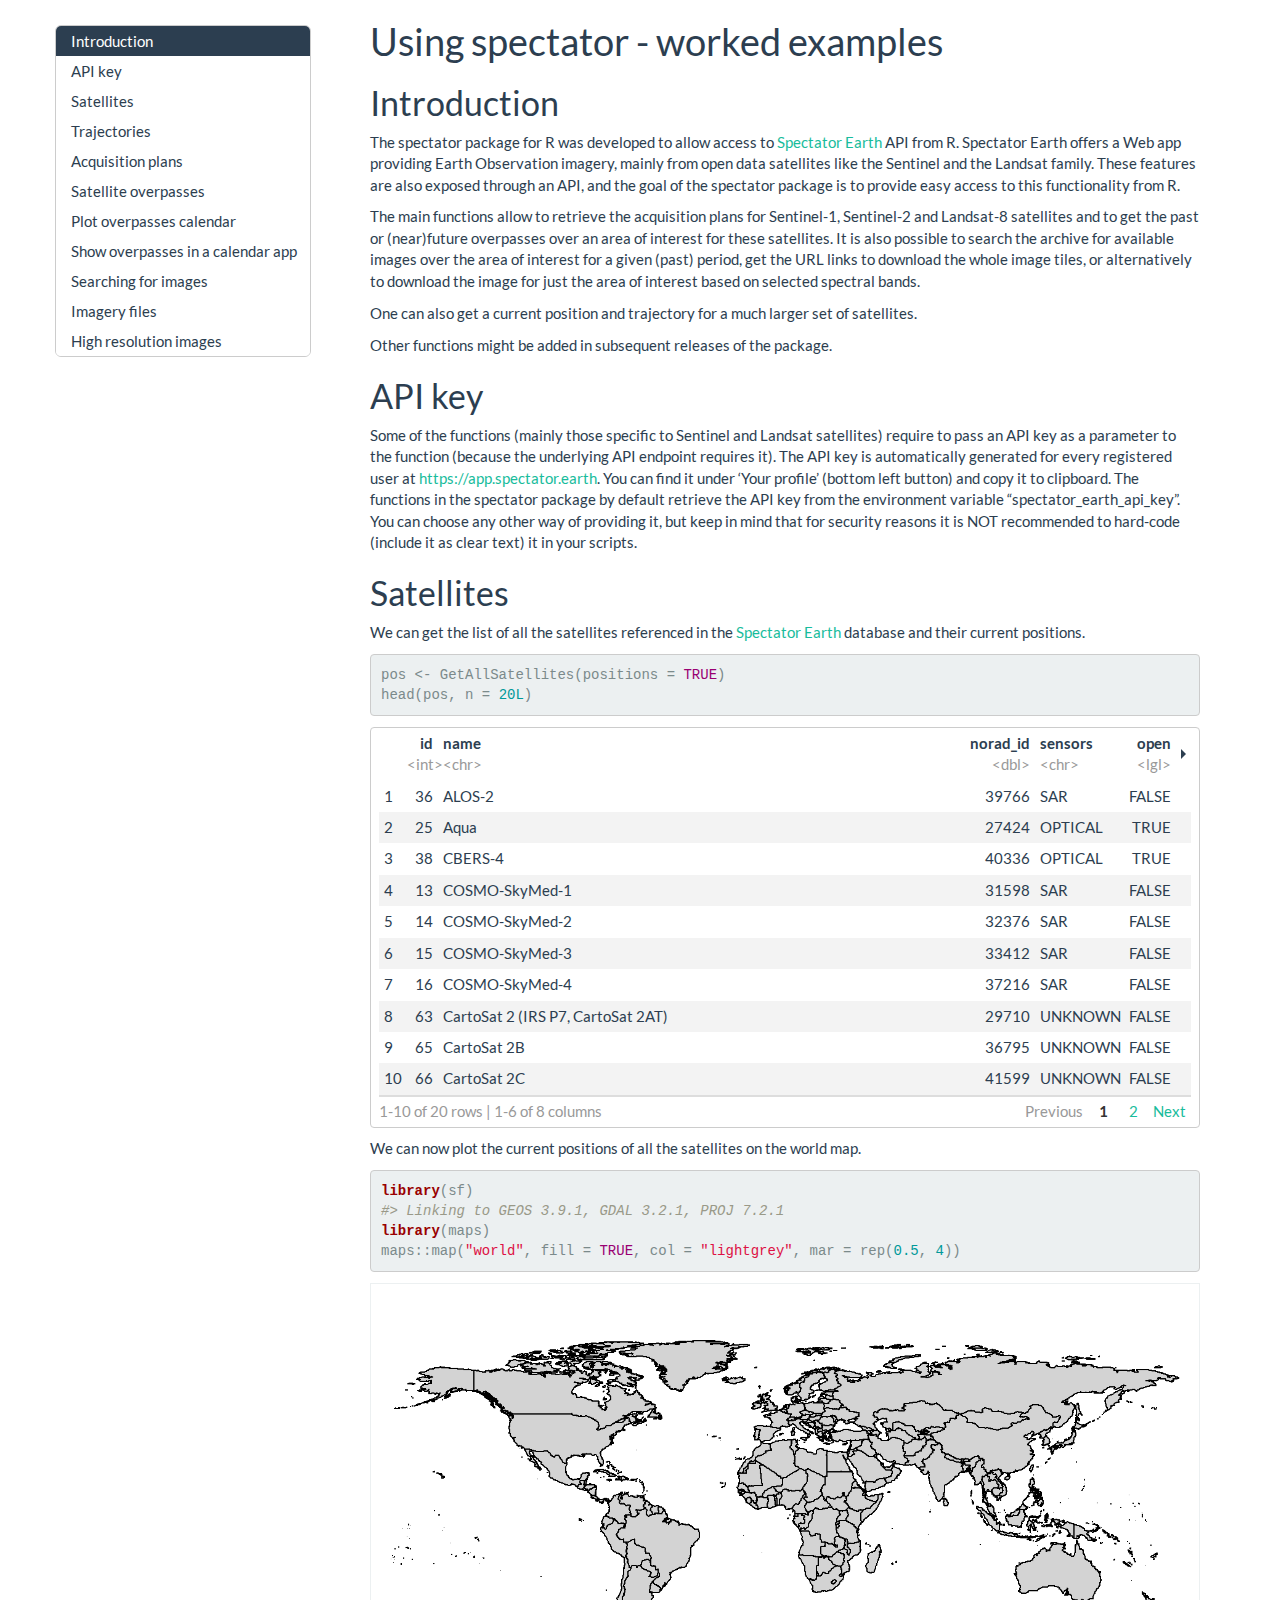
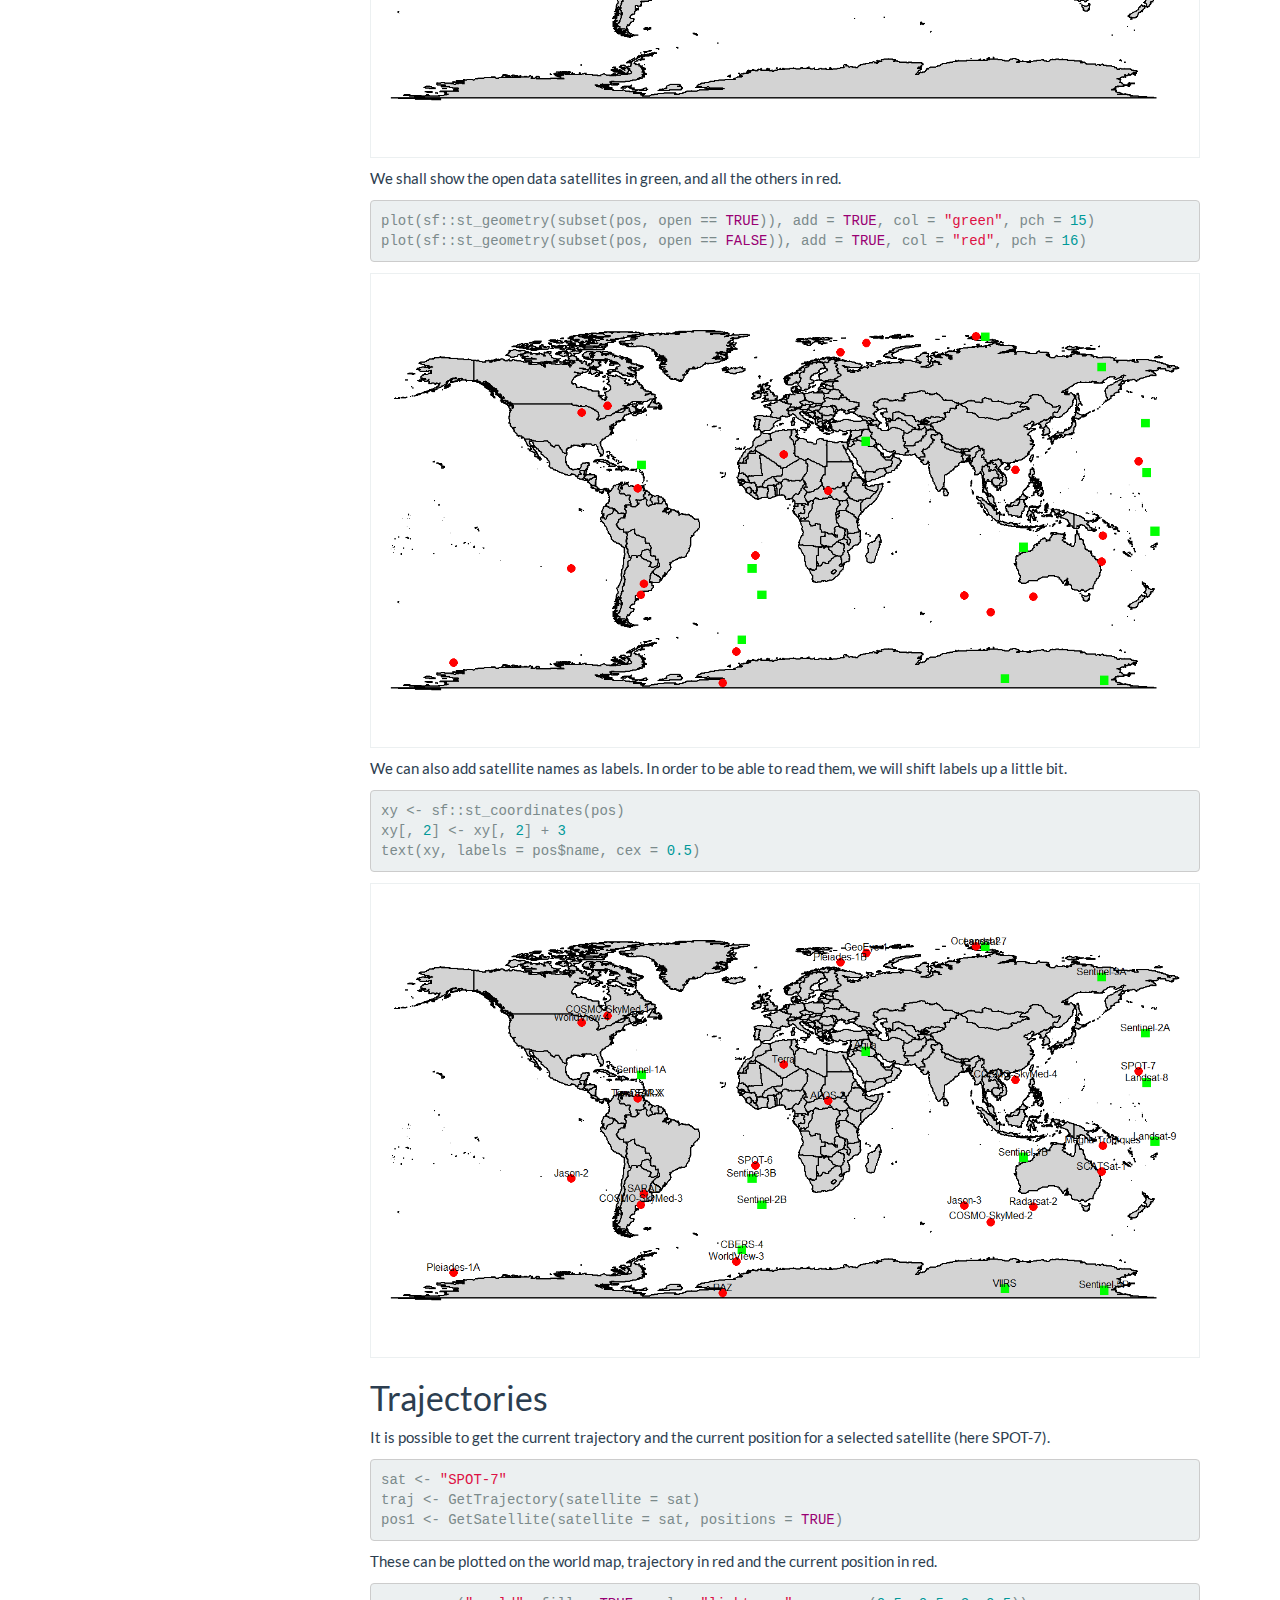
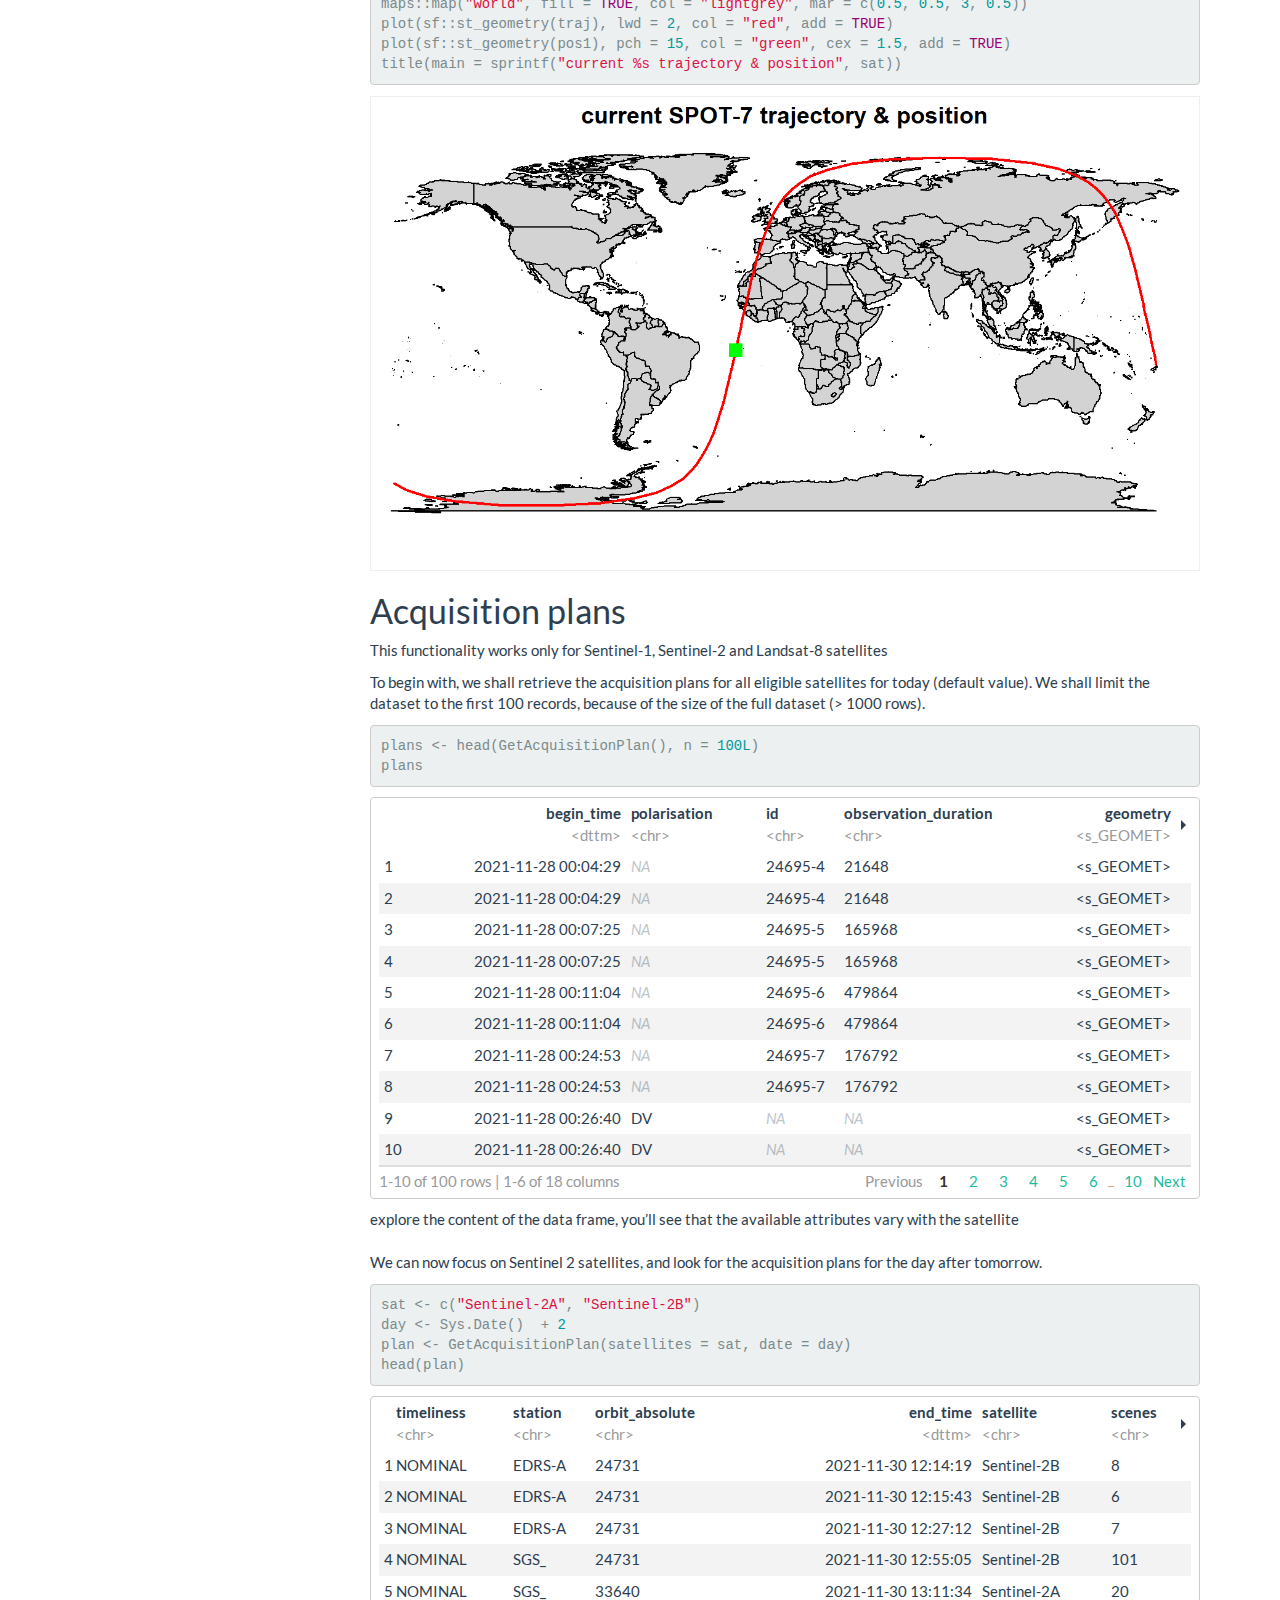
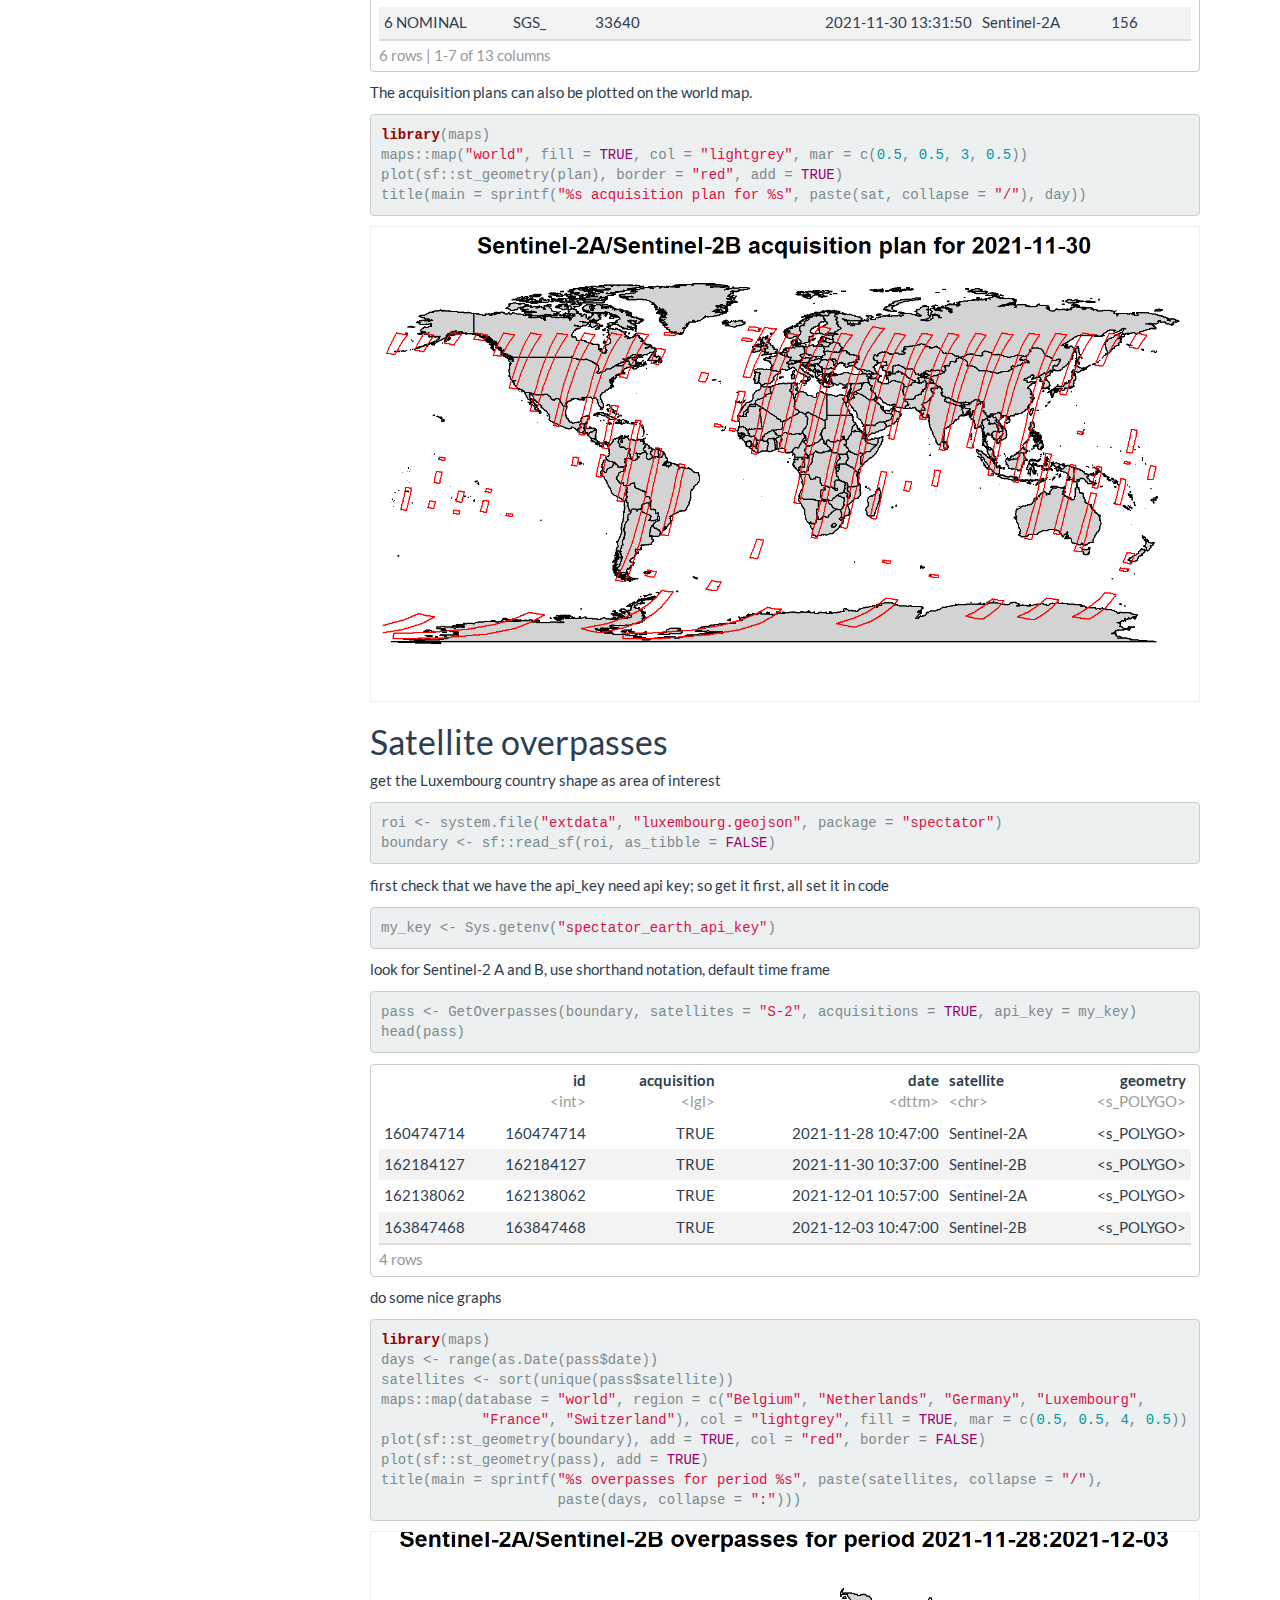
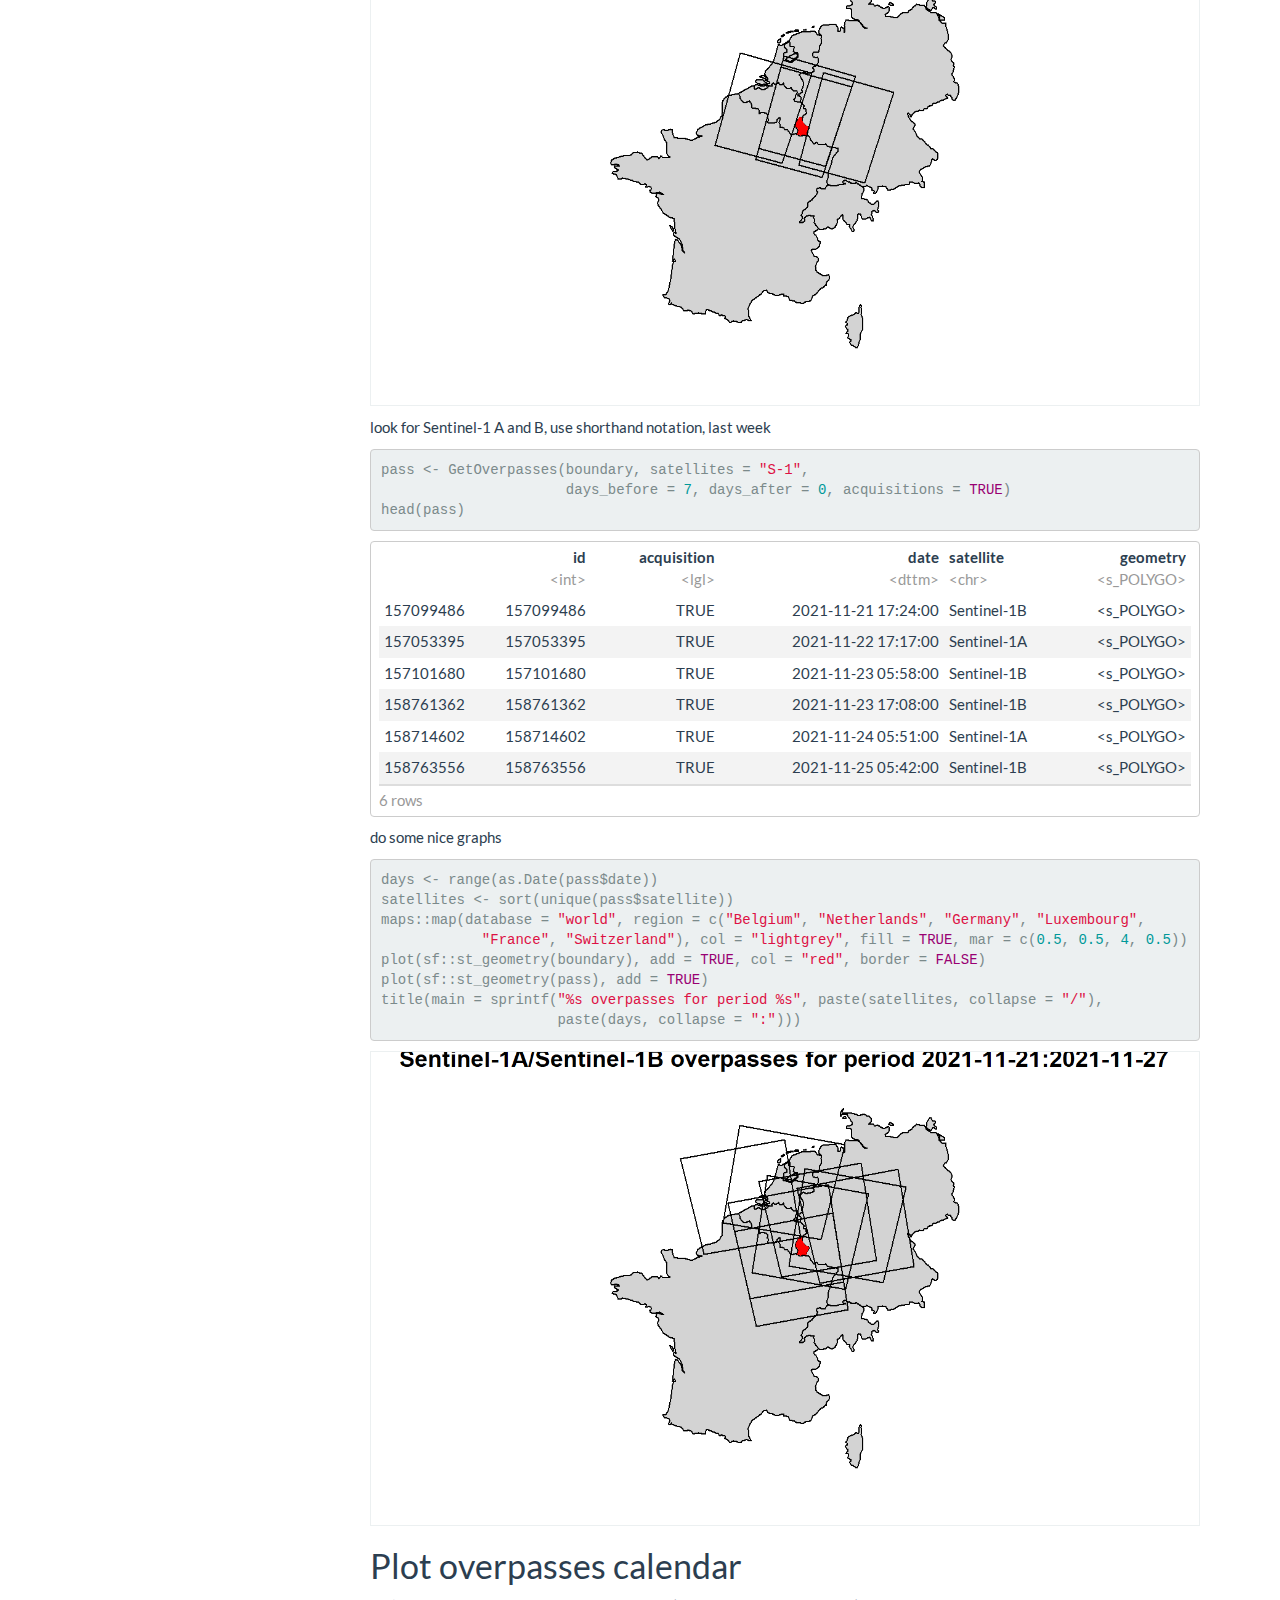
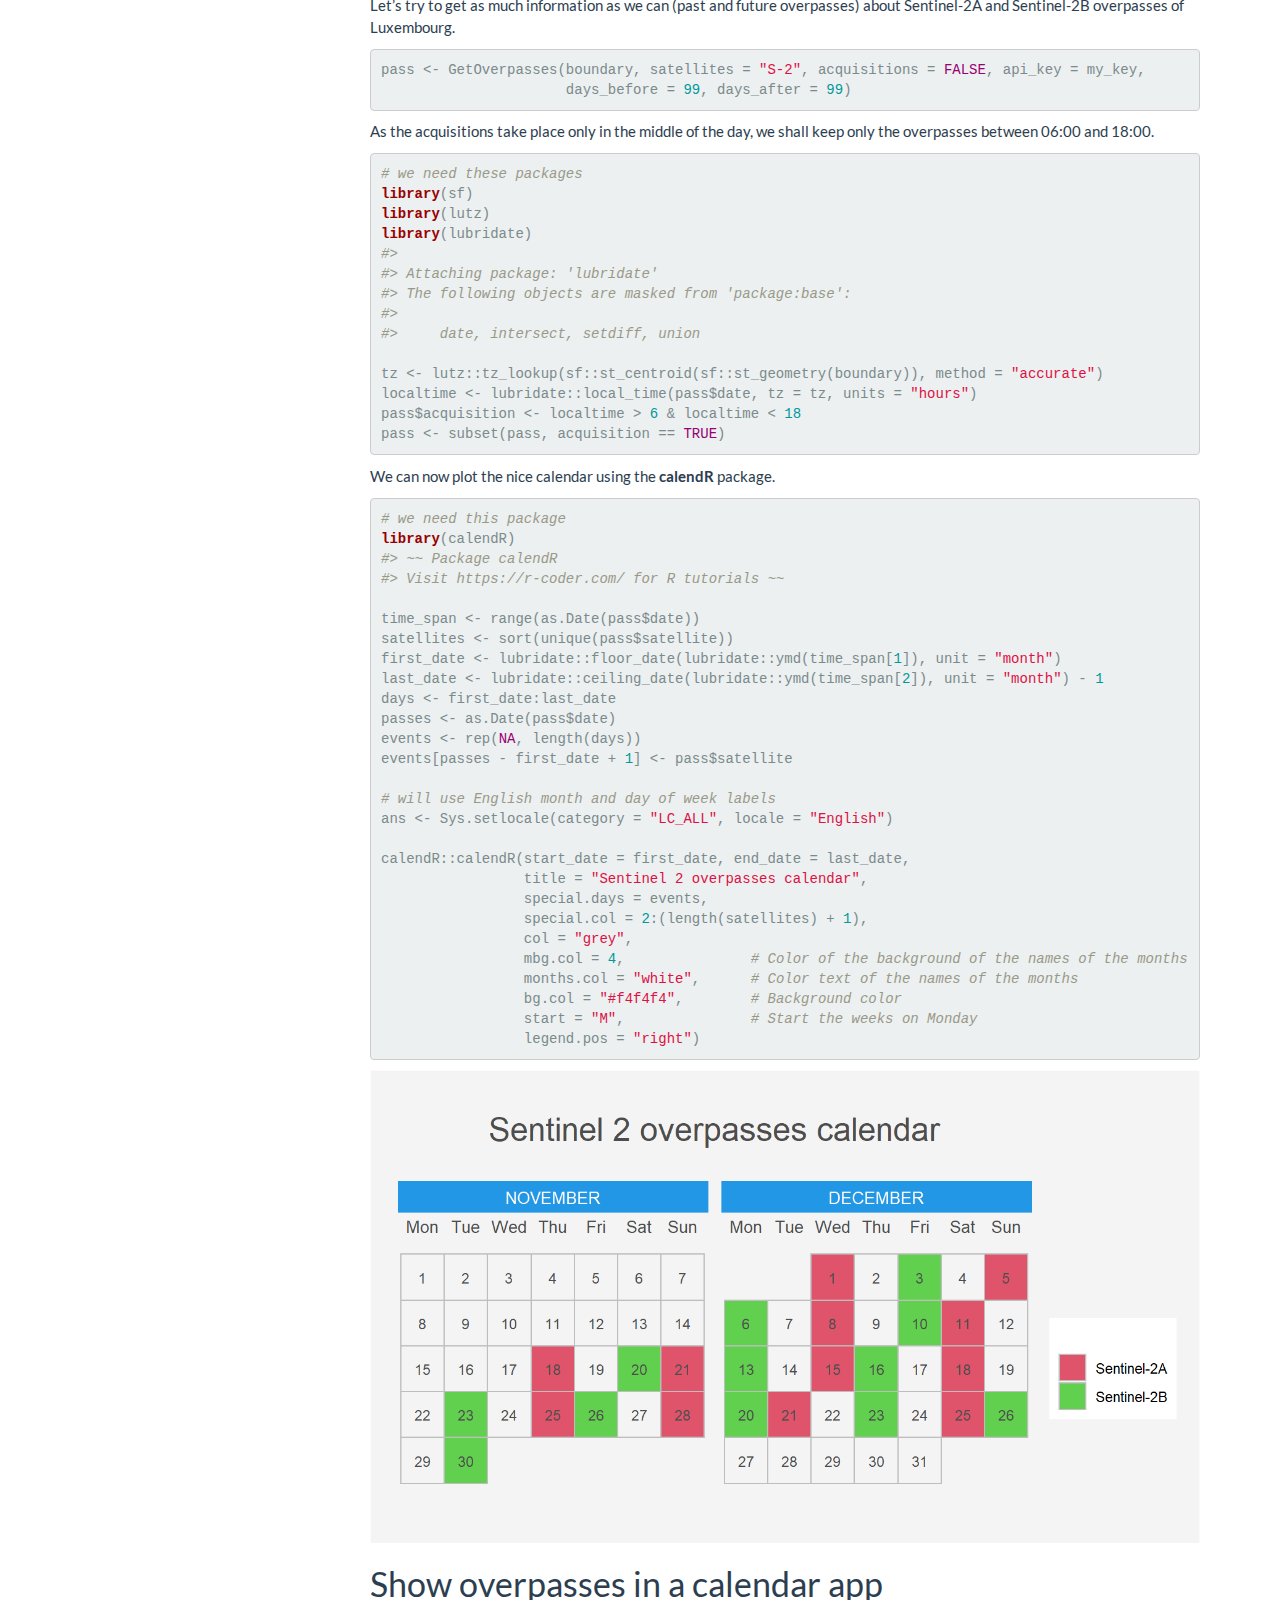
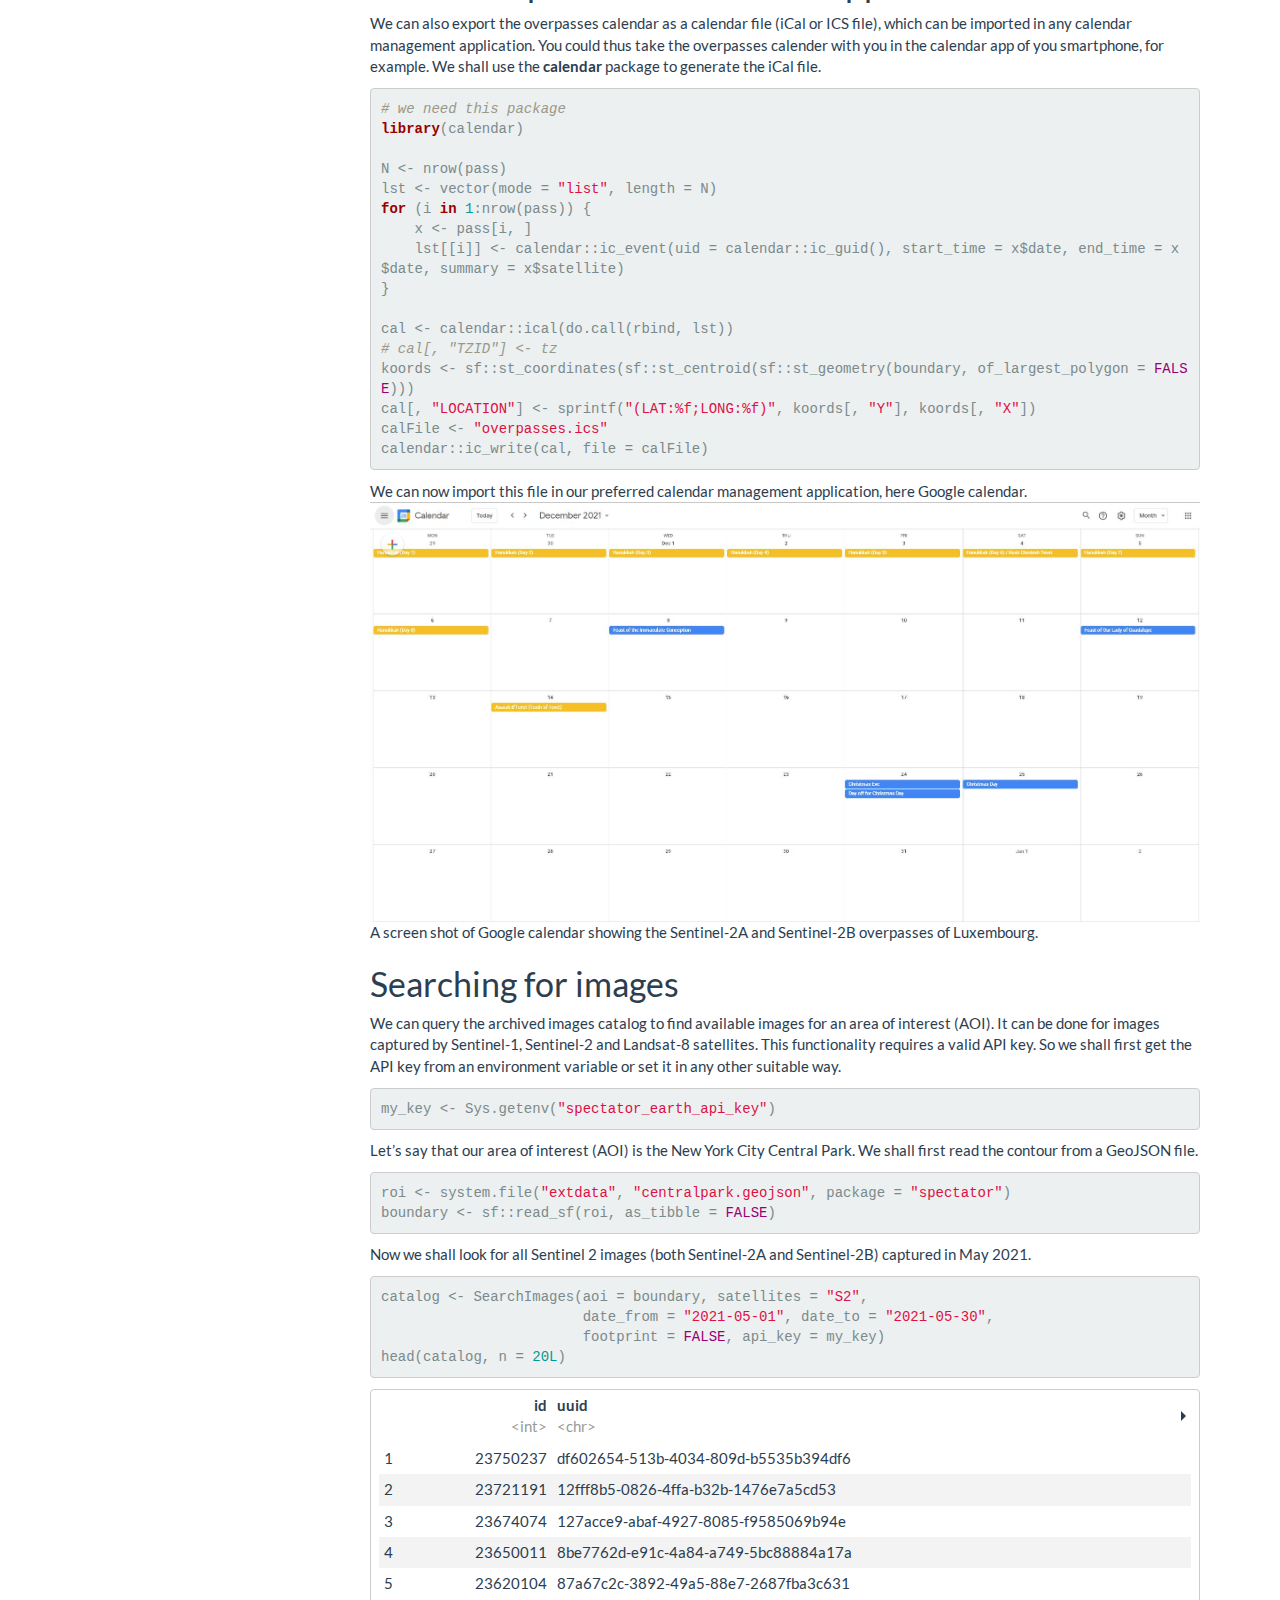
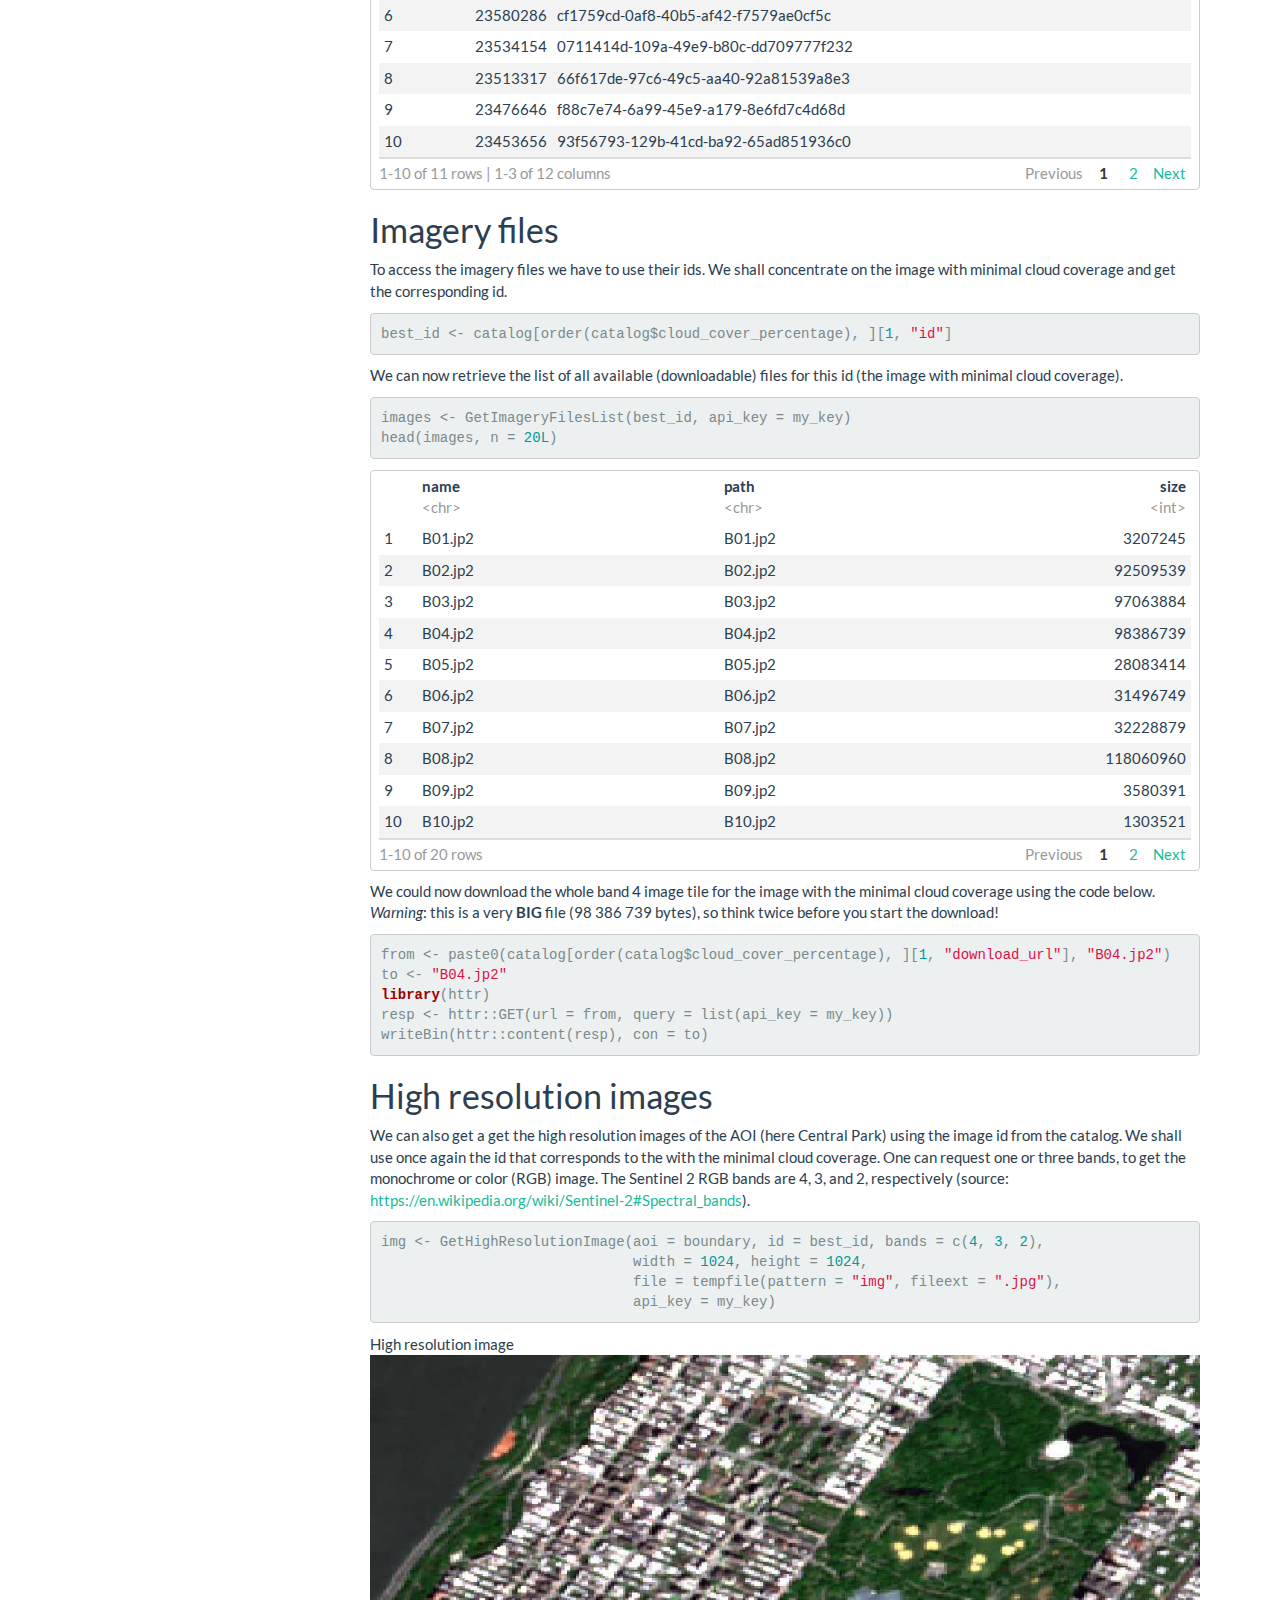
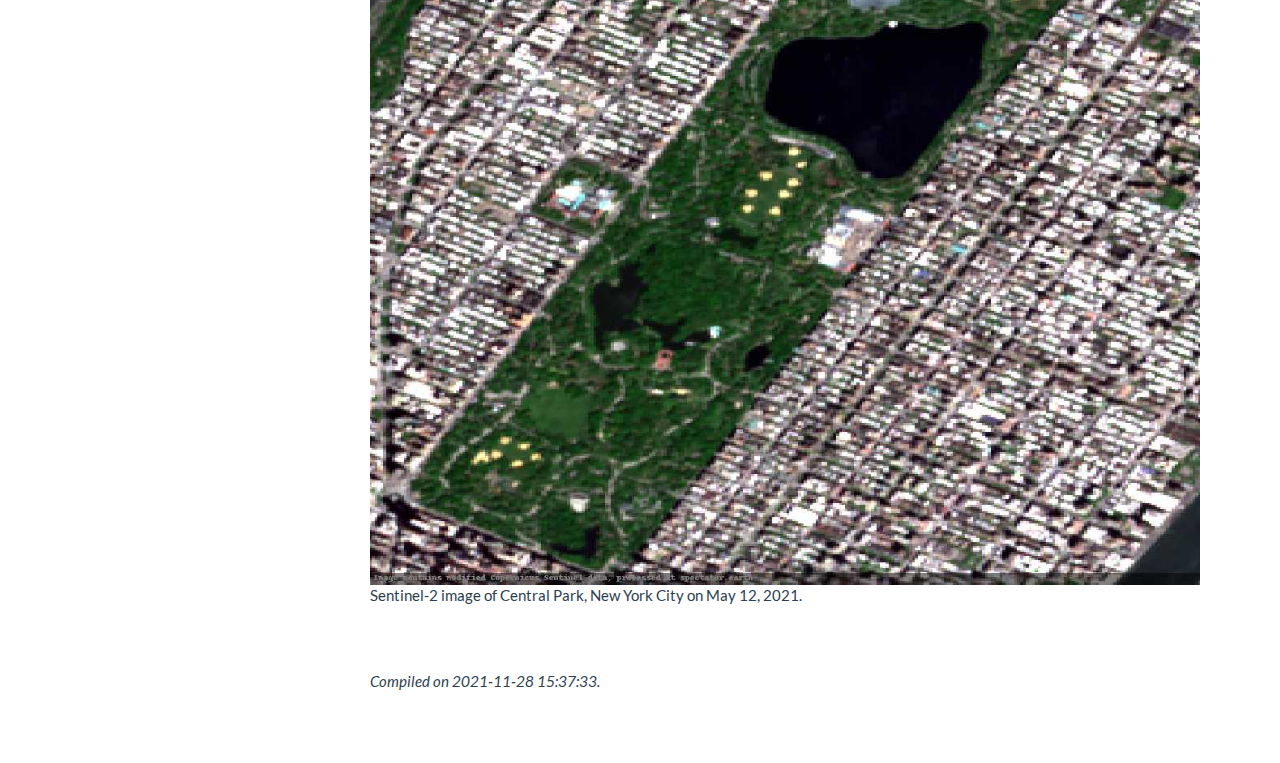
==== docs/spectator/UsingSpectator.html @ f89afdb1 "Add files via upload" ====
<!DOCTYPE html>

<html>

<head>

<meta charset="utf-8" />
<meta name="generator" content="pandoc" />
<meta http-equiv="X-UA-Compatible" content="IE=EDGE" />




<title>Using spectator - worked examples</title>

<script src="[data-uri]"></script>
<script src="[data-uri]"></script>
<meta name="viewport" content="width=device-width, initial-scale=1" />
<link href="data:text/css,%40font%2Dface%20%7B%0Afont%2Dfamily%3A%20%27Lato%27%3B%0Afont%2Dstyle%3A%20normal%3B%0Afont%2Dweight%3A%20400%3B%0Asrc%3A%20url%28data%3Aapplication%2Ffont%2Dsfnt%3Bbase64%2CAAEAAAARAQAABAAQR1BPU792x2wAAS2AAAASSkdTVUKOOI56AAE%2FzAAAAHBPUy8y2a6qaQAAyigAAABgY21hcIwYkAAAAMqIAAAAtGN2dCAG9xijAADScAAAAC5mcGdtclpyQAAAyzwAAAblZ2FzcAASABgAAS10AAAADGdseWbADxfjAAABHAAAw2BoZWFk%2FJzyIwAAxlwAAAA2aGhlYQ%2B2B3UAAMoEAAAAJGhtdHhyNU6fAADGlAAAA25rZXJuPzs%2FsgAA0qAAAFcYbG9jYazff4oAAMScAAABvm1heHAB1wf5AADEfAAAACBuYW1lHCc4mgABKbgAAAF4cG9zdFbkDTYAASswAAACQXByZXCmB5UXAADSJAAAAEsABAAtAAAD%2BwWZACUANQA5AD0A%[base64]%2FZ0kpHi02MCMEEXoMBBotNzAgSTkpOCgcCxkMYz4wFigdEREdKBYwPv6hA878MjIDY%2FydBHUWJh0RI0BbODdQOysmJRdpdSIzKyguOigzPBIWEhb8%2By9AER4pFxcoHhE%2FBKT6ZzYFLAAAAAIA2v%[base64]%2BAjMyHgIVFA4CIyIuAgGuAwYJBnkGCQYDKxMhLhoaLiITEyIuGhouIRMFmf3ELVZXWzQ0W1dWLQI8%[base64]%2Ft6bICMjIJsBIv7emyAjIyCbASIAAAIANgAABFEFmQA%2BAEIBOUAmAABCQUA%[base64]%2FlkiGwQHBQFa%2Fp0lHwGnFxwFDAY5AUZKHRwBZh4i%2FloBph4YCAX%2BnUsdG%2F66Fx0FCwY5gwFGAAAAAAMAav8SBCQGZwA4AEMATgFVQA44NjMyJCIcGhcWCAYGBytLsAlQWEBIGAEBAkooIB0EAwFJPikNBAADPwwDAwQANAACBQQFHgADAQABAwAyAAAEAQAEMAACAgQBACQABAQSHwAFBQEBACQAAQERBSAHG0uwX1BYQEgYAQECSiggHQQDAUk%2BKQ0EAAM%[base64]%2BATsBBx4BFwcGIyIuAicDHgMVFA4CDwEOASsBATQuAicDPgMBFB4CFxMOAwHyecdINQcaDhMwRmFEJUaHa0E5baBoCgIaFkIOaZg8KxQaDik6TDEhSIxwRTxzp2sMAhsVQgGYJUBWMSJBZUUj%2FdUiPFAvHkFfPR4MC2FLUgsOJjEuCAITFTVVgWFJi2xFBJATHsYNUjpCHhkhIQf%2BHBY0UntcWp54SwawEx0ChTJINCYQ%2Fg4GLUZdAtAwRzYoEAHDBig8SwAAAAAFAEj%[base64]%2BAgE%2BATsBAQ4BKwEBFA4CIyIuAjU0PgIzMh4CBzQuAiMiDgIVFB4CMzI%2BAgLDNFd0P0RzVjAwVnNEQ3VVMYscMUElJUEwGxswQSUlQTEcAoANHRiA%2B%2BkKHBOEBTU0V3M%2FRHNWMDBWc0RDdFYwihwxQSUlQTAbGzBBJSVBMRwEP1SFWzAwW4VUVoZcMDBchlZCXDsaGjtcQkFbORkZOVsBdxET%2BoQNEAFSVIRbMDBbhFRWh1wwMFyHVkJdOhoaOl1CQVo5GRk5WgACAFL%[base64]%[base64]%2BCXzcEbwUEDRcFBx8xRS4yUDkfESI2JgGcJi0IAhQSbgJGQgEsrB0kFpBe9ZNQmnlKL1NyRD06NWSP%2FswwTmQ0cLJE%2FllqawWpM1RvPBYBDhIaOC4eIDlNLSNAQUUm%2Fl1Dk0oTFnPeYf7QDhaRW2o2Z5RdRn1qVB5Nkk5JgF83%2B%2BNBY0QjUkQBqzmfAAAAAAEAmAOZATMFmQAKAFFACgAAAAoACgYEAwcrS7BfUFhAFgkBAgABAR4AAAABAAAkAgEBAQsAIAMbQCAJAQIAAQEeAgEBAAABAAAjAgEBAQABACQAAAEAAQAhBFmwOCsBEQcOASMiJi8BEQEzEAMcHxodBhAFmf7emyAjIyCbASIAAQCG%2FtsCAQYPABwAB0AEFAoBCysBFBIXHgEVFAYPAS4DNTQ%2BAjcXHgEVFAcGAgEhbmgGBA4LT0tpQR4eQWlLTwsOCmltAnXW%2Fm23CxAIDhIHMHPi5Od6eejj4nQxBxIODxO2%2FmwAAAABAEr%[base64]%[base64]%2BaZL%2BawGVBI7%2BVYf%2BUgGuhwGrAAAAAQBe%2FvEBUADsAB4AX0AGGxkGBAIHK0uwX1BYQBIPAQEbAAAAAQEAJAABAQwBIAMbS7BsUFhAEg8BARsAAAABAQAkAAEBDwEgAxtAGw8BARsAAAEBAAEAIwAAAAEBACQAAQABAQAhBFlZsDgrNzQ%2BAjMyHgIVFA4CBycmNTQ3PgM3IyIuAl4RHywaHi8fEBowRy0eDQ4KHyAbBg0aKh8RexcpHxIWJzMeLWFfWiYdDBANDgslMDohEiEtAAABAGQCDAJSAqMAAwAlQAYDAgEAAgcrQBcAAAEBAAAAIwAAAAEAACQAAQABAAAhA7A4KxMhFSFkAe7%2BEgKjlwAAAQBY%2F%2FEBUQDsABMAU0AGEA4GBAIHK0uwX1BYQA4AAAABAQAkAAEBEgEgAhtLsGxQWEAOAAAAAQEAJAABARUBIAIbQBcAAAEBAAEAIwAAAAEBACQAAQABAQAhA1lZsDgrNzQ%2BAjMyHgIVFA4CIyIuAlgTIS4aGi4iExMiLhoaLiETbhouIhQUIi4aGy0iExMiLQAAAAH%2F9P%2BmAvYFwQAJAC1ABgkHBAICBytLsI1QWEAMAAABADUAAQENASACG0AKAAEAATQAAAArAlmwOCsXDgErAQE%2BATsBoQ43HUsCWQ0wIUsVIyIF2SAiAAACADz%2F8QRMBakAEwAnAHdACiQiGhgQDgYEBAcrS7BfUFhAGgACAgEBACQAAQERHwADAwABACQAAAASACAEG0uwbFBYQBgAAQACAwECAQAmAAMDAAEAJAAAABUAIAMbQCEAAQACAwECAQAmAAMAAAMBACMAAwMAAQAkAAADAAEAIQRZWbA4KwEUAg4BIyIuAQI1NBI%2BATMyHgESBzQuAiMiDgIVFB4CMzI%2BAgRMUYy%2FbW69jFBQjL1ubb%2BMUbk3XXpCQnpcNzdcekJCel03Asy8%2Fu20WFi0ARO8vAEUtVhYtf7svKTfiDs7iN%[base64]%[base64]%2FocoUiYB4B0i%2FEQPEQHLOV5DJChGXjY2XEcxCgggGgULB10OUHufBak2Z5ReUIh9dT3%2BfgsNIhtsPRMoEQHNOmtsbz8%2FXz4fIDlOLx0aAQEQYpdmNQAAAQBs%2F%2FAELgWpAEoA%[base64]%2BAzU0LgIjIg4CBw4BIyImLwE%[base64]%2FTsAAQBs%2F%2FAD%[base64]%2Fj5CcF9wq3Q7UIu8bT90ZFYhNhIeEzNIYUNLeFUuJ092TzZ0PnB0AqcFSyYx%2FogYQnSeXXK4g0YZKjYeTBofJh8wWXxNQ2xMKhIUIQKeAAAAAAIAbP%[base64]%2BAQEUHgIzMj4CNTQuAiMiDgICilaadERIgbZtbK98Q1RbAWsOMiCe%2Fg8zfP7WKE1vR0h0Uy0sUHBDSHRRKwNuOW2fZmOqfkhFf7VwXtR6AekSGf2LIyf%[base64]%2Fa8NLid%2FAloNGxH9FBEbBZlQIiwP%2B1MaJQSeGSoTGxF5AAMAYP%2FwBCYFqQAfADMARwDEQBo1NCEgAQA%[base64]%2BAjU0LgIjIg4CFRQeAgJDa7KARpCGcXM%2Bcp9iYaByPnRwhpBHf7JrRm9NKTFTbDs7bFMxKU1vRkZjPhwhQWFAQGFBIRw%[base64]%2BAjMyHgIVFA4CBwEOASsBAT4BNw4BATQuAiMiDgIVFB4CMzI%2BAgIlUZFuQUZ%2BrmhnqHhBFyw9J%2F6jDTAfpAG0FiYRN4oBGStMaT9CbU0qJ0lpQUhvTCgCTDZpmWNepHpGRHqqZz5vamk4%2FggTFwI7HTQaLC4Bo0NtTCkrTGo%2FRGtKJi9OZgAAAAACAID%[base64]%[base64]%[base64]%2BPxQtGRktFAHBFBD8%2BgLGAZF%2FERkK5AsPBgUQCuMKGhCAAZIAAAAAAgCWAbcD8QONAAMABwAzQAoHBgUEAwIBAAQHK0AhAAIAAwACAwAAJgAAAQEAAAAjAAAAAQAAJAABAAEAACEEsDgrEyEVIREhFSGWA1v8pQNb%2FKUCPocB1ocAAAABAO4A6gPzBFcAEgAHQAQQAAELKzc1NDY3JT4BNy4BJyUuAT0BARXuEBQBwRQrGRkrFP4%2FFBADBeqAEBoK4woQBQYPC%2BQKGRF%2F%2Fm9KAAAAAAIAIv%[base64]%[base64]%[base64]%2BAjU0LgIjIg4CFRQSHgEzMjY3NjMyHwEGBCMiJCYCNTQ%2BBDMyHgQVFA4CJTI%2BAjcTJiMiDgIVFBYEj05iDTqITjxYOx1BgL99Q2UtXRMSHykXMVhDJ1mb03qG6q5ka7n5j5jpVQ8MFQoZa%2F7vra3%2B1tt9N2SMrMZsXLCdhF81PWuR%2FgIfPzsxEUwnLkt9WjNCuktOUUYpSWQ6Va2LWBUU%2FpdLMSQvGwo4Zo9XitCLRWa09pGq%2Fv%[base64]%2FpICF%2BEWFQsVChoUAVr%[base64]%2FezshQ2VEnaBDgbt4%2FscBNlN3TSSdn%2F7LAQBSeE8mmKD%2B%2BQWZNGCLVzViVEIVH6SGW5ZsOwKN%2Fg0mRV85b4GKJEBbNn52AAABAFr%[base64]%2BAjc2BKAQDUxY%2B7Gb%2FLJiab4BCaCe5Vk%2FBxIRDR0oNkpiQHO%[base64]%2FqsBVXO8hEgCzKH%2B%[base64]%2FI0FmZ7%2BJJj%[base64]%2BC579mAWZAAAAAQBa%2F%[base64]%2B%2FLxpZ78BD6hVkn1qLjcRGxATGT5ZeVN5xIpKTYzAjQsWHxQBPBYQbv3aJzonE2vBAQ6ipAEOwWoZL0MqWBsLDiglGk%[base64]%2FMPDAwTDAoz9dAWZ%2FYECfwABANIAAAGUBZkAAwBRQAYDAgEAAgcrS7BfUFhADAABAQsfAAAADAAgAhtLsGxQWEAOAAEBAAAAJAAAAA8AIAIbQBcAAQAAAQAAIwABAQAAACQAAAEAAAAhA1lZsDgrISMRMwGUwsIFmQAAAAABADz%[base64]%2Fd4VJRUcKhcCOqgTGhMQCP4RCxMZIRhYwcEDJRMXAhwZFf2XFyAKCSQb%2FVkGChAJAjkMEQwF%[base64]%[base64]%2FMMCAqpkBZkNFPvIGjEXA%2Ff6ZxATBDcZMBT8AwWZAAACAFz%[base64]%2BAgXhZrr%2B%2B56e%2Fvy6Zma6AQSengEFumbHSIS8dHO8hUhIhbxzdLyESALMof7zwmtrwgENoaEBDcNsbMP%[base64]%2FViypq%2BYCGP3oBZk%2FdKRlZKZ4Q5osT25CiZoAAAAAAgBc%[base64]%2BAgXhKU5wRgFwoCQ4F%2Fw5e0Oe%2Fvy6Zma6AQSengEFumbHSIS8dHO8hUhIhbxzdLyESALMZbadgC%2F%2BcxQZARISFGvCAQ2hoQENw2xsw%[base64]%2BAjU0JisBAYPBAZWIxoE%2BMFuDUyQcAaKsNRn%2BjBEoKJPLVYFXLKmn1AJW%2FaoFmTdok1tMhGlKExUo%2FccpAgAYFY0pS2g%2FgIIAAAAAAQA6%2F%[base64]%2BAjMyFhcDjAkUEBEtRWFFQWRDIjthe4F7YTtAe7Nyi%[base64]%2BwoE9qMAAAABAKD%[base64]%2FBM2GNmjxslloDZ%2FyZfNSbWFib1HwDZ%[base64]%[base64]%2BATcBPgE7AQEjASYnDgEHASMOoRoiBgEoCA0GBw4JAVEGIxk4GiEHAU8SDgYKCAEpBSMZl%2F5Brv6VCwkFCQX%2Bk64FmRoU%2FBwbPiIiPxoD5BEdGhT8HDRDITwaA%2BQSHPpnBEUfKRQlD%[base64]%2BATsBCQEjIiYnAQYHAQ4BKwEB%2B%2F4nwRUUCAF2Bw4BYQkVD7n%2BJQHrwBYZCP6ABwv%2BigkXFbQC4AK5Dg39whUZAgwOEf1Q%[base64]%2BATsBAtbB%2FfOqGh4LAUgUGwsLGhQBRwkfGawCOv3GAjoDXxoT%2FdMjPh4fPiICLRAdAAABAFYAAASUBZkADQB%2BQA4AAAANAA0MCwcGBQQFBytLsF9QWEAbAAICAwAAJAQBAwMLHwAAAAEAACQAAQEMASAEG0uwbFBYQBkEAQMAAgADAgAAJgAAAAEAACQAAQEPASADG0AiBAEDAAIAAwIAACYAAAEBAAAAIwAAAAEAACQAAQABAAAhBFlZsDgrARUUBwEhFSE1NDcBITUElBX81QMy%2B9ATAyz85wWZSCIe%2B42eTB4bBHaeAAAAAQCO%2Ft8B%2FgX9AA0AOEAOAAAADQANCggHBQIBBQcrQCIAAAABAgABAQAmAAIDAwIBACMAAgIDAAAkBAEDAgMAACEEsDgrExEhFRQGKwERMzIWHQGOAXAbFqmpFhv%2B3wceRhYZ%2Bc0ZF0YAAAAAAf%2Fs%2F6YC7wXBAAkALUAGBwUCAAIHK0uwjVBYQAwAAQABNQAAAA0AIAIbQAoAAAEANAABASsCWbA4KwMzMhYXASMiJicUTCEwDQJZSx04DQXBIiD6JyIjAAEAWv7fAcoF%[base64]%2F6gDhQAAQAA%[base64]%[base64]%2F%[base64]%2BjaViOZDY8caNmYokzCQgmAVFXgzcwdUiOmCNCYAXB%2FaJJWUKDwX5wwY1RTERcJgN3UEn%2BFkI2yrtjjlsqAAAAAQBK%2F%[base64]%2BAjMyFhcDRQgQDw8jNk04SnJNJypMbURBVDgkEhcLMkLGbl%2BjeEU%2FebJzaqQ%2FA0ELDBkeGTVkjlhcj2EzHyYfEUFRS0aFwnxxwItORT8AAAAAAgBI%2F%[base64]%2FOQIy%2Bj%2BCUEkB6kI1yrtjjVsqAAAAAgBK%2F%[base64]%2BAhciBgchNC4CAiNbmnA%[base64]%2FuEDXQ0FFRRJYleHXTAUWRQIGDZYQV2B%2FKAAAwAy%2FpMD3gQGADkATQBdAWBAHE9OAQBXVU5dT11KSEA%[base64]%2BAjU0JiMiBhUUHgIB50JzLwETKnMiOWWLU0c%2FICE6YHp%2FemA6QXqwb2%2BnbjdfUyszECEwIEtVOWaNAZAqSF5obDE5RyNIbUpIck8q%2FsQ2UzgccWxrcR04UgQGHRxCIQkQQVBKeVYuERQuFiQlEAQJFjJYRkF6XzksSmE1S2kfFEM4Fi8uKhAqi11KeVUu%[base64]%[base64]%2BAjMyHgIBWLLaFSMuGhotIxQUIy0aGi4jFQP1%2FAsD9QE%2BGi0jFBQjLRoaLyMUFCMvAAAAAAL%[base64]%[base64]%2BATsBAQ4BBx4BFwEjIiYnAS4BKwERIxEBSy4UGhABQA8eGaL%2Biw4bERIdDQGMoBYfDv6zDx4eMrMFwfydCxEBVxAU%2FnMRGgoMHxT%[base64]%[base64]%[base64]%2FVSyyaWxPiToD9SVuSVo3ZY5W%2FXsChXN%2FTEH9FgAAAAIASP%[base64]%2FHjJtLXKNGKPWlqOYTQAAAACAJL%[base64]%2BOf5ABM5QSf4WQjbKu2OOWyoAAAACAEj%[base64]%2Bp1eDNzB2R46YIkJgA%2FX6tAHtSlpDgsJ%[base64]%2F17AAABAD7%[base64]%2BATMyHgIzMj4CNTQuBjU0PgIzMhYXAtYMGQ8mN0w0LUgzGy1KXmNeSi0yYo5daqw8KggWEhIoOVE9NE40GS1KX2NfSi0wXIZWZJ86A04WFhsXFyg1Hyc0Jh0hKDxXPUZ3VzJFNkQNDhwiHBsuPCIqNycdICk%2BW0E6a1EwPzcAAAAAAQAs%2F%2FACugU%[base64]%2Ft4%2BMRwpHhUIDgs0LoIQhn4CbBMURxUBOQ8T%2FqOB%2FaBAPg8SDxFVKzEAAAABAHr%2F8APFA%[base64]%2FVisD9f16c35KQgLr%[base64]%2BY6ED9RYP%2FXQkSCMjSCQCjBAV%[base64]%2BATcTPgE7ATIWFxMeARc%2BATcTPgE7AQEjIicDLgEnDgEHAwYrAQ6MFhwFwggOBQgUC9YFGRNNFBoF0QsRCAUQCcYFHBOG%2FriNGgrgCAoFBQoI4wsehgP1Fg%2F9dCRDIiJDJAKQDxQUD%2F1wI0QhIUgfAowQFfwLIgKvFy8XFzAX%[base64]%2F%2FqurFhQI%2BAkR2goUD6T%2BqwFjqxYZCP8HDuwKFxSfAgcB7g4N%2FoQcHAFADhH%2BHP3vFw4BjR0X%2FqcOFwABAA7%2BqQPwA%[base64]%2Fl6aFxoGAQ8JDQUHDgkBBwYdEY7%2B1RQYAZIDuhcO%[base64]%2FdwCKf0FDQwCJ%2F3fAvADqRMjDv0mi0oNIxAC34wAAAABACz%2B3wIABf0AQABHQA44NjMwGBUSEAUEAwIGBytAMSQBAAEBHgACAAMBAgMBACYAAQAABAEAAQAmAAQFBQQBACMABAQFAQAkAAUEBQEAIQawOCsTNCYjNTI2NTQuAjU0PgI7ARUUBisBIgYVFB4CFRQOAgceAxUUDgIVFBY7ATIWHQEjIi4CNTQ%2BArVGQ0NGEBMQKVN7UjUcDBRNWQ4SDhYpNyEhNykWDhIOWU0UDBw1UntTKRATEAGpP1FrUEAyYmJkNEV0VC5PFBJlVjhoY2IyJkEzJQkJJTRAJTJiY2g4V2QSFFAvVHRFNGNjYgABAOb%2BqQFwBf0AAwA8QAYDAgEAAgcrS7BJUFhADgAAAAEAACQAAQEQASACG0AXAAABAQAAACMAAAABAAAkAAEAAQAAIQNZsDgrEzMRI%2BaKigX9%2BKwAAAAAAQBY%2Ft8CLAX9AEAAR0AOPz49PDEvLCkRDgsJBgcrQDEdAQUEAR4AAwACBAMCAQAmAAQABQEEBQEAJgABAAABAQAjAAEBAAEAJAAAAQABACEGsDgrARQeAhUUDgIrATU0NjsBMjY1NC4CNTQ%[base64]%2F6pAh0tVVdcNDRcV1Ut%2FeME3xstIhMTIi0bGi4iFBQiLgAAAAACAIr%[base64]%2BAj8BPgE7AQceARcHDgEjIi4CJwM%2BAzMyFh8BDgEPAQ4BKwEDFBYXEw4DAjFcm3E%2FQn64dwwCGxVCEFKENi4IDw4MIS0%2FKjQ%2FVTsmEAsSBTA8uWsMAhsVQueHeTRMc04nCwpPhLZyb7uKUQOzFB3pDD8xPgsLERgYB%[base64]%2BAjMyHgIXBw4BIyImJy4DIyIOAhURIRUUBiMhFRQGBz4BMyEVFA4CIyE1PgM1ESM0IB2GNm6kbk55XkUYSAoVCg4ZCxQpM0ItP2BAIAG5Hhb%2BezkyHTkeAqQLFBwS%[base64]%2BATMyFhc3FwceARUUBgcXBycOASMiJicHJzcuATcUHgIzMj4CNTQuAiMiDgLfIR2ZW5csaDo5ZiuZWZcfIiEdmFuYLGg5OWUsmVmXHiKEIz5RLy9TPSQkPVMvL1E%[base64]%2BATsBASEVIRUhFSERIxEhNSE1IZIBMv5olRofCgEUDhQHBxIOARMIIRmW%2FmcBM%2F6sAVT%2BrLP%2BrAFU%2FqwCcQMoGRT9yiM6HR07IgI2ERz82GZpZ%2F7FATtnaQACAOb%2BqQFwBf0AAwAHAFRACgcGBQQDAgEABAcrS7BJUFhAGAAAAAECAAEAACYAAgIDAAAkAAMDEAMgAxtAIQAAAAECAAEAACYAAgMDAgAAIwACAgMAACQAAwIDAAAhBFmwOCsTMxEjETMRI%2BaKioqKBf385v7h%2FOUAAAAAAgBy%[base64]%2BAjU0LgY1NDY3LgE1ND4CMzIWFwEUHgIXPgE1NC4EJw4BAzEMGQ8mN0w0ME01HDFPZmlmTzFOVDE%2BMmGPXGqsPCkIFxESKDpVPzJPNhwyUmhuaFIyVl0yPzBchlZknzr9t0ZthD42MB40Rk9UKEI2BPEWFhsXGSo4HyY5LysuN0dcPVF%[base64]%2BAjMyHgIFFA4CIyIuAjU0PgIzMh4C7xIgKRcWKB8SEh8oFhcpIBIBZxIfKRcXKR4SEh4pFxcpHxIFCRcoHhISHigXFyofEhIfKhcXKB4SEh4oFxcqHxISHyoAAAMARP%[base64]%2BATMyFh8BDgEjIi4CNTQ%2BAjMyFhcHDgEjIi4CIyIOAhUUHgIzMj4CATQ%2BBDMyHgQVFA4EIyIuBDcUHgQzMj4CNTQuBCMiDgIEBggLBgsIBj05pnRioXM%2FRXqnYmyYOS4FEAwOHzJMO0ZxTysrTGo%2BMEIwJfxSNF%2BGorplZbuihl80NF%2BGortlZbqihl80ZCxScoyiWITnq2MtUnOMo1iE5qpiAc8FBwYGQEJJRHqoZGWpeUNEN0EGDBYbFy1UeEtNeVIrDBQYAQllu6OFYDQ0YIWju2Vku6KFYDQ0YIWiumVZpI90Uy1kremGWaaPdlMuZa%2FrAAAAAAIAXAM%[base64]%2B4TNKJEZhPBo0A0gLEjEVIBcLFCk8KSJDNSMCJT88EhURDwoqMS4iPFQz%2FtYmI2kCERsjFSoiAAACAIoAgQMBA6IAFAApAAlABhcpAhQCCysTNRMXHgEVFAcDBgcWFxMeARUUDwETNRMXHgEVFAcDBgcWFxMeARUUDwGK%2BToODgqfDg4PDZ8FBRw6L%2Fk6Dg4Knw4ODw2fBQUcOgIGFwGFHAcWDREQ%2FvsYDQ4W%2FvsIEggcDRwBhRcBhRwHFg0REP77GA0OFv77CBIIHA0cAAAAAAEAlAE7A%2FAC4wAFAFJACAUEAwIBAAMHK0uwCVBYQB0AAQICASkAAAICAAAAIwAAAAIAACQAAgACAAAhBBtAHAABAgE1AAACAgAAACMAAAACAAAkAAIAAgAAIQRZsDgrEyERIxEhlANcl%2F07AuP%2BWAEhAAAAAQBkAgwCUgKjAAMAJUAGAwIBAAIHK0AXAAABAQAAACMAAAABAAAkAAEAAQAAIQOwOCsTIRUhZAHu%2FhICo5cAAAQARP%2FyBfkFqAAbADMASQBWAY5AGjQ0VlRMSjRJNEhEQjk3NjUwLiQiFhQIBgsHK0uwCVBYQD4%2BAQcIAR4GAQQHAgcEAjIABQAJCAUJAQAmAAgKAQcECAcBACYAAwMAAQAkAAAAER8AAgIBAQAkAAEBEgEgCBtLsF9QWEA%[base64]%2BAjU0LgQjIg4CBREjESEyFhUUBgceARcTIyInAy4BIyczMj4CNTQuAisBRDRfhqK6ZWW7ooZfNDRfhqK7ZWW6ooZfNGQsUnKMoliE56tjLVJzjKNYhOaqYgHmnAEgrKZrahEZC%2BSUIRDJCRkaUHQ3TS8VEytGNIQCzGW7o4VgNDRghaO7ZWS7ooVgNDRghaK6ZVmkj3RTLWSt6YZZpo92Uy5lr%2Bvg%2Fp4DfH16XoQZCh4U%[base64]%2BAjU0LgIjIg4CRjJYd0VFd1gyMlh3RUV3WDJ%[base64]%2F5pkv5rAZX%2BawO%2B%[base64]%2BATsBMhYdASE1NDY%2FAT4DNTQmIyIGBw4BIyImLwE%2BAQFaNFU8IRkqNh6iFy8VwxUX%[base64]%[base64]%2B%2Fg8N8hcVAAABAHr%2BqQPFA%[base64]%2FAslbUhEMy4qVyb%[base64]%2BAjMFFtud%2FuudaKZ1Pz91pmgFmZn6NwXJ%2BjcDXT1pjlFWjWU4AAEAfAG9AacC6AATACVABhAOBgQCBytAFwAAAQEAAQAjAAAAAQEAJAABAAEBACEDsDgrEzQ%2BAjMyHgIVFA4CIyIuAnwXKTYeHzgoGBgoOB8eNikXAlEfOCgYGCg4Hx42KRcXKTYAAAAAAQCE%[base64]%[base64]%2Ff1pZGRoaGRkaQAAAAACAJYAgQMNA6IAEgAlAAlABiUVEAACCys3JyY1NDcTNjcmJwMmNTQ%2FARMVJRUDJyY1NDcTNjcmJwMmNTQ%2FAew6HAqfDQ4MD58KHDr5ASj5OhwKnw0ODA%2BfChw6gRwNHBERAQUYDAsaAQURERwNHP57FxcX%[base64]%2BzhIVAgoBVnz7jJMEawwOFwkn3myC%2FmkEBwID8ez9EBMsHUwDMhIuIE0BC0ELD7CwEAw5AdQ7AbgrWAkOOL79elXDEywX%[base64]%2F4BCgzdGSwgEzwtLjkOCBMRBAkFRw%2BK%[base64]%2BzhIVAgoBVnz8QjNSOyB3QkUqRVswOVQ9Kw83Dw4dCwYSHisgHy8gEBEnQS9XRzowMDkMCBEPBAkFQwcsQVQDggID8ez9FBMsHUwDMhIuIE0BC0ELD7CwEAw5AdQCxx0zRCiALRNOPjdUOR0ZMUgvGAYXDSAcExQfKBUeKxwOVwE8NDI0LygQDwEBDDVPNRv8XBMsF%2F651h8WBVwdIAACACz%[base64]%2BAjMyFhcBND4CMzIeAhUUDgIjIi4CAwIfS1hoPE%2BHYjgtRVJHMwQSegwtRU9FLSI6Ty09VzwmDA4RB%2F5xEyEuGhouIhMTIi4aGi4hE9QdNCgXLFJ2S0xqTDYwMSGapwwsPjIvPFA7LEUxGh4kHgwLBBAaLiIUFCIuGhstIhMTIi0A%2F%2F8ACgAABUkG9gImACQAAAAHANgBawAA%2F%2F8ACgAABUkG9gImACQAAAAHANoBawAA%2F%2F8ACgAABUkG3AImACQAAAAHANsBdgAA%2F%2F8ACgAABUkG0gImACQAAAAHAN0BdgAA%2F%2F8ACgAABUkG8gImACQAAAAHANkBdgAA%2F%2F8ACgAABUkHLQImACQAAAAHANwBcwAAAAL%[base64]%2Ff0TPAIv%2FeQ9AmH8%2FDH91LMLJRqUAdoB0V4MHQ4FmZ7%2BJJj%2BF54BiP6lFBkCFALxKUUfAAAAAAEAWv6hBQkFqQBLAnxAGAEAR0U9PDg2MS8nJSAeGRcGBABLAUsKBytLsAlQWEBLGwEDBDoBBQY%[base64]%2BDg0DAAdJAQgBBB4AAwQGBAMGMgAGBQQGBTAJAQAHAQcAATIABAQCAQAkAAICER8ABQUHAQAkAAcHFR8AAQEIAQAkAAgIEAggChtLsF9QWEBPGwEDBDoBBQY%2BDg0DAAdJAQgBBB4AAwQGBAMGMgAGBQQGBTAJAQAHAQcAATIAAQAIAQgBACUABAQCAQAkAAICER8ABQUHAQAkAAcHFQcgCRtLsGxQWEBNGwEDBDoBBQY%[base64]%2BAjc2MzIfAQ4BDwEeARUUDgIjIiYnNzYCgwYQFiAVKisWKTwmJIvin1ZpvgEJoJ7lWT8HEhENHSg2SmJAc7%2BKTU2FtmlAZldLJhEQEA1MU%2BmiEFpRIDlQMClKHxEG9wcJByEaExoSDAV2DHW%2FAQCZogEOwmtiVFkKDRMcIBwTT5LSgobSkUwPIDEiDw1TYXAGNxRFNiAzJBMRDjcSAAAA%2F%2F8ArgAABCEG9gImACgAAAAHANgBNwAA%2F%2F8ArgAABCEG9gImACgAAAAHANoBNwAA%2F%2F8ArgAABCEG3AImACgAAAAHANsBQgAA%2F%2F8ArgAABCEG8gImACgAAAAHANkBQgAA%2F%2F%2F%2FzAAAAbwG9gImACwAAAAGANj4AAAA%2F%2F8AmgAAAooG9gImACwAAAAGANr4AAAA%2F%2F%2F%2F7wAAAnsG3AImACwAAAAGANsDAAAA%2F%2F%2F%[base64]%2B%2B5796cUE2EiEvHT%2BqwF9%2FoMBVXS8hEgDDAKNZ73%2B%2BKGh%2Fvi8ZwKaMoTQkEz%2BEHL%2BA0yP0AAAAP%2F%2FAK4AAAU4BtICJgAxAAAABwDdAdoAAP%2F%2FAFz%2F8QXhBvYCJgAyAAAABwDYAeMAAP%2F%2FAFz%2F8QXhBvYCJgAyAAAABwDaAeMAAP%2F%2FAFz%2F8QXhBtwCJgAyAAAABwDbAe4AAP%2F%2FAFz%2F8QXhBtICJgAyAAAABwDdAe4AAP%2F%2FAFz%2F8QXhBvICJgAyAAAABwDZAe4AAAABAH4A2wQDBFgACwAHQAQJBQELKwkCBwkBJwkBNwkBA%2Fn%2BqAFiX%2F6e%2FptfAWT%2Bp18BWQFYA%2Fb%2BqP6fYAFi%2FpxgAWQBWWD%2BpgFYAAAAAwBc%[base64]%2BAgXhZrr%2B%2B55svE9kFjodTr9we2a6AQSec8hTUhQgIGSsZ3D7QUtFApM8lFdzvIVIA%2FhBPP1xdJx0vIRIAsyh%2FvPCazEwiB0aAQRiASCzoQENw2w6Nm8bF%2Bti%2Fuqrh9NJA4MqK06R0oR%2ByUj8hEZNkdEA%2F%2F8AoP%2FvBRUG9gImADgAAAAHANgBnQAA%2F%2F8AoP%2FvBRUG9gImADgAAAAHANoBnQAA%2F%2F8AoP%2FvBRUG3AImADgAAAAHANsBqAAA%2F%2F8AoP%2FvBRUG8gImADgAAAAHANkBqAAA%2F%[base64]%2B8AWZ%2Fvg%2FdKRlZKZ4Q5osT25CiZoAAAABALr%[base64]%2BBDU0LgIjIg4CFREjETQ%2BAgKhZ5diLytAS0ArNVBdUDU5ZIdPYZ48KQgXERIoN0s1LEYxGjhUYlQ4LUNOQy0ZOFk%2FRG9PK7NFgLQFrjxdbjM8VkIyMDMgJzQtL0ZmTk56VS1FNkQNDhwiHBsuQCU4RjMqOlNCNU8%2FNjxHMCBBNCEqVH5U%2FCYD4GiqekIAAAD%2F%2FwBc%2F%2FADegWpAiYARAAAAAcAQwDdAAD%2F%2FwBc%2F%2FADegWpAiYARAAAAAcAdgDdAAD%2F%2FwBc%2F%2FADegWZAiYARAAAAAcAxQDdAAD%2F%2FwBc%2F%2FADegWJAiYARAAAAAcAxwDdAAD%2F%2FwBc%2F%2FADegV7AiYARAAAAAcAagDdAAD%2F%2FwBc%2F%2FADegXeAiYARAAAAAcAxgDeAAAAAwBc%2F%[base64]%2FY0ELk1pQUVcPSYQDhIGLyFXY2o0db83G1dqdztFclMtQpPurGVjQVlBLxcSGwggVLVxeJIhNq3%2BtnusbDFkUTljSSoBvD1gRSkHAfwfPFcEBUB6r3ApHVuHWiwdJB0JCD0oOyYTcXQ%2BWDgZI0ZqSDx0XDsEMnZ%2BIyojEw45UVBmW1hn%2FeEFIzhIKldQJEpuSgHvKU5wRkFvUC0AAQBK%[base64]%2BAjMyFhcHDgEjIi4CIyIOAhUUHgIzMj4CMzIWHwEOAQ8BHgEVFA4CIyImJzc2AZAGEBYgFSorFik8JiVTjWY6P3myc2qkPy8IEA8PIzZNOEpyTScqTG1EQVQ4JBILEQYyO6phEVpRIDlQMClKHxEG9wcJByEaExoSDAV5C0%2BEtnFxwItORT9ACwwZHhk1ZI5YXI9hMx8mHwkIQUhKCDoURTYgMyQTEQ43Ev%2F%2FAEr%2F8gPHBakCJgBIAAAABwBDAPQAAP%2F%2FAEr%2F8gPHBakCJgBIAAAABwB2APQAAP%2F%2FAEr%2F8gPHBZkCJgBIAAAABwDFAPQAAP%2F%2FAEr%2F8gPHBXsCJgBIAAAABwBqAPQAAP%2F%2F%2F%2FkAAAGGBakCJgDCAAAABgBD0wAAAP%2F%2FAJcAAAIoBakCJgDCAAAABgB20wAAAP%2F%2F%2F9IAAAI2BZkCJgDCAAAABgDF0gAAAP%2F%2F%2F%2BEAAAIpBXsCJgDCAAAABgBq0wAAAAACAEz%[base64]%2Be7d4Yqp9SD50pWhksUEUdV64X0dzUS4DEDRLYz5LcUwnLlBpBCkHDQYWD0gUIg4FGxcPDj4QPDB6OQ0LFRBDMXybuW6P5KBWQnuycF6nfkpWV4i%2BQIf8jDZtpW8rUT8lMld3RFF%2FVi0AAP%2F%2FAJIAAAPdBYkCJgBRAAAABwDHAQIAAP%2F%2FAEj%2F8gQOBakCJgBSAAAABwBDAPsAAP%2F%2FAEj%2F8gQOBakCJgBSAAAABwB2APsAAP%2F%2FAEj%2F8gQOBZkCJgBSAAAABwDFAPsAAP%2F%2FAEj%2F8gQOBYkCJgBSAAAABwDHAPsAAP%2F%2FAEj%2F8gQOBXsCJgBSAAAABwBqAPsAAAADAGQAvQQiBIAAAwAXACsAQUAOKCYeHBQSCggDAgEABgcrQCsAAgADAAIDAQAmAAAAAQQAAQAAJgAEBQUEAQAjAAQEBQEAJAAFBAUBACEFsDgrEyEVIQE0PgIzMh4CFRQOAiMiLgIRND4CMzIeAhUUDgIjIi4CZAO%2B%2FEIBYhMhLRsaLSIUFCItGhstIRMTIS0bGi0iFBQiLRobLSETAuOHAaYaLiIUFCIuGhstIhMTIi39UxouIhQUIi4aGy0iExMiLQAAAwBA%[base64]%2BATsBARQXASYjIg4CATI%2BAjU0JwEWA5A9QkN9s29MgzY3FjsdQ5FCRkR%2Bs29PhzhEFCAgWvzJOwG0SW9MdE8oATdLc08oNP5PRgN0RL92eMCISSIgSh0ZxEXCfHfBiEomI1sbF%2F2xoGECTjg2ZJH%2BJDVkj1qXYP23MAD%2F%2FwB6%2F%2FADxQWpAiYAWAAAAAcAQwD1AAD%2F%2FwB6%2F%2FADxQWpAiYAWAAAAAcAdgD1AAD%2F%2FwB6%2F%2FADxQWZAiYAWAAAAAcAxQD1AAD%2F%2FwB6%2F%2FADxQV7AiYAWAAAAAcAagD1AAD%2F%2FwAO%2FqkD8AWpAiYAXAAAAAcAdgDkAAAAAgCS%2FqkEDwXBABQAIwF%[base64]%2BATMyHgIVFA4CIyImJxEBIgYHER4BMzI2NTQuApKyP6RpV45kNjxwo2ZfhDMBEVeDNzF1SI2YI0Jg%2FqkHGP2hSllCg8F%2BcMGNUUU%2F%2FjMEzlBJ%2FhZCNsq7Y45bKgAA%2F%2F8ADv6pA%2FAFewImAFwAAAAHAGoA5AAAAAEApgAAAVgD9QADAFlACgAAAAMAAwIBAwcrS7BfUFhADQIBAQEOHwAAAAwAIAIbS7BsUFhADwIBAQEAAAAkAAAADwAgAhtAGQIBAQAAAQAAIwIBAQEAAAAkAAABAAAAIQNZWbA4KwERIxEBWLID9fwLA%2FUAAgBc%2F%[base64]%2BATMyFhc1AzQuAiMiDgIVFB4CMzI%2BAggn%2FVACLf3TArD8pFT%2BoY7qqFxcqOqOof5UF0B3qWhoqXhBQXipaGipd0AFmZ7%2BJJj%2BF57weIZrwQENoaEBDcNsh3nw%2FTOE05RPT5TThITTk05Ok9MAAwBI%2F%2FIGdQQFADAAQABLAmRAJEJBMjEBAEdGQUtCSzo4MUAyQCwqIiAcGhQSDw0JBwAwATAOBytLsAlQWEA%[base64]%2BAjMyFhc%2BAQEyNjU0LgIjIg4CFRQWASIOAgchNC4CBPRSjWc7EBn9jQQuTWlBPVlALRIVDDMhV2NqNHe%[base64]%2BmBJEOfhERfgUJAQgAAgBqBGsB%[base64]%2Bs4Cj4IAAAEAOgP0AScF%2BQAYAAdABAYAAQsrEy4BNTQ2NxceARUUBw4DFRQWFxYVFAdyHRtZUDcIBQoQHhgOExcHGwP0MGEwWqVFIgUMBg4KFCwxNh4gRCYLDBgKAAABAFoD3wFGBeQAGAAHQAQABgELKwEeARUUBgcnLgE1NDc%2BAzU0JicmNTQ3AQ8dGllPNwgFChAeGA4TFwcbBeQwYDBbpUUiBQwGDgoTLTE2HiBEJgsLGAsAAQBa%2FuwBRgDxABgAB0AEAAYBCyslHgEVFAYHJy4BNTQ3PgM1NCYnJjU0NwEPHRpZTzcIBQoQHhgOExcHG%2FEwYDBbpUUiBQwGDgoTLTE2HiBEJgsLGAsAAAIAOgP0AlcF%2BQAYADEACUAGHxkGAAILKxMuATU0NjcXHgEVFAcOAxUUFhcWFRQHFy4BNTQ2NxceARUUBw4DFRQWFxYVFAdyHRtZUDcIBQoQHhgOExcHG8MdG1lQNwgFChAeGA4TFwcbA%2FQwYTBapUUiBQwGDgoULDE2HiBEJgsMGAosMGEwWqVFIgUMBg4KFCwxNh4gRCYLDBgKAAIAWgPfAnYF5AAYADEACUAGGR8ABgILKwEeARUUBgcnLgE1NDc%2BAzU0JicmNTQ3JR4BFRQGBycuATU0Nz4DNTQmJyY1NDcBDx0aWU83CAUKEB4YDhMXBxsBnR0aWU83CAUKEB4YDhMXBxsF5DBgMFulRSIFDAYOChMtMTYeIEQmCwsYCywwYDBbpUUiBQwGDgoTLTE2HiBEJgsLGAsAAAACAFr%2B7AJ2APEAGAAxAAlABhkfAAYCCyslHgEVFAYHJy4BNTQ3PgM1NCYnJjU0NyUeARUUBgcnLgE1NDc%[base64]%2FvsYDQ4W%2FvsIEggcDRwAAAEAlgCBAeUDogASAAdABBICAQsrARUDJyY1NDcTNjcmJwMmNTQ%2FAQHl%2BTocCp8NDgwPnwocOgIdF%2F57HA0cEREBBRgMCxoBBRERHA0cAAAAAf9EAAADIwWZAAkAQkAGCQcEAgIHK0uwX1BYQAwAAQELHwAAAAwAIAIbS7BsUFhADAABAAE0AAAADwAgAhtACgABAAE0AAAAKwJZWbA4KycOASsBAT4BOwEUEywdTAMyEi4gTTUfFgVcHSAAAQAi%2F%[base64]%2BNuGyGvkY9CBAOESU%2BYUuSwSACIxsY%2FgQBAQEB0xwY%2FmocwJI2UjwrIBkMCAwIS0bQj3S6iFcQjoYBAQGHA4N%2By49MZFhECQ0mLibIwDcSHRQoFRAeDzgRHc7OFSAlIBUHB0ZmcU%2BT04NmDx4QFCkUAAEAlAJcA%[base64]%2BVANdDQUVFEk4XZtwPgoKXQ0HAZOUM%[base64]%2BAjMyFjsBESMRLgEjIgYdASEVIRG6cBUboDRonGhTmUhksjZtKIKMAQj%2B%2FgNdDQUVFEk2VJdwQg36WQUqAgaVhjaB%2FKAAAAH%2F1AYKAcQG9gAJAB1ACgEABgQACQEJAwcrQAsCAQABADQAAQErArA4KxMyFh8BIyImJyWdICAU04sVGBH%2B2Qb2DRTLBwzZAAL%2F8AYWAnYG8gATACcAVkAKJCIaGBAOBgQEBytLsOhQWEAaAwEBAAABAQAjAwEBAQABACQCAQABAAEAIQMbQCEAAQMAAQEAIwADAAIAAwIBACYAAQEAAQAkAAABAAEAIQRZsDgrExQOAiMiLgI1ND4CMzIeAgUUDgIjIi4CNTQ%2BAjMyHgLMEh4pFxUnHhISHicVFykeEgGqEh4oFhcoHhERHigXFigeEgaCFiceEREeJxYXKR4SEh4pFxYnHhERHicWFykeEhIeKQAAAAEAogYKApIG9gALAB1ACgAAAAsACgUDAwcrQAsCAQEAATQAAAArArA4KwEFDgErATc%2BAzMCkv7aERoVitMKERIWEQb22AwIywoMCAMAAAAAAf%2FsBgoCeAbcABAAP0AIEA8ODAIAAwcrS7DoUFhAEQcBAAIBHgACAAI0AQEAACsDG0AVBwEBAgEeAAIBAjQAAQABNAAAACsEWbA4KwEjIiYvASYnBg8BDgErATczAniHDBwJgggECASCCRwMh%[base64]%2BKCNAOzQYIiUBZBcrPycjQDo0Bn8pJStINR0aHxorJCtJNB4aHxoAAAAAAQAAAN4AggAHAGIABAACACIALQA5AAAAkAblAAIAAQAAANoA2gDaANoBTgHEAsYD6AUUBiYGZgaaBs4HUAekCAIIIghsCJgJEgmcCkQLKgu4DG4NBg1eDiQOwg9ID%2BQQDhA8EGQRGhI%2BEsgTZhQSFHwU5hVCFgIWchaoFyYXxhgIGKYZGBmUGgQazht4HC4ckB0IHWgd%2Bh6AHugfRB96H6Yf2CAoIEogeiFmIlAjECPoJLQldCamJ0QnziiMKUwpkipeKv4riiyALXYuDC7CL54wQjCiMUox0jI8MpgzEDM8M7Y0BDQENHg1mjaINyY36jgoOPA5YjqUO1w7qDviPAI9QD1gPcQ%2BKj6uP14%2FjkBqQNxBEEGgQg5CcEK0Q9xFOEbwR6hHtEfAR8xH2EfkR%2FBIsEpaSmZKckp%2BSopKlkqiSq5KuktkS3BLfEuIS5RLoEusS9JMuEzETNBM3EzoTPRNbk5ITlROYE5sTnhOhE6QUOJR%2BlIGUhJSHlIqUjZSQlJOUlpTAlMOUxpTJlMyUz5TSlOsVJZUolSuVLpUxlTSVcpV1lYQV3JZEFlYWbJaRlpmWoZaslreWwpbWFuoW%2FhcNlxgXIhcvl3mXgZe8F%2FwYBRgemCiYOJhLGGwAAAAAQAAAAEaoCTQv0xfDzz1ABkH0AAAAADKk15wAAAAAMrfLoX%2FRP6TCLkHLQAAAAkAAgAAAAAAAAQnAC0AAAAAAAAAAAGCAAACrgDaAxoAmASIADYEiABqBiQASAV%2BAFIBzACYAlgAhgJYAEoDIABgBIgAZAGoAF4CtgBkAagAWALq%2F%[base64]%2F%2BwCWABaBIgAngMUAAACZgAmA%2FYAXAReAJgDpgBKBF4ASAQYAEoCogAaA%2F4AMgRYAJICAACCAfz%[base64]%2BgBIA54AlgWQAGYFkABmBZIARAMcACwFUAAKBVAACgVQAAoFUAAKBVAACgVQAAoHQv%2FoBVoAWgSKAK4EigCuBIoArgSKAK4CZv%2FMAmYAmgJm%2F%2B8CZv%2FyBioAMgXoAK4GPABcBjwAXAY8AFwGPABcBjwAXASIAH4GPABcBbQAoAW0AKAFtACgBbQAoATqAAgExgDCBMIAugP2AFwD9gBcA%2FYAXAP2AFwD9gBcA%2FYAXAZgAFwDpgBKBBgASgQYAEoEGABKBBgASgIA%2F%2FkCAACXAgD%2F0gIA%2F%[base64]%2F9T%2F8ACi%2F%2BwAdgAaAAAAAQAAB7b%2BVgAACQL%2FRP9DCLkAAQAAAAAAAAAAAAAAAAAAANkAAwQSAZAABQAABXgFFAAAARgFeAUUAAADugB4AfQIAwIPBQICAgQDAgOgAACvUABgSwAAAAAAAAAAdHlQTABAAAD7AgZK%2FnoBkAe2AaogAACTAAAAAAP1BZkAAAAgAAIAAAACAAAAAwAAABQAAwABAAAAFAAEAKAAAAAkACAABAAEAAAADQB%2BAP8BMQFTAsYC2gLcIBQgGiAeICIgOiBEIKwiEv%2F%2FAAAAAAANACAAoAExAVICxgLaAtwgEyAYIBwgIiA5IEQgrCIS%2F%2F8AAf%2F1%2F%2BP%2Fwv%2BR%2F3H9%2F%2F3s%2FevgteCy4LHgruCY4I%[base64]%[base64]%2FqkFqf%2FwBboEBf%2Fy%2FpQAAAAAAAEAAFcUAAEOgTAAAAsnBgAFAAn%2FSgAFAA%2F%2FHAAFABD%2FTgAFABH%2FHAAFABL%2FSgAFACP%2F0gAFACT%2FSgAFACb%2F0gAFACr%2F0gAFADL%2F0gAFADT%2F0gAFADkAMAAFADoAMAAFADwAHgAFAD8AMAAFAET%2FwAAFAEb%2FpAAFAEf%2FpAAFAEj%2FpAAFAFL%2FpAAFAFT%2FpAAFAG3%2FTgAFAG%2F%2FTgAFAHn%2FTgAFAH3%2FTgAFAIL%2FSgAFAIP%2FSgAFAIT%2FSgAFAIX%2FSgAFAIb%2FSgAFAIf%2FSgAFAIj%2FSgAFAIn%2F0gAFAJT%2F0gAFAJX%2F0gAFAJb%2F0gAFAJf%2F0gAFAJj%2F0gAFAJr%2F0gAFAJ8AHgAFAKL%2FwAAFAKP%2FwAAFAKT%2FwAAFAKX%2FwAAFAKb%2FwAAFAKf%2FwAAFAKj%2FwAAFAKn%2FpAAFAKr%2FpAAFAKv%2FpAAFAKz%2FpAAFAK3%2FpAAFALL%2FpAAFALT%2FpAAFALX%2FpAAFALb%2FpAAFALf%2FpAAFALj%2FpAAFALr%2FpAAFAMP%2F0gAFAMT%2FpAAFAMj%2FTgAFAMn%2FTgAFAMz%2FHAAFAM%2F%2FHAAFAND%2FTgAFANH%2FTgAFANL%2FTgAKAAn%2FSgAKAA%2F%2FHAAKABD%2FTgAKABH%2FHAAKABL%2FSgAKACP%2F0gAKACT%2FSgAKACb%2F0gAKACr%2F0gAKADL%2F0gAKADT%2F0gAKADkAMAAKADoAMAAKADwAHgAKAD8AMAAKAET%2FwAAKAEb%2FpAAKAEf%2FpAAKAEj%2FpAAKAFL%2FpAAKAFT%2FpAAKAG3%2FTgAKAG%2F%2FTgAKAHn%2FTgAKAH3%2FTgAKAIL%2FSgAKAIP%2FSgAKAIT%2FSgAKAIX%2FSgAKAIb%2FSgAKAIf%2FSgAKAIj%2FSgAKAIn%2F0gAKAJT%2F0gAKAJX%2F0gAKAJb%2F0gAKAJf%2F0gAKAJj%2F0gAKAJr%2F0gAKAJ8AHgAKAKL%2FwAAKAKP%2FwAAKAKT%2FwAAKAKX%2FwAAKAKb%2FwAAKAKf%2FwAAKAKj%2FwAAKAKn%2FpAAKAKr%2FpAAKAKv%2FpAAKAKz%2FpAAKAK3%2FpAAKALL%2FpAAKALT%2FpAAKALX%2FpAAKALb%2FpAAKALf%2FpAAKALj%2FpAAKALr%2FpAAKAMP%2F0gAKAMT%2FpAAKAMj%2FTgAKAMn%2FTgAKAMz%2FHAAKAM%2F%2FHAAKAND%2FTgAKANH%2FTgAKANL%2FTgALACP%2F2AALACb%2F2AALACr%2F2AALADL%2F2AALADT%2F2AALAEb%2F4AALAEf%2F4AALAEj%2F4AALAFL%2F4AALAFT%2F4AALAIn%2F2AALAJT%2F2AALAJX%2F2AALAJb%2F2AALAJf%2F2AALAJj%2F2AALAJr%2F2AALAKn%2F4AALAKr%2F4AALAKv%2F4AALAKz%2F4AALAK3%2F4AALALL%2F4AALALT%2F4AALALX%2F4AALALb%2F4AALALf%2F4AALALj%2F4AALALr%2F4AALAMP%2F2AALAMT%2F4AANAAn%2FSgANAA%2F%2FHAANABD%2FTgANABH%2FHAANABL%2FSgANACP%2F0gANACT%2FSgANACb%2F0gANACr%2F0gANADL%2F0gANADT%2F0gANADkAMAANADoAMAANADwAHgANAD8AMAANAET%2FwAANAEb%2FpAANAEf%2FpAANAEj%2FpAANAFL%2FpAANAFT%2FpAANAG3%2FTgANAG%2F%2FTgANAHn%2FTgANAH3%2FTgANAIL%2FSgANAIP%2FSgANAIT%2FSgANAIX%2FSgANAIb%2FSgANAIf%2FSgANAIj%2FSgANAIn%2F0gANAJT%2F0gANAJX%2F0gANAJb%2F0gANAJf%2F0gANAJj%2F0gANAJr%2F0gANAJ8AHgANAKL%2FwAANAKP%2FwAANAKT%2FwAANAKX%2FwAANAKb%2FwAANAKf%2FwAANAKj%2FwAANAKn%2FpAANAKr%2FpAANAKv%2FpAANAKz%2FpAANAK3%2FpAANALL%2FpAANALT%2FpAANALX%2FpAANALb%2FpAANALf%2FpAANALj%2FpAANALr%2FpAANAMP%2F0gANAMT%2FpAANAMj%2FTgANAMn%2FTgANAMz%2FHAANAM%2F%2FHAANAND%2FTgANANH%2FTgANANL%2FTgAPAAX%2FHAAPAAr%2FHAAPAA3%2FHAAPABD%2FeAAPACP%2FyAAPACb%2FyAAPACr%2FyAAPADL%2FyAAPADT%2FyAAPADf%2FTAAPADn%2FTAAPADr%2FhgAPADz%2FaAAPAD%2F%2FTAAPAFn%2FfAAPAFr%2FwgAPAFz%2FfAAPAGz%2FHAAPAG3%2FeAAPAG%2F%2FeAAPAHL%2FHAAPAHn%2FeAAPAHz%2FHAAPAH3%2FeAAPAIn%2FyAAPAJT%2FyAAPAJX%2FyAAPAJb%2FyAAPAJf%2FyAAPAJj%2FyAAPAJr%2FyAAPAJ%2F%2FaAAPAMP%2FyAAPAMj%2FeAAPAMn%2FeAAPAMr%2FHAAPAMv%2FHAAPAM3%2FHAAPAM7%2FHAAPAND%2FeAAPANH%2FeAAPANL%2FeAAQAAX%2FTgAQAAn%2FzAAQAAr%2FTgAQAA3%2FTgAQAA%2F%2FeAAQABH%2FeAAQABL%2FzAAQACT%2FzAAQADf%2FTAAQADn%2FkAAQADr%2F4AAQADv%2FwgAQADz%2FYAAQAD3%2F0gAQAD%2F%2FkAAQAGz%2FTgAQAHL%2FTgAQAHz%2FTgAQAIL%2FzAAQAIP%2FzAAQAIT%2FzAAQAIX%2FzAAQAIb%2FzAAQAIf%2FzAAQAIj%2FzAAQAJ%2F%2FYAAQAMr%2FTgAQAMv%2FTgAQAMz%2FeAAQAM3%2FTgAQAM7%2FTgAQAM%2F%2FeAARAAX%2FHAARAAr%2FHAARAA3%2FHAARABD%2FeAARACP%2FyAARACb%2FyAARACr%2FyAARADL%2FyAARADT%2FyAARADf%2FTAARADn%2FTAARADr%2FhgARADz%2FaAARAD%2F%2FTAARAFn%2FfAARAFr%2FwgARAFz%2FfAARAGz%2FHAARAG3%2FeAARAG%2F%2FeAARAHL%2FHAARAHn%2FeAARAHz%2FHAARAH3%2FeAARAIn%2FyAARAJT%2FyAARAJX%2FyAARAJb%2FyAARAJf%2FyAARAJj%2FyAARAJr%2FyAARAJ%2F%2FaAARAMP%2FyAARAMj%2FeAARAMn%2FeAARAMr%2FHAARAMv%2FHAARAM3%2FHAARAM7%2FHAARAND%2FeAARANH%2FeAARANL%2FeAASAAUAMAASAAn%2FeAASAAoAMAASAA0AMAASAA%2F%2FQAASABD%2FkAASABH%2FQAASABL%2FeAASAB3%2FqAASAB7%2FqAASACIAMAASACP%2FzAASACT%2FeAASACb%2FzAASACr%2FzAASAC3%2FaAASADL%2FzAASADT%2FzAASAET%2FjAASAEb%2FjAASAEf%2FjAASAEj%2FjAASAEn%2F4gASAEr%2FeAASAFD%2FqAASAFH%2FqAASAFL%2FjAASAFP%2FqAASAFT%2FjAASAFX%2FqAASAFb%2FlgASAFf%2F1gASAFj%2FqAASAFn%2F0AASAFv%2FzAASAFz%2F0AASAF3%2FrgASAGwAMAASAG3%2FkAASAG%2F%2FkAASAHIAMAASAHQAOgASAHUAOgASAHf%2FqAASAHn%2FkAASAHsAOgASAHwAMAASAH3%2FkAASAIL%2FeAASAIP%2FeAASAIT%2FeAASAIX%2FeAASAIb%2FeAASAIf%2FeAASAIj%2FeAASAIn%2FzAASAJT%2FzAASAJX%2FzAASAJb%2FzAASAJf%2FzAASAJj%2FzAASAJr%2FzAASAKL%2FjAASAKP%2FjAASAKT%2FjAASAKX%2FjAASAKb%2FjAASAKf%2FjAASAKj%2FjAASAKn%2FjAASAKr%2FjAASAKv%2FjAASAKz%2FjAASAK3%2FjAASALL%2FjAASALP%2FqAASALT%2FjAASALX%2FjAASALb%2FjAASALf%2FjAASALj%2FjAASALr%2FjAASALv%2FqAASALz%2FqAASAL3%2FqAASAL7%2FqAASAMP%2FzAASAMT%2FjAASAMj%2FkAASAMn%2FkAASAMoAMAASAMsAMAASAMz%2FQAASAM0AMAASAM4AMAASAM%2F%2FQAASAND%2FkAASANH%2FkAASANL%2FkAAjAAX%2F0gAjAAn%2F1gAjAAr%2F0gAjAAz%2F2AAjAA3%2F0gAjAA%2F%2FyAAjABH%2FyAAjABL%2F1gAjACT%2F1gAjADf%2FngAjADn%2FzAAjADv%2F4gAjADz%2FsAAjAD3%2FugAjAD%2F%2FzAAjAED%2F2AAjAGD%2F2AAjAGz%2F0gAjAHL%2F0gAjAHz%2F0gAjAIL%2F1gAjAIP%2F1gAjAIT%2F1gAjAIX%2F1gAjAIb%2F1gAjAIf%2F1gAjAIj%2F1gAjAJ%2F%2FsAAjAMr%2F0gAjAMv%2F0gAjAMz%2FyAAjAM3%2F0gAjAM7%2F0gAjAM%2F%2FyAAkAAX%2FSgAkAAr%2FSgAkAA3%2FSgAkABD%2FzAAkACL%2FyAAkACP%2F1gAkACb%2F1gAkACr%2F1gAkAC0AMgAkADL%2F1gAkADT%2F1gAkADf%2FfAAkADj%2FyAAkADn%2FeAAkADr%2FrAAkADz%2FXAAkAD%2F%2FeAAkAFn%2FrgAkAFz%2FrgAkAGz%2FSgAkAG3%2FzAAkAG%2F%2FzAAkAHL%2FSgAkAHT%2FSAAkAHX%2FSAAkAHn%2FzAAkAHv%2FSAAkAHz%2FSgAkAH3%2FzAAkAIn%2F1gAkAJT%2F1gAkAJX%2F1gAkAJb%2F1gAkAJf%2F1gAkAJj%2F1gAkAJr%2F1gAkAJv%2FyAAkAJz%2FyAAkAJ3%2FyAAkAJ7%2FyAAkAJ%2F%2FXAAkAMP%2F1gAkAMj%2FzAAkAMn%2FzAAkAMr%2FSgAkAMv%2FSgAkAM3%2FSgAkAM7%2FSgAkAND%2FzAAkANH%2FzAAkANL%2FzAAmABD%2FagAmAG3%2FagAmAG%2F%2FagAmAHn%2FagAmAH3%2FagAmAMj%2FagAmAMn%2FagAmAND%2FagAmANH%2FagAmANL%2FagAnAAX%2F0gAnAAn%2F1gAnAAr%2F0gAnAAz%2F2AAnAA3%2F0gAnAA%2F%2FyAAnABH%2FyAAnABL%2F1gAnACT%2F1gAnADf%2FngAnADn%2FzAAnADv%2F4gAnADz%2FsAAnAD3%2FugAnAD%2F%2FzAAnAED%2F2AAnAGD%2F2AAnAGz%2F0gAnAHL%2F0gAnAHz%2F0gAnAIL%2F1gAnAIP%2F1gAnAIT%2F1gAnAIX%2F1gAnAIb%2F1gAnAIf%2F1gAnAIj%2F1gAnAJ%2F%2FsAAnAMr%2F0gAnAMv%2F0gAnAMz%2FyAAnAM3%2F0gAnAM7%2F0gAnAM%2F%2FyAApAAn%2FfAApAA%2F%2FTAApABH%2FTAApABL%2FfAApAB3%2FxAApAB7%2FxAApACIAHgApACT%2FfAApAC3%2FOgApAEb%2FugApAEf%2FugApAEj%2FugApAFD%2FxAApAFH%2FxAApAFL%2FugApAFP%2FxAApAFT%2FugApAFX%2FxAApAFj%2FxAApAHf%2FxAApAIL%2FfAApAIP%2FfAApAIT%2FfAApAIX%2FfAApAIb%2FfAApAIf%2FfAApAIj%2FfAApAKn%2FugApAKr%2FugApAKv%2FugApAKz%2FugApAK3%2FugApALL%2FugApALP%2FxAApALT%2FugApALX%2FugApALb%2FugApALf%2FugApALj%2FugApALr%2FugApALv%2FxAApALz%2FxAApAL3%2FxAApAL7%2FxAApAMT%2FugApAMz%2FTAApAM%2F%2FTAAtAAn%2FyAAtAA%2F%2FzgAtABH%2FzgAtABL%2FyAAtACT%2FyAAtAIL%2FyAAtAIP%2FyAAtAIT%2FyAAtAIX%2FyAAtAIb%2FyAAtAIf%2FyAAtAIj%2FyAAtAMz%2FzgAtAM%2F%2FzgAuABD%2FwgAuACP%2F4gAuACb%2F4gAuACr%2F4gAuADL%2F4gAuADT%2F4gAuAEb%2F3AAuAEf%2F3AAuAEj%2F3AAuAEn%2FzAAuAFL%2F3AAuAFT%2F3AAuAFf%2FrgAuAFn%2FvgAuAFr%2FyAAuAFz%2FvgAuAG3%2FwgAuAG%2F%2FwgAuAHn%2FwgAuAH3%2FwgAuAIn%2F4gAuAJT%2F4gAuAJX%2F4gAuAJb%2F4gAuAJf%2F4gAuAJj%2F4gAuAJr%2F4gAuAKn%2F3AAuAKr%2F3AAuAKv%2F3AAuAKz%2F3AAuAK3%2F3AAuALL%2F3AAuALT%2F3AAuALX%2F3AAuALb%2F3AAuALf%2F3AAuALj%2F3AAuALr%2F3AAuAMP%2F4gAuAMT%2F3AAuAMj%2FwgAuAMn%2FwgAuAND%2FwgAuANH%2FwgAuANL%2FwgAvAAX%2B3gAvAAr%2B3gAvAA3%2B3gAvAA8ANgAvABD%2FOgAvABEANgAvACL%2FzgAvACP%2FsAAvACb%2FsAAvACr%2FsAAvADL%2FsAAvADT%2FsAAvADf%2FVAAvADn%2FSgAvADr%2FaAAvADz%2FLAAvAD%2F%2FSgAvAEb%2F3AAvAEf%2F3AAvAEj%2F3AAvAFL%2F3AAvAFT%2F3AAvAFn%2FlAAvAFr%2FsAAvAFz%2FlAAvAGz%2B3gAvAG3%2FOgAvAG%2F%2FOgAvAHL%2B3gAvAHT%2FNgAvAHX%2FNgAvAHn%2FOgAvAHv%2FNgAvAHz%2B3gAvAH3%2FOgAvAIn%2FsAAvAJT%2FsAAvAJX%2FsAAvAJb%2FsAAvAJf%2FsAAvAJj%2FsAAvAJr%2FsAAvAJ%2F%2FLAAvAKn%2F3AAvAKr%2F3AAvAKv%2F3AAvAKz%2F3AAvAK3%2F3AAvALL%2F3AAvALT%2F3AAvALX%2F3AAvALb%2F3AAvALf%2F3AAvALj%2F3AAvALr%2F3AAvAMP%2FsAAvAMT%2F3AAvAMj%2FOgAvAMn%2FOgAvAMr%2B3gAvAMv%2B3gAvAMwANgAvAM3%2B3gAvAM7%2B3gAvAM8ANgAvAND%2FOgAvANH%2FOgAvANL%2FOgAyAAX%2F0gAyAAn%2F1gAyAAr%2F0gAyAAz%2F2AAyAA3%2F0gAyAA%2F%2FyAAyABH%2FyAAyABL%2F1gAyACT%2F1gAyADf%2FngAyADn%2FzAAyADv%2F4gAyADz%2FsAAyAD3%2FugAyAD%2F%2FzAAyAED%2F2AAyAGD%2F2AAyAGz%2F0gAyAHL%2F0gAyAHz%2F0gAyAIL%2F1gAyAIP%2F1gAyAIT%2F1gAyAIX%2F1gAyAIb%2F1gAyAIf%2F1gAyAIj%2F1gAyAJ%2F%2FsAAyAMr%2F0gAyAMv%2F0gAyAMz%2FyAAyAM3%2F0gAyAM7%2F0gAyAM%2F%2FyAAzAAn%2FdgAzAA%2F%2FCAAzABH%2FCAAzABL%2FdgAzACT%2FdgAzAC3%2FSgAzAET%2FzgAzAEb%2F4gAzAEf%2F4gAzAEj%2F4gAzAFL%2F4gAzAFT%2F4gAzAIL%2FdgAzAIP%2FdgAzAIT%2FdgAzAIX%2FdgAzAIb%2FdgAzAIf%2FdgAzAIj%2FdgAzAKL%2FzgAzAKP%2FzgAzAKT%2FzgAzAKX%2FzgAzAKb%2FzgAzAKf%2FzgAzAKj%2FzgAzAKn%2F4gAzAKr%2F4gAzAKv%2F4gAzAKz%2F4gAzAK3%2F4gAzALL%2F4gAzALT%2F4gAzALX%2F4gAzALb%2F4gAzALf%2F4gAzALj%2F4gAzALr%2F4gAzAMT%2F4gAzAMz%2FCAAzAM%2F%2FCAA0AAX%2F0gA0AAn%2F1gA0AAr%2F0gA0AAz%2F2AA0AA3%2F0gA0AA%2F%2FyAA0ABH%2FyAA0ABL%2F1gA0ACT%2F1gA0ADf%2FngA0ADn%2FzAA0ADv%2F4gA0ADz%2FsAA0AD3%2FugA0AD%2F%2FzAA0AED%2F2AA0AGD%2F2AA0AGz%2F0gA0AHL%2F0gA0AHz%2F0gA0AIL%2F1gA0AIP%2F1gA0AIT%2F1gA0AIX%2F1gA0AIb%2F1gA0AIf%2F1gA0AIj%2F1gA0AJ%2F%2FsAA0AMr%2F0gA0AMv%2F0gA0AMz%2FyAA0AM3%2F0gA0AM7%2F0gA0AM%2F%2FyAA1ACP%2F0gA1ACb%2F0gA1ACr%2F0gA1ADL%2F0gA1ADT%2F0gA1ADf%2FzAA1ADj%2F1gA1AIn%2F0gA1AJT%2F0gA1AJX%2F0gA1AJb%2F0gA1AJf%2F0gA1AJj%2F0gA1AJr%2F0gA1AJv%2F1gA1AJz%2F1gA1AJ3%2F1gA1AJ7%2F1gA1AMP%2F0gA3AAn%2FfAA3AA%2F%2FTAA3ABD%2FTAA3ABH%2FTAA3ABL%2FfAA3AB3%2FYAA3AB7%2FYAA3ACP%2FngA3ACT%2FfAA3ACb%2FngA3ACr%2FngA3AC3%2FOAA3ADL%2FngA3ADT%2FngA3AET%2FBgA3AEb%2FLgA3AEf%2FLgA3AEj%2FLgA3AEr%2FRAA3AFD%2FYAA3AFH%2FYAA3AFL%2FLgA3AFP%2FYAA3AFT%2FLgA3AFX%2FYAA3AFb%2FXgA3AFj%2FYAA3AFn%2FTAA3AFr%2FdAA3AFv%2FcAA3AFz%2FTAA3AF3%2FiAA3AG3%2FTAA3AG%2F%2FTAA3AHf%2FYAA3AHn%2FTAA3AH3%2FTAA3AIL%2FfAA3AIP%2FfAA3AIT%2FfAA3AIX%2FfAA3AIb%2FfAA3AIf%2FfAA3AIj%2FfAA3AIn%2FngA3AJT%2FngA3AJX%2FngA3AJb%2FngA3AJf%2FngA3AJj%2FngA3AJr%2FngA3AKL%2FBgA3AKP%2FBgA3AKT%2FBgA3AKX%2FBgA3AKb%2FBgA3AKf%2FBgA3AKj%2FBgA3AKn%2FLgA3AKr%2FLgA3AKv%2FLgA3AKz%2FLgA3AK3%2FLgA3ALL%2FLgA3ALP%2FYAA3ALT%2FLgA3ALX%2FLgA3ALb%2FLgA3ALf%2FLgA3ALj%2FLgA3ALr%2FLgA3ALv%2FYAA3ALz%2FYAA3AL3%2FYAA3AL7%2FYAA3AMP%2FngA3AMT%2FLgA3AMj%2FTAA3AMn%2FTAA3AMz%2FTAA3AM%2F%2FTAA3AND%2FTAA3ANH%2FTAA3ANL%2FTAA4AAn%2FyAA4AA%2F%2FzgA4ABH%2FzgA4ABL%2FyAA4ACT%2FyAA4AIL%2FyAA4AIP%2FyAA4AIT%2FyAA4AIX%2FyAA4AIb%2FyAA4AIf%2FyAA4AIj%2FyAA4AMz%2FzgA4AM%2F%2FzgA5AAUAMAA5AAn%2FeAA5AAoAMAA5AA0AMAA5AA%2F%2FQAA5ABD%2FkAA5ABH%2FQAA5ABL%2FeAA5AB3%2FqAA5AB7%2FqAA5ACIAMAA5ACP%2FzAA5ACT%2FeAA5ACb%2FzAA5ACr%2FzAA5AC3%2FaAA5ADL%2FzAA5ADT%2FzAA5AET%2FjAA5AEb%2FjAA5AEf%2FjAA5AEj%2FjAA5AEn%2F4gA5AEr%2FeAA5AFD%2FqAA5AFH%2FqAA5AFL%2FjAA5AFP%2FqAA5AFT%2FjAA5AFX%2FqAA5AFb%2FlgA5AFf%2F1gA5AFj%2FqAA5AFn%2F0AA5AFv%2FzAA5AFz%2F0AA5AF3%2FrgA5AGwAMAA5AG3%2FkAA5AG%2F%2FkAA5AHIAMAA5AHQAOgA5AHUAOgA5AHf%2FqAA5AHn%2FkAA5AHsAOgA5AHwAMAA5AH3%2FkAA5AIL%2FeAA5AIP%2FeAA5AIT%2FeAA5AIX%2FeAA5AIb%2FeAA5AIf%2FeAA5AIj%2FeAA5AIn%2FzAA5AJT%2FzAA5AJX%2FzAA5AJb%2FzAA5AJf%2FzAA5AJj%2FzAA5AJr%2FzAA5AKL%2FjAA5AKP%2FjAA5AKT%2FjAA5AKX%2FjAA5AKb%2FjAA5AKf%2FjAA5AKj%2FjAA5AKn%2FjAA5AKr%2FjAA5AKv%2FjAA5AKz%2FjAA5AK3%2FjAA5ALL%2FjAA5ALP%2FqAA5ALT%2FjAA5ALX%2FjAA5ALb%2FjAA5ALf%2FjAA5ALj%2FjAA5ALr%2FjAA5ALv%2FqAA5ALz%2FqAA5AL3%2FqAA5AL7%2FqAA5AMP%2FzAA5AMT%2FjAA5AMj%2FkAA5AMn%2FkAA5AMoAMAA5AMsAMAA5AMz%2FQAA5AM0AMAA5AM4AMAA5AM%2F%2FQAA5AND%2FkAA5ANH%2FkAA5ANL%2FkAA6AAUAMAA6AAn%2FogA6AAoAMAA6AA0AMAA6AA%2F%2FhgA6ABD%2F4AA6ABH%2FhgA6ABL%2FogA6ACIAIgA6ACT%2FogA6AC3%2FmgA6AET%2FqAA6AEb%2F4AA6AEf%2F4AA6AEj%2F4AA6AEr%2FngA6AFL%2F4AA6AFT%2F4AA6AFb%2F0gA6AGwAMAA6AG3%2F4AA6AG%2F%2F4AA6AHIAMAA6AHQAMAA6AHUAMAA6AHn%2F4AA6AHsAMAA6AHwAMAA6AH3%2F4AA6AIL%2FogA6AIP%2FogA6AIT%2FogA6AIX%2FogA6AIb%2FogA6AIf%2FogA6AIj%2FogA6AKL%2FqAA6AKP%2FqAA6AKT%2FqAA6AKX%2FqAA6AKb%2FqAA6AKf%2FqAA6AKj%2FqAA6AKn%2F4AA6AKr%2F4AA6AKv%2F4AA6AKz%2F4AA6AK3%2F4AA6ALL%2F4AA6ALT%2F4AA6ALX%2F4AA6ALb%2F4AA6ALf%2F4AA6ALj%2F4AA6ALr%2F4AA6AMT%2F4AA6AMj%2F4AA6AMn%2F4AA6AMoAMAA6AMsAMAA6AMz%2FhgA6AM0AMAA6AM4AMAA6AM%2F%2FhgA6AND%2F4AA6ANH%2F4AA6ANL%2F4AA7ABD%2FwgA7ACP%2F4gA7ACb%2F4gA7ACr%2F4gA7ADL%2F4gA7ADT%2F4gA7AEb%2F3AA7AEf%2F3AA7AEj%2F3AA7AEn%2FzAA7AFL%2F3AA7AFT%2F3AA7AFf%2FrgA7AFn%2FvgA7AFr%2FyAA7AFz%2FvgA7AG3%2FwgA7AG%2F%2FwgA7AHn%2FwgA7AH3%2FwgA7AIn%2F4gA7AJT%2F4gA7AJX%2F4gA7AJb%2F4gA7AJf%2F4gA7AJj%2F4gA7AJr%2F4gA7AKn%2F3AA7AKr%2F3AA7AKv%2F3AA7AKz%2F3AA7AK3%2F3AA7ALL%2F3AA7ALT%2F3AA7ALX%2F3AA7ALb%2F3AA7ALf%2F3AA7ALj%2F3AA7ALr%2F3AA7AMP%2F4gA7AMT%2F3AA7AMj%2FwgA7AMn%2FwgA7AND%2FwgA7ANH%2FwgA7ANL%2FwgA8AAUAHgA8AAn%2FXAA8AAoAHgA8AA0AHgA8AA%2F%2FaAA8ABD%2FYAA8ABH%2FaAA8ABL%2FXAA8AB3%2FhgA8AB7%2FhgA8ACIAIgA8ACP%2FsAA8ACT%2FXAA8ACb%2FsAA8ACr%2FsAA8AC3%2FOAA8ADL%2FsAA8ADT%2FsAA8AET%2FgAA8AEb%2FYAA8AEf%2FYAA8AEj%2FYAA8AEr%2FVAA8AFD%2FhgA8AFH%2FhgA8AFL%2FYAA8AFP%2FhgA8AFT%2FYAA8AFX%2FhgA8AFb%2FgAA8AFj%2FhgA8AFn%2FnAA8AFr%2FpAA8AFv%2FfAA8AFz%2FnAA8AGwAHgA8AG3%2FYAA8AG%2F%2FYAA8AHIAHgA8AHQAMgA8AHUAMgA8AHf%2FhgA8AHn%2FYAA8AHsAMgA8AHwAHgA8AH3%2FYAA8AIL%2FXAA8AIP%2FXAA8AIT%2FXAA8AIX%2FXAA8AIb%2FXAA8AIf%2FXAA8AIj%2FXAA8AIn%2FsAA8AJT%2FsAA8AJX%2FsAA8AJb%2FsAA8AJf%2FsAA8AJj%2FsAA8AJr%2FsAA8AKL%2FgAA8AKP%2FgAA8AKT%2FgAA8AKX%2FgAA8AKb%2FgAA8AKf%2FgAA8AKj%2FgAA8AKn%2FYAA8AKr%2FYAA8AKv%2FYAA8AKz%2FYAA8AK3%2FYAA8ALL%2FYAA8ALP%2FhgA8ALT%2FYAA8ALX%2FYAA8ALb%2FYAA8ALf%2FYAA8ALj%2FYAA8ALr%2FYAA8ALv%2FhgA8ALz%2FhgA8AL3%2FhgA8AL7%2FhgA8AMP%2FsAA8AMT%2FYAA8AMj%2FYAA8AMn%2FYAA8AMoAHgA8AMsAHgA8AMz%2FaAA8AM0AHgA8AM4AHgA8AM%2F%2FaAA8AND%2FYAA8ANH%2FYAA8ANL%2FYAA9ABD%2FugA9ACIAIgA9ACP%2FxgA9ACb%2FxgA9ACr%2FxgA9ADL%2FxgA9ADT%2FxgA9AEb%2F2gA9AEf%2F2gA9AEj%2F2gA9AFL%2F2gA9AFT%2F2gA9AFb%2F5AA9AFn%2F2AA9AFz%2F2AA9AG3%2FugA9AG%2F%2FugA9AHn%2FugA9AH3%2FugA9AIn%2FxgA9AJT%2FxgA9AJX%2FxgA9AJb%2FxgA9AJf%2FxgA9AJj%2FxgA9AJr%2FxgA9AKn%2F2gA9AKr%2F2gA9AKv%2F2gA9AKz%2F2gA9AK3%2F2gA9ALL%2F2gA9ALT%2F2gA9ALX%2F2gA9ALb%2F2gA9ALf%2F2gA9ALj%2F2gA9ALr%2F2gA9AMP%2FxgA9AMT%2F2gA9AMj%2FugA9AMn%2FugA9AND%2FugA9ANH%2FugA9ANL%2FugA%2BACP%2F2AA%2BACb%2F2AA%2BACr%2F2AA%2BADL%2F2AA%2BADT%2F2AA%2BAEb%2F4AA%2BAEf%2F4AA%2BAEj%2F4AA%2BAFL%2F4AA%2BAFT%2F4AA%2BAIn%2F2AA%2BAJT%2F2AA%2BAJX%2F2AA%2BAJb%2F2AA%2BAJf%2F2AA%2BAJj%2F2AA%2BAJr%2F2AA%2BAKn%2F4AA%2BAKr%2F4AA%2BAKv%2F4AA%2BAKz%2F4AA%2BAK3%2F4AA%2BALL%2F4AA%2BALT%2F4AA%2BALX%2F4AA%2BALb%2F4AA%2BALf%2F4AA%2BALj%2F4AA%2BALr%2F4AA%2BAMP%2F2AA%2BAMT%2F4AA%2FAAX%2FSgA%2FAAr%2FSgA%2FAA3%2FSgA%2FABD%2FzAA%2FACL%2FyAA%2FACP%2F1gA%2FACb%2F1gA%2FACr%2F1gA%2FAC0AMgA%2FADL%2F1gA%2FADT%2F1gA%2FADf%2FfAA%2FADj%2FyAA%2FADn%2FeAA%2FADr%2FrAA%2FADz%2FXAA%2FAD%2F%2FeAA%2FAFn%2FrgA%2FAFz%2FrgA%2FAGz%2FSgA%2FAG3%2FzAA%2FAG%2F%2FzAA%2FAHL%2FSgA%2FAHT%2FSAA%2FAHX%2FSAA%2FAHn%2FzAA%2FAHv%2FSAA%2FAHz%2FSgA%2FAH3%2FzAA%2FAIn%2F1gA%2FAJT%2F1gA%2FAJX%2F1gA%2FAJb%2F1gA%2FAJf%2F1gA%2FAJj%2F1gA%2FAJr%2F1gA%2FAJv%2FyAA%2FAJz%2FyAA%2FAJ3%2FyAA%2FAJ7%2FyAA%2FAJ%2F%2FXAA%2FAMP%2F1gA%2FAMj%2FzAA%2FAMn%2FzAA%2FAMr%2FSgA%2FAMv%2FSgA%2FAM3%2FSgA%2FAM7%2FSgA%2FAND%2FzAA%2FANH%2FzAA%2FANL%2FzABEAAX%2FuABEAAr%2FuABEAA3%2FuABEAFn%2F4ABEAFr%2F8ABEAFz%2F4ABEAGz%2FuABEAHL%2FuABEAHT%2FuABEAHX%2FuABEAHv%2FuABEAHz%2FuABEAMr%2FuABEAMv%2FuABEAM3%2FuABEAM7%2FuABFAAX%2FpABFAAr%2FpABFAAz%2F4ABFAA3%2FpABFADn%2FjABFADr%2F4ABFAD%2F%2FjABFAED%2F4ABFAFn%2F5gBFAFv%2FxABFAFz%2F5gBFAGD%2F4ABFAGz%2FpABFAHL%2FpABFAHz%2FpABFAMr%2FpABFAMv%2FpABFAM3%2FpABFAM7%2FpABIAAX%2FpABIAAr%2FpABIAAz%2F4ABIAA3%2FpABIADn%2FjABIADr%2F4ABIAD%2F%2FjABIAED%2F4ABIAFn%2F5gBIAFv%2FxABIAFz%2F5gBIAGD%2F4ABIAGz%2FpABIAHL%2FpABIAHz%2FpABIAMr%2FpABIAMv%2FpABIAM3%2FpABIAM7%2FpABJAAUARABJAAoARABJAA0ARABJAA%2F%2FfgBJABH%2FfgBJAGwARABJAHIARABJAHQAZABJAHUAZABJAHsAZABJAHwARABJAMoARABJAMsARABJAMz%2FfgBJAM0ARABJAM4ARABJAM%2F%2FfgBLAAX%2FuABLAAr%2FuABLAA3%2FuABLAFn%2F4ABLAFr%2F8ABLAFz%2F4ABLAGz%2FuABLAHL%2FuABLAHT%2FuABLAHX%2FuABLAHv%2FuABLAHz%2FuABLAMr%2FuABLAMv%2FuABLAM3%2FuABLAM7%2FuABOAEb%2FxABOAEf%2FxABOAEj%2FxABOAFL%2FxABOAFT%2FxABOAKn%2FxABOAKr%2FxABOAKv%2FxABOAKz%2FxABOAK3%2FxABOALL%2FxABOALT%2FxABOALX%2FxABOALb%2FxABOALf%2FxABOALj%2FxABOALr%2FxABOAMT%2FxABQAAX%2FuABQAAr%2FuABQAA3%2FuABQAFn%2F4ABQAFr%2F8ABQAFz%2F4ABQAGz%2FuABQAHL%2FuABQAHT%2FuABQAHX%2FuABQAHv%2FuABQAHz%2FuABQAMr%2FuABQAMv%2FuABQAM3%2FuABQAM7%2FuABRAAX%2FuABRAAr%2FuABRAA3%2FuABRAFn%2F4ABRAFr%2F8ABRAFz%2F4ABRAGz%2FuABRAHL%2FuABRAHT%2FuABRAHX%2FuABRAHv%2FuABRAHz%2FuABRAMr%2FuABRAMv%2FuABRAM3%2FuABRAM7%2FuABSAAX%2FpABSAAr%2FpABSAAz%2F4ABSAA3%2FpABSADn%2FjABSADr%2F4ABSAD%2F%2FjABSAED%2F4ABSAFn%2F5gBSAFv%2FxABSAFz%2F5gBSAGD%2F4ABSAGz%2FpABSAHL%2FpABSAHz%2FpABSAMr%2FpABSAMv%2FpABSAM3%2FpABSAM7%2FpABTAAX%2FpABTAAr%2FpABTAAz%2F4ABTAA3%2FpABTADn%2FjABTADr%2F4ABTAD%2F%2FjABTAED%2F4ABTAFn%2F5gBTAFv%2FxABTAFz%2F5gBTAGD%2F4ABTAGz%2FpABTAHL%2FpABTAHz%2FpABTAMr%2FpABTAMv%2FpABTAM3%2FpABTAM7%2FpABVAA%2F%2FfABVABH%2FfABVAET%2F2gBVAKL%2F2gBVAKP%2F2gBVAKT%2F2gBVAKX%2F2gBVAKb%2F2gBVAKf%2F2gBVAKj%2F2gBVAMz%2FfABVAM%2F%2FfABZAAn%2FrgBZAA%2F%2FfABZABH%2FfABZABL%2FrgBZACT%2FrgBZAEb%2F5gBZAEf%2F5gBZAEj%2F5gBZAFL%2F5gBZAFT%2F5gBZAIL%2FrgBZAIP%2FrgBZAIT%2FrgBZAIX%2FrgBZAIb%2FrgBZAIf%2FrgBZAIj%2FrgBZAKn%2F5gBZAKr%2F5gBZAKv%2F5gBZAKz%2F5gBZAK3%2F5gBZALL%2F5gBZALT%2F5gBZALX%2F5gBZALb%2F5gBZALf%2F5gBZALj%2F5gBZALr%2F5gBZAMT%2F5gBZAMz%2FfABZAM%2F%2FfABaAA%2F%2FwgBaABH%2FwgBaAMz%2FwgBaAM%2F%2FwgBbAEb%2FxABbAEf%2FxABbAEj%2FxABbAFL%2FxABbAFT%2FxABbAKn%2FxABbAKr%2FxABbAKv%2FxABbAKz%2FxABbAK3%2FxABbALL%2FxABbALT%2FxABbALX%2FxABbALb%2FxABbALf%2FxABbALj%2FxABbALr%2FxABbAMT%2FxABcAAn%2FrgBcAA%2F%2FfABcABH%2FfABcABL%2FrgBcACT%2FrgBcAEb%2F5gBcAEf%2F5gBcAEj%2F5gBcAFL%2F5gBcAFT%2F5gBcAIL%2FrgBcAIP%2FrgBcAIT%2FrgBcAIX%2FrgBcAIb%2FrgBcAIf%2FrgBcAIj%2FrgBcAKn%2F5gBcAKr%2F5gBcAKv%2F5gBcAKz%2F5gBcAK3%2F5gBcALL%2F5gBcALT%2F5gBcALX%2F5gBcALb%2F5gBcALf%2F5gBcALj%2F5gBcALr%2F5gBcAMT%2F5gBcAMz%2FfABcAM%2F%2FfABeACP%2F2ABeACb%2F2ABeACr%2F2ABeADL%2F2ABeADT%2F2ABeAEb%2F4ABeAEf%2F4ABeAEj%2F4ABeAFL%2F4ABeAFT%2F4ABeAIn%2F2ABeAJT%2F2ABeAJX%2F2ABeAJb%2F2ABeAJf%2F2ABeAJj%2F2ABeAJr%2F2ABeAKn%2F4ABeAKr%2F4ABeAKv%2F4ABeAKz%2F4ABeAK3%2F4ABeALL%2F4ABeALT%2F4ABeALX%2F4ABeALb%2F4ABeALf%2F4ABeALj%2F4ABeALr%2F4ABeAMP%2F2ABeAMT%2F4ABsAAn%2FSgBsAA%2F%2FHABsABD%2FTgBsABH%2FHABsABL%2FSgBsACP%2F0gBsACT%2FSgBsACb%2F0gBsACr%2F0gBsADL%2F0gBsADT%2F0gBsADkAMABsADoAMABsADwAHgBsAD8AMABsAET%2FwABsAEb%2FpABsAEf%2FpABsAEj%2FpABsAFL%2FpABsAFT%2FpABsAG3%2FTgBsAG%2F%2FTgBsAHn%2FTgBsAH3%2FTgBsAIL%2FSgBsAIP%2FSgBsAIT%2FSgBsAIX%2FSgBsAIb%2FSgBsAIf%2FSgBsAIj%2FSgBsAIn%2F0gBsAJT%2F0gBsAJX%2F0gBsAJb%2F0gBsAJf%2F0gBsAJj%2F0gBsAJr%2F0gBsAJ8AHgBsAKL%2FwABsAKP%2FwABsAKT%2FwABsAKX%2FwABsAKb%2FwABsAKf%2FwABsAKj%2FwABsAKn%2FpABsAKr%2FpABsAKv%2FpABsAKz%2FpABsAK3%2FpABsALL%2FpABsALT%2FpABsALX%2FpABsALb%2FpABsALf%2FpABsALj%2FpABsALr%2FpABsAMP%2F0gBsAMT%2FpABsAMj%2FTgBsAMn%2FTgBsAMz%2FHABsAM%2F%2FHABsAND%2FTgBsANH%2FTgBsANL%2FTgBtAAX%2FTgBtAAn%2FzABtAAr%2FTgBtAA3%2FTgBtAA%2F%2FeABtABH%2FeABtABL%2FzABtACT%2FzABtADf%2FTABtADn%2FkABtADr%2F4ABtADv%2FwgBtADz%2FYABtAD3%2F0gBtAD%2F%2FkABtAGz%2FTgBtAHL%2FTgBtAHz%2FTgBtAIL%2FzABtAIP%2FzABtAIT%2FzABtAIX%2FzABtAIb%2FzABtAIf%2FzABtAIj%2FzABtAJ%2F%2FYABtAMr%2FTgBtAMv%2FTgBtAMz%2FeABtAM3%2FTgBtAM7%2FTgBtAM%2F%2FeABvAAX%2FTgBvAAn%2FzABvAAr%2FTgBvAA3%2FTgBvAA%2F%2FeABvABH%2FeABvABL%2FzABvACT%2FzABvADf%2FTABvADn%2FkABvADr%2F4ABvADv%2FwgBvADz%2FYABvAD3%2F0gBvAD%2F%2FkABvAGz%2FTgBvAHL%2FTgBvAHz%2FTgBvAIL%2FzABvAIP%2FzABvAIT%2FzABvAIX%2FzABvAIb%2FzABvAIf%2FzABvAIj%2FzABvAJ%2F%2FYABvAMr%2FTgBvAMv%2FTgBvAMz%2FeABvAM3%2FTgBvAM7%2FTgBvAM%2F%2FeABwAAX%2F0gBwAAn%2F1gBwAAr%2F0gBwAAz%2F2ABwAA3%2F0gBwAA%2F%2FyABwABH%2FyABwABL%2F1gBwACT%2F1gBwADf%2FngBwADn%2FzABwADv%2F4gBwADz%2FsABwAD3%2FugBwAD%2F%2FzABwAED%2F2ABwAGD%2F2ABwAGz%2F0gBwAHL%2F0gBwAHz%2F0gBwAIL%2F1gBwAIP%2F1gBwAIT%2F1gBwAIX%2F1gBwAIb%2F1gBwAIf%2F1gBwAIj%2F1gBwAJ%2F%2FsABwAMr%2F0gBwAMv%2F0gBwAMz%2FyABwAM3%2F0gBwAM7%2F0gBwAM%2F%2FyAByAAn%2FSgByAA%2F%2FHAByABD%2FTgByABH%2FHAByABL%2FSgByACP%2F0gByACT%2FSgByACb%2F0gByACr%2F0gByADL%2F0gByADT%2F0gByADkAMAByADoAMAByADwAHgByAD8AMAByAET%2FwAByAEb%2FpAByAEf%2FpAByAEj%2FpAByAFL%2FpAByAFT%2FpAByAG3%2FTgByAG%2F%2FTgByAHn%2FTgByAH3%2FTgByAIL%2FSgByAIP%2FSgByAIT%2FSgByAIX%2FSgByAIb%2FSgByAIf%2FSgByAIj%2FSgByAIn%2F0gByAJT%2F0gByAJX%2F0gByAJb%2F0gByAJf%2F0gByAJj%2F0gByAJr%2F0gByAJ8AHgByAKL%2FwAByAKP%2FwAByAKT%2FwAByAKX%2FwAByAKb%2FwAByAKf%2FwAByAKj%2FwAByAKn%2FpAByAKr%2FpAByAKv%2FpAByAKz%2FpAByAK3%2FpAByALL%2FpAByALT%2FpAByALX%2FpAByALb%2FpAByALf%2FpAByALj%2FpAByALr%2FpAByAMP%2F0gByAMT%2FpAByAMj%2FTgByAMn%2FTgByAMz%2FHAByAM%2F%2FHAByAND%2FTgByANH%2FTgByANL%2FTgB0AAn%2FSAB0ABL%2FSAB0ACT%2FSAB0ADkAOgB0ADoAOgB0ADwAKAB0AD8AOgB0AIL%2FSAB0AIP%2FSAB0AIT%2FSAB0AIX%2FSAB0AIb%2FSAB0AIf%2FSAB0AIj%2FSAB0AJ8AKAB1AAn%2FSAB1ABL%2FSAB1ACT%2FSAB1ADkAOgB1ADoAOgB1ADwAKAB1AD8AOgB1AIL%2FSAB1AIP%2FSAB1AIT%2FSAB1AIX%2FSAB1AIb%2FSAB1AIf%2FSAB1AIj%2FSAB1AJ8AKAB5AAX%2FTgB5AAn%2FzAB5AAr%2FTgB5AA3%2FTgB5AA%2F%2FeAB5ABH%2FeAB5ABL%2FzAB5ACT%2FzAB5ADf%2FTAB5ADn%2FkAB5ADr%2F4AB5ADv%2FwgB5ADz%2FYAB5AD3%2F0gB5AD%2F%2FkAB5AGz%2FTgB5AHL%2FTgB5AHz%2FTgB5AIL%2FzAB5AIP%2FzAB5AIT%2FzAB5AIX%2FzAB5AIb%2FzAB5AIf%2FzAB5AIj%2FzAB5AJ%2F%2FYAB5AMr%2FTgB5AMv%2FTgB5AMz%2FeAB5AM3%2FTgB5AM7%2FTgB5AM%2F%2FeAB7AAn%2FSAB7ABL%2FSAB7ACT%2FSAB7ADkAOgB7ADoAOgB7ADwAKAB7AD8AOgB7AIL%2FSAB7AIP%2FSAB7AIT%2FSAB7AIX%2FSAB7AIb%2FSAB7AIf%2FSAB7AIj%2FSAB7AJ8AKAB8AAn%2FSgB8AA%2F%2FHAB8ABD%2FTgB8ABH%2FHAB8ABL%2FSgB8ACP%2F0gB8ACT%2FSgB8ACb%2F0gB8ACr%2F0gB8ADL%2F0gB8ADT%2F0gB8ADkAMAB8ADoAMAB8ADwAHgB8AD8AMAB8AET%2FwAB8AEb%2FpAB8AEf%2FpAB8AEj%2FpAB8AFL%2FpAB8AFT%2FpAB8AG3%2FTgB8AG%2F%2FTgB8AHn%2FTgB8AH3%2FTgB8AIL%2FSgB8AIP%2FSgB8AIT%2FSgB8AIX%2FSgB8AIb%2FSgB8AIf%2FSgB8AIj%2FSgB8AIn%2F0gB8AJT%2F0gB8AJX%2F0gB8AJb%2F0gB8AJf%2F0gB8AJj%2F0gB8AJr%2F0gB8AJ8AHgB8AKL%2FwAB8AKP%2FwAB8AKT%2FwAB8AKX%2FwAB8AKb%2FwAB8AKf%2FwAB8AKj%2FwAB8AKn%2FpAB8AKr%2FpAB8AKv%2FpAB8AKz%2FpAB8AK3%2FpAB8ALL%2FpAB8ALT%2FpAB8ALX%2FpAB8ALb%2FpAB8ALf%2FpAB8ALj%2FpAB8ALr%2FpAB8AMP%2F0gB8AMT%2FpAB8AMj%2FTgB8AMn%2FTgB8AMz%2FHAB8AM%2F%2FHAB8AND%2FTgB8ANH%2FTgB8ANL%2FTgB9AAX%2FTgB9AAn%2FzAB9AAr%2FTgB9AA3%2FTgB9AA%2F%2FeAB9ABH%2FeAB9ABL%2FzAB9ACT%2FzAB9ADf%2FTAB9ADn%2FkAB9ADr%2F4AB9ADv%2FwgB9ADz%2FYAB9AD3%2F0gB9AD%2F%2FkAB9AGz%2FTgB9AHL%2FTgB9AHz%2FTgB9AIL%2FzAB9AIP%2FzAB9AIT%2FzAB9AIX%2FzAB9AIb%2FzAB9AIf%2FzAB9AIj%2FzAB9AJ%2F%2FYAB9AMr%2FTgB9AMv%2FTgB9AMz%2FeAB9AM3%2FTgB9AM7%2FTgB9AM%2F%2FeACCAAX%2FSgCCAAr%2FSgCCAA3%2FSgCCABD%2FzACCACL%2FyACCACP%2F1gCCACb%2F1gCCACr%2F1gCCAC0AMgCCADL%2F1gCCADT%2F1gCCADf%2FfACCADj%2FyACCADn%2FeACCADr%2FrACCADz%2FXACCAD%2F%2FeACCAFn%2FrgCCAFz%2FrgCCAGz%2FSgCCAG3%2FzACCAG%2F%2FzACCAHL%2FSgCCAHT%2FSACCAHX%2FSACCAHn%2FzACCAHv%2FSACCAHz%2FSgCCAH3%2FzACCAIn%2F1gCCAJT%2F1gCCAJX%2F1gCCAJb%2F1gCCAJf%2F1gCCAJj%2F1gCCAJr%2F1gCCAJv%2FyACCAJz%2FyACCAJ3%2FyACCAJ7%2FyACCAJ%2F%2FXACCAMP%2F1gCCAMj%2FzACCAMn%2FzACCAMr%2FSgCCAMv%2FSgCCAM3%2FSgCCAM7%2FSgCCAND%2FzACCANH%2FzACCANL%2FzACDAAX%2FSgCDAAr%2FSgCDAA3%2FSgCDABD%2FzACDACL%2FyACDACP%2F1gCDACb%2F1gCDACr%2F1gCDAC0AMgCDADL%2F1gCDADT%2F1gCDADf%2FfACDADj%2FyACDADn%2FeACDADr%2FrACDADz%2FXACDAD%2F%2FeACDAFn%2FrgCDAFz%2FrgCDAGz%2FSgCDAG3%2FzACDAG%2F%2FzACDAHL%2FSgCDAHT%2FSACDAHX%2FSACDAHn%2FzACDAHv%2FSACDAHz%2FSgCDAH3%2FzACDAIn%2F1gCDAJT%2F1gCDAJX%2F1gCDAJb%2F1gCDAJf%2F1gCDAJj%2F1gCDAJr%2F1gCDAJv%2FyACDAJz%2FyACDAJ3%2FyACDAJ7%2FyACDAJ%2F%2FXACDAMP%2F1gCDAMj%2FzACDAMn%2FzACDAMr%2FSgCDAMv%2FSgCDAM3%2FSgCDAM7%2FSgCDAND%2FzACDANH%2FzACDANL%2FzACEAAX%2FSgCEAAr%2FSgCEAA3%2FSgCEABD%2FzACEACL%2FyACEACP%2F1gCEACb%2F1gCEACr%2F1gCEAC0AMgCEADL%2F1gCEADT%2F1gCEADf%2FfACEADj%2FyACEADn%2FeACEADr%2FrACEADz%2FXACEAD%2F%2FeACEAFn%2FrgCEAFz%2FrgCEAGz%2FSgCEAG3%2FzACEAG%2F%2FzACEAHL%2FSgCEAHT%2FSACEAHX%2FSACEAHn%2FzACEAHv%2FSACEAHz%2FSgCEAH3%2FzACEAIn%2F1gCEAJT%2F1gCEAJX%2F1gCEAJb%2F1gCEAJf%2F1gCEAJj%2F1gCEAJr%2F1gCEAJv%2FyACEAJz%2FyACEAJ3%2FyACEAJ7%2FyACEAJ%2F%2FXACEAMP%2F1gCEAMj%2FzACEAMn%2FzACEAMr%2FSgCEAMv%2FSgCEAM3%2FSgCEAM7%2FSgCEAND%2FzACEANH%2FzACEANL%2FzACFAAX%2FSgCFAAr%2FSgCFAA3%2FSgCFABD%2FzACFACL%2FyACFACP%2F1gCFACb%2F1gCFACr%2F1gCFAC0AMgCFADL%2F1gCFADT%2F1gCFADf%2FfACFADj%2FyACFADn%2FeACFADr%2FrACFADz%2FXACFAD%2F%2FeACFAFn%2FrgCFAFz%2FrgCFAGz%2FSgCFAG3%2FzACFAG%2F%2FzACFAHL%2FSgCFAHT%2FSACFAHX%2FSACFAHn%2FzACFAHv%2FSACFAHz%2FSgCFAH3%2FzACFAIn%2F1gCFAJT%2F1gCFAJX%2F1gCFAJb%2F1gCFAJf%2F1gCFAJj%2F1gCFAJr%2F1gCFAJv%2FyACFAJz%2FyACFAJ3%2FyACFAJ7%2FyACFAJ%2F%2FXACFAMP%2F1gCFAMj%2FzACFAMn%2FzACFAMr%2FSgCFAMv%2FSgCFAM3%2FSgCFAM7%2FSgCFAND%2FzACFANH%2FzACFANL%2FzACGAAX%2FSgCGAAr%2FSgCGAA3%2FSgCGABD%2FzACGACL%2FyACGACP%2F1gCGACb%2F1gCGACr%2F1gCGAC0AMgCGADL%2F1gCGADT%2F1gCGADf%2FfACGADj%2FyACGADn%2FeACGADr%2FrACGADz%2FXACGAD%2F%2FeACGAFn%2FrgCGAFz%2FrgCGAGz%2FSgCGAG3%2FzACGAG%2F%2FzACGAHL%2FSgCGAHT%2FSACGAHX%2FSACGAHn%2FzACGAHv%2FSACGAHz%2FSgCGAH3%2FzACGAIn%2F1gCGAJT%2F1gCGAJX%2F1gCGAJb%2F1gCGAJf%2F1gCGAJj%2F1gCGAJr%2F1gCGAJv%2FyACGAJz%2FyACGAJ3%2FyACGAJ7%2FyACGAJ%2F%2FXACGAMP%2F1gCGAMj%2FzACGAMn%2FzACGAMr%2FSgCGAMv%2FSgCGAM3%2FSgCGAM7%2FSgCGAND%2FzACGANH%2FzACGANL%2FzACHAAX%2FSgCHAAr%2FSgCHAA3%2FSgCHABD%2FzACHACL%2FyACHACP%2F1gCHACb%2F1gCHACr%2F1gCHAC0AMgCHADL%2F1gCHADT%2F1gCHADf%2FfACHADj%2FyACHADn%2FeACHADr%2FrACHADz%2FXACHAD%2F%2FeACHAFn%2FrgCHAFz%2FrgCHAGz%2FSgCHAG3%2FzACHAG%2F%2FzACHAHL%2FSgCHAHT%2FSACHAHX%2FSACHAHn%2FzACHAHv%2FSACHAHz%2FSgCHAH3%2FzACHAIn%2F1gCHAJT%2F1gCHAJX%2F1gCHAJb%2F1gCHAJf%2F1gCHAJj%2F1gCHAJr%2F1gCHAJv%2FyACHAJz%2FyACHAJ3%2FyACHAJ7%2FyACHAJ%2F%2FXACHAMP%2F1gCHAMj%2FzACHAMn%2FzACHAMr%2FSgCHAMv%2FSgCHAM3%2FSgCHAM7%2FSgCHAND%2FzACHANH%2FzACHANL%2FzACJABD%2FagCJAG3%2FagCJAG%2F%2FagCJAHn%2FagCJAH3%2FagCJAMj%2FagCJAMn%2FagCJAND%2FagCJANH%2FagCJANL%2FagCSAAX%2F0gCSAAn%2F1gCSAAr%2F0gCSAAz%2F2ACSAA3%2F0gCSAA%2F%2FyACSABH%2FyACSABL%2F1gCSACT%2F1gCSADf%2FngCSADn%2FzACSADv%2F4gCSADz%2FsACSAD3%2FugCSAD%2F%2FzACSAED%2F2ACSAGD%2F2ACSAGz%2F0gCSAHL%2F0gCSAHz%2F0gCSAIL%2F1gCSAIP%2F1gCSAIT%2F1gCSAIX%2F1gCSAIb%2F1gCSAIf%2F1gCSAIj%2F1gCSAJ%2F%2FsACSAMr%2F0gCSAMv%2F0gCSAMz%2FyACSAM3%2F0gCSAM7%2F0gCSAM%2F%2FyACUAAX%2F0gCUAAn%2F1gCUAAr%2F0gCUAAz%2F2ACUAA3%2F0gCUAA%2F%2FyACUABH%2FyACUABL%2F1gCUACT%2F1gCUADf%2FngCUADn%2FzACUADv%2F4gCUADz%2FsACUAD3%2FugCUAD%2F%2FzACUAED%2F2ACUAGD%2F2ACUAGz%2F0gCUAHL%2F0gCUAHz%2F0gCUAIL%2F1gCUAIP%2F1gCUAIT%2F1gCUAIX%2F1gCUAIb%2F1gCUAIf%2F1gCUAIj%2F1gCUAJ%2F%2FsACUAMr%2F0gCUAMv%2F0gCUAMz%2FyACUAM3%2F0gCUAM7%2F0gCUAM%2F%2FyACVAAX%2F0gCVAAn%2F1gCVAAr%2F0gCVAAz%2F2ACVAA3%2F0gCVAA%2F%2FyACVABH%2FyACVABL%2F1gCVACT%2F1gCVADf%2FngCVADn%2FzACVADv%2F4gCVADz%2FsACVAD3%2FugCVAD%2F%2FzACVAED%2F2ACVAGD%2F2ACVAGz%2F0gCVAHL%2F0gCVAHz%2F0gCVAIL%2F1gCVAIP%2F1gCVAIT%2F1gCVAIX%2F1gCVAIb%2F1gCVAIf%2F1gCVAIj%2F1gCVAJ%2F%2FsACVAMr%2F0gCVAMv%2F0gCVAMz%2FyACVAM3%2F0gCVAM7%2F0gCVAM%2F%2FyACWAAX%2F0gCWAAn%2F1gCWAAr%2F0gCWAAz%2F2ACWAA3%2F0gCWAA%2F%2FyACWABH%2FyACWABL%2F1gCWACT%2F1gCWADf%2FngCWADn%2FzACWADv%2F4gCWADz%2FsACWAD3%2FugCWAD%2F%2FzACWAED%2F2ACWAGD%2F2ACWAGz%2F0gCWAHL%2F0gCWAHz%2F0gCWAIL%2F1gCWAIP%2F1gCWAIT%2F1gCWAIX%2F1gCWAIb%2F1gCWAIf%2F1gCWAIj%2F1gCWAJ%2F%2FsACWAMr%2F0gCWAMv%2F0gCWAMz%2FyACWAM3%2F0gCWAM7%2F0gCWAM%2F%2FyACXAAX%2F0gCXAAn%2F1gCXAAr%2F0gCXAAz%2F2ACXAA3%2F0gCXAA%2F%2FyACXABH%2FyACXABL%2F1gCXACT%2F1gCXADf%2FngCXADn%2FzACXADv%2F4gCXADz%2FsACXAD3%2FugCXAD%2F%2FzACXAED%2F2ACXAGD%2F2ACXAGz%2F0gCXAHL%2F0gCXAHz%2F0gCXAIL%2F1gCXAIP%2F1gCXAIT%2F1gCXAIX%2F1gCXAIb%2F1gCXAIf%2F1gCXAIj%2F1gCXAJ%2F%2FsACXAMr%2F0gCXAMv%2F0gCXAMz%2FyACXAM3%2F0gCXAM7%2F0gCXAM%2F%2FyACYAAX%2F0gCYAAn%2F1gCYAAr%2F0gCYAAz%2F2ACYAA3%2F0gCYAA%2F%2FyACYABH%2FyACYABL%2F1gCYACT%2F1gCYADf%2FngCYADn%2FzACYADv%2F4gCYADz%2FsACYAD3%2FugCYAD%2F%2FzACYAED%2F2ACYAGD%2F2ACYAGz%2F0gCYAHL%2F0gCYAHz%2F0gCYAIL%2F1gCYAIP%2F1gCYAIT%2F1gCYAIX%2F1gCYAIb%2F1gCYAIf%2F1gCYAIj%2F1gCYAJ%2F%2FsACYAMr%2F0gCYAMv%2F0gCYAMz%2FyACYAM3%2F0gCYAM7%2F0gCYAM%2F%2FyACbAAn%2FyACbAA%2F%2FzgCbABH%2FzgCbABL%2FyACbACT%2FyACbAIL%2FyACbAIP%2FyACbAIT%2FyACbAIX%2FyACbAIb%2FyACbAIf%2FyACbAIj%2FyACbAMz%2FzgCbAM%2F%2FzgCcAAn%2FyACcAA%2F%2FzgCcABH%2FzgCcABL%2FyACcACT%2FyACcAIL%2FyACcAIP%2FyACcAIT%2FyACcAIX%2FyACcAIb%2FyACcAIf%2FyACcAIj%2FyACcAMz%2FzgCcAM%2F%2FzgCdAAn%2FyACdAA%2F%2FzgCdABH%2FzgCdABL%2FyACdACT%2FyACdAIL%2FyACdAIP%2FyACdAIT%2FyACdAIX%2FyACdAIb%2FyACdAIf%2FyACdAIj%2FyACdAMz%2FzgCdAM%2F%2FzgCeAAn%2FyACeAA%2F%2FzgCeABH%2FzgCeABL%2FyACeACT%2FyACeAIL%2FyACeAIP%2FyACeAIT%2FyACeAIX%2FyACeAIb%2FyACeAIf%2FyACeAIj%2FyACeAMz%2FzgCeAM%2F%2FzgCfAAUAHgCfAAn%2FXACfAAoAHgCfAA0AHgCfAA%2F%2FaACfABD%2FYACfABH%2FaACfABL%2FXACfAB3%2FhgCfAB7%2FhgCfACIAIgCfACP%2FsACfACT%2FXACfACb%2FsACfACr%2FsACfAC3%2FOACfADL%2FsACfADT%2FsACfAET%2FgACfAEb%2FYACfAEf%2FYACfAEj%2FYACfAEr%2FVACfAFD%2FhgCfAFH%2FhgCfAFL%2FYACfAFP%2FhgCfAFT%2FYACfAFX%2FhgCfAFb%2FgACfAFj%2FhgCfAFn%2FnACfAFr%2FpACfAFv%2FfACfAFz%2FnACfAGwAHgCfAG3%2FYACfAG%2F%2FYACfAHIAHgCfAHQAMgCfAHUAMgCfAHf%2FhgCfAHn%2FYACfAHsAMgCfAHwAHgCfAH3%2FYACfAIL%2FXACfAIP%2FXACfAIT%2FXACfAIX%2FXACfAIb%2FXACfAIf%2FXACfAIj%2FXACfAIn%2FsACfAJT%2FsACfAJX%2FsACfAJb%2FsACfAJf%2FsACfAJj%2FsACfAJr%2FsACfAKL%2FgACfAKP%2FgACfAKT%2FgACfAKX%2FgACfAKb%2FgACfAKf%2FgACfAKj%2FgACfAKn%2FYACfAKr%2FYACfAKv%2FYACfAKz%2FYACfAK3%2FYACfALL%2FYACfALP%2FhgCfALT%2FYACfALX%2FYACfALb%2FYACfALf%2FYACfALj%2FYACfALr%2FYACfALv%2FhgCfALz%2FhgCfAL3%2FhgCfAL7%2FhgCfAMP%2FsACfAMT%2FYACfAMj%2FYACfAMn%2FYACfAMoAHgCfAMsAHgCfAMz%2FaACfAM0AHgCfAM4AHgCfAM%2F%2FaACfAND%2FYACfANH%2FYACfANL%2FYACgAAX%2F0gCgAAn%2F1gCgAAr%2F0gCgAAz%2F2ACgAA3%2F0gCgAA%2F%2FyACgABH%2FyACgABL%2F1gCgACT%2F1gCgADf%2FngCgADn%2FzACgADv%2F4gCgADz%2FsACgAD3%2FugCgAD%2F%2FzACgAED%2F2ACgAGD%2F2ACgAGz%2F0gCgAHL%2F0gCgAHz%2F0gCgAIL%2F1gCgAIP%2F1gCgAIT%2F1gCgAIX%2F1gCgAIb%2F1gCgAIf%2F1gCgAIj%2F1gCgAJ%2F%2FsACgAMr%2F0gCgAMv%2F0gCgAMz%2FyACgAM3%2F0gCgAM7%2F0gCgAM%2F%2FyACiAAX%2FuACiAAr%2FuACiAA3%2FuACiAFn%2F4ACiAFr%2F8ACiAFz%2F4ACiAGz%2FuACiAHL%2FuACiAHT%2FuACiAHX%2FuACiAHv%2FuACiAHz%2FuACiAMr%2FuACiAMv%2FuACiAM3%2FuACiAM7%2FuACjAAX%2FuACjAAr%2FuACjAA3%2FuACjAFn%2F4ACjAFr%2F8ACjAFz%2F4ACjAGz%2FuACjAHL%2FuACjAHT%2FuACjAHX%2FuACjAHv%2FuACjAHz%2FuACjAMr%2FuACjAMv%2FuACjAM3%2FuACjAM7%2FuACkAAX%2FuACkAAr%2FuACkAA3%2FuACkAFn%2F4ACkAFr%2F8ACkAFz%2F4ACkAGz%2FuACkAHL%2FuACkAHT%2FuACkAHX%2FuACkAHv%2FuACkAHz%2FuACkAMr%2FuACkAMv%2FuACkAM3%2FuACkAM7%2FuAClAAX%2FuAClAAr%2FuAClAA3%2FuAClAFn%2F4AClAFr%2F8AClAFz%2F4AClAGz%2FuAClAHL%2FuAClAHT%2FuAClAHX%2FuAClAHv%2FuAClAHz%2FuAClAMr%2FuAClAMv%2FuAClAM3%2FuAClAM7%2FuACmAAX%2FuACmAAr%2FuACmAA3%2FuACmAFn%2F4ACmAFr%2F8ACmAFz%2F4ACmAGz%2FuACmAHL%2FuACmAHT%2FuACmAHX%2FuACmAHv%2FuACmAHz%2FuACmAMr%2FuACmAMv%2FuACmAM3%2FuACmAM7%2FuACnAAX%2FuACnAAr%2FuACnAA3%2FuACnAFn%2F4ACnAFr%2F8ACnAFz%2F4ACnAGz%2FuACnAHL%2FuACnAHT%2FuACnAHX%2FuACnAHv%2FuACnAHz%2FuACnAMr%2FuACnAMv%2FuACnAM3%2FuACnAM7%2FuACoAAX%2FpACoAAr%2FpACoAAz%2F4ACoAA3%2FpACoADn%2FjACoADr%2F4ACoAD%2F%2FjACoAED%2F4ACoAFn%2F5gCoAFv%2FxACoAFz%2F5gCoAGD%2F4ACoAGz%2FpACoAHL%2FpACoAHz%2FpACoAMr%2FpACoAMv%2FpACoAM3%2FpACoAM7%2FpACqAAX%2FpACqAAr%2FpACqAAz%2F4ACqAA3%2FpACqADn%2FjACqADr%2F4ACqAD%2F%2FjACqAED%2F4ACqAFn%2F5gCqAFv%2FxACqAFz%2F5gCqAGD%2F4ACqAGz%2FpACqAHL%2FpACqAHz%2FpACqAMr%2FpACqAMv%2FpACqAM3%2FpACqAM7%2FpACrAAX%2FpACrAAr%2FpACrAAz%2F4ACrAA3%2FpACrADn%2FjACrADr%2F4ACrAD%2F%2FjACrAED%2F4ACrAFn%2F5gCrAFv%2FxACrAFz%2F5gCrAGD%2F4ACrAGz%2FpACrAHL%2FpACrAHz%2FpACrAMr%2FpACrAMv%2FpACrAM3%2FpACrAM7%2FpACsAAX%2FpACsAAr%2FpACsAAz%2F4ACsAA3%2FpACsADn%2FjACsADr%2F4ACsAD%2F%2FjACsAED%2F4ACsAFn%2F5gCsAFv%2FxACsAFz%2F5gCsAGD%2F4ACsAGz%2FpACsAHL%2FpACsAHz%2FpACsAMr%2FpACsAMv%2FpACsAM3%2FpACsAM7%2FpACtAAX%2FpACtAAr%2FpACtAAz%2F4ACtAA3%2FpACtADn%2FjACtADr%2F4ACtAD%2F%2FjACtAED%2F4ACtAFn%2F5gCtAFv%2FxACtAFz%2F5gCtAGD%2F4ACtAGz%2FpACtAHL%2FpACtAHz%2FpACtAMr%2FpACtAMv%2FpACtAM3%2FpACtAM7%2FpACzAAX%2FuACzAAr%2FuACzAA3%2FuACzAFn%2F4ACzAFr%2F8ACzAFz%2F4ACzAGz%2FuACzAHL%2FuACzAHT%2FuACzAHX%2FuACzAHv%2FuACzAHz%2FuACzAMr%2FuACzAMv%2FuACzAM3%2FuACzAM7%2FuAC0AAX%2FpAC0AAr%2FpAC0AAz%2F4AC0AA3%2FpAC0ADn%2FjAC0ADr%2F4AC0AD%2F%2FjAC0AED%2F4AC0AFn%2F5gC0AFv%2FxAC0AFz%2F5gC0AGD%2F4AC0AGz%2FpAC0AHL%2FpAC0AHz%2FpAC0AMr%2FpAC0AMv%2FpAC0AM3%2FpAC0AM7%2FpAC1AAX%2FpAC1AAr%2FpAC1AAz%2F4AC1AA3%2FpAC1ADn%2FjAC1ADr%2F4AC1AD%2F%2FjAC1AED%2F4AC1AFn%2F5gC1AFv%2FxAC1AFz%2F5gC1AGD%2F4AC1AGz%2FpAC1AHL%2FpAC1AHz%2FpAC1AMr%2FpAC1AMv%2FpAC1AM3%2FpAC1AM7%2FpAC2AAX%2FpAC2AAr%2FpAC2AAz%2F4AC2AA3%2FpAC2ADn%2FjAC2ADr%2F4AC2AD%2F%2FjAC2AED%2F4AC2AFn%2F5gC2AFv%2FxAC2AFz%2F5gC2AGD%2F4AC2AGz%2FpAC2AHL%2FpAC2AHz%2FpAC2AMr%2FpAC2AMv%2FpAC2AM3%2FpAC2AM7%2FpAC3AAX%2FpAC3AAr%2FpAC3AAz%2F4AC3AA3%2FpAC3ADn%2FjAC3ADr%2F4AC3AD%2F%2FjAC3AED%2F4AC3AFn%2F5gC3AFv%2FxAC3AFz%2F5gC3AGD%2F4AC3AGz%2FpAC3AHL%2FpAC3AHz%2FpAC3AMr%2FpAC3AMv%2FpAC3AM3%2FpAC3AM7%2FpAC4AAX%2FpAC4AAr%2FpAC4AAz%2F4AC4AA3%2FpAC4ADn%2FjAC4ADr%2F4AC4AD%2F%2FjAC4AED%2F4AC4AFn%2F5gC4AFv%2FxAC4AFz%2F5gC4AGD%2F4AC4AGz%2FpAC4AHL%2FpAC4AHz%2FpAC4AMr%2FpAC4AMv%2FpAC4AM3%2FpAC4AM7%2FpAC6AAX%2FpAC6AAr%2FpAC6AAz%2F4AC6AA3%2FpAC6ADn%2FjAC6ADr%2F4AC6AD%2F%2FjAC6AED%2F4AC6AFn%2F5gC6AFv%2FxAC6AFz%2F5gC6AGD%2F4AC6AGz%2FpAC6AHL%2FpAC6AHz%2FpAC6AMr%2FpAC6AMv%2FpAC6AM3%2FpAC6AM7%2FpADAAAX%2FpADAAAr%2FpADAAAz%2F4ADAAA3%2FpADAADn%2FjADAADr%2F4ADAAD%2F%2FjADAAED%2F4ADAAFn%2F5gDAAFv%2FxADAAFz%2F5gDAAGD%2F4ADAAGz%2FpADAAHL%2FpADAAHz%2FpADAAMr%2FpADAAMv%2FpADAAM3%2FpADAAM7%2FpADEAAX%2FpADEAAr%2FpADEAAz%2F4ADEAA3%2FpADEADn%2FjADEADr%2F4ADEAD%2F%2FjADEAED%2F4ADEAFn%2F5gDEAFv%2FxADEAFz%2F5gDEAGD%2F4ADEAGz%2FpADEAHL%2FpADEAHz%2FpADEAMr%2FpADEAMv%2FpADEAM3%2FpADEAM7%2FpADIAAX%2FTgDIAAn%2FzADIAAr%2FTgDIAA3%2FTgDIAA%2F%2FeADIABH%2FeADIABL%2FzADIACT%2FzADIADf%2FTADIADn%2FkADIADr%2F4ADIADv%2FwgDIADz%2FYADIAD3%2F0gDIAD%2F%2FkADIAGz%2FTgDIAHL%2FTgDIAHz%2FTgDIAIL%2FzADIAIP%2FzADIAIT%2FzADIAIX%2FzADIAIb%2FzADIAIf%2FzADIAIj%2FzADIAJ%2F%2FYADIAMr%2FTgDIAMv%2FTgDIAMz%2FeADIAM3%2FTgDIAM7%2FTgDIAM%2F%2FeADJAAX%2FTgDJAAn%2FzADJAAr%2FTgDJAA3%2FTgDJAA%2F%2FeADJABH%2FeADJABL%2FzADJACT%2FzADJADf%2FTADJADn%2FkADJADr%2F4ADJADv%2FwgDJADz%2FYADJAD3%2F0gDJAD%2F%2FkADJAGz%2FTgDJAHL%2FTgDJAHz%2FTgDJAIL%2FzADJAIP%2FzADJAIT%2FzADJAIX%2FzADJAIb%2FzADJAIf%2FzADJAIj%2FzADJAJ%2F%2FYADJAMr%2FTgDJAMv%2FTgDJAMz%2FeADJAM3%2FTgDJAM7%2FTgDJAM%2F%2FeADKAAn%2FSgDKAA%2F%2FHADKABD%2FTgDKABH%2FHADKABL%2FSgDKACP%2F0gDKACT%2FSgDKACb%2F0gDKACr%2F0gDKADL%2F0gDKADT%2F0gDKADkAMADKADoAMADKADwAHgDKAD8AMADKAET%2FwADKAEb%2FpADKAEf%2FpADKAEj%2FpADKAFL%2FpADKAFT%2FpADKAG3%2FTgDKAG%2F%2FTgDKAHn%2FTgDKAH3%2FTgDKAIL%2FSgDKAIP%2FSgDKAIT%2FSgDKAIX%2FSgDKAIb%2FSgDKAIf%2FSgDKAIj%2FSgDKAIn%2F0gDKAJT%2F0gDKAJX%2F0gDKAJb%2F0gDKAJf%2F0gDKAJj%2F0gDKAJr%2F0gDKAJ8AHgDKAKL%2FwADKAKP%2FwADKAKT%2FwADKAKX%2FwADKAKb%2FwADKAKf%2FwADKAKj%2FwADKAKn%2FpADKAKr%2FpADKAKv%2FpADKAKz%2FpADKAK3%2FpADKALL%2FpADKALT%2FpADKALX%2FpADKALb%2FpADKALf%2FpADKALj%2FpADKALr%2FpADKAMP%2F0gDKAMT%2FpADKAMj%2FTgDKAMn%2FTgDKAMz%2FHADKAM%2F%2FHADKAND%2FTgDKANH%2FTgDKANL%2FTgDLAAn%2FSgDLAA%2F%2FHADLABD%2FTgDLABH%2FHADLABL%2FSgDLACP%2F0gDLACT%2FSgDLACb%2F0gDLACr%2F0gDLADL%2F0gDLADT%2F0gDLADkAMADLADoAMADLADwAHgDLAD8AMADLAET%2FwADLAEb%2FpADLAEf%2FpADLAEj%2FpADLAFL%2FpADLAFT%2FpADLAG3%2FTgDLAG%2F%2FTgDLAHn%2FTgDLAH3%2FTgDLAIL%2FSgDLAIP%2FSgDLAIT%2FSgDLAIX%2FSgDLAIb%2FSgDLAIf%2FSgDLAIj%2FSgDLAIn%2F0gDLAJT%2F0gDLAJX%2F0gDLAJb%2F0gDLAJf%2F0gDLAJj%2F0gDLAJr%2F0gDLAJ8AHgDLAKL%2FwADLAKP%2FwADLAKT%2FwADLAKX%2FwADLAKb%2FwADLAKf%2FwADLAKj%2FwADLAKn%2FpADLAKr%2FpADLAKv%2FpADLAKz%2FpADLAK3%2FpADLALL%2FpADLALT%2FpADLALX%2FpADLALb%2FpADLALf%2FpADLALj%2FpADLALr%2FpADLAMP%2F0gDLAMT%2FpADLAMj%2FTgDLAMn%2FTgDLAMz%2FHADLAM%2F%2FHADLAND%2FTgDLANH%2FTgDLANL%2FTgDMAAX%2FHADMAAr%2FHADMAA3%2FHADMABD%2FeADMACP%2FyADMACb%2FyADMACr%2FyADMADL%2FyADMADT%2FyADMADf%2FTADMADn%2FTADMADr%2FhgDMADz%2FaADMAD%2F%2FTADMAFn%2FfADMAFr%2FwgDMAFz%2FfADMAGz%2FHADMAG3%2FeADMAG%2F%2FeADMAHL%2FHADMAHn%2FeADMAHz%2FHADMAH3%2FeADMAIn%2FyADMAJT%2FyADMAJX%2FyADMAJb%2FyADMAJf%2FyADMAJj%2FyADMAJr%2FyADMAJ%2F%2FaADMAMP%2FyADMAMj%2FeADMAMn%2FeADMAMr%2FHADMAMv%2FHADMAM3%2FHADMAM7%2FHADMAND%2FeADMANH%2FeADMANL%2FeADNAAn%2FSgDNAA%2F%2FHADNABD%2FTgDNABH%2FHADNABL%2FSgDNACP%2F0gDNACT%2FSgDNACb%2F0gDNACr%2F0gDNADL%2F0gDNADT%2F0gDNADkAMADNADoAMADNADwAHgDNAD8AMADNAET%2FwADNAEb%2FpADNAEf%2FpADNAEj%2FpADNAFL%2FpADNAFT%2FpADNAG3%2FTgDNAG%2F%2FTgDNAHn%2FTgDNAH3%2FTgDNAIL%2FSgDNAIP%2FSgDNAIT%2FSgDNAIX%2FSgDNAIb%2FSgDNAIf%2FSgDNAIj%2FSgDNAIn%2F0gDNAJT%2F0gDNAJX%2F0gDNAJb%2F0gDNAJf%2F0gDNAJj%2F0gDNAJr%2F0gDNAJ8AHgDNAKL%2FwADNAKP%2FwADNAKT%2FwADNAKX%2FwADNAKb%2FwADNAKf%2FwADNAKj%2FwADNAKn%2FpADNAKr%2FpADNAKv%2FpADNAKz%2FpADNAK3%2FpADNALL%2FpADNALT%2FpADNALX%2FpADNALb%2FpADNALf%2FpADNALj%2FpADNALr%2FpADNAMP%2F0gDNAMT%2FpADNAMj%2FTgDNAMn%2FTgDNAMz%2FHADNAM%2F%2FHADNAND%2FTgDNANH%2FTgDNANL%2FTgDOAAn%2FSgDOAA%2F%2FHADOABD%2FTgDOABH%2FHADOABL%2FSgDOACP%2F0gDOACT%2FSgDOACb%2F0gDOACr%2F0gDOADL%2F0gDOADT%2F0gDOADkAMADOADoAMADOADwAHgDOAD8AMADOAET%2FwADOAEb%2FpADOAEf%2FpADOAEj%2FpADOAFL%2FpADOAFT%2FpADOAG3%2FTgDOAG%2F%2FTgDOAHn%2FTgDOAH3%2FTgDOAIL%2FSgDOAIP%2FSgDOAIT%2FSgDOAIX%2FSgDOAIb%2FSgDOAIf%2FSgDOAIj%2FSgDOAIn%2F0gDOAJT%2F0gDOAJX%2F0gDOAJb%2F0gDOAJf%2F0gDOAJj%2F0gDOAJr%2F0gDOAJ8AHgDOAKL%2FwADOAKP%2FwADOAKT%2FwADOAKX%2FwADOAKb%2FwADOAKf%2FwADOAKj%2FwADOAKn%2FpADOAKr%2FpADOAKv%2FpADOAKz%2FpADOAK3%2FpADOALL%2FpADOALT%2FpADOALX%2FpADOALb%2FpADOALf%2FpADOALj%2FpADOALr%2FpADOAMP%2F0gDOAMT%2FpADOAMj%2FTgDOAMn%2FTgDOAMz%2FHADOAM%2F%2FHADOAND%2FTgDOANH%2FTgDOANL%2FTgDPAAX%2FHADPAAr%2FHADPAA3%2FHADPABD%2FeADPACP%2FyADPACb%2FyADPACr%2FyADPADL%2FyADPADT%2FyADPADf%2FTADPADn%2FTADPADr%2FhgDPADz%2FaADPAD%2F%2FTADPAFn%2FfADPAFr%2FwgDPAFz%2FfADPAGz%2FHADPAG3%2FeADPAG%2F%2FeADPAHL%2FHADPAHn%2FeADPAHz%2FHADPAH3%2FeADPAIn%2FyADPAJT%2FyADPAJX%2FyADPAJb%2FyADPAJf%2FyADPAJj%2FyADPAJr%2FyADPAJ%2F%2FaADPAMP%2FyADPAMj%2FeADPAMn%2FeADPAMr%2FHADPAMv%2FHADPAM3%2FHADPAM7%2FHADPAND%2FeADPANH%2FeADPANL%2FeADQAAX%2FTgDQAAn%2FzADQAAr%2FTgDQAA3%2FTgDQAA%2F%2FeADQABH%2FeADQABL%2FzADQACT%2FzADQADf%2FTADQADn%2FkADQADr%2F4ADQADv%2FwgDQADz%2FYADQAD3%2F0gDQAD%2F%2FkADQAGz%2FTgDQAHL%2FTgDQAHz%2FTgDQAIL%2FzADQAIP%2FzADQAIT%2FzADQAIX%2FzADQAIb%2FzADQAIf%2FzADQAIj%2FzADQAJ%2F%2FYADQAMr%2FTgDQAMv%2FTgDQAMz%2FeADQAM3%2FTgDQAM7%2FTgDQAM%2F%2FeADRAAX%2FTgDRAAn%2FzADRAAr%2FTgDRAA3%2FTgDRAA%2F%2FeADRABH%2FeADRABL%2FzADRACT%2FzADRADf%2FTADRADn%2FkADRADr%2F4ADRADv%2FwgDRADz%2FYADRAD3%2F0gDRAD%2F%2FkADRAGz%2FTgDRAHL%2FTgDRAHz%2FTgDRAIL%2FzADRAIP%2FzADRAIT%2FzADRAIX%2FzADRAIb%2FzADRAIf%2FzADRAIj%2FzADRAJ%2F%2FYADRAMr%2FTgDRAMv%2FTgDRAMz%2FeADRAM3%2FTgDRAM7%2FTgDRAM%2F%2FeADSAAX%2FTgDSAAn%2FzADSAAr%2FTgDSAA3%2FTgDSAA%2F%2FeADSABH%2FeADSABL%2FzADSACT%2FzADSADf%2FTADSADn%2FkADSADr%2F4ADSADv%2FwgDSADz%2FYADSAD3%2F0gDSAD%2F%2FkADSAGz%2FTgDSAHL%2FTgDSAHz%2FTgDSAIL%2FzADSAIP%2FzADSAIT%2FzADSAIX%2FzADSAIb%2FzADSAIf%2FzADSAIj%2FzADSAJ%2F%2FYADSAMr%2FTgDSAMv%2FTgDSAMz%2FeADSAM3%2FTgDSAM7%2FTgDSAM%2F%[base64]%[base64]%2BAIAAgQDsAO4AugDXALAAsQDYAN0A2QCyALMAtgC3AMQAtAC1AMUAhwC%2BAL8AvAEFAO8AwADBAQYBBwEIAQkBCgELBE5VTEwHdW5pMDBBMAd1bmkwMEFEBEV1cm8KZ3JhdmUuY2FzZQ1kaWVyZXNpcy5jYXNlCmFjdXRlLmNhc2UPY2lyY3VtZmxleC5jYXNlCXJpbmcuY2FzZQp0aWxkZS5jYXNlAAAAAAEAAgASAAf%2F%2FwAPAAEAAAAKADAARAACREZMVAAObGF0bgAaAAQAAAAA%2F%2F8AAQAAAAQAAAAA%2F%2F8AAQABAAJrZXJuAA5rZXJuAA4AAAABAAAAAQAEAAIAAAABAAgAAQDeAAQAAABqD7wPvAsuD7wQzhF4EM4FzA6iC%2BoMuA6iAbYM4ghoAnQOogOGDqIELAR6DOIFzAdaCGgNHAkiCy4L6g8sD24PbgnYDywKYg8sDywPbg9uCh4KrApQCmIKrAsuD7wReBF4DqIPvAusC6wReAusD7wReAvqC%2BoL6gvqC%2BoL6gy4DqIOog6iDqIOog6iDOIM4gziDOINHA6iDywPLA8sDywPLA8sD24Pbg9uD24Pbg8sD24Pbg9uD24Pbg9uD24PbhF4EXgPvA%2B8EM4PvA%[base64]%2F3wAD%2F9MABH%2FTAAS%2F3wAHf%2FEAB7%2FxAAiAB4AJP98AC3%2FOgBG%2F7oAR%2F%2B6AEj%2FugBQ%2F8QAUf%2FEAFL%2FugBT%2F8QAVP%2B6AFX%2FxABY%2F8QAd%2F%2FEAIL%2FfACD%2F3wAhP98AIX%2FfACG%2F3wAh%2F98AIj%2FfACp%2F7oAqv%2B6AKv%2FugCs%2F7oArf%2B6ALL%2FugCz%2F8QAtP%2B6ALX%2FugC2%2F7oAt%2F%2B6ALj%2FugC6%2F7oAu%2F%2FEALz%2FxAC9%2F8QAvv%2FEAMT%2FugDM%2F0wAz%2F9MAEQABf7eAAr%2B3gAN%2Ft4ADwA2ABD%2FOgARADYAIv%2FOACP%2FsAAm%2F7AAKv%2BwADL%2FsAA0%2F7AAN%2F9UADn%2FSgA6%2F2gAPP8sAD%2F%2FSgBG%2F9wAR%2F%2FcAEj%2F3ABS%2F9wAVP%2FcAFn%2FlABa%2F7AAXP%2BUAGz%2B3gBt%2FzoAb%2F86AHL%2B3gB0%2FzYAdf82AHn%2FOgB7%2FzYAfP7eAH3%2FOgCJ%2F7AAlP%2BwAJX%2FsACW%2F7AAl%2F%2BwAJj%2FsACa%2F7AAn%2F8sAKn%2F3ACq%2F9wAq%2F%2FcAKz%2F3ACt%2F9wAsv%2FcALT%2F3AC1%2F9wAtv%2FcALf%2F3AC4%2F9wAuv%2FcAMP%2FsADE%2F9wAyP86AMn%2FOgDK%2Ft4Ay%2F7eAMwANgDN%2Ft4Azv7eAM8ANgDQ%2FzoA0f86ANL%2FOgApAAn%2FdgAP%2FwgAEf8IABL%2FdgAk%2F3YALf9KAET%2FzgBG%2F%2BIAR%2F%2FiAEj%2F4gBS%2F%2BIAVP%2FiAIL%2FdgCD%2F3YAhP92AIX%2FdgCG%2F3YAh%2F92AIj%2FdgCi%2F84Ao%2F%2FOAKT%2FzgCl%2F84Apv%2FOAKf%2FzgCo%2F84Aqf%2FiAKr%2F4gCr%2F%2BIArP%2FiAK3%2F4gCy%2F%2BIAtP%2FiALX%2F4gC2%2F%2BIAt%2F%2FiALj%2F4gC6%2F%2BIAxP%2FiAMz%2FCADP%2FwgAEwAj%2F9IAJv%2FSACr%2F0gAy%2F9IANP%2FSADf%2FzAA4%2F9YAif%2FSAJT%2F0gCV%2F9IAlv%2FSAJf%2F0gCY%2F9IAmv%2FSAJv%2F1gCc%2F9YAnf%2FWAJ7%2F1gDD%2F9IAVAAJ%2F3wAD%2F9MABD%2FTAAR%2F0wAEv98AB3%2FYAAe%2F2AAI%2F%2BeACT%2FfAAm%2F54AKv%2BeAC3%2FOAAy%2F54ANP%2BeAET%2FBgBG%2Fy4AR%2F8uAEj%2FLgBK%2F0QAUP9gAFH%2FYABS%2Fy4AU%2F9gAFT%2FLgBV%2F2AAVv9eAFj%2FYABZ%2F0wAWv90AFv%2FcABc%2F0wAXf%2BIAG3%2FTABv%2F0wAd%2F9gAHn%2FTAB9%2F0wAgv98AIP%2FfACE%2F3wAhf98AIb%2FfACH%2F3wAiP98AIn%2FngCU%2F54Alf%2BeAJb%2FngCX%2F54AmP%2BeAJr%2FngCi%2FwYAo%2F8GAKT%2FBgCl%2FwYApv8GAKf%2FBgCo%2FwYAqf8uAKr%2FLgCr%2Fy4ArP8uAK3%2FLgCy%2Fy4As%2F9gALT%2FLgC1%2Fy4Atv8uALf%2FLgC4%2Fy4Auv8uALv%2FYAC8%2F2AAvf9gAL7%2FYADD%2F54AxP8uAMj%2FTADJ%2F0wAzP9MAM%2F%2FTADQ%2F0wA0f9MANL%2FTABjAAUAMAAJ%2F3gACgAwAA0AMAAP%2F0AAEP%2BQABH%2FQAAS%2F3gAHf%2BoAB7%2FqAAiADAAI%2F%2FMACT%2FeAAm%2F8wAKv%2FMAC3%2FaAAy%2F8wANP%2FMAET%2FjABG%2F4wAR%2F%2BMAEj%2FjABJ%2F%2BIASv94AFD%2FqABR%2F6gAUv%2BMAFP%2FqABU%2F4wAVf%2BoAFb%2FlgBX%2F9YAWP%2BoAFn%2F0ABb%2F8wAXP%2FQAF3%2FrgBsADAAbf%2BQAG%2F%2FkAByADAAdAA6AHUAOgB3%2F6gAef%2BQAHsAOgB8ADAAff%2BQAIL%2FeACD%2F3gAhP94AIX%2FeACG%2F3gAh%2F94AIj%2FeACJ%2F8wAlP%2FMAJX%2FzACW%2F8wAl%2F%2FMAJj%2FzACa%2F8wAov%2BMAKP%2FjACk%2F4wApf%2BMAKb%2FjACn%2F4wAqP%2BMAKn%2FjACq%2F4wAq%2F%2BMAKz%2FjACt%2F4wAsv%2BMALP%2FqAC0%2F4wAtf%2BMALb%2FjAC3%2F4wAuP%2BMALr%2FjAC7%2F6gAvP%2BoAL3%2FqAC%2B%2F6gAw%2F%2FMAMT%2FjADI%2F5AAyf%2BQAMoAMADLADAAzP9AAM0AMADOADAAz%2F9AAND%2FkADR%2F5AA0v%2BQAEMABQAwAAn%2FogAKADAADQAwAA%2F%2FhgAQ%2F%2BAAEf%2BGABL%2FogAiACIAJP%2BiAC3%2FmgBE%2F6gARv%2FgAEf%2F4ABI%2F%2BAASv%2BeAFL%2F4ABU%2F%2BAAVv%2FSAGwAMABt%2F%2BAAb%2F%2FgAHIAMAB0ADAAdQAwAHn%2F4AB7ADAAfAAwAH3%2F4ACC%2F6IAg%2F%2BiAIT%2FogCF%2F6IAhv%2BiAIf%2FogCI%2F6IAov%2BoAKP%2FqACk%2F6gApf%2BoAKb%2FqACn%2F6gAqP%2BoAKn%2F4ACq%2F%2BAAq%2F%2FgAKz%2F4ACt%2F%2BAAsv%2FgALT%2F4AC1%2F%2BAAtv%2FgALf%2F4AC4%2F%2BAAuv%2FgAMT%2F4ADI%2F%2BAAyf%2FgAMoAMADLADAAzP%2BGAM0AMADOADAAz%2F%2BGAND%2F4ADR%2F%2BAA0v%2FgAC4AEP%2FCACP%2F4gAm%2F%2BIAKv%2FiADL%2F4gA0%2F%2BIARv%2FcAEf%2F3ABI%2F9wASf%2FMAFL%2F3ABU%2F9wAV%2F%2BuAFn%2FvgBa%2F8gAXP%2B%2BAG3%2FwgBv%2F8IAef%2FCAH3%2FwgCJ%2F%2BIAlP%2FiAJX%2F4gCW%2F%2BIAl%2F%2FiAJj%2F4gCa%2F%2BIAqf%2FcAKr%2F3ACr%2F9wArP%2FcAK3%2F3ACy%2F9wAtP%2FcALX%2F3AC2%2F9wAt%2F%2FcALj%2F3AC6%2F9wAw%2F%2FiAMT%2F3ADI%2F8IAyf%2FCAND%2FwgDR%2F8IA0v%2FCAC0AEP%2B6ACIAIgAj%2F8YAJv%2FGACr%2FxgAy%2F8YANP%2FGAEb%2F2gBH%2F9oASP%2FaAFL%2F2gBU%2F9oAVv%2FkAFn%2F2ABc%2F9gAbf%2B6AG%2F%2FugB5%2F7oAff%2B6AIn%2FxgCU%2F8YAlf%2FGAJb%2FxgCX%2F8YAmP%2FGAJr%2FxgCp%2F9oAqv%2FaAKv%2F2gCs%2F9oArf%2FaALL%2F2gC0%2F9oAtf%2FaALb%2F2gC3%2F9oAuP%2FaALr%2F2gDD%2F8YAxP%2FaAMj%2FugDJ%2F7oA0P%2B6ANH%2FugDS%2F7oAEQAFAEQACgBEAA0ARAAP%2F34AEf9%2BAGwARAByAEQAdABkAHUAZAB7AGQAfABEAMoARADLAEQAzP9%2BAM0ARADOAEQAz%2F9%2BAAwAD%2F98ABH%2FfABE%2F9oAov%2FaAKP%2F2gCk%2F9oApf%2FaAKb%2F2gCn%2F9oAqP%2FaAMz%2FfADP%2F3wABAAP%2F8IAEf%2FCAMz%2FwgDP%2F8IAEgBG%2F8QAR%2F%2FEAEj%2FxABS%2F8QAVP%2FEAKn%2FxACq%2F8QAq%2F%2FEAKz%2FxACt%2F8QAsv%2FEALT%2FxAC1%2F8QAtv%2FEALf%2FxAC4%2F8QAuv%2FEAMT%2FxAAgAAn%2FrgAP%2F3wAEf98ABL%2FrgAk%2F64ARv%2FmAEf%2F5gBI%2F%2BYAUv%2FmAFT%2F5gCC%2F64Ag%2F%2BuAIT%2FrgCF%2F64Ahv%2BuAIf%2FrgCI%2F64Aqf%2FmAKr%2F5gCr%2F%2BYArP%2FmAK3%2F5gCy%2F%2BYAtP%2FmALX%2F5gC2%2F%2BYAt%2F%2FmALj%2F5gC6%2F%2BYAxP%2FmAMz%2FfADP%2F3wAHwAj%2F9gAJv%2FYACr%2F2AAy%2F9gANP%2FYAEb%2F4ABH%2F%2BAASP%2FgAFL%2F4ABU%2F%2BAAif%2FYAJT%2F2ACV%2F9gAlv%2FYAJf%2F2ACY%2F9gAmv%2FYAKn%2F4ACq%2F%2BAAq%2F%2FgAKz%2F4ACt%2F%2BAAsv%2FgALT%2F4AC1%2F%2BAAtv%2FgALf%2F4AC4%2F%2BAAuv%2FgAMP%2F2ADE%2F%2BAADwAJ%2F0gAEv9IACT%2FSAA5ADoAOgA6ADwAKAA%2FADoAgv9IAIP%2FSACE%2F0gAhf9IAIb%2FSACH%2F0gAiP9IAJ8AKAAzAAX%2FSgAK%2F0oADf9KABD%2FzAAi%2F8gAI%2F%2FWACb%2F1gAq%2F9YALQAyADL%2F1gA0%2F9YAN%2F98ADj%2FyAA5%2F3gAOv%2BsADz%2FXAA%2F%2F3gAWf%2BuAFz%2FrgBs%2F0oAbf%2FMAG%2F%2FzABy%2F0oAdP9IAHX%2FSAB5%2F8wAe%2F9IAHz%2FSgB9%2F8wAif%2FWAJT%2F1gCV%2F9YAlv%2FWAJf%2F1gCY%2F9YAmv%2FWAJv%2FyACc%2F8gAnf%2FIAJ7%2FyACf%2F1wAw%2F%2FWAMj%2FzADJ%2F8wAyv9KAMv%2FSgDN%2F0oAzv9KAND%2FzADR%2F8wA0v%2FMAAoAEP9qAG3%2FagBv%2F2oAef9qAH3%2FagDI%2F2oAyf9qAND%2FagDR%2F2oA0v9qAA4ACf%2FIAA%2F%2FzgAR%2F84AEv%2FIACT%2FyACC%2F8gAg%2F%2FIAIT%2FyACF%2F8gAhv%2FIAIf%2FyACI%2F8gAzP%2FOAM%2F%2FzgBhAAUAHgAJ%2F1wACgAeAA0AHgAP%2F2gAEP9gABH%2FaAAS%2F1wAHf%2BGAB7%2FhgAiACIAI%2F%2BwACT%2FXAAm%2F7AAKv%2BwAC3%2FOAAy%2F7AANP%2BwAET%2FgABG%2F2AAR%2F9gAEj%2FYABK%2F1QAUP%2BGAFH%2FhgBS%2F2AAU%2F%2BGAFT%2FYABV%2F4YAVv%2BAAFj%2FhgBZ%2F5wAWv%2BkAFv%2FfABc%2F5wAbAAeAG3%2FYABv%2F2AAcgAeAHQAMgB1ADIAd%2F%2BGAHn%2FYAB7ADIAfAAeAH3%2FYACC%2F1wAg%2F9cAIT%2FXACF%2F1wAhv9cAIf%2FXACI%2F1wAif%2BwAJT%2FsACV%2F7AAlv%2BwAJf%2FsACY%2F7AAmv%2BwAKL%2FgACj%2F4AApP%2BAAKX%2FgACm%2F4AAp%2F%2BAAKj%2FgACp%2F2AAqv9gAKv%2FYACs%2F2AArf9gALL%2FYACz%2F4YAtP9gALX%2FYAC2%2F2AAt%2F9gALj%2FYAC6%2F2AAu%2F%2BGALz%2FhgC9%2F4YAvv%2BGAMP%2FsADE%2F2AAyP9gAMn%2FYADKAB4AywAeAMz%2FaADNAB4AzgAeAM%2F%2FaADQ%2F2AA0f9gANL%2FYAAiAAX%2F0gAJ%2F9YACv%2FSAAz%2F2AAN%2F9IAD%2F%2FIABH%2FyAAS%2F9YAJP%2FWADf%2FngA5%2F8wAO%2F%2FiADz%2FsAA9%2F7oAP%2F%2FMAED%2F2ABg%2F9gAbP%2FSAHL%2F0gB8%2F9IAgv%2FWAIP%2F1gCE%2F9YAhf%2FWAIb%2F1gCH%2F9YAiP%2FWAJ%2F%2FsADK%2F9IAy%2F%2FSAMz%2FyADN%2F9IAzv%2FSAM%2F%2FyAAQAAX%2FuAAK%2F7gADf%2B4AFn%2F4ABa%2F%2FAAXP%2FgAGz%2FuABy%2F7gAdP%2B4AHX%2FuAB7%2F7gAfP%2B4AMr%2FuADL%2F7gAzf%2B4AM7%2FuAATAAX%2FpAAK%2F6QADP%2FgAA3%2FpAA5%2F4wAOv%2FgAD%2F%2FjABA%2F%2BAAWf%2FmAFv%2FxABc%2F%2BYAYP%2FgAGz%2FpABy%2F6QAfP%2BkAMr%2FpADL%2F6QAzf%2BkAM7%2FpABEAAn%2FSgAP%2FxwAEP9OABH%2FHAAS%2F0oAI%2F%2FSACT%2FSgAm%2F9IAKv%2FSADL%2F0gA0%2F9IAOQAwADoAMAA8AB4APwAwAET%2FwABG%2F6QAR%2F%2BkAEj%2FpABS%2F6QAVP%2BkAG3%2FTgBv%2F04Aef9OAH3%2FTgCC%2F0oAg%2F9KAIT%2FSgCF%2F0oAhv9KAIf%2FSgCI%2F0oAif%2FSAJT%2F0gCV%2F9IAlv%2FSAJf%2F0gCY%2F9IAmv%2FSAJ8AHgCi%2F8AAo%2F%2FAAKT%2FwACl%2F8AApv%2FAAKf%2FwACo%2F8AAqf%2BkAKr%2FpACr%2F6QArP%2BkAK3%2FpACy%2F6QAtP%2BkALX%2FpAC2%2F6QAt%2F%2BkALj%2FpAC6%2F6QAw%2F%2FSAMT%2FpADI%2F04Ayf9OAMz%2FHADP%2FxwA0P9OANH%2FTgDS%2F04AKgAF%2FxwACv8cAA3%2FHAAQ%2F3gAI%2F%2FIACb%2FyAAq%2F8gAMv%2FIADT%2FyAA3%2F0wAOf9MADr%2FhgA8%2F2gAP%2F9MAFn%2FfABa%2F8IAXP98AGz%2FHABt%2F3gAb%2F94AHL%2FHAB5%2F3gAfP8cAH3%2FeACJ%2F8gAlP%2FIAJX%2FyACW%2F8gAl%2F%2FIAJj%2FyACa%2F8gAn%2F9oAMP%2FyADI%2F3gAyf94AMr%2FHADL%2FxwAzf8cAM7%2FHADQ%2F3gA0f94ANL%2FeAAgAAX%2FTgAJ%2F8wACv9OAA3%2FTgAP%2F3gAEf94ABL%2FzAAk%2F8wAN%2F9MADn%2FkAA6%2F%2BAAO%2F%2FCADz%2FYAA9%2F9IAP%2F%2BQAGz%2FTgBy%2F04AfP9OAIL%2FzACD%2F8wAhP%2FMAIX%2FzACG%2F8wAh%2F%2FMAIj%2FzACf%2F2AAyv9OAMv%2FTgDM%2F3gAzf9OAM7%2FTgDP%2F3gAAAABAAAACgAwAEQAAkRGTFQADmxhdG4AGgAEAAAAAP%2F%2FAAEAAAAEAAAAAP%2F%2FAAEAAQACbGlnYQAObGlnYQAOAAAAAQAAAAEABAAEAAAAAQAIAAEAGgABAAgAAgAGAAwA1gACAEwA1wACAE8AAQABAEk%3D%29%20format%28%27truetype%27%29%3B%0A%7D%0A%40font%2Dface%20%7B%0Afont%2Dfamily%3A%20%27Lato%27%3B%0Afont%2Dstyle%3A%20normal%3B%0Afont%2Dweight%3A%20700%3B%0Asrc%3A%20url%28data%3Aapplication%2Ffont%2Dsfnt%3Bbase64%2CAAEAAAARAQAABAAQR1BPUw9V1zAAAS5AAAATDkdTVUKOOI56AAFBUAAAAHBPUy8y2uetkAAAw9QAAABgY21hcIwYkAAAAMQ0AAAAtGN2dCAHyBmgAADMHAAAAC5mcGdtclpyQAAAxOgAAAblZ2FzcAANABgAAS40AAAADGdseWbAr6AGAAABHAAAvQxoZWFk%2FN3yRwAAwAgAAAA2aGhlYQ%2F2B6QAAMOwAAAAJGhtdHiBW0HVAADAQAAAA25rZXJuqgS5wwAAzEwAAF5EbG9jYdXoqeoAAL5IAAABvm1heHAByAf2AAC%2BKAAAACBuYW1lGgU1EgABKpAAAAFgcG9zdFb4DV4AASvwAAACQXByZXCmB5UXAADL0AAAAEsABAAqAAAEHAWmACMANwA7AD8A%[base64]%2BqQPy%2FA5BA2n8lwR7Lj8mRWE7N087KiUkFmByJTUrJSkzIyMsDhAOHf0nHDIlFRUlMhwdMSQVFSQxBIr6WkUFHQACANH%[base64]%2BAjMyHgIVFA4CIyIuAgHgEg%2BnDxImFyk4IB84KBgYKDgfIDgpFwWm%[base64]%2B4JwsLy8snAEg%2FuCcLC8vLJwBIAAAAAACACcAAARvBaYAPABAAQRAJgAAQD8%[base64]%2FATMTIzc%2BATsBEz4BOwEDMxMzMhYVFAcDMwcOASsBAzMyFhUUDwElMxMjAz9NcR4sAQE7zToJQCdtTHMgIgMNvjTWEwcwNm8%2BCDoncEzMTW4jLAE%2ByxMHMTVkM44gIQMM%2FajNM8wBmP5oMCMFCQUBMv7CMCoBmB8kDhJPARRnJiUBQigs%2FmoBligfCgX%2BwGcmJf7sHyUOEk6yARQAAAADAEX%[base64]%2BATMyHgIXEy4DNTQ%2BAj8BPgE7AQceARcHDgEjIi4CJwMeAxUUDgIPAQ4BKwEBNC4CJwM%2BAQEUHgIXEw4DAc91zUhMCiESFjJAUjgmR4tvRD10qm4LAiQdWxFqmjk8DhwUDyk1QCcjSI1xRj53rnAMAiQdWwGTGzFCJyJqbf4aGi9AJh83TjIXCRBgR3EPEx8qKgoBwBQ2WYhmTJFySgV%2BGCbFEVY2WxQUExscCf5iFjVUfV5do31OCJMXJwJ%2BJjksIA3%2Bag5zAusmOi0jDgFyByEwOwAAAAAFAD3%[base64]%2BAgE%2BATsBAQ4BKwEBFA4CIyIuAjU0PgIzMh4CBzQuAiMiDgIVFB4CMzI%2BAgLZN1x6Qkh6WTIyWXpISHtaMr8WJzUeHjQmFRUmNB4eNScWAqAMJCCz%2B84MJRq4BYE3XHpCSHpZMjJZekhIe1oyvhcnNR4eNCUWFiU0Hh41JxcESFKEXTIyXYRSVIheMzNeiFQ6TjAVFTBOOjhLLhQULksBbw8Y%2Bn8QFQFUUoRdMzNdhFJUiF4zM16IVDpOMBUVME46OEwuFBQuTAACAED%[base64]%2BAgMUHgIzMjY3AQ4BApdYi2M5BZ0DBwMRGwgJHCg2IypCLhgNHC0hAYAhKAYCGhebAUpFAS%2FyEx0aGA1kYOuJVKB%2BTSxOa0A1MTdpmPwmQlcxWJE8%2FoRQSQW2Nlp0PiEBExQaLyMVHTFBJB44ODsi%2FnE%[base64]%2FsQCDQYiABwAB0AEFAoBCysBFBIXHgEVFAYPAS4DNTQ%2BAjcXHgEVFAcGAgFAZF0HBRQObkpoQh8fQmhKbg4UDVxkAnPO%2FnKvDRYJFBkIQ3Lm6vB9ffHq5XJCCBkTExqv%2FnEAAAABAEv%[base64]%2FARcHDgEHFh8BBycuAScWHQEBVAUGCx4RnjufEiMTEyMSnzqfER8LBwV2BQcLHhKeO58SIxMiJp86nxIeDA0DRbcUJhEOFgtcZFwLDgMCEAtdZF4LFw4RJhS5txUnEQ4XC1xkWwsPAwYWXWRdCxYOICq4AAABAFsAqAQrBJUACwA%2FQBIAAAALAAsKCQgHBgUEAwIBBwcrQCUGAQUAAgUAACMEAQADAQECAAEAACYGAQUFAgAAJAACBQIAACEEsDgrAREhFSERIxEhNSERAqYBhf57yP59AYMElf5mt%2F5kAZy3AZoAAQBQ%2FuQBdwEfAB4AX0AGGxoGBAIHK0uwX1BYQBIPAQEbAAAAAQEAJAABAQwBIAMbS7BlUFhAEg8BARsAAAABAQAkAAEBDwEgAxtAGw8BARsAAAEBAAEAIwAAAAEBACQAAQABAQAhBFlZsDgrNzQ%2BAjMyHgIVFA4CBycmNTQ2Nz4DNyIuAlAVJjYgJjgmEh04UjUrEgsICyAgGwYfNCUVmBwxJRUbLz0iMGpqZConDxYIFAgMIy01HhcoNgABAGQB9QJqAsMAAwAlQAYDAgEAAgcrQBcAAAEBAAAAIwAAAAEAACQAAQABAAAhA7A4KxMhFSFkAgb9%2BgLDzgAAAQBJ%2F%[base64]%2Fu%2F6EDHQXOAAsALUAGCwkGBAIHK0uw7VBYQAwAAAEANQABAQ0BIAIbQAoAAQABNAAAACsCWbA4KxcOAysBAT4BOwHaCRwkKBNoAkgRQC1pAxciFwwF1iotAAACADL%2F8ARWBbYAEwAnAHdACiQiGhgQDgYEBAcrS7BfUFhAGgACAgEBACQAAQERHwADAwABACQAAAASACAEG0uwZVBYQBgAAQACAwECAQAmAAMDAAEAJAAAABUAIAMbQCEAAQACAwECAQAmAAMAAAMBACMAAwMAAQAkAAADAAEAIQRZWbA4KwEUAg4BIyIuAQI1NBI%2BATMyHgESBzQuAiMiDgIVFB4CMzI%2BAgRWUY%2FDcXHBjlBQjsFxccOPUf8uTWQ2NWNMLS1MYzU2ZE0uAtO9%[base64]%2FwgFRcBtzdXOx8eOE0wWXMXCywiDxKCD1aBpwW2O2yYXVCIfHQ8%2FrMODy0llFIZNhcBuDhmZGc5NE82G1pMJiEDF2idaTUAAAEAWv%[base64]%[base64]%2FAbgCIY8UHf6fAWEfF30Dk%2F5TIEoo%2FZUAAAAAAQBM%2F%[base64]%[base64]%2BAjU0LgIjIg4CAp5Sm3ZISoa9cnS4gkVTVwFZEkUt3P5TDhkMKmH%2B3yFBYD87Y0coJkZiOztgRSUDhzZtomxlsYRMSoW7cmbXdAHPGCL98xEeEBUY%[base64]%2BNbMCMCMr%2FUwXIgWmazA7FPuYIzEEUUQxIhenAAAAAAMATv%[base64]%2BhWppQ3inZGSneENqaYV%2BSYS5cD1cPyCEdHSEID9cPTxSMhUaNFA3N1A1GRUyUhA8bpxggLErLKJyUo5pOztpjlJyoiwrsYBgnG48wSM%2BVjJ3enp3MlY%2BIwKcJj9RKylKOSIiOUopK1E%[base64]%2BATcOAQE0LgIjIg4CFRQWMzI%2BAgISS5BxREiCtm5vsX1DFys8Jf61EUMr4wHBER4OMngBDyRCWzY4Wj8ifXM8XUAhAkE0aZtoYaqASkZ%2BsGlDeG9pNf4oGCECMRUoFCAhAbE7XUAiJUJbNnl%2FJkJaAAIAcf%[base64]%2BAjMyHgIVFA4CIyIuAhE0PgIzMh4CFRQOAiMiLgJxFyk4IB84KBgYKDgfIDgpFxcpOCAfOCgYGCg4HyA4KReIHzgoGBgoOB8gNygXFyg3AukfOCgYGCg4HyA3KBcXKDcAAAACAHH%2B5AGgA%[base64]%[base64]%2BlRczHR0zFwFrFxT86ALUAZ2wFCEMugwRBwcRDLsMIRSwAZ4AAAAAAgCIAZQD%2FgOsAAMABwAzQAoHBgUEAwIBAAQHK0AhAAIAAwACAwAAJgAAAQEAAAAjAAAAAQAAJAABAAEAACEEsDgrEyEVIREhFSGIA3b8igN2%2FIoCTLgCGLcAAAABAOUA0gP9BHEAEQAHQAQPAAELKzc1NDY3JTY3LgEnJS4BPQEBFeUUFwFrLDsdMxf%2BlRcUAxjSsBQhDLsWDgcRDLoMIRSw%2FmNkAAAAAgAl%2F%[base64]%2B8wfOCgYGCg4HyA3KBcXKDcAAAAAAgBD%2Fw8GMQVmAFMAYwFCQCBVVAEAXVtUY1VjS0k%[base64]%2FHx06V3aSWU1uM2AQDxkkFSpLOCFRkcp4g%2BGlXWay8YxNhnBcJBQOHQwiaP7qsrX%2BzOF%2FN2aQsM1wjgEFyXg%2FcZn%2BCBo1MCgNSSAiPmxPLje4QEdIPixNaT45dW1fRykYFv6NQCseKBgJNWCEToLGhUNjrOqHpPmnVBEdJRULIFlEVnLVATK%2Fa8qxlGo7X7H%2FoGu7ik%[base64]%2FalsCC8i0QI4ARP%2BkAHNsAwdDg4bDSMaASf%[base64]%2BAjU0LgIjJTMyNjU0JisBkgHzjsmBPB4%2FYUMBKkaGxH7%2B6wERS2U9Gx5AZEf%2B8NeJjoCI5gWmNmSOWTNdUUIXQ%2F9cnHFAAnr%2BWCQ8UC0vSzUcumRtcWAAAAEAPv%[base64]%2Fv%2B0of7%[base64]%2FvbAagWma7%2F%2B9p93vYNG%[base64]%2FAfn%2BBwKB%2FHAFptb%2Bb8%2F%[base64]%2FAh394%2F7xBabW%2FlTX%2FbMFpgAAAQA%2B%2F%[base64]%2BrsYhHQEHHRWY%[base64]%2FVr%2B8QEPAqYBDwJ4%2FYgFpv2SAm4AAQCzAAABwQWmAAMAUUAGAwIBAAIHK0uwX1BYQAwAAQELHwAAAAwAIAIbS7BlUFhADgABAQAAACQAAAAPACACG0AXAAEAAAEAACMAAQEAAAAkAAABAAAAIQNZWbA4KykBESEBwf7yAQ4FpgAAAQAm%2F%[base64]%2FmcUMi5V%2FvMBDQNIFRcB%2BSAZ%2FaccJgwMLCL9WxsaAhYaF%[base64]%2BATcBPgM7AREjETQ2NwEOASsBIiYnAR4BFREjETMyHgIXAQNoER0ODh4RAawIERUaEsvtAwP%2BSw8wICUgMA%2F%2BRQQD7csSGhUSCAGwAlggRSMkRiADIQ8SCAL6WgOmGj4g%2FMwcHx8cAzchPxv8WgWmAggSD%[base64]%2BloUGgPDID8a%2FIgFpgACAEP%[base64]%2BAgX9asD%2B8qSk%2FvHBamrBAQ%2BkpAEOwGr%2B7D92qWpqqndAQHeqamqpdj8C05%2F%2B8cZvb8YBD5%2BfAQ%2FGb3DF%[base64]%2BAwWmRHqqZWmvfkbSJUVjPTpeQiMAAAIAQ%[base64]%2BAgX9KEtsRQFv3jBNINQzazqk%2FvHBamrBAQ%2BkpAEOwGr%2B7D92qWpqqndAQHeqamqpdj8C02GxmoEx%2FnAaI%2BoODm%2FGAQ%[base64]%2FvMBuZTThz8rUXdMMyUBavIjMRH%2B0BEpKHOoTHFJJJGVrAI1%2FcsFpj1umVxJgmpQGB02%2FeocGgHPGhbBJkNcN252AAEAJP%2FwA%[base64]%2FSRsyRiuBDhMpMiltZjlIMSIoOFqHY0%2BWdEZQSAABABgAAASNBaYABwBvQA4AAAAHAAcGBQQDAgEFBytLsF9QWEAVAgEAAAMAACQEAQMDCx8AAQEMASADG0uwZVBYQBMEAQMCAQABAwAAACYAAQEPASACG0AfAAEAATUEAQMAAAMAACMEAQMDAAAAJAIBAAMAAAAhBFlZsDgrARUhESERITUEjf5N%2FvP%2BSwWm3fs3BMndAAAAAAEAgf%[base64]%2FJ6B259ZWZ%2FbgQNi%2FJ9Thl80AAABAAQAAAWHBaYAEQBZQAgREA8NAgADBytLsF9QWEATCAECAAEeAQEAAAsfAAICDAIgAxtLsGVQWEATCAECAAEeAQEAAgA0AAICDwIgAxtAEQgBAgABHgEBAAIANAACAisDWVmwOCsTMzIWFwEeARc2NwE%2BATsBASME2SMsCwFUER8OFyIBUwkuItn9uPMFpiIb%2FI4rZzlzWANyFyb6WgAAAQAMAAAIIQWmACkAaUAMKSggHx4cEQ4CAAUHK0uwX1BYQBckFggDAwABHgIBAgAACx8EAQMDDAMgAxtLsGVQWEAXJBYIAwMAAR4CAQIAAwA0BAEDAw8DIAMbQBUkFggDAwABHgIBAgADADQEAQMDKwNZWbA4KxMzMhYXEx4BFz4BNwE%2BATsBMhYXARYXPgE3Ez4BOwEBIwEuAScOAQcBIwziIy8I9gkPBwgTCwEcCC8iTyMuCQEaFhAHDwj2BzAi0%2F4%2F8%2F7EBg0GBg0G%2FsHzBaYhHPyfIEsqKksgA2EXJiEc%2FJ9ATidIHwNhGST6WgPcEywZGSwT%[base64]%2F%2B8xshC%2F6xBAoF%2Fr8LIBj8AugCvg8R%2Fe0NGQ0B2yX9Tf0NHBICKgwVCf4AER0AAAAAAf%2F5AAAFIwWmABQAX0AIFBIGBAIBAwcrS7BfUFhAFQwDAAMAAQEeAgEBAQsfAAAADAAgAxtLsGVQWEAVDAMAAwABAR4CAQEAATQAAAAPACADG0ATDAMAAwABAR4CAQEAATQAAAArA1lZsDgrAREhEQEzMhYXAR4BFz4BNwE%2BATsBAxX%2B8%2F3x7SMpDgEJFyIODSEXAQcLLCLuAjL9zgIyA3QiGv4dK00lJk0qAeMWJgABAD4AAASbBaYADgB%2BQA4AAAAOAA4NDAcGBQQFBytLsF9QWEAbAAICAwAAJAQBAwMLHwAAAAEAACQAAQEMASAEG0uwZVBYQBkEAQMAAgADAgAAJgAAAAEAACQAAQEPASADG0AiBAEDAAIAAwIAACYAAAEBAAAAIwAAAAEAACQAAQABAAAhBFlZsDgrARUUBwEhFSE1NDY3ASE1BJsa%2FRoC7vu1DgsC6P0uBaZjLib76NdqFCUQBB3WAAAAAAEAc%2F7MAg0GCwANAFpADgAAAA0ADQoIBwUCAQUHK0uwJFBYQBkAAAABAgABAQAmAAICAwAAJAQBAwMQAyADG0AiAAAAAQIAAQEAJgACAwMCAQAjAAICAwAAJAQBAwIDAAAhBFmwOCsTESEVFAYrAREzMhYdAXMBmiUdioodJf7MBz9hGiX6ASUaYQAAAf%2Fk%2F6EDEwXOAAkALUAGBwUCAAIHK0uw7VBYQAwAAQABNQAAAA0AIAIbQAoAAAEANAABASsCWbA4KwMzMhYXASMiJiccaixBEQJHaCdLEQXOLSr6Ki4uAAEAS%[base64]%2BAXWgAwkYEQEhHDIaGjMb%2Ft8RGAKdAAAAAAEAAP7aAxT%2FegADAENACgAAAAMAAwIBAwcrS7AYUFhADwIBAQEAAAAkAAAAEAAgAhtAGQIBAQAAAQAAIwIBAQEAAAAkAAABAAAAIQNZsDgrBRUhNQMU%2FOyGoKAAAf%2F%2FBI4B1AW2AAkAM0AKAQAGBAAJAQkDBytLsF9QWEANAAEAATUCAQAAEQAgAhtACwIBAAEANAABASsCWbA4KxMyFh8BIyImJwPmKScPj40cIxL3BbYbGvMPFAEFAAAAAgBR%2F%2FADqAQVACgANgE%[base64]%2BAjc1NCYjIg4CIyImLwE2MzIeAhUBMj4CNzUOAxUUFgOobyMoChYnS1BaN0FuTyw9juyvV1M8UDsyHhkkCy2x%2BlqNYjP%2BICZAOTUbbJFYJU0VIEkjNSQSI0ZoRTpxWzwEPGdjHCMcGhNPojtpklf%2BEg4cKRytBRsqOCFBOAAAAAACAIf%[base64]%2Bc8SQURMiMR5FGhYDUkE7%2FjQ0KSpWg1lafU4kAAABAD%2F%[base64]%2BAjMyHwEOAyMiLgI1ND4CMzIWFwNVCxUUEyQyRTNBYkEgI0JeOztJMiUXHg9HKWBnbjZfqH1JQX66eXOtRQMpDhAXHRcvWH1PUoBXLR0jHRdaMEEnEEeIxX5xwY1QSkUAAAAAAgA9%2F%[base64]%2BdKJlVnow9%2F4gTWwwKmM5OFs%2FIh02Ti1jJDoqF0aFxH5yxJBRNy4CHvoytUA7AcwzKipVg1lafU8jAAAAAgA%2F%2F%[base64]%[base64]%2Fv0DSA4FHhtlTFiMYjQTfB0OEy9NOUSw%2FLcAAAADACD%[base64]%2BAjU0JiMiBhUUHgIB50J0MAEnGB1cCgs9a5NWOjcwOV12fHZdOUN%2FuHZ1rHE4WE4mLhAhMiJOWT1tlQFnJD5TXWMuKjMbO15ERWRBHv7xLkQtF1tbW1sXLUUEFBsaXBcaBREaOiBMe1YvCx0kHx0MAwoZNl1JRIBkPS1LYjVIYh0VRjgXMTArESqMXkx7Vy77vh4mFQoFBQYXPykbLyITFSUzAmYZLD4lTFlZTCQ%[base64]%[base64]%2BAjMyHgIBi%2FcBHBorOiEgOSoZGSo5ICE6KxoEAvv%2BBAIBKyA4KhkZKjggIToqGRkqOgAC%2F8b%[base64]%[base64]%2BATsBAQ4BBx4BFwEjIiYnAS4BKwERIxEBfi4ZHBD%2FESYf4v7BESQVFSAQAVbfHSgQ%2FvsPHh449wXO%2FK0OEwE7FBf%2BgxUjDQ8oF%2F4OFBgBhRcO%2FioFzgAAAAABAJQAAAGLBc4AAwBvQAoAAAADAAMCAQMHK0uwX1BYQA0CAQEBDR8AAAAMACACG0uwZVBYQA0CAQEBDR8AAAAPACACG0uw7VBYQA8AAAABAAAkAgEBAQ0AIAIbQBkCAQEAAAEAACMCAQEBAAAAJAAAAQAAACEDWVlZsDgrAREjEQGL9wXO%[base64]%2FdWUyZBMRz4U1E1XSgEAi1MHjIkFWlXM0kuFjRkkF39cwKNYmMaMUow%[base64]%2BAzMyHgIVESMRNCYjIgYHEYSXMA8RH0VNWDRUglct91dXQHAyBAItUSA0JhQ5Z49W%2FXMCjV5nOjL9GgAAAgA9%2F%[base64]%[base64]%2FIh02Tf6xBVEWF19HWEaFw35zxJBRNS%2F%2BXAShQTv%2BNDQpKlaDWVp9TiQAAAIAPf6xA%[base64]%2BATMBMjY3ES4BIyIOAhUUHgID7fcfRU5YM1SMZTc%2BdKJlME9DOBoNBSIY%[base64]%2FYEAAQAq%2F%[base64]%2BAjMyFhcC5QoWERIpNkUvSVQrR1peWkcrNmiZYzVlXU8eOQseFxcpNkk4LD8pEytHW19bRysyYZFfaq46AzoQDRQZFD4yIS0iGyApP1g%2BSn1bMxMiLhteERIaHhoVIi0YJC4iGyArQmBEP3JVM0Y5AAEAJ%2F%[base64]%2BAjMyFh8BDgEB1YWQaBQdpTQEHRaAAQ7%2B8jAoFx8XEgkLDghKNowQl4UCPRoaYhsBGBQW%2Fr2w%2FdQwNgsMCwsLeC0uAAABAG%2F%[base64]%2BLVIgNSUVOWiPVgKMAAEADgAABB0EAgASAFlACBIQBAIBAAMHK0uwX1BYQBMKAQABAR4CAQEBDh8AAAAMACADG0uwZVBYQBMKAQABAR4CAQEAATQAAAAPACADG0ARCgEAAQEeAgEBAAE0AAAAKwNZWbA4KyEjATMyFhcTHgEXPgE3Ez4BOwEChuD%2BaM0bJQfGERcJCRcSywckGcMEAhoU%[base64]%2BATsBMhYXEx4BFz4BNxM%2BATsBASMiJwMuAScOAQcDBisBB8QcJgWTDA8HCxkOqgYkGG0bJAaoDRUKBxENmAUmGbv%2Bu8cgDrkJDwUGDgm7Dii9BAIaFP3cLVYrK1YtAiYUGhoU%2FdArUSkrVi4CJBQa%2B%[base64]%2BATsBCQEjIiYnAwYHAw4BKwEBd%2F6v7hsaCtcFDwutDBoT4%2F6uAWDuGyEL2gkQwAsgGN0CEQHxDxH%2BqREiEQEOExL%2BGv3kHBIBZSQY%2FtcRHQABAAf%2BsQQfBAIAFgBsQAgWFAgGBAIDBytLsD1QWEAUDgUCAAEBHgIBAQEOHwAAABAAIAMbS7BfUFhAFg4FAgABAR4AAAABAQAkAgEBAQ4AIAMbQCAOBQIAAQEeAgEBAAABAQAjAgEBAQABACQAAAEAAQAhBFlZsDgrAQ4BKwETATMyFhcTHgEXPgE3Ez4BOwEB8AsjJLjA%2FmHYHiAI2wsQBggTC84IJRfG%[base64]%2BEAMKA5waMRH9fr5nES8VAom9AAAAAQAd%2FswCDwYLAEQAeEAOPDo1MhoXEhAFBAMCBgcrS7AkUFhAKCYBAAEBHgACAAMBAgMBACYAAQAABAEAAQAmAAQEBQEAJAAFBRAFIAUbQDEmAQABAR4AAgADAQIDAQAmAAEAAAQBAAEAJgAEBQUEAQAjAAQEBQEAJAAFBAUBACEGWbA4KxM0JiM1MjY1NC4CNTQ%2BAjsBFRQOAisBIgYVFB4CFRQOAgceAxUUDgIVFBY7ATIeAh0BIyIuAjU0PgKVOT8%2FOQ0RDSxbi141CxESBwlGSgwNDBUpOSQkOSkVDA0MSkYJBxIRCzVei1ssDRENAZo9TY9NPS9dXl8xTH1aMW4NEwwGWE03ZV9cLyZENyoKCyk4RCUvXF9lN0xYBgwUDW0xWX1MMV9eXgAAAQDM%2FrEBjAYLAAMAPEAGAwIBAAIHK0uwPVBYQA4AAAABAAAkAAEBEAEgAhtAFwAAAQEAAAAjAAAAAQAAJAABAAEAACEDWbA4KxMzESPMwMAGC%[base64]%2BAjsBMjY1NC4CNTQ%2BAjcuAzU0PgI1NCYrASIuAj0BMzIeAhUUDgIVFBYzFSIGAcMNEQ0sW4teNQsREgcJRkoMDQwVKDokJDooFQwNDEpGCQcSEQs1XotbLA0RDTk%[base64]%2BnDxL%2B8RcoOCAgNykYGCk3ICA4KBf%2BsQIVW69iYq9b%2FesEyyA3KBcXKDcgIDcoGBgoNwACAHv%[base64]%2BAj8BPgE7AQceARcHDgEjIi4CJwM%2BAzMyHwEOAw8BDgErAQMUFhcTDgECG1mYcD9Cgb16DgIkHVsUT4A2QAoUFA4eJzAgOjVHMyYUHhBEI1RcZDQMAiQdW5piWzl%2BeAgNUYW1cW29jFQFnRcn5Q5DMlcODg0UFAj9XwUdHhgVWCk6JxUEkxgnAt%[base64]%2BAjMyHgIXBwYjIicuAyMiBh0BIRUUBiMhFRQGBzYzIRUUDgIjITU%2BAzURIycqKWw4cqx0UH9jSRpjIBklHRMlKzMhZ2YBmScf%2Fq0xK0pJAkoPHCcY%2FEEiPi8cvwKnIjHsXql%2FSilGXzc%[base64]%2FnLNIywM2xQYCAgXFNkLLCLP%2FnEBFP7BAT%2F%2Bwff%2BwAFA%2FsACeQMtIRv%2BGC1MJSVNLAHoFyX804pfif75AQeJXwAAAgDM%2FrEBjAYLAAMABwBUQAoHBgUEAwIBAAQHK0uwPVBYQBgAAAABAgABAAAmAAICAwAAJAADAxADIAMbQCEAAAABAgABAAAmAAIDAwIAACMAAgIDAAAkAAMCAwAAIQRZsDgrEzMRIxEzESPMwMDAwAYL%2FNf%2B9%2FzYAAAAAAIAXv%2BHA6AFtQBJAFkAl0AOR0UwLispIiAJBwQCBgcrS7BfUFhAN0kBAQVXTz4ZBAMAJgECBAMeAAABAwEAAzIAAwQBAwQwAAQAAgQCAQAlAAEBBQEAJAAFBREBIAYbQEFJAQEFV08%2BGQQDACYBAgQDHgAAAQMBAAMyAAMEAQMEMAAFAAEABQEBACYABAICBAEAIwAEBAIBACQAAgQCAQAhB1mwOCsBDgEjIi4CIyIOAhUUHgYVFAYHHgEVFA4CIyIuAic3PgEzMh4CMzI2NTQuBjU0NjcuATU0PgIzMhYXARQeAhc%[base64]%2F%2BgSGAoQFmAATACcARUAKJCIaGBAOBgQEBytLsEZQWEAQAgEAAAEBACQDAQEBCwAgAhtAGgMBAQAAAQEAIwMBAQEAAQAkAgEAAQABACEDWbA4KwEUDgIjIi4CNTQ%2BAjMyHgIFFA4CIyIuAjU0PgIzMh4CAQ4WJzMcGzEmFhYmMRscMycWAXYWJjMcHDIlFhYlMhwcMyYWBQwcMSQVFSQxHB0zJhYWJjMdHDEkFRUkMRwdMyYWFiYzAAAAAwA1%2F%2FIF%[base64]%2BAjMyFhcHDgEjIi4CIyIOAhUUHgIzMj4CJTQ%2BBDMyHgQVFA4EIyIuBDcUHgIzMj4CNTQuBCMiDgQD%2BQsSBlI4qnNkonM%2BRnynYnCfNkEGFBERHipAMzxeQSIjPlUyMT8sIvxSNWCHpLxmZr2kh2A1NWCHpL1mZrykh2A1h12j3H9%[base64]%2B1SY6HjtMLRIlA0kNFyQUHhQKFis%2FKSFFOCUDGTYtDhIOFA05My8kQVg0%[base64]%2BAvsABQBSQAgFBAMCAQADBytLsAlQWEAdAAECAgEpAAACAgAAACMAAAACAAAkAAIAAgAAIQQbQBwAAQIBNQAAAgIAAAAjAAAAAgAAJAACAAIAACEEWbA4KxMhESMRIYgDdtH9WwL7%2Fi4BGwAAAAEAZAH1AmoCwwADACVABgMCAQACBytAFwAAAQEAAAAjAAAAAQAAJAABAAEAACEDsDgrEyEVIWQCBv36AsPOAAAEADX%2F8gX6BbYAGwAzAEkAVgHIQBo0NFZUTEo0STRIREI5NzY1LiwiIBYUCAYLBytLsAlQWEA%2BPgEHCAEeBgEEBwIHBAIyAAUACQgFCQEAJgAICgEHBAgHAQAmAAMDAAEAJAAAABEfAAICAQEAJAABARIBIAgbS7ARUFhAPj4BBwgBHgYBBAcCBwQCMgAFAAkIBQkBACYACAoBBwQIBwEAJgADAwABACQAAAARHwACAgEBACQAAQEVASAIG0uwGFBYQD4%2BAQcIAR4GAQQHAgcEAjIABQAJCAUJAQAmAAgKAQcECAcBACYAAwMAAQAkAAAAER8AAgIBAQAkAAEBEgEgCBtLsF9QWEA%[base64]%2BBDMyHgQVFA4EIyIuBDcUHgIzMj4CNTQuBCMiDgQFESMRITIWFRQGBx4BFxMjIicDLgEjJzMyPgI1NC4CKwE1NWCHpLxmZr2kh2A1NWCHpL1mZrykh2A1h12j3H9%2F3qReK05vhpxVVZuGbU4qAevWAUG7rlxhFx4Ptc4tEpAKGRk3WTNCJQ4MITsuawLTZr2kh2A1NWCHpL1mZb2jh2A1NWCHo7xmguKnYGCn4oJXoItxUSwsUXGLoND%2BuwOBhn1ZhR8NJxr%2BzSEBBw4PmREiMiAfLx8PAAEAFAS%[base64]%2BAjU0LgIjIg4CNzVdfklJf142Nl5%2FSUl%2BXTWsGi8%[base64]%2BfQPQ%[base64]%[base64]%2BAjU0JiMiBgcOASMiLwE%2BAwFoOVg%[base64]%2FzGhsAAAEAb%2F6xA%[base64]%2BQyY7YCULB3o0OQQC%2FXReZzkyAub7%2Fi1THysbDCQhLF4p8DUyBOoAAQAh%2Fy8FWgWmABMAZ0ASAAAAEwASCgkIBwYFBAMCAQcHK0uwX1BYQB0ABAABAAQBMgMBAQEzAgEAAAUBACQGAQUFCwAgBBtAJwAEAAEABAEyAwEBATMGAQUAAAUBACMGAQUFAAAAJAIBAAUAAAAhBVmwOCsBFSMRIxEjESMRIi4CNTQ%2BAjMFWtbY69hoqHdBQXeoaAWmz%2FpYBaj6WANHQW%2BUU1uWbDwAAQBbAZkB1AMPABMAJUAGEA4GBAIHK0AXAAABAQABACMAAAABAQAkAAEAAQEAIQOwOCsTND4CMzIeAhUUDgIjIi4CWx0zRCcoRTMeHjNFKCdEMx0CUydFMx0dM0UnJ0MzHR0zQwAAAAABAIT%[base64]%[base64]%2FATY3Ji8BJjU0PwEBFQEHURQSDYoQEBIOig0mUQEASVEUEg2KEBASDooNJlEBAH4mCRwRFBbsHA4QGusWFSQSJv50IP50JgkcERQW7BwOEBrrFhUkEib%[base64]%2BLWkZXhIQPJT%2B3xgbAw8BT6v7ZosFTRASDxgFN%2BmVc%2F5RBAYDBMrDRykeBVUmK%2Ft0WA0UoaEVEEwB008BaDM9DAwIS8L9jXL%[base64]%2BATsBAzIeAhUUDgIPAT4BOwEyFh0BITU0Nj8BPgM1NCYjIgYHBiMiJi8BPgElMxE3BwYjIiYvATczETMVIQGeGjsmagNCFz4taX46Wz8gGSk2HYAcNheBHB%2F94w0Q0RYoHBEnIyEmDxArBQsHYxGU%2FJaLBU0QEg8YBTfplXP%[base64]%2BLWkWXhIQPJT%2B3xgbAw8BT6v8LTlYPiA0OTw%2BLkpeMDZWQzITTRYSJQ4GEBggFS0wDiE5Kio3Hw0nJyMpCwoXFAsPWwgvRloDcgMEysNHKR4FVSYr%[base64]%2FATMXFhQVFA4EFRQeAjMyPgIzMhcBND4CMzIeAhUUDgIjIi4CAzQjUV5uQFePZjgsQ09GMwUXqREBLEJMQiwbMEInOU83JhAjEP5SFyk4IB84KBgYKDgfIDgpF8seNSkXLlZ7TkxqSzQuLyCRowUJBS4%2BMCs1RzQkOSkWGh4aHwPgHzgoGBgoOB8gNygXFyg3AAAA%2F%2F8ABgAABYkG%2FwImACQAAAAHANgBeAAA%2F%2F8ABgAABYkG%2FwImACQAAAAHANoBeAAA%2F%2F8ABgAABYkG6AImACQAAAAHANsBiAAA%2F%2F8ABgAABYkG6QImACQAAAAHAN0BiAAA%2F%2F8ABgAABYkHCgImACQAAAAHANkBiAAA%2F%2F8ABgAABYkHUgImACQAAAAHANwBiQAAAAL%[base64]%2FhwyAjn84yz9%2BI4NNCTMAt8EMfsLAZVWECMRBND%2Bb8%2F%2BZ9cBZP7YGyEFpvx8ArwzWiYAAQA%2B%[base64]%2BAjc%2BATMyHwEOAQ8BHgEVFA4CIyImJzc2AngHDxMXECEhSEsljeCdVGzEARGlofFWWggZFhcwSnFXZqt7RUV2oFw3WUtDIQoWDRYQalDjmwxZSCNAWjYpRyMXBuMEBgQZEh0ZCnsPecH%2FlqMBD8RtZ1V9DBIkKiRHhL12er6CRQwaKR4JCxFzZHEKKRZLMyE2JhUMC0wX%2F%2F8AkgAABCIG%2FwImACgAAAAHANgBGgAA%2F%2F8AkgAABCIG%2FwImACgAAAAHANoBGgAA%2F%2F8AkgAABCIG6AImACgAAAAHANsBKgAA%2F%2F8AkgAABCIHCgImACgAAAAHANkBKgAA%2F%2F%2F%2FngAAAdwG%2FwImACwAAAAGANjwAAAA%2F%2F8AgQAAAr8G%2FwImACwAAAAGANrwAAAA%2F%2F%2F%2F0QAAAqsG6AImACwAAAAGANv%2FAAAA%2F%2F%2F%2F4AAAApwHCgImACwAAAAGANn%[base64]%2BAjW0AiikAQ7AamrA%2FvKk%2Fdi0BKQ%2Fdqlq%2FucBaf6XARlqqXY%2FAyQCgmu%2F%2Fvafn%2F72wGoCi0h3vYNG%2FlSZ%2FktGg70A%2F%2F8AkgAABVYG6QImADEAAAAHAN0BxQAA%2F%2F8AQ%2F%2FwBf0G%2FwImADIAAAAHANgB1AAA%2F%2F8AQ%2F%2FwBf0G%2FwImADIAAAAHANoB1AAA%2F%2F8AQ%2F%2FwBf0G6AImADIAAAAHANsB5AAA%2F%2F8AQ%2F%2FwBf0G6QImADIAAAAHAN0B5AAA%2F%2F8AQ%2F%2FwBf0HCgImADIAAAAHANkB5AAAAAEAagDIBBkEaAALAAdABAkFAQsrCQIHCQEnCQE3CQEECf67AVWD%2Fqz%2Bq4MBVv65ggFHAUQD5P67%2FqyBAVP%2Bq4EBVgFHgv65AUUAAAADAEP%[base64]%2BIRkCBAIzMignBAUEDggCAAUDHgADAgM0AAEAATUAAgAEBQIEAQAmAAUAAAUBACMABQUAAQAkAAAFAAEAIQdZWVmwOCsBFAIGBCMiJicHDgErARMmAjU0EjYkMzIWFzc%2BAzsBBxYSBRQWFwEmIyIOAgU0JicBFjMyPgIF%2FWrA%2FvKkZbJOTB1RJmrDc39qwQEPpG7BUjsNFhkeFoqzaHH7WTo4Ak1ojGqqd0ADky8t%2FbxfeWqpdj8C05%2F%2B8cZvKihpKCABDGQBIrCfAQ%2FGbzIwUhIaDwf2ZP7rpnO2QgMqP0aEvXdnqED84i5Gg73%2F%2FwCB%2F%2FAFMAb%2FAiYAOAAAAAcA2AGKAAD%2F%2FwCB%2F%2FAFMAb%2FAiYAOAAAAAcA2gGKAAD%2F%2FwCB%2F%2FAFMAboAiYAOAAAAAcA2wGZAAD%2F%2FwCB%2F%2FAFMAcKAiYAOAAAAAcA2QGZAAD%2F%2F%2F%2F5AAAFIwb%[base64]%2FvsFpvhEeqplaa9%2BRtIlRWM9Ol5CIwABALD%[base64]%2BATMyHgIzMjY1NC4ENTQ%2BBDU0LgIjIgYVESMRND4CArx1pmgwJztEOycySlhKMj9sj1AuWlNKHjoKHhcXKjJALT9ONlFeUTYqP0o%2FKhcyTzeDh%2FdJh8IFv0RmdjM6Uj4uKi0dITAuNEtqTVWBWC0TIi4bXhESGh4aSzwvPjEvP1pFOVJAMzY%2BKiE7Kxqhm%2FwwA9hqsoJJ%2F%2F8AUf%2FwA6gFtgImAEQAAAAHAEMA4wAA%2F%2F8AUf%2FwA6gFtgImAEQAAAAHAHYA4wAA%2F%2F8AUf%2FwA6gFpgImAEQAAAAHAMUA4wAA%2F%2F8AUf%2FwA6gFoQImAEQAAAAHAMcA4wAA%2F%2F8AUf%2FwA6gFmAImAEQAAAAHAGoA4wAA%2F%2F8AUf%2FwA6gF%2BwImAEQAAAAHAMYA5AAAAAMAUf%[base64]%2BAjMyFh8BDgMjIiYnDgMjIi4CNTQ%2BAjc1NCYjIg4CIyImLwE%2BATMyFhc%2BAQEOAxUUFjMyPgI1ASIGByE0LgIElleWbT4FDBUR%2FaoOi25EVTgmFRIYCEIpYmtuNG29PR5Yang9S3dULT2O7K9XUzxQOzIeGSQLLVnBdnSUJzmq%2FpRskVglTkQxVT4kAdRpcw0BsRgxTAQSQ360cBwlFQmTixogGgwLVDBBJxBiaDZMMhcmSW1HOnVgPwQjZ2ofJB8aE09RUVhNS1f9vAUfLjwhRUAeP2RFAcGFeTFcRyoAAAAAAQA%2F%[base64]%2BAjMyFhcHDgEjIi4CIyIOAhUUHgIzMj4CMzIfAQ4BDwEeARUUDgIjIiYnNzYBlQcPExcQISFISyZQi2Y6QX66eXOtRUELFRQTJDJFM0FiQSAjQl47O0kyJRcbEkdFrFwMWUgjQFo2KUcjFwbjBAYEGRIdGQp%2BDlOFtXBxwY1QSkVaDhAXHRcvWH1PUoBXLR0jHRdaUUsILBZLMyE2JhUMC0wX%2F%2F8AP%2F%2FxA%2BgFtgImAEgAAAAHAEMA8wAA%2F%2F8AP%2F%2FxA%2BgFtgImAEgAAAAHAHYA8wAA%2F%2F8AP%2F%2FxA%2BgFpgImAEgAAAAHAMUA8wAA%2F%2F8AP%2F%2FxA%2BgFmAImAEgAAAAHAGoA8wAA%2F%2F%2F%2F1wAAAawFtgImAMIAAAAGAEPYAAAA%2F%2F8AlAAAAnEFtgImAMIAAAAGAHbYAAAA%2F%2F%2F%2FvgAAAnAFpgImAMIAAAAGAMXYAAAA%2F%2F%2F%2F0gAAAlwFmAImAMIAAAAGAGrYAAAAAAIAQv%[base64]%2BAjMyFhcuAScHEzI%2BAjcuAyMiDgIVFB4CAYIKIEsgRycZIQgdZbtTsDEKDw5ROVxCI0OCwHxosoJLQXeoaF%2BePRVkVcZ%2FOmJIKwMPL0BTNEBhQiInQ1oEJhARHhIrDRYLByQeEBpVET4xclARDg4YCC4zfZayZ5PnoVRDfrVzXKZ9SkVCapk5gPzVKl2UaiVCMR0qSmI5SW9MJwAA%2F%2F8AhAAABAIFoQImAFEAAAAHAMcBAwAA%2F%2F8APf%2FxBDQFtgImAFIAAAAHAEMA%2FAAA%2F%2F8APf%2FxBDQFtgImAFIAAAAHAHYA%2FAAA%2F%2F8APf%2FxBDQFpgImAFIAAAAHAMUA%2FAAA%2F%2F8APf%2FxBDQFoQImAFIAAAAHAMcA%2FAAA%2F%2F8APf%2FxBDQFmAImAFIAAAAHAGoA%2FAAAAAMAWwClBCsEmgADABcAKwBBQA4oJh4cFBIKCAMCAQAGBytAKwACAAMAAgMBACYAAAABBAABAAAmAAQFBQQBACMABAQFAQAkAAUEBQEAIQWwOCsTIRUhATQ%2BAjMyHgIVFA4CIyIuAhE0PgIzMh4CFRQOAiMiLgJbA9D8MAFQFyg4IB84KRgYKTgfIDgoFxcoOCAfOCkYGCk4HyA4KBcC%2B7cBvx84KBgYKDgfIDcoFxcoN%2F1YHzgoGBgoOB8gNygXFyg3AAADACv%[base64]%2BAjMyFhc3PgM7AQEUFwEmIyIGATI2NTQmJwEWA69ARUiEu3NIfzciHVEmW5pCRkmFvHNIgDY4DRYZHhZ6%2FNIgAXg4UoOLAQ6AixAP%2Foo3A31Fvnd6xIpKHRwvJyHRRcF5ecSISh4cSxIZEAf9nHdOAf4itf4AtKY7YCb%2BBSD%2F%2FwBv%2F%2FAD7QW2AiYAWAAAAAcAQwD3AAD%2F%2FwBv%2F%2FAD7QW2AiYAWAAAAAcAdgD3AAD%2F%2FwBv%2F%2FAD7QWmAiYAWAAAAAcAxQD3AAD%2F%2FwBv%2F%2FAD7QWYAiYAWAAAAAcAagD3AAD%2F%2FwAH%2FrEEHwW2AiYAXAAAAAcAdgDqAAAAAgCE%[base64]%2BATMyHgIVFA4CIyIuAicREyIGBxEeATMyPgI1NC4ChPc9mmdUi2U3PnOjZSxKPjQY6U1tLypjOThbPyIdNk3%2BsQcd%2FbZBTUWEwn5zxJBREB8rG%2F5LBKFBO%2F40NCkqVoNZWn1OJAAAAP%2F%2FAAf%2BsQQfBZgCJgBcAAAABwBqAOoAAAABAJQAAAGLBAIAAwBZQAoAAAADAAMCAQMHK0uwX1BYQA0CAQEBDh8AAAAMACACG0uwZVBYQA8CAQEBAAAAJAAAAA8AIAIbQBkCAQEAAAEAACMCAQEBAAAAJAAAAQAAACEDWVmwOCsBESMRAYv3BAL7%2FgQCAAIAQ%2F%2FxCBsFtgAcADAB4EAaAAAtKyMhABwAHBkXDw0KCQgHBgUEAwIBCwcrS7AeUFhAMxsBAAYLAQQDAh4AAQACAwECAAAmCAEAAAYBACQKBwIGBhEfCQEDAwQBACQFAQQEDAQgBhtLsCBQWEA%[base64]%2BATMyFhc1AzQuAiMiDgIVFB4CMzI%2BAggb%2FX8B%2Bv4GAoH8kFfrkpTzrl9frvOUkexXHzhqmF9gmmo5OWqaYF%2BYajgFptb%2Bb8%2F%2BZ9e5XmpvxQEPn58BD8Zval%2B5%2FS13v4dISIe%2Fd3e%2FhkhIhr8AAAADAD3%[base64]%2Fa12cnJ2eHJxA0Bpcw0BsRgxTAQSQ360cBwlFQmTixwiHBdaMEEnEGFoYWhKisR6ecSISmdfWmz8naympq6vpaasArKFeTFcRyoAAf%2FmBJACmAWmABEAPUAIERAPDQIAAwcrS7BfUFhAEwcBAAIBHgEBAAIANQACAgsCIAMbQBEHAQACAR4AAgACNAEBAAArA1mwOCsBIyIvAS4BJw4BDwEOASsBEzMCmKUfE2kFCwUFCwVrCBsPq%[base64]%2FzVAq%[base64]%2FAAYAAdABAAGAQsrAR4BFRQGBycuATU0Nz4DNTQmJyY1NDcBNSMhZV9NCggNDR0YDxYaCSUF%2FDhwOGS2TS8GEQgTDQ8nLzggIk0rDQ4gDQABAFb%2B3AF5ASMAGAAHQAQABgELKwEeARUUBgcnLgE1NDc%[base64]%[base64]%[base64]%2FAQEVAQdRFBINihAQEg6KDSZRAQB%2BJgkcERQW7BwOEBrrFhUkEib%2BdCAAAAH%2FTwAAA3wFpgAJAEJABgkHBAICBytLsF9QWEAMAAEBCx8AAAAMACACG0uwZVBYQAwAAQABNAAAAA8AIAIbQAoAAQABNAAAACsCWVmwOCs3DgErAQE%2BATsBNBo7JmoDQhc%2BLWlHKR4FVSYrAAEAJf%2FyBHUFtABHAiBAHkdGQD8%[base64]%2BAzMyFhcHDgEjIi4EIyIGByEVFAYjIQYUFRwBFyEVFAYjIR4BMzI%2BAjMyFh8BDgEjIi4CJyM1MyY0NTwBNyMlhRdkkLZri8ZDVwoWFA4XHCIvQCx2oiAB9iUg%2Fj4BAQGoJR%2F%2BqByfdkhXNyUWCxEIa0bYj3W7ilgSf3QBAXQDoHrFiktrW14LERAYHBgQop5MFycRIREMGAtLFyesqScwJwcKYmxzT5DMfokLGAwRIREAAAAAAQCIAkQD%2FgL7AAMAJUAGAwIBAAIHK0AXAAABAQAAACMAAAABAAAkAAEAAQAAIQOwOCsTIRUhiAN2%2FIoC%[base64]%2BAjMyFhcHDgEjIg4CHQEhESMRIRGwWR0jmT5%2BwIMqWCAIAi4iYYNRIwJ89%[base64]%2FLcAAAAB%2F64GDQHsBv8ADQAdQAoBAAkGAA0BDQMHK0ALAgEAAQA0AAEBKwKwOCsTMh4CHwEjIi4CJyXAFBwXFAzFww4VEhIL%2FtcG%2FwMJEAzKAQUKCNoAAAAC%2F%2BEGAAKdBwoAEwAnACxACiQiGhgQDgYEBAcrQBoDAQEAAAEBACMDAQEBAAEAJAIBAAEAAQAhA7A4KxMUDgIjIi4CNTQ%2BAjMyHgIFFA4CIyIuAjU0PgIzMh4C7RYmMhwaLyQVFSQvGhwyJhYBsBUkMRwbMSUVFSUxGxwxJBUGgxswJBQUJDAbGzElFhYlMRsbMCQUFCQwGxsxJRYWJTEAAQCRBg0Czwb%2FAA0AHUAKAAAADQAMBwUDBytACwIBAQABNAAAACsCsDgrAQUOAysBNz4DMwLP%2FtgLExMVDsLEDBUWHBQG%2F9gICgYCygwQCQMAAAAAAf%[base64]%2BsD9IQ2hIEEnQTEBO%2BFCgUkhTuFaoWAhY4FrQXUBeSGBoYdhjyGWQZ%2FhqKG0AbjBvuHD4cvB0uHYYd5B4qHlYenB7gHw4fPiAsIS4h8CLUI6IkKCVcJeQmXCcEJ6Yn7CiiKS4ptCq2K74siC0%2BLfQugi7SL2Qv1DA0MJAxJjFSMegyNjI2MqQzPDP6NJo1NDVyNjg2ljgSONo5IjlcOXw61jr2O1o7oDwkPNQ9BD3aPi4%2BYj8EP1g%2FukACQPhCHkOUREhEVERgRGxEeESERJBFKkfMR9hH5EfwR%2FxICEgUSCBILEi2SMJIzkjaSOZI8kj%2BSSRKCkoWSiJKLko6SkZKwkuYS6RLsEu8S8hL1EvgTgZPOk9GT1JPXk9qT3ZPgk%2BOT5pQYFBsUHhQhFCQUJxQqFEKUepR9lICUg5SGlImUyxTOFNyVKxWHFZcVspXbleOV65X2lgGWDJYgFjQWSBZXlmGWa5Z5FtWW3ZcIFzgXQpdWl2EXbheAl6GAAAAAQAAAAEaoD0OnYRfDzz1ABkH0AAAAADKk15wAAAAAMrfLoD%2FT%2F6XCO4HUgABAAkAAgAAAAAAAARGACoAAAAAAAAAAAGCAAAC0QDRA0wAgwSIACcEiABFBkYAPQWUAEAB3ACDAlgAagJYAEsDIABMBIgAWwHCAFACzgBkAcIASQMG%2F%[base64]%2F%2FkE0gA%2BAlgAcwMN%2F%2BQCWABLBIgAegMUAAACfv%2F%2FBBcAUQR0AIcDugA%2FBHQAPQQtAD8CvQAXBAsAIARxAIQCHgB0Ahr%2FxgRPAIcCHgCUBpQAhARxAIQEcQA9BGsAhAR0AD0DMQCEA2oAKgMGACcEcQBvBCsADgYuAAcEOAAYBCsABwOrAEMCWAAdAlgAzAJYAEkEiABiAYIAAALRANEEiAB7BIgAJwSIAG4EiAALAlgAzAPyAF4Cfv%2F6Bi8ANQK4AFEDzAB7BIgAiALOAGQGLwA1An4AFAMjADcEiABbApoARQKaAEoCfgC8BHEAbwV5ACECLwBbAn4AhAKaAF8DCAA9A8wAkAWQAEwFkABMBZEANwNJADAFjAAGBYwABgWMAAYFjAAGBYwABgWMAAYHTP%2FkBT0APgR5AJIEeQCSBHkAkgR5AJICdP%2BeAnQAgQJ0%2F9ECdP%2FgBi0ANQXoAJIGPwBDBj8AQwY%2FAEMGPwBDBj8AQwSIAGoGPwBDBbAAgQWwAIEFsACBBbAAgQUd%2F%2FkE4gCbBPYAsAQXAFEEFwBRBBcAUQQXAFEEFwBRBBcAUQZzAFEDugA%2FBC0APwQtAD8ELQA%2FBC0APwIe%2F9cCHgCUAh7%2FvgIe%2F9IEcABCBHEAhARxAD0EcQA9BHEAPQRxAD0EcQA9BIgAWwRxACsEcQBvBHEAbwRxAG8EcQBvBCsABwRrAIQEKwAHAh4AlAhzAEMG1QA9An7%2F5gJ%2BAGACfgABBHEAowaUAKMBwgBiAcIAVgHCAFYDDgBiAw4AVgMOAFYEiACPAoIAewKCAJACx%2F9PBIgAJQSIAIgEsgAXBNIAFwJ%2B%2F67%2F4QCR%2F9IAcAAOAAAAAQAAB7b%2BVgAACSv%2FT%2F9JCO4AAQAAAAAAAAAAAAAAAAAAANkAAwQkArwABQAABXgFFAAAARgFeAUUAAADugCgAfQIAwIPCAICAgQDAgOgAACvUABgSwAAAAAAAAAAdHlQTAAgAAD7AgZK%2FnoBkAe2AaogAACTAAAAAAQCBaYAAAAgAAIAAAACAAAAAwAAABQAAwABAAAAFAAEAKAAAAAkACAABAAEAAAADQB%2BAP8BMQFTAsYC2gLcIBQgGiAeICIgOiBEIKwiEv%2F%2FAAAAAAANACAAoAExAVICxgLaAtwgEyAYIBwgIiA5IEQgrCIS%2F%2F8AAf%2F1%2F%2BP%2Fwv%2BR%2F3H9%2F%2F3s%2FevgteCy4LHgruCY4I%[base64]%[base64]%2FwC9AP8A%2FwC9AL4FpgAABcwEAgAA%2FrEFtv%2FwBcwEEv%2Fx%2FpgAAAAAAAEAAF5AAAEPszAAAAsuMgAFAAn%2FQQAFAA%2F%2FKwAFABD%2FVwAFABH%2FKwAFABL%2FQQAFACP%2F1gAFACT%2FQQAFACb%2F1gAFACr%2F1gAFADL%2F1gAFADT%2F1gAFADkALAAFADoALAAFADwAJAAFAD8ALAAFAET%2FvgAFAEb%2FoAAFAEf%2FoAAFAEj%2FoAAFAFL%2FoAAFAFT%2FoAAFAGv%2F1gAFAG3%2FVwAFAG%2F%2FVwAFAHD%2F1gAFAHn%2FVwAFAH3%2FVwAFAIL%2FQQAFAIP%2FQQAFAIT%2FQQAFAIX%2FQQAFAIb%2FQQAFAIf%2FQQAFAIj%2FQQAFAIn%2F1gAFAJT%2F1gAFAJX%2F1gAFAJb%2F1gAFAJf%2F1gAFAJj%2F1gAFAJr%2F1gAFAJ8AJAAFAKL%2FvgAFAKP%2FvgAFAKT%2FvgAFAKX%2FvgAFAKb%2FvgAFAKf%2FvgAFAKj%2FvgAFAKn%2FoAAFAKr%2FoAAFAKv%2FoAAFAKz%2FoAAFAK3%2FoAAFALL%2FoAAFALT%2FoAAFALX%2FoAAFALb%2FoAAFALf%2FoAAFALj%2FoAAFALr%2FoAAFAMP%2F1gAFAMT%2FoAAFAMj%2FVwAFAMn%2FVwAFAMz%2FKwAFAM%2F%2FKwAFAND%2FVwAFANH%2FVwAFANL%2FVwAKAAn%2FQQAKAA%2F%2FKwAKABD%2FVwAKABH%2FKwAKABL%2FQQAKACP%2F1gAKACT%2FQQAKACb%2F1gAKACr%2F1gAKADL%2F1gAKADT%2F1gAKADkALAAKADoALAAKADwAJAAKAD8ALAAKAET%2FvgAKAEb%2FoAAKAEf%2FoAAKAEj%2FoAAKAFL%2FoAAKAFT%2FoAAKAGv%2F1gAKAG3%2FVwAKAG%2F%2FVwAKAHD%2F1gAKAHn%2FVwAKAH3%2FVwAKAIL%2FQQAKAIP%2FQQAKAIT%2FQQAKAIX%2FQQAKAIb%2FQQAKAIf%2FQQAKAIj%2FQQAKAIn%2F1gAKAJT%2F1gAKAJX%2F1gAKAJb%2F1gAKAJf%2F1gAKAJj%2F1gAKAJr%2F1gAKAJ8AJAAKAKL%2FvgAKAKP%2FvgAKAKT%2FvgAKAKX%2FvgAKAKb%2FvgAKAKf%2FvgAKAKj%2FvgAKAKn%2FoAAKAKr%2FoAAKAKv%2FoAAKAKz%2FoAAKAK3%2FoAAKALL%2FoAAKALT%2FoAAKALX%2FoAAKALb%2FoAAKALf%2FoAAKALj%2FoAAKALr%2FoAAKAMP%2F1gAKAMT%2FoAAKAMj%2FVwAKAMn%2FVwAKAMz%2FKwAKAM%2F%2FKwAKAND%2FVwAKANH%2FVwAKANL%2FVwALACP%2F2AALACb%2F2AALACr%2F2AALADL%2F2AALADT%2F2AALAEb%2F3AALAEf%2F3AALAEj%2F3AALAFL%2F3AALAFT%2F3AALAGv%2F2AALAHD%2F2AALAIn%2F2AALAJT%2F2AALAJX%2F2AALAJb%2F2AALAJf%2F2AALAJj%2F2AALAJr%2F2AALAKn%2F3AALAKr%2F3AALAKv%2F3AALAKz%2F3AALAK3%2F3AALALL%2F3AALALT%2F3AALALX%2F3AALALb%2F3AALALf%2F3AALALj%2F3AALALr%2F3AALAMP%2F2AALAMT%2F3AANAAn%2FQQANAA%2F%2FKwANABD%2FVwANABH%2FKwANABL%2FQQANACP%2F1gANACT%2FQQANACb%2F1gANACr%2F1gANADL%2F1gANADT%2F1gANADkALAANADoALAANADwAJAANAD8ALAANAET%2FvgANAEb%2FoAANAEf%2FoAANAEj%2FoAANAFL%2FoAANAFT%2FoAANAGv%2F1gANAG3%2FVwANAG%2F%2FVwANAHD%2F1gANAHn%2FVwANAH3%2FVwANAIL%2FQQANAIP%2FQQANAIT%2FQQANAIX%2FQQANAIb%2FQQANAIf%2FQQANAIj%2FQQANAIn%2F1gANAJT%2F1gANAJX%2F1gANAJb%2F1gANAJf%2F1gANAJj%2F1gANAJr%2F1gANAJ8AJAANAKL%2FvgANAKP%2FvgANAKT%2FvgANAKX%2FvgANAKb%2FvgANAKf%2FvgANAKj%2FvgANAKn%2FoAANAKr%2FoAANAKv%2FoAANAKz%2FoAANAK3%2FoAANALL%2FoAANALT%2FoAANALX%2FoAANALb%2FoAANALf%2FoAANALj%2FoAANALr%2FoAANAMP%2F1gANAMT%2FoAANAMj%2FVwANAMn%2FVwANAMz%2FKwANAM%2F%2FKwANAND%2FVwANANH%2FVwANANL%2FVwAPAAX%2FKwAPAAr%2FKwAPAA3%2FKwAPABD%2FfAAPACP%2FzAAPACb%2FzAAPACr%2FzAAPADL%2FzAAPADT%2FzAAPADf%2FTAAPADn%2FTAAPADr%2FfQAPADz%2FWQAPAD%2F%2FTAAPAFn%2FeAAPAFr%2FuQAPAFz%2FeAAPAGv%2FzAAPAGz%2FKwAPAG3%2FfAAPAG%2F%2FfAAPAHD%2FzAAPAHL%2FKwAPAHn%2FfAAPAHz%2FKwAPAH3%2FfAAPAIn%2FzAAPAJT%2FzAAPAJX%2FzAAPAJb%2FzAAPAJf%2FzAAPAJj%2FzAAPAJr%2FzAAPAJ%2F%2FWQAPAL%2F%2FeAAPAMH%2FeAAPAMP%2FzAAPAMj%2FfAAPAMn%2FfAAPAMr%2FKwAPAMv%2FKwAPAM3%2FKwAPAM7%2FKwAPAND%2FfAAPANH%2FfAAPANL%2FfAAQAAX%2FVwAQAAn%2FvQAQAAr%2FVwAQAA3%2FVwAQAA%2F%2FfAAQABH%2FfAAQABL%2FvQAQACT%2FvQAQADf%2FTAAQADn%2FjAAQADr%2F3AAQADv%2FvgAQADz%2FYAAQAD3%2F0AAQAD%2F%2FjAAQAGz%2FVwAQAHL%2FVwAQAHz%2FVwAQAIL%2FvQAQAIP%2FvQAQAIT%2FvQAQAIX%2FvQAQAIb%2FvQAQAIf%2FvQAQAIj%2FvQAQAJ%2F%2FYAAQAMr%2FVwAQAMv%2FVwAQAMz%2FfAAQAM3%2FVwAQAM7%2FVwAQAM%2F%2FfAARAAX%2FKwARAAr%2FKwARAA3%2FKwARABD%2FfAARACP%2FzAARACb%2FzAARACr%2FzAARADL%2FzAARADT%2FzAARADf%2FTAARADn%2FTAARADr%2FfQARADz%2FWQARAD%2F%2FTAARAFn%2FeAARAFr%2FuQARAFz%2FeAARAGv%2FzAARAGz%2FKwARAG3%2FfAARAG%2F%2FfAARAHD%2FzAARAHL%2FKwARAHn%2FfAARAHz%2FKwARAH3%2FfAARAIn%2FzAARAJT%2FzAARAJX%2FzAARAJb%2FzAARAJf%2FzAARAJj%2FzAARAJr%2FzAARAJ%2F%2FWQARAL%2F%2FeAARAMH%2FeAARAMP%2FzAARAMj%2FfAARAMn%2FfAARAMr%2FKwARAMv%2FKwARAM3%2FKwARAM7%2FKwARAND%2FfAARANH%2FfAARANL%2FfAASAAUALAASAAn%2FVwASAAoALAASAA0ALAASAA%2F%2FPAASABD%2FjAASABH%2FPAASABL%2FVwASAB3%2FnQASAB7%2FnQASACIAJwASACP%2FyAASACT%2FVwASACb%2FyAASACr%2FyAASAC3%2FZAASADL%2FyAASADT%2FyAASAET%2FhQASAEb%2FhQASAEf%2FhQASAEj%2FhQASAEn%2F4gASAEr%2FdgASAFD%2FnQASAFH%2FnQASAFL%2FhQASAFP%2FnQASAFT%2FhQASAFX%2FnQASAFb%2FlAASAFf%2F0gASAFj%2FnQASAFn%2FxQASAFv%2FvQASAFz%2FxQASAF3%2FpQASAGv%2FyAASAGwALAASAG3%2FjAASAG%2F%2FjAASAHD%2FyAASAHIALAASAHQAMQASAHUAMQASAHf%2FnQASAHn%2FjAASAHsAMQASAHwALAASAH3%2FjAASAIL%2FVwASAIP%2FVwASAIT%2FVwASAIX%2FVwASAIb%2FVwASAIf%2FVwASAIj%2FVwASAIn%2FyAASAJT%2FyAASAJX%2FyAASAJb%2FyAASAJf%2FyAASAJj%2FyAASAJr%2FyAASAKL%2FhQASAKP%2FhQASAKT%2FhQASAKX%2FhQASAKb%2FhQASAKf%2FhQASAKj%2FhQASAKn%2FhQASAKr%2FhQASAKv%2FhQASAKz%2FhQASAK3%2FhQASALL%2FhQASALP%2FnQASALT%2FhQASALX%2FhQASALb%2FhQASALf%2FhQASALj%2FhQASALr%2FhQASALv%2FnQASALz%2FnQASAL3%2FnQASAL7%2FnQASAL%2F%2FxQASAMH%2FxQASAML%2FnQASAMP%2FyAASAMT%2FhQASAMj%2FjAASAMn%2FjAASAMoALAASAMsALAASAMz%2FPAASAM0ALAASAM4ALAASAM%2F%2FPAASAND%2FjAASANH%2FjAASANL%2FjAAjAAX%2F1gAjAAn%2FzQAjAAr%2F1gAjAAz%2F2AAjAA3%2F1gAjAA%2F%2FzAAjABH%2FzAAjABL%2FzQAjACT%2FzQAjADf%2FsgAjADn%2FyAAjADv%2F4gAjADz%2FsAAjAD3%2FwAAjAD%2F%2FyAAjAED%2F2AAjAGD%2F2AAjAGz%2F1gAjAHL%2F1gAjAHz%2F1gAjAIL%2FzQAjAIP%2FzQAjAIT%2FzQAjAIX%2FzQAjAIb%2FzQAjAIf%2FzQAjAIj%2FzQAjAJ%2F%2FsAAjAMr%2F1gAjAMv%2F1gAjAMz%2FzAAjAM3%2F1gAjAM7%2F1gAjAM%2F%2FzAAkAAX%2FQQAkAAr%2FQQAkAA3%2FQQAkABD%2FvQAkACL%2FwQAkACP%2FzQAkACb%2FzQAkACr%2FzQAkAC0AOAAkADL%2FzQAkADT%2FzQAkADf%2FbQAkADj%2FzAAkADn%2FVwAkADr%2FmgAkADz%2FSgAkAD%2F%2FVwAkAFn%2FpQAkAFz%2FpQAkAGv%2FzQAkAGz%2FQQAkAG3%2FvQAkAG%2F%2FvQAkAHD%2FzQAkAHL%2FQQAkAHT%2FNgAkAHX%2FNgAkAHn%2FvQAkAHv%2FNgAkAHz%2FQQAkAH3%2FvQAkAIn%2FzQAkAJT%2FzQAkAJX%2FzQAkAJb%2FzQAkAJf%2FzQAkAJj%2FzQAkAJr%2FzQAkAJv%2FzAAkAJz%2FzAAkAJ3%2FzAAkAJ7%2FzAAkAJ%2F%2FSgAkAL%2F%2FpQAkAMH%2FpQAkAMP%2FzQAkAMj%2FvQAkAMn%2FvQAkAMr%2FQQAkAMv%2FQQAkAM3%2FQQAkAM7%2FQQAkAND%2FvQAkANH%2FvQAkANL%2FvQAmABD%2FcAAmAG3%2FcAAmAG%2F%2FcAAmAHn%2FcAAmAH3%2FcAAmAMj%2FcAAmAMn%2FcAAmAND%2FcAAmANH%2FcAAmANL%2FcAAnAAX%2F1gAnAAn%2FzQAnAAr%2F1gAnAAz%2F2AAnAA3%2F1gAnAA%2F%2FzAAnABH%2FzAAnABL%2FzQAnACT%2FzQAnADf%2FsgAnADn%2FyAAnADv%2F4gAnADz%2FsAAnAD3%2FwAAnAD%2F%2FyAAnAED%2F2AAnAGD%2F2AAnAGz%2F1gAnAHL%2F1gAnAHz%2F1gAnAIL%2FzQAnAIP%2FzQAnAIT%2FzQAnAIX%2FzQAnAIb%2FzQAnAIf%2FzQAnAIj%2FzQAnAJ%2F%2FsAAnAMr%2F1gAnAMv%2F1gAnAMz%2FzAAnAM3%2F1gAnAM7%2F1gAnAM%2F%2FzAApAAn%2FbQApAA%2F%2FTAApABH%2FTAApABL%2FbQApAB3%2FxAApAB7%2FxAApACIAHgApACT%2FbQApAC3%2FQwApAEb%2FwAApAEf%2FwAApAEj%2FwAApAFD%2FxAApAFH%2FxAApAFL%2FwAApAFP%2FxAApAFT%2FwAApAFX%2FxAApAFj%2FxAApAHf%2FxAApAIL%2FbQApAIP%2FbQApAIT%2FbQApAIX%2FbQApAIb%2FbQApAIf%2FbQApAIj%2FbQApAKn%2FwAApAKr%2FwAApAKv%2FwAApAKz%2FwAApAK3%2FwAApALL%2FwAApALP%2FxAApALT%2FwAApALX%2FwAApALb%2FwAApALf%2FwAApALj%2FwAApALr%2FwAApALv%2FxAApALz%2FxAApAL3%2FxAApAL7%2FxAApAML%2FxAApAMT%2FwAApAMz%2FTAApAM%2F%2FTAAtAAn%2FzAAtAA%2F%2FzgAtABH%2FzgAtABL%2FzAAtACT%2FzAAtAIL%2FzAAtAIP%2FzAAtAIT%2FzAAtAIX%2FzAAtAIb%2FzAAtAIf%2FzAAtAIj%2FzAAtAMz%2FzgAtAM%2F%2FzgAuABD%2FvgAuACP%2F4gAuACb%2F4gAuACr%2F4gAuADL%2F4gAuADT%2F4gAuAEb%2F1QAuAEf%2F1QAuAEj%2F1QAuAEn%2FyAAuAFL%2F1QAuAFT%2F1QAuAFf%2FpQAuAFn%2FtwAuAFr%2FzAAuAFz%2FtwAuAGv%2F4gAuAG3%2FvgAuAG%2F%2FvgAuAHD%2F4gAuAHn%2FvgAuAH3%2FvgAuAIn%2F4gAuAJT%2F4gAuAJX%2F4gAuAJb%2F4gAuAJf%2F4gAuAJj%2F4gAuAJr%2F4gAuAKn%2F1QAuAKr%2F1QAuAKv%2F1QAuAKz%2F1QAuAK3%2F1QAuALL%2F1QAuALT%2F1QAuALX%2F1QAuALb%2F1QAuALf%2F1QAuALj%2F1QAuALr%2F1QAuAL%2F%2FtwAuAMH%2FtwAuAMP%2F4gAuAMT%2F1QAuAMj%2FvgAuAMn%2FvgAuAND%2FvgAuANH%2FvgAuANL%2FvgAvAAX%2B5AAvAAr%2B5AAvAA3%2B5AAvAA8AOgAvABD%2FTgAvABEAOgAvACL%2FzgAvACP%2FsAAvACb%2FsAAvACr%2FsAAvADL%2FsAAvADT%2FsAAvADf%2FUAAvADn%2FQQAvADr%2FWQAvADz%2FHQAvAD%2F%2FQQAvAEb%2F2gAvAEf%2F2gAvAEj%2F2gAvAFL%2F2gAvAFT%2F2gAvAFn%2FiQAvAFr%2FsAAvAFz%2FiQAvAGv%2FsAAvAGz%2B5AAvAG3%2FTgAvAG%2F%2FTgAvAHD%2FsAAvAHL%2B5AAvAHT%2FLQAvAHX%2FLQAvAHn%2FTgAvAHv%2FLQAvAHz%2B5AAvAH3%2FTgAvAIn%2FsAAvAJT%2FsAAvAJX%2FsAAvAJb%2FsAAvAJf%2FsAAvAJj%2FsAAvAJr%2FsAAvAJ%2F%2FHQAvAKn%2F2gAvAKr%2F2gAvAKv%2F2gAvAKz%2F2gAvAK3%2F2gAvALL%2F2gAvALT%2F2gAvALX%2F2gAvALb%2F2gAvALf%2F2gAvALj%2F2gAvALr%2F2gAvAL%2F%2FiQAvAMH%2FiQAvAMP%2FsAAvAMT%2F2gAvAMj%2FTgAvAMn%2FTgAvAMr%2B5AAvAMv%2B5AAvAMwAOgAvAM3%2B5AAvAM7%2B5AAvAM8AOgAvAND%2FTgAvANH%2FTgAvANL%2FTgAyAAX%2F1gAyAAn%2FzQAyAAr%2F1gAyAAz%2F2AAyAA3%2F1gAyAA%2F%2FzAAyABH%2FzAAyABL%2FzQAyACT%2FzQAyADf%2FsgAyADn%2FyAAyADv%2F4gAyADz%2FsAAyAD3%2FwAAyAD%2F%2FyAAyAED%2F2AAyAGD%2F2AAyAGz%2F1gAyAHL%2F1gAyAHz%2F1gAyAIL%2FzQAyAIP%2FzQAyAIT%2FzQAyAIX%2FzQAyAIb%2FzQAyAIf%2FzQAyAIj%2FzQAyAJ%2F%2FsAAyAMr%2F1gAyAMv%2F1gAyAMz%2FzAAyAM3%2F1gAyAM7%2F1gAyAM%2F%2FzAAzAAn%2FZQAzAA%2F%2B9wAzABH%2B9wAzABL%2FZQAzACT%2FZQAzAC3%2FQQAzAET%2FzgAzAEb%2F4gAzAEf%2F4gAzAEj%2F4gAzAFL%2F4gAzAFT%2F4gAzAIL%2FZQAzAIP%2FZQAzAIT%2FZQAzAIX%2FZQAzAIb%2FZQAzAIf%2FZQAzAIj%2FZQAzAKL%2FzgAzAKP%2FzgAzAKT%2FzgAzAKX%2FzgAzAKb%2FzgAzAKf%2FzgAzAKj%2FzgAzAKn%2F4gAzAKr%2F4gAzAKv%2F4gAzAKz%2F4gAzAK3%2F4gAzALL%2F4gAzALT%2F4gAzALX%2F4gAzALb%2F4gAzALf%2F4gAzALj%2F4gAzALr%2F4gAzAMT%2F4gAzAMz%2B9wAzAM%2F%2B9wA0AAX%2F1gA0AAn%2FzQA0AAr%2F1gA0AAz%2F2AA0AA3%2F1gA0AA%2F%2FzAA0ABH%2FzAA0ABL%2FzQA0ACT%2FzQA0ADf%2FsgA0ADn%2FyAA0ADv%2F4gA0ADz%2FsAA0AD3%2FwAA0AD%2F%2FyAA0AED%2F2AA0AGD%2F2AA0AGz%2F1gA0AHL%2F1gA0AHz%2F1gA0AIL%2FzQA0AIP%2FzQA0AIT%2FzQA0AIX%2FzQA0AIb%2FzQA0AIf%2FzQA0AIj%2FzQA0AJ%2F%2FsAA0AMr%2F1gA0AMv%2F1gA0AMz%2FzAA0AM3%2F1gA0AM7%2F1gA0AM%2F%2FzAA1ACP%2F0AA1ACb%2F0AA1ACr%2F0AA1ADL%2F0AA1ADT%2F0AA1ADf%2FyAA1ADj%2FzQA1AGv%2F0AA1AHD%2F0AA1AIn%2F0AA1AJT%2F0AA1AJX%2F0AA1AJb%2F0AA1AJf%2F0AA1AJj%2F0AA1AJr%2F0AA1AJv%2FzQA1AJz%2FzQA1AJ3%2FzQA1AJ7%2FzQA1AMP%2F0AA3AAn%2FbQA3AA%2F%2FTAA3ABD%2FTAA3ABH%2FTAA3ABL%2FbQA3AB3%2FYAA3AB7%2FYAA3ACP%2FsgA3ACT%2FbQA3ACb%2FsgA3ACr%2FsgA3AC3%2FOAA3ADL%2FsgA3ADT%2FsgA3AET%2FDAA3AEb%2FNAA3AEf%2FNAA3AEj%2FNAA3AEr%2FSwA3AFD%2FYAA3AFH%2FYAA3AFL%2FNAA3AFP%2FYAA3AFT%2FNAA3AFX%2FYAA3AFb%2FdAA3AFj%2FYAA3AFn%2FTAA3AFr%2FdAA3AFv%2FdwA3AFz%2FTAA3AF3%2FiAA3AGv%2FsgA3AG3%2FTAA3AG%2F%2FTAA3AHD%2FsgA3AHf%2FYAA3AHn%2FTAA3AH3%2FTAA3AIL%2FbQA3AIP%2FbQA3AIT%2FbQA3AIX%2FbQA3AIb%2FbQA3AIf%2FbQA3AIj%2FbQA3AIn%2FsgA3AJT%2FsgA3AJX%2FsgA3AJb%2FsgA3AJf%2FsgA3AJj%2FsgA3AJr%2FsgA3AKL%2FDAA3AKP%2FDAA3AKT%2FDAA3AKX%2FDAA3AKb%2FDAA3AKf%2FDAA3AKj%2FDAA3AKn%2FNAA3AKr%2FNAA3AKv%2FNAA3AKz%2FNAA3AK3%2FNAA3ALL%2FNAA3ALP%2FYAA3ALT%2FNAA3ALX%2FNAA3ALb%2FNAA3ALf%2FNAA3ALj%2FNAA3ALr%2FNAA3ALv%2FYAA3ALz%2FYAA3AL3%2FYAA3AL7%2FYAA3AL%2F%2FTAA3AMH%2FTAA3AML%2FYAA3AMP%2FsgA3AMT%2FNAA3AMj%2FTAA3AMn%2FTAA3AMz%2FTAA3AM%2F%2FTAA3AND%2FTAA3ANH%2FTAA3ANL%2FTAA4AAn%2FzAA4AA%2F%2FzgA4ABH%2FzgA4ABL%2FzAA4ACT%2FzAA4AIL%2FzAA4AIP%2FzAA4AIT%2FzAA4AIX%2FzAA4AIb%2FzAA4AIf%2FzAA4AIj%2FzAA4AMz%2FzgA4AM%2F%2FzgA5AAUALAA5AAn%2FVwA5AAoALAA5AA0ALAA5AA%2F%2FPAA5ABD%2FjAA5ABH%2FPAA5ABL%2FVwA5AB3%2FnQA5AB7%2FnQA5ACIAJwA5ACP%2FyAA5ACT%2FVwA5ACb%2FyAA5ACr%2FyAA5AC3%2FZAA5ADL%2FyAA5ADT%2FyAA5AET%2FhQA5AEb%2FhQA5AEf%2FhQA5AEj%2FhQA5AEn%2F4gA5AEr%2FdgA5AFD%2FnQA5AFH%2FnQA5AFL%2FhQA5AFP%2FnQA5AFT%2FhQA5AFX%2FnQA5AFb%2FlAA5AFf%2F0gA5AFj%2FnQA5AFn%2FxQA5AFv%2FvQA5AFz%2FxQA5AF3%2FpQA5AGv%2FyAA5AGwALAA5AG3%2FjAA5AG%2F%2FjAA5AHD%2FyAA5AHIALAA5AHQAMQA5AHUAMQA5AHf%2FnQA5AHn%2FjAA5AHsAMQA5AHwALAA5AH3%2FjAA5AIL%2FVwA5AIP%2FVwA5AIT%2FVwA5AIX%2FVwA5AIb%2FVwA5AIf%2FVwA5AIj%2FVwA5AIn%2FyAA5AJT%2FyAA5AJX%2FyAA5AJb%2FyAA5AJf%2FyAA5AJj%2FyAA5AJr%2FyAA5AKL%2FhQA5AKP%2FhQA5AKT%2FhQA5AKX%2FhQA5AKb%2FhQA5AKf%2FhQA5AKj%2FhQA5AKn%2FhQA5AKr%2FhQA5AKv%2FhQA5AKz%2FhQA5AK3%2FhQA5ALL%2FhQA5ALP%2FnQA5ALT%2FhQA5ALX%2FhQA5ALb%2FhQA5ALf%2FhQA5ALj%2FhQA5ALr%2FhQA5ALv%2FnQA5ALz%2FnQA5AL3%2FnQA5AL7%2FnQA5AL%2F%2FxQA5AMH%2FxQA5AML%2FnQA5AMP%2FyAA5AMT%2FhQA5AMj%2FjAA5AMn%2FjAA5AMoALAA5AMsALAA5AMz%2FPAA5AM0ALAA5AM4ALAA5AM%2F%2FPAA5AND%2FjAA5ANH%2FjAA5ANL%2FjAA6AAUALAA6AAn%2FigA6AAoALAA6AA0ALAA6AA%2F%2FfQA6ABD%2F3AA6ABH%2FfQA6ABL%2FigA6ACIAIAA6ACT%2FigA6AC3%2FkQA6AET%2FnQA6AEb%2F1wA6AEf%2F1wA6AEj%2F1wA6AEr%2FoAA6AFL%2F1wA6AFT%2F1wA6AFb%2FywA6AGwALAA6AG3%2F3AA6AG%2F%2F3AA6AHIALAA6AHQALAA6AHUALAA6AHn%2F3AA6AHsALAA6AHwALAA6AH3%2F3AA6AIL%2FigA6AIP%2FigA6AIT%2FigA6AIX%2FigA6AIb%2FigA6AIf%2FigA6AIj%2FigA6AKL%2FnQA6AKP%2FnQA6AKT%2FnQA6AKX%2FnQA6AKb%2FnQA6AKf%2FnQA6AKj%2FnQA6AKn%2F1wA6AKr%2F1wA6AKv%2F1wA6AKz%2F1wA6AK3%2F1wA6ALL%2F1wA6ALT%2F1wA6ALX%2F1wA6ALb%2F1wA6ALf%2F1wA6ALj%2F1wA6ALr%2F1wA6AMT%2F1wA6AMj%2F3AA6AMn%2F3AA6AMoALAA6AMsALAA6AMz%2FfQA6AM0ALAA6AM4ALAA6AM%2F%2FfQA6AND%2F3AA6ANH%2F3AA6ANL%2F3AA7ABD%2FvgA7ACP%2F4gA7ACb%2F4gA7ACr%2F4gA7ADL%2F4gA7ADT%2F4gA7AEb%2F1QA7AEf%2F1QA7AEj%2F1QA7AEn%2FyAA7AFL%2F1QA7AFT%2F1QA7AFf%2FpQA7AFn%2FtwA7AFr%2FzAA7AFz%2FtwA7AGv%2F4gA7AG3%2FvgA7AG%2F%2FvgA7AHD%2F4gA7AHn%2FvgA7AH3%2FvgA7AIn%2F4gA7AJT%2F4gA7AJX%2F4gA7AJb%2F4gA7AJf%2F4gA7AJj%2F4gA7AJr%2F4gA7AKn%2F1QA7AKr%2F1QA7AKv%2F1QA7AKz%2F1QA7AK3%2F1QA7ALL%2F1QA7ALT%2F1QA7ALX%2F1QA7ALb%2F1QA7ALf%2F1QA7ALj%2F1QA7ALr%2F1QA7AL%2F%2FtwA7AMH%2FtwA7AMP%2F4gA7AMT%2F1QA7AMj%2FvgA7AMn%2FvgA7AND%2FvgA7ANH%2FvgA7ANL%2FvgA8AAUAJAA8AAn%2FSgA8AAoAJAA8AA0AJAA8AA%2F%2FWQA8ABD%2FYAA8ABH%2FWQA8ABL%2FSgA8AB3%2FfQA8AB7%2FfQA8ACIAIAA8ACP%2FsAA8ACT%2FSgA8ACb%2FsAA8ACr%2FsAA8AC3%2FOAA8ADL%2FsAA8ADT%2FsAA8AET%2FbwA8AEb%2FYAA8AEf%2FYAA8AEj%2FYAA8AEr%2FUAA8AFD%2FfQA8AFH%2FfQA8AFL%2FYAA8AFP%2FfQA8AFT%2FYAA8AFX%2FfQA8AFb%2FdQA8AFj%2FfQA8AFn%2FnAA8AFr%2FoAA8AFv%2FeAA8AFz%2FnAA8AGv%2FsAA8AGwAJAA8AG3%2FYAA8AG%2F%2FYAA8AHD%2FsAA8AHIAJAA8AHQAOAA8AHUAOAA8AHf%2FfQA8AHn%2FYAA8AHsAOAA8AHwAJAA8AH3%2FYAA8AIL%2FSgA8AIP%2FSgA8AIT%2FSgA8AIX%2FSgA8AIb%2FSgA8AIf%2FSgA8AIj%2FSgA8AIn%2FsAA8AJT%2FsAA8AJX%2FsAA8AJb%2FsAA8AJf%2FsAA8AJj%2FsAA8AJr%2FsAA8AKL%2FbwA8AKP%2FbwA8AKT%2FbwA8AKX%2FbwA8AKb%2FbwA8AKf%2FbwA8AKj%2FbwA8AKn%2FYAA8AKr%2FYAA8AKv%2FYAA8AKz%2FYAA8AK3%2FYAA8ALL%2FYAA8ALP%2FfQA8ALT%2FYAA8ALX%2FYAA8ALb%2FYAA8ALf%2FYAA8ALj%2FYAA8ALr%2FYAA8ALv%2FfQA8ALz%2FfQA8AL3%2FfQA8AL7%2FfQA8AL%2F%2FnAA8AMH%2FnAA8AML%2FfQA8AMP%2FsAA8AMT%2FYAA8AMj%2FYAA8AMn%2FYAA8AMoAJAA8AMsAJAA8AMz%2FWQA8AM0AJAA8AM4AJAA8AM%2F%2FWQA8AND%2FYAA8ANH%2FYAA8ANL%2FYAA9ABD%2FwAA9ACIAIAA9ACP%2FzwA9ACb%2FzwA9ACr%2FzwA9ADL%2FzwA9ADT%2FzwA9AEb%2F4wA9AEf%2F4wA9AEj%2F4wA9AFL%2F4wA9AFT%2F4wA9AFb%2F7QA9AFn%2F3gA9AFz%2F3gA9AGv%2FzwA9AG3%2FwAA9AG%2F%2FwAA9AHD%2FzwA9AHn%2FwAA9AH3%2FwAA9AIn%2FzwA9AJT%2FzwA9AJX%2FzwA9AJb%2FzwA9AJf%2FzwA9AJj%2FzwA9AJr%2FzwA9AKn%2F4wA9AKr%2F4wA9AKv%2F4wA9AKz%2F4wA9AK3%2F4wA9ALL%2F4wA9ALT%2F4wA9ALX%2F4wA9ALb%2F4wA9ALf%2F4wA9ALj%2F4wA9ALr%2F4wA9AL%2F%2F3gA9AMH%2F3gA9AMP%2FzwA9AMT%2F4wA9AMj%2FwAA9AMn%2FwAA9AND%2FwAA9ANH%2FwAA9ANL%2FwAA%2BACP%2F2AA%2BACb%2F2AA%2BACr%2F2AA%2BADL%2F2AA%2BADT%2F2AA%2BAEb%2F3AA%2BAEf%2F3AA%2BAEj%2F3AA%2BAFL%2F3AA%2BAFT%2F3AA%2BAGv%2F2AA%2BAHD%2F2AA%2BAIn%2F2AA%2BAJT%2F2AA%2BAJX%2F2AA%2BAJb%2F2AA%2BAJf%2F2AA%2BAJj%2F2AA%2BAJr%2F2AA%2BAKn%2F3AA%2BAKr%2F3AA%2BAKv%2F3AA%2BAKz%2F3AA%2BAK3%2F3AA%2BALL%2F3AA%2BALT%2F3AA%2BALX%2F3AA%2BALb%2F3AA%2BALf%2F3AA%2BALj%2F3AA%2BALr%2F3AA%2BAMP%2F2AA%2BAMT%2F3AA%2FAAX%2FQQA%2FAAr%2FQQA%2FAA3%2FQQA%2FABD%2FvQA%2FACL%2FwQA%2FACP%2FzQA%2FACb%2FzQA%2FACr%2FzQA%2FAC0AOAA%2FADL%2FzQA%2FADT%2FzQA%2FADf%2FbQA%2FADj%2FzAA%2FADn%2FVwA%2FADr%2FmgA%2FADz%2FSgA%2FAD%2F%2FVwA%2FAFn%2FpQA%2FAFz%2FpQA%2FAGv%2FzQA%2FAGz%2FQQA%2FAG3%2FvQA%2FAG%2F%2FvQA%2FAHD%2FzQA%2FAHL%2FQQA%2FAHT%2FNgA%2FAHX%2FNgA%2FAHn%2FvQA%2FAHv%2FNgA%2FAHz%2FQQA%2FAH3%2FvQA%2FAIn%2FzQA%2FAJT%2FzQA%2FAJX%2FzQA%2FAJb%2FzQA%2FAJf%2FzQA%2FAJj%2FzQA%2FAJr%2FzQA%2FAJv%2FzAA%2FAJz%2FzAA%2FAJ3%2FzAA%2FAJ7%2FzAA%2FAJ%2F%2FSgA%2FAL%2F%2FpQA%2FAMH%2FpQA%2FAMP%2FzQA%2FAMj%2FvQA%2FAMn%2FvQA%2FAMr%2FQQA%2FAMv%2FQQA%2FAM3%2FQQA%2FAM7%2FQQA%2FAND%2FvQA%2FANH%2FvQA%2FANL%2FvQBEAAX%2FtABEAAr%2FtABEAA3%2FtABEAFn%2F3ABEAFr%2F7gBEAFz%2F3ABEAGz%2FtABEAHL%2FtABEAHT%2FtABEAHX%2FtABEAHv%2FtABEAHz%2FtABEAL%2F%2F3ABEAMH%2F3ABEAMr%2FtABEAMv%2FtABEAM3%2FtABEAM7%2FtABFAAX%2FoABFAAr%2FoABFAAz%2F3ABFAA3%2FoABFADn%2FhQBFADr%2F1wBFAD%2F%2FhQBFAED%2F3ABFAFn%2F3wBFAFv%2FxABFAFz%2F3wBFAGD%2F3ABFAGz%2FoABFAHL%2FoABFAHz%2FoABFAL%2F%2F3wBFAMH%2F3wBFAMr%2FoABFAMv%2FoABFAM3%2FoABFAM7%2FoABIAAX%2FoABIAAr%2FoABIAAz%2F3ABIAA3%2FoABIADn%2FhQBIADr%2F1wBIAD%2F%2FhQBIAED%2F3ABIAFn%2F3wBIAFv%2FxABIAFz%2F3wBIAGD%2F3ABIAGz%2FoABIAHL%2FoABIAHz%2FoABIAL%2F%2F3wBIAMH%2F3wBIAMr%2FoABIAMv%2FoABIAM3%2FoABIAM7%2FoABJAAUAQABJAAoAQABJAA0AQABJAA%2F%2FhABJABH%2FhABJAGwAQABJAHIAQABJAHQAZABJAHUAZABJAHsAZABJAHwAQABJAMoAQABJAMsAQABJAMz%2FhABJAM0AQABJAM4AQABJAM%2F%2FhABLAAX%2FtABLAAr%2FtABLAA3%2FtABLAFn%2F3ABLAFr%2F7gBLAFz%2F3ABLAGz%2FtABLAHL%2FtABLAHT%2FtABLAHX%2FtABLAHv%2FtABLAHz%2FtABLAL%2F%2F3ABLAMH%2F3ABLAMr%2FtABLAMv%2FtABLAM3%2FtABLAM7%2FtABOAEb%2FxABOAEf%2FxABOAEj%2FxABOAFL%2FxABOAFT%2FxABOAKn%2FxABOAKr%2FxABOAKv%2FxABOAKz%2FxABOAK3%2FxABOALL%2FxABOALT%2FxABOALX%2FxABOALb%2FxABOALf%2FxABOALj%2FxABOALr%2FxABOAMT%2FxABQAAX%2FtABQAAr%2FtABQAA3%2FtABQAFn%2F3ABQAFr%2F7gBQAFz%2F3ABQAGz%2FtABQAHL%2FtABQAHT%2FtABQAHX%2FtABQAHv%2FtABQAHz%2FtABQAL%2F%2F3ABQAMH%2F3ABQAMr%2FtABQAMv%2FtABQAM3%2FtABQAM7%2FtABRAAX%2FtABRAAr%2FtABRAA3%2FtABRAFn%2F3ABRAFr%2F7gBRAFz%2F3ABRAGz%2FtABRAHL%2FtABRAHT%2FtABRAHX%2FtABRAHv%2FtABRAHz%2FtABRAL%2F%2F3ABRAMH%2F3ABRAMr%2FtABRAMv%2FtABRAM3%2FtABRAM7%2FtABSAAX%2FoABSAAr%2FoABSAAz%2F3ABSAA3%2FoABSADn%2FhQBSADr%2F1wBSAD%2F%2FhQBSAED%2F3ABSAFn%2F3wBSAFv%2FxABSAFz%2F3wBSAGD%2F3ABSAGz%2FoABSAHL%2FoABSAHz%2FoABSAL%2F%2F3wBSAMH%2F3wBSAMr%2FoABSAMv%2FoABSAM3%2FoABSAM7%2FoABTAAX%2FoABTAAr%2FoABTAAz%2F3ABTAA3%2FoABTADn%2FhQBTADr%2F1wBTAD%2F%2FhQBTAED%2F3ABTAFn%2F3wBTAFv%2FxABTAFz%2F3wBTAGD%2F3ABTAGz%2FoABTAHL%2FoABTAHz%2FoABTAL%2F%2F3wBTAMH%2F3wBTAMr%2FoABTAMv%2FoABTAM3%2FoABTAM7%2FoABVAA%2F%2FeABVABH%2FeABVAET%2F4wBVAKL%2F4wBVAKP%2F4wBVAKT%2F4wBVAKX%2F4wBVAKb%2F4wBVAKf%2F4wBVAKj%2F4wBVAMz%2FeABVAM%2F%2FeABZAAn%2FpQBZAA%2F%2FeABZABH%2FeABZABL%2FpQBZACT%2FpQBZAEb%2F3wBZAEf%2F3wBZAEj%2F3wBZAFL%2F3wBZAFT%2F3wBZAIL%2FpQBZAIP%2FpQBZAIT%2FpQBZAIX%2FpQBZAIb%2FpQBZAIf%2FpQBZAIj%2FpQBZAKn%2F3wBZAKr%2F3wBZAKv%2F3wBZAKz%2F3wBZAK3%2F3wBZALL%2F3wBZALT%2F3wBZALX%2F3wBZALb%2F3wBZALf%2F3wBZALj%2F3wBZALr%2F3wBZAMT%2F3wBZAMz%2FeABZAM%2F%2FeABaAA%2F%2FuQBaABH%2FuQBaAMz%2FuQBaAM%2F%2FuQBbAEb%2FxABbAEf%2FxABbAEj%2FxABbAFL%2FxABbAFT%2FxABbAKn%2FxABbAKr%2FxABbAKv%2FxABbAKz%2FxABbAK3%2FxABbALL%2FxABbALT%2FxABbALX%2FxABbALb%2FxABbALf%2FxABbALj%2FxABbALr%2FxABbAMT%2FxABcAAn%2FpQBcAA%2F%2FeABcABH%2FeABcABL%2FpQBcACT%2FpQBcAEb%2F3wBcAEf%2F3wBcAEj%2F3wBcAFL%2F3wBcAFT%2F3wBcAIL%2FpQBcAIP%2FpQBcAIT%2FpQBcAIX%2FpQBcAIb%2FpQBcAIf%2FpQBcAIj%2FpQBcAKn%2F3wBcAKr%2F3wBcAKv%2F3wBcAKz%2F3wBcAK3%2F3wBcALL%2F3wBcALT%2F3wBcALX%2F3wBcALb%2F3wBcALf%2F3wBcALj%2F3wBcALr%2F3wBcAMT%2F3wBcAMz%2FeABcAM%2F%2FeABeACP%2F2ABeACb%2F2ABeACr%2F2ABeADL%2F2ABeADT%2F2ABeAEb%2F3ABeAEf%2F3ABeAEj%2F3ABeAFL%2F3ABeAFT%2F3ABeAGv%2F2ABeAHD%2F2ABeAIn%2F2ABeAJT%2F2ABeAJX%2F2ABeAJb%2F2ABeAJf%2F2ABeAJj%2F2ABeAJr%2F2ABeAKn%2F3ABeAKr%2F3ABeAKv%2F3ABeAKz%2F3ABeAK3%2F3ABeALL%2F3ABeALT%2F3ABeALX%2F3ABeALb%2F3ABeALf%2F3ABeALj%2F3ABeALr%2F3ABeAMP%2F2ABeAMT%2F3ABrAAX%2F1gBrAAn%2FzQBrAAr%2F1gBrAAz%2F2ABrAA3%2F1gBrAA%2F%2FzABrABH%2FzABrABL%2FzQBrACT%2FzQBrADf%2FsgBrADn%2FyABrADv%2F4gBrADz%2FsABrAD3%2FwABrAD%2F%2FyABrAED%2F2ABrAGD%2F2ABrAGz%2F1gBrAHL%2F1gBrAHz%2F1gBrAIL%2FzQBrAIP%2FzQBrAIT%2FzQBrAIX%2FzQBrAIb%2FzQBrAIf%2FzQBrAIj%2FzQBrAJ%2F%2FsABrAMr%2F1gBrAMv%2F1gBrAMz%2FzABrAM3%2F1gBrAM7%2F1gBrAM%2F%2FzABsAAn%2FQQBsAA%2F%2FKwBsABD%2FVwBsABH%2FKwBsABL%2FQQBsACP%2F1gBsACT%2FQQBsACb%2F1gBsACr%2F1gBsADL%2F1gBsADT%2F1gBsADkALABsADoALABsADwAJABsAD8ALABsAET%2FvgBsAEb%2FoABsAEf%2FoABsAEj%2FoABsAFL%2FoABsAFT%2FoABsAGv%2F1gBsAG3%2FVwBsAG%2F%2FVwBsAHD%2F1gBsAHn%2FVwBsAH3%2FVwBsAIL%2FQQBsAIP%2FQQBsAIT%2FQQBsAIX%2FQQBsAIb%2FQQBsAIf%2FQQBsAIj%2FQQBsAIn%2F1gBsAJT%2F1gBsAJX%2F1gBsAJb%2F1gBsAJf%2F1gBsAJj%2F1gBsAJr%2F1gBsAJ8AJABsAKL%2FvgBsAKP%2FvgBsAKT%2FvgBsAKX%2FvgBsAKb%2FvgBsAKf%2FvgBsAKj%2FvgBsAKn%2FoABsAKr%2FoABsAKv%2FoABsAKz%2FoABsAK3%2FoABsALL%2FoABsALT%2FoABsALX%2FoABsALb%2FoABsALf%2FoABsALj%2FoABsALr%2FoABsAMP%2F1gBsAMT%2FoABsAMj%2FVwBsAMn%2FVwBsAMz%2FKwBsAM%2F%2FKwBsAND%2FVwBsANH%2FVwBsANL%2FVwBtAAX%2FVwBtAAn%2FvQBtAAr%2FVwBtAA3%2FVwBtAA%2F%2FfABtABH%2FfABtABL%2FvQBtACT%2FvQBtADf%2FTABtADn%2FjABtADr%2F3ABtADv%2FvgBtADz%2FYABtAD3%2F0ABtAD%2F%2FjABtAGz%2FVwBtAHL%2FVwBtAHz%2FVwBtAIL%2FvQBtAIP%2FvQBtAIT%2FvQBtAIX%2FvQBtAIb%2FvQBtAIf%2FvQBtAIj%2FvQBtAJ%2F%2FYABtAMr%2FVwBtAMv%2FVwBtAMz%2FfABtAM3%2FVwBtAM7%2FVwBtAM%2F%2FfABvAAX%2FVwBvAAn%2FvQBvAAr%2FVwBvAA3%2FVwBvAA%2F%2FfABvABH%2FfABvABL%2FvQBvACT%2FvQBvADf%2FTABvADn%2FjABvADr%2F3ABvADv%2FvgBvADz%2FYABvAD3%2F0ABvAD%2F%2FjABvAGz%2FVwBvAHL%2FVwBvAHz%2FVwBvAIL%2FvQBvAIP%2FvQBvAIT%2FvQBvAIX%2FvQBvAIb%2FvQBvAIf%2FvQBvAIj%2FvQBvAJ%2F%2FYABvAMr%2FVwBvAMv%2FVwBvAMz%2FfABvAM3%2FVwBvAM7%2FVwBvAM%2F%2FfABwAAX%2F1gBwAAn%2FzQBwAAr%2F1gBwAAz%2F2ABwAA3%2F1gBwAA%2F%2FzABwABH%2FzABwABL%2FzQBwACT%2FzQBwADf%2FsgBwADn%2FyABwADv%2F4gBwADz%2FsABwAD3%2FwABwAD%2F%2FyABwAED%2F2ABwAGD%2F2ABwAGz%2F1gBwAHL%2F1gBwAHz%2F1gBwAIL%2FzQBwAIP%2FzQBwAIT%2FzQBwAIX%2FzQBwAIb%2FzQBwAIf%2FzQBwAIj%2FzQBwAJ%2F%2FsABwAMr%2F1gBwAMv%2F1gBwAMz%2FzABwAM3%2F1gBwAM7%2F1gBwAM%2F%2FzAByAAn%2FQQByAA%2F%2FKwByABD%2FVwByABH%2FKwByABL%2FQQByACP%2F1gByACT%2FQQByACb%2F1gByACr%2F1gByADL%2F1gByADT%2F1gByADkALAByADoALAByADwAJAByAD8ALAByAET%2FvgByAEb%2FoAByAEf%2FoAByAEj%2FoAByAFL%2FoAByAFT%2FoAByAGv%2F1gByAG3%2FVwByAG%2F%2FVwByAHD%2F1gByAHn%2FVwByAH3%2FVwByAIL%2FQQByAIP%2FQQByAIT%2FQQByAIX%2FQQByAIb%2FQQByAIf%2FQQByAIj%2FQQByAIn%2F1gByAJT%2F1gByAJX%2F1gByAJb%2F1gByAJf%2F1gByAJj%2F1gByAJr%2F1gByAJ8AJAByAKL%2FvgByAKP%2FvgByAKT%2FvgByAKX%2FvgByAKb%2FvgByAKf%2FvgByAKj%2FvgByAKn%2FoAByAKr%2FoAByAKv%2FoAByAKz%2FoAByAK3%2FoAByALL%2FoAByALT%2FoAByALX%2FoAByALb%2FoAByALf%2FoAByALj%2FoAByALr%2FoAByAMP%2F1gByAMT%2FoAByAMj%2FVwByAMn%2FVwByAMz%2FKwByAM%2F%2FKwByAND%2FVwByANH%2FVwByANL%2FVwB0AAn%2FNgB0ABL%2FNgB0ACT%2FNgB0ADkAMQB0ADoAMQB0ADwAKAB0AD8AMQB0AIL%2FNgB0AIP%2FNgB0AIT%2FNgB0AIX%2FNgB0AIb%2FNgB0AIf%2FNgB0AIj%2FNgB0AJ8AKAB1AAn%2FNgB1ABL%2FNgB1ACT%2FNgB1ADkAMQB1ADoAMQB1ADwAKAB1AD8AMQB1AIL%2FNgB1AIP%2FNgB1AIT%2FNgB1AIX%2FNgB1AIb%2FNgB1AIf%2FNgB1AIj%2FNgB1AJ8AKAB5AAX%2FVwB5AAn%2FvQB5AAr%2FVwB5AA3%2FVwB5AA%2F%2FfAB5ABH%2FfAB5ABL%2FvQB5ACT%2FvQB5ADf%2FTAB5ADn%2FjAB5ADr%2F3AB5ADv%2FvgB5ADz%2FYAB5AD3%2F0AB5AD%2F%2FjAB5AGz%2FVwB5AHL%2FVwB5AHz%2FVwB5AIL%2FvQB5AIP%2FvQB5AIT%2FvQB5AIX%2FvQB5AIb%2FvQB5AIf%2FvQB5AIj%2FvQB5AJ%2F%2FYAB5AMr%2FVwB5AMv%2FVwB5AMz%2FfAB5AM3%2FVwB5AM7%2FVwB5AM%2F%2FfAB7AAn%2FNgB7ABL%2FNgB7ACT%2FNgB7ADkAMQB7ADoAMQB7ADwAKAB7AD8AMQB7AIL%2FNgB7AIP%2FNgB7AIT%2FNgB7AIX%2FNgB7AIb%2FNgB7AIf%2FNgB7AIj%2FNgB7AJ8AKAB8AAn%2FQQB8AA%2F%2FKwB8ABD%2FVwB8ABH%2FKwB8ABL%2FQQB8ACP%2F1gB8ACT%2FQQB8ACb%2F1gB8ACr%2F1gB8ADL%2F1gB8ADT%2F1gB8ADkALAB8ADoALAB8ADwAJAB8AD8ALAB8AET%2FvgB8AEb%2FoAB8AEf%2FoAB8AEj%2FoAB8AFL%2FoAB8AFT%2FoAB8AGv%2F1gB8AG3%2FVwB8AG%2F%2FVwB8AHD%2F1gB8AHn%2FVwB8AH3%2FVwB8AIL%2FQQB8AIP%2FQQB8AIT%2FQQB8AIX%2FQQB8AIb%2FQQB8AIf%2FQQB8AIj%2FQQB8AIn%2F1gB8AJT%2F1gB8AJX%2F1gB8AJb%2F1gB8AJf%2F1gB8AJj%2F1gB8AJr%2F1gB8AJ8AJAB8AKL%2FvgB8AKP%2FvgB8AKT%2FvgB8AKX%2FvgB8AKb%2FvgB8AKf%2FvgB8AKj%2FvgB8AKn%2FoAB8AKr%2FoAB8AKv%2FoAB8AKz%2FoAB8AK3%2FoAB8ALL%2FoAB8ALT%2FoAB8ALX%2FoAB8ALb%2FoAB8ALf%2FoAB8ALj%2FoAB8ALr%2FoAB8AMP%2F1gB8AMT%2FoAB8AMj%2FVwB8AMn%2FVwB8AMz%2FKwB8AM%2F%2FKwB8AND%2FVwB8ANH%2FVwB8ANL%2FVwB9AAX%2FVwB9AAn%2FvQB9AAr%2FVwB9AA3%2FVwB9AA%2F%2FfAB9ABH%2FfAB9ABL%2FvQB9ACT%2FvQB9ADf%2FTAB9ADn%2FjAB9ADr%2F3AB9ADv%2FvgB9ADz%2FYAB9AD3%2F0AB9AD%2F%2FjAB9AGz%2FVwB9AHL%2FVwB9AHz%2FVwB9AIL%2FvQB9AIP%2FvQB9AIT%2FvQB9AIX%2FvQB9AIb%2FvQB9AIf%2FvQB9AIj%2FvQB9AJ%2F%2FYAB9AMr%2FVwB9AMv%2FVwB9AMz%2FfAB9AM3%2FVwB9AM7%2FVwB9AM%2F%2FfACCAAX%2FQQCCAAr%2FQQCCAA3%2FQQCCABD%2FvQCCACL%2FwQCCACP%2FzQCCACb%2FzQCCACr%2FzQCCAC0AOACCADL%2FzQCCADT%2FzQCCADf%2FbQCCADj%2FzACCADn%2FVwCCADr%2FmgCCADz%2FSgCCAD%2F%2FVwCCAFn%2FpQCCAFz%2FpQCCAGv%2FzQCCAGz%2FQQCCAG3%2FvQCCAG%2F%2FvQCCAHD%2FzQCCAHL%2FQQCCAHT%2FNgCCAHX%2FNgCCAHn%2FvQCCAHv%2FNgCCAHz%2FQQCCAH3%2FvQCCAIn%2FzQCCAJT%2FzQCCAJX%2FzQCCAJb%2FzQCCAJf%2FzQCCAJj%2FzQCCAJr%2FzQCCAJv%2FzACCAJz%2FzACCAJ3%2FzACCAJ7%2FzACCAJ%2F%2FSgCCAL%2F%2FpQCCAMH%2FpQCCAMP%2FzQCCAMj%2FvQCCAMn%2FvQCCAMr%2FQQCCAMv%2FQQCCAM3%2FQQCCAM7%2FQQCCAND%2FvQCCANH%2FvQCCANL%2FvQCDAAX%2FQQCDAAr%2FQQCDAA3%2FQQCDABD%2FvQCDACL%2FwQCDACP%2FzQCDACb%2FzQCDACr%2FzQCDAC0AOACDADL%2FzQCDADT%2FzQCDADf%2FbQCDADj%2FzACDADn%2FVwCDADr%2FmgCDADz%2FSgCDAD%2F%2FVwCDAFn%2FpQCDAFz%2FpQCDAGv%2FzQCDAGz%2FQQCDAG3%2FvQCDAG%2F%2FvQCDAHD%2FzQCDAHL%2FQQCDAHT%2FNgCDAHX%2FNgCDAHn%2FvQCDAHv%2FNgCDAHz%2FQQCDAH3%2FvQCDAIn%2FzQCDAJT%2FzQCDAJX%2FzQCDAJb%2FzQCDAJf%2FzQCDAJj%2FzQCDAJr%2FzQCDAJv%2FzACDAJz%2FzACDAJ3%2FzACDAJ7%2FzACDAJ%2F%2FSgCDAL%2F%2FpQCDAMH%2FpQCDAMP%2FzQCDAMj%2FvQCDAMn%2FvQCDAMr%2FQQCDAMv%2FQQCDAM3%2FQQCDAM7%2FQQCDAND%2FvQCDANH%2FvQCDANL%2FvQCEAAX%2FQQCEAAr%2FQQCEAA3%2FQQCEABD%2FvQCEACL%2FwQCEACP%2FzQCEACb%2FzQCEACr%2FzQCEAC0AOACEADL%2FzQCEADT%2FzQCEADf%2FbQCEADj%2FzACEADn%2FVwCEADr%2FmgCEADz%2FSgCEAD%2F%2FVwCEAFn%2FpQCEAFz%2FpQCEAGv%2FzQCEAGz%2FQQCEAG3%2FvQCEAG%2F%2FvQCEAHD%2FzQCEAHL%2FQQCEAHT%2FNgCEAHX%2FNgCEAHn%2FvQCEAHv%2FNgCEAHz%2FQQCEAH3%2FvQCEAIn%2FzQCEAJT%2FzQCEAJX%2FzQCEAJb%2FzQCEAJf%2FzQCEAJj%2FzQCEAJr%2FzQCEAJv%2FzACEAJz%2FzACEAJ3%2FzACEAJ7%2FzACEAJ%2F%2FSgCEAL%2F%2FpQCEAMH%2FpQCEAMP%2FzQCEAMj%2FvQCEAMn%2FvQCEAMr%2FQQCEAMv%2FQQCEAM3%2FQQCEAM7%2FQQCEAND%2FvQCEANH%2FvQCEANL%2FvQCFAAX%2FQQCFAAr%2FQQCFAA3%2FQQCFABD%2FvQCFACL%2FwQCFACP%2FzQCFACb%2FzQCFACr%2FzQCFAC0AOACFADL%2FzQCFADT%2FzQCFADf%2FbQCFADj%2FzACFADn%2FVwCFADr%2FmgCFADz%2FSgCFAD%2F%2FVwCFAFn%2FpQCFAFz%2FpQCFAGv%2FzQCFAGz%2FQQCFAG3%2FvQCFAG%2F%2FvQCFAHD%2FzQCFAHL%2FQQCFAHT%2FNgCFAHX%2FNgCFAHn%2FvQCFAHv%2FNgCFAHz%2FQQCFAH3%2FvQCFAIn%2FzQCFAJT%2FzQCFAJX%2FzQCFAJb%2FzQCFAJf%2FzQCFAJj%2FzQCFAJr%2FzQCFAJv%2FzACFAJz%2FzACFAJ3%2FzACFAJ7%2FzACFAJ%2F%2FSgCFAL%2F%2FpQCFAMH%2FpQCFAMP%2FzQCFAMj%2FvQCFAMn%2FvQCFAMr%2FQQCFAMv%2FQQCFAM3%2FQQCFAM7%2FQQCFAND%2FvQCFANH%2FvQCFANL%2FvQCGAAX%2FQQCGAAr%2FQQCGAA3%2FQQCGABD%2FvQCGACL%2FwQCGACP%2FzQCGACb%2FzQCGACr%2FzQCGAC0AOACGADL%2FzQCGADT%2FzQCGADf%2FbQCGADj%2FzACGADn%2FVwCGADr%2FmgCGADz%2FSgCGAD%2F%2FVwCGAFn%2FpQCGAFz%2FpQCGAGv%2FzQCGAGz%2FQQCGAG3%2FvQCGAG%2F%2FvQCGAHD%2FzQCGAHL%2FQQCGAHT%2FNgCGAHX%2FNgCGAHn%2FvQCGAHv%2FNgCGAHz%2FQQCGAH3%2FvQCGAIn%2FzQCGAJT%2FzQCGAJX%2FzQCGAJb%2FzQCGAJf%2FzQCGAJj%2FzQCGAJr%2FzQCGAJv%2FzACGAJz%2FzACGAJ3%2FzACGAJ7%2FzACGAJ%2F%2FSgCGAL%2F%2FpQCGAMH%2FpQCGAMP%2FzQCGAMj%2FvQCGAMn%2FvQCGAMr%2FQQCGAMv%2FQQCGAM3%2FQQCGAM7%2FQQCGAND%2FvQCGANH%2FvQCGANL%2FvQCHAAX%2FQQCHAAr%2FQQCHAA3%2FQQCHABD%2FvQCHACL%2FwQCHACP%2FzQCHACb%2FzQCHACr%2FzQCHAC0AOACHADL%2FzQCHADT%2FzQCHADf%2FbQCHADj%2FzACHADn%2FVwCHADr%2FmgCHADz%2FSgCHAD%2F%2FVwCHAFn%2FpQCHAFz%2FpQCHAGv%2FzQCHAGz%2FQQCHAG3%2FvQCHAG%2F%2FvQCHAHD%2FzQCHAHL%2FQQCHAHT%2FNgCHAHX%2FNgCHAHn%2FvQCHAHv%2FNgCHAHz%2FQQCHAH3%2FvQCHAIn%2FzQCHAJT%2FzQCHAJX%2FzQCHAJb%2FzQCHAJf%2FzQCHAJj%2FzQCHAJr%2FzQCHAJv%2FzACHAJz%2FzACHAJ3%2FzACHAJ7%2FzACHAJ%2F%2FSgCHAL%2F%2FpQCHAMH%2FpQCHAMP%2FzQCHAMj%2FvQCHAMn%2FvQCHAMr%2FQQCHAMv%2FQQCHAM3%2FQQCHAM7%2FQQCHAND%2FvQCHANH%2FvQCHANL%2FvQCJABD%2FcACJAG3%2FcACJAG%2F%2FcACJAHn%2FcACJAH3%2FcACJAMj%2FcACJAMn%2FcACJAND%2FcACJANH%2FcACJANL%2FcACSAAX%2F1gCSAAn%2FzQCSAAr%2F1gCSAAz%2F2ACSAA3%2F1gCSAA%2F%2FzACSABH%2FzACSABL%2FzQCSACT%2FzQCSADf%2FsgCSADn%2FyACSADv%2F4gCSADz%2FsACSAD3%2FwACSAD%2F%2FyACSAED%2F2ACSAGD%2F2ACSAGz%2F1gCSAHL%2F1gCSAHz%2F1gCSAIL%2FzQCSAIP%2FzQCSAIT%2FzQCSAIX%2FzQCSAIb%2FzQCSAIf%2FzQCSAIj%2FzQCSAJ%2F%2FsACSAMr%2F1gCSAMv%2F1gCSAMz%2FzACSAM3%2F1gCSAM7%2F1gCSAM%2F%2FzACUAAX%2F1gCUAAn%2FzQCUAAr%2F1gCUAAz%2F2ACUAA3%2F1gCUAA%2F%2FzACUABH%2FzACUABL%2FzQCUACT%2FzQCUADf%2FsgCUADn%2FyACUADv%2F4gCUADz%2FsACUAD3%2FwACUAD%2F%2FyACUAED%2F2ACUAGD%2F2ACUAGz%2F1gCUAHL%2F1gCUAHz%2F1gCUAIL%2FzQCUAIP%2FzQCUAIT%2FzQCUAIX%2FzQCUAIb%2FzQCUAIf%2FzQCUAIj%2FzQCUAJ%2F%2FsACUAMr%2F1gCUAMv%2F1gCUAMz%2FzACUAM3%2F1gCUAM7%2F1gCUAM%2F%2FzACVAAX%2F1gCVAAn%2FzQCVAAr%2F1gCVAAz%2F2ACVAA3%2F1gCVAA%2F%2FzACVABH%2FzACVABL%2FzQCVACT%2FzQCVADf%2FsgCVADn%2FyACVADv%2F4gCVADz%2FsACVAD3%2FwACVAD%2F%2FyACVAED%2F2ACVAGD%2F2ACVAGz%2F1gCVAHL%2F1gCVAHz%2F1gCVAIL%2FzQCVAIP%2FzQCVAIT%2FzQCVAIX%2FzQCVAIb%2FzQCVAIf%2FzQCVAIj%2FzQCVAJ%2F%2FsACVAMr%2F1gCVAMv%2F1gCVAMz%2FzACVAM3%2F1gCVAM7%2F1gCVAM%2F%2FzACWAAX%2F1gCWAAn%2FzQCWAAr%2F1gCWAAz%2F2ACWAA3%2F1gCWAA%2F%2FzACWABH%2FzACWABL%2FzQCWACT%2FzQCWADf%2FsgCWADn%2FyACWADv%2F4gCWADz%2FsACWAD3%2FwACWAD%2F%2FyACWAED%2F2ACWAGD%2F2ACWAGz%2F1gCWAHL%2F1gCWAHz%2F1gCWAIL%2FzQCWAIP%2FzQCWAIT%2FzQCWAIX%2FzQCWAIb%2FzQCWAIf%2FzQCWAIj%2FzQCWAJ%2F%2FsACWAMr%2F1gCWAMv%2F1gCWAMz%2FzACWAM3%2F1gCWAM7%2F1gCWAM%2F%2FzACXAAX%2F1gCXAAn%2FzQCXAAr%2F1gCXAAz%2F2ACXAA3%2F1gCXAA%2F%2FzACXABH%2FzACXABL%2FzQCXACT%2FzQCXADf%2FsgCXADn%2FyACXADv%2F4gCXADz%2FsACXAD3%2FwACXAD%2F%2FyACXAED%2F2ACXAGD%2F2ACXAGz%2F1gCXAHL%2F1gCXAHz%2F1gCXAIL%2FzQCXAIP%2FzQCXAIT%2FzQCXAIX%2FzQCXAIb%2FzQCXAIf%2FzQCXAIj%2FzQCXAJ%2F%2FsACXAMr%2F1gCXAMv%2F1gCXAMz%2FzACXAM3%2F1gCXAM7%2F1gCXAM%2F%2FzACYAAX%2F1gCYAAn%2FzQCYAAr%2F1gCYAAz%2F2ACYAA3%2F1gCYAA%2F%2FzACYABH%2FzACYABL%2FzQCYACT%2FzQCYADf%2FsgCYADn%2FyACYADv%2F4gCYADz%2FsACYAD3%2FwACYAD%2F%2FyACYAED%2F2ACYAGD%2F2ACYAGz%2F1gCYAHL%2F1gCYAHz%2F1gCYAIL%2FzQCYAIP%2FzQCYAIT%2FzQCYAIX%2FzQCYAIb%2FzQCYAIf%2FzQCYAIj%2FzQCYAJ%2F%2FsACYAMr%2F1gCYAMv%2F1gCYAMz%2FzACYAM3%2F1gCYAM7%2F1gCYAM%2F%2FzACaAAX%2F1gCaAAn%2FzQCaAAr%2F1gCaAAz%2F2ACaAA3%2F1gCaAA%2F%2FzACaABH%2FzACaABL%2FzQCaACT%2FzQCaADf%2FsgCaADn%2FyACaADv%2F4gCaADz%2FsACaAD3%2FwACaAD%2F%2FyACaAED%2F2ACaAGD%2F2ACaAGz%2F1gCaAHL%2F1gCaAHz%2F1gCaAIL%2FzQCaAIP%2FzQCaAIT%2FzQCaAIX%2FzQCaAIb%2FzQCaAIf%2FzQCaAIj%2FzQCaAJ%2F%2FsACaAMr%2F1gCaAMv%2F1gCaAMz%2FzACaAM3%2F1gCaAM7%2F1gCaAM%2F%2FzACbAAn%2FzACbAA%2F%2FzgCbABH%2FzgCbABL%2FzACbACT%2FzACbAIL%2FzACbAIP%2FzACbAIT%2FzACbAIX%2FzACbAIb%2FzACbAIf%2FzACbAIj%2FzACbAMz%2FzgCbAM%2F%2FzgCcAAn%2FzACcAA%2F%2FzgCcABH%2FzgCcABL%2FzACcACT%2FzACcAIL%2FzACcAIP%2FzACcAIT%2FzACcAIX%2FzACcAIb%2FzACcAIf%2FzACcAIj%2FzACcAMz%2FzgCcAM%2F%2FzgCdAAn%2FzACdAA%2F%2FzgCdABH%2FzgCdABL%2FzACdACT%2FzACdAIL%2FzACdAIP%2FzACdAIT%2FzACdAIX%2FzACdAIb%2FzACdAIf%2FzACdAIj%2FzACdAMz%2FzgCdAM%2F%2FzgCeAAn%2FzACeAA%2F%2FzgCeABH%2FzgCeABL%2FzACeACT%2FzACeAIL%2FzACeAIP%2FzACeAIT%2FzACeAIX%2FzACeAIb%2FzACeAIf%2FzACeAIj%2FzACeAMz%2FzgCeAM%2F%2FzgCfAAUAJACfAAn%2FSgCfAAoAJACfAA0AJACfAA%2F%2FWQCfABD%2FYACfABH%2FWQCfABL%2FSgCfAB3%2FfQCfAB7%2FfQCfACIAIACfACP%2FsACfACT%2FSgCfACb%2FsACfACr%2FsACfAC3%2FOACfADL%2FsACfADT%2FsACfAET%2FbwCfAEb%2FYACfAEf%2FYACfAEj%2FYACfAEr%2FUACfAFD%2FfQCfAFH%2FfQCfAFL%2FYACfAFP%2FfQCfAFT%2FYACfAFX%2FfQCfAFb%2FdQCfAFj%2FfQCfAFn%2FnACfAFr%2FoACfAFv%2FeACfAFz%2FnACfAGv%2FsACfAGwAJACfAG3%2FYACfAG%2F%2FYACfAHD%2FsACfAHIAJACfAHQAOACfAHUAOACfAHf%2FfQCfAHn%2FYACfAHsAOACfAHwAJACfAH3%2FYACfAIL%2FSgCfAIP%2FSgCfAIT%2FSgCfAIX%2FSgCfAIb%2FSgCfAIf%2FSgCfAIj%2FSgCfAIn%2FsACfAJT%2FsACfAJX%2FsACfAJb%2FsACfAJf%2FsACfAJj%2FsACfAJr%2FsACfAKL%2FbwCfAKP%2FbwCfAKT%2FbwCfAKX%2FbwCfAKb%2FbwCfAKf%2FbwCfAKj%2FbwCfAKn%2FYACfAKr%2FYACfAKv%2FYACfAKz%2FYACfAK3%2FYACfALL%2FYACfALP%2FfQCfALT%2FYACfALX%2FYACfALb%2FYACfALf%2FYACfALj%2FYACfALr%2FYACfALv%2FfQCfALz%2FfQCfAL3%2FfQCfAL7%2FfQCfAL%2F%2FnACfAMH%2FnACfAML%2FfQCfAMP%2FsACfAMT%2FYACfAMj%2FYACfAMn%2FYACfAMoAJACfAMsAJACfAMz%2FWQCfAM0AJACfAM4AJACfAM%2F%2FWQCfAND%2FYACfANH%2FYACfANL%2FYACgAAX%2F1gCgAAn%2FzQCgAAr%2F1gCgAAz%2F2ACgAA3%2F1gCgAA%2F%2FzACgABH%2FzACgABL%2FzQCgACT%2FzQCgADf%2FsgCgADn%2FyACgADv%2F4gCgADz%2FsACgAD3%2FwACgAD%2F%2FyACgAED%2F2ACgAGD%2F2ACgAGz%2F1gCgAHL%2F1gCgAHz%2F1gCgAIL%2FzQCgAIP%2FzQCgAIT%2FzQCgAIX%2FzQCgAIb%2FzQCgAIf%2FzQCgAIj%2FzQCgAJ%2F%2FsACgAMr%2F1gCgAMv%2F1gCgAMz%2FzACgAM3%2F1gCgAM7%2F1gCgAM%2F%2FzACiAAX%2FtACiAAr%2FtACiAA3%2FtACiAFn%2F3ACiAFr%2F7gCiAFz%2F3ACiAGz%2FtACiAHL%2FtACiAHT%2FtACiAHX%2FtACiAHv%2FtACiAHz%2FtACiAL%2F%2F3ACiAMH%2F3ACiAMr%2FtACiAMv%2FtACiAM3%2FtACiAM7%2FtACjAAX%2FtACjAAr%2FtACjAA3%2FtACjAFn%2F3ACjAFr%2F7gCjAFz%2F3ACjAGz%2FtACjAHL%2FtACjAHT%2FtACjAHX%2FtACjAHv%2FtACjAHz%2FtACjAL%2F%2F3ACjAMH%2F3ACjAMr%2FtACjAMv%2FtACjAM3%2FtACjAM7%2FtACkAAX%2FtACkAAr%2FtACkAA3%2FtACkAFn%2F3ACkAFr%2F7gCkAFz%2F3ACkAGz%2FtACkAHL%2FtACkAHT%2FtACkAHX%2FtACkAHv%2FtACkAHz%2FtACkAL%2F%2F3ACkAMH%2F3ACkAMr%2FtACkAMv%2FtACkAM3%2FtACkAM7%2FtAClAAX%2FtAClAAr%2FtAClAA3%2FtAClAFn%2F3AClAFr%2F7gClAFz%2F3AClAGz%2FtAClAHL%2FtAClAHT%2FtAClAHX%2FtAClAHv%2FtAClAHz%2FtAClAL%2F%2F3AClAMH%2F3AClAMr%2FtAClAMv%2FtAClAM3%2FtAClAM7%2FtACmAAX%2FtACmAAr%2FtACmAA3%2FtACmAFn%2F3ACmAFr%2F7gCmAFz%2F3ACmAGz%2FtACmAHL%2FtACmAHT%2FtACmAHX%2FtACmAHv%2FtACmAHz%2FtACmAL%2F%2F3ACmAMH%2F3ACmAMr%2FtACmAMv%2FtACmAM3%2FtACmAM7%2FtACnAAX%2FtACnAAr%2FtACnAA3%2FtACnAFn%2F3ACnAFr%2F7gCnAFz%2F3ACnAGz%2FtACnAHL%2FtACnAHT%2FtACnAHX%2FtACnAHv%2FtACnAHz%2FtACnAL%2F%2F3ACnAMH%2F3ACnAMr%2FtACnAMv%2FtACnAM3%2FtACnAM7%2FtACoAAX%2FoACoAAr%2FoACoAAz%2F3ACoAA3%2FoACoADn%2FhQCoADr%2F1wCoAD%2F%2FhQCoAED%2F3ACoAFn%2F3wCoAFv%2FxACoAFz%2F3wCoAGD%2F3ACoAGz%2FoACoAHL%2FoACoAHz%2FoACoAL%2F%2F3wCoAMH%2F3wCoAMr%2FoACoAMv%2FoACoAM3%2FoACoAM7%2FoACqAAX%2FoACqAAr%2FoACqAAz%2F3ACqAA3%2FoACqADn%2FhQCqADr%2F1wCqAD%2F%2FhQCqAED%2F3ACqAFn%2F3wCqAFv%2FxACqAFz%2F3wCqAGD%2F3ACqAGz%2FoACqAHL%2FoACqAHz%2FoACqAL%2F%2F3wCqAMH%2F3wCqAMr%2FoACqAMv%2FoACqAM3%2FoACqAM7%2FoACrAAX%2FoACrAAr%2FoACrAAz%2F3ACrAA3%2FoACrADn%2FhQCrADr%2F1wCrAD%2F%2FhQCrAED%2F3ACrAFn%2F3wCrAFv%2FxACrAFz%2F3wCrAGD%2F3ACrAGz%2FoACrAHL%2FoACrAHz%2FoACrAL%2F%2F3wCrAMH%2F3wCrAMr%2FoACrAMv%2FoACrAM3%2FoACrAM7%2FoACsAAX%2FoACsAAr%2FoACsAAz%2F3ACsAA3%2FoACsADn%2FhQCsADr%2F1wCsAD%2F%2FhQCsAED%2F3ACsAFn%2F3wCsAFv%2FxACsAFz%2F3wCsAGD%2F3ACsAGz%2FoACsAHL%2FoACsAHz%2FoACsAL%2F%2F3wCsAMH%2F3wCsAMr%2FoACsAMv%2FoACsAM3%2FoACsAM7%2FoACtAAX%2FoACtAAr%2FoACtAAz%2F3ACtAA3%2FoACtADn%2FhQCtADr%2F1wCtAD%2F%2FhQCtAED%2F3ACtAFn%2F3wCtAFv%2FxACtAFz%2F3wCtAGD%2F3ACtAGz%2FoACtAHL%2FoACtAHz%2FoACtAL%2F%2F3wCtAMH%2F3wCtAMr%2FoACtAMv%2FoACtAM3%2FoACtAM7%2FoACzAAX%2FtACzAAr%2FtACzAA3%2FtACzAFn%2F3ACzAFr%2F7gCzAFz%2F3ACzAGz%2FtACzAHL%2FtACzAHT%2FtACzAHX%2FtACzAHv%2FtACzAHz%2FtACzAL%2F%2F3ACzAMH%2F3ACzAMr%2FtACzAMv%2FtACzAM3%2FtACzAM7%2FtAC0AAX%2FoAC0AAr%2FoAC0AAz%2F3AC0AA3%2FoAC0ADn%2FhQC0ADr%2F1wC0AD%2F%2FhQC0AED%2F3AC0AFn%2F3wC0AFv%2FxAC0AFz%2F3wC0AGD%2F3AC0AGz%2FoAC0AHL%2FoAC0AHz%2FoAC0AL%2F%2F3wC0AMH%2F3wC0AMr%2FoAC0AMv%2FoAC0AM3%2FoAC0AM7%2FoAC1AAX%2FoAC1AAr%2FoAC1AAz%2F3AC1AA3%2FoAC1ADn%2FhQC1ADr%2F1wC1AD%2F%2FhQC1AED%2F3AC1AFn%2F3wC1AFv%2FxAC1AFz%2F3wC1AGD%2F3AC1AGz%2FoAC1AHL%2FoAC1AHz%2FoAC1AL%2F%2F3wC1AMH%2F3wC1AMr%2FoAC1AMv%2FoAC1AM3%2FoAC1AM7%2FoAC2AAX%2FoAC2AAr%2FoAC2AAz%2F3AC2AA3%2FoAC2ADn%2FhQC2ADr%2F1wC2AD%2F%2FhQC2AED%2F3AC2AFn%2F3wC2AFv%2FxAC2AFz%2F3wC2AGD%2F3AC2AGz%2FoAC2AHL%2FoAC2AHz%2FoAC2AL%2F%2F3wC2AMH%2F3wC2AMr%2FoAC2AMv%2FoAC2AM3%2FoAC2AM7%2FoAC3AAX%2FoAC3AAr%2FoAC3AAz%2F3AC3AA3%2FoAC3ADn%2FhQC3ADr%2F1wC3AD%2F%2FhQC3AED%2F3AC3AFn%2F3wC3AFv%2FxAC3AFz%2F3wC3AGD%2F3AC3AGz%2FoAC3AHL%2FoAC3AHz%2FoAC3AL%2F%2F3wC3AMH%2F3wC3AMr%2FoAC3AMv%2FoAC3AM3%2FoAC3AM7%2FoAC4AAX%2FoAC4AAr%2FoAC4AAz%2F3AC4AA3%2FoAC4ADn%2FhQC4ADr%2F1wC4AD%2F%2FhQC4AED%2F3AC4AFn%2F3wC4AFv%2FxAC4AFz%2F3wC4AGD%2F3AC4AGz%2FoAC4AHL%2FoAC4AHz%2FoAC4AL%2F%2F3wC4AMH%2F3wC4AMr%2FoAC4AMv%2FoAC4AM3%2FoAC4AM7%2FoAC6AAX%2FoAC6AAr%2FoAC6AAz%2F3AC6AA3%2FoAC6ADn%2FhQC6ADr%2F1wC6AD%2F%2FhQC6AED%2F3AC6AFn%2F3wC6AFv%2FxAC6AFz%2F3wC6AGD%2F3AC6AGz%2FoAC6AHL%2FoAC6AHz%2FoAC6AL%2F%2F3wC6AMH%2F3wC6AMr%2FoAC6AMv%2FoAC6AM3%2FoAC6AM7%2FoAC%2FAAn%2FpQC%2FAA%2F%2FeAC%2FABH%2FeAC%2FABL%2FpQC%2FACT%2FpQC%2FAEb%2F3wC%2FAEf%2F3wC%2FAEj%2F3wC%2FAFL%2F3wC%2FAFT%2F3wC%2FAIL%2FpQC%2FAIP%2FpQC%2FAIT%2FpQC%2FAIX%2FpQC%2FAIb%2FpQC%2FAIf%2FpQC%2FAIj%2FpQC%2FAKn%2F3wC%2FAKr%2F3wC%2FAKv%2F3wC%2FAKz%2F3wC%2FAK3%2F3wC%2FALL%2F3wC%2FALT%2F3wC%2FALX%2F3wC%2FALb%2F3wC%2FALf%2F3wC%2FALj%2F3wC%2FALr%2F3wC%2FAMT%2F3wC%2FAMz%2FeAC%2FAM%2F%2FeADAAAX%2FoADAAAr%2FoADAAAz%2F3ADAAA3%2FoADAADn%2FhQDAADr%2F1wDAAD%2F%2FhQDAAED%2F3ADAAFn%2F3wDAAFv%2FxADAAFz%2F3wDAAGD%2F3ADAAGz%2FoADAAHL%2FoADAAHz%2FoADAAL%2F%2F3wDAAMH%2F3wDAAMr%2FoADAAMv%2FoADAAM3%2FoADAAM7%2FoADBAAn%2FpQDBAA%2F%2FeADBABH%2FeADBABL%2FpQDBACT%2FpQDBAEb%2F3wDBAEf%2F3wDBAEj%2F3wDBAFL%2F3wDBAFT%2F3wDBAIL%2FpQDBAIP%2FpQDBAIT%2FpQDBAIX%2FpQDBAIb%2FpQDBAIf%2FpQDBAIj%2FpQDBAKn%2F3wDBAKr%2F3wDBAKv%2F3wDBAKz%2F3wDBAK3%2F3wDBALL%2F3wDBALT%2F3wDBALX%2F3wDBALb%2F3wDBALf%2F3wDBALj%2F3wDBALr%2F3wDBAMT%2F3wDBAMz%2FeADBAM%2F%2FeADEAAX%2FoADEAAr%2FoADEAAz%2F3ADEAA3%2FoADEADn%2FhQDEADr%2F1wDEAD%2F%2FhQDEAED%2F3ADEAFn%2F3wDEAFv%2FxADEAFz%2F3wDEAGD%2F3ADEAGz%2FoADEAHL%2FoADEAHz%2FoADEAL%2F%2F3wDEAMH%2F3wDEAMr%2FoADEAMv%2FoADEAM3%2FoADEAM7%2FoADIAAX%2FVwDIAAn%2FvQDIAAr%2FVwDIAA3%2FVwDIAA%2F%2FfADIABH%2FfADIABL%2FvQDIACT%2FvQDIADf%2FTADIADn%2FjADIADr%2F3ADIADv%2FvgDIADz%2FYADIAD3%2F0ADIAD%2F%2FjADIAGz%2FVwDIAHL%2FVwDIAHz%2FVwDIAIL%2FvQDIAIP%2FvQDIAIT%2FvQDIAIX%2FvQDIAIb%2FvQDIAIf%2FvQDIAIj%2FvQDIAJ%2F%2FYADIAMr%2FVwDIAMv%2FVwDIAMz%2FfADIAM3%2FVwDIAM7%2FVwDIAM%2F%2FfADJAAX%2FVwDJAAn%2FvQDJAAr%2FVwDJAA3%2FVwDJAA%2F%2FfADJABH%2FfADJABL%2FvQDJACT%2FvQDJADf%2FTADJADn%2FjADJADr%2F3ADJADv%2FvgDJADz%2FYADJAD3%2F0ADJAD%2F%2FjADJAGz%2FVwDJAHL%2FVwDJAHz%2FVwDJAIL%2FvQDJAIP%2FvQDJAIT%2FvQDJAIX%2FvQDJAIb%2FvQDJAIf%2FvQDJAIj%2FvQDJAJ%2F%2FYADJAMr%2FVwDJAMv%2FVwDJAMz%2FfADJAM3%2FVwDJAM7%2FVwDJAM%2F%2FfADKAAn%2FQQDKAA%2F%2FKwDKABD%2FVwDKABH%2FKwDKABL%2FQQDKACP%2F1gDKACT%2FQQDKACb%2F1gDKACr%2F1gDKADL%2F1gDKADT%2F1gDKADkALADKADoALADKADwAJADKAD8ALADKAET%2FvgDKAEb%2FoADKAEf%2FoADKAEj%2FoADKAFL%2FoADKAFT%2FoADKAGv%2F1gDKAG3%2FVwDKAG%2F%2FVwDKAHD%2F1gDKAHn%2FVwDKAH3%2FVwDKAIL%2FQQDKAIP%2FQQDKAIT%2FQQDKAIX%2FQQDKAIb%2FQQDKAIf%2FQQDKAIj%2FQQDKAIn%2F1gDKAJT%2F1gDKAJX%2F1gDKAJb%2F1gDKAJf%2F1gDKAJj%2F1gDKAJr%2F1gDKAJ8AJADKAKL%2FvgDKAKP%2FvgDKAKT%2FvgDKAKX%2FvgDKAKb%2FvgDKAKf%2FvgDKAKj%2FvgDKAKn%2FoADKAKr%2FoADKAKv%2FoADKAKz%2FoADKAK3%2FoADKALL%2FoADKALT%2FoADKALX%2FoADKALb%2FoADKALf%2FoADKALj%2FoADKALr%2FoADKAMP%2F1gDKAMT%2FoADKAMj%2FVwDKAMn%2FVwDKAMz%2FKwDKAM%2F%2FKwDKAND%2FVwDKANH%2FVwDKANL%2FVwDLAAn%2FQQDLAA%2F%2FKwDLABD%2FVwDLABH%2FKwDLABL%2FQQDLACP%2F1gDLACT%2FQQDLACb%2F1gDLACr%2F1gDLADL%2F1gDLADT%2F1gDLADkALADLADoALADLADwAJADLAD8ALADLAET%2FvgDLAEb%2FoADLAEf%2FoADLAEj%2FoADLAFL%2FoADLAFT%2FoADLAGv%2F1gDLAG3%2FVwDLAG%2F%2FVwDLAHD%2F1gDLAHn%2FVwDLAH3%2FVwDLAIL%2FQQDLAIP%2FQQDLAIT%2FQQDLAIX%2FQQDLAIb%2FQQDLAIf%2FQQDLAIj%2FQQDLAIn%2F1gDLAJT%2F1gDLAJX%2F1gDLAJb%2F1gDLAJf%2F1gDLAJj%2F1gDLAJr%2F1gDLAJ8AJADLAKL%2FvgDLAKP%2FvgDLAKT%2FvgDLAKX%2FvgDLAKb%2FvgDLAKf%2FvgDLAKj%2FvgDLAKn%2FoADLAKr%2FoADLAKv%2FoADLAKz%2FoADLAK3%2FoADLALL%2FoADLALT%2FoADLALX%2FoADLALb%2FoADLALf%2FoADLALj%2FoADLALr%2FoADLAMP%2F1gDLAMT%2FoADLAMj%2FVwDLAMn%2FVwDLAMz%2FKwDLAM%2F%2FKwDLAND%2FVwDLANH%2FVwDLANL%2FVwDMAAX%2FKwDMAAr%2FKwDMAA3%2FKwDMABD%2FfADMACP%2FzADMACb%2FzADMACr%2FzADMADL%2FzADMADT%2FzADMADf%2FTADMADn%2FTADMADr%2FfQDMADz%2FWQDMAD%2F%2FTADMAFn%2FeADMAFr%2FuQDMAFz%2FeADMAGv%2FzADMAGz%2FKwDMAG3%2FfADMAG%2F%2FfADMAHD%2FzADMAHL%2FKwDMAHn%2FfADMAHz%2FKwDMAH3%2FfADMAIn%2FzADMAJT%2FzADMAJX%2FzADMAJb%2FzADMAJf%2FzADMAJj%2FzADMAJr%2FzADMAJ%2F%2FWQDMAL%2F%2FeADMAMH%2FeADMAMP%2FzADMAMj%2FfADMAMn%2FfADMAMr%2FKwDMAMv%2FKwDMAM3%2FKwDMAM7%2FKwDMAND%2FfADMANH%2FfADMANL%2FfADNAAn%2FQQDNAA%2F%2FKwDNABD%2FVwDNABH%2FKwDNABL%2FQQDNACP%2F1gDNACT%2FQQDNACb%2F1gDNACr%2F1gDNADL%2F1gDNADT%2F1gDNADkALADNADoALADNADwAJADNAD8ALADNAET%2FvgDNAEb%2FoADNAEf%2FoADNAEj%2FoADNAFL%2FoADNAFT%2FoADNAGv%2F1gDNAG3%2FVwDNAG%2F%2FVwDNAHD%2F1gDNAHn%2FVwDNAH3%2FVwDNAIL%2FQQDNAIP%2FQQDNAIT%2FQQDNAIX%2FQQDNAIb%2FQQDNAIf%2FQQDNAIj%2FQQDNAIn%2F1gDNAJT%2F1gDNAJX%2F1gDNAJb%2F1gDNAJf%2F1gDNAJj%2F1gDNAJr%2F1gDNAJ8AJADNAKL%2FvgDNAKP%2FvgDNAKT%2FvgDNAKX%2FvgDNAKb%2FvgDNAKf%2FvgDNAKj%2FvgDNAKn%2FoADNAKr%2FoADNAKv%2FoADNAKz%2FoADNAK3%2FoADNALL%2FoADNALT%2FoADNALX%2FoADNALb%2FoADNALf%2FoADNALj%2FoADNALr%2FoADNAMP%2F1gDNAMT%2FoADNAMj%2FVwDNAMn%2FVwDNAMz%2FKwDNAM%2F%2FKwDNAND%2FVwDNANH%2FVwDNANL%2FVwDOAAn%2FQQDOAA%2F%2FKwDOABD%2FVwDOABH%2FKwDOABL%2FQQDOACP%2F1gDOACT%2FQQDOACb%2F1gDOACr%2F1gDOADL%2F1gDOADT%2F1gDOADkALADOADoALADOADwAJADOAD8ALADOAET%2FvgDOAEb%2FoADOAEf%2FoADOAEj%2FoADOAFL%2FoADOAFT%2FoADOAGv%2F1gDOAG3%2FVwDOAG%2F%2FVwDOAHD%2F1gDOAHn%2FVwDOAH3%2FVwDOAIL%2FQQDOAIP%2FQQDOAIT%2FQQDOAIX%2FQQDOAIb%2FQQDOAIf%2FQQDOAIj%2FQQDOAIn%2F1gDOAJT%2F1gDOAJX%2F1gDOAJb%2F1gDOAJf%2F1gDOAJj%2F1gDOAJr%2F1gDOAJ8AJADOAKL%2FvgDOAKP%2FvgDOAKT%2FvgDOAKX%2FvgDOAKb%2FvgDOAKf%2FvgDOAKj%2FvgDOAKn%2FoADOAKr%2FoADOAKv%2FoADOAKz%2FoADOAK3%2FoADOALL%2FoADOALT%2FoADOALX%2FoADOALb%2FoADOALf%2FoADOALj%2FoADOALr%2FoADOAMP%2F1gDOAMT%2FoADOAMj%2FVwDOAMn%2FVwDOAMz%2FKwDOAM%2F%2FKwDOAND%2FVwDOANH%2FVwDOANL%2FVwDPAAX%2FKwDPAAr%2FKwDPAA3%2FKwDPABD%2FfADPACP%2FzADPACb%2FzADPACr%2FzADPADL%2FzADPADT%2FzADPADf%2FTADPADn%2FTADPADr%2FfQDPADz%2FWQDPAD%2F%2FTADPAFn%2FeADPAFr%2FuQDPAFz%2FeADPAGv%2FzADPAGz%2FKwDPAG3%2FfADPAG%2F%2FfADPAHD%2FzADPAHL%2FKwDPAHn%2FfADPAHz%2FKwDPAH3%2FfADPAIn%2FzADPAJT%2FzADPAJX%2FzADPAJb%2FzADPAJf%2FzADPAJj%2FzADPAJr%2FzADPAJ%2F%2FWQDPAL%2F%2FeADPAMH%2FeADPAMP%2FzADPAMj%2FfADPAMn%2FfADPAMr%2FKwDPAMv%2FKwDPAM3%2FKwDPAM7%2FKwDPAND%2FfADPANH%2FfADPANL%2FfADQAAX%2FVwDQAAn%2FvQDQAAr%2FVwDQAA3%2FVwDQAA%2F%2FfADQABH%2FfADQABL%2FvQDQACT%2FvQDQADf%2FTADQADn%2FjADQADr%2F3ADQADv%2FvgDQADz%2FYADQAD3%2F0ADQAD%2F%2FjADQAGz%2FVwDQAHL%2FVwDQAHz%2FVwDQAIL%2FvQDQAIP%2FvQDQAIT%2FvQDQAIX%2FvQDQAIb%2FvQDQAIf%2FvQDQAIj%2FvQDQAJ%2F%2FYADQAMr%2FVwDQAMv%2FVwDQAMz%2FfADQAM3%2FVwDQAM7%2FVwDQAM%2F%2FfADRAAX%2FVwDRAAn%2FvQDRAAr%2FVwDRAA3%2FVwDRAA%2F%2FfADRABH%2FfADRABL%2FvQDRACT%2FvQDRADf%2FTADRADn%2FjADRADr%2F3ADRADv%2FvgDRADz%2FYADRAD3%2F0ADRAD%2F%2FjADRAGz%2FVwDRAHL%2FVwDRAHz%2FVwDRAIL%2FvQDRAIP%2FvQDRAIT%2FvQDRAIX%2FvQDRAIb%2FvQDRAIf%2FvQDRAIj%2FvQDRAJ%2F%2FYADRAMr%2FVwDRAMv%2FVwDRAMz%2FfADRAM3%2FVwDRAM7%2FVwDRAM%2F%2FfADSAAX%2FVwDSAAn%2FvQDSAAr%2FVwDSAA3%2FVwDSAA%2F%2FfADSABH%2FfADSABL%2FvQDSACT%2FvQDSADf%2FTADSADn%2FjADSADr%2F3ADSADv%2FvgDSADz%2FYADSAD3%2F0ADSAD%2F%2FjADSAGz%2FVwDSAHL%2FVwDSAHz%2FVwDSAIL%2FvQDSAIP%2FvQDSAIT%2FvQDSAIX%2FvQDSAIb%2FvQDSAIf%2FvQDSAIj%2FvQDSAJ%2F%2FYADSAMr%2FVwDSAMv%2FVwDSAMz%2FfADSAM3%2FVwDSAM7%2FVwDSAM%2F%[base64]%[base64]%[base64]%2BAIAAgQDsAO4AugDXALAAsQDYAN0A2QCyALMAtgC3AMQAtAC1AMUAhwC%2BAL8AvAEFAO8AwADBAQYBBwEIAQkBCgELBE5VTEwHdW5pMDBBMAd1bmkwMEFEBEV1cm8KZ3JhdmUuY2FzZQ1kaWVyZXNpcy5jYXNlCmFjdXRlLmNhc2UPY2lyY3VtZmxleC5jYXNlCXJpbmcuY2FzZQp0aWxkZS5jYXNlAAAAAAEAAgANAAf%2F%2FwAPAAEAAAAKADAARAACREZMVAAObGF0bgAaAAQAAAAA%2F%2F8AAQAAAAQAAAAA%2F%2F8AAQABAAJrZXJuAA5rZXJuAA4AAAABAAAAAQAEAAIAAAABAAgAAQDmAAQAAABuEGgQaAscEGgRghI8EYIGCA68C%2BAMvg68AcIM6Ai4AoQOvAOmDrwETASiDOgGCAeqCLgNIgmCCxwL4A9GEBIQEgpID0YK0g9GD0YQEhASCo4PkArACtIPkAscDrwQaBI8EjwOvBBoC6ILohI8C6IQaBI8C%2BAL4AvgC%2BAL4AvgDL4OvA68DrwOvA68DrwOvAzoDOgM6AzoDSIOvA9GD0YPRg9GD0YPRhASEBIQEhASEBIPRhASEBIQEhASEBIQEg%2BQEBIPkBASEjwSPBBoEGgRghBoEGgRghI8EjwSPAACACQABQAFAAAACgALAAEADQANAAMADwASAAQAIwAkAAgAJgAnAAoAKQApAAwALQAvAA0AMgA1ABAANwA%[base64]%2F20AD%2F9MABH%2FTAAS%2F20AHf%2FEAB7%2FxAAiAB4AJP9tAC3%2FQwBG%2F8AAR%2F%2FAAEj%2FwABQ%2F8QAUf%2FEAFL%2FwABT%2F8QAVP%2FAAFX%2FxABY%2F8QAd%2F%2FEAIL%2FbQCD%2F20AhP9tAIX%2FbQCG%2F20Ah%2F9tAIj%2FbQCp%2F8AAqv%2FAAKv%2FwACs%2F8AArf%2FAALL%2FwACz%2F8QAtP%2FAALX%2FwAC2%2F8AAt%2F%2FAALj%2FwAC6%2F8AAu%2F%2FEALz%2FxAC9%2F8QAvv%2FEAML%2FxADE%2F8AAzP9MAM%2F%2FTABIAAX%2B5AAK%2FuQADf7kAA8AOgAQ%2F04AEQA6ACL%2FzgAj%2F7AAJv%2BwACr%2FsAAy%2F7AANP%2BwADf%2FUAA5%2F0EAOv9ZADz%2FHQA%2F%2F0EARv%2FaAEf%2F2gBI%2F9oAUv%2FaAFT%2F2gBZ%2F4kAWv%2BwAFz%2FiQBr%2F7AAbP7kAG3%2FTgBv%2F04AcP%2BwAHL%2B5AB0%2Fy0Adf8tAHn%2FTgB7%2Fy0AfP7kAH3%2FTgCJ%2F7AAlP%2BwAJX%2FsACW%2F7AAl%2F%2BwAJj%2FsACa%2F7AAn%2F8dAKn%2F2gCq%2F9oAq%2F%2FaAKz%2F2gCt%2F9oAsv%2FaALT%2F2gC1%2F9oAtv%2FaALf%2F2gC4%2F9oAuv%2FaAL%2F%2FiQDB%2F4kAw%2F%2BwAMT%2F2gDI%2F04Ayf9OAMr%2B5ADL%2FuQAzAA6AM3%2B5ADO%2FuQAzwA6AND%2FTgDR%2F04A0v9OACkACf9lAA%2F%2B9wAR%2FvcAEv9lACT%2FZQAt%2F0EARP%2FOAEb%2F4gBH%2F%2BIASP%2FiAFL%2F4gBU%2F%2BIAgv9lAIP%2FZQCE%2F2UAhf9lAIb%2FZQCH%2F2UAiP9lAKL%2FzgCj%2F84ApP%2FOAKX%2FzgCm%2F84Ap%2F%2FOAKj%2FzgCp%2F%2BIAqv%2FiAKv%2F4gCs%2F%2BIArf%2FiALL%2F4gC0%2F%2BIAtf%2FiALb%2F4gC3%2F%2BIAuP%2FiALr%2F4gDE%2F%2BIAzP73AM%2F%2B9wAVACP%2F0AAm%2F9AAKv%2FQADL%2F0AA0%2F9AAN%2F%2FIADj%2FzQBr%2F9AAcP%2FQAIn%2F0ACU%2F9AAlf%2FQAJb%2F0ACX%2F9AAmP%2FQAJr%2F0ACb%2F80AnP%2FNAJ3%2FzQCe%2F80Aw%2F%2FQAFkACf9tAA%2F%2FTAAQ%2F0wAEf9MABL%2FbQAd%2F2AAHv9gACP%2FsgAk%2F20AJv%2ByACr%2FsgAt%2FzgAMv%2ByADT%2FsgBE%2FwwARv80AEf%2FNABI%2FzQASv9LAFD%2FYABR%2F2AAUv80AFP%2FYABU%2FzQAVf9gAFb%2FdABY%2F2AAWf9MAFr%2FdABb%2F3cAXP9MAF3%2FiABr%2F7IAbf9MAG%2F%2FTABw%2F7IAd%2F9gAHn%2FTAB9%2F0wAgv9tAIP%2FbQCE%2F20Ahf9tAIb%2FbQCH%2F20AiP9tAIn%2FsgCU%2F7IAlf%2ByAJb%2FsgCX%2F7IAmP%2ByAJr%2FsgCi%2FwwAo%2F8MAKT%2FDACl%2FwwApv8MAKf%2FDACo%2FwwAqf80AKr%2FNACr%2FzQArP80AK3%2FNACy%2FzQAs%2F9gALT%2FNAC1%2FzQAtv80ALf%2FNAC4%2FzQAuv80ALv%2FYAC8%2F2AAvf9gAL7%2FYAC%2F%2F0wAwf9MAML%2FYADD%2F7IAxP80AMj%2FTADJ%2F0wAzP9MAM%2F%2FTADQ%2F0wA0f9MANL%2FTABoAAUALAAJ%2F1cACgAsAA0ALAAP%2FzwAEP%2BMABH%2FPAAS%2F1cAHf%2BdAB7%2FnQAiACcAI%2F%2FIACT%2FVwAm%2F8gAKv%2FIAC3%2FZAAy%2F8gANP%2FIAET%2FhQBG%2F4UAR%2F%2BFAEj%2FhQBJ%2F%2BIASv92AFD%2FnQBR%2F50AUv%2BFAFP%2FnQBU%2F4UAVf%2BdAFb%2FlABX%2F9IAWP%2BdAFn%2FxQBb%2F70AXP%2FFAF3%2FpQBr%2F8gAbAAsAG3%2FjABv%2F4wAcP%2FIAHIALAB0ADEAdQAxAHf%2FnQB5%2F4wAewAxAHwALAB9%2F4wAgv9XAIP%2FVwCE%2F1cAhf9XAIb%2FVwCH%2F1cAiP9XAIn%2FyACU%2F8gAlf%2FIAJb%2FyACX%2F8gAmP%2FIAJr%2FyACi%2F4UAo%2F%2BFAKT%2FhQCl%2F4UApv%2BFAKf%2FhQCo%2F4UAqf%2BFAKr%2FhQCr%2F4UArP%2BFAK3%2FhQCy%2F4UAs%2F%2BdALT%2FhQC1%2F4UAtv%2BFALf%2FhQC4%2F4UAuv%2BFALv%2FnQC8%2F50Avf%2BdAL7%2FnQC%2F%2F8UAwf%2FFAML%2FnQDD%2F8gAxP%2BFAMj%2FjADJ%2F4wAygAsAMsALADM%2FzwAzQAsAM4ALADP%2FzwA0P%2BMANH%2FjADS%2F4wAQwAFACwACf%2BKAAoALAANACwAD%2F99ABD%2F3AAR%2F30AEv%2BKACIAIAAk%2F4oALf%2BRAET%2FnQBG%2F9cAR%2F%2FXAEj%2F1wBK%2F6AAUv%2FXAFT%2F1wBW%2F8sAbAAsAG3%2F3ABv%2F9wAcgAsAHQALAB1ACwAef%2FcAHsALAB8ACwAff%2FcAIL%2FigCD%2F4oAhP%2BKAIX%2FigCG%2F4oAh%2F%2BKAIj%2FigCi%2F50Ao%2F%2BdAKT%2FnQCl%2F50Apv%2BdAKf%2FnQCo%2F50Aqf%2FXAKr%2F1wCr%2F9cArP%2FXAK3%2F1wCy%2F9cAtP%2FXALX%2F1wC2%2F9cAt%2F%2FXALj%2F1wC6%2F9cAxP%2FXAMj%2F3ADJ%2F9wAygAsAMsALADM%2F30AzQAsAM4ALADP%2F30A0P%2FcANH%2F3ADS%2F9wAMgAQ%2F74AI%2F%2FiACb%2F4gAq%2F%2BIAMv%2FiADT%2F4gBG%2F9UAR%2F%2FVAEj%2F1QBJ%2F8gAUv%2FVAFT%2F1QBX%2F6UAWf%2B3AFr%2FzABc%2F7cAa%2F%2FiAG3%2FvgBv%2F74AcP%2FiAHn%2FvgB9%2F74Aif%2FiAJT%2F4gCV%2F%2BIAlv%2FiAJf%2F4gCY%2F%2BIAmv%2FiAKn%2F1QCq%2F9UAq%2F%2FVAKz%2F1QCt%2F9UAsv%2FVALT%2F1QC1%2F9UAtv%2FVALf%2F1QC4%2F9UAuv%2FVAL%2F%2FtwDB%2F7cAw%2F%2FiAMT%2F1QDI%2F74Ayf%2B%2BAND%2FvgDR%2F74A0v%2B%2BADEAEP%2FAACIAIAAj%2F88AJv%2FPACr%2FzwAy%2F88ANP%2FPAEb%2F4wBH%2F%2BMASP%2FjAFL%2F4wBU%2F%2BMAVv%2FtAFn%2F3gBc%2F94Aa%2F%2FPAG3%2FwABv%2F8AAcP%2FPAHn%2FwAB9%2F8AAif%2FPAJT%2FzwCV%2F88Alv%2FPAJf%2FzwCY%2F88Amv%2FPAKn%2F4wCq%2F%2BMAq%2F%2FjAKz%2F4wCt%2F%2BMAsv%2FjALT%2F4wC1%2F%2BMAtv%2FjALf%2F4wC4%2F%2BMAuv%2FjAL%2F%2F3gDB%2F94Aw%2F%2FPAMT%2F4wDI%2F8AAyf%2FAAND%2FwADR%2F8AA0v%2FAABEABQBAAAoAQAANAEAAD%2F%2BEABH%2FhABsAEAAcgBAAHQAZAB1AGQAewBkAHwAQADKAEAAywBAAMz%2FhADNAEAAzgBAAM%2F%2FhAAMAA%2F%2FeAAR%2F3gARP%2FjAKL%2F4wCj%2F%2BMApP%2FjAKX%2F4wCm%2F%2BMAp%2F%2FjAKj%2F4wDM%2F3gAz%2F94AAQAD%2F%2B5ABH%2FuQDM%2F7kAz%2F%2B5ABIARv%2FEAEf%2FxABI%2F8QAUv%2FEAFT%2FxACp%2F8QAqv%2FEAKv%2FxACs%2F8QArf%2FEALL%2FxAC0%2F8QAtf%2FEALb%2FxAC3%2F8QAuP%2FEALr%2FxADE%2F8QAIQAj%2F9gAJv%2FYACr%2F2AAy%2F9gANP%2FYAEb%2F3ABH%2F9wASP%2FcAFL%2F3ABU%2F9wAa%2F%2FYAHD%2F2ACJ%2F9gAlP%2FYAJX%2F2ACW%2F9gAl%2F%2FYAJj%2F2ACa%2F9gAqf%2FcAKr%2F3ACr%2F9wArP%2FcAK3%2F3ACy%2F9wAtP%2FcALX%2F3AC2%2F9wAt%2F%2FcALj%2F3AC6%2F9wAw%2F%2FYAMT%2F3AAPAAn%2FNgAS%2FzYAJP82ADkAMQA6ADEAPAAoAD8AMQCC%2FzYAg%2F82AIT%2FNgCF%2FzYAhv82AIf%2FNgCI%2FzYAnwAoADcABf9BAAr%2FQQAN%2F0EAEP%2B9ACL%2FwQAj%2F80AJv%2FNACr%2FzQAtADgAMv%2FNADT%2FzQA3%2F20AOP%2FMADn%2FVwA6%2F5oAPP9KAD%2F%2FVwBZ%2F6UAXP%2BlAGv%2FzQBs%2F0EAbf%2B9AG%2F%2FvQBw%2F80Acv9BAHT%2FNgB1%2FzYAef%2B9AHv%2FNgB8%2F0EAff%2B9AIn%2FzQCU%2F80Alf%2FNAJb%2FzQCX%2F80AmP%2FNAJr%2FzQCb%2F8wAnP%2FMAJ3%2FzACe%2F8wAn%2F9KAL%2F%2FpQDB%2F6UAw%2F%2FNAMj%2FvQDJ%2F70Ayv9BAMv%2FQQDN%2F0EAzv9BAND%2FvQDR%2F70A0v%2B9AAoAEP9wAG3%2FcABv%2F3AAef9wAH3%2FcADI%2F3AAyf9wAND%2FcADR%2F3AA0v9wAA4ACf%2FMAA%2F%2FzgAR%2F84AEv%2FMACT%2FzACC%2F8wAg%2F%2FMAIT%2FzACF%2F8wAhv%2FMAIf%2FzACI%2F8wAzP%2FOAM%2F%2FzgBmAAUAJAAJ%2F0oACgAkAA0AJAAP%2F1kAEP9gABH%2FWQAS%2F0oAHf99AB7%2FfQAiACAAI%2F%2BwACT%2FSgAm%2F7AAKv%2BwAC3%2FOAAy%2F7AANP%2BwAET%2FbwBG%2F2AAR%2F9gAEj%2FYABK%2F1AAUP99AFH%2FfQBS%2F2AAU%2F99AFT%2FYABV%2F30AVv91AFj%2FfQBZ%2F5wAWv%2BgAFv%2FeABc%2F5wAa%2F%2BwAGwAJABt%2F2AAb%2F9gAHD%2FsAByACQAdAA4AHUAOAB3%2F30Aef9gAHsAOAB8ACQAff9gAIL%2FSgCD%2F0oAhP9KAIX%2FSgCG%2F0oAh%2F9KAIj%2FSgCJ%2F7AAlP%2BwAJX%2FsACW%2F7AAl%2F%2BwAJj%2FsACa%2F7AAov9vAKP%2FbwCk%2F28Apf9vAKb%2FbwCn%2F28AqP9vAKn%2FYACq%2F2AAq%2F9gAKz%2FYACt%2F2AAsv9gALP%2FfQC0%2F2AAtf9gALb%2FYAC3%2F2AAuP9gALr%2FYAC7%2F30AvP99AL3%2FfQC%2B%2F30Av%2F%2BcAMH%2FnADC%2F30Aw%2F%2BwAMT%2FYADI%2F2AAyf9gAMoAJADLACQAzP9ZAM0AJADOACQAz%2F9ZAND%2FYADR%2F2AA0v9gACIABf%2FWAAn%2FzQAK%2F9YADP%2FYAA3%2F1gAP%2F8wAEf%2FMABL%2FzQAk%2F80AN%2F%2ByADn%2FyAA7%2F%2BIAPP%2BwAD3%2FwAA%2F%2F8gAQP%2FYAGD%2F2ABs%2F9YAcv%2FWAHz%2F1gCC%2F80Ag%2F%2FNAIT%2FzQCF%2F80Ahv%2FNAIf%2FzQCI%2F80An%2F%2BwAMr%2F1gDL%2F9YAzP%2FMAM3%2F1gDO%2F9YAz%2F%2FMABIABf%2B0AAr%2FtAAN%2F7QAWf%2FcAFr%2F7gBc%2F9wAbP%2B0AHL%2FtAB0%2F7QAdf%2B0AHv%2FtAB8%2F7QAv%2F%2FcAMH%2F3ADK%2F7QAy%2F%2B0AM3%2FtADO%2F7QAIAAJ%2F6UAD%2F94ABH%2FeAAS%2F6UAJP%2BlAEb%2F3wBH%2F98ASP%2FfAFL%2F3wBU%2F98Agv%2BlAIP%2FpQCE%2F6UAhf%2BlAIb%2FpQCH%2F6UAiP%2BlAKn%2F3wCq%2F98Aq%2F%2FfAKz%2F3wCt%2F98Asv%2FfALT%2F3wC1%2F98Atv%2FfALf%2F3wC4%2F98Auv%2FfAMT%2F3wDM%2F3gAz%2F94ABUABf%2BgAAr%2FoAAM%2F9wADf%2BgADn%2FhQA6%2F9cAP%2F%2BFAED%2F3ABZ%2F98AW%2F%2FEAFz%2F3wBg%2F9wAbP%2BgAHL%2FoAB8%2F6AAv%2F%2FfAMH%2F3wDK%2F6AAy%2F%2BgAM3%2FoADO%2F6AARgAJ%2F0EAD%2F8rABD%2FVwAR%2FysAEv9BACP%2F1gAk%2F0EAJv%2FWACr%2F1gAy%2F9YANP%2FWADkALAA6ACwAPAAkAD8ALABE%2F74ARv%2BgAEf%2FoABI%2F6AAUv%2BgAFT%2FoABr%2F9YAbf9XAG%2F%2FVwBw%2F9YAef9XAH3%2FVwCC%2F0EAg%2F9BAIT%2FQQCF%2F0EAhv9BAIf%2FQQCI%2F0EAif%2FWAJT%2F1gCV%2F9YAlv%2FWAJf%2F1gCY%2F9YAmv%2FWAJ8AJACi%2F74Ao%2F%2B%2BAKT%2FvgCl%2F74Apv%2B%2BAKf%2FvgCo%2F74Aqf%2BgAKr%2FoACr%2F6AArP%2BgAK3%2FoACy%2F6AAtP%2BgALX%2FoAC2%2F6AAt%2F%2BgALj%2FoAC6%2F6AAw%2F%2FWAMT%2FoADI%2F1cAyf9XAMz%2FKwDP%2FysA0P9XANH%2FVwDS%2F1cALgAF%2FysACv8rAA3%2FKwAQ%2F3wAI%2F%2FMACb%2FzAAq%2F8wAMv%2FMADT%2FzAA3%2F0wAOf9MADr%2FfQA8%2F1kAP%2F9MAFn%2FeABa%2F7kAXP94AGv%2FzABs%2FysAbf98AG%2F%2FfABw%2F8wAcv8rAHn%2FfAB8%2FysAff98AIn%2FzACU%2F8wAlf%2FMAJb%2FzACX%2F8wAmP%2FMAJr%2FzACf%2F1kAv%2F94AMH%2FeADD%2F8wAyP98AMn%2FfADK%2FysAy%2F8rAM3%2FKwDO%2FysA0P98ANH%2FfADS%2F3wAIAAF%2F1cACf%2B9AAr%2FVwAN%2F1cAD%2F98ABH%2FfAAS%2F70AJP%2B9ADf%2FTAA5%2F4wAOv%2FcADv%2FvgA8%2F2AAPf%2FQAD%2F%2FjABs%2F1cAcv9XAHz%2FVwCC%2F70Ag%2F%2B9AIT%2FvQCF%2F70Ahv%2B9AIf%2FvQCI%2F70An%2F9gAMr%2FVwDL%2F1cAzP98AM3%2FVwDO%2F1cAz%2F98AAAAAQAAAAoAMABEAAJERkxUAA5sYXRuABoABAAAAAD%2F%2FwABAAAABAAAAAD%2F%2FwABAAEAAmxpZ2EADmxpZ2EADgAAAAEAAAABAAQABAAAAAEACAABABoAAQAIAAIABgAMANYAAgBMANcAAgBPAAEAAQBJ%29%20format%28%27truetype%27%29%3B%0A%7D%0A%40font%2Dface%20%7B%0Afont%2Dfamily%3A%20%27Lato%27%3B%0Afont%2Dstyle%3A%20italic%3B%0Afont%2Dweight%3A%20400%3B%0Asrc%3A%20url%28data%3Aapplication%2Ffont%2Dsfnt%3Bbase64%2CAAEAAAARAQAABAAQR1BPU%2Fk9olMAASo4AAATDEdTVUKOOI56AAE9RAAAAHBPUy8y2a6p5gAAyxQAAABgY21hcIwYkAAAAMt0AAAAtGN2dCAG8BiZAADTXAAAAC5mcGdtclpyQAAAzCgAAAblZ2FzcAARABgAASosAAAADGdseWZusxknAAABHAAAxExoZWFk%2B6rxnQAAx0gAAAA2aGhlYQ%2FIDiQAAMrwAAAAJGhtdHg%2BwkYhAADHgAAAA25rZXJuOjJCAwAA04wAAFLsbG9jYaRbddQAAMWIAAABvm1heHAB3gf5AADFaAAAACBuYW1lG%2BM2zAABJngAAAFwcG9zdFbbDTIAASfoAAACQXByZXCmB5UXAADTEAAAAEsABAAtAAAD%2BwWZACgAOAA8AEAA%2FkAWQD8%[base64]%2FZ0kpHi02MCMEEXoKAgEeLTUtHkk5KTgoHAsZDGM%2BMBYoHRERHSgWMD7%2BoQPO%2FDIyA2P8nQR1FiYdESNAWzg3UDsrJiUXaWETDAQfLygmLjgnMzwSFhIW%2FPsvQBEeKRcXKB4RPwSk%2Bmc2BSwAAAAAAgCf%2F%2FECBgWZAA0AIQB%[base64]%[base64]%2Ft%2BbHyIiH5sBIf7fmx8iIh%2BbASEAAAAAAgA2AAAEkAWXADwAQAE7QCYAAEA%[base64]%2BATsBAzMTMzIWFRQHAzMHDgErAQMzMhYVFAYPASUzEyMDDIlOFBkEcfp0CzAcTYmTKwMCD81q6RUIJyahdgotHU6K%2BopNFhwEdtYWCCYlj2q2FBgCAxD9qvtq%2BgGo%2FlgbFg4MAV3%2BmiMfAagoBw8KNwFLRxwaAWsdIP5YAagYFAsJ%2FphHHBr%2BtRMVBw8KN38BSwAAAAADAEf%2FEQRiBmYAOABDAE4Bc0AOODYzMiQiGxkWFQcFBgcrS7AJUFhAPEofHAMDASkMAgADPwMCBAADHgABBAEdAAIBAjQAAwEAAQMAMgAABAEABDAABQQFNQABAREfAAQEFQQgCBtLsA1QWEA8Sh8cAwMBKQwCAAM%[base64]%2FAwIEAAMeAAEEAR0AAgECNAADAQABAwAyAAAEAQAEMAAFBAU1AAEDBAEBACMAAQEEAQAkAAQBBAEAIQlZWVlZsDgrBS4BJzc2MzIeAhcTLgM1ND4CPwE%2BATsBBx4BFwcOASMiLgInAx4DFRQOAg8BDgErAQE0LgInAz4DARQeAhcTDgMBuHe7Pz0THhIrQVxEZz53XTlCfLFvHAQeFEAmZ48zMAsWDw4lNkkyXUB%2BYz5GhLx1IgQdFUAB6iI6TixgSnNQKf4eHzVIKVdIa0ciDAthS04ZJjEvCAIcEzFLb1JTmnhMBJETHcUMUTtADw4aIiEH%2FhUVMklsT1%2BrhVMHshIcAp8sQTAjD%2F4EBzJPaAKkKj8xJRABygYtRFUAAAUAWv%[base64]%2BAjMyHgIHNC4CIyIOAhUUHgIzMj4CAT4BOwEBDgErAQEUDgIjIi4CNTQ%[base64]%[base64]%2BAgEUHgIzMjY3AQ4BAtRGclItAWUFBwQdBwYYKTwpM1I7IC8yAUIpNg4EEhN3EFtH7pQVHxgVDGBe5oFSiGI2NV19SCclOWmU%2FnEjPVQxX6hG%2FrNzcgWnLE5qPgMGBRMBASEdOC0cJkNbNDl4P%2F5nQo1HEhZz3mD%2B0wUMFA56V2YxW4JRT4x1XCBCgD9SkWo%2B%2B744VzwfVkYBqT6zAAAAAQDaA5oBkwWXAAoAT0AKAAAACgAKBgQDBytLsF9QWEAVCQEAAQEeAAAAAQAAJAIBAQELACADG0AfCQEAAQEeAgEBAAABAAAjAgEBAQABACQAAAEAAQAhBFmwOCsBAwcOASMiJj0BEwGTJCIHHx0aFiUFl%2F7fmx8iIh%2BbASEAAAABAHr%2B3QJTBg0AHwAHQAQVCwELKwEUHgIXFhUUBg8BLgM1NBoCNxceARUUBw4CAgESDhsqGwYSDFEqOyYSIFWUdUcIDA5Kck4pAblKn6CaQw8MERUHLla3uLRTjAEJAQ4BH6IvBREMEBVy4%2FD%2B%2BwAAAf%2F4%2Ft0B0AYNAB8AB0AECxUBCysBNC4CJyY1NDY%2FAR4DFRQKAgcnLgE1NDc%2BAhIBOQ4dKRsGEgxSKTsmEiBUlXVGCAwOSXNOKQMxSaCgmkMPCxEUCC9Xtri0VIz%2B9%2F7y%2FuKiLgYQCxEWcuj1AQMAAAEAlANhAuEF4QA2AFlACgAAADYANhsaAwcrS7AZUFhAIDAsKyckIx8UEA8MCQgEDgEAAR4CAQEAATUAAAANACADG0AeMCwrJyQjHxQQDwwJCAQOAQABHgAAAQA0AgEBASsDWbA4KwE3PgE3DgEPASc3NjcmLwE3Fx4BFyY1NDY%2FATMHDgEHPgE%2FARcHBgceAR8BBycuAScWFRQGDwEBaRkCCAgLGhGpIakkJCQekTOREBcICAEBGVQYAgoJCx0RqSCpIyARHQ%[base64]%2BZjWNNf5pEAGXNgSN%2FlOC%2FlEBr4IBrQAAAQAy%[base64]%2BOAKgkgABAC3%2F8QEnAOwAEwBTQAYQDgYEAgcrS7BfUFhADgAAAAEBACQAAQESASACG0uwbFBYQA4AAAABAQAkAAEBFQEgAhtAFwAAAQEAAQAjAAAAAQEAJAABAAEBACEDWVmwOCs3ND4CMzIeAhUUDgIjIi4CLRMiLRsaLSIUFCItGhstIhNuGi4iFBQiLhobLSITEyItAAAAAf%2Bv%2F6UDLgWrAAkALUAGCQcEAgIHK0uwX1BYQAwAAAEANQABAREBIAIbQAoAAQABNAAAACsCWbA4KxcOASsBAT4BOwFdEDobSQLUDjQgSRkgIgXHHiEAAAIAT%2F%[base64]%2BARI1NC4CIyIOAQIVFB4CArdfoHNBYqjffmCgc0FiqOAgVJdxQi1MZThUl3FCLUxlBadJkduS3%2F612mtJkduT3wFK2mv621m0ARO6eKlqMFm1%[base64]%2BAzU0LgIjIgYHDgEjIiYvAT4DAstTjWY5OWKDSv5RKVImAeoaHAQCB%2FxIBwIUEgIGSXJPKSM%2BVTJwnSULIxkFDAZXGWOGpQWnL1qBUluWhn5D%2FngLDBwXCiIONTsRKRABz0F1c3hFNlI2HHVmHRgBAQ9ilmY0AAAAAAEAXf%[base64]%[base64]%2F9ihQiAgYDK6bCAgwI%2FZkCBgICYg8W%2FoUBexYRVwOg%2FsQYNx39OQABAET%[base64]%2Fjlzb1xpnWk0XZ7TdT9wX04ePRUcEy9DX0NTi2Q3JEhuSzJzRGfFAqQFTSQv%2Fn8YOWSJUX7NkE8YKTYeShgfJR84ZY1WOV1DJBESHwKcAAAAAgBo%2F%[base64]%2BAjcBPgE7AQEGBz4BARQeAjMyPgI1NC4CIyIOAgK5T4llOlSUyXZimmw5HDlXPAGrDzMemf4ULiU3g%2F6cJERkQE%2BFYTYnR2U%2BT4ReNQNsMmCKV2%2B%2BjFA8bppfPnd5fUUB6xEY%2FeczLCQp%[base64]%2FQ8RFQ8FmUQZLQ77KxIaBKYYKRMWEAR1AAADAFL%2F8AQ%[base64]%2BAjMyHgIVFAYHHgEVFA4CJzI%2BAjU0LgIjIg4CFRQeAhMyPgI1NC4CIyIOAhUUHgICBmOhcj6tnGFhSH%2BwaVqQZTaLhnR8UY%2FEY05%[base64]%2BATcOAQE0LgIjIg4CFRQWMzI%2BAgI1S4JgN1KPwnBelWg4HjtUNv5jDzAengH5Gi4UPZEBUCVEXzpJe1ozhXhPflkwAk0wXIVUabeHTjtqlFhIfXZ2Qv4GEhcCPB02Gi0vAco6X0QlMll7SnWCNVp2AAIALf%[base64]%2BAjMyHgIVFA4CIyIuAhM0PgIzMh4CFRQOAiMiLgItEyItGxotIhQUIi0aGy0iE2QTIi0bGi0iFBQiLRobLSITbhouIhQUIi4aGy0iExMiLQMJGi4iFBQiLhobLSITEyItAAACAC7%[base64]%2BAjMyHgIVFA4CIyIuAi5BNh4uHxAZMUYtHw0gKicHDDRBaRMiLRsaLSIUFCItGhstIhN7L0IWJzMeLWFfWiYdDBAMJjVFKkUDFxouIhQUIi4aGy0iExMiLQAAAAABAJ8A6gPeBFcAFgAHQAQBFQELKxMBBw4BBwUOAQceARcFHgEVFA4CBwGoAzYQAhQU%2FiMVLxoYKxMBpg8PAwUGA%2F0tAsYBkX8RGQrkCw8GBRAK4wgXCwEaJzAYAZIAAAACAI0BugQfA4oAAwAHADNACgcGBQQDAgEABAcrQCEAAgADAAIDAAAmAAABAQAAACMAAAABAAAkAAEAAQAAIQSwOCsTIQchEyEHIZ0DWhD8pjoDWA%2F8pwI9gwHQgwAAAAABAH0A6wO8BFgAFgAHQAQVAQELKwkBNz4BNyU%2BATcuASclLgE1ND4CNwEDs%2FzKEAIUFAHdFS8aGCsT%2FloPDwMFBgMC0wJ8%2Fm9%2FERkK5AsPBgUQCuMIFwsBGicwGP5uAAACAIT%[base64]%2BBTU0JiMiDgIjIicTND4CMzIeAhUUDgIjIi4ChCFLV2M4RnFQKi9IV089CiV3CwM1TFdJMV9ROFI7Jw0YCg8TIS0bGi4iExMiLhobLSETBRcdNCgXKkplO1R2Vz87QCuapjBKQT5IWz1OWh4kHhb7nhouIhQUIi4aGy0iExMiLQAAAAACAE3%2FEQWwBU0AVABkATlAIFZVAQBeXFVkVmRMSkA%[base64]%2FW3eQVD9bKYQTEQ4ZIRMzYUsuRHqpZYfzt2xQj8Z2jdZMCxAIDxIEDGv%2B%2B6CR8K1fPGuWtMxtdc%2BbWkV2nP4xGzw6OBhrIylJgmE5MrpKTVBFIzxSMDx%2BdWhOLRQU%2Fpg0TBwbIxUIRn%2BwaXSwdjx10v7gq43ak0w%2BMAcEEwwzSFJfs%2F%2Bgf%2BnJpXVAT5bYin%2FXnVl1FDNXQwEoCUdyj0k5SAAC%[base64]%2BPgHrhAYOBQ4dDRkUAV7%[base64]%2BAjU0JiMlMzI%2BAjU0JisBYbEBqHChaDIlSm9KgYJHhsF5zD8BGk94UCiAgf7351F5USh8gu4FmS1Td0lAdGJMFx2RcGOleEICj%2F4FKk5uRV9xhCtNbEFnZwAAAAEAZP%[base64]%[base64]%2BAgU9ccf%2B7aL%2BEbEB7oTVlFDAN2eUXf7OjAEyeMaOTwMxt%2F7T13YFmVqj44xsrnlB%2B5Zbq%[base64]%2FBP%2BBT0CdRP8z7EDLwUA%2Fh2T%[base64]%2F%[base64]%[base64]%2F93Sc6JxNdp%2BiKuQEz3XocMkQoTg0OCg0pJRtervaXcbR%[base64]%2FXIFmf19AoMAAQCBAAAB7AWZAAMAUUAGAwIBAAIHK0uwX1BYQAwAAQELHwAAAAwAIAIbS7BsUFhADgABAQAAACQAAAAPACACG0AXAAEAAAEAACMAAQEAAAAkAAABAAAAIQNZWbA4KyEjEzMBPbyvvAWZAAAAAf%2F7%2F%[base64]%2BATMyHgIzMj4CNxMzApEd78Y2XjAOAhMUChohKxw0XEozC3W7Advu%2FQ4ObQ8WBQcFIk5%[base64]%2BATsBAQ4BBx4BFwEjIi4CJwEuASsBAyMTMwGOQiMtFQHwFywen%2F3EFSUUGCMRAbChEhkRDAb%2BiBAnK1FRuq%[base64]%[base64]%2BATsBAyMTPgE3AQYrASInAQ4BBwMjEzMyFhcBAzQGCwUSGAIzDh0Zi7CkgwIJBf3TGi8aLhH%2BpwECAoKlsYkZHQgBWwH0FScVKicDhRcJ%2BmcEIxQuGfx%2BKysDhBguFPvaBZkJF%[base64]%2F2XAQICAYKlsWAFmQwU%2B7kXKRMEFPpnDxQESAUSFBUH%2B9wFmQAAAAIAZP%[base64]%2Bo541tsXxEX7D5mm2wfENer%[base64]%[base64]%[base64]%2FTleWd1MUFib9xCgCBBkUAq392zBXd0dtcwAAAAEADP%[base64]%[base64]%2Flmcupz%2BVxMFmZ37BAT8nQAAAAEAkv%[base64]%2BAjcTMwMOAyMiLgI1NDcTMwMOARUUHgICdlCHZUELa7tqD2Ocz3tvrHc%2BBmq7awIDJ0tvkz5tmFoDafyXe9ObWEiBsmotLwNp%[base64]%2BATcBPgE7AQEjfJUZHAXvCA8FDh8QAekIJRiW%2FTepBZkaE%[base64]%2BL6gFmRkU%2FAoOKBMWFyA8GgP2ERwZFPwKGjogIDoaA%2FYRHPpnBE8QJhQUJhD7sQAAAf%[base64]%2BATsBCQEjIiYnAQYHAQYrAQH0%2Fq%2BpFRIHAQAJDQFsCxUPwf4LAXqoFBcG%2FtwICv5RGiS7Av0CnA4O%2FeQTEgH2Dg%2F9bPz7Fw0CcREN%[base64]%2F6GphkaCO4KDgUMHREBfQshGJsCPf3DAjsDXhkT%[base64]%2FJQC4hT8IggCCwkDbP03EwWZPA4XDPtsmDsOFgwElZkAAAABACH%2B4QJXBfwAEgA4QA4AAAASABIKCAcFAgEFBytAIgAAAAECAAEBACYAAgMDAgEAIwACAgMAACQEAQMCAwAAIQSwOCsbASEHDgErAQMzMhYVFA4CDwEh3wFXCAIeFZfFmRMXAQIDAQL%2B4QcbQxQa%2BcgWEQEMERMJEQAAAQBs%2F6UCcQWrAAkALUAGBwUCAAIHK0uwX1BYQAwAAQABNQAAABEAIAIbQAoAAAEANAABASsCWbA4KxMzMhYXASMiJidsSSArCAFpSBwyCAWrIh36OSIgAAH%2F8f7hAikF%2FAAOADlACgsJCAYDAgEABAcrQCcNAQMAAR4AAAADAgADAQAmAAIBAQIBACMAAgIBAAAkAAECAQAAIQWwOCsTIQMhNz4BOwETIyImNTfRAVjg%[base64]%2FXoUDgFgFysVLCv%2BoA4UAAH%2Fof7kAoX%2FWAADACtACgAAAAMAAwIBAwcrQBkCAQEAAAEAACMCAQEBAAAAJAAAAQAAACEDsDgrBQchNwKFD%2F0rDqh0dAAAAAEATQSLAaAFpwAJADNACgEABgQACQEJAwcrS7BfUFhADQABAAE1AgEAABEAIAIbQAsCAQABADQAAQErAlmwOCsTMhYfASMiJicD8B8cCmtjFBgLuQWnFBbyDA8BAQAAAAIAMP%[base64]%2BAjcTLgEjIg4EFRQDMFwjGRIkU11mNzxiRSYtU3SPpFpBezz90zFeVEkcKxYrFTxwYlA5ICQazUBoSSgvW4VWWquYf10zFRr8sj1slVkBXAUDJ0ZhdINF8QAAAAACAE%2F%[base64]%2FWW2ARlGDKg0IGR4B4zBiW1AdICZqNzRcTDwpFlYFwf00PWVGJ7y1UqSVgV82RD9BGhoDdTxqklf%2B%2BTYtLEtlc3s8d3wAAAABADz%[base64]%2BAjMyFhcHDgEjIi4CIyIOAhUUHgIzMj4EMzIfAQMzNF1eZTpYh1svTYq%2BcmSIMzgGEgsOGytBM0V7XDUcOFE2LUY2KSEbDhQOLLY5TC0SPG2ZXHvirmhHREMIChkfGUuCsmY%2BZUcnExwhHBMRNgAAAAACADX%[base64]%2BBDMyFhcTMwMlMj4CNxMuASMiDgIVFBYC9CMZEyZaY2s3go8iP1ltgEZKeytFr7b%2BOTBhW08dISZqNk9%2FWTBWJBrTQWpLKb20UqSWgV42OjYCLfo%2FgTtpkVYBDDUsXpW4WXd9AAIAO%2F%[base64]%2BBDMyHwEOAyMiLgI1ND4EMzIeAiUiDgIHPgM1NC4CA3E2kPzGAXV2MEs7LSYgEBIPLDNhZm9AV4pgNCE%2FW3WNUU1wSCP%2Bzj9qUjoQmrpkIBAjOAMcQm9ZQhQLFQuGjRQdIx0UETc1SzIXOmuYXk6bjHhXMixEUkI0W3tHEzE5QiQSJyAVAAAAAAEAP%[base64]%2BAzMyFwcOASMiJiMiDgIPATMHAXZlLhFLRodkERQIkQwLQWN%2FST4zEQIXEgkVDCtJOCYIDP0RA2H8wM9LBFcNBRIRTmJXh10wFFwOBwEZOFpBXYAAAAAAA%2F%2B%2B%[base64]%2Fn42UjkeWU42UjgdVwEWCgg2XypSeE4meW9CbU0rAtwyUEQ8PD8lKkRIVTpHf2I5JEJdOE9ySiIGBRMpGB9CKRocJkpvSkiLbUI0OxEcAxYaOf7NL01gMVhaLEpeM1pe%[base64]%2FBZXN8AgNMskwCAz1CLV9aTh1BBcH9VHZ5mJEUKxf9ewKFFCURUlAxWn9O%[base64]%2BAjMyHgIBiHqvevIVIywYFywhFBQiLBcYLCMUA%2FX8CwP1AT4aLSMUFCMtGhouIxUUIy8AAAAAAv9n%[base64]%2BATMyFjMyNjcbARQOAiMiLgI1ND4CMzIeAgGHhggtTGlDIzIYEgUODgcRC0dFCoXuFSMtFxgrIRQUIisYGCwjFAP1%2B8A9aU4tCgpgDQcBSVEEQAE%[base64]%2Fv4NGRwiO7C1BcH8nQsRAVcQFP5zEBsKDCAT%2FgwQEwGfFA7%2BHAXBAAEAWAAAAboFwQADAF9ACgAAAAMAAwIBAwcrS7BfUFhADQAAAA0fAgEBAQwBIAIbS7BsUFhADQAAAA0fAgEBAQ8BIAIbS7CNUFhADQIBAQABNQAAAA0AIAIbQAsAAAEANAIBAQErAllZWbA4KzMTMwNYs6%[base64]%[base64]%2FY8xIaImJIUKhf9ewKFFCURUk80X4dT%2Ff0AAgA3%2F%[base64]%2BfVCFrl%2BMjk%2BFrl%2BMj4s5bJxkgOKqYjlsnWN%[base64]%2FqkFTTzYQmtMKby1UqSVgV82Ozf%2BRQTMPGyUV%2F7%2BNy0sS2Vzezx3fAAAAgAw%[base64]%2FdMwXVRIHC0VKxU8cGJQOSD%2BqSUZAxARDgIB1zteQyQvW4VWWquYf10zFRr8sjxqk1cBYwUDJ0ZhdINF8QAAAAABAEcAAALUA%[base64]%2FYaGwQPEAwBuIyYEqsTvcD%2BKgAAAQAK%2F%[base64]%2BAjU0LgQ1ND4CMzIWFwLTCBAMDiEvRDAtSjYdPl5tXj43Z5FaYZUvLAgWERAgMEk4MU83HT5ebF4%2BM2CJVluLMgNTDAsWGxcZLDshLzgpJjpaSEaAYTpFNkQNDhwjHB4yQyYzPCgjN1hJQHdcNz00AAAAAQBf%2F%2FACtQU%[base64]%2FARM%2BATsBAyEHIQMOAxUUFjMyPgIzMhYfAQ4BIyImnwEDBgY%2FcQ0RAgMDAZxLBBYQXiwBCg%2F%2B9T0FBQMBLykaKB0UCAgJBSUwfT9hcL8GEyQ6LwH7DxADEhcYCxUBOQ8T%2FqOB%2Fg4pMh4MAzMxDxIPCAlVKzFqAAABAGD%2F8gPVA%[base64]%2BAjU3DgEjIiY1NDY3EwFiTAIDPUIuYVtOHT%2BxelgfIgIDAwdRyGpxfQIDTAP1%2FXwUJBFSUDJcglACD%2FwLHB0BIigiAVGBhZqQFCoXAoQAAAABAEsAAAPhA%2FUAEgB3QAgSERAOAgADBytLsF9QWEATCAECAAEeAQEAAA4fAAICDAIgAxtLsGxQWEATCAECAAEeAQEAAA4fAAICDwIgAxtLsOhQWEARCAECAAEeAQEAAgA0AAICKwMbQBUIAQIBAR4AAAEANAABAgE0AAICKwRZWVmwOCsTMzIWFxMeARc%2BATcBPgE7AQEjS5AUGAOXCAcCCxgSAToIHBGL%2FgSVA%2FUWD%2F10JUokJEkmAowQFfwLAAABAFEAAAW5A%[base64]%2BATsBMhYXEx4BFz4BNwE%2BATsBASMiJwMuAScOAQcBBisBUYUUGQJdBQEBDBkOARUGGxFKFBYCcQYHAwoTDgEABhwSgP5XhxcGewMEAgUKB%2F7bDhqCA%2FUUEf10I0EgIEEjApAPFBQP%2FXAjQiEgQyMCjBAV%2FAsiAq8QIRARIBH9UiIAAAAAAf%[base64]%2BATsBCQEjIiYnAwYHAQ4BKwEBaPOfFBEHqgULCOULEg2h%2FpYBDp8UFge%2FCgv%2B7AoYEpwCIQHUCw7%2BpAsUCwEvDg7%2BK%2F3gFQ4BlRYQ%2FpAOFAAAAAABAFH%2BqQPoA%[base64]%2BATsBATwVKYLb%2FvqTFRUEowUGAgkRCwFACB0Pjf7SKQGTA7kVEP2CFSoVFSsVAn8QEwAAAAABAAMAAANZA%2FUADwB5QAoPDg0MBwYFBAQHK0uwX1BYQBoAAgIDAAAkAAMDDh8AAAABAAAkAAEBDAEgBBtLsGxQWEAaAAICAwAAJAADAw4fAAAAAQAAJAABAQ8BIAQbQCEAAwACAAMCAAAmAAABAQAAACMAAAABAAAkAAEAAQAAIQRZWbA4KwEOAQcBIQchNz4BNwEhNyEDUAISC%2F24AfQQ%2FTYJAhEMAkv%2BFBECvgOpEyMO%2FSaLSg0jEALfjAAAAAABADH%[base64]%2FPBNNZ0EhBxFbPzxyc3U%2FRlUPEQMODwwBJShHYjpCeHNxAAEAq%2F6pATUF%2FQADADxABgMCAQACBytLsElQWEAOAAAAAQAAJAABARABIAIbQBcAAAEBAAAAIwAAAAEAACQAAQABAAAhA1mwOCsTMxEjq4qKBf34rAAAAAAB%2F%2FD%2B4gIYBf0ARwBLQA4%2FPTUyGhcSEAUEAwIGBytANTwBBAUoAQEAAh4ABQAEAAUEAQAmAAAAAQMAAQEAJgADAgIDAQAjAAMDAgEAJAACAwIBACEGsDgrARQWMwciBhUUHgIVFA4CKwE3PgM7ATI%2BAjU8ASY0NTQ%2BAjcuATU0PgI1NCYrASImNTQ%2BAjU3MzIeAhUUDgIBqzg1DUpJAwMDLVmEVjEJAQoNDgUSJ0IvGgEiMzsZNUAeIx5DPRMKFwIBAgQyRWZDIiAmIAMZNEJod3wWNTc1FmGYaTdNCg0JBB5Fb1ETPD87FExoQSEHEVs%[base64]%[base64]%2BAjMyHgIVFA4CIyIuApRDBg0PEgpoAgUGBwZCLhMiLRsaLSIUFCItGhstIhP%2BqAIeLVVXXDQ1XFZVLf3iBN8aLiIUFCIuGhstIhMTIi0AAAIAiv8TBCYE5gAvADgA%[base64]%2FAT4BOwEHHgEXBw4BIyIuAicDPgMzMh8BDgMPAQ4BKwEDFBYXEw4DAfdSh2A0TZDRhCIEHhRALVJ9MDQIEQ4MHis9KpNAWz8qEBYJJyFTYGk2IQQdFUCZdGqSWoldMAoJRHGbYH7XnlwDtRMd6gs%2FMTwLCRIYGAf8%2FQQfIhsPPCM2JhYDsRMdAqSEoRUDAAZEdqMAAAEADwAABIQFpwA%[base64]%2BAzcTIzc%2BATsBEz4DMzIeAhcHBiMiJicuAyMiDgIHAyEHA3oCHxf%2BWR8JNjAdPB0CrgkCDRcdEfw7DiM5KxsGJKMIAh8XcSEMUIGwbVR7WDkSSxQUDhgIESMySDRBa1EzCCAB2AcClREd%2FwBLaioGB0kNGxYOcAofL0MuAS5GEhwBCV6lekYmQls1LAoKDhswJBQrT3BF%[base64]%2BAjU0LgIjIg4CAQYhHZlblyxoOjlmK5lZlx8iIR2YW5gsaDk5ZSyZWpgfIYQjPlEvL1M9JCQ9Uy8vUT4jAqA5ZSyZWpgfIiEemVuYLGc6OWYrl1yYHyEhHZlbmCxnOi5RPSQkPVEuL1I%2BIyM%[base64]%2FsqQGBwH0wwKBAkXFAFfCyIYkf4CATYL%2FqkNAVYM%2FqonrCf%2BqQ0BVg3%2BqQJwAycXFP3DITocHDsgAj0RGvzZY2lj%2Fr8BQWNpAAAAAgCr%2FqkBNQX9AAMABwBUQAoHBgUEAwIBAAQHK0uwSVBYQBgAAAABAgABAAAmAAICAwAAJAADAxADIAMbQCEAAAABAgABAAAmAAIDAwIAACMAAgIDAAAkAAMCAwAAIQRZsDgrEzMRIxEzESOrioqKigX9%2FOb%2B4fzlAAAAAAIAO%2F%[base64]%2BAjMyFhcBFB4CFz4BNTQuAicOAQNSDxcPIS9CMC9LNh1EZnZmRFlfJS02ZpNeYZkwMAkWEhIhMEk6Mk83HSlCVVlVQilhZyUuM2GLV1uML%2F2cOlpuMzoyNlVnMUU5BPMWFxsXHC4%2BIi5BODhKZEhbjykhVTlKgWA3RDZCDQwcIhwdM0UpKTwwKCowP1I4WYwnIlg%2BQXZaNT42%[base64]%2BAjMyHgIBPxIgKRcXKB4SEh4oFxcpIBIBZxIfKRcXKR4SEh4pFxcpHxIFHxcoHhISHigXFyofEhIfKhcXKB4SEh4oFxcqHxISHyoAAwBd%2F%[base64]%2BAiU0PgQzMh4EFRQOBCMiLgQ3FB4EMzI%2BBDU0LgIjIg4EBDsJCQU8OaV0YqFzP0R6p2JtlzkuBRALDh8yTTpHcFAqKktnPj9WOSH8LjRghaK6ZWW7ooZfNDRfhqK7ZWS7ooVgNGUsUXOLolhYo41zUi1jq%[base64]%2BAj8BNjQ1NCYjIg4CIyImLwE%2BATMyHgIVFAYHAycyNj8BDgMVFBYCGBEUAgUZLjA0H0FSJVaOagUBKDAiMCQeDw4QBBE2eEQsRC8YAQEv%2Fy5HJA1CXDkZKgNICRMxFSAWC0VEKEs7JgMmBwwGLjYSFRIOCigyLh80RygIEgj%2Bg1AmI20CEh4qGiIeAAAAAgCFAIEC%2FQOgABIAJQAJQAYVJQISAgsrEzcBFxYVFAcDBgcWFxMWFRQPARM3ARcWFRQHAwYHFhcTFhUUDwGFAwEWNBcPrxAQCg1vBiA7XQMBFjQXD68QEAoNbwYgOwIGFgGEGwwWFBP%2B%2BRkLChr%2B%2BQ4NIA8bAYUWAYQbDBYUE%2F75GQsKGv75Dg0gDxsAAAAAAQClAT4EDwLgAAUAUkAIBQQDAgEAAwcrS7AJUFhAHQABAgIBKQAAAgIAAAAjAAAAAgAAJAACAAIAACEEG0AcAAECATUAAAICAAAAIwAAAAIAACQAAgACAAAhBFmwOCsTIQMjEyG0A1s0kyT9OQLg%2Fl4BIAABAGECDgI8AqAAAwAlQAYDAgEAAgcrQBcAAAEBAAAAIwAAAAEAACQAAQABAAAhA7A4KxMhByFzAckT%2FjgCoJIABABe%2F%2FIGFAWoABsAMwBJAFYBjkAaNDRWVExKNEk0SERCOTc2NTAuJCIWFAgGCwcrS7AJUFhAPj4BBwgBHgYBBAcCBwQCMgAFAAkIBQkBACYACAoBBwQIBwEAJgADAwABACQAAAARHwACAgEBACQAAQESASAIG0uwX1BYQD4%2BAQcIAR4GAQQHAgcEAjIABQAJCAUJAQAmAAgKAQcECAcBACYAAwMAAQAkAAAAER8AAgIBAQAkAAEBFQEgCBtLsGxQWEA8PgEHCAEeBgEEBwIHBAIyAAAAAwUAAwEAJgAFAAkIBQkBACYACAoBBwQIBwEAJgACAgEBACQAAQEVASAHG0uw6FBYQEU%2BAQcIAR4GAQQHAgcEAjIAAAADBQADAQAmAAUACQgFCQEAJgAICgEHBAgHAQAmAAIBAQIBACMAAgIBAQAkAAECAQEAIQgbQEs%2BAQcIAR4ABgcEBwYEMgAEAgcEAjAAAAADBQADAQAmAAUACQgFCQEAJgAICgEHBggHAQAmAAIBAQIBACMAAgIBAQAkAAECAQEAIQlZWVlZsDgrEzQ%[base64]%2BD%2BngN8fXpehBkKHxP%[base64]%[base64]%2BZS2MLf5qDwGXL%2F3vA70Q%2FEQEr%2F6Fg%[base64]%2BAzU0JiMiBgcGIyImLwE%2BAQHiYG0cMD8ixzIqyhITAgICAv4DBQIMDfofNigXNioqQRcOIQQIBUMdlQZkZFMsSEE8H7UOEg8LHQwPDioMHAvcGzg5Oh4tMCsyHgEBDGppAAAAAAEApQN8AsAGZAA6ALJAFgEAMzEuLCgnJiUfHRgWEA4AOgE6CQcrS7A%[base64]%2BJIwtEUU3PF0%2FIRkxRy8YBhcOIRwTFiUwGjExWQI9PiwtLisfAQEMNFA0GwAAAQEHBIsCpAWnAAkAM0AKAAAACQAIBQMDBytLsF9QWEANAAABADUCAQEBEQEgAhtACwIBAQABNAAAACsCWbA4KwEDDgErATc%2BATMCpPgOHRRmpg4iHwWn%2Fv8PDPIWFAAAAQAR%[base64]%2F1ZCxMKUllKQgLu%2FA0SEmxIQy8rECRIIP7lIB0DBwMFAQABAGv%[base64]%2BjcDXTJafk1anXRDAAAAAAEAlAG9Ab4C6AATACVABhAOBgQCBytAFwAAAQEAAQAjAAAAAQEAJAABAAEBACEDsDgrEzQ%2BAjMyHgIVFA4CIyIuApQXKTYeHzcoGBgoNx8eNikXAlEfOCgYGCg4Hx42KRcXKTYAAAAAAQAX%[base64]%[base64]%[base64]%2FfuJdUtVJkNeOEtUAAAAAgB3AIEC7gOgABIAJQAJQAYlFRICAgsrAQcBJyY1NDcTNjcmJwMmNTQ%2FAQEHAScmNTQ3EzY3JicDJjU0PwEB2gL%2B6zUXDbIQDg0JcAYhOwHKAv7rNRcNshAODQlwBiE7AhwW%2FnsbCxgQFwEHGAsMGQEHDQ0gDxv%2BfBb%[base64]%2BATsBATMTNwcGIyImLwE3MwMzByEFPgE3ATME%2FW4IAg4NVRVqFv7NERMBBAGSd%2FyEFS8dRgOcFDEhR%2Ft1kzYKeQ4MCw8EIPVoTnkL%2FnUD7gIIBv7q6AEUSQsPsbEQDD4Bzf1dIBUFWx0f%2FYUBtCxcCQkGNr39g129EywY%[base64]%2BATsBAzIWFRQOAg8BNjsBMhYVHAEPASE3PgE%2FAT4DNTQmIyIGBw4BIyImLwE%2BASUzEzcHBiMiJi8BNzMDMwchAZMVLx1GA5wUMSFHpmBtHzNDJLsyKsoSEwIG%2FgMFAgwN%2Bh82KBc2Ki89FgkWEQQNFysdlfyskzYKeQwOCw8EIPVoTnkL%2FnU1IBUFWx0f%2FUlkUy1MQz4hqg4SDwIHEDgqDBwL3Bs4OToeLTA0KRANAQQIamk8AbQsXAkJBja9%2FYNdAAAABACTAAAFegWfABAAGgBUAFoCg0AmHBtaWU1LR0VBQD8%[base64]%2BAjU0JiM3PgE1NCYjIgYHDgEjIiYvAT4DAT4BNwEzBQxuCAIODVUVahb%2BzRETAQQBknf8iRUvHUYDnBQxIUf8dS5LNRyLOTgwTmQ0OFE3Igk6Dw0cCA40NiI1JRRGVgtbUzUsMkAPCBgOBAsQMQ41SFcDDQIIBv7q6AEUSQsPsbEQDD4Bzf1dIBUFWx0fCBotPiSMLRFFNzxdPyEZMUcvGAYXLDIWJTAaMTFZAj0%2BLC0wJRQOAQMJNFA0G%2FxjEywY%2FrsAAv%2Fn%[base64]%2BBD8BMwcOBRUUHgIzMj4CMzIXATQ%2BAjMyHgIVFA4CIyIuAgJ1IUxXYjhEb1EsL0lXTjoJJHUJAzFIU0YvGi07ITdTPCcMFgv%2B%2FxMhLRsaLiITEyIuGhstIRPVHTQnGCdIZ0FRc1M8NTYkm6gtQjo4Q1Y7KT8rFh4kHhUEExouIhQUIi4aGy0iExMiLQAA%2F%2F%2F%2FwQAABJwG9QImACQAAAAHANgBTwAA%2F%2F%2F%2FwQAABJwG9QImACQAAAAHANoBXwAA%2F%2F%2F%2FwQAABJwG2wImACQAAAAHANsBTwAA%2F%2F%2F%2FwQAABJwG0AImACQAAAAHAN0BTwAA%2F%2F%2F%2FwQAABJwG6AImACQAAAAHANkBTwAA%2F%2F%2F%2FwQAABJwHLQImACQAAAAHANwBUAAAAAL%[base64]%2FhMCKhT9Ov4HzQsmGJEB9wGpDh4RBZmZ%2FhyT%2Fg%2BYAYv%2BohIbAhMC7SRAHQABAGT%[base64]%[base64]%2F%2FwBhAAAEQQb1AiYAKAAAAAcA2AEkAAD%2F%2FwBhAAAEQQb1AiYAKAAAAAcA2gEkAAD%2F%2FwBhAAAEQQbbAiYAKAAAAAcA2wEkAAD%2F%2FwBhAAAEQQboAiYAKAAAAAcA2QEkAAD%2F%2FwBWAAACCgb1AiYALAAAAAYA2AEAAAD%2F%2FwCBAAADBwb1AiYALAAAAAYA2gEAAAD%2F%2FwBnAAACyAbbAiYALAAAAAYA2wEAAAD%2F%[base64]%2BAlOzUAHuhNSVT3DI%2Fu%2Bi%2FhJRswR7N2aUXf7NPgFcDf6kPwEyeMWOTgMJApBao%2BOIt%2F7T13YCm5JsrnlB%2Fghu%2Ffxbq%2FUA%2F%2F8AYQAABUUG0AImADEAAAAHAN0BmgAA%2F%2F8AZP%2FxBY4G9QImADIAAAAHANgBvgAA%2F%2F8AZP%2FxBY4G9QImADIAAAAHANoBvgAA%2F%2F8AZP%2FxBY4G2wImADIAAAAHANsBvgAA%2F%2F8AZP%2FxBY4G0AImADIAAAAHAN0BvgAA%2F%2F8AZP%2FxBY4G6AImADIAAAAHANkBvgAAAAEAbADdBDkEVwALAAdABAkFAQsrCQIHCQEnCQE3CQEEOf58AThm%2Fsf%2BblABkf7QZwEwAYQD%2BP6n%2Fp1dAWT%2Bml0BZQFbXf6kAVoAAAADADD%2FkwW%[base64]%2B5UrKQLJMoJPdsaOUAOrJCL9PDB3SHjGjk8DMnrauZRoODIviR4YAQlU6Yy3ATPefDs2cA4TCwXwVN%2F%2BtGGfPAN%2FLjFfsPkqWJM7%2FIcmJ16v%2BQAA%2F%2F8Akv%2FvBSQG9QImADgAAAAHANgBhgAA%2F%2F8Akv%2FvBSQG9QImADgAAAAHANoBhgAA%2F%2F8Akv%2FvBSQG2wImADgAAAAHANsBhgAA%2F%2F8Akv%2FvBSQG6AImADgAAAAHANkBhgAA%2F%2F8AeQAABPsG9AImADwAAAEHANoBPP%2F%2FAAmxAQG4%2F%2F%[base64]%2B7wWZ%2FmH9qzRdgUx0gwABADP%[base64]%2BAjU0LgQ1ND4ENTQuAiMiDgIHAwcGKwETJyY1NzM%2BAwLYWX5RJi9GUUYvK0BLQCs%2BaYxPWYoxMAkXEREiLUAwKkczHS5EUUQuMUpXSjEVLUk0Pm1VOgpsLhFLRohuKAijF16EpAWtNlNlL0RgSDYzOCYjLykrPVhBVolfM0U2QgwOHSIdHzZJKjA%2FLig0SDg%2BWEU6QFA4HDswHkN0mVX8mM9LBFcOBSFNXKeAS%2F%2F%2FADD%2F8gOpBacCJgBEAAAABwBDAWkAAP%2F%2FADD%2F8gPPBacCJgBEAAAABwB2ASsAAP%2F%2FADD%2F8gOvBZcCJgBEAAAABwDFASIAAP%2F%2FADD%2F8gPCBYYCJgBEAAAABwDHASIAAP%2F%2FADD%2F8gPIBZECJgBEAAAABwBqASIAAP%2F%2FADD%2F8gOpBd4CJgBEAAAABwDGATYAAAADAB%2F%2F8AWEBAYARwBVAGIDM0AmV1YBAFxbVmJXYlFPSUhDQTw6NzUvLigmIB4YFhEPCgkARwFHEAcrS7AJUFhASEU%[base64]%2FAggHIhoCAgMCHgAIBwYHCAYyAAMBAgEDAjINAQYKAQEDBgEBACYPAQwMAAEAJAkOAgAAFB8ABwcAAQAkCQ4CAAAUHwACAgQBACQFAQQEFR8ACwsEAQAkBQEEBBUEIAwbS7CPUFhAXUU%[base64]%2BBDMyHwEOAyMiJicOAyMiJjU0PgI3PgM1NCMiDgIjIiYvAT4BMzIWFz4BAQ4DFRQWMzI%[base64]%2FdwFJTxRMkhFJUpvSgHzLVR2SAckM0AkOUQAAAABADz%[base64]%2BAjMyFhcHDgEjIi4CIyIOAhUUHgIzMj4EMzIfAQ4DDwEeARUUDgIjIiYnNzYBGAYOFBoUKCtHQjJKcUwnTYq%2BcmSIMzgGEgsOGytBM0V7XDUcOFE2LUY2KSEbDhQOLC9UVFcxF0pDITtRMCZCGxcI%2BQgJCCgeIx0JeQpDa45Ue%2BKuaEdEQwgKGR8ZS4KyZj5lRycTHCEcExE2M0gtFwM8ET8uJDknFREPNREAAP%2F%2FADv%2F8gNxBacCJgBIAAAABwBDAPwAAP%2F%2FADv%2F8gOBBacCJgBIAAAABwB2AN0AAP%2F%2FADv%2F8gNxBZcCJgBIAAAABwDFAN0AAP%2F%2FADv%2F8gODBZECJgBIAAAABwBqAN0AAP%2F%2FAD0AAAGQBacCJgDCAAAABgBD8AAAAP%2F%2FAF8AAAJ1BacCJgDCAAAABgB20QAAAP%2F%2FACIAAAJeBZcCJgDCAAAABgDF0QAAAP%2F%2FAC8AAAJ3BZECJgDCAAAABgBq0QAAAAACADz%[base64]%2FAR4BFzcXFhUUDwEeARUUAg4BIyIuAjU0PgIzMhYXLgEnBwMyPgI3LgMjIg4CFRQeAgHJAwIPgSlgNyUIGVijRq4dBhNxUV5GiMiCUoplOEV9rmlhnDACTEy%2BIUFvWD4QCSY8VTlLd1IrIj1TBCkFCQUTCV4YJRELHg0TNxBAM3w5CQwQDlNU8aWl%2FvHCazlrl19swZBVW1yIxUWK%2FIkzbKl2LFE%2FJjxpjVFDakknAAAA%2F%2F8ARwAAA70FiAImAFEAAAEHAMcBAQACAAixAQGwArANKwAA%2F%2F8AN%2F%2FyA7YFqQImAFIAAAEHAEMA9QACAAixAgGwArANKwAA%2F%2F8AN%2F%2FyA7YFqQImAFIAAAEHAHYA1QACAAixAgGwArANKwAA%2F%2F8AN%2F%2FyA7YFmQImAFIAAAEHAMUA1QACAAixAgGwArANKwAA%2F%2F8AN%2F%2FyA7YFiAImAFIAAAEHAMcA1QACAAixAgGwArANKwAA%2F%2F8AN%2F%2FyA7YFkwImAFIAAAEHAGoA1QACAAixAgKwArANKwAAAAMAcwDABEEEfgADABUAJwBBQA4mJBwaFBIKCAMCAQAGBytAKwACAAMAAgMBACYAAAABBAABAAAmAAQFBQQBACMABAQFAQAkAAUEBQEAIQWwOCsTIQchATQ%2BAjMyHgIVFA4CIyImAzQ%2BAjMyHgIVFA4CIyImgwO%2BEPxCAZcWJjIcGCcdEBcmMhsxO1gWJjIcGCcdEBcmMhswPALgggGWHDImFhIeKBcdMSQVPv1mHDImFhIeKBcdMSQVPgAAAwAG%[base64]%2BAjMyFzc%2BATsBBx4BFRQOAgEUFwEmIyIOAhMyPgI1NCYnARYBsHxaJBY6HUOEKCtQi71ufVsiEyAgWoAnK1CLvv7CGgG6OE5Kelkx4Ul7WTENDP5GNw49MR4ZtTWOWIDiqmJALhwWrTWMV3%2FiqmMBpllCAlotTIW0%2FnNNhbRnLEsg%2FagsAP%2F%2FAGD%2F8gPVBakCJgBYAAABBwBDAPwAAgAIsQEBsAKwDSsAAP%2F%2FAGD%2F8gPVBakCJgBYAAABBwB2AN0AAgAIsQEBsAKwDSsAAP%2F%2FAGD%2F8gPVBZkCJgBYAAABBwDFAN0AAgAIsQEBsAKwDSsAAP%2F%2FAGD%2F8gPVBZMCJgBYAAABBwBqAN0AAgAIsQECsAKwDSsAAP%2F%2FAFH%2BqQPoBakCJgBcAAABBwB2ALsAAgAIsQEBsAKwDSsAAAACACX%[base64]%2BAzMyFhUUDgQjIiYnAw4BIwEiDgIHAx4BMzI%2BBDU0JiXdsFkmWGBoNoGQIj9ZbYBGS3srLgMnHgIAMGJcTx0hJms3NFxMPCkWVv6pBxj9ND1lRie8tVKklYFfNjs2%2FoYaJgTMPGqSV%2F74NiwsS2Vzezx3fAAA%2F%2F8AUf6pA%2BgFkwImAFwAAAEHAGoAuwACAAixAQKwArANKwAAAAEAXwAAAYgD9QADAFdACgAAAAMAAwIBAwcrS7BfUFhADQIBAQEOHwAAAAwAIAIbS7BsUFhADQIBAQEOHwAAAA8AIAIbQBkCAQEAAAEAACMCAQEBAAAAJAAAAQAAACEDWVmwOCsBAyMTAYh6r3oD9fwLA%2FUAAgBk%2F%[base64]%2FES%2FY47AfcR%2Fgg9AnET%2FOgcWveWdbyDRmi4%2B5JLgWtTHiBoL1qCU222hEkwW4NTbbWDSAWZmf4ck%2F4PmOJyflyj44e5ATbhfiZHZT8BAf2faq98RGO1%2FptrrXxDYrT9AAAAAwAu%2F%2FIF5gQDADQARgBVAexAIEhHNjUBAEdVSFU%[base64]%2BfnltMEs7LSYfEBMPLDJhZnBAaZ8nRc6BUXpRKVWRv2trjyM%2Fuv1JUX1VK11hTnxYLxQuSgNIO2ZQOAyRt2gmEyc9BAMiP1g1KUxDOzAmDQubmxQdIx0UETc0TDEYdHNueTtlhEik%2FaxYZVtaZvx2Toy%[base64]%[base64]%2F0fAox9AAEAlgIPBW8CjAADACVABgMCAQACBytAFwAAAQEAAAAjAAAAAQAAJAABAAEAACEDsDgrEyEHIaUEyhD7NwKMfQABALsD%2BAG%2BBfYAGAAHQAQGAAELKxMuATU0NjcXFhUUBgcOAxUUFhcWFRQH2xEPal4vDAkLECEaEQoNAx4D%2BCVKJWS6TB8JDQgODBMwOUAiGjYcCAYYDQAAAQCNA%[base64]%[base64]%2BAzU0JicmNTQ3AXkRD2peMAsJCxAhGhEKDQMeAYoRD2peMAsJCxAhGhEKDQMeBd8lSiVkukwfCQ0IDgwTMDhAIxo2HAcHGA0qJUolZLpMHwkNCA4MEzA4QCMaNhwHBxgNAAAAAv%2Fc%2Fu4B%[base64]%2BvEBAKDW8GIDsCBhYBhBsMFhQT%2FvkZCwoa%2FvkODSAPGwAAAQB3AIEB2gOgABIAB0AEEgIBCysBBwEnJjU0NxM2NyYnAyY1ND8BAdoC%2Fus1Fw2yEA4NCXAGITsCHBb%2BexsLGBAXAQcYCwwZAQcNDSAPGwAB%2FxoAAANjBZcACQBCQAYJBwQCAgcrS7BfUFhADAABAQsfAAAADAAgAhtLsGxQWEAMAAEAATQAAAAPACACG0AKAAEAATQAAAArAllZsDgrJw4BKwEBPgE7AT8VLx1GA5wUMSFHNSAVBVsdHwABACr%2F8QTBBaYAQgGNQB5CQT8%[base64]%2BgYHAgHaBwIfF%2F5kB6eRUm9JLhIICwZBU96Oca12PgORDIcDDIQDgX%2FMjkxjV0IMCBIbIBsSNGaVYDcRGyNIJjYRHMzXLTYtBAhEZXFSldKAY0pHAAABAKUCXgQPAuAAAwAlQAYDAgEAAgcrQBcAAAEBAAAAIwAAAAEAACQAAQABAAAhA7A4KxMhByG0A1sQ%2FKYC4IIAAQA%2B%[base64]%2F59Zi4RS0aJYygHlAcLSXqoaxInJyMNEQMVEQsaEFN6VTEJBgPh%2FB8DYPzAz0sEWAwFI084XZpuPQMFBwVaDAcBJEhuSzUAAAABAD7%[base64]%2Fz0sEWAwFIVE3VJZwQQ36WgUkBAqThzeAAAAAAQBVBgoCCQb1AAkAHUAKAQAGBAAJAQkDBytACwIBAAEANAABASsCsDgrATIWHwEjIiYvAQEXHxwQp5AUFg%[base64]%2FuARGRSR2goREhYQBvXSDA3LCQ0HAwAAAAABAGYGCgLHBtsADAA%[base64]%2BJSE4Mi0GfColKkc1HRsgGy0lKkg1HRogGgAAAAABAAAA3gCCAAcAYgAEAAIAIgAtADkAAACXBuUAAgABAAAA3gDeAN4A3gFUAcgCyAP4BSQGMAZwBqgG4AdmB7wIEggyCHwIqAkqCbIKXgs8C84MhA0gDYQOSg7kD2oQABAwEGAQkBE%2BEmQS8BOOFDoUpBUMFWYWJhaYFs4XTBfuGDIYwBk0Ga4aJhrWG4YcPBygHSAdgB4YHp4fBB9mH6Qf0CAKIFogfiCuIWoiZiMII%2FAkniVcJognMCe6KHopNil0KlIrAit8LGQtKC20LmgvSi%2F%2BMF4xCDGQMggyaDLqMxYznDPqM%2Bo0XjUwNiQ2xDeMN8o4jjkAOjI6%2FjtGO4A7oDzePP49Yj3OPlQ%2FAD8wQBJAiEC8QUpBukIeQmZDpEUARshHeEeER5BHnEeoR7RHwEh8SfhKBEoQShxKKEo0SkBKTEpYSwJLDksaSyZLMks%2BS0pLcExYTGRMcEx8TIhMmk0UThBOHE4oTjROQE5MTlhQelHQUdxR6FH0UgBSDFIYUiRSMFLWUuhS%2BlMMUx5TMFNCU6BUplS4VMpU3FTuVQBV4lX0Vi5XkFj%2BWU5ZqFo8WlxafFqoWtRbAFtOW55b7FwqXFJcelywXdZd9l8IYGxgkGD2YR5hWGGiYiYAAAABAAAAARqg2FcnKl8PPPUACQfQAAAAAMqTXnAAAAAAyt8uhv8a%2FgwH%2FwctAAIACQACAAAAAAAABCcALQAAAAAAAAAAAYIAAAJ7AJ8C4ADaBIgANgSIAEcFrABaBREAOQGqANoCKAB6Aij%2F%2BALgAJQEiABzAakAMgKBAGEBqQAtArf%2FrwSIAE8EiADlBIgALwSIAF0EiAAtBIgARASIAGgEiAC7BIgAUgSIANEBqQAtAakALgQrAJ8EiACNBCsAfQLhAIQF2QBNBNX%2FwQSnAGEE0gBkBWkAYQQrAGEEEQBhBUUAZAVwAGECNgCBAzH%2F%2BwTpAHIDswBhBqAAYQVvAGEFuQBkBGgAcgW4AGQEpAByA9EADAQ%2FAHsFPwCSBOsAfAdaAIEEqP%2B6BI0AeQR8ABACKAAhArYAbAIo%2F%2FEEiADXAtb%2FoQI4AE0D8gAwBBoATwNiADwEHAA1A5oAOwJdAD8Dof%2B%2BBCQATwHnAF8B2%2F9nA78ATgHbAFgGHwBHBBwARwPtADcEDAAcA%2FIAMAK%2BAEcDCgAKAq0AXwQaAGADuABLBYsAUQOp%2F84DuABRA1oAAwIoADECWACrAij%2F8ASIADkBggAAAnsAlASIAIoEiAAPBIgAqwSIAH4CWACrA58AOwI4AF4GPQBdAngAjwNrAIUEiAClAoEAYQY9AF4COABwAwUAjgSIADMCmACBApgApQI4AQcEAgARBTsAawIjAJQCOAAXApgA5ALAAI4DawB3BcMAxAXDAMkFwwCTAuH%2F5wTV%2F8EE1f%2FBBNX%2FwQTV%2F8EE1f%2FBBNX%2FwQap%2F6gE0gBkBCsAYQQrAGEEKwBhBCsAYQI2AFYCNgCBAjYAZwI2AIEFrABFBW8AYQW5AGQFuQBkBbkAZAW5AGQFuQBkBIgAbAW4ADAFPwCSBT8AkgU%2FAJIFPwCSBI0AeQRoAK4ESQAzA%2FIAMAPyADAD8gAwA%2FIAMAPyADAD8gAwBaYAHwNiADwDmgA7A5oAOwOaADsDmgA7AecAPQHnAF8B5wAiAecALwP8ADwEHABHA%2B0ANwPtADcD7QA3A%2B0ANwPtADcEiABzA%2B0ABgQaAGAEGgBgBBoAYAQaAGADuABRBBUAJQO4AFEB5wBfB9sAZAYIAC4COABRAjgAuQI4AGgEAgCWBewAlgGKALsBigCNAasAAQKkALsCpACWAqT%2F3ASIAOcCVgCFAlYAdwJB%2FxoEiAAqBIgApQQfAD4ERwA%2BAjgAVQCGARcAZgDbAJkAAAABAAAHtv5WAAAIT%2F8a%2FtYH%2FwfQAPYAAAAAAAAAAAAAAAAA2QADA9IBkAAFAAAFeAUUAAABGAV4BRQAAAO6AHQB9AgDAg8FAgICBAMCA6AAAK9QAGBLAAAAAAAAAAB0eVBMAAEAAPsCBkr%2BegGQB7YBqiAAAJMAAAAAA%2FUFmQAAACAAAgAAAAIAAAADAAAAFAADAAEAAAAUAAQAoAAAACQAIAAEAAQAAAANAH4A%2FwExAVMCxgLaAtwgFCAaIB4gIiA6IEQgrCIS%2F%2F8AAAAAAA0AIACgATEBUgLGAtoC3CATIBggHCAiIDkgRCCsIhL%2F%2FwAB%2F%2FX%2F4%2F%2FC%2F5H%2Fcf3%2F%2Fez96%2BC14LLgseCu4Jjgj%[base64]%[base64]%2BqQWp%2F%2FAFugQD%2F%2FL%2BlAAAAAAAAQAAUugAAQ3PMAAACyLaAAUACf9VAAUAD%2F%2BkAAUAEP%2BtAAUAEf%2BkAAUAEv9VAAUAJP9VAAUAOQA2AAUAOgAwAAUAPAAtAAUAPwA2AAUARP%2BlAAUARv%2BlAAUAR%2F%2BlAAUASP%2BlAAUAUv%2BlAAUAVP%2BlAAUAbf%2BtAAUAb%2F%2BtAAUAef%2BtAAUAff%2BtAAUAgv9VAAUAg%2F9VAAUAhP9VAAUAhf9VAAUAhv9VAAUAh%2F9VAAUAiP9VAAUAnwAtAAUAov%2BlAAUAo%2F%2BlAAUApP%2BlAAUApf%2BlAAUApv%2BlAAUAp%2F%2BlAAUAqP%2BlAAUAqf%2BlAAUAqv%2BlAAUAq%2F%2BlAAUArP%2BlAAUArf%2BlAAUAsv%2BlAAUAtP%2BlAAUAtf%2BlAAUAtv%2BlAAUAt%2F%2BlAAUAuP%2BlAAUAuv%2BlAAUAxP%2BlAAUAyP%2BtAAUAyf%2BtAAUAzP%2BkAAUAz%2F%2BkAAUA0P%2BtAAUA0f%2BtAAUA0v%2BtAAoACf9VAAoAD%2F%2BkAAoAEP%2BtAAoAEf%2BkAAoAEv9VAAoAJP9VAAoAOQA2AAoAOgAwAAoAPAAtAAoAPwA2AAoARP%2BlAAoARv%2BlAAoAR%2F%2BlAAoASP%2BlAAoAUv%2BlAAoAVP%2BlAAoAbf%2BtAAoAb%2F%2BtAAoAef%2BtAAoAff%2BtAAoAgv9VAAoAg%2F9VAAoAhP9VAAoAhf9VAAoAhv9VAAoAh%2F9VAAoAiP9VAAoAnwAtAAoAov%2BlAAoAo%2F%2BlAAoApP%2BlAAoApf%2BlAAoApv%2BlAAoAp%2F%2BlAAoAqP%2BlAAoAqf%2BlAAoAqv%2BlAAoAq%2F%2BlAAoArP%2BlAAoArf%2BlAAoAsv%2BlAAoAtP%2BlAAoAtf%2BlAAoAtv%2BlAAoAt%2F%2BlAAoAuP%2BlAAoAuv%2BlAAoAxP%2BlAAoAyP%2BtAAoAyf%2BtAAoAzP%2BkAAoAz%2F%2BkAAoA0P%2BtAAoA0f%2BtAAoA0v%2BtAAsAI%2F%2FYAAsAJv%2FYAAsAKv%2FYAAsAMv%2FYAAsANP%2FYAAsARP%2FhAAsARv%2FhAAsAR%2F%2FhAAsASP%2FhAAsAUv%2FhAAsAVP%2FhAAsAa%2F%2FYAAsAcP%2FYAAsAif%2FYAAsAlP%2FYAAsAlf%2FYAAsAlv%2FYAAsAl%2F%2FYAAsAmP%2FYAAsAmv%2FYAAsAov%2FhAAsAo%2F%2FhAAsApP%2FhAAsApf%2FhAAsApv%2FhAAsAp%2F%2FhAAsAqP%2FhAAsAqf%2FhAAsAqv%2FhAAsAq%2F%2FhAAsArP%2FhAAsArf%2FhAAsAsv%2FhAAsAtP%2FhAAsAtf%2FhAAsAtv%2FhAAsAt%2F%2FhAAsAuP%2FhAAsAuv%2FhAAsAw%2F%2FYAAsAxP%2FhAA0ACf9VAA0AD%2F%2BkAA0AEP%2BtAA0AEf%2BkAA0AEv9VAA0AJP9VAA0AOQA2AA0AOgAwAA0APAAtAA0APwA2AA0ARP%2BlAA0ARv%2BlAA0AR%2F%2BlAA0ASP%2BlAA0AUv%2BlAA0AVP%2BlAA0Abf%2BtAA0Ab%2F%2BtAA0Aef%2BtAA0Aff%2BtAA0Agv9VAA0Ag%2F9VAA0AhP9VAA0Ahf9VAA0Ahv9VAA0Ah%2F9VAA0AiP9VAA0AnwAtAA0Aov%2BlAA0Ao%2F%2BlAA0ApP%2BlAA0Apf%2BlAA0Apv%2BlAA0Ap%2F%2BlAA0AqP%2BlAA0Aqf%2BlAA0Aqv%2BlAA0Aq%2F%2BlAA0ArP%2BlAA0Arf%2BlAA0Asv%2BlAA0AtP%2BlAA0Atf%2BlAA0Atv%2BlAA0At%2F%2BlAA0AuP%2BlAA0Auv%2BlAA0AxP%2BlAA0AyP%2BtAA0Ayf%2BtAA0AzP%2BkAA0Az%2F%2BkAA0A0P%2BtAA0A0f%2BtAA0A0v%2BtAA8ABf%2BIAA8ACv%2BIAA8ADf%2BIAA8AEP87AA8AI%2F%2FJAA8AJv%2FJAA8AKv%2FJAA8AMv%2FJAA8ANP%2FJAA8AN%2F81AA8AOf8sAA8AOv98AA8APP87AA8AP%2F8sAA8AWf9yAA8AWv%2B4AA8AXP98AA8Aa%2F%2FJAA8AbP%2BIAA8Abf87AA8Ab%2F87AA8AcP%2FJAA8Acv%2BIAA8Aef87AA8AfP%2BIAA8Aff87AA8Aif%2FJAA8AlP%2FJAA8Alf%2FJAA8Alv%2FJAA8Al%2F%2FJAA8AmP%2FJAA8Amv%2FJAA8An%2F87AA8Av%2F9yAA8Awf9yAA8Aw%2F%2FJAA8AyP87AA8Ayf87AA8Ayv%2BIAA8Ay%2F%2BIAA8Azf%2BIAA8Azv%2BIAA8A0P87AA8A0f87AA8A0v87ABAABf%2BtABAACf%2FMABAACv%2BtABAADf%2BtABAAD%2F9eABAAEf9eABAAEv%2FMABAAJP%2FMABAAN%2F9BABAAOf%2BGABAAO%2F%2B6ABAAPP9AABAAPf%2FJABAAP%2F%2BGABAAbP%2BtABAAcv%2BtABAAfP%2BtABAAgv%2FMABAAg%2F%2FMABAAhP%2FMABAAhf%2FMABAAhv%2FMABAAh%2F%2FMABAAiP%2FMABAAn%2F9AABAAyv%2BtABAAy%2F%2BtABAAzP9eABAAzf%2BtABAAzv%2BtABAAz%2F9eABEABf%2BIABEACv%2BIABEADf%2BIABEAEP87ABEAI%2F%2FJABEAJv%2FJABEAKv%2FJABEAMv%2FJABEANP%2FJABEAN%2F81ABEAOf8sABEAOv98ABEAPP87ABEAP%2F8sABEAWf9yABEAWv%2B4ABEAXP98ABEAa%2F%2FJABEAbP%2BIABEAbf87ABEAb%2F87ABEAcP%2FJABEAcv%2BIABEAef87ABEAfP%2BIABEAff87ABEAif%2FJABEAlP%2FJABEAlf%2FJABEAlv%2FJABEAl%2F%2FJABEAmP%2FJABEAmv%2FJABEAn%2F87ABEAv%2F9yABEAwf9yABEAw%2F%2FJABEAyP87ABEAyf87ABEAyv%2BIABEAy%2F%2BIABEAzf%2BIABEAzv%2BIABEA0P87ABEA0f87ABEA0v87ABIABQA2ABIACf%2BOABIACgA2ABIADQA2ABIAD%2F9BABIAEP%2BGABIAEf9BABIAEv%2BOABIAHf%2BrABIAHv%2BrABIAIgA6ABIAI%2F%2FYABIAJP%2BOABIAJv%2FYABIAKv%2FYABIALf9pABIAMv%2FYABIANP%2FYABIARP%2BLABIARv%2BLABIAR%2F%2BLABIASP%2BLABIAUP%2BrABIAUf%2BrABIAUv%2BLABIAU%2F%2BrABIAVP%2BLABIAVf%2BrABIAVv%2BQABIAWP%2BrABIAWf%2FcABIAWv%2FcABIAXP%2FcABIAXf%2B4ABIAa%2F%2FYABIAbAA2ABIAbf%2BGABIAb%2F%2BGABIAcP%2FYABIAcgA2ABIAdABQABIAdQBQABIAd%2F%2BrABIAef%2BGABIAewBQABIAfAA2ABIAff%2BGABIAgv%2BOABIAg%2F%2BOABIAhP%2BOABIAhf%2BOABIAhv%2BOABIAh%2F%2BOABIAiP%2BOABIAif%2FYABIAlP%2FYABIAlf%2FYABIAlv%2FYABIAl%2F%2FYABIAmP%2FYABIAmv%2FYABIAov%2BLABIAo%2F%2BLABIApP%2BLABIApf%2BLABIApv%2BLABIAp%2F%2BLABIAqP%2BLABIAqf%2BLABIAqv%2BLABIAq%2F%2BLABIArP%2BLABIArf%2BLABIAsv%2BLABIAs%2F%2BrABIAtP%2BLABIAtf%2BLABIAtv%2BLABIAt%2F%2BLABIAuP%2BLABIAuv%2BLABIAu%2F%2BrABIAvP%2BrABIAvf%2BrABIAvv%2BrABIAv%2F%2FcABIAwf%2FcABIAw%2F%2FYABIAxP%2BLABIAyP%2BGABIAyf%2BGABIAygA2ABIAywA2ABIAzP9BABIAzQA2ABIAzgA2ABIAz%2F9BABIA0P%2BGABIA0f%2BGABIA0v%2BGACMABf%2FJACMACf%2FcACMACv%2FJACMADP%2FYACMADf%2FJACMAEv%2FcACMAJP%2FcACMAN%2F%2BfACMAOf%2FNACMAO%2F%2B8ACMAPP%2BwACMAPf%2B7ACMAP%2F%2FNACMAQP%2FYACMAYP%2FYACMAbP%2FJACMAcv%2FJACMAfP%2FJACMAgv%2FcACMAg%2F%2FcACMAhP%2FcACMAhf%2FcACMAhv%2FcACMAh%2F%2FcACMAiP%2FcACMAn%2F%2BwACMAyv%2FJACMAy%2F%2FJACMAzf%2FJACMAzv%2FJACQABf9KACQACv9KACQADf9KACQAEP%2FMACQAI%2F%2FRACQAJv%2FRACQAKv%2FRACQALQA%2BACQAMv%2FRACQANP%2FRACQAN%2F98ACQAOP%2FYACQAOf%2BOACQAOv%2BtACQAPP9oACQAP%2F%2BOACQAV%2F%2FHACQAWf%2FRACQAWv%2FgACQAXP%2FRACQAa%2F%2FRACQAbP9KACQAbf%2FMACQAb%2F%2FMACQAcP%2FRACQAcv9KACQAdP9JACQAdf9JACQAef%2FMACQAe%2F9JACQAfP9KACQAff%2FMACQAif%2FRACQAlP%2FRACQAlf%2FRACQAlv%2FRACQAl%2F%2FRACQAmP%2FRACQAmv%2FRACQAm%2F%2FYACQAnP%2FYACQAnf%2FYACQAnv%2FYACQAn%2F9oACQAv%2F%2FRACQAwf%2FRACQAw%2F%2FRACQAyP%2FMACQAyf%2FMACQAyv9KACQAy%2F9KACQAzf9KACQAzv9KACQA0P%2FMACQA0f%2FMACQA0v%2FMACYAEP%2BAACYAbf%2BAACYAb%2F%2BAACYAef%2BAACYAff%2BAACYAyP%2BAACYAyf%2BAACYA0P%2BAACYA0f%2BAACYA0v%2BAACcABf%2FJACcACf%2FcACcACv%2FJACcADP%2FYACcADf%2FJACcAEv%2FcACcAJP%2FcACcAN%2F%2BfACcAOf%2FNACcAO%2F%2B8ACcAPP%2BwACcAPf%2B7ACcAP%2F%2FNACcAQP%2FYACcAYP%2FYACcAbP%2FJACcAcv%2FJACcAfP%2FJACcAgv%2FcACcAg%2F%2FcACcAhP%2FcACcAhf%2FcACcAhv%2FcACcAh%2F%2FcACcAiP%2FcACcAn%2F%2BwACcAyv%2FJACcAy%2F%2FJACcAzf%2FJACcAzv%2FJACkACf98ACkAD%2F9MACkAEf9MACkAEv98ACkAHf%2FEACkAHv%2FEACkAIgAUACkAJP98ACkALf86ACkARP%2B7ACkARv%2B7ACkAR%2F%2B7ACkASP%2B7ACkAUP%2FEACkAUf%2FEACkAUv%2B7ACkAU%2F%2FEACkAVP%2B7ACkAVf%2FEACkAWP%2FEACkAd%2F%2FEACkAgv98ACkAg%2F98ACkAhP98ACkAhf98ACkAhv98ACkAh%2F98ACkAiP98ACkAov%2B7ACkAo%2F%2B7ACkApP%2B7ACkApf%2B7ACkApv%2B7ACkAp%2F%2B7ACkAqP%2B7ACkAqf%2B7ACkAqv%2B7ACkAq%2F%2B7ACkArP%2B7ACkArf%2B7ACkAsv%2B7ACkAs%2F%2FEACkAtP%2B7ACkAtf%2B7ACkAtv%2B7ACkAt%2F%2B7ACkAuP%2B7ACkAuv%2B7ACkAu%2F%2FEACkAvP%2FEACkAvf%2FEACkAvv%2FEACkAxP%2B7ACkAzP9MACkAz%2F9MAC0ACf%2FYAC0AEv%2FYAC0AJP%2FYAC0Agv%2FYAC0Ag%2F%2FYAC0AhP%2FYAC0Ahf%2FYAC0Ahv%2FYAC0Ah%2F%2FYAC0AiP%2FYAC4ABQAfAC4ACgAfAC4ADQAfAC4AEP%2B6AC4AI%2F%2BaAC4AJv%2BaAC4AKv%2BaAC4AMv%2BaAC4ANP%2BaAC4ASf%2FNAC4AV%2F%2BQAC4AWf%2FCAC4AWv%2FTAC4AXP%2FCAC4Aa%2F%2BaAC4AbAAfAC4Abf%2B6AC4Ab%2F%2B6AC4AcP%2BaAC4AcgAfAC4Aef%2B6AC4AfAAfAC4Aff%2B6AC4Aif%2BaAC4AlP%2BaAC4Alf%2BaAC4Alv%2BaAC4Al%2F%2BaAC4AmP%2BaAC4Amv%2BaAC4Av%2F%2FCAC4Awf%2FCAC4Aw%2F%2BaAC4AyP%2B6AC4Ayf%2B6AC4AygAfAC4AywAfAC4AzQAfAC4AzgAfAC4A0P%2B6AC4A0f%2B6AC4A0v%2B6AC8ABf7%2FAC8ACv7%2FAC8ADf7%2FAC8AEP87AC8AI%2F%2BlAC8AJv%2BlAC8AKv%2BlAC8AMv%2BlAC8ANP%2BlAC8AN%2F84AC8AOf9KAC8AOv9oAC8APP8sAC8AP%2F9KAC8AWf98AC8AWv%2BrAC8AXP98AC8Aa%2F%2BlAC8AbP7%2FAC8Abf87AC8Ab%2F87AC8AcP%2BlAC8Acv7%2FAC8AdP8sAC8Adf8sAC8Aef87AC8Ae%2F8sAC8AfP7%2FAC8Aff87AC8Aif%2BlAC8AlP%2BlAC8Alf%2BlAC8Alv%2BlAC8Al%2F%2BlAC8AmP%2BlAC8Amv%2BlAC8An%2F8sAC8Av%2F98AC8Awf98AC8Aw%2F%2BlAC8AyP87AC8Ayf87AC8Ayv7%2FAC8Ay%2F7%2FAC8Azf7%2FAC8Azv7%2FAC8A0P87AC8A0f87AC8A0v87ADIABf%2FJADIACf%2FcADIACv%2FJADIADP%2FYADIADf%2FJADIAEv%2FcADIAJP%2FcADIAN%2F%2BfADIAOf%2FNADIAO%2F%2B8ADIAPP%2BwADIAPf%2B7ADIAP%2F%2FNADIAQP%2FYADIAYP%2FYADIAbP%2FJADIAcv%2FJADIAfP%2FJADIAgv%2FcADIAg%2F%2FcADIAhP%2FcADIAhf%2FcADIAhv%2FcADIAh%2F%2FcADIAiP%2FcADIAn%2F%2BwADIAyv%2FJADIAy%2F%2FJADIAzf%2FJADIAzv%2FJADMACf92ADMAD%2F9DADMAEf9DADMAEv92ADMAJP92ADMALf9KADMARP%2FiADMARv%2FiADMAR%2F%2FiADMASP%2FiADMAUv%2FiADMAVP%2FiADMAgv92ADMAg%2F92ADMAhP92ADMAhf92ADMAhv92ADMAh%2F92ADMAiP92ADMAov%2FiADMAo%2F%2FiADMApP%2FiADMApf%2FiADMApv%2FiADMAp%2F%2FiADMAqP%2FiADMAqf%2FiADMAqv%2FiADMAq%2F%2FiADMArP%2FiADMArf%2FiADMAsv%2FiADMAtP%2FiADMAtf%2FiADMAtv%2FiADMAt%2F%2FiADMAuP%2FiADMAuv%2FiADMAxP%2FiADMAzP9DADMAz%2F9DADQABf%2FJADQACf%2FcADQACv%2FJADQADP%2FYADQADf%2FJADQAEv%2FcADQAJP%2FcADQAN%2F%2BfADQAOf%2FNADQAO%2F%2B8ADQAPP%2BwADQAPf%2B7ADQAP%2F%2FNADQAQP%2FYADQAYP%2FYADQAbP%2FJADQAcv%2FJADQAfP%2FJADQAgv%2FcADQAg%2F%2FcADQAhP%2FcADQAhf%2FcADQAhv%2FcADQAh%2F%2FcADQAiP%2FcADQAn%2F%2BwADQAyv%2FJADQAy%2F%2FJADQAzf%2FJADQAzv%2FJADUAI%2F%2FYADUAJv%2FYADUAKv%2FYADUAMv%2FYADUANP%2FYADUAN%2F%2FNADUAOP%2FWADUAa%2F%2FYADUAcP%2FYADUAif%2FYADUAlP%2FYADUAlf%2FYADUAlv%2FYADUAl%2F%2FYADUAmP%2FYADUAmv%2FYADUAm%2F%2FWADUAnP%2FWADUAnf%2FWADUAnv%2FWADUAw%2F%2FYADcACf98ADcAD%2F9MADcAEP9MADcAEf9MADcAEv98ADcAHf9mADcAHv9mADcAIgAnADcAI%2F%2BfADcAJP98ADcAJv%2BfADcAKv%2BfADcALf84ADcAMv%2BfADcANP%2BfADcARP8vADcARv8vADcAR%2F8vADcASP8vADcASv9FADcAUP9mADcAUf9mADcAUv8vADcAU%2F9mADcAVP8vADcAVf9mADcAVv9KADcAWP9mADcAWf9XADcAWv9%2FADcAW%2F9aADcAXP9MADcAXf9fADcAa%2F%2BfADcAbf9MADcAb%2F9MADcAcP%2BfADcAd%2F9mADcAef9MADcAff9MADcAgv98ADcAg%2F98ADcAhP98ADcAhf98ADcAhv98ADcAh%2F98ADcAiP98ADcAif%2BfADcAlP%2BfADcAlf%2BfADcAlv%2BfADcAl%2F%2BfADcAmP%2BfADcAmv%2BfADcAov8vADcAo%2F8vADcApP8vADcApf8vADcApv8vADcAp%2F8vADcAqP8vADcAqf8vADcAqv8vADcAq%2F8vADcArP8vADcArf8vADcAsv8vADcAs%2F9mADcAtP8vADcAtf8vADcAtv8vADcAt%2F8vADcAuP8vADcAuv8vADcAu%2F9mADcAvP9mADcAvf9mADcAvv9mADcAv%2F9XADcAwf9XADcAw%2F%2BfADcAxP8vADcAyP9MADcAyf9MADcAzP9MADcAz%2F9MADcA0P9MADcA0f9MADcA0v9MADgACf%2FYADgAEv%2FYADgAJP%2FYADgAgv%2FYADgAg%2F%2FYADgAhP%2FYADgAhf%2FYADgAhv%2FYADgAh%2F%2FYADgAiP%2FYADkABQA2ADkACf%2BOADkACgA2ADkADQA2ADkAD%2F9BADkAEP%2BGADkAEf9BADkAEv%2BOADkAHf%2BrADkAHv%2BrADkAIgA6ADkAI%2F%2FYADkAJP%2BOADkAJv%2FYADkAKv%2FYADkALf9pADkAMv%2FYADkANP%2FYADkARP%2BLADkARv%2BLADkAR%2F%2BLADkASP%2BLADkAUP%2BrADkAUf%2BrADkAUv%2BLADkAU%2F%2BrADkAVP%2BLADkAVf%2BrADkAVv%2BQADkAWP%2BrADkAWf%2FcADkAWv%2FcADkAXP%2FcADkAXf%2B4ADkAa%2F%2FYADkAbAA2ADkAbf%2BGADkAb%2F%2BGADkAcP%2FYADkAcgA2ADkAdABQADkAdQBQADkAd%2F%2BrADkAef%2BGADkAewBQADkAfAA2ADkAff%2BGADkAgv%2BOADkAg%2F%2BOADkAhP%2BOADkAhf%2BOADkAhv%2BOADkAh%2F%2BOADkAiP%2BOADkAif%2FYADkAlP%2FYADkAlf%2FYADkAlv%2FYADkAl%2F%2FYADkAmP%2FYADkAmv%2FYADkAov%2BLADkAo%2F%2BLADkApP%2BLADkApf%2BLADkApv%2BLADkAp%2F%2BLADkAqP%2BLADkAqf%2BLADkAqv%2BLADkAq%2F%2BLADkArP%2BLADkArf%2BLADkAsv%2BLADkAs%2F%2BrADkAtP%2BLADkAtf%2BLADkAtv%2BLADkAt%2F%2BLADkAuP%2BLADkAuv%2BLADkAu%2F%2BrADkAvP%2BrADkAvf%2BrADkAvv%2BrADkAv%2F%2FcADkAwf%2FcADkAw%2F%2FYADkAxP%2BLADkAyP%2BGADkAyf%2BGADkAygA2ADkAywA2ADkAzP9BADkAzQA2ADkAzgA2ADkAz%2F9BADkA0P%2BGADkA0f%2BGADkA0v%2BGADoABQA6ADoACf%2B4ADoACgA6ADoADQA6ADoAD%2F%2BcADoAEf%2BcADoAEv%2B4ADoAHf%2B%2BADoAHv%2B%2BADoAJP%2B4ADoALf%2BaADoARP%2BXADoARv%2BXADoAR%2F%2BXADoASP%2BXADoASv%2BsADoAUP%2B%2BADoAUf%2B%2BADoAUv%2BXADoAU%2F%2B%2BADoAVP%2BXADoAVf%2B%2BADoAVv%2BqADoAWP%2B%2BADoAbAA6ADoAcgA6ADoAdAA8ADoAdQA8ADoAd%2F%2B%2BADoAewA8ADoAfAA6ADoAgv%2B4ADoAg%2F%2B4ADoAhP%2B4ADoAhf%2B4ADoAhv%2B4ADoAh%2F%2B4ADoAiP%2B4ADoAov%2BXADoAo%2F%2BXADoApP%2BXADoApf%2BXADoApv%2BXADoAp%2F%2BXADoAqP%2BXADoAqf%2BXADoAqv%2BXADoAq%2F%2BXADoArP%2BXADoArf%2BXADoAsv%2BXADoAs%2F%2B%2BADoAtP%2BXADoAtf%2BXADoAtv%2BXADoAt%2F%2BXADoAuP%2BXADoAuv%2BXADoAu%2F%2B%2BADoAvP%2B%2BADoAvf%2B%2BADoAvv%2B%2BADoAxP%2BXADoAygA6ADoAywA6ADoAzP%2BcADoAzQA6ADoAzgA6ADoAz%2F%2BcADsABQAfADsACgAfADsADQAfADsAEP%2B6ADsAI%2F%2BaADsAJv%2BaADsAKv%2BaADsAMv%2BaADsANP%2BaADsASf%2FNADsAV%2F%2BQADsAWf%2FCADsAWv%2FTADsAXP%2FCADsAa%2F%2BaADsAbAAfADsAbf%2B6ADsAb%2F%2B6ADsAcP%2BaADsAcgAfADsAef%2B6ADsAfAAfADsAff%2B6ADsAif%2BaADsAlP%2BaADsAlf%2BaADsAlv%2BaADsAl%2F%2BaADsAmP%2BaADsAmv%2BaADsAv%2F%2FCADsAwf%2FCADsAw%2F%2BaADsAyP%2B6ADsAyf%2B6ADsAygAfADsAywAfADsAzQAfADsAzgAfADsA0P%2B6ADsA0f%2B6ADsA0v%2B6ADwABQA3ADwACf9yADwACgA3ADwADQA3ADwAD%2F8nADwAEP9KADwAEf8nADwAEv9yADwAHf%2BNADwAHv%2BNADwAIgAyADwAI%2F%2B7ADwAJP9yADwAJv%2B7ADwAKv%2B7ADwALf84ADwAMv%2B7ADwANP%2B7ADwARP9BADwARv9BADwAR%2F9BADwASP9BADwASv9XADwAUP%2BNADwAUf%2BNADwAUv9BADwAU%2F%2BNADwAVP9BADwAVf%2BNADwAVv9BADwAWP%2BNADwAXf%2BcADwAa%2F%2B7ADwAbAA3ADwAbf9KADwAb%2F9KADwAcP%2B7ADwAcgA3ADwAdAA%2BADwAdQA%2BADwAd%2F%2BNADwAef9KADwAewA%2BADwAfAA3ADwAff9KADwAgv9yADwAg%2F9yADwAhP9yADwAhf9yADwAhv9yADwAh%2F9yADwAiP9yADwAif%2B7ADwAlP%2B7ADwAlf%2B7ADwAlv%2B7ADwAl%2F%2B7ADwAmP%2B7ADwAmv%2B7ADwAov9BADwAo%2F9BADwApP9BADwApf9BADwApv9BADwAp%2F9BADwAqP9BADwAqf9BADwAqv9BADwAq%2F9BADwArP9BADwArf9BADwAsv9BADwAs%2F%2BNADwAtP9BADwAtf9BADwAtv9BADwAt%2F9BADwAuP9BADwAuv9BADwAu%2F%2BNADwAvP%2BNADwAvf%2BNADwAvv%2BNADwAw%2F%2B7ADwAxP9BADwAyP9KADwAyf9KADwAygA3ADwAywA3ADwAzP8nADwAzQA3ADwAzgA3ADwAz%2F8nADwA0P9KADwA0f9KADwA0v9KAD0AEP%2BrAD0AIgAjAD0AI%2F%2FGAD0AJv%2FGAD0AKv%2FGAD0AMv%2FGAD0ANP%2FGAD0Aa%2F%2FGAD0Abf%2BrAD0Ab%2F%2BrAD0AcP%2FGAD0Aef%2BrAD0Aff%2BrAD0Aif%2FGAD0AlP%2FGAD0Alf%2FGAD0Alv%2FGAD0Al%2F%2FGAD0AmP%2FGAD0Amv%2FGAD0Aw%2F%2FGAD0AyP%2BrAD0Ayf%2BrAD0A0P%2BrAD0A0f%2BrAD0A0v%2BrAD4AI%2F%2FYAD4AJv%2FYAD4AKv%2FYAD4AMv%2FYAD4ANP%2FYAD4ARP%2FhAD4ARv%2FhAD4AR%2F%2FhAD4ASP%2FhAD4AUv%2FhAD4AVP%2FhAD4Aa%2F%2FYAD4AcP%2FYAD4Aif%2FYAD4AlP%2FYAD4Alf%2FYAD4Alv%2FYAD4Al%2F%2FYAD4AmP%2FYAD4Amv%2FYAD4Aov%2FhAD4Ao%2F%2FhAD4ApP%2FhAD4Apf%2FhAD4Apv%2FhAD4Ap%2F%2FhAD4AqP%2FhAD4Aqf%2FhAD4Aqv%2FhAD4Aq%2F%2FhAD4ArP%2FhAD4Arf%2FhAD4Asv%2FhAD4AtP%2FhAD4Atf%2FhAD4Atv%2FhAD4At%2F%2FhAD4AuP%2FhAD4Auv%2FhAD4Aw%2F%2FYAD4AxP%2FhAD8ABf9KAD8ACv9KAD8ADf9KAD8AEP%2FMAD8AI%2F%2FRAD8AJv%2FRAD8AKv%2FRAD8ALQA%2BAD8AMv%2FRAD8ANP%2FRAD8AN%2F98AD8AOP%2FYAD8AOf%2BOAD8AOv%2BtAD8APP9oAD8AP%2F%2BOAD8AV%2F%2FHAD8AWf%2FRAD8AWv%2FgAD8AXP%2FRAD8Aa%2F%2FRAD8AbP9KAD8Abf%2FMAD8Ab%2F%2FMAD8AcP%2FRAD8Acv9KAD8AdP9JAD8Adf9JAD8Aef%2FMAD8Ae%2F9JAD8AfP9KAD8Aff%2FMAD8Aif%2FRAD8AlP%2FRAD8Alf%2FRAD8Alv%2FRAD8Al%2F%2FRAD8AmP%2FRAD8Amv%2FRAD8Am%2F%2FYAD8AnP%2FYAD8Anf%2FYAD8Anv%2FYAD8An%2F9oAD8Av%2F%2FRAD8Awf%2FRAD8Aw%2F%2FRAD8AyP%2FMAD8Ayf%2FMAD8Ayv9KAD8Ay%2F9KAD8Azf9KAD8Azv9KAD8A0P%2FMAD8A0f%2FMAD8A0v%2FMAEUABf%2BwAEUACv%2BwAEUADP%2FhAEUADf%2BwAEUAQP%2FhAEUAW%2F%2FNAEUAYP%2FhAEUAbP%2BwAEUAcv%2BwAEUAfP%2BwAEUAyv%2BwAEUAy%2F%2BwAEUAzf%2BwAEUAzv%2BwAEgABf%2BwAEgACv%2BwAEgADP%2FhAEgADf%2BwAEgAQP%2FhAEgAW%2F%2FNAEgAYP%2FhAEgAbP%2BwAEgAcv%2BwAEgAfP%2BwAEgAyv%2BwAEgAy%2F%2BwAEgAzf%2BwAEgAzv%2BwAEkABQBFAEkACgBFAEkADQBFAEkAD%2F9%2FAEkAEf9%2FAEkAbABFAEkAcgBFAEkAdABkAEkAdQBkAEkAewBkAEkAfABFAEkAygBFAEkAywBFAEkAzP9%2FAEkAzQBFAEkAzgBFAEkAz%2F9%2FAEsABf%2FEAEsACv%2FEAEsADf%2FEAEsAWf%2FhAEsAXP%2FWAEsAbP%2FEAEsAcv%2FEAEsAdP%2BZAEsAdf%2BZAEsAe%2F%2BZAEsAfP%2FEAEsAv%2F%2FhAEsAwf%2FhAEsAyv%2FEAEsAy%2F%2FEAEsAzf%2FEAEsAzv%2FEAE4ARP%2FNAE4ARv%2FNAE4AR%2F%2FNAE4ASP%2FNAE4AUv%2FNAE4AVP%2FNAE4Aov%2FNAE4Ao%2F%2FNAE4ApP%2FNAE4Apf%2FNAE4Apv%2FNAE4Ap%2F%2FNAE4AqP%2FNAE4Aqf%2FNAE4Aqv%2FNAE4Aq%2F%2FNAE4ArP%2FNAE4Arf%2FNAE4Asv%2FNAE4AtP%2FNAE4Atf%2FNAE4Atv%2FNAE4At%2F%2FNAE4AuP%2FNAE4Auv%2FNAE4AxP%2FNAFAABf%2FEAFAACv%2FEAFAADf%2FEAFAAWf%2FhAFAAXP%2FWAFAAbP%2FEAFAAcv%2FEAFAAdP%2BZAFAAdf%2BZAFAAe%2F%2BZAFAAfP%2FEAFAAv%2F%2FhAFAAwf%2FhAFAAyv%2FEAFAAy%2F%2FEAFAAzf%2FEAFAAzv%2FEAFEABf%2FEAFEACv%2FEAFEADf%2FEAFEAWf%2FhAFEAXP%2FWAFEAbP%2FEAFEAcv%2FEAFEAdP%2BZAFEAdf%2BZAFEAe%2F%2BZAFEAfP%2FEAFEAv%2F%2FhAFEAwf%2FhAFEAyv%2FEAFEAy%2F%2FEAFEAzf%2FEAFEAzv%2FEAFIABf%2BwAFIACv%2BwAFIADP%2FhAFIADf%2BwAFIAQP%2FhAFIAW%2F%2FNAFIAYP%2FhAFIAbP%2BwAFIAcv%2BwAFIAfP%2BwAFIAyv%2BwAFIAy%2F%2BwAFIAzf%2BwAFIAzv%2BwAFMABf%2BwAFMACv%2BwAFMADP%2FhAFMADf%2BwAFMAQP%2FhAFMAW%2F%2FNAFMAYP%2FhAFMAbP%2BwAFMAcv%2BwAFMAfP%2BwAFMAyv%2BwAFMAy%2F%2BwAFMAzf%2BwAFMAzv%2BwAFUAD%2F9oAFUAEf9oAFUARP%2FYAFUARv%2FYAFUAR%2F%2FYAFUASP%2FYAFUAUv%2FYAFUAVP%2FYAFUAov%2FYAFUAo%2F%2FYAFUApP%2FYAFUApf%2FYAFUApv%2FYAFUAp%2F%2FYAFUAqP%2FYAFUAqf%2FYAFUAqv%2FYAFUAq%2F%2FYAFUArP%2FYAFUArf%2FYAFUAsv%2FYAFUAtP%2FYAFUAtf%2FYAFUAtv%2FYAFUAt%2F%2FYAFUAuP%2FYAFUAuv%2FYAFUAxP%2FYAFUAzP9oAFUAz%2F9oAFkACf%2FRAFkAD%2F9yAFkAEf9yAFkAEv%2FRAFkAJP%2FRAFkARP%2FmAFkARv%2FmAFkAR%2F%2FmAFkASP%2FmAFkAUv%2FmAFkAVP%2FmAFkAgv%2FRAFkAg%2F%2FRAFkAhP%2FRAFkAhf%2FRAFkAhv%2FRAFkAh%2F%2FRAFkAiP%2FRAFkAov%2FmAFkAo%2F%2FmAFkApP%2FmAFkApf%2FmAFkApv%2FmAFkAp%2F%2FmAFkAqP%2FmAFkAqf%2FmAFkAqv%2FmAFkAq%2F%2FmAFkArP%2FmAFkArf%2FmAFkAsv%2FmAFkAtP%2FmAFkAtf%2FmAFkAtv%2FmAFkAt%2F%2FmAFkAuP%2FmAFkAuv%2FmAFkAxP%2FmAFkAzP9yAFkAz%2F9yAFoACf%2FgAFoAD%2F%2BtAFoAEf%2BtAFoAEv%2FgAFoAJP%2FgAFoAgv%2FgAFoAg%2F%2FgAFoAhP%2FgAFoAhf%2FgAFoAhv%2FgAFoAh%2F%2FgAFoAiP%2FgAFoAzP%2BtAFoAz%2F%2BtAFsARP%2FNAFsARv%2FNAFsAR%2F%2FNAFsASP%2FNAFsAUv%2FNAFsAVP%2FNAFsAov%2FNAFsAo%2F%2FNAFsApP%2FNAFsApf%2FNAFsApv%2FNAFsAp%2F%2FNAFsAqP%2FNAFsAqf%2FNAFsAqv%2FNAFsAq%2F%2FNAFsArP%2FNAFsArf%2FNAFsAsv%2FNAFsAtP%2FNAFsAtf%2FNAFsAtv%2FNAFsAt%2F%2FNAFsAuP%2FNAFsAuv%2FNAFsAxP%2FNAFwACf%2FRAFwAD%2F9oAFwAEf9oAFwAEv%2FRAFwAJP%2FRAFwARP%2FmAFwARv%2FmAFwAR%2F%2FmAFwASP%2FmAFwAUv%2FmAFwAVP%2FmAFwAgv%2FRAFwAg%2F%2FRAFwAhP%2FRAFwAhf%2FRAFwAhv%2FRAFwAh%2F%2FRAFwAiP%2FRAFwAov%2FmAFwAo%2F%2FmAFwApP%2FmAFwApf%2FmAFwApv%2FmAFwAp%2F%2FmAFwAqP%2FmAFwAqf%2FmAFwAqv%2FmAFwAq%2F%2FmAFwArP%2FmAFwArf%2FmAFwAsv%2FmAFwAtP%2FmAFwAtf%2FmAFwAtv%2FmAFwAt%2F%2FmAFwAuP%2FmAFwAuv%2FmAFwAxP%2FmAFwAzP9oAFwAz%2F9oAF4AI%2F%2FYAF4AJv%2FYAF4AKv%2FYAF4AMv%2FYAF4ANP%2FYAF4ARP%2FhAF4ARv%2FhAF4AR%2F%2FhAF4ASP%2FhAF4AUv%2FhAF4AVP%2FhAF4Aa%2F%2FYAF4AcP%2FYAF4Aif%2FYAF4AlP%2FYAF4Alf%2FYAF4Alv%2FYAF4Al%2F%2FYAF4AmP%2FYAF4Amv%2FYAF4Aov%2FhAF4Ao%2F%2FhAF4ApP%2FhAF4Apf%2FhAF4Apv%2FhAF4Ap%2F%2FhAF4AqP%2FhAF4Aqf%2FhAF4Aqv%2FhAF4Aq%2F%2FhAF4ArP%2FhAF4Arf%2FhAF4Asv%2FhAF4AtP%2FhAF4Atf%2FhAF4Atv%2FhAF4At%2F%2FhAF4AuP%2FhAF4Auv%2FhAF4Aw%2F%2FYAF4AxP%2FhAGsABf%2FJAGsACf%2FcAGsACv%2FJAGsADP%2FYAGsADf%2FJAGsAEv%2FcAGsAJP%2FcAGsAN%2F%2BfAGsAOf%2FNAGsAO%2F%2B8AGsAPP%2BwAGsAPf%2B7AGsAP%2F%2FNAGsAQP%2FYAGsAYP%2FYAGsAbP%2FJAGsAcv%2FJAGsAfP%2FJAGsAgv%2FcAGsAg%2F%2FcAGsAhP%2FcAGsAhf%2FcAGsAhv%2FcAGsAh%2F%2FcAGsAiP%2FcAGsAn%2F%2BwAGsAyv%2FJAGsAy%2F%2FJAGsAzf%2FJAGsAzv%2FJAGwACf9VAGwAD%2F%2BkAGwAEP%2BtAGwAEf%2BkAGwAEv9VAGwAJP9VAGwAOQA2AGwAOgAwAGwAPAAtAGwAPwA2AGwARP%2BlAGwARv%2BlAGwAR%2F%2BlAGwASP%2BlAGwAUv%2BlAGwAVP%2BlAGwAbf%2BtAGwAb%2F%2BtAGwAef%2BtAGwAff%2BtAGwAgv9VAGwAg%2F9VAGwAhP9VAGwAhf9VAGwAhv9VAGwAh%2F9VAGwAiP9VAGwAnwAtAGwAov%2BlAGwAo%2F%2BlAGwApP%2BlAGwApf%2BlAGwApv%2BlAGwAp%2F%2BlAGwAqP%2BlAGwAqf%2BlAGwAqv%2BlAGwAq%2F%2BlAGwArP%2BlAGwArf%2BlAGwAsv%2BlAGwAtP%2BlAGwAtf%2BlAGwAtv%2BlAGwAt%2F%2BlAGwAuP%2BlAGwAuv%2BlAGwAxP%2BlAGwAyP%2BtAGwAyf%2BtAGwAzP%2BkAGwAz%2F%2BkAGwA0P%2BtAGwA0f%2BtAGwA0v%2BtAG0ABf%2BtAG0ACf%2FMAG0ACv%2BtAG0ADf%2BtAG0AD%2F9eAG0AEf9eAG0AEv%2FMAG0AJP%2FMAG0AN%2F9BAG0AOf%2BGAG0AO%2F%2B6AG0APP9AAG0APf%2FJAG0AP%2F%2BGAG0AbP%2BtAG0Acv%2BtAG0AfP%2BtAG0Agv%2FMAG0Ag%2F%2FMAG0AhP%2FMAG0Ahf%2FMAG0Ahv%2FMAG0Ah%2F%2FMAG0AiP%2FMAG0An%2F9AAG0Ayv%2BtAG0Ay%2F%2BtAG0AzP9eAG0Azf%2BtAG0Azv%2BtAG0Az%2F9eAG8ABf%2BtAG8ACf%2FMAG8ACv%2BtAG8ADf%2BtAG8AD%2F9eAG8AEf9eAG8AEv%2FMAG8AJP%2FMAG8AN%2F9BAG8AOf%2BGAG8AO%2F%2B6AG8APP9AAG8APf%2FJAG8AP%2F%2BGAG8AbP%2BtAG8Acv%2BtAG8AfP%2BtAG8Agv%2FMAG8Ag%2F%2FMAG8AhP%2FMAG8Ahf%2FMAG8Ahv%2FMAG8Ah%2F%2FMAG8AiP%2FMAG8An%2F9AAG8Ayv%2BtAG8Ay%2F%2BtAG8AzP9eAG8Azf%2BtAG8Azv%2BtAG8Az%2F9eAHAABf%2FJAHAACf%2FcAHAACv%2FJAHAADP%2FYAHAADf%2FJAHAAEv%2FcAHAAJP%2FcAHAAN%2F%2BfAHAAOf%2FNAHAAO%2F%2B8AHAAPP%2BwAHAAPf%2B7AHAAP%2F%2FNAHAAQP%2FYAHAAYP%2FYAHAAbP%2FJAHAAcv%2FJAHAAfP%2FJAHAAgv%2FcAHAAg%2F%2FcAHAAhP%2FcAHAAhf%2FcAHAAhv%2FcAHAAh%2F%2FcAHAAiP%2FcAHAAn%2F%2BwAHAAyv%2FJAHAAy%2F%2FJAHAAzf%2FJAHAAzv%2FJAHIACf9VAHIAD%2F%2BkAHIAEP%2BtAHIAEf%2BkAHIAEv9VAHIAJP9VAHIAOQA2AHIAOgAwAHIAPAAtAHIAPwA2AHIARP%2BlAHIARv%2BlAHIAR%2F%2BlAHIASP%2BlAHIAUv%2BlAHIAVP%2BlAHIAbf%2BtAHIAb%2F%2BtAHIAef%2BtAHIAff%2BtAHIAgv9VAHIAg%2F9VAHIAhP9VAHIAhf9VAHIAhv9VAHIAh%2F9VAHIAiP9VAHIAnwAtAHIAov%2BlAHIAo%2F%2BlAHIApP%2BlAHIApf%2BlAHIApv%2BlAHIAp%2F%2BlAHIAqP%2BlAHIAqf%2BlAHIAqv%2BlAHIAq%2F%2BlAHIArP%2BlAHIArf%2BlAHIAsv%2BlAHIAtP%2BlAHIAtf%2BlAHIAtv%2BlAHIAt%2F%2BlAHIAuP%2BlAHIAuv%2BlAHIAxP%2BlAHIAyP%2BtAHIAyf%2BtAHIAzP%2BkAHIAz%2F%2BkAHIA0P%2BtAHIA0f%2BtAHIA0v%2BtAHQACf9UAHQAEv9UAHQAJP9UAHQAOQA6AHQAOgA6AHQAPAAoAHQAPwA6AHQAgv9UAHQAg%2F9UAHQAhP9UAHQAhf9UAHQAhv9UAHQAh%2F9UAHQAiP9UAHQAnwAoAHUACf9UAHUAEv9UAHUAJP9UAHUAOQA6AHUAOgA6AHUAPAAoAHUAPwA6AHUAgv9UAHUAg%2F9UAHUAhP9UAHUAhf9UAHUAhv9UAHUAh%2F9UAHUAiP9UAHUAnwAoAHkABf%2BtAHkACf%2FMAHkACv%2BtAHkADf%2BtAHkAD%2F9eAHkAEf9eAHkAEv%2FMAHkAJP%2FMAHkAN%2F9BAHkAOf%2BGAHkAO%2F%2B6AHkAPP9AAHkAPf%2FJAHkAP%2F%2BGAHkAbP%2BtAHkAcv%2BtAHkAfP%2BtAHkAgv%2FMAHkAg%2F%2FMAHkAhP%2FMAHkAhf%2FMAHkAhv%2FMAHkAh%2F%2FMAHkAiP%2FMAHkAn%2F9AAHkAyv%2BtAHkAy%2F%2BtAHkAzP9eAHkAzf%2BtAHkAzv%2BtAHkAz%2F9eAHsACf9UAHsAEv9UAHsAJP9UAHsAOQA6AHsAOgA6AHsAPAAoAHsAPwA6AHsAgv9UAHsAg%2F9UAHsAhP9UAHsAhf9UAHsAhv9UAHsAh%2F9UAHsAiP9UAHsAnwAoAHwACf9VAHwAD%2F%2BkAHwAEP%2BtAHwAEf%2BkAHwAEv9VAHwAJP9VAHwAOQA2AHwAOgAwAHwAPAAtAHwAPwA2AHwARP%2BlAHwARv%2BlAHwAR%2F%2BlAHwASP%2BlAHwAUv%2BlAHwAVP%2BlAHwAbf%2BtAHwAb%2F%2BtAHwAef%2BtAHwAff%2BtAHwAgv9VAHwAg%2F9VAHwAhP9VAHwAhf9VAHwAhv9VAHwAh%2F9VAHwAiP9VAHwAnwAtAHwAov%2BlAHwAo%2F%2BlAHwApP%2BlAHwApf%2BlAHwApv%2BlAHwAp%2F%2BlAHwAqP%2BlAHwAqf%2BlAHwAqv%2BlAHwAq%2F%2BlAHwArP%2BlAHwArf%2BlAHwAsv%2BlAHwAtP%2BlAHwAtf%2BlAHwAtv%2BlAHwAt%2F%2BlAHwAuP%2BlAHwAuv%2BlAHwAxP%2BlAHwAyP%2BtAHwAyf%2BtAHwAzP%2BkAHwAz%2F%2BkAHwA0P%2BtAHwA0f%2BtAHwA0v%2BtAH0ABf%2BtAH0ACf%2FMAH0ACv%2BtAH0ADf%2BtAH0AD%2F9eAH0AEf9eAH0AEv%2FMAH0AJP%2FMAH0AN%2F9BAH0AOf%2BGAH0AO%2F%2B6AH0APP9AAH0APf%2FJAH0AP%2F%2BGAH0AbP%2BtAH0Acv%2BtAH0AfP%2BtAH0Agv%2FMAH0Ag%2F%2FMAH0AhP%2FMAH0Ahf%2FMAH0Ahv%2FMAH0Ah%2F%2FMAH0AiP%2FMAH0An%2F9AAH0Ayv%2BtAH0Ay%2F%2BtAH0AzP9eAH0Azf%2BtAH0Azv%2BtAH0Az%2F9eAIIABf9KAIIACv9KAIIADf9KAIIAEP%2FMAIIAI%2F%2FRAIIAJv%2FRAIIAKv%2FRAIIALQA%2BAIIAMv%2FRAIIANP%2FRAIIAN%2F98AIIAOP%2FYAIIAOf%2BOAIIAOv%2BtAIIAPP9oAIIAP%2F%2BOAIIAV%2F%2FHAIIAWf%2FRAIIAWv%2FgAIIAXP%2FRAIIAa%2F%2FRAIIAbP9KAIIAbf%2FMAIIAb%2F%2FMAIIAcP%2FRAIIAcv9KAIIAdP9JAIIAdf9JAIIAef%2FMAIIAe%2F9JAIIAfP9KAIIAff%2FMAIIAif%2FRAIIAlP%2FRAIIAlf%2FRAIIAlv%2FRAIIAl%2F%2FRAIIAmP%2FRAIIAmv%2FRAIIAm%2F%2FYAIIAnP%2FYAIIAnf%2FYAIIAnv%2FYAIIAn%2F9oAIIAv%2F%2FRAIIAwf%2FRAIIAw%2F%2FRAIIAyP%2FMAIIAyf%2FMAIIAyv9KAIIAy%2F9KAIIAzf9KAIIAzv9KAIIA0P%2FMAIIA0f%2FMAIIA0v%2FMAIMABf9KAIMACv9KAIMADf9KAIMAEP%2FMAIMAI%2F%2FRAIMAJv%2FRAIMAKv%2FRAIMALQA%2BAIMAMv%2FRAIMANP%2FRAIMAN%2F98AIMAOP%2FYAIMAOf%2BOAIMAOv%2BtAIMAPP9oAIMAP%2F%2BOAIMAV%2F%2FHAIMAWf%2FRAIMAWv%2FgAIMAXP%2FRAIMAa%2F%2FRAIMAbP9KAIMAbf%2FMAIMAb%2F%2FMAIMAcP%2FRAIMAcv9KAIMAdP9JAIMAdf9JAIMAef%2FMAIMAe%2F9JAIMAfP9KAIMAff%2FMAIMAif%2FRAIMAlP%2FRAIMAlf%2FRAIMAlv%2FRAIMAl%2F%2FRAIMAmP%2FRAIMAmv%2FRAIMAm%2F%2FYAIMAnP%2FYAIMAnf%2FYAIMAnv%2FYAIMAn%2F9oAIMAv%2F%2FRAIMAwf%2FRAIMAw%2F%2FRAIMAyP%2FMAIMAyf%2FMAIMAyv9KAIMAy%2F9KAIMAzf9KAIMAzv9KAIMA0P%2FMAIMA0f%2FMAIMA0v%2FMAIQABf9KAIQACv9KAIQADf9KAIQAEP%2FMAIQAI%2F%2FRAIQAJv%2FRAIQAKv%2FRAIQALQA%2BAIQAMv%2FRAIQANP%2FRAIQAN%2F98AIQAOP%2FYAIQAOf%2BOAIQAOv%2BtAIQAPP9oAIQAP%2F%2BOAIQAV%2F%2FHAIQAWf%2FRAIQAWv%2FgAIQAXP%2FRAIQAa%2F%2FRAIQAbP9KAIQAbf%2FMAIQAb%2F%2FMAIQAcP%2FRAIQAcv9KAIQAdP9JAIQAdf9JAIQAef%2FMAIQAe%2F9JAIQAfP9KAIQAff%2FMAIQAif%2FRAIQAlP%2FRAIQAlf%2FRAIQAlv%2FRAIQAl%2F%2FRAIQAmP%2FRAIQAmv%2FRAIQAm%2F%2FYAIQAnP%2FYAIQAnf%2FYAIQAnv%2FYAIQAn%2F9oAIQAv%2F%2FRAIQAwf%2FRAIQAw%2F%2FRAIQAyP%2FMAIQAyf%2FMAIQAyv9KAIQAy%2F9KAIQAzf9KAIQAzv9KAIQA0P%2FMAIQA0f%2FMAIQA0v%2FMAIUABf9KAIUACv9KAIUADf9KAIUAEP%2FMAIUAI%2F%2FRAIUAJv%2FRAIUAKv%2FRAIUALQA%2BAIUAMv%2FRAIUANP%2FRAIUAN%2F98AIUAOP%2FYAIUAOf%2BOAIUAOv%2BtAIUAPP9oAIUAP%2F%2BOAIUAV%2F%2FHAIUAWf%2FRAIUAWv%2FgAIUAXP%2FRAIUAa%2F%2FRAIUAbP9KAIUAbf%2FMAIUAb%2F%2FMAIUAcP%2FRAIUAcv9KAIUAdP9JAIUAdf9JAIUAef%2FMAIUAe%2F9JAIUAfP9KAIUAff%2FMAIUAif%2FRAIUAlP%2FRAIUAlf%2FRAIUAlv%2FRAIUAl%2F%2FRAIUAmP%2FRAIUAmv%2FRAIUAm%2F%2FYAIUAnP%2FYAIUAnf%2FYAIUAnv%2FYAIUAn%2F9oAIUAv%2F%2FRAIUAwf%2FRAIUAw%2F%2FRAIUAyP%2FMAIUAyf%2FMAIUAyv9KAIUAy%2F9KAIUAzf9KAIUAzv9KAIUA0P%2FMAIUA0f%2FMAIUA0v%2FMAIYABf9KAIYACv9KAIYADf9KAIYAEP%2FMAIYAI%2F%2FRAIYAJv%2FRAIYAKv%2FRAIYALQA%2BAIYAMv%2FRAIYANP%2FRAIYAN%2F98AIYAOP%2FYAIYAOf%2BOAIYAOv%2BtAIYAPP9oAIYAP%2F%2BOAIYAV%2F%2FHAIYAWf%2FRAIYAWv%2FgAIYAXP%2FRAIYAa%2F%2FRAIYAbP9KAIYAbf%2FMAIYAb%2F%2FMAIYAcP%2FRAIYAcv9KAIYAdP9JAIYAdf9JAIYAef%2FMAIYAe%2F9JAIYAfP9KAIYAff%2FMAIYAif%2FRAIYAlP%2FRAIYAlf%2FRAIYAlv%2FRAIYAl%2F%2FRAIYAmP%2FRAIYAmv%2FRAIYAm%2F%2FYAIYAnP%2FYAIYAnf%2FYAIYAnv%2FYAIYAn%2F9oAIYAv%2F%2FRAIYAwf%2FRAIYAw%2F%2FRAIYAyP%2FMAIYAyf%2FMAIYAyv9KAIYAy%2F9KAIYAzf9KAIYAzv9KAIYA0P%2FMAIYA0f%2FMAIYA0v%2FMAIcABf9KAIcACv9KAIcADf9KAIcAEP%2FMAIcAI%2F%2FRAIcAJv%2FRAIcAKv%2FRAIcALQA%2BAIcAMv%2FRAIcANP%2FRAIcAN%2F98AIcAOP%2FYAIcAOf%2BOAIcAOv%2BtAIcAPP9oAIcAP%2F%2BOAIcAV%2F%2FHAIcAWf%2FRAIcAWv%2FgAIcAXP%2FRAIcAa%2F%2FRAIcAbP9KAIcAbf%2FMAIcAb%2F%2FMAIcAcP%2FRAIcAcv9KAIcAdP9JAIcAdf9JAIcAef%2FMAIcAe%2F9JAIcAfP9KAIcAff%2FMAIcAif%2FRAIcAlP%2FRAIcAlf%2FRAIcAlv%2FRAIcAl%2F%2FRAIcAmP%2FRAIcAmv%2FRAIcAm%2F%2FYAIcAnP%2FYAIcAnf%2FYAIcAnv%2FYAIcAn%2F9oAIcAv%2F%2FRAIcAwf%2FRAIcAw%2F%2FRAIcAyP%2FMAIcAyf%2FMAIcAyv9KAIcAy%2F9KAIcAzf9KAIcAzv9KAIcA0P%2FMAIcA0f%2FMAIcA0v%2FMAIkAEP%2BAAIkAbf%2BAAIkAb%2F%2BAAIkAef%2BAAIkAff%2BAAIkAyP%2BAAIkAyf%2BAAIkA0P%2BAAIkA0f%2BAAIkA0v%2BAAJIABf%2FJAJIACf%2FcAJIACv%2FJAJIADP%2FYAJIADf%2FJAJIAEv%2FcAJIAJP%2FcAJIAN%2F%2BfAJIAOf%2FNAJIAO%2F%2B8AJIAPP%2BwAJIAPf%2B7AJIAP%2F%2FNAJIAQP%2FYAJIAYP%2FYAJIAbP%2FJAJIAcv%2FJAJIAfP%2FJAJIAgv%2FcAJIAg%2F%2FcAJIAhP%2FcAJIAhf%2FcAJIAhv%2FcAJIAh%2F%2FcAJIAiP%2FcAJIAn%2F%2BwAJIAyv%2FJAJIAy%2F%2FJAJIAzf%2FJAJIAzv%2FJAJQABf%2FJAJQACf%2FcAJQACv%2FJAJQADP%2FYAJQADf%2FJAJQAEv%2FcAJQAJP%2FcAJQAN%2F%2BfAJQAOf%2FNAJQAO%2F%2B8AJQAPP%2BwAJQAPf%2B7AJQAP%2F%2FNAJQAQP%2FYAJQAYP%2FYAJQAbP%2FJAJQAcv%2FJAJQAfP%2FJAJQAgv%2FcAJQAg%2F%2FcAJQAhP%2FcAJQAhf%2FcAJQAhv%2FcAJQAh%2F%2FcAJQAiP%2FcAJQAn%2F%2BwAJQAyv%2FJAJQAy%2F%2FJAJQAzf%2FJAJQAzv%2FJAJUABf%2FJAJUACf%2FcAJUACv%2FJAJUADP%2FYAJUADf%2FJAJUAEv%2FcAJUAJP%2FcAJUAN%2F%2BfAJUAOf%2FNAJUAO%2F%2B8AJUAPP%2BwAJUAPf%2B7AJUAP%2F%2FNAJUAQP%2FYAJUAYP%2FYAJUAbP%2FJAJUAcv%2FJAJUAfP%2FJAJUAgv%2FcAJUAg%2F%2FcAJUAhP%2FcAJUAhf%2FcAJUAhv%2FcAJUAh%2F%2FcAJUAiP%2FcAJUAn%2F%2BwAJUAyv%2FJAJUAy%2F%2FJAJUAzf%2FJAJUAzv%2FJAJYABf%2FJAJYACf%2FcAJYACv%2FJAJYADP%2FYAJYADf%2FJAJYAEv%2FcAJYAJP%2FcAJYAN%2F%2BfAJYAOf%2FNAJYAO%2F%2B8AJYAPP%2BwAJYAPf%2B7AJYAP%2F%2FNAJYAQP%2FYAJYAYP%2FYAJYAbP%2FJAJYAcv%2FJAJYAfP%2FJAJYAgv%2FcAJYAg%2F%2FcAJYAhP%2FcAJYAhf%2FcAJYAhv%2FcAJYAh%2F%2FcAJYAiP%2FcAJYAn%2F%2BwAJYAyv%2FJAJYAy%2F%2FJAJYAzf%2FJAJYAzv%2FJAJcABf%2FJAJcACf%2FcAJcACv%2FJAJcADP%2FYAJcADf%2FJAJcAEv%2FcAJcAJP%2FcAJcAN%2F%2BfAJcAOf%2FNAJcAO%2F%2B8AJcAPP%2BwAJcAPf%2B7AJcAP%2F%2FNAJcAQP%2FYAJcAYP%2FYAJcAbP%2FJAJcAcv%2FJAJcAfP%2FJAJcAgv%2FcAJcAg%2F%2FcAJcAhP%2FcAJcAhf%2FcAJcAhv%2FcAJcAh%2F%2FcAJcAiP%2FcAJcAn%2F%2BwAJcAyv%2FJAJcAy%2F%2FJAJcAzf%2FJAJcAzv%2FJAJgABf%2FJAJgACf%2FcAJgACv%2FJAJgADP%2FYAJgADf%2FJAJgAEv%2FcAJgAJP%2FcAJgAN%2F%2BfAJgAOf%2FNAJgAO%2F%2B8AJgAPP%2BwAJgAPf%2B7AJgAP%2F%2FNAJgAQP%2FYAJgAYP%2FYAJgAbP%2FJAJgAcv%2FJAJgAfP%2FJAJgAgv%2FcAJgAg%2F%2FcAJgAhP%2FcAJgAhf%2FcAJgAhv%2FcAJgAh%2F%2FcAJgAiP%2FcAJgAn%2F%2BwAJgAyv%2FJAJgAy%2F%2FJAJgAzf%2FJAJgAzv%2FJAJsACf%2FYAJsAEv%2FYAJsAJP%2FYAJsAgv%2FYAJsAg%2F%2FYAJsAhP%2FYAJsAhf%2FYAJsAhv%2FYAJsAh%2F%2FYAJsAiP%2FYAJwACf%2FYAJwAEv%2FYAJwAJP%2FYAJwAgv%2FYAJwAg%2F%2FYAJwAhP%2FYAJwAhf%2FYAJwAhv%2FYAJwAh%2F%2FYAJwAiP%2FYAJ0ACf%2FYAJ0AEv%2FYAJ0AJP%2FYAJ0Agv%2FYAJ0Ag%2F%2FYAJ0AhP%2FYAJ0Ahf%2FYAJ0Ahv%2FYAJ0Ah%2F%2FYAJ0AiP%2FYAJ4ACf%2FYAJ4AEv%2FYAJ4AJP%2FYAJ4Agv%2FYAJ4Ag%2F%2FYAJ4AhP%2FYAJ4Ahf%2FYAJ4Ahv%2FYAJ4Ah%2F%2FYAJ4AiP%2FYAJ8ABQA3AJ8ACf9yAJ8ACgA3AJ8ADQA3AJ8AD%2F8nAJ8AEP9KAJ8AEf8nAJ8AEv9yAJ8AHf%2BNAJ8AHv%2BNAJ8AIgAyAJ8AI%2F%2B7AJ8AJP9yAJ8AJv%2B7AJ8AKv%2B7AJ8ALf84AJ8AMv%2B7AJ8ANP%2B7AJ8ARP9BAJ8ARv9BAJ8AR%2F9BAJ8ASP9BAJ8ASv9XAJ8AUP%2BNAJ8AUf%2BNAJ8AUv9BAJ8AU%2F%2BNAJ8AVP9BAJ8AVf%2BNAJ8AVv9BAJ8AWP%2BNAJ8AXf%2BcAJ8Aa%2F%2B7AJ8AbAA3AJ8Abf9KAJ8Ab%2F9KAJ8AcP%2B7AJ8AcgA3AJ8AdAA%2BAJ8AdQA%2BAJ8Ad%2F%2BNAJ8Aef9KAJ8AewA%2BAJ8AfAA3AJ8Aff9KAJ8Agv9yAJ8Ag%2F9yAJ8AhP9yAJ8Ahf9yAJ8Ahv9yAJ8Ah%2F9yAJ8AiP9yAJ8Aif%2B7AJ8AlP%2B7AJ8Alf%2B7AJ8Alv%2B7AJ8Al%2F%2B7AJ8AmP%2B7AJ8Amv%2B7AJ8Aov9BAJ8Ao%2F9BAJ8ApP9BAJ8Apf9BAJ8Apv9BAJ8Ap%2F9BAJ8AqP9BAJ8Aqf9BAJ8Aqv9BAJ8Aq%2F9BAJ8ArP9BAJ8Arf9BAJ8Asv9BAJ8As%2F%2BNAJ8AtP9BAJ8Atf9BAJ8Atv9BAJ8At%2F9BAJ8AuP9BAJ8Auv9BAJ8Au%2F%2BNAJ8AvP%2BNAJ8Avf%2BNAJ8Avv%2BNAJ8Aw%2F%2B7AJ8AxP9BAJ8AyP9KAJ8Ayf9KAJ8AygA3AJ8AywA3AJ8AzP8nAJ8AzQA3AJ8AzgA3AJ8Az%2F8nAJ8A0P9KAJ8A0f9KAJ8A0v9KAKAABf%2FJAKAACf%2FcAKAACv%2FJAKAADP%2FYAKAADf%2FJAKAAEv%2FcAKAAJP%2FcAKAAN%2F%2BfAKAAOf%2FNAKAAO%2F%2B8AKAAPP%2BwAKAAPf%2B7AKAAP%2F%2FNAKAAQP%2FYAKAAYP%2FYAKAAbP%2FJAKAAcv%2FJAKAAfP%2FJAKAAgv%2FcAKAAg%2F%2FcAKAAhP%2FcAKAAhf%2FcAKAAhv%2FcAKAAh%2F%2FcAKAAiP%2FcAKAAn%2F%2BwAKAAyv%2FJAKAAy%2F%2FJAKAAzf%2FJAKAAzv%2FJAKgABf%2BwAKgACv%2BwAKgADP%2FhAKgADf%2BwAKgAQP%2FhAKgAW%2F%2FNAKgAYP%2FhAKgAbP%2BwAKgAcv%2BwAKgAfP%2BwAKgAyv%2BwAKgAy%2F%2BwAKgAzf%2BwAKgAzv%2BwAKoABf%2BwAKoACv%2BwAKoADP%2FhAKoADf%2BwAKoAQP%2FhAKoAW%2F%2FNAKoAYP%2FhAKoAbP%2BwAKoAcv%2BwAKoAfP%2BwAKoAyv%2BwAKoAy%2F%2BwAKoAzf%2BwAKoAzv%2BwAKsABf%2BwAKsACv%2BwAKsADP%2FhAKsADf%2BwAKsAQP%2FhAKsAW%2F%2FNAKsAYP%2FhAKsAbP%2BwAKsAcv%2BwAKsAfP%2BwAKsAyv%2BwAKsAy%2F%2BwAKsAzf%2BwAKsAzv%2BwAKwABf%2BwAKwACv%2BwAKwADP%2FhAKwADf%2BwAKwAQP%2FhAKwAW%2F%2FNAKwAYP%2FhAKwAbP%2BwAKwAcv%2BwAKwAfP%2BwAKwAyv%2BwAKwAy%2F%2BwAKwAzf%2BwAKwAzv%2BwAK0ABf%2BwAK0ACv%2BwAK0ADP%2FhAK0ADf%2BwAK0AQP%2FhAK0AW%2F%2FNAK0AYP%2FhAK0AbP%2BwAK0Acv%2BwAK0AfP%2BwAK0Ayv%2BwAK0Ay%2F%2BwAK0Azf%2BwAK0Azv%2BwALMABf%2FEALMACv%2FEALMADf%2FEALMAWf%2FhALMAXP%2FWALMAbP%2FEALMAcv%2FEALMAdP%2BZALMAdf%2BZALMAe%2F%2BZALMAfP%2FEALMAv%2F%2FhALMAwf%2FhALMAyv%2FEALMAy%2F%2FEALMAzf%2FEALMAzv%2FEALQABf%2BwALQACv%2BwALQADP%2FhALQADf%2BwALQAQP%2FhALQAW%2F%2FNALQAYP%2FhALQAbP%2BwALQAcv%2BwALQAfP%2BwALQAyv%2BwALQAy%2F%2BwALQAzf%2BwALQAzv%2BwALUABf%2BwALUACv%2BwALUADP%2FhALUADf%2BwALUAQP%2FhALUAW%2F%2FNALUAYP%2FhALUAbP%2BwALUAcv%2BwALUAfP%2BwALUAyv%2BwALUAy%2F%2BwALUAzf%2BwALUAzv%2BwALYABf%2BwALYACv%2BwALYADP%2FhALYADf%2BwALYAQP%2FhALYAW%2F%2FNALYAYP%2FhALYAbP%2BwALYAcv%2BwALYAfP%2BwALYAyv%2BwALYAy%2F%2BwALYAzf%2BwALYAzv%2BwALcABf%2BwALcACv%2BwALcADP%2FhALcADf%2BwALcAQP%2FhALcAW%2F%2FNALcAYP%2FhALcAbP%2BwALcAcv%2BwALcAfP%2BwALcAyv%2BwALcAy%2F%2BwALcAzf%2BwALcAzv%2BwALgABf%2BwALgACv%2BwALgADP%2FhALgADf%2BwALgAQP%2FhALgAW%2F%2FNALgAYP%2FhALgAbP%2BwALgAcv%2BwALgAfP%2BwALgAyv%2BwALgAy%2F%2BwALgAzf%2BwALgAzv%2BwALoABf%2BwALoACv%2BwALoADP%2FhALoADf%2BwALoAQP%2FhALoAW%2F%2FNALoAYP%2FhALoAbP%2BwALoAcv%2BwALoAfP%2BwALoAyv%2BwALoAy%2F%2BwALoAzf%2BwALoAzv%2BwAL8ACf%2FRAL8AD%2F9yAL8AEf9yAL8AEv%2FRAL8AJP%2FRAL8ARP%2FmAL8ARv%2FmAL8AR%2F%2FmAL8ASP%2FmAL8AUv%2FmAL8AVP%2FmAL8Agv%2FRAL8Ag%2F%2FRAL8AhP%2FRAL8Ahf%2FRAL8Ahv%2FRAL8Ah%2F%2FRAL8AiP%2FRAL8Aov%2FmAL8Ao%2F%2FmAL8ApP%2FmAL8Apf%2FmAL8Apv%2FmAL8Ap%2F%2FmAL8AqP%2FmAL8Aqf%2FmAL8Aqv%2FmAL8Aq%2F%2FmAL8ArP%2FmAL8Arf%2FmAL8Asv%2FmAL8AtP%2FmAL8Atf%2FmAL8Atv%2FmAL8At%2F%2FmAL8AuP%2FmAL8Auv%2FmAL8AxP%2FmAL8AzP9yAL8Az%2F9yAMAABf%2BwAMAACv%2BwAMAADP%2FhAMAADf%2BwAMAAQP%2FhAMAAW%2F%2FNAMAAYP%2FhAMAAbP%2BwAMAAcv%2BwAMAAfP%2BwAMAAyv%2BwAMAAy%2F%2BwAMAAzf%2BwAMAAzv%2BwAMEACf%2FRAMEAD%2F9yAMEAEf9yAMEAEv%2FRAMEAJP%2FRAMEARP%2FmAMEARv%2FmAMEAR%2F%2FmAMEASP%2FmAMEAUv%2FmAMEAVP%2FmAMEAgv%2FRAMEAg%2F%2FRAMEAhP%2FRAMEAhf%2FRAMEAhv%2FRAMEAh%2F%2FRAMEAiP%2FRAMEAov%2FmAMEAo%2F%2FmAMEApP%2FmAMEApf%2FmAMEApv%2FmAMEAp%2F%2FmAMEAqP%2FmAMEAqf%2FmAMEAqv%2FmAMEAq%2F%2FmAMEArP%2FmAMEArf%2FmAMEAsv%2FmAMEAtP%2FmAMEAtf%2FmAMEAtv%2FmAMEAt%2F%2FmAMEAuP%2FmAMEAuv%2FmAMEAxP%2FmAMEAzP9yAMEAz%2F9yAMQABf%2BwAMQACv%2BwAMQADP%2FhAMQADf%2BwAMQAQP%2FhAMQAW%2F%2FNAMQAYP%2FhAMQAbP%2BwAMQAcv%2BwAMQAfP%2BwAMQAyv%2BwAMQAy%2F%2BwAMQAzf%2BwAMQAzv%2BwAMgABf%2BtAMgACf%2FMAMgACv%2BtAMgADf%2BtAMgAD%2F9eAMgAEf9eAMgAEv%2FMAMgAJP%2FMAMgAN%2F9BAMgAOf%2BGAMgAO%2F%2B6AMgAPP9AAMgAPf%2FJAMgAP%2F%2BGAMgAbP%2BtAMgAcv%2BtAMgAfP%2BtAMgAgv%2FMAMgAg%2F%2FMAMgAhP%2FMAMgAhf%2FMAMgAhv%2FMAMgAh%2F%2FMAMgAiP%2FMAMgAn%2F9AAMgAyv%2BtAMgAy%2F%2BtAMgAzP9eAMgAzf%2BtAMgAzv%2BtAMgAz%2F9eAMkABf%2BtAMkACf%2FMAMkACv%2BtAMkADf%2BtAMkAD%2F9eAMkAEf9eAMkAEv%2FMAMkAJP%2FMAMkAN%2F9BAMkAOf%2BGAMkAO%2F%2B6AMkAPP9AAMkAPf%2FJAMkAP%2F%2BGAMkAbP%2BtAMkAcv%2BtAMkAfP%2BtAMkAgv%2FMAMkAg%2F%2FMAMkAhP%2FMAMkAhf%2FMAMkAhv%2FMAMkAh%2F%2FMAMkAiP%2FMAMkAn%2F9AAMkAyv%2BtAMkAy%2F%2BtAMkAzP9eAMkAzf%2BtAMkAzv%2BtAMkAz%2F9eAMoACf9VAMoAD%2F%2BkAMoAEP%2BtAMoAEf%2BkAMoAEv9VAMoAJP9VAMoAOQA2AMoAOgAwAMoAPAAtAMoAPwA2AMoARP%2BlAMoARv%2BlAMoAR%2F%2BlAMoASP%2BlAMoAUv%2BlAMoAVP%2BlAMoAbf%2BtAMoAb%2F%2BtAMoAef%2BtAMoAff%2BtAMoAgv9VAMoAg%2F9VAMoAhP9VAMoAhf9VAMoAhv9VAMoAh%2F9VAMoAiP9VAMoAnwAtAMoAov%2BlAMoAo%2F%2BlAMoApP%2BlAMoApf%2BlAMoApv%2BlAMoAp%2F%2BlAMoAqP%2BlAMoAqf%2BlAMoAqv%2BlAMoAq%2F%2BlAMoArP%2BlAMoArf%2BlAMoAsv%2BlAMoAtP%2BlAMoAtf%2BlAMoAtv%2BlAMoAt%2F%2BlAMoAuP%2BlAMoAuv%2BlAMoAxP%2BlAMoAyP%2BtAMoAyf%2BtAMoAzP%2BkAMoAz%2F%2BkAMoA0P%2BtAMoA0f%2BtAMoA0v%2BtAMsACf9VAMsAD%2F%2BkAMsAEP%2BtAMsAEf%2BkAMsAEv9VAMsAJP9VAMsAOQA2AMsAOgAwAMsAPAAtAMsAPwA2AMsARP%2BlAMsARv%2BlAMsAR%2F%2BlAMsASP%2BlAMsAUv%2BlAMsAVP%2BlAMsAbf%2BtAMsAb%2F%2BtAMsAef%2BtAMsAff%2BtAMsAgv9VAMsAg%2F9VAMsAhP9VAMsAhf9VAMsAhv9VAMsAh%2F9VAMsAiP9VAMsAnwAtAMsAov%2BlAMsAo%2F%2BlAMsApP%2BlAMsApf%2BlAMsApv%2BlAMsAp%2F%2BlAMsAqP%2BlAMsAqf%2BlAMsAqv%2BlAMsAq%2F%2BlAMsArP%2BlAMsArf%2BlAMsAsv%2BlAMsAtP%2BlAMsAtf%2BlAMsAtv%2BlAMsAt%2F%2BlAMsAuP%2BlAMsAuv%2BlAMsAxP%2BlAMsAyP%2BtAMsAyf%2BtAMsAzP%2BkAMsAz%2F%2BkAMsA0P%2BtAMsA0f%2BtAMsA0v%2BtAMwABf%2BIAMwACv%2BIAMwADf%2BIAMwAEP87AMwAI%2F%2FJAMwAJv%2FJAMwAKv%2FJAMwAMv%2FJAMwANP%2FJAMwAN%2F81AMwAOf8sAMwAOv98AMwAPP87AMwAP%2F8sAMwAWf9yAMwAWv%2B4AMwAXP98AMwAa%2F%2FJAMwAbP%2BIAMwAbf87AMwAb%2F87AMwAcP%2FJAMwAcv%2BIAMwAef87AMwAfP%2BIAMwAff87AMwAif%2FJAMwAlP%2FJAMwAlf%2FJAMwAlv%2FJAMwAl%2F%2FJAMwAmP%2FJAMwAmv%2FJAMwAn%2F87AMwAv%2F9yAMwAwf9yAMwAw%2F%2FJAMwAyP87AMwAyf87AMwAyv%2BIAMwAy%2F%2BIAMwAzf%2BIAMwAzv%2BIAMwA0P87AMwA0f87AMwA0v87AM0ACf9VAM0AD%2F%2BkAM0AEP%2BtAM0AEf%2BkAM0AEv9VAM0AJP9VAM0AOQA2AM0AOgAwAM0APAAtAM0APwA2AM0ARP%2BlAM0ARv%2BlAM0AR%2F%2BlAM0ASP%2BlAM0AUv%2BlAM0AVP%2BlAM0Abf%2BtAM0Ab%2F%2BtAM0Aef%2BtAM0Aff%2BtAM0Agv9VAM0Ag%2F9VAM0AhP9VAM0Ahf9VAM0Ahv9VAM0Ah%2F9VAM0AiP9VAM0AnwAtAM0Aov%2BlAM0Ao%2F%2BlAM0ApP%2BlAM0Apf%2BlAM0Apv%2BlAM0Ap%2F%2BlAM0AqP%2BlAM0Aqf%2BlAM0Aqv%2BlAM0Aq%2F%2BlAM0ArP%2BlAM0Arf%2BlAM0Asv%2BlAM0AtP%2BlAM0Atf%2BlAM0Atv%2BlAM0At%2F%2BlAM0AuP%2BlAM0Auv%2BlAM0AxP%2BlAM0AyP%2BtAM0Ayf%2BtAM0AzP%2BkAM0Az%2F%2BkAM0A0P%2BtAM0A0f%2BtAM0A0v%2BtAM4ACf9VAM4AD%2F%2BkAM4AEP%2BtAM4AEf%2BkAM4AEv9VAM4AJP9VAM4AOQA2AM4AOgAwAM4APAAtAM4APwA2AM4ARP%2BlAM4ARv%2BlAM4AR%2F%2BlAM4ASP%2BlAM4AUv%2BlAM4AVP%2BlAM4Abf%2BtAM4Ab%2F%2BtAM4Aef%2BtAM4Aff%2BtAM4Agv9VAM4Ag%2F9VAM4AhP9VAM4Ahf9VAM4Ahv9VAM4Ah%2F9VAM4AiP9VAM4AnwAtAM4Aov%2BlAM4Ao%2F%2BlAM4ApP%2BlAM4Apf%2BlAM4Apv%2BlAM4Ap%2F%2BlAM4AqP%2BlAM4Aqf%2BlAM4Aqv%2BlAM4Aq%2F%2BlAM4ArP%2BlAM4Arf%2BlAM4Asv%2BlAM4AtP%2BlAM4Atf%2BlAM4Atv%2BlAM4At%2F%2BlAM4AuP%2BlAM4Auv%2BlAM4AxP%2BlAM4AyP%2BtAM4Ayf%2BtAM4AzP%2BkAM4Az%2F%2BkAM4A0P%2BtAM4A0f%2BtAM4A0v%2BtAM8ABf%2BIAM8ACv%2BIAM8ADf%2BIAM8AEP87AM8AI%2F%2FJAM8AJv%2FJAM8AKv%2FJAM8AMv%2FJAM8ANP%2FJAM8AN%2F81AM8AOf8sAM8AOv98AM8APP87AM8AP%2F8sAM8AWf9yAM8AWv%2B4AM8AXP98AM8Aa%2F%2FJAM8AbP%2BIAM8Abf87AM8Ab%2F87AM8AcP%2FJAM8Acv%2BIAM8Aef87AM8AfP%2BIAM8Aff87AM8Aif%2FJAM8AlP%2FJAM8Alf%2FJAM8Alv%2FJAM8Al%2F%2FJAM8AmP%2FJAM8Amv%2FJAM8An%2F87AM8Av%2F9yAM8Awf9yAM8Aw%2F%2FJAM8AyP87AM8Ayf87AM8Ayv%2BIAM8Ay%2F%2BIAM8Azf%2BIAM8Azv%2BIAM8A0P87AM8A0f87AM8A0v87ANAABf%2BtANAACf%2FMANAACv%2BtANAADf%2BtANAAD%2F9eANAAEf9eANAAEv%2FMANAAJP%2FMANAAN%2F9BANAAOf%2BGANAAO%2F%2B6ANAAPP9AANAAPf%2FJANAAP%2F%2BGANAAbP%2BtANAAcv%2BtANAAfP%2BtANAAgv%2FMANAAg%2F%2FMANAAhP%2FMANAAhf%2FMANAAhv%2FMANAAh%2F%2FMANAAiP%2FMANAAn%2F9AANAAyv%2BtANAAy%2F%2BtANAAzP9eANAAzf%2BtANAAzv%2BtANAAz%2F9eANEABf%2BtANEACf%2FMANEACv%2BtANEADf%2BtANEAD%2F9eANEAEf9eANEAEv%2FMANEAJP%2FMANEAN%2F9BANEAOf%2BGANEAO%2F%2B6ANEAPP9AANEAPf%2FJANEAP%2F%2BGANEAbP%2BtANEAcv%2BtANEAfP%2BtANEAgv%2FMANEAg%2F%2FMANEAhP%2FMANEAhf%2FMANEAhv%2FMANEAh%2F%2FMANEAiP%2FMANEAn%2F9AANEAyv%2BtANEAy%2F%2BtANEAzP9eANEAzf%2BtANEAzv%2BtANEAz%2F9eANIABf%2BtANIACf%2FMANIACv%2BtANIADf%2BtANIAD%2F9eANIAEf9eANIAEv%2FMANIAJP%2FMANIAN%2F9BANIAOf%2BGANIAO%2F%2B6ANIAPP9AANIAPf%2FJANIAP%2F%2BGANIAbP%2BtANIAcv%2BtANIAfP%2BtANIAgv%2FMANIAg%2F%2FMANIAhP%2FMANIAhf%2FMANIAhv%2FMANIAh%2F%2FMANIAiP%2FMANIAn%2F9AANIAyv%2BtANIAy%2F%2BtANIAzP9eANIAzf%2BtANIAzv%2BtANIAz%[base64]%2F%[base64]%[base64]%2BAIAAgQDsAO4AugDXALAAsQDYAN0A2QCyALMAtgC3AMQAtAC1AMUAhwC%2BAL8AvAEFAO8AwADBAQYBBwEIAQkBCgELBE5VTEwHdW5pMDBBMAd1bmkwMEFEBEV1cm8KZ3JhdmUuY2FzZQ1kaWVyZXNpcy5jYXNlCmFjdXRlLmNhc2UPY2lyY3VtZmxleC5jYXNlCXJpbmcuY2FzZQp0aWxkZS5jYXNlAAAAAAEAAgARAAf%2F%2FwAPAAEAAAAKADAARAACREZMVAAObGF0bgAaAAQAAAAA%2F%2F8AAQAAAAQAAAAA%2F%2F8AAQABAAJrZXJuAA5rZXJuAA4AAAABAAAAAQAEAAIAAAABAAgAAQDWAAQAAABmEKYQpgtuEKYRhBI%2BEYQFrA8KDFINNA8KAaYNXghUAoQPCgNKDwoD8ARGDV4FrAc%2BCFQNiAj%2BC24MUhBsEGwJaA%2BECmIPhA%2BEEGwQbAmuD8oKKApiCswLbg8KEKYSPhI%2BDwoQpgwUDBQSPgwUEKYSPgxSDFIMUgxSDFIMUg00DwoPCg8KDwoPCg8KDV4NXg1eDV4NiA8KEGwQbBBsEGwQbA%2BEEGwQbBBsEGwQbBBsD8oQbA%2FKEGwSPhI%2BEKYQphGEEKYQphGEEj4SPhI%2BAAEAZgAFAAoACwANAA8AEAARABIAIwAkACYAJwApAC0ALgAvADIAMwA0ADUANwA4ADkAOgA7ADwAPQA%2BAD8ARQBIAEkASwBOAFAAUQBSAFMAVQBZAFoAWwBcAF4AawBsAG0AbwBwAHIAdAB1AHkAewB8AH0AggCDAIQAhQCGAIcAiQCSAJQAlQCWAJcAmACbAJwAnQCeAJ8AoACoAKoAqwCsAK0AswC0ALUAtgC3ALgAugC%2FAMAAwQDEAMgAyQDKAMsAzADNAM4AzwDQANEA0gA3AAn%2FfAAP%2F0wAEf9MABL%2FfAAd%2F8QAHv%2FEACIAFAAk%2F3wALf86AET%2FuwBG%2F7sAR%2F%2B7AEj%2FuwBQ%2F8QAUf%2FEAFL%2FuwBT%2F8QAVP%2B7AFX%2FxABY%2F8QAd%2F%2FEAIL%2FfACD%2F3wAhP98AIX%2FfACG%2F3wAh%2F98AIj%2FfACi%2F7sAo%2F%2B7AKT%2FuwCl%2F7sApv%2B7AKf%2FuwCo%2F7sAqf%2B7AKr%2FuwCr%2F7sArP%2B7AK3%2FuwCy%2F7sAs%2F%2FEALT%2FuwC1%2F7sAtv%2B7ALf%2FuwC4%2F7sAuv%2B7ALv%2FxAC8%2F8QAvf%2FEAL7%2FxADE%2F7sAzP9MAM%2F%2FTAAxAAX%2B%2FwAK%2Fv8ADf7%2FABD%2FOwAj%2F6UAJv%2BlACr%2FpQAy%2F6UANP%2BlADf%2FOAA5%2F0oAOv9oADz%2FLAA%2F%2F0oAWf98AFr%2FqwBc%2F3wAa%2F%2BlAGz%2B%2FwBt%2FzsAb%2F87AHD%2FpQBy%2Fv8AdP8sAHX%2FLAB5%2FzsAe%2F8sAHz%2B%2FwB9%2FzsAif%2BlAJT%2FpQCV%2F6UAlv%2BlAJf%2FpQCY%2F6UAmv%2BlAJ%2F%2FLAC%2F%2F3wAwf98AMP%2FpQDI%2FzsAyf87AMr%2B%2FwDL%2Fv8Azf7%2FAM7%2B%2FwDQ%2FzsA0f87ANL%2FOwApAAn%2FdgAP%2F0MAEf9DABL%2FdgAk%2F3YALf9KAET%2F4gBG%2F%2BIAR%2F%2FiAEj%2F4gBS%2F%2BIAVP%2FiAIL%2FdgCD%2F3YAhP92AIX%2FdgCG%2F3YAh%2F92AIj%2FdgCi%2F%2BIAo%2F%2FiAKT%2F4gCl%2F%2BIApv%2FiAKf%2F4gCo%2F%2BIAqf%2FiAKr%2F4gCr%2F%2BIArP%2FiAK3%2F4gCy%2F%2BIAtP%2FiALX%2F4gC2%2F%2BIAt%2F%2FiALj%2F4gC6%2F%2BIAxP%2FiAMz%2FQwDP%2F0MAFQAj%2F9gAJv%2FYACr%2F2AAy%2F9gANP%2FYADf%2FzQA4%2F9YAa%2F%2FYAHD%2F2ACJ%2F9gAlP%2FYAJX%2F2ACW%2F9gAl%2F%2FYAJj%2F2ACa%2F9gAm%2F%2FWAJz%2F1gCd%2F9YAnv%2FWAMP%2F2ABZAAn%2FfAAP%2F0wAEP9MABH%2FTAAS%2F3wAHf9mAB7%2FZgAiACcAI%2F%2BfACT%2FfAAm%2F58AKv%2BfAC3%2FOAAy%2F58ANP%2BfAET%2FLwBG%2Fy8AR%2F8vAEj%2FLwBK%2F0UAUP9mAFH%2FZgBS%2Fy8AU%2F9mAFT%2FLwBV%2F2YAVv9KAFj%2FZgBZ%2F1cAWv9%2FAFv%2FWgBc%2F0wAXf9fAGv%2FnwBt%2F0wAb%2F9MAHD%2FnwB3%2F2YAef9MAH3%2FTACC%2F3wAg%2F98AIT%2FfACF%2F3wAhv98AIf%2FfACI%2F3wAif%2BfAJT%2FnwCV%2F58Alv%2BfAJf%2FnwCY%2F58Amv%2BfAKL%2FLwCj%2Fy8ApP8vAKX%2FLwCm%2Fy8Ap%2F8vAKj%2FLwCp%2Fy8Aqv8vAKv%2FLwCs%2Fy8Arf8vALL%2FLwCz%2F2YAtP8vALX%2FLwC2%2Fy8At%2F8vALj%2FLwC6%2Fy8Au%2F9mALz%2FZgC9%2F2YAvv9mAL%2F%2FVwDB%2F1cAw%2F%2BfAMT%2FLwDI%2F0wAyf9MAMz%2FTADP%2F0wA0P9MANH%2FTADS%2F0wAZAAFADYACf%2BOAAoANgANADYAD%2F9BABD%2FhgAR%2F0EAEv%2BOAB3%2FqwAe%2F6sAIgA6ACP%2F2AAk%2F44AJv%2FYACr%2F2AAt%2F2kAMv%2FYADT%2F2ABE%2F4sARv%2BLAEf%2FiwBI%2F4sAUP%2BrAFH%2FqwBS%2F4sAU%2F%2BrAFT%2FiwBV%2F6sAVv%2BQAFj%2FqwBZ%2F9wAWv%2FcAFz%2F3ABd%2F7gAa%2F%2FYAGwANgBt%2F4YAb%2F%2BGAHD%2F2AByADYAdABQAHUAUAB3%2F6sAef%2BGAHsAUAB8ADYAff%2BGAIL%2FjgCD%2F44AhP%2BOAIX%2FjgCG%2F44Ah%2F%2BOAIj%2FjgCJ%2F9gAlP%2FYAJX%2F2ACW%2F9gAl%2F%2FYAJj%2F2ACa%2F9gAov%2BLAKP%2FiwCk%2F4sApf%2BLAKb%2FiwCn%2F4sAqP%2BLAKn%2FiwCq%2F4sAq%2F%2BLAKz%2FiwCt%2F4sAsv%2BLALP%2FqwC0%2F4sAtf%2BLALb%2FiwC3%2F4sAuP%2BLALr%2FiwC7%2F6sAvP%2BrAL3%2FqwC%2B%2F6sAv%2F%2FcAMH%2F3ADD%2F9gAxP%2BLAMj%2FhgDJ%2F4YAygA2AMsANgDM%2F0EAzQA2AM4ANgDP%2F0EA0P%2BGANH%2FhgDS%2F4YARQAFADoACf%2B4AAoAOgANADoAD%2F%2BcABH%2FnAAS%2F7gAHf%2B%2BAB7%2FvgAk%2F7gALf%2BaAET%2FlwBG%2F5cAR%2F%2BXAEj%2FlwBK%2F6wAUP%2B%2BAFH%2FvgBS%2F5cAU%2F%2B%2BAFT%2FlwBV%2F74AVv%2BqAFj%2FvgBsADoAcgA6AHQAPAB1ADwAd%2F%2B%2BAHsAPAB8ADoAgv%2B4AIP%2FuACE%2F7gAhf%2B4AIb%2FuACH%2F7gAiP%2B4AKL%2FlwCj%2F5cApP%2BXAKX%2FlwCm%2F5cAp%2F%2BXAKj%2FlwCp%2F5cAqv%2BXAKv%2FlwCs%2F5cArf%2BXALL%2FlwCz%2F74AtP%2BXALX%2FlwC2%2F5cAt%2F%2BXALj%2FlwC6%2F5cAu%2F%2B%2BALz%2FvgC9%2F74Avv%2B%2BAMT%2FlwDKADoAywA6AMz%2FnADNADoAzgA6AM%2F%2FnAAqAAUAHwAKAB8ADQAfABD%2FugAj%2F5oAJv%2BaACr%2FmgAy%2F5oANP%2BaAEn%2FzQBX%2F5AAWf%2FCAFr%2F0wBc%2F8IAa%2F%2BaAGwAHwBt%2F7oAb%2F%2B6AHD%2FmgByAB8Aef%2B6AHwAHwB9%2F7oAif%2BaAJT%2FmgCV%2F5oAlv%2BaAJf%2FmgCY%2F5oAmv%2BaAL%2F%2FwgDB%2F8IAw%2F%2BaAMj%2FugDJ%2F7oAygAfAMsAHwDNAB8AzgAfAND%2FugDR%2F7oA0v%2B6ABoAEP%2BrACIAIwAj%2F8YAJv%2FGACr%2FxgAy%2F8YANP%2FGAGv%2FxgBt%2F6sAb%2F%2BrAHD%2FxgB5%2F6sAff%2BrAIn%2FxgCU%2F8YAlf%2FGAJb%2FxgCX%2F8YAmP%2FGAJr%2FxgDD%2F8YAyP%2BrAMn%2FqwDQ%2F6sA0f%2BrANL%2FqwARAAUARQAKAEUADQBFAA%2F%2FfwAR%2F38AbABFAHIARQB0AGQAdQBkAHsAZAB8AEUAygBFAMsARQDM%2F38AzQBFAM4ARQDP%2F38AHgAP%2F2gAEf9oAET%2F2ABG%2F9gAR%2F%2FYAEj%2F2ABS%2F9gAVP%2FYAKL%2F2ACj%2F9gApP%2FYAKX%2F2ACm%2F9gAp%2F%2FYAKj%2F2ACp%2F9gAqv%2FYAKv%2F2ACs%2F9gArf%2FYALL%2F2AC0%2F9gAtf%2FYALb%2F2AC3%2F9gAuP%2FYALr%2F2ADE%2F9gAzP9oAM%2F%2FaAAOAAn%2F4AAP%2F60AEf%2BtABL%2F4AAk%2F%2BAAgv%2FgAIP%2F4ACE%2F%2BAAhf%2FgAIb%2F4ACH%2F%2BAAiP%2FgAMz%2FrQDP%2F60AGgBE%2F80ARv%2FNAEf%2FzQBI%2F80AUv%2FNAFT%2FzQCi%2F80Ao%2F%2FNAKT%2FzQCl%2F80Apv%2FNAKf%2FzQCo%2F80Aqf%2FNAKr%2FzQCr%2F80ArP%2FNAK3%2FzQCy%2F80AtP%2FNALX%2FzQC2%2F80At%2F%2FNALj%2FzQC6%2F80AxP%2FNACgACf%2FRAA%2F%2FaAAR%2F2gAEv%2FRACT%2F0QBE%2F%2BYARv%2FmAEf%2F5gBI%2F%2BYAUv%2FmAFT%2F5gCC%2F9EAg%2F%2FRAIT%2F0QCF%2F9EAhv%2FRAIf%2F0QCI%2F9EAov%2FmAKP%2F5gCk%2F%2BYApf%2FmAKb%2F5gCn%2F%2BYAqP%2FmAKn%2F5gCq%2F%2BYAq%2F%2FmAKz%2F5gCt%2F%2BYAsv%2FmALT%2F5gC1%2F%2BYAtv%2FmALf%2F5gC4%2F%2BYAuv%2FmAMT%2F5gDM%2F2gAz%2F9oACkAI%2F%2FYACb%2F2AAq%2F9gAMv%2FYADT%2F2ABE%2F%2BEARv%2FhAEf%2F4QBI%2F%2BEAUv%2FhAFT%2F4QBr%2F9gAcP%2FYAIn%2F2ACU%2F9gAlf%2FYAJb%2F2ACX%2F9gAmP%2FYAJr%2F2ACi%2F%2BEAo%2F%2FhAKT%2F4QCl%2F%2BEApv%2FhAKf%2F4QCo%2F%2BEAqf%2FhAKr%2F4QCr%2F%2BEArP%2FhAK3%2F4QCy%2F%2BEAtP%2FhALX%2F4QC2%2F%2BEAt%2F%2FhALj%2F4QC6%2F%2BEAw%2F%2FYAMT%2F4QAPAAn%2FVAAS%2F1QAJP9UADkAOgA6ADoAPAAoAD8AOgCC%2F1QAg%2F9UAIT%2FVACF%2F1QAhv9UAIf%2FVACI%2F1QAnwAoADgABf9KAAr%2FSgAN%2F0oAEP%2FMACP%2F0QAm%2F9EAKv%2FRAC0APgAy%2F9EANP%2FRADf%2FfAA4%2F9gAOf%2BOADr%2FrQA8%2F2gAP%2F%2BOAFf%2FxwBZ%2F9EAWv%2FgAFz%2F0QBr%2F9EAbP9KAG3%2FzABv%2F8wAcP%2FRAHL%2FSgB0%2F0kAdf9JAHn%2FzAB7%2F0kAfP9KAH3%2FzACJ%2F9EAlP%2FRAJX%2F0QCW%2F9EAl%2F%2FRAJj%2F0QCa%2F9EAm%2F%2FYAJz%2F2ACd%2F9gAnv%2FYAJ%2F%2FaAC%2F%2F9EAwf%2FRAMP%2F0QDI%2F8wAyf%2FMAMr%2FSgDL%2F0oAzf9KAM7%2FSgDQ%2F8wA0f%2FMANL%2FzAAKABD%2FgABt%2F4AAb%2F%2BAAHn%2FgAB9%2F4AAyP%2BAAMn%2FgADQ%2F4AA0f%2BAANL%2FgAAKAAn%2F2AAS%2F9gAJP%2FYAIL%2F2ACD%2F9gAhP%2FYAIX%2F2ACG%2F9gAh%2F%2FYAIj%2F2ABgAAUANwAJ%2F3IACgA3AA0ANwAP%2FycAEP9KABH%2FJwAS%2F3IAHf%2BNAB7%2FjQAiADIAI%2F%2B7ACT%2FcgAm%2F7sAKv%2B7AC3%2FOAAy%2F7sANP%2B7AET%2FQQBG%2F0EAR%2F9BAEj%2FQQBK%2F1cAUP%2BNAFH%2FjQBS%2F0EAU%2F%2BNAFT%2FQQBV%2F40AVv9BAFj%2FjQBd%2F5wAa%2F%2B7AGwANwBt%2F0oAb%2F9KAHD%2FuwByADcAdAA%2BAHUAPgB3%2F40Aef9KAHsAPgB8ADcAff9KAIL%2FcgCD%2F3IAhP9yAIX%2FcgCG%2F3IAh%2F9yAIj%2FcgCJ%2F7sAlP%2B7AJX%2FuwCW%2F7sAl%2F%2B7AJj%2FuwCa%2F7sAov9BAKP%2FQQCk%2F0EApf9BAKb%2FQQCn%2F0EAqP9BAKn%2FQQCq%2F0EAq%2F9BAKz%2FQQCt%2F0EAsv9BALP%2FjQC0%2F0EAtf9BALb%2FQQC3%2F0EAuP9BALr%2FQQC7%2F40AvP%2BNAL3%2FjQC%2B%2F40Aw%2F%2B7AMT%2FQQDI%2F0oAyf9KAMoANwDLADcAzP8nAM0ANwDOADcAz%2F8nAND%2FSgDR%2F0oA0v9KAB4ABf%2FJAAn%2F3AAK%2F8kADP%2FYAA3%2FyQAS%2F9wAJP%2FcADf%2FnwA5%2F80AO%2F%2B8ADz%2FsAA9%2F7sAP%2F%2FNAED%2F2ABg%2F9gAbP%2FJAHL%2FyQB8%2F8kAgv%2FcAIP%2F3ACE%2F9wAhf%2FcAIb%2F3ACH%2F9wAiP%2FcAJ%2F%2FsADK%2F8kAy%2F%2FJAM3%2FyQDO%2F8kAEQAF%2F8QACv%2FEAA3%2FxABZ%2F%2BEAXP%2FWAGz%2FxABy%2F8QAdP%2BZAHX%2FmQB7%2F5kAfP%2FEAL%2F%2F4QDB%2F%2BEAyv%2FEAMv%2FxADN%2F8QAzv%2FEACgACf%2FRAA%2F%2FcgAR%2F3IAEv%2FRACT%2F0QBE%2F%2BYARv%2FmAEf%2F5gBI%2F%2BYAUv%2FmAFT%2F5gCC%2F9EAg%2F%2FRAIT%2F0QCF%2F9EAhv%2FRAIf%2F0QCI%2F9EAov%2FmAKP%2F5gCk%2F%2BYApf%2FmAKb%2F5gCn%2F%2BYAqP%2FmAKn%2F5gCq%2F%2BYAq%2F%2FmAKz%2F5gCt%2F%2BYAsv%2FmALT%2F5gC1%2F%2BYAtv%2FmALf%2F5gC4%2F%2BYAuv%2FmAMT%2F5gDM%2F3IAz%2F9yAA4ABf%2BwAAr%2FsAAM%2F%2BEADf%2BwAED%2F4QBb%2F80AYP%2FhAGz%2FsABy%2F7AAfP%2BwAMr%2FsADL%2F7AAzf%2BwAM7%2FsAA3AAn%2FVQAP%2F6QAEP%2BtABH%2FpAAS%2F1UAJP9VADkANgA6ADAAPAAtAD8ANgBE%2F6UARv%2BlAEf%2FpQBI%2F6UAUv%2BlAFT%2FpQBt%2F60Ab%2F%2BtAHn%2FrQB9%2F60Agv9VAIP%2FVQCE%2F1UAhf9VAIb%2FVQCH%2F1UAiP9VAJ8ALQCi%2F6UAo%2F%2BlAKT%2FpQCl%2F6UApv%2BlAKf%2FpQCo%2F6UAqf%2BlAKr%2FpQCr%2F6UArP%2BlAK3%2FpQCy%2F6UAtP%2BlALX%2FpQC2%2F6UAt%2F%2BlALj%2FpQC6%2F6UAxP%2BlAMj%2FrQDJ%2F60AzP%2BkAM%2F%2FpADQ%2F60A0f%2BtANL%2FrQAuAAX%2FiAAK%2F4gADf%2BIABD%2FOwAj%2F8kAJv%2FJACr%2FyQAy%2F8kANP%2FJADf%2FNQA5%2FywAOv98ADz%2FOwA%2F%2FywAWf9yAFr%2FuABc%2F3wAa%2F%2FJAGz%2FiABt%2FzsAb%2F87AHD%2FyQBy%2F4gAef87AHz%2FiAB9%2FzsAif%2FJAJT%2FyQCV%2F8kAlv%2FJAJf%2FyQCY%2F8kAmv%2FJAJ%2F%2FOwC%2F%2F3IAwf9yAMP%2FyQDI%2FzsAyf87AMr%2FiADL%2F4gAzf%2BIAM7%2FiADQ%2FzsA0f87ANL%2FOwAfAAX%2FrQAJ%2F8wACv%2BtAA3%2FrQAP%2F14AEf9eABL%2FzAAk%2F8wAN%2F9BADn%2FhgA7%2F7oAPP9AAD3%2FyQA%2F%2F4YAbP%2BtAHL%2FrQB8%2F60Agv%2FMAIP%2FzACE%2F8wAhf%2FMAIb%2FzACH%2F8wAiP%2FMAJ%2F%2FQADK%2F60Ay%2F%2BtAMz%2FXgDN%2F60Azv%2BtAM%2F%2FXgABAAAACgAwAEQAAkRGTFQADmxhdG4AGgAEAAAAAP%2F%2FAAEAAAAEAAAAAP%2F%2FAAEAAQACbGlnYQAObGlnYQAOAAAAAQAAAAEABAAEAAAAAQAIAAEAGgABAAgAAgAGAAwA1gACAEwA1wACAE8AAQABAEk%3D%29%20format%28%27truetype%27%29%3B%0A%7D%0Ahtml%7Bfont%2Dfamily%3Asans%2Dserif%3B%2Dms%2Dtext%2Dsize%2Dadjust%3A100%25%3B%2Dwebkit%2Dtext%2Dsize%2Dadjust%3A100%25%7Dbody%7Bmargin%3A0%7Darticle%2Caside%2Cdetails%2Cfigcaption%2Cfigure%2Cfooter%2Cheader%2Chgroup%2Cmain%2Cmenu%2Cnav%2Csection%2Csummary%7Bdisplay%3Ablock%7Daudio%2Ccanvas%2Cprogress%2Cvideo%7Bdisplay%3Ainline%2Dblock%3Bvertical%2Dalign%3Abaseline%7Daudio%3Anot%28%5Bcontrols%5D%29%7Bdisplay%3Anone%3Bheight%3A0%7D%5Bhidden%5D%2Ctemplate%7Bdisplay%3Anone%7Da%7Bbackground%2Dcolor%3Atransparent%7Da%3Aactive%2Ca%3Ahover%7Boutline%3A0%7Dabbr%5Btitle%5D%7Bborder%2Dbottom%3A1px%20dotted%7Db%2Cstrong%7Bfont%2Dweight%3Abold%7Ddfn%7Bfont%2Dstyle%3Aitalic%7Dh1%7Bfont%2Dsize%3A2em%3Bmargin%3A0%2E67em%200%7Dmark%7Bbackground%3A%23ff0%3Bcolor%3A%23000%7Dsmall%7Bfont%2Dsize%3A80%25%7Dsub%2Csup%7Bfont%2Dsize%3A75%25%3Bline%2Dheight%3A0%3Bposition%3Arelative%3Bvertical%2Dalign%3Abaseline%7Dsup%7Btop%3A%2D0%2E5em%7Dsub%7Bbottom%3A%2D0%2E25em%7Dimg%7Bborder%3A0%7Dsvg%3Anot%28%3Aroot%29%7Boverflow%3Ahidden%7Dfigure%7Bmargin%3A1em%2040px%7Dhr%7B%2Dwebkit%2Dbox%2Dsizing%3Acontent%2Dbox%3B%2Dmoz%2Dbox%2Dsizing%3Acontent%2Dbox%3Bbox%2Dsizing%3Acontent%2Dbox%3Bheight%3A0%7Dpre%7Boverflow%3Aauto%7Dcode%2Ckbd%2Cpre%2Csamp%7Bfont%2Dfamily%3Amonospace%2C%20monospace%3Bfont%2Dsize%3A1em%7Dbutton%2Cinput%2Coptgroup%2Cselect%2Ctextarea%7Bcolor%3Ainherit%3Bfont%3Ainherit%3Bmargin%3A0%7Dbutton%7Boverflow%3Avisible%7Dbutton%2Cselect%7Btext%2Dtransform%3Anone%7Dbutton%2Chtml%20input%5Btype%3D%22button%22%5D%2Cinput%5Btype%3D%22reset%22%5D%2Cinput%5Btype%3D%22submit%22%5D%7B%2Dwebkit%2Dappearance%3Abutton%3Bcursor%3Apointer%7Dbutton%5Bdisabled%5D%2Chtml%20input%5Bdisabled%5D%7Bcursor%3Adefault%7Dbutton%3A%3A%2Dmoz%2Dfocus%2Dinner%2Cinput%3A%3A%2Dmoz%2Dfocus%2Dinner%7Bborder%3A0%3Bpadding%3A0%7Dinput%7Bline%2Dheight%3Anormal%7Dinput%5Btype%3D%22checkbox%22%5D%2Cinput%5Btype%3D%22radio%22%5D%7B%2Dwebkit%2Dbox%2Dsizing%3Aborder%2Dbox%3B%2Dmoz%2Dbox%2Dsizing%3Aborder%2Dbox%3Bbox%2Dsizing%3Aborder%2Dbox%3Bpadding%3A0%7Dinput%5Btype%3D%22number%22%5D%3A%3A%2Dwebkit%2Dinner%2Dspin%2Dbutton%2Cinput%5Btype%3D%22number%22%5D%3A%3A%2Dwebkit%2Douter%2Dspin%2Dbutton%7Bheight%3Aauto%7Dinput%5Btype%3D%22search%22%5D%7B%2Dwebkit%2Dappearance%3Atextfield%3B%2Dwebkit%2Dbox%2Dsizing%3Acontent%2Dbox%3B%2Dmoz%2Dbox%2Dsizing%3Acontent%2Dbox%3Bbox%2Dsizing%3Acontent%2Dbox%7Dinput%5Btype%3D%22search%22%5D%3A%3A%2Dwebkit%2Dsearch%2Dcancel%2Dbutton%2Cinput%5Btype%3D%22search%22%5D%3A%3A%2Dwebkit%2Dsearch%2Ddecoration%7B%2Dwebkit%2Dappearance%3Anone%7Dfieldset%7Bborder%3A1px%20solid%20%23c0c0c0%3Bmargin%3A0%202px%3Bpadding%3A0%2E35em%200%2E625em%200%2E75em%7Dlegend%7Bborder%3A0%3Bpadding%3A0%7Dtextarea%7Boverflow%3Aauto%7Doptgroup%7Bfont%2Dweight%3Abold%7Dtable%7Bborder%2Dcollapse%3Acollapse%3Bborder%2Dspacing%3A0%7Dtd%2Cth%7Bpadding%3A0%7D%40media%20print%7B%2A%2C%2A%3Abefore%2C%2A%3Aafter%7Bbackground%3Atransparent%20%21important%3Bcolor%3A%23000%20%21important%3B%2Dwebkit%2Dbox%2Dshadow%3Anone%20%21important%3Bbox%2Dshadow%3Anone%20%21important%3Btext%2Dshadow%3Anone%20%21important%7Da%2Ca%3Avisited%7Btext%2Ddecoration%3Aunderline%7Da%5Bhref%5D%3Aafter%7Bcontent%3A%22%20%28%22%20attr%28href%29%20%22%29%22%7Dabbr%5Btitle%5D%3Aafter%7Bcontent%3A%22%20%28%22%20attr%28title%29%20%22%29%22%7Da%5Bhref%5E%3D%22%23%22%5D%3Aafter%2Ca%5Bhref%5E%3D%22javascript%3A%22%5D%3Aafter%7Bcontent%3A%22%22%7Dpre%2Cblockquote%7Bborder%3A1px%20solid%20%23999%3Bpage%2Dbreak%2Dinside%3Aavoid%7Dthead%7Bdisplay%3Atable%2Dheader%2Dgroup%7Dtr%2Cimg%7Bpage%2Dbreak%2Dinside%3Aavoid%7Dimg%7Bmax%2Dwidth%3A100%25%20%21important%7Dp%2Ch2%2Ch3%7Borphans%3A3%3Bwidows%3A3%7Dh2%2Ch3%7Bpage%2Dbreak%2Dafter%3Aavoid%7D%2Enavbar%7Bdisplay%3Anone%7D%2Ebtn%3E%2Ecaret%2C%2Edropup%3E%2Ebtn%3E%2Ecaret%7Bborder%2Dtop%2Dcolor%3A%23000%20%21important%7D%2Elabel%7Bborder%3A1px%20solid%20%23000%7D%2Etable%7Bborder%2Dcollapse%3Acollapse%20%21important%7D%2Etable%20td%2C%2Etable%20th%7Bbackground%2Dcolor%3A%23fff%20%21important%7D%2Etable%2Dbordered%20th%2C%2Etable%2Dbordered%20td%7Bborder%3A1px%20solid%20%23ddd%20%21important%7D%7D%40font%2Dface%7Bfont%2Dfamily%3A%27Glyphicons%20Halflings%27%3Bsrc%3Aurl%28data%3Aapplication%2Fvnd%2Ems%2Dfontobject%3Bbase64%2Cn04AAEFNAAACAAIABAAAAAAABQAAAAAAAAABAJABAAAEAExQAAAAAAAAAAIAAAAAAAAAAAEAAAAAAAAAJxJ%[base64]%2FSEdmjKHUbyow8ATBE40IvWA3vTu8LiABDQ%2BpexwUMcm1SMnNryctQSiI1K5ZnbOlXKmnVV5YvRe6RnNMFNCOs1KNVpn6yZhCJkRtVRNzEufeIq7HgSrcx4S8h%2Fv4vnrrKc6oCNxmSk2uKlZQHBii6iKFoH0746ThvkO1kJHlxjrkxs%2BLWORaDQBEtiYJIR5IB9Bi1UyL4Rmr0BNigNkMzlKQmnofBHviqVzUxwdMb3NdCn69hy%2BpRYVKGVS%2F1tnsqv4LL7wCCPZZAZPT4aCShHjHJVNuXbmMrY5LeQaGnvAkXlVrJgKRAUdFjrWEah9XebPeQMj7KS7DIBAFt8ycgC5PLGUOHSE3ErGZCiViNLL5ZARfywnCoZaKQCu6NuFX42AEeKtKUGnr%2FCm2Cy8tpFhBPMW5Fxi4Qm4TkDWh4IWFDClhU2hRWosUWqcKLlgyXB%2BlSHaWaHiWlBAR8SeSgSPCQxdVQgzUixWKSTrIQEbU94viDctkvX%2BVSjJuUmV8L4CXShI11esnp0pjWNZIyxKHS4wVQ2ime1P4RnhvGw0aDN1OLAXGERsB7buFpFGGBAre4QEQR0HOIO5oYH305G%2BKspT%2FFupEGGafCCwxSe6ZUa%2B073rXHnNdVXE6eWvibUS27XtRzkH838mYLMBmYysZTM0EM3A1fbpCBYFccN1B%2FEnCYu%2FTgCGmr7bMh8GfYL%2BBfcLvB0gRagC09w9elfldaIy%2FhNCBLRgBgtCC7jAF63wLSMAfbfAlEggYU0bUA7ACCJmTDpEmJtI78w4%2FBO7dN7JR7J7ZvbYaUbaILSQsRBiF3HGk5fEg6p9unwLvn98r%2BvnsV%2B372uf1xBLq4qU%2F45fTuqaAP%2BpssmCCCTF0mhEow8ZXZOS8D7Q85JsxZ%2BAzok7B7O%2Ff6J8AzYBySZQB%2FQHYUSA%2BEeQhEWiS6AIQzgcsDiER4MjgMBAWDV4AgQ3g1eBgIdweCQmCjJEMkJ%2BPKRWyFHHmg1Wi%2F6xzUgA0LREoKJChwnQa9B%2B5RQZRB3IlBlkAnxyQNaANwHMowzlYSMCBgnbpzvqpl0iTJNCQidDI9ZrSYNIRBhHtUa5YHMHxyGEik9hDE0AKj72AbTCaxtHPUaKZdAZSnQTyjGqGLsmBStCejApUhg4uBMU6mATujEl%2BKdDPbI6Ag4vLr%2BhjY6lbjBeoLKnZl0UZgRX8gTySOeynZVz1wOq7e1hFGYIq%2BMhrGxDLak0PrwYzSXtcuyhXEhwOYofiW%2BEcI%2Fjw8P6IY6ed%2BetAbuqKp5QIapT77LnAe505lMuqL79a0ut4rWexzFttsOsLDy7zvtQzcq3U1qabe7tB0wHWVXji%2BzDbo8x8HyIRUbXnwUcklFv51fvTymiV%2BMXLSmGH9d9%2BaXpD5X6lao41anWGig7IwIdnoBY2ht%2FpO9mClLo4NdXHAsefqWUKlXJkbqPOFhMoR4aiA1BXqhRNbB2Xwi%2B7u%2FjpAoOpKJ0UX24EsrzMfHXViakCNcKjBxuQX8BO0ZqjJ3xXzf%2B61t2VXOSgJ8xu65QKgtN6FibPmPYsXbJRHHqbgATcSZxBqGiDiU4NNNsYBsKD0MIP%2FOfKnlk%2FLkaid%[base64]%2FgFtuW0wR4cgd%2BZKesSV7QkNE2kw6AV4hoIuC02LGmTomyf8PiO6CZzOTLTPQ%2BHW06H%2Btx%2BbQ8LmDYg1pTFrp2oJXgkZTyeRJZM0C8aE2LpFrNVDuhARsN543%2FFV6klQ6Tv1OoZGXLv0igKrl%2FCmJxRmX7JJbJ998VSIPQRyDBICzl4JJlYHbdql30NvYcOuZ7a10uWRrgoieOdgIm4rlq6vNOQBuqESLbXG5lzdJGHw2m0sDYmODXbYGTfSTGRKpssTO95fothJCjUGQgEL4yKoGAF%2F0SrpUDNn8CBgBcSDQByAeNkCXp4S4Ro2Xh4OeaGRgR66PVOsU8bc6TR5%[base64]%2F1SgRCJ1dk4UdBT7OoyuNgLs0oCd8RnrEIb6QdMxT2QjD4zMrJkfgx5aDMcA4orsTtKCqWb%2FVeyceqa5OGSmB28YwH4rFbkQaLoUN8OQQYnD3w2eXpI4ScQfbCUZiJ4yMOIKLyyTc7BQ4uXUw6Ee6%2FxM%2B4Y67ngNBknxIPwuppgIhFcwJyr6EIj%2BLzNj%2FmfR2vhhRlx0BILZoAYruF0caWQ7YxO66UmeguDREAFHYuC7HJviRgVO6ruJH59h%2FC%2FPkgSle8xNzZJULLWq9JMDTE2fjGE146a1Us6PZDGYle6ldWRqn%2FpdpgHKNGrGIdkRK%2BKPETT9nKT6kLyDI8xd9A1FgWmXWRAIHwZ37WyZHOVyCadJEmMVz0MadMjDrPho%2BEIochkVC2xgGiwwsQ6DMv2P7UXqT4x7CdcYGId2BJQQa85EQKmCmwcRejQ9Bm4oATENFPkxPXILHpMPUyWTI5rjNOsIlmEeMbcOCEqInpXACYQ9DDxmFo9vcmsDblcMtg4tqBerNngkIKaFJmrQAPnq1dEzsMXcwjcHdfdCibcAxxA%2Bq%2Fj9m3LM%2FO7WJka4tSidVCjsvo2lQ%2F2ewyoYyXwAYyr2PlRoR5MpgVmSUIrM3PQxXPbgjBOaDQFIyFMJvx3Pc5RSYj12ySVF9fwFPQu2e2KWVoL9q3Ayv3IzpGHUdvdPdrNUdicjsTQ2ISy7QU3DrEytIjvbzJnAkmANXjAFERA0MUoPF3%2F5KFmW14bBNOhwircYgMqoDpUMcDtCmBE82QM2YtdjVLB4kBuKho%2FbcwQdeboqfQartuU3CsCf%2BcXkgYAqp%2F0Ee3RorAZt0AvvOCSI4JICIlGlsV0bsSid%2FNIEALAAzb6HAgyWHBps6xAOwkJIGcB82CxRQq4sJf3FzA70A%2BTRqcqjEMETCoez3mkPcpnoALs0ugJY8kQwrC%[base64]%2FWDHA60cYFaI%2FPjpzquUqdaYGcIq%2BmLez3WLFFCtNBN2QJcrlcoELgiPku5R5dSlJFaCEqEZle1AQzAKC%2B1SotMcBNyQUFuRHRF6OlimSBgjZeTBCwLyc6A%2BP%2FoFRchXTz5ADknYJHxzrJ5pGuIKRQISU6WyKTBBjD8WozmVYWIsto1AS5rxzKlvJu4E%2FvwOiKxRtCWsDM%2BeTHUrmwrCK5BIfMzGkD%2B0Fk5LzBs0jMYXktNDblB06LMNJ09U8pzSLmo14MS0OMjcdrZ31pyQqxJJpRImlSvfYAK8inkYU52QY2FPEVsjoWewpwhRp5yAuNpkqhdb7ku9Seefl2D0B8SMTFD90xi4CSOwwZy9IKkpMtI3FmFUg3%2FkFutpQGNc3pCR7gvC4sgwbupDu3DyEN%2BW6YGLNM21jpB49irxy9BSlHrVDlnihGKHwPrbVFtc%2Bh1rVQKZduxIyojccZIIcOCmhEnC7UkY68WXKQgLi2JCDQkQWJRQuk60hZp0D3rtCTINSeY9Ej2kIKYfGxwOs4j9qMM7fYZiipzgcf7TamnehqdhsiMiCawXnz4xAbyCkLAx5EGbo3Ax1u3dUIKnTxIaxwQTHehPl3V491H0%2BbC5zgpGz7Io%2BmjdhKlPJ01EeMpM7UsRJMi1nGjmJg35i6bQBAAxjO%2FENJubU2mg3ONySEoWklCwdABETcs7ck3jgiuU9pcKKpbgn%2B3YlzV1FzIkB6pmEDOSSyDfPPlQskznctFji0kpgZjW5RZe6x9kYT4KJcXg0bNiCyif%2BpZACCyRMmYsfiKmN9tSO65F0R2OO6ytlEhY5Sj6uRKfFxw0ijJaAx%2Fk3QgnAFSq27%2F2i4GEBA%2BUvTJKK%2F9eISNvG46Em5RZfjTYLdeD8kdXHyrwId%2FDQZUaMCY4gGbke2C8vfjgV%2FY9kkRQOJIn%2FxM9INZSpiBnqX0Q9GlQPpPKAyO5y%2BW5NMPSRdBCUlmuxl40ZfMCnf2Cp044uI9WLFtCi4YVxKjuRCOBWIb4XbIsGdbo4qtMQnNOQz4XDSui7W%2FN6l54qOynCqD3DpWQ%2BmpD7C40D8BZEWGJX3tlAaZBMj1yjvDYKwCJBa201u6nBKE5UE%2B7QSEhCwrXfbRZylAaAkplhBWX50dumrElePyNMRYUrC99UmcSSNgImhFhDI4BXjMtiqkgizUGCrZ8iwFxU6fQ8GEHCFdLewwxYWxgScAYMdMLmcZR6b7rZl95eQVDGVoUKcRMM1ixXQtXNkBETZkVVPg8LoSrdetHzkuM7DjZRHP02tCxA1fmkXKF3VzfN1pc1cv%2F8lbTIkkYpqKM9VOhp65ktYk%2BQ46myFWBapDfyWUCnsnI00QTBQmuFjMZTcd0V2NQ768Fhpby04k2IzNR1wKabuGJqYWwSly6ocMFGTeeI%2BejsWDYgEvr66QgqdcIbFYDNgsm0x9UHY6SCd5%2B7tpsLpKdvhahIDyYmEJQCqMqtCF6UlrE5GXRmbu%[base64]%2FiOmsLtHSWNUWEGk9hScMPShasUA1AcHOtRZlqMeQ0OzYS9vQvYUjOLrzP07BUAFikcJNMi7gIxEw4pL1G54TcmmmoAQ5s7TGWErJZ2Io4yQ0ljRYhL8H5e62oDtLF8aDpnIvZ5R3GWJyAugdiiJW9hQAVTsnCBHhwu7rkBlBX6r3b7ejEY0k5GGeyKv66v%2B6dg7mcJTrWHbtMywbedYqCQ0FPwoytmSWsL8WTtChZCKKzEF7vP6De4x2BJkkniMgSdWhbeBSLtJZR9CTHetK1xb34AYIJ37OegYIoPVbXgJ%2FqDQK%2BbfCtxQRVKQu77WzOoM6SGL7MaZwCGJVk46aImai9fmam%2BWpHG%2B0BtQPWUgZ7RIAlPq6lkECUhZQ2gqWkMYKcYMYaIc4gYCDFHYa2d1nzp3%2BJ1eCBay8IYZ0wQRKGAqvCuZ%2FUgbQPyllosq%2BXtfKIZOzmeJqRazpmmoP%2F76YfkjzV2NlXTDSBYB04SVlNQsFTbGPk1t%2FI4Jktu0XSgifO2ozFOiwd%2F0SssJDn0dn4xqk4GDTTKX73%2FwQyBLdqgJ%2BWx6AQaba3BA9CKEzjtQYIfAsiYamapq80LAamYjinlKXUkxdpIDk0puXUEYzSalfRibAeDAKpNiqQ0FTwoxuGYzRnisyTotdVTclis1LHRQCy%2FqqL8oUaQzWRxilq5Mi0IJGtMY02cGLD69vGjkj3p6pGePKI8bkBv5evq8SjjyU04vJR2cQXQwSJyoinDsUJHCQ50jrFTT7yRdbdYQMB3MYCb6uBzJ9ewhXYPAIZSXfeEQBZZ3GPN3Nbhh%2FwkvAJLXnQMdi5NYYZ5GHE400GS5rXkOZSQsdZgIbzRnF9ueLnsfQ47wHAsirITnTlkCcuWWIUhJSbpM3wWhXNHvt2xUsKKMpdBSbJnBMcihkoDqAd1Zml%2FR4yrzow1Q2A5G%2Bkzo%2FRhRxQS2lCSDRV8LlYLBOOoo1bF4jwJAwKMK1tWLHlu9i0j4Ig8qVm6wE1DxXwAwQwsaBWUg2pOOol2dHxyt6npwJEdLDDVYyRc2D0HbcbLUJQj8gPevQBUBOUHXPrsAPBERICpnYESeu2OHotpXQxRGlCCtLdIsu23MhZVEoJg8Qumj%2FUMMc34IBqTKLDTp76WzL%2FdMjCxK7MjhiGjeYAC%2Fkj%2FjY%2FRde7hpSM1xChrog6yZ7OWTuD56xBJnGFE%2BpT2ElSyCnJcwVzCjkqeNLfMEJqKW0G7OFIp0G%2B9mh50I9o8k1tpCY0xYqFNIALgIfc2me4n1bmJnRZ89oepgLPT0NTMLNZsvSCZAc3TXaNB07vail36%2FdBySis4m9%2FDR8izaLJW6bWCkVgm5T%2Bius3ZXq4xI%2BGnbveLbdRwF2mNtsrE0JjYc1AXknCOrLSu7Te%2Fr4dPYMCl5qtiHNTn%2BTPbh1jCBHH%2BdMJNhwNgs3nT%2BOhQoQ0vYif56BMG6WowAcHR3DjQolxLzyVekHj00PBAaW7IIAF1EF%2BuRIWyXjQMAs2chdpaKPNaB%2BkSezYt0%2BCA04sOg5vx8Fr7Ofa9sUv87h7SLAUFSzbetCCZ9pmyLt6l6%2FTzoA1%2FZBG9bIUVHLAbi%2FkdBFgYGyGwRQGBpkqCEg2ah9UD6EedEcEL3j4y0BQQCiExEnocA3SZboh%2Bepgd3YsOkHskZwPuQ5OoyA0fTA5AXrHcUOQF%2BzkJHIA7PwCDk1gGVmGUZSSoPhNf%2BTklauz98QofOlCIQ%2FtCD4dosHYPqtPCXB3agggQQIqQJsSkB%2Bqn0rkQ1toJjON%2FOtCIB9RYv3PqRA4C4U68ZMlZn6BdgEvi2ziU%2BTQ6NIw3ej%2BAtDwMGEZk7e2IjxUWKdAxyaw9OCwSmeADTPPleyk6UhGDNXQb%2B%2BW6Uk4q6F7%2Frg6WVTo82IoCxSIsFDrav4EPHphD3u4hR53WKVvYZUwNCCeM4PMBWzK%2BEfIthZOkuAwPo5C5jgoZgn6dUdvx5rIDmd58cXXdKNfw3l%2BwM2UjgrDJeQHhbD7HW2QDoZMCujgIUkk5Fg8VCsdyjOtnGRx8wgKRPZN5dR0zPUyfGZFVihbFRniXZFOZGKPnEQzU3AnD1KfR6weHW2XS6KbPJxUkOTZsAB9vTVp3Le1F8q5l%2BDMcLiIq78jxAImD2pGFw0VHfRatScGlK6SMu8leTmhUSMy8Uhdd6xBiH3Gdman4tjQGLboJfqz6fL2WKHTmrfsKZRYX6BTDjDldKMosaSTLdQS7oDisJNqAUhw1PfTlnacCO8vl8706Km1FROgLDmudzxg%2BEWTiArtHgLsRrAXYWdB0NmToNCJdKm0KWycZQqb%2BMw76Qy29iQ5up%2FX7oyw8QZ75kP5F6iJAJz6KCmqxz8fEa%2FxnsMYcIO%2FvEkGRuMckhr4rIeLrKaXnmIzlNLxbFspOphkcnJdnz%2FChp%2FVlpj2P7jJQmQRwGnltkTV5dbF9fE3%2FfxoSqTROgq9wFUlbuYzYcasE0ouzBo%2BdDCDzxKAfhbAZYxQiHrLzV2iVexnDX%2FQnT1fsT%2Fxuhu1ui5qIytgbGmRoQkeQooO8eJNNZsf0iALur8QxZFH0nCMnjerYQqG1pIfjyVZWxhVRznmmfLG00BcBWJE6hzQWRyFknuJnXuk8A5FRDCulwrWASSNoBtR%2BCtGdkPwYN2o7DOw%2FVGlCZPusRBFXODQdUM5zeHDIVuAJBLqbO%2Ff9Qua%2BpDqEPk230Sob9lEZ8BHiCorjVghuI0lI4JDgHGRDD%2FprQ84B1pVGkIpVUAHCG%2Biz3Bn3qm2AVrYcYWhock4jso5%2BJ7HfHVj4WMIQdGctq3psBCVVzupQOEioBGA2Bk%2BUILT7%2BVoX5mdxxA5fS42gISQVi%2FHTzrgMxu0fY6hE1ocUwwbsbWcezrY2n6S8%2F6cxXkOH4prpmPuFoikTzY7T85C4T2XYlbxLglSv2uLCgFv8Quk%2FwdesUdWPeHYIH0R729JIisN9Apdd4eB10aqwXrPt%2BSu9mA8k8n1sjMwnfsfF2j3jMUzXepSHmZ%2FBfqXvzgUNQQWOXO8YEuFBh4QTYCkOAPxywpYu1VxiDyJmKVcmJPGWk%2Fgc3Pov02StyYDahwmzw3E1gYC9wkupyWfDqDSUMpCTH5e5N8B%2F%2FlHiMuIkTNw4USHrJU67bjXGqNav6PBuQSoqTxc8avHoGmvqNtXzIaoyMIQIiiUHIM64cXieouplhNYln7qgc4wBVAYR104kO%2BCvKqsg4yIUlFNThVUAKZxZt1XA34h3TCUUiXVkZ0w8Hh2R0Z5L0b4LZvPd%2Fp1gi%2F07h8qfwHrByuSxglc9cI4QIg2oqvC%2Fqm0i7tjPLTgDhoWTAKDO2ONW5oe%2B%2FeKB9vZB8K6C25yCZ9RFVMnb6NRdRjyVK57CHHSkJBfnM2%2Fj4ODUwRkqrtBBCrDsDpt8jhZdXoy%2F1BCqw3sSGhgGGy0a5Jw6BP%2FTExoCmNFYjZl248A0osgPyGEmRA%2BfAsqPVaNAfytu0vuQJ7rk3J4kTDTR2AlCHJ5cls26opZM4w3jMULh2YXKpcqGBtuleAlOZnaZGbD6DHzMd6i2oFeJ8z9XYmalg1Szd%2FocZDc1C7Y6vcALJz2lYnTXiWEr2wawtoR4g3jvWUU2Ngjd1cewtFzEvM1NiHZPeLlIXFbBPawxNgMwwAlyNSuGF3zizVeOoC9bag1qRAQKQE%2FEZBWC2J8mnXAN2aTBboZ7HewnObE8CwROudZHmUM5oZ%2FUgd%2FJZQK8lvAm43uDRAbyW8gZ%2BZGq0EVerVGUKUSm%2FIdn8AQHdR4m7bue88WBwft9mSCeMOt1ncBwziOmJYI2ZR7ewNMPiCugmSsE4EyQ%2BQATJG6qORMGd4snEzc6B4shPIo4G1T7PgSm8PY5eUkPdF8JZ0VBtadbHXoJgnEhZQaODPj2gpODKJY5Yp4DOsLBFxWbvXN755KWylJm%2BoOd4zEL9Hpubuy2gyyfxh8oEfFutnYWdfB8PdESLWYvSqbElP9qo3u6KTmkhoacDauMNNjj0oy40DFV7Ql0aZj77xfGl7TJNHnIwgqOkenruYYNo6h724%2BzUQ7%2BvkCpZB%2BpGA562hYQiDxHVWOq0oDQl%2FQsoiY%2BcuI7iWq%2FZIBtHcXJ7kks%2Bh2fCNUPA82BzjnqktNts%2BRLdk1VSu%2BtqEn7QZCCsvEqk6FkfiOYkrsw092J8jsfIuEKypNjLxrKA9kiA19mxBD2suxQKCzwXGws7kEJvlhUiV9tArLIdZW0IORcxEzdzKmjtFhsjKy%2F44XYXdI5noQoRcvjZ1RMPACRqYg2V1%2BOwOepcOknRLLFdYgTkT5UApt%2FJhLM3jeFYprZV%2BZow2g8fP%2BU68hkKFWJj2yBbKqsrp25xkZX1DAjUw52IMYWaOhab8Kp05VrdNftqwRrymWF4OQSjbdfzmRZirK8FMJELEgER2PHjEAN9pGfLhCUiTJFbd5LBkOBMaxLr%2FA1SY9dXFz4RjzoU9ExfJCmx%2FI9FKEGT3n2cmzl2X42L3Jh%2BAbQq6sA%2BSs1kitoa4TAYgKHaoybHUDJ51oETdeI%2F9ThSmjWGkyLi5QAGWhL0BG1UsTyRGRJOldKBrYJeB8ljLJHfATWTEQBXBDnQexOHTB%2BUn44zExFE4vLytcu5NwpWrUxO%2F0ZICUGM7hGABXym0V6ZvDST0E370St9MIWQOTWngeoQHUTdCJUP04spMBMS8LSker9cReVQkULFDIZDFPrhTzBl6sed9wcZQTbL%2BBDqMyaN3RJPh%2Fanbx%2BIv%2BqgQdAa3M9Z5JmvYlh4qop%2BHo1F1W5gbOE9YKLgAnWytXElU4G8GtW47lhgFE6gaSs%2Bgs37sFvi0PPVvA5dnCBgILTwoKd%2F%2BDoL9F6inlM7H4rOTzD79KJgKlZO%2FZgt22UsKhrAaXU5ZcLrAglTVKJEmNJvORGN1vqrcfSMizfpsgbIe9zno%2BgBoKVXgIL%2FVI8dB1O5o%2FR3Suez%2FgD7M781ShjKpIIORM%2FnxG%2BjjhhgPwsn2IoXsPGPqYHXA63zJ07M2GPEykQwJBYLK808qYxuIew4frk52nhCsnCYmXiR6CuapvE1IwRB4%2FQftDbEn%2BAucIr1oxrLabRj9q4ae0%2BfXkHnteAJwXRbVkR0mctVSwEbqhJiMSZUp9DNbEDMmjX22m3ABpkrPQQTP3S1sib5pD2VRKRd%2BeNAjLYyT0hGrdjWJZy24OYXRoWQAIhGBZRxuBFMjjZQhpgrWo8SiFYbojcHO8V5DyscJpLTHyx9Fimassyo5U6WNtquUMYgccaHY5amgR3PQzq3ToNM5ABnoB9kuxsebqmYZm0R9qxJbFXCQ1UPyFIbxoUraTJFDpCk0Wk9GaYJKz%2F6oHwEP0Q14lMtlddQsOAU9zlYdMVHiT7RQP3XCmWYDcHCGbVRHGnHuwzScA0BaSBOGkz3lM8CArjrBsyEoV6Ys4qgDK3ykQQPZ3hCRGNXQTNNXbEb6tDiTDLKOyMzRhCFT%2BmAUmiYbV3YQVqFVp9dorv%2BTsLeCykS2b5yyu8AV7IS9cxcL8z4Kfwp%2BxJyYLv1OsxQCZwTB4a8BZ%2F5EdxTBJthApqyfd9u3ifr%2FWILTqq5VqgwMT9SOxbSGWLQJUUWCVi4k9tho9nEsbUh7U6NUsLmkYFXOhZ0kmamaJLRNJzSj%2Fqn4Mso6zb6iLLBXoaZ6AqeWCjHQm2lztnejYYM2eubnpBdKVLORZhudH3JF1waBJKA9%2BW8EhMj3Kzf0L4vi4k6RoHh3Z5YgmSZmk6ns4fjScjAoL8GoOECgqgYEBYUGFVO4FUv4%2FYtowhEmTs0vrvlD%2FCrisnoBNDAcUi%2FteY7OctFlmARQzjOItrrlKuPO6E2Ox93L4O%2F4DcgV%2FdZ7qR3VBwVQxP1GCieA4RIpweYJ5FoYrHxqRBdJjnqbsikA2Ictbb8vE1GYIo9dacK0REgDX4smy6GAkxlH1yCGGsk%2BtgiDhNKuKu3yNrMdxafmKTF632F8Vx4BNK57GvlFisrkjN9WDAtjsWA0ENT2e2nETUb%2Fn7qwhvGnrHuf5bX6Vh%2Fn3xffU3PeHdR%2BFA92i6ufT3AlyAREoNDh6chiMWTvjKjHDeRhOa9YkOQRq1vQXEMppAQVwHCuIcV2g5rBn6GmZZpTR7vnSD6ZmhdSl176gqKTXu5E%2BYbfL0adwNtHP7dT7t7b46DVZIkzaRJOM%2BS6KcrzYVg%2BT3wSRFRQashjfU18NutrKa%2F7PXbtuJvpIjbgPeqd%2BpjmRw6YKpnANFSQcpzTZgpSNJ6J7uiagAbir%2F8tNXJ%2FOsOnRh6iuIexxrmkIneAgz8QoLmiaJ8sLQrELVK2yn3wOHp57BAZJhDZjTBzyoRAuuZ4eoxHruY1pSb7qq79cIeAdOwin4GdgMeIMHeG%2BFZWYaiUQQyC5b50zKjYw97dFjAeY2I4Bnl105Iku1y0lMA1ZHolLx19uZnRdILcXKlZGQx%2FGdEqSsMRU1BIrFqRcV1qQOOHyxOLXEGcbRtAEsuAC2V4K3p5mFJ22IDWaEkk9ttf5Izb2LkD1MnrSwztXmmD%2FQi%2FEmVEFBfiKGmftsPwVaIoZanlKndMZsIBOskFYpDOq3QUs9aSbAAtL5Dbokus2G4%2FasthNMK5UQKCOhU97oaOYNGsTah%2BjfCKsZnTRn5TbhFX8ghg8CBYt%2FBjeYYYUrtUZ5jVij%2Fop7V5SsbA4mYTOwZ46hqdpbB6Qvq3AS2HHNkC15pTDIcDNGsMPXaBidXYPHc6PJAkRh29Vx8KcgX46LoUQBhRM%2B3SW6Opll%2FwgxxsPgKJKzr5QCmwkUxNbeg6Wj34SUnEzOemSuvS2OetRCO8Tyy%2BQbSKVJcqkia%2BGvDefFwMOmgnD7h81TUtMn%2BmRpyJJ349HhAnoWFTejhpYTL9G8N2nVg1qkXBeoS9Nw2fB27t7trm7d%2FQK7Cr4uoCeOQ7%2F8JfKT77KiDzLImESHw%2F0wf73QeHu74hxv7uihi4fTX%2BXEwAyQG3264dwv17aJ5N335Vt9sdrAXhPOAv8JFvzqyYXwfx8WYJaef1gMl98JRFyl5Mv5Uo%2FoVH5ww5OzLFsiTPDns7fS6EURSSWd%2F92BxMYQ8sBaH%2Bj%2BwthQPdVgDGpTfi%2BJQIWMD8xKqULliRH01rTeyF8x8q%2FGBEEEBrAJMPf25UQwi0b8tmqRXY7kIvNkzrkvRWLnxoGYEJsz8u4oOyMp8cHyaybb1HdMCaLApUE%2B%2F7xLIZGP6H9xuSEXp1zLIdjk5nBaMuV%2FyTDRRP8Y2ww5RO6d2D94o%2B6ucWIqUAvgHIHXhZsmDhjVLczmZ3ca0Cb3PpKwt2UtHVQ0BgFJsqqTsnzZPlKahRUkEu4qmkJt%2Bkqdae76ViWe3STan69yaF9%2BfESD2lcQshLHWVu4ovItXxO69bqC5p1nZLvI8NdQB9s9UNaJGlQ5mG947ipdDA0eTIw%2FA1zEdjWquIsQXXGIVEH0thC5M%2BW9pZe7IhAVnPJkYCCXN5a32HjN6nsvokEqRS44tGIs7s2LVTvcrHAF%2BRVmI8L4HUYk4x%2B67AxSMJKqCg8zrGOgvK9kNMdDrNiUtSWuHFpC8%2Fp5qIQrEo%2FH%2B1l%2F0cAwQ2nKmpWxKcMIuHY44Y6DlkpO48tRuUGBWT0FyHwSKO72Ud%2BtJUfdaZ4CWNijzZtlRa8%2BCkmO%2FEwHYfPZFU%2FhzjFWH7vnzHRMo%2BaF9u8qHSAiEkA2HjoNQPEwHsDKOt6hOoK3Ce%2F%2B%2F9boMWDa44I6FrQhdgS7OnNaSzwxWKZMcyHi6LN4WC6sSj0qm2PSOGBTvDs%2FGWJS6SwEN%2FULwpb4LQo9fYjUfSXRwZkynUazlSpvX9e%2BG2zor8l%2BYaMxSEomDdLHGcD6YVQPegTaA74H8%2BV4WvJkFUrjMLGLlvSZQWvi8%2FQA7yzQ8GPno%2F%2F5SJHRP%2FOqKObPCo81s%2F%2B6WgLqykYpGAgQZhVDEBPXWgU%2FWzFZjKUhSFInufPRiMAUULC6T11yL45ZrRoB4DzOyJShKXaAJIBS9wzLYIoCEcJKQW8GVCx4fihqJ6mshBUXSw3wWVj3grrHQlGNGhIDNNzsxQ3M%2BGWn6ASobIWC%2BLbYOC6UpahVO13Zs2zOzZC8z7FmA05JhUGyBsF4tsG0drcggIFzgg%2Fkpf3%2BCnAXKiMgIE8Jk%2FMhpkc8DUJEUzDSnWlQFme3d0sHZDrg7LavtsEX3cHwjCYA17pMTfx8Ajw9hHscN67hyo%2BRJQ4458RmPywXykkVcW688oVUrQhahpPRvTWPnuI0B%2BSkQu7dCyvLRyFYlC1LG1gRCIvn3rwQeINzZQC2KXq31FaR9UmVV2QeGVqBHjmE%2BVMd3b1fhCynD0pQNhCG6%2FWCDbKPyE7NRQzL3BzQAJ0g09aUzcQA6mUp9iZFK6Sbp%2FYbHjo%2B%2B7%2FWj8S4YNa%2BZdqAw1hDrKWFXv9%2BzaXpf8ZTDSbiqsxnwN%2FCzK5tPkOr4tRh2kY3Bn9JtalbIOI4b3F7F1vPQMfoDcdxMS8CW9m%2FNCW%2FHILTUVWQIPiD0j1A6bo8vsv6P1hCESl2abrSJWDrq5sSzUpwoxaCU9FtJyYH4QFMxDBpkkBR6kn0LMPO%2B5EJ7Z6bCiRoPedRZ%2FP0SSdii7ZnPAtVwwHUidcdyspwncz5uq6vvm4IEDbJVLUFCn%2FLvIHfooUBTkFO130FC7CmmcrKdgDJcid9mvVzsDSibOoXtIf9k6ABle3PmIxejodc4aob0QKS432srrCMndbfD454q52V01G4q913mC5HOsTzWF4h2No1av1VbcUgWAqyoZl%2B11PoFYnNv2HwAODeNRkHj%2B8SF1fcvVBu6MrehHAZK1Gm69ICcTKizykHgGFx7QdowTVAsYEF2tVc0Z6wLryz2FI1sc5By2znJAAmINndoJiB4sfPdPrTC8RnkW7KRCwxC6YvXg5ahMlQuMpoCSXjOlBy0Kij%2BbsCYPbGp8BdCBiLmLSAkEQRaieWo1SYvZIKJGj9Ur%2FeWHjiB7SOVdqMAVmpBvfRiebsFjger7DC%2B8kRFGtNrTrnnGD2GAJb8rQCWkUPYHhwXsjNBSkE6lGWUj5QNhK0DMNM2l%2BkXRZ0KLZaGsFSIdQz%2FHXDxf3%2FTE30%2BDgBKWGWdxElyLccJfEpjsnszECNoDGZpdwdRgCixeg9L4EPhH%2BRptvRMVRaahu4cySjS3P5wxAUCPkmn%2BrhyASpmiTaiDeggaIxYBmtLZDDhiWIJaBgzfCsAGUF1Q1SFZYyXDt9skCaxJsxK2Ms65dmdp5WAZyxik%2FzbrTQk5KmgxCg%2Ff45L0jywebOWUYFJQAJia7XzCV0x89rpp%2Ff3AVWhSPyTanqmik2SkD8A3Ml4NhIGLAjBXtPShwKYfi2eXtrDuKLk4QlSyTw1ftXgwqA2jUuopDl%2B5tfUWZNwBpEPXghzbBggYCw%2Fdhy0ntds2yeHCDKkF%2FYxQjNIL%2FF%2F37jLPHCKBO9ibwYCmuxImIo0ijV2Wbg3kSN2psoe8IsABv3RNFaF9uMyCtCYtqcD%2BqNOhwMlfARQUdJ2tUX%2BMNJqOwIciWalZsmEjt07tfa8ma4cji9sqz%2BQ9hWfmMoKEbIHPOQORbhQRHIsrTYlnVTNvcq1imqmmPDdVDkJgRcTgB8Sb6epCQVmFZe%2BjGDiNJQLWnfx%2BdrTKYjm0G8yH0ZAGMWzEJhUEQ4Maimgf%2Fbkvo8PLVBsZl152y5S8%2BHRDfZIMCbYZ1WDp4yrdchOJw8k6R%2B%2F2pHmydK4NIK2PHdFPHtoLmHxRDwLFb7eB%2BM4zNZcB9NrAgjVyzLM7xyYSY13ykWfIEEd2n5%2FiYp3ZdrCf7fL%2Ben%2BsIJu2W7E30MrAgZBD1rAAbZHPgeAMtKCg3NpSpYQUDWJu9bT3V7tOKv%2BNRiJc8JAKqqgCA%2FPNRBR7ChpiEulyQApMK1AyqcWnpSOmYh6yLiWkGJ2mklCSPIqN7UypWj3dGi5MvsHQ87MrB4VFgypJaFriaHivwcHIpmyi5LhNqtem4q0n8awM19Qk8BOS0EsqGscuuydYsIGsbT5GHnERUiMpKJl4ON7qjB4fEqlGN%2FhCky89232UQCiaeWpDYCJINXjT6xl4Gc7DxRCtgV0i1ma4RgWLsNtnEBRQFqZggCLiuyEydmFd7WlogpkCw5G1x4ft2psm3KAREwVwr1Gzl6RT7FDAqpVal34ewVm3VH4qn5mjGj%2BbYL1NgfLNeXDwtmYSpwzbruDKpTjOdgiIHDVQSb5%2FzBgSMbHLkxWWgghIh9QTFSDILixVwg0Eg1puooBiHAt7DzwJ7m8i8%2Fi%2BjHvKf0QDnnHVkVTIqMvIQImOrzCJwhSR7qYB5gSwL6aWL9hERHCZc4G2%2BJrpgHNB8eCCmcIWIQ6rSdyPCyftXkDlErUkHafHRlkOIjxGbAktz75bnh50dU7YHk%2BMz7wwstg6RFZb%2BTZuSOx1qqP5C66c0mptQmzIC2dlpte7vZrauAMm%2F7RfBYkGtXWGiaWTtwvAQiq2oD4YixPLXE2khB2FRaNRDTk%2B9sZ6K74Ia9VntCpN4BhJGJMT4Z5c5FhSepRCRWmBXqx%2BwhVZC4me4saDs2iNqXMuCl6iAZflH8fscC1sTsy4PHeC%2BXYuqMBMUun5YezKbRKmEPwuK%2BCLzijPEQgfhahQswBBLfg%[base64]%2BRCMlDDbElcjaROLDoualmUIQ88Kekk3iM4OQrADcxi3rJguS4MOIBIgKgXrjd1WkbCdqxJk%2F4efRIFsavZA7KvvJQqp3Iid5Z0NFc5aiMRzGN3vrpBzaMy4JYde3wr96PjN90AYOIbyp6T4zj8LoE66OGcX1Ef4Z3KoWLAUF4BTg7ug%2FAbkG5UNQXAMkQezujSHeir2uTThgd3gpyzDrbnEdDRH2W7U6PeRvBX1ZFMP5RM%2BZu6UUZZD8hDPHldVWntTCNk7To8IeOW9yn2wx0gmurwqC60AOde4r3ETi5pVMSDK8wxhoGAoEX9NLWHIR33VbrbMveii2jAJlrxwytTHbWNu8Y4N8vCCyZjAX%2FpcsfwXbLze2%2BD%2Bu33OGBoJyAAL3jn3RuEcdp5If8O%2Ba4NKWvxOTyDltG0IWoHhwVGe7dKkCWFT%2B%2Btm%2BhaBCikRUUMrMhYKZJKYoVuv%2FbsJzO8DwfVIInQq3g3BYypiz8baogH3r3GwqCwFtZnz4xMjAVOYnyOi5HWbFA8n0qz1OjSpHWFzpQOpvkNETZBGpxN8ybhtqV%2FDMUxd9uFZmBfKXMCn%2FSqkWJyKPnT6lq%2B4zBZni6fYRByJn6OK%2BOgPBGRAJluwGSk4wxjOOzyce%2FPKODwRlsgrVkdcsEiYrqYdXo0Er2GXi2GQZd0tNJT6c9pK1EEJG1zgDJBoTVuCXGAU8BKTvCO%2FcEQ1Wjk3Zzuy90JX4m3O5IlxVFhYkSUwuQB2up7jhvkm%2BbddRQu5F9s0XftGEJ9JSuSk%2BZachCbdU45fEqbugzTIUokwoAKvpUQF%2FCvLbWW5BNQFqFkJg2f30E%2F48StNe5QwBg8zz3YAJ82FZoXBxXSv4QDooDo79NixyglO9AembuBcx5Re3CwOKTHebOPhkmFC7wNaWtoBhFuV4AkEuJ0J%2B1pT0tLkvFVZaNzfhs%2FKd3%2BA9YsImlO4XK4vpCo%2FelHQi%2F9gkFg07xxnuXLt21unCIpDV%2BbbRxb7FC6nWYTsMFF8%2B1LUg4JFjVt3vqbuhHmDKbgQ4e%2BRGizRiO8ky05LQGMdL2IKLSNar0kNG7lHJMaXr5mLdG3nykgj6vB%2FKVijd1ARWkFEf3yiUw1v%2FWaQivVUpIDdSNrrKbjO5NPnxz6qTTGgYg03HgPhDrCFyYZTi3XQw3HXCva39mpLNFtz8AiEhxAJHpWX13gCTAwgm9YTvMeiqetdNQv6IU0hH0G%2BZManTqDLPjyrOse7WiiwOJCG%[base64]%2F6gQKuihPtiUtlCQVPohUgzfezTg8o1b3n9pNZeco1QucaoXe40Fa5JYhqdTspFmxGtW9h5ezLFZs3j%2FN46f%2BS2rjYNC2JySXrnSAFhvAkz9a5L3pza8eYKHNoPrvBRESpxYPJdKVUxBE39nJ1chrAFpy4MMkf0qKgYALctGg1DQI1kIymyeS2AJNT4X240d3IFQb%2F0jQbaHJ2YRK8A%2Bls6WMhWmpCXYG5jqapGs5%2FeOJErxi2%2F2KWVHiPellTgh%2FfNl%2F2KYPKb7DUcAg%2BmCOPQFCiU9Mq%2FWLcU1xxC8aLePFZZlE%2BPCLzf7ey46INWRw2kcXySR9FDgByXzfxiNKwDFbUSMMhALPFSedyjEVM5442GZ4hTrsAEvZxIieSHGSgkwFh%2FnFNdrrFD4tBH4Il7fW6ur4J8Xaz7RW9jgtuPEXQsYk7gcMs2neu3zJwTyUerHKSh1iTBkj2YJh1SSOZL5pLuQbFFAvyO4k1Hxg2h99MTC6cTUkbONQIAnEfGsGkNFWRbuRyyaEZInM5pij73EA9rPIUfU4XoqQpHT9THZkW%2BoKFLvpyvTBMM69tN1Ydwv1LIEhHsC%2BueVG%2Bw%2BkyCPsvV3erRikcscHjZCkccx6VrBkBRusTDDd8847GA7p2Ucy0y0HdSRN6YIBciYa4vuXcAZbQAuSEmzw%2BH%2FAuOx%2BaH%2BtBL88H57D0MsqyiZxhOEQkF%2F8DR1d2hSPMj%2FsNOa5rxcUnBgH8ictv2J%2Bcb4BA4v3MCShdZ2vtK30vAwkobnEWh7rsSyhmos3WC93Gn9C4nnAd%2FPjMMtQfyDNZsOPd6XcAsnBE%2FmRHtHEyJMzJfZFLE9OvQa0i9kUmToJ0ZxknTgdl%2FXPV8xoh0K7wNHHsnBdvFH3sv52lU7UFteseLG%2FVanIvcwycVA7%2BBE1Ulyb20BvwUWZcMTKhaCcmY3ROpvonVMV4N7yBXTL7IDtHzQ4CCcqF66LjF3xUqgErKzolLyCG6Kb7irP%2FMVTCCwGRxfrPGpMMGvPLgJ881PHMNMIO09T5ig7AzZTX%2F5PLlwnJLDAPfuHynSGhV4tPqR3gJ4kg4c06c%2FF1AcjGytKm2Yb5jwMotF7vro4YDLWlnMIpmPg36NgAZsGA0W1spfLSue4xxat0Gdwd0lqDBOgIaMANykwwDKejt5YaNtJYIkrSgu0KjIg0pznY0SCd1qlC6R19g97UrWDoYJGlrvCE05J%2F5wkjpkre727p5PTRX5FGrSBIfJqhJE%2FIS876PaHFkx9pGTH3oaY3jJRvLX9Iy3Edoar7cFvJqyUlOhAEiOSAyYgVEGkzHdug%2BoRHIEOXAExMiTSKU9A6nmRC8mp8iYhwWdP2U%[base64]%2FBQQp1sWlNolpIu4ekxUTBV7NmxOFKEBmmN%2BnA7pvF78%2FRII5ZHA09OAiE%2F66MF6HQ%2BqVEJCHxwymukkNvzqHEh52dULPbVasfQMgTDyBZzx4007YiKdBuUauQOt27Gmy8ISclPmEUCIcuLbkb1mzQSqIa3iE0PJh7UMYQbkpe%2BhXjTJKdldyt2mVPwywoODGJtBV1lJTgMsuSQBlDMwhEKIfrvsxGQjHPCEfNfMAY2oxvyKcKPUbQySkKG6tj9AQyEW3Q5rpaDJ5Sns9ScLKeizPRbvWYAw4bXkrZdmB7CQopCH8NAmqbuciZChHN8lVGaDbCnmddnqO1PQ4ieMYfcSiBE5zzMz%2BJV%2F4eyzrzTEShvqSGzgWimkNxLvUj86iAwcZuIkqdB0VaIB7wncLRmzHkiUQpPBIXbDDLHBlq7vp9xwuC9AiNkIptAYlG7Biyuk8ILdynuUM1cHWJgeB%2BK3wBP%2FineogxkvBNNQ4AkW0hvpBOQGFfeptF2YTR75MexYDUy7Q%2F9uocGsx41O4IZhViw%2F2FvAEuGO5g2kyXBUijAggWM08bRhXg5ijgMwDJy40QeY%2FcQpUDZiIzmvskQpO5G1zyGZA8WByjIQU4jRoFJt56behxtHUUE%2Fom7Rj2psYXGmq3llVOCgGYKNMo4pzwntITtapDqjvQtqpjaJwjHmDzSVGLxMt12gEXAdLi%2FcaHSM3FPRGRf7dB7YC%2BcD2ho6oL2zGDCkjlf%2FDFoQVl8GS%2F56wur3rdV6ggtzZW60MRB3g%2BU1W8o8cvqIpMkctiGVMzXUFI7FacFLrgtdz4mTEr4aRAaQ2AFQaNeG7GX0yOJgMRYFziXdJf24kg%2FgBQIZMG%2FYcPEllRTVNoDYR6oSJ8wQNLuihfw81UpiKPm714bZX1KYjcXJdfclCUOOpvTxr9AAJevTY4HK%2FG7F3mUc3GOAKqh60zM0v34v%2BELyhJZqhkaMA8UMMOU90f8RKEJFj7EqepBVwsRiLbwMo1J2zrE2UYJnsgIAscDmjPjnzI8a719Wxp757wqmSJBjXowhc46QN4RwKIxqEE6E5218OeK7RfcpGjWG1jD7qND%2B%2FGTk6M56Ig4yMsU6LUW1EWE%2BfIYycVV1thldSlbP6ltdC01y3KUfkobkt2q01YYMmxpKRvh1Z48uNKzP%2FIoRIZ%2FF6buOymSnW8gICitpJjKWBscSb9JJKaWkvEkqinAJ2kowKoqkqZftRqfRQlLtKoqvTRDi2vg%2FRrPD%2Fd3a09J8JhGZlEkOM6znTsoMCsuvTmywxTCDhw5dd0GJOHCMPbsj3QLkTE3MInsZsimDQ3HkvthT7U9VA4s6G07sID0FW4SHJmRGwCl%2BMu4xf0ezqeXD2PtPDnwMPo86sbwDV%2B9PWcgFcARUVYm3hrFQrHcgMElFGbSM2A1zUYA3baWfheJp2AINmTJLuoyYD%2FOwA4a6V0ChBN97E8YtDBerUECv0u0TlxR5yhJCXvJxgyM73Bb6pyq0jTFJDZ4p1Am1SA6sh8nADd1hAcGBMfq4d%2FUfwnmBqe0Jun1n1LzrgKuZMAnxA3NtCN7Klf4BH%2B14B7ibBmgt0TGUafVzI4uKlpF7v8NmgNjg90D6QE3tbx8AjSAC%2BOA1YJvclyPKgT27QpIEgVYpbPYGBsnyCNrGz9XUsCHkW1QAHgL2STZk12QGqmvAB0NFteERkvBIH7INDsNW9KKaAYyDMdBEMzJiWaJHZALqDxQDWRntumSDPcplyFiI1oDpT8wbwe01AHhW6%2BvAUUBoGhY3CT2tgwehdPqU%2F4Q7ZLYvhRl%2FogOvR9O2%2BwkkPKW5vCTjD2fHRYXONCoIl4Jh1bZY0ZE1O94mMGn%2FdFSWBWzQ%2FVYk%2BGezi46RgiDv3EshoTmMSlioUK6MQEN8qeyK6FRninyX8ZPeUWjjbMJChn0n%2FyJvrq5bh5UcCAcBYSafTFg7p0jDgrXo2QWLb3WpSOET%2FHh4oSadBTvyDo10IufLzxiMLAnbZ1vcUmj3w7BQuIXjEZXifwukVxrGa9j%2BDXfpi12m1RbzYLg9J2wFergEwOxFyD0%2FJstNK06ZN2XdZSGWxcJODpQHOq4iKqjqkJUmPu1VczL5xTGUfCgLEYyNBCCbMBFT%2FcUP6pE%2FmujnHsSDeWxMbhrNilS5MyYR0nJyzanWXBeVcEQrRIhQeJA6Xt4f2eQESNeLwmC10WJVHqwx8SSyrtAAjpGjidcj1E2FYN0LObUcFQhafUKTiGmHWRHGsFCB%2BHEXgrzJEB5bp0QiF8ZHh11nFX8AboTD0PS4O1LqF8XBks2MpjsQnwKHF6HgaKCVLJtcr0XjqFMRGfKv8tmmykhLRzu%2BvqQ02%2BKpJBjaLt9ye1Ab%2BBbEBhy4EVdIJDrL2naV0o4wU8YZ2Lq04FG1mWCKC%2BUwkXOoAjneU%2FxHplMQo2cXUlrVNqJYczgYlaOEczVCs%2FOCgkyvLmTmdaBJc1iBLuKwmr6qtRnhowngsDxhzKFAi02tf8bmET8BO27ovJKF1plJwm3b0JpMh38%2BxsrXXg7U74QUM8ZCIMOpXujHntKdaRtsgyEZl5MClMVMMMZkZLNxH9%2Bb8fH6%2Bb8Lev30A9TuEVj9CqAdmwAAHBPbfOBFEATAPZ2CS0OH1Pj%2F0Q7PFUcC8hDrxESWdfgFRm%2B7vvWbkEppHB4T%2F1ApWnlTIqQwjcPl0VgS1yHSmD0OdsCVST8CQVwuiew1Y%2Bg3QGFjNMzwRB2DSsAk26cmA8lp2wIU4p93AUBiUHFGOxOajAqD7Gm6NezNDjYzwLOaSXRBYcWipTSONHjUDXCY4mMI8XoVCR%2FRrs%2FJLKXgEx%2BqkmeDlFOD1%2FyTQNDClRuiUyKYCllfMiQiyFkmuTz2vLsBNyRW%2Bxz%2B5FElFxWB28VjYIGZ0Yd%2B5wIjkcoMaggxswbT0pCmckRAErbRlIlcOGdBo4djTNO8FAgQ%2BlT6vPS60BwTRSUAM3ddkEAZiwtEyArrkiDRnS7LJ%2B2hwbzd2YDQagSgACpsovmjil5wfPuXq3GuH0CyE7FK3M4FgRaFoIkaodORrPx1%2BJpI9psyNYIFuJogZa0%2F1AhOWdlHQxdAgbwacsHqPZo8u%2FngAH2GmaTdhYnBfSDbBfh8CHq6Bx5bttP2%2BRdM%2BMAaYaZ0Y%2FADkbNCZuAyAVQa2OcXOeICmDn9Q%2FeFkDeFQg5MgHEDXq%2FtVjj%2Bjtd26nhaaolWxs1ixSUgOBwrDhRIGOLyOVk2%2FBc0UxvseQCO2pQ2i%2BKrfhu%2FWeBovNb5dJxQtJRUDv2mCwYVpNl2efQM9xQHnK0JwLYt%2FU0Wf%2BphiA4uw8G91slC832pmOTCAoZXohg1fewCZqLBhkOUBofBWpMPsqg7XEXgPfAlDo2U5WXjtFdS87PIqClCK5nW6adCeXPkUiTGx0emOIDQqw1yFYGHEVx20xKjJVYe0O8iLmnQr3FA9nSIQilUKtJ4ZAdcTm7%2BExseJauyqo30hs%2B1qSW211A1SFAOUgDlCGq7eTIcMAeyZkV1SQJ4j%2Fe1Smbq4HcjqgFbLAGLyKxlMDMgZavK5NAYH19Olz3la%2FQCTiVelFnU6O%2FGCvykqS%2FwZJDhKN9gBtSOp%2F1SP5VRgJcoVj%2Bkmf2wBgv4gjrgARBWiURYx8xENV3bEVUAAWWD3dYDKAIWk5opaCFCMR5ZjJExiCAw7gYiSZ2rkyTce4eNMY3lfGn%2B8p6%2BvBckGlKEXnA6Eota69OxDO9oOsJoy28BXOR0UoXNRaJD5ceKdlWMJlOFzDdZNpc05tkMGQtqeNF2lttZqNco1VtwXgRstLSQ6tSPChgqtGV5h2DcDReIQadaNRR6AsAYKL5gSFsCJMgfsaZ7DpKh8mg8Wz8V7H%2BgDnLuMxaWEIUPevIbClgap4dqmVWSrPgVYCzAoZHIa5z2Ocx1D%2FGvDOEqMOKLrMefWIbSWHZ6jbgA8qVBhYNHpx0P%2BjAgN5TB3haSifDcApp6yymEi6Ij%2FGsEpDYUgcHATJUYDUAmC1SCkJ4cuZXSAP2DEpQsGUjQmKJfJOvlC2x%2FpChkOyLW7KEoMYc5FDC4v2FGqSoRWiLsbPCiyg1U5yiHZVm1XLkHMMZL11%2Fyxyw0UnGig3MFdZklN5FI%2FqiT65T%2BjOXOdO7XbgWurOAZR6Cv9uu1cm5LjkXX4xi6mWn5r5NjBS0gTliHhMZI2WNqSiSphEtiCAwnafS11JhseDGHYQ5%2BbqWiAYiAv6Jsf79%2FVUs4cIl%2Bn6%2BWOjcgB%2F2l5TreoAV2717JzZbQIR0W1cl%[base64]%2FPhoawJDrGAP0JYWHgAVUByo%2FbGdiv2T2EMg8gsS14%2FrAdzlOYazFE7w4OzxeKiWdm3nSOnQRRKXSlVo8HEAbBfyJMKqoq%2BSCcTSx5NDtbFwNlh8VhjGGDu7JG5%2FTAGAvniQSSUog0pNzTim8Owc6QTuSKSTXlQqwV3eiEnklS3LeSXYPXGK2VgeZBqNcHG6tZHvA3vTINhV0ELuQdp3t1y9%2BogD8Kk%2FW7QoRN1UWPqM4%2BxdygkFDPLoTaumKReKiLWoPHOfY54m3qPx4c%2B4pgY3MRKKbljG8w4wvz8pxk3AqKsy4GMAkAtmRjRMsCxbb4Q2Ds0Ia9ci8cMT6DmsJG00XaHCIS%2Bo3F8YVVeikw13w%2BOEDaCYYhC0ZE54kA4jpjruBr5STWeqQG6M74HHL6TZ3lXrd99ZX%2B%2B7LhNatQaZosuxEf5yRA15S9gPeHskBIq3Gcw81AGb9%2FO53DYi%2F5CsQ51EmEh8Rkg4vOciClpy4d04eYsfr6fyQkBmtD%2BP8sNh6e%2BXYHJXT%2FlkXxT4KXU5F2sGxYyzfniMMQkb9OjDN2C8tRRgTyL7GwozH14PrEUZc6oz05Emne3Ts5EG7WolDmU8OB1LDG3VrpQxp%2BpT0KYV5dGtknU64JhabdqcVQbGZiAxQAnvN1u70y1AnmvOSPgLI6uB4AuDGhmAu3ATkJSw7OtS%2F2ToPjqkaq62%2F7WFG8advGlRRqxB9diP07JrXowKR9tpRa%2BjGJ91zxNTT1h8I2PcSfoUPtd7NejVoH03EUcqSBuFZPkMZhegHyo2ZAITovmm3zAIdGFWxoNNORiMRShgwdYwFzkPw5PA4a5MIIQpmq%2Bnsp3YMuXt%2FGkXxLx%2FP6%2BZJS0lFyz4MunC3eWSGE8xlCQrKvhKUPXr0hjpAN9ZK4PfEDrPMfMbGNWcHDzjA7ngMxTPnT7GMHar%2BgMQQ3NwHCv4zH4BIMYvzsdiERi6gebRmerTsVwZJTRsL8dkZgxgRxmpbgRcud%2BYlCIRpPwHShlUSwuipZnx9QCsEWziVazdDeKSYU5CF7UVPAhLer3CgJOQXl%2Fzh575R5rsrmRnKAzq4POFdgbYBuEviM4%2BLVC15ssLNFghbTtHWerS1hDt5s4qkLUha%2FqpZXhWh1C6lTQAqCNQnaDjS7UGFBC6wTu8yFnKJnExCnAs3Ok9yj5KpfZESQ4lTy5pTGTnkAUpxI%2ByjEldJfSo4y0QhG4i4IwkRFGcjWY8%2BEzgYYJUK7BXQksLxAww%2FYYWBMhJILB9e8ePEJ4OP7z%2B4%2FwOQDl64iOYDp26DaONPxpKtBxq%2FaTzRGarm3VkPYTLJKx6Z%2FMw2YbBGseJhPMwhhNswrIkyvV2BYzrvZbxLpKwcWJhYmFtVZ%2BlPEq91FzVp1HlQY1bZVLqeNR9SAUn6n0E28k%2FUuGkNpP1DBI5ch%2FEehZfjUQ9aE41NhETExoPT2gGQz0IhWJbEOvTQ4wgcXCHHFBhewYUiFHuhRSAUVmEHeCRQHQkXGFwkAgyzREJCVN7TRnTon36Zw3tPhx4EALwNdwDv%2BJ41YSP4B2CQqz0EFgARZ4ESgBHQgROwAVn9GTI%2BHYexTUevLUeta4%2FDqKrbMVS%2BYqb8hUwYCrlgKtmAq1YCrFgKrd4qpXiqZcKn1oqdWipjYKpWwVPVYqW6xUpVipKqFR3QKjagVEtAqHpxUMTitsnFaJOKx2cVhswq35RVpyiq9lFVNIKnOQVMkgqtYxVNxiqQjFS7GKlSIVIsQqPIhUWwioigFQ%2B%2BKkN8VHr49HDw9Ebo9EDo9DTo9Crg9BDg9%2FWx7gWx7YWwlobYrOGxWPNisAaAHEyALpkAVDIAeWAArsABVXACYuAD5cAF6wAKFQAQqgAbVAAsoAAlQAUaYAfkwAvogBWQACOgAD9AAHSAAKT4GUdMiOvFngBTwCn2AZ7Dv6B6k%2F90B8%2ByRnkV144AIBoAMTQATGgAjNAA4YABgwABZgB%[base64]%2Fn6j0cS%2Ba2gEU8gIHJ%2BBwfgZX4GL%2BBd%2FgW34FZ%2BBS%2FgUH4FN6BTegTvoEv6BJegRnYEF2A79gOvYDl2BdEjCkqkGtwXp0LNToIskOTXzh%2FF062yJ7AAAAEDAWAAABWhJ%2BKPEIJgBFxMVP7w2QJBGHASQnOBKXKFIdUK4igKA9IEaYJg%29%3Bsrc%3Aurl%28data%3Aapplication%2Fvnd%2Ems%2Dfontobject%3Bbase64%2Cn04AAEFNAAACAAIABAAAAAAABQAAAAAAAAABAJABAAAEAExQAAAAAAAAAAIAAAAAAAAAAAEAAAAAAAAAJxJ%[base64]%2FSEdmjKHUbyow8ATBE40IvWA3vTu8LiABDQ%2BpexwUMcm1SMnNryctQSiI1K5ZnbOlXKmnVV5YvRe6RnNMFNCOs1KNVpn6yZhCJkRtVRNzEufeIq7HgSrcx4S8h%2Fv4vnrrKc6oCNxmSk2uKlZQHBii6iKFoH0746ThvkO1kJHlxjrkxs%2BLWORaDQBEtiYJIR5IB9Bi1UyL4Rmr0BNigNkMzlKQmnofBHviqVzUxwdMb3NdCn69hy%2BpRYVKGVS%2F1tnsqv4LL7wCCPZZAZPT4aCShHjHJVNuXbmMrY5LeQaGnvAkXlVrJgKRAUdFjrWEah9XebPeQMj7KS7DIBAFt8ycgC5PLGUOHSE3ErGZCiViNLL5ZARfywnCoZaKQCu6NuFX42AEeKtKUGnr%2FCm2Cy8tpFhBPMW5Fxi4Qm4TkDWh4IWFDClhU2hRWosUWqcKLlgyXB%2BlSHaWaHiWlBAR8SeSgSPCQxdVQgzUixWKSTrIQEbU94viDctkvX%2BVSjJuUmV8L4CXShI11esnp0pjWNZIyxKHS4wVQ2ime1P4RnhvGw0aDN1OLAXGERsB7buFpFGGBAre4QEQR0HOIO5oYH305G%2BKspT%2FFupEGGafCCwxSe6ZUa%2B073rXHnNdVXE6eWvibUS27XtRzkH838mYLMBmYysZTM0EM3A1fbpCBYFccN1B%2FEnCYu%2FTgCGmr7bMh8GfYL%2BBfcLvB0gRagC09w9elfldaIy%2FhNCBLRgBgtCC7jAF63wLSMAfbfAlEggYU0bUA7ACCJmTDpEmJtI78w4%2FBO7dN7JR7J7ZvbYaUbaILSQsRBiF3HGk5fEg6p9unwLvn98r%2BvnsV%2B372uf1xBLq4qU%2F45fTuqaAP%2BpssmCCCTF0mhEow8ZXZOS8D7Q85JsxZ%2BAzok7B7O%2Ff6J8AzYBySZQB%2FQHYUSA%2BEeQhEWiS6AIQzgcsDiER4MjgMBAWDV4AgQ3g1eBgIdweCQmCjJEMkJ%2BPKRWyFHHmg1Wi%2F6xzUgA0LREoKJChwnQa9B%2B5RQZRB3IlBlkAnxyQNaANwHMowzlYSMCBgnbpzvqpl0iTJNCQidDI9ZrSYNIRBhHtUa5YHMHxyGEik9hDE0AKj72AbTCaxtHPUaKZdAZSnQTyjGqGLsmBStCejApUhg4uBMU6mATujEl%2BKdDPbI6Ag4vLr%2BhjY6lbjBeoLKnZl0UZgRX8gTySOeynZVz1wOq7e1hFGYIq%2BMhrGxDLak0PrwYzSXtcuyhXEhwOYofiW%2BEcI%2Fjw8P6IY6ed%2BetAbuqKp5QIapT77LnAe505lMuqL79a0ut4rWexzFttsOsLDy7zvtQzcq3U1qabe7tB0wHWVXji%2BzDbo8x8HyIRUbXnwUcklFv51fvTymiV%2BMXLSmGH9d9%2BaXpD5X6lao41anWGig7IwIdnoBY2ht%2FpO9mClLo4NdXHAsefqWUKlXJkbqPOFhMoR4aiA1BXqhRNbB2Xwi%2B7u%2FjpAoOpKJ0UX24EsrzMfHXViakCNcKjBxuQX8BO0ZqjJ3xXzf%2B61t2VXOSgJ8xu65QKgtN6FibPmPYsXbJRHHqbgATcSZxBqGiDiU4NNNsYBsKD0MIP%2FOfKnlk%2FLkaid%[base64]%2FgFtuW0wR4cgd%2BZKesSV7QkNE2kw6AV4hoIuC02LGmTomyf8PiO6CZzOTLTPQ%2BHW06H%2Btx%2BbQ8LmDYg1pTFrp2oJXgkZTyeRJZM0C8aE2LpFrNVDuhARsN543%2FFV6klQ6Tv1OoZGXLv0igKrl%2FCmJxRmX7JJbJ998VSIPQRyDBICzl4JJlYHbdql30NvYcOuZ7a10uWRrgoieOdgIm4rlq6vNOQBuqESLbXG5lzdJGHw2m0sDYmODXbYGTfSTGRKpssTO95fothJCjUGQgEL4yKoGAF%2F0SrpUDNn8CBgBcSDQByAeNkCXp4S4Ro2Xh4OeaGRgR66PVOsU8bc6TR5%[base64]%2F1SgRCJ1dk4UdBT7OoyuNgLs0oCd8RnrEIb6QdMxT2QjD4zMrJkfgx5aDMcA4orsTtKCqWb%2FVeyceqa5OGSmB28YwH4rFbkQaLoUN8OQQYnD3w2eXpI4ScQfbCUZiJ4yMOIKLyyTc7BQ4uXUw6Ee6%2FxM%2B4Y67ngNBknxIPwuppgIhFcwJyr6EIj%2BLzNj%2FmfR2vhhRlx0BILZoAYruF0caWQ7YxO66UmeguDREAFHYuC7HJviRgVO6ruJH59h%2FC%2FPkgSle8xNzZJULLWq9JMDTE2fjGE146a1Us6PZDGYle6ldWRqn%2FpdpgHKNGrGIdkRK%2BKPETT9nKT6kLyDI8xd9A1FgWmXWRAIHwZ37WyZHOVyCadJEmMVz0MadMjDrPho%2BEIochkVC2xgGiwwsQ6DMv2P7UXqT4x7CdcYGId2BJQQa85EQKmCmwcRejQ9Bm4oATENFPkxPXILHpMPUyWTI5rjNOsIlmEeMbcOCEqInpXACYQ9DDxmFo9vcmsDblcMtg4tqBerNngkIKaFJmrQAPnq1dEzsMXcwjcHdfdCibcAxxA%2Bq%2Fj9m3LM%2FO7WJka4tSidVCjsvo2lQ%2F2ewyoYyXwAYyr2PlRoR5MpgVmSUIrM3PQxXPbgjBOaDQFIyFMJvx3Pc5RSYj12ySVF9fwFPQu2e2KWVoL9q3Ayv3IzpGHUdvdPdrNUdicjsTQ2ISy7QU3DrEytIjvbzJnAkmANXjAFERA0MUoPF3%2F5KFmW14bBNOhwircYgMqoDpUMcDtCmBE82QM2YtdjVLB4kBuKho%2FbcwQdeboqfQartuU3CsCf%2BcXkgYAqp%2F0Ee3RorAZt0AvvOCSI4JICIlGlsV0bsSid%2FNIEALAAzb6HAgyWHBps6xAOwkJIGcB82CxRQq4sJf3FzA70A%2BTRqcqjEMETCoez3mkPcpnoALs0ugJY8kQwrC%[base64]%2FWDHA60cYFaI%2FPjpzquUqdaYGcIq%2BmLez3WLFFCtNBN2QJcrlcoELgiPku5R5dSlJFaCEqEZle1AQzAKC%2B1SotMcBNyQUFuRHRF6OlimSBgjZeTBCwLyc6A%2BP%2FoFRchXTz5ADknYJHxzrJ5pGuIKRQISU6WyKTBBjD8WozmVYWIsto1AS5rxzKlvJu4E%2FvwOiKxRtCWsDM%2BeTHUrmwrCK5BIfMzGkD%2B0Fk5LzBs0jMYXktNDblB06LMNJ09U8pzSLmo14MS0OMjcdrZ31pyQqxJJpRImlSvfYAK8inkYU52QY2FPEVsjoWewpwhRp5yAuNpkqhdb7ku9Seefl2D0B8SMTFD90xi4CSOwwZy9IKkpMtI3FmFUg3%2FkFutpQGNc3pCR7gvC4sgwbupDu3DyEN%2BW6YGLNM21jpB49irxy9BSlHrVDlnihGKHwPrbVFtc%2Bh1rVQKZduxIyojccZIIcOCmhEnC7UkY68WXKQgLi2JCDQkQWJRQuk60hZp0D3rtCTINSeY9Ej2kIKYfGxwOs4j9qMM7fYZiipzgcf7TamnehqdhsiMiCawXnz4xAbyCkLAx5EGbo3Ax1u3dUIKnTxIaxwQTHehPl3V491H0%2BbC5zgpGz7Io%2BmjdhKlPJ01EeMpM7UsRJMi1nGjmJg35i6bQBAAxjO%2FENJubU2mg3ONySEoWklCwdABETcs7ck3jgiuU9pcKKpbgn%2B3YlzV1FzIkB6pmEDOSSyDfPPlQskznctFji0kpgZjW5RZe6x9kYT4KJcXg0bNiCyif%2BpZACCyRMmYsfiKmN9tSO65F0R2OO6ytlEhY5Sj6uRKfFxw0ijJaAx%2Fk3QgnAFSq27%2F2i4GEBA%2BUvTJKK%2F9eISNvG46Em5RZfjTYLdeD8kdXHyrwId%2FDQZUaMCY4gGbke2C8vfjgV%2FY9kkRQOJIn%2FxM9INZSpiBnqX0Q9GlQPpPKAyO5y%2BW5NMPSRdBCUlmuxl40ZfMCnf2Cp044uI9WLFtCi4YVxKjuRCOBWIb4XbIsGdbo4qtMQnNOQz4XDSui7W%2FN6l54qOynCqD3DpWQ%2BmpD7C40D8BZEWGJX3tlAaZBMj1yjvDYKwCJBa201u6nBKE5UE%2B7QSEhCwrXfbRZylAaAkplhBWX50dumrElePyNMRYUrC99UmcSSNgImhFhDI4BXjMtiqkgizUGCrZ8iwFxU6fQ8GEHCFdLewwxYWxgScAYMdMLmcZR6b7rZl95eQVDGVoUKcRMM1ixXQtXNkBETZkVVPg8LoSrdetHzkuM7DjZRHP02tCxA1fmkXKF3VzfN1pc1cv%2F8lbTIkkYpqKM9VOhp65ktYk%2BQ46myFWBapDfyWUCnsnI00QTBQmuFjMZTcd0V2NQ768Fhpby04k2IzNR1wKabuGJqYWwSly6ocMFGTeeI%2BejsWDYgEvr66QgqdcIbFYDNgsm0x9UHY6SCd5%2B7tpsLpKdvhahIDyYmEJQCqMqtCF6UlrE5GXRmbu%[base64]%2FiOmsLtHSWNUWEGk9hScMPShasUA1AcHOtRZlqMeQ0OzYS9vQvYUjOLrzP07BUAFikcJNMi7gIxEw4pL1G54TcmmmoAQ5s7TGWErJZ2Io4yQ0ljRYhL8H5e62oDtLF8aDpnIvZ5R3GWJyAugdiiJW9hQAVTsnCBHhwu7rkBlBX6r3b7ejEY0k5GGeyKv66v%2B6dg7mcJTrWHbtMywbedYqCQ0FPwoytmSWsL8WTtChZCKKzEF7vP6De4x2BJkkniMgSdWhbeBSLtJZR9CTHetK1xb34AYIJ37OegYIoPVbXgJ%2FqDQK%2BbfCtxQRVKQu77WzOoM6SGL7MaZwCGJVk46aImai9fmam%2BWpHG%2B0BtQPWUgZ7RIAlPq6lkECUhZQ2gqWkMYKcYMYaIc4gYCDFHYa2d1nzp3%2BJ1eCBay8IYZ0wQRKGAqvCuZ%2FUgbQPyllosq%2BXtfKIZOzmeJqRazpmmoP%2F76YfkjzV2NlXTDSBYB04SVlNQsFTbGPk1t%2FI4Jktu0XSgifO2ozFOiwd%2F0SssJDn0dn4xqk4GDTTKX73%2FwQyBLdqgJ%2BWx6AQaba3BA9CKEzjtQYIfAsiYamapq80LAamYjinlKXUkxdpIDk0puXUEYzSalfRibAeDAKpNiqQ0FTwoxuGYzRnisyTotdVTclis1LHRQCy%2FqqL8oUaQzWRxilq5Mi0IJGtMY02cGLD69vGjkj3p6pGePKI8bkBv5evq8SjjyU04vJR2cQXQwSJyoinDsUJHCQ50jrFTT7yRdbdYQMB3MYCb6uBzJ9ewhXYPAIZSXfeEQBZZ3GPN3Nbhh%2FwkvAJLXnQMdi5NYYZ5GHE400GS5rXkOZSQsdZgIbzRnF9ueLnsfQ47wHAsirITnTlkCcuWWIUhJSbpM3wWhXNHvt2xUsKKMpdBSbJnBMcihkoDqAd1Zml%2FR4yrzow1Q2A5G%2Bkzo%2FRhRxQS2lCSDRV8LlYLBOOoo1bF4jwJAwKMK1tWLHlu9i0j4Ig8qVm6wE1DxXwAwQwsaBWUg2pOOol2dHxyt6npwJEdLDDVYyRc2D0HbcbLUJQj8gPevQBUBOUHXPrsAPBERICpnYESeu2OHotpXQxRGlCCtLdIsu23MhZVEoJg8Qumj%2FUMMc34IBqTKLDTp76WzL%2FdMjCxK7MjhiGjeYAC%2Fkj%2FjY%2FRde7hpSM1xChrog6yZ7OWTuD56xBJnGFE%2BpT2ElSyCnJcwVzCjkqeNLfMEJqKW0G7OFIp0G%2B9mh50I9o8k1tpCY0xYqFNIALgIfc2me4n1bmJnRZ89oepgLPT0NTMLNZsvSCZAc3TXaNB07vail36%2FdBySis4m9%2FDR8izaLJW6bWCkVgm5T%2Bius3ZXq4xI%2BGnbveLbdRwF2mNtsrE0JjYc1AXknCOrLSu7Te%2Fr4dPYMCl5qtiHNTn%2BTPbh1jCBHH%2BdMJNhwNgs3nT%2BOhQoQ0vYif56BMG6WowAcHR3DjQolxLzyVekHj00PBAaW7IIAF1EF%2BuRIWyXjQMAs2chdpaKPNaB%2BkSezYt0%2BCA04sOg5vx8Fr7Ofa9sUv87h7SLAUFSzbetCCZ9pmyLt6l6%2FTzoA1%2FZBG9bIUVHLAbi%2FkdBFgYGyGwRQGBpkqCEg2ah9UD6EedEcEL3j4y0BQQCiExEnocA3SZboh%2Bepgd3YsOkHskZwPuQ5OoyA0fTA5AXrHcUOQF%2BzkJHIA7PwCDk1gGVmGUZSSoPhNf%2BTklauz98QofOlCIQ%2FtCD4dosHYPqtPCXB3agggQQIqQJsSkB%2Bqn0rkQ1toJjON%2FOtCIB9RYv3PqRA4C4U68ZMlZn6BdgEvi2ziU%2BTQ6NIw3ej%2BAtDwMGEZk7e2IjxUWKdAxyaw9OCwSmeADTPPleyk6UhGDNXQb%2B%2BW6Uk4q6F7%2Frg6WVTo82IoCxSIsFDrav4EPHphD3u4hR53WKVvYZUwNCCeM4PMBWzK%2BEfIthZOkuAwPo5C5jgoZgn6dUdvx5rIDmd58cXXdKNfw3l%2BwM2UjgrDJeQHhbD7HW2QDoZMCujgIUkk5Fg8VCsdyjOtnGRx8wgKRPZN5dR0zPUyfGZFVihbFRniXZFOZGKPnEQzU3AnD1KfR6weHW2XS6KbPJxUkOTZsAB9vTVp3Le1F8q5l%2BDMcLiIq78jxAImD2pGFw0VHfRatScGlK6SMu8leTmhUSMy8Uhdd6xBiH3Gdman4tjQGLboJfqz6fL2WKHTmrfsKZRYX6BTDjDldKMosaSTLdQS7oDisJNqAUhw1PfTlnacCO8vl8706Km1FROgLDmudzxg%2BEWTiArtHgLsRrAXYWdB0NmToNCJdKm0KWycZQqb%2BMw76Qy29iQ5up%2FX7oyw8QZ75kP5F6iJAJz6KCmqxz8fEa%2FxnsMYcIO%2FvEkGRuMckhr4rIeLrKaXnmIzlNLxbFspOphkcnJdnz%2FChp%2FVlpj2P7jJQmQRwGnltkTV5dbF9fE3%2FfxoSqTROgq9wFUlbuYzYcasE0ouzBo%2BdDCDzxKAfhbAZYxQiHrLzV2iVexnDX%2FQnT1fsT%2Fxuhu1ui5qIytgbGmRoQkeQooO8eJNNZsf0iALur8QxZFH0nCMnjerYQqG1pIfjyVZWxhVRznmmfLG00BcBWJE6hzQWRyFknuJnXuk8A5FRDCulwrWASSNoBtR%2BCtGdkPwYN2o7DOw%2FVGlCZPusRBFXODQdUM5zeHDIVuAJBLqbO%2Ff9Qua%2BpDqEPk230Sob9lEZ8BHiCorjVghuI0lI4JDgHGRDD%2FprQ84B1pVGkIpVUAHCG%2Biz3Bn3qm2AVrYcYWhock4jso5%2BJ7HfHVj4WMIQdGctq3psBCVVzupQOEioBGA2Bk%2BUILT7%2BVoX5mdxxA5fS42gISQVi%2FHTzrgMxu0fY6hE1ocUwwbsbWcezrY2n6S8%2F6cxXkOH4prpmPuFoikTzY7T85C4T2XYlbxLglSv2uLCgFv8Quk%2FwdesUdWPeHYIH0R729JIisN9Apdd4eB10aqwXrPt%2BSu9mA8k8n1sjMwnfsfF2j3jMUzXepSHmZ%2FBfqXvzgUNQQWOXO8YEuFBh4QTYCkOAPxywpYu1VxiDyJmKVcmJPGWk%2Fgc3Pov02StyYDahwmzw3E1gYC9wkupyWfDqDSUMpCTH5e5N8B%2F%2FlHiMuIkTNw4USHrJU67bjXGqNav6PBuQSoqTxc8avHoGmvqNtXzIaoyMIQIiiUHIM64cXieouplhNYln7qgc4wBVAYR104kO%2BCvKqsg4yIUlFNThVUAKZxZt1XA34h3TCUUiXVkZ0w8Hh2R0Z5L0b4LZvPd%2Fp1gi%2F07h8qfwHrByuSxglc9cI4QIg2oqvC%2Fqm0i7tjPLTgDhoWTAKDO2ONW5oe%2B%2FeKB9vZB8K6C25yCZ9RFVMnb6NRdRjyVK57CHHSkJBfnM2%2Fj4ODUwRkqrtBBCrDsDpt8jhZdXoy%2F1BCqw3sSGhgGGy0a5Jw6BP%2FTExoCmNFYjZl248A0osgPyGEmRA%2BfAsqPVaNAfytu0vuQJ7rk3J4kTDTR2AlCHJ5cls26opZM4w3jMULh2YXKpcqGBtuleAlOZnaZGbD6DHzMd6i2oFeJ8z9XYmalg1Szd%2FocZDc1C7Y6vcALJz2lYnTXiWEr2wawtoR4g3jvWUU2Ngjd1cewtFzEvM1NiHZPeLlIXFbBPawxNgMwwAlyNSuGF3zizVeOoC9bag1qRAQKQE%2FEZBWC2J8mnXAN2aTBboZ7HewnObE8CwROudZHmUM5oZ%2FUgd%2FJZQK8lvAm43uDRAbyW8gZ%2BZGq0EVerVGUKUSm%2FIdn8AQHdR4m7bue88WBwft9mSCeMOt1ncBwziOmJYI2ZR7ewNMPiCugmSsE4EyQ%2BQATJG6qORMGd4snEzc6B4shPIo4G1T7PgSm8PY5eUkPdF8JZ0VBtadbHXoJgnEhZQaODPj2gpODKJY5Yp4DOsLBFxWbvXN755KWylJm%2BoOd4zEL9Hpubuy2gyyfxh8oEfFutnYWdfB8PdESLWYvSqbElP9qo3u6KTmkhoacDauMNNjj0oy40DFV7Ql0aZj77xfGl7TJNHnIwgqOkenruYYNo6h724%2BzUQ7%2BvkCpZB%2BpGA562hYQiDxHVWOq0oDQl%2FQsoiY%2BcuI7iWq%2FZIBtHcXJ7kks%2Bh2fCNUPA82BzjnqktNts%2BRLdk1VSu%2BtqEn7QZCCsvEqk6FkfiOYkrsw092J8jsfIuEKypNjLxrKA9kiA19mxBD2suxQKCzwXGws7kEJvlhUiV9tArLIdZW0IORcxEzdzKmjtFhsjKy%2F44XYXdI5noQoRcvjZ1RMPACRqYg2V1%2BOwOepcOknRLLFdYgTkT5UApt%2FJhLM3jeFYprZV%2BZow2g8fP%2BU68hkKFWJj2yBbKqsrp25xkZX1DAjUw52IMYWaOhab8Kp05VrdNftqwRrymWF4OQSjbdfzmRZirK8FMJELEgER2PHjEAN9pGfLhCUiTJFbd5LBkOBMaxLr%2FA1SY9dXFz4RjzoU9ExfJCmx%2FI9FKEGT3n2cmzl2X42L3Jh%2BAbQq6sA%2BSs1kitoa4TAYgKHaoybHUDJ51oETdeI%2F9ThSmjWGkyLi5QAGWhL0BG1UsTyRGRJOldKBrYJeB8ljLJHfATWTEQBXBDnQexOHTB%2BUn44zExFE4vLytcu5NwpWrUxO%2F0ZICUGM7hGABXym0V6ZvDST0E370St9MIWQOTWngeoQHUTdCJUP04spMBMS8LSker9cReVQkULFDIZDFPrhTzBl6sed9wcZQTbL%2BBDqMyaN3RJPh%2Fanbx%2BIv%2BqgQdAa3M9Z5JmvYlh4qop%2BHo1F1W5gbOE9YKLgAnWytXElU4G8GtW47lhgFE6gaSs%2Bgs37sFvi0PPVvA5dnCBgILTwoKd%2F%2BDoL9F6inlM7H4rOTzD79KJgKlZO%2FZgt22UsKhrAaXU5ZcLrAglTVKJEmNJvORGN1vqrcfSMizfpsgbIe9zno%2BgBoKVXgIL%2FVI8dB1O5o%2FR3Suez%2FgD7M781ShjKpIIORM%2FnxG%2BjjhhgPwsn2IoXsPGPqYHXA63zJ07M2GPEykQwJBYLK808qYxuIew4frk52nhCsnCYmXiR6CuapvE1IwRB4%2FQftDbEn%2BAucIr1oxrLabRj9q4ae0%2BfXkHnteAJwXRbVkR0mctVSwEbqhJiMSZUp9DNbEDMmjX22m3ABpkrPQQTP3S1sib5pD2VRKRd%2BeNAjLYyT0hGrdjWJZy24OYXRoWQAIhGBZRxuBFMjjZQhpgrWo8SiFYbojcHO8V5DyscJpLTHyx9Fimassyo5U6WNtquUMYgccaHY5amgR3PQzq3ToNM5ABnoB9kuxsebqmYZm0R9qxJbFXCQ1UPyFIbxoUraTJFDpCk0Wk9GaYJKz%2F6oHwEP0Q14lMtlddQsOAU9zlYdMVHiT7RQP3XCmWYDcHCGbVRHGnHuwzScA0BaSBOGkz3lM8CArjrBsyEoV6Ys4qgDK3ykQQPZ3hCRGNXQTNNXbEb6tDiTDLKOyMzRhCFT%2BmAUmiYbV3YQVqFVp9dorv%2BTsLeCykS2b5yyu8AV7IS9cxcL8z4Kfwp%2BxJyYLv1OsxQCZwTB4a8BZ%2F5EdxTBJthApqyfd9u3ifr%2FWILTqq5VqgwMT9SOxbSGWLQJUUWCVi4k9tho9nEsbUh7U6NUsLmkYFXOhZ0kmamaJLRNJzSj%2Fqn4Mso6zb6iLLBXoaZ6AqeWCjHQm2lztnejYYM2eubnpBdKVLORZhudH3JF1waBJKA9%2BW8EhMj3Kzf0L4vi4k6RoHh3Z5YgmSZmk6ns4fjScjAoL8GoOECgqgYEBYUGFVO4FUv4%2FYtowhEmTs0vrvlD%2FCrisnoBNDAcUi%2FteY7OctFlmARQzjOItrrlKuPO6E2Ox93L4O%2F4DcgV%2FdZ7qR3VBwVQxP1GCieA4RIpweYJ5FoYrHxqRBdJjnqbsikA2Ictbb8vE1GYIo9dacK0REgDX4smy6GAkxlH1yCGGsk%2BtgiDhNKuKu3yNrMdxafmKTF632F8Vx4BNK57GvlFisrkjN9WDAtjsWA0ENT2e2nETUb%2Fn7qwhvGnrHuf5bX6Vh%2Fn3xffU3PeHdR%2BFA92i6ufT3AlyAREoNDh6chiMWTvjKjHDeRhOa9YkOQRq1vQXEMppAQVwHCuIcV2g5rBn6GmZZpTR7vnSD6ZmhdSl176gqKTXu5E%2BYbfL0adwNtHP7dT7t7b46DVZIkzaRJOM%2BS6KcrzYVg%2BT3wSRFRQashjfU18NutrKa%2F7PXbtuJvpIjbgPeqd%2BpjmRw6YKpnANFSQcpzTZgpSNJ6J7uiagAbir%2F8tNXJ%2FOsOnRh6iuIexxrmkIneAgz8QoLmiaJ8sLQrELVK2yn3wOHp57BAZJhDZjTBzyoRAuuZ4eoxHruY1pSb7qq79cIeAdOwin4GdgMeIMHeG%2BFZWYaiUQQyC5b50zKjYw97dFjAeY2I4Bnl105Iku1y0lMA1ZHolLx19uZnRdILcXKlZGQx%2FGdEqSsMRU1BIrFqRcV1qQOOHyxOLXEGcbRtAEsuAC2V4K3p5mFJ22IDWaEkk9ttf5Izb2LkD1MnrSwztXmmD%2FQi%2FEmVEFBfiKGmftsPwVaIoZanlKndMZsIBOskFYpDOq3QUs9aSbAAtL5Dbokus2G4%2FasthNMK5UQKCOhU97oaOYNGsTah%2BjfCKsZnTRn5TbhFX8ghg8CBYt%2FBjeYYYUrtUZ5jVij%2Fop7V5SsbA4mYTOwZ46hqdpbB6Qvq3AS2HHNkC15pTDIcDNGsMPXaBidXYPHc6PJAkRh29Vx8KcgX46LoUQBhRM%2B3SW6Opll%2FwgxxsPgKJKzr5QCmwkUxNbeg6Wj34SUnEzOemSuvS2OetRCO8Tyy%2BQbSKVJcqkia%2BGvDefFwMOmgnD7h81TUtMn%2BmRpyJJ349HhAnoWFTejhpYTL9G8N2nVg1qkXBeoS9Nw2fB27t7trm7d%2FQK7Cr4uoCeOQ7%2F8JfKT77KiDzLImESHw%2F0wf73QeHu74hxv7uihi4fTX%2BXEwAyQG3264dwv17aJ5N335Vt9sdrAXhPOAv8JFvzqyYXwfx8WYJaef1gMl98JRFyl5Mv5Uo%2FoVH5ww5OzLFsiTPDns7fS6EURSSWd%2F92BxMYQ8sBaH%2Bj%2BwthQPdVgDGpTfi%2BJQIWMD8xKqULliRH01rTeyF8x8q%2FGBEEEBrAJMPf25UQwi0b8tmqRXY7kIvNkzrkvRWLnxoGYEJsz8u4oOyMp8cHyaybb1HdMCaLApUE%2B%2F7xLIZGP6H9xuSEXp1zLIdjk5nBaMuV%2FyTDRRP8Y2ww5RO6d2D94o%2B6ucWIqUAvgHIHXhZsmDhjVLczmZ3ca0Cb3PpKwt2UtHVQ0BgFJsqqTsnzZPlKahRUkEu4qmkJt%2Bkqdae76ViWe3STan69yaF9%2BfESD2lcQshLHWVu4ovItXxO69bqC5p1nZLvI8NdQB9s9UNaJGlQ5mG947ipdDA0eTIw%2FA1zEdjWquIsQXXGIVEH0thC5M%2BW9pZe7IhAVnPJkYCCXN5a32HjN6nsvokEqRS44tGIs7s2LVTvcrHAF%2BRVmI8L4HUYk4x%2B67AxSMJKqCg8zrGOgvK9kNMdDrNiUtSWuHFpC8%2Fp5qIQrEo%2FH%2B1l%2F0cAwQ2nKmpWxKcMIuHY44Y6DlkpO48tRuUGBWT0FyHwSKO72Ud%2BtJUfdaZ4CWNijzZtlRa8%2BCkmO%2FEwHYfPZFU%2FhzjFWH7vnzHRMo%2BaF9u8qHSAiEkA2HjoNQPEwHsDKOt6hOoK3Ce%2F%2B%2F9boMWDa44I6FrQhdgS7OnNaSzwxWKZMcyHi6LN4WC6sSj0qm2PSOGBTvDs%2FGWJS6SwEN%2FULwpb4LQo9fYjUfSXRwZkynUazlSpvX9e%2BG2zor8l%2BYaMxSEomDdLHGcD6YVQPegTaA74H8%2BV4WvJkFUrjMLGLlvSZQWvi8%2FQA7yzQ8GPno%2F%2F5SJHRP%2FOqKObPCo81s%2F%2B6WgLqykYpGAgQZhVDEBPXWgU%2FWzFZjKUhSFInufPRiMAUULC6T11yL45ZrRoB4DzOyJShKXaAJIBS9wzLYIoCEcJKQW8GVCx4fihqJ6mshBUXSw3wWVj3grrHQlGNGhIDNNzsxQ3M%2BGWn6ASobIWC%2BLbYOC6UpahVO13Zs2zOzZC8z7FmA05JhUGyBsF4tsG0drcggIFzgg%2Fkpf3%2BCnAXKiMgIE8Jk%2FMhpkc8DUJEUzDSnWlQFme3d0sHZDrg7LavtsEX3cHwjCYA17pMTfx8Ajw9hHscN67hyo%2BRJQ4458RmPywXykkVcW688oVUrQhahpPRvTWPnuI0B%2BSkQu7dCyvLRyFYlC1LG1gRCIvn3rwQeINzZQC2KXq31FaR9UmVV2QeGVqBHjmE%2BVMd3b1fhCynD0pQNhCG6%2FWCDbKPyE7NRQzL3BzQAJ0g09aUzcQA6mUp9iZFK6Sbp%2FYbHjo%2B%2B7%2FWj8S4YNa%2BZdqAw1hDrKWFXv9%2BzaXpf8ZTDSbiqsxnwN%2FCzK5tPkOr4tRh2kY3Bn9JtalbIOI4b3F7F1vPQMfoDcdxMS8CW9m%2FNCW%2FHILTUVWQIPiD0j1A6bo8vsv6P1hCESl2abrSJWDrq5sSzUpwoxaCU9FtJyYH4QFMxDBpkkBR6kn0LMPO%2B5EJ7Z6bCiRoPedRZ%2FP0SSdii7ZnPAtVwwHUidcdyspwncz5uq6vvm4IEDbJVLUFCn%2FLvIHfooUBTkFO130FC7CmmcrKdgDJcid9mvVzsDSibOoXtIf9k6ABle3PmIxejodc4aob0QKS432srrCMndbfD454q52V01G4q913mC5HOsTzWF4h2No1av1VbcUgWAqyoZl%2B11PoFYnNv2HwAODeNRkHj%2B8SF1fcvVBu6MrehHAZK1Gm69ICcTKizykHgGFx7QdowTVAsYEF2tVc0Z6wLryz2FI1sc5By2znJAAmINndoJiB4sfPdPrTC8RnkW7KRCwxC6YvXg5ahMlQuMpoCSXjOlBy0Kij%2BbsCYPbGp8BdCBiLmLSAkEQRaieWo1SYvZIKJGj9Ur%2FeWHjiB7SOVdqMAVmpBvfRiebsFjger7DC%2B8kRFGtNrTrnnGD2GAJb8rQCWkUPYHhwXsjNBSkE6lGWUj5QNhK0DMNM2l%2BkXRZ0KLZaGsFSIdQz%2FHXDxf3%2FTE30%2BDgBKWGWdxElyLccJfEpjsnszECNoDGZpdwdRgCixeg9L4EPhH%2BRptvRMVRaahu4cySjS3P5wxAUCPkmn%2BrhyASpmiTaiDeggaIxYBmtLZDDhiWIJaBgzfCsAGUF1Q1SFZYyXDt9skCaxJsxK2Ms65dmdp5WAZyxik%2FzbrTQk5KmgxCg%2Ff45L0jywebOWUYFJQAJia7XzCV0x89rpp%2Ff3AVWhSPyTanqmik2SkD8A3Ml4NhIGLAjBXtPShwKYfi2eXtrDuKLk4QlSyTw1ftXgwqA2jUuopDl%2B5tfUWZNwBpEPXghzbBggYCw%2Fdhy0ntds2yeHCDKkF%2FYxQjNIL%2FF%2F37jLPHCKBO9ibwYCmuxImIo0ijV2Wbg3kSN2psoe8IsABv3RNFaF9uMyCtCYtqcD%2BqNOhwMlfARQUdJ2tUX%2BMNJqOwIciWalZsmEjt07tfa8ma4cji9sqz%2BQ9hWfmMoKEbIHPOQORbhQRHIsrTYlnVTNvcq1imqmmPDdVDkJgRcTgB8Sb6epCQVmFZe%2BjGDiNJQLWnfx%2BdrTKYjm0G8yH0ZAGMWzEJhUEQ4Maimgf%2Fbkvo8PLVBsZl152y5S8%2BHRDfZIMCbYZ1WDp4yrdchOJw8k6R%2B%2F2pHmydK4NIK2PHdFPHtoLmHxRDwLFb7eB%2BM4zNZcB9NrAgjVyzLM7xyYSY13ykWfIEEd2n5%2FiYp3ZdrCf7fL%2Ben%2BsIJu2W7E30MrAgZBD1rAAbZHPgeAMtKCg3NpSpYQUDWJu9bT3V7tOKv%2BNRiJc8JAKqqgCA%2FPNRBR7ChpiEulyQApMK1AyqcWnpSOmYh6yLiWkGJ2mklCSPIqN7UypWj3dGi5MvsHQ87MrB4VFgypJaFriaHivwcHIpmyi5LhNqtem4q0n8awM19Qk8BOS0EsqGscuuydYsIGsbT5GHnERUiMpKJl4ON7qjB4fEqlGN%2FhCky89232UQCiaeWpDYCJINXjT6xl4Gc7DxRCtgV0i1ma4RgWLsNtnEBRQFqZggCLiuyEydmFd7WlogpkCw5G1x4ft2psm3KAREwVwr1Gzl6RT7FDAqpVal34ewVm3VH4qn5mjGj%2BbYL1NgfLNeXDwtmYSpwzbruDKpTjOdgiIHDVQSb5%2FzBgSMbHLkxWWgghIh9QTFSDILixVwg0Eg1puooBiHAt7DzwJ7m8i8%2Fi%2BjHvKf0QDnnHVkVTIqMvIQImOrzCJwhSR7qYB5gSwL6aWL9hERHCZc4G2%2BJrpgHNB8eCCmcIWIQ6rSdyPCyftXkDlErUkHafHRlkOIjxGbAktz75bnh50dU7YHk%2BMz7wwstg6RFZb%2BTZuSOx1qqP5C66c0mptQmzIC2dlpte7vZrauAMm%2F7RfBYkGtXWGiaWTtwvAQiq2oD4YixPLXE2khB2FRaNRDTk%2B9sZ6K74Ia9VntCpN4BhJGJMT4Z5c5FhSepRCRWmBXqx%2BwhVZC4me4saDs2iNqXMuCl6iAZflH8fscC1sTsy4PHeC%2BXYuqMBMUun5YezKbRKmEPwuK%2BCLzijPEQgfhahQswBBLfg%[base64]%2BRCMlDDbElcjaROLDoualmUIQ88Kekk3iM4OQrADcxi3rJguS4MOIBIgKgXrjd1WkbCdqxJk%2F4efRIFsavZA7KvvJQqp3Iid5Z0NFc5aiMRzGN3vrpBzaMy4JYde3wr96PjN90AYOIbyp6T4zj8LoE66OGcX1Ef4Z3KoWLAUF4BTg7ug%2FAbkG5UNQXAMkQezujSHeir2uTThgd3gpyzDrbnEdDRH2W7U6PeRvBX1ZFMP5RM%2BZu6UUZZD8hDPHldVWntTCNk7To8IeOW9yn2wx0gmurwqC60AOde4r3ETi5pVMSDK8wxhoGAoEX9NLWHIR33VbrbMveii2jAJlrxwytTHbWNu8Y4N8vCCyZjAX%2FpcsfwXbLze2%2BD%2Bu33OGBoJyAAL3jn3RuEcdp5If8O%2Ba4NKWvxOTyDltG0IWoHhwVGe7dKkCWFT%2B%2Btm%2BhaBCikRUUMrMhYKZJKYoVuv%2FbsJzO8DwfVIInQq3g3BYypiz8baogH3r3GwqCwFtZnz4xMjAVOYnyOi5HWbFA8n0qz1OjSpHWFzpQOpvkNETZBGpxN8ybhtqV%2FDMUxd9uFZmBfKXMCn%2FSqkWJyKPnT6lq%2B4zBZni6fYRByJn6OK%2BOgPBGRAJluwGSk4wxjOOzyce%2FPKODwRlsgrVkdcsEiYrqYdXo0Er2GXi2GQZd0tNJT6c9pK1EEJG1zgDJBoTVuCXGAU8BKTvCO%2FcEQ1Wjk3Zzuy90JX4m3O5IlxVFhYkSUwuQB2up7jhvkm%2BbddRQu5F9s0XftGEJ9JSuSk%2BZachCbdU45fEqbugzTIUokwoAKvpUQF%2FCvLbWW5BNQFqFkJg2f30E%2F48StNe5QwBg8zz3YAJ82FZoXBxXSv4QDooDo79NixyglO9AembuBcx5Re3CwOKTHebOPhkmFC7wNaWtoBhFuV4AkEuJ0J%2B1pT0tLkvFVZaNzfhs%2FKd3%2BA9YsImlO4XK4vpCo%2FelHQi%2F9gkFg07xxnuXLt21unCIpDV%2BbbRxb7FC6nWYTsMFF8%2B1LUg4JFjVt3vqbuhHmDKbgQ4e%2BRGizRiO8ky05LQGMdL2IKLSNar0kNG7lHJMaXr5mLdG3nykgj6vB%2FKVijd1ARWkFEf3yiUw1v%2FWaQivVUpIDdSNrrKbjO5NPnxz6qTTGgYg03HgPhDrCFyYZTi3XQw3HXCva39mpLNFtz8AiEhxAJHpWX13gCTAwgm9YTvMeiqetdNQv6IU0hH0G%2BZManTqDLPjyrOse7WiiwOJCG%[base64]%2F6gQKuihPtiUtlCQVPohUgzfezTg8o1b3n9pNZeco1QucaoXe40Fa5JYhqdTspFmxGtW9h5ezLFZs3j%2FN46f%2BS2rjYNC2JySXrnSAFhvAkz9a5L3pza8eYKHNoPrvBRESpxYPJdKVUxBE39nJ1chrAFpy4MMkf0qKgYALctGg1DQI1kIymyeS2AJNT4X240d3IFQb%2F0jQbaHJ2YRK8A%2Bls6WMhWmpCXYG5jqapGs5%2FeOJErxi2%2F2KWVHiPellTgh%2FfNl%2F2KYPKb7DUcAg%2BmCOPQFCiU9Mq%2FWLcU1xxC8aLePFZZlE%2BPCLzf7ey46INWRw2kcXySR9FDgByXzfxiNKwDFbUSMMhALPFSedyjEVM5442GZ4hTrsAEvZxIieSHGSgkwFh%2FnFNdrrFD4tBH4Il7fW6ur4J8Xaz7RW9jgtuPEXQsYk7gcMs2neu3zJwTyUerHKSh1iTBkj2YJh1SSOZL5pLuQbFFAvyO4k1Hxg2h99MTC6cTUkbONQIAnEfGsGkNFWRbuRyyaEZInM5pij73EA9rPIUfU4XoqQpHT9THZkW%2BoKFLvpyvTBMM69tN1Ydwv1LIEhHsC%2BueVG%2Bw%2BkyCPsvV3erRikcscHjZCkccx6VrBkBRusTDDd8847GA7p2Ucy0y0HdSRN6YIBciYa4vuXcAZbQAuSEmzw%2BH%2FAuOx%2BaH%2BtBL88H57D0MsqyiZxhOEQkF%2F8DR1d2hSPMj%2FsNOa5rxcUnBgH8ictv2J%2Bcb4BA4v3MCShdZ2vtK30vAwkobnEWh7rsSyhmos3WC93Gn9C4nnAd%2FPjMMtQfyDNZsOPd6XcAsnBE%2FmRHtHEyJMzJfZFLE9OvQa0i9kUmToJ0ZxknTgdl%2FXPV8xoh0K7wNHHsnBdvFH3sv52lU7UFteseLG%2FVanIvcwycVA7%2BBE1Ulyb20BvwUWZcMTKhaCcmY3ROpvonVMV4N7yBXTL7IDtHzQ4CCcqF66LjF3xUqgErKzolLyCG6Kb7irP%2FMVTCCwGRxfrPGpMMGvPLgJ881PHMNMIO09T5ig7AzZTX%2F5PLlwnJLDAPfuHynSGhV4tPqR3gJ4kg4c06c%2FF1AcjGytKm2Yb5jwMotF7vro4YDLWlnMIpmPg36NgAZsGA0W1spfLSue4xxat0Gdwd0lqDBOgIaMANykwwDKejt5YaNtJYIkrSgu0KjIg0pznY0SCd1qlC6R19g97UrWDoYJGlrvCE05J%2F5wkjpkre727p5PTRX5FGrSBIfJqhJE%2FIS876PaHFkx9pGTH3oaY3jJRvLX9Iy3Edoar7cFvJqyUlOhAEiOSAyYgVEGkzHdug%2BoRHIEOXAExMiTSKU9A6nmRC8mp8iYhwWdP2U%[base64]%2FBQQp1sWlNolpIu4ekxUTBV7NmxOFKEBmmN%2BnA7pvF78%2FRII5ZHA09OAiE%2F66MF6HQ%2BqVEJCHxwymukkNvzqHEh52dULPbVasfQMgTDyBZzx4007YiKdBuUauQOt27Gmy8ISclPmEUCIcuLbkb1mzQSqIa3iE0PJh7UMYQbkpe%2BhXjTJKdldyt2mVPwywoODGJtBV1lJTgMsuSQBlDMwhEKIfrvsxGQjHPCEfNfMAY2oxvyKcKPUbQySkKG6tj9AQyEW3Q5rpaDJ5Sns9ScLKeizPRbvWYAw4bXkrZdmB7CQopCH8NAmqbuciZChHN8lVGaDbCnmddnqO1PQ4ieMYfcSiBE5zzMz%2BJV%2F4eyzrzTEShvqSGzgWimkNxLvUj86iAwcZuIkqdB0VaIB7wncLRmzHkiUQpPBIXbDDLHBlq7vp9xwuC9AiNkIptAYlG7Biyuk8ILdynuUM1cHWJgeB%2BK3wBP%2FineogxkvBNNQ4AkW0hvpBOQGFfeptF2YTR75MexYDUy7Q%2F9uocGsx41O4IZhViw%2F2FvAEuGO5g2kyXBUijAggWM08bRhXg5ijgMwDJy40QeY%2FcQpUDZiIzmvskQpO5G1zyGZA8WByjIQU4jRoFJt56behxtHUUE%2Fom7Rj2psYXGmq3llVOCgGYKNMo4pzwntITtapDqjvQtqpjaJwjHmDzSVGLxMt12gEXAdLi%2FcaHSM3FPRGRf7dB7YC%2BcD2ho6oL2zGDCkjlf%2FDFoQVl8GS%2F56wur3rdV6ggtzZW60MRB3g%2BU1W8o8cvqIpMkctiGVMzXUFI7FacFLrgtdz4mTEr4aRAaQ2AFQaNeG7GX0yOJgMRYFziXdJf24kg%2FgBQIZMG%2FYcPEllRTVNoDYR6oSJ8wQNLuihfw81UpiKPm714bZX1KYjcXJdfclCUOOpvTxr9AAJevTY4HK%2FG7F3mUc3GOAKqh60zM0v34v%2BELyhJZqhkaMA8UMMOU90f8RKEJFj7EqepBVwsRiLbwMo1J2zrE2UYJnsgIAscDmjPjnzI8a719Wxp757wqmSJBjXowhc46QN4RwKIxqEE6E5218OeK7RfcpGjWG1jD7qND%2B%2FGTk6M56Ig4yMsU6LUW1EWE%2BfIYycVV1thldSlbP6ltdC01y3KUfkobkt2q01YYMmxpKRvh1Z48uNKzP%2FIoRIZ%2FF6buOymSnW8gICitpJjKWBscSb9JJKaWkvEkqinAJ2kowKoqkqZftRqfRQlLtKoqvTRDi2vg%2FRrPD%2Fd3a09J8JhGZlEkOM6znTsoMCsuvTmywxTCDhw5dd0GJOHCMPbsj3QLkTE3MInsZsimDQ3HkvthT7U9VA4s6G07sID0FW4SHJmRGwCl%2BMu4xf0ezqeXD2PtPDnwMPo86sbwDV%2B9PWcgFcARUVYm3hrFQrHcgMElFGbSM2A1zUYA3baWfheJp2AINmTJLuoyYD%2FOwA4a6V0ChBN97E8YtDBerUECv0u0TlxR5yhJCXvJxgyM73Bb6pyq0jTFJDZ4p1Am1SA6sh8nADd1hAcGBMfq4d%2FUfwnmBqe0Jun1n1LzrgKuZMAnxA3NtCN7Klf4BH%2B14B7ibBmgt0TGUafVzI4uKlpF7v8NmgNjg90D6QE3tbx8AjSAC%2BOA1YJvclyPKgT27QpIEgVYpbPYGBsnyCNrGz9XUsCHkW1QAHgL2STZk12QGqmvAB0NFteERkvBIH7INDsNW9KKaAYyDMdBEMzJiWaJHZALqDxQDWRntumSDPcplyFiI1oDpT8wbwe01AHhW6%2BvAUUBoGhY3CT2tgwehdPqU%2F4Q7ZLYvhRl%2FogOvR9O2%2BwkkPKW5vCTjD2fHRYXONCoIl4Jh1bZY0ZE1O94mMGn%2FdFSWBWzQ%2FVYk%2BGezi46RgiDv3EshoTmMSlioUK6MQEN8qeyK6FRninyX8ZPeUWjjbMJChn0n%2FyJvrq5bh5UcCAcBYSafTFg7p0jDgrXo2QWLb3WpSOET%2FHh4oSadBTvyDo10IufLzxiMLAnbZ1vcUmj3w7BQuIXjEZXifwukVxrGa9j%2BDXfpi12m1RbzYLg9J2wFergEwOxFyD0%2FJstNK06ZN2XdZSGWxcJODpQHOq4iKqjqkJUmPu1VczL5xTGUfCgLEYyNBCCbMBFT%2FcUP6pE%2FmujnHsSDeWxMbhrNilS5MyYR0nJyzanWXBeVcEQrRIhQeJA6Xt4f2eQESNeLwmC10WJVHqwx8SSyrtAAjpGjidcj1E2FYN0LObUcFQhafUKTiGmHWRHGsFCB%2BHEXgrzJEB5bp0QiF8ZHh11nFX8AboTD0PS4O1LqF8XBks2MpjsQnwKHF6HgaKCVLJtcr0XjqFMRGfKv8tmmykhLRzu%2BvqQ02%2BKpJBjaLt9ye1Ab%2BBbEBhy4EVdIJDrL2naV0o4wU8YZ2Lq04FG1mWCKC%2BUwkXOoAjneU%2FxHplMQo2cXUlrVNqJYczgYlaOEczVCs%2FOCgkyvLmTmdaBJc1iBLuKwmr6qtRnhowngsDxhzKFAi02tf8bmET8BO27ovJKF1plJwm3b0JpMh38%2BxsrXXg7U74QUM8ZCIMOpXujHntKdaRtsgyEZl5MClMVMMMZkZLNxH9%2Bb8fH6%2Bb8Lev30A9TuEVj9CqAdmwAAHBPbfOBFEATAPZ2CS0OH1Pj%2F0Q7PFUcC8hDrxESWdfgFRm%2B7vvWbkEppHB4T%2F1ApWnlTIqQwjcPl0VgS1yHSmD0OdsCVST8CQVwuiew1Y%2Bg3QGFjNMzwRB2DSsAk26cmA8lp2wIU4p93AUBiUHFGOxOajAqD7Gm6NezNDjYzwLOaSXRBYcWipTSONHjUDXCY4mMI8XoVCR%2FRrs%2FJLKXgEx%2BqkmeDlFOD1%2FyTQNDClRuiUyKYCllfMiQiyFkmuTz2vLsBNyRW%2Bxz%2B5FElFxWB28VjYIGZ0Yd%2B5wIjkcoMaggxswbT0pCmckRAErbRlIlcOGdBo4djTNO8FAgQ%2BlT6vPS60BwTRSUAM3ddkEAZiwtEyArrkiDRnS7LJ%2B2hwbzd2YDQagSgACpsovmjil5wfPuXq3GuH0CyE7FK3M4FgRaFoIkaodORrPx1%2BJpI9psyNYIFuJogZa0%2F1AhOWdlHQxdAgbwacsHqPZo8u%2FngAH2GmaTdhYnBfSDbBfh8CHq6Bx5bttP2%2BRdM%2BMAaYaZ0Y%2FADkbNCZuAyAVQa2OcXOeICmDn9Q%2FeFkDeFQg5MgHEDXq%2FtVjj%2Bjtd26nhaaolWxs1ixSUgOBwrDhRIGOLyOVk2%2FBc0UxvseQCO2pQ2i%2BKrfhu%2FWeBovNb5dJxQtJRUDv2mCwYVpNl2efQM9xQHnK0JwLYt%2FU0Wf%2BphiA4uw8G91slC832pmOTCAoZXohg1fewCZqLBhkOUBofBWpMPsqg7XEXgPfAlDo2U5WXjtFdS87PIqClCK5nW6adCeXPkUiTGx0emOIDQqw1yFYGHEVx20xKjJVYe0O8iLmnQr3FA9nSIQilUKtJ4ZAdcTm7%2BExseJauyqo30hs%2B1qSW211A1SFAOUgDlCGq7eTIcMAeyZkV1SQJ4j%2Fe1Smbq4HcjqgFbLAGLyKxlMDMgZavK5NAYH19Olz3la%2FQCTiVelFnU6O%2FGCvykqS%2FwZJDhKN9gBtSOp%2F1SP5VRgJcoVj%2Bkmf2wBgv4gjrgARBWiURYx8xENV3bEVUAAWWD3dYDKAIWk5opaCFCMR5ZjJExiCAw7gYiSZ2rkyTce4eNMY3lfGn%2B8p6%2BvBckGlKEXnA6Eota69OxDO9oOsJoy28BXOR0UoXNRaJD5ceKdlWMJlOFzDdZNpc05tkMGQtqeNF2lttZqNco1VtwXgRstLSQ6tSPChgqtGV5h2DcDReIQadaNRR6AsAYKL5gSFsCJMgfsaZ7DpKh8mg8Wz8V7H%2BgDnLuMxaWEIUPevIbClgap4dqmVWSrPgVYCzAoZHIa5z2Ocx1D%2FGvDOEqMOKLrMefWIbSWHZ6jbgA8qVBhYNHpx0P%2BjAgN5TB3haSifDcApp6yymEi6Ij%2FGsEpDYUgcHATJUYDUAmC1SCkJ4cuZXSAP2DEpQsGUjQmKJfJOvlC2x%2FpChkOyLW7KEoMYc5FDC4v2FGqSoRWiLsbPCiyg1U5yiHZVm1XLkHMMZL11%2Fyxyw0UnGig3MFdZklN5FI%2FqiT65T%2BjOXOdO7XbgWurOAZR6Cv9uu1cm5LjkXX4xi6mWn5r5NjBS0gTliHhMZI2WNqSiSphEtiCAwnafS11JhseDGHYQ5%2BbqWiAYiAv6Jsf79%2FVUs4cIl%2Bn6%2BWOjcgB%2F2l5TreoAV2717JzZbQIR0W1cl%[base64]%2FPhoawJDrGAP0JYWHgAVUByo%2FbGdiv2T2EMg8gsS14%2FrAdzlOYazFE7w4OzxeKiWdm3nSOnQRRKXSlVo8HEAbBfyJMKqoq%2BSCcTSx5NDtbFwNlh8VhjGGDu7JG5%2FTAGAvniQSSUog0pNzTim8Owc6QTuSKSTXlQqwV3eiEnklS3LeSXYPXGK2VgeZBqNcHG6tZHvA3vTINhV0ELuQdp3t1y9%2BogD8Kk%2FW7QoRN1UWPqM4%2BxdygkFDPLoTaumKReKiLWoPHOfY54m3qPx4c%2B4pgY3MRKKbljG8w4wvz8pxk3AqKsy4GMAkAtmRjRMsCxbb4Q2Ds0Ia9ci8cMT6DmsJG00XaHCIS%2Bo3F8YVVeikw13w%2BOEDaCYYhC0ZE54kA4jpjruBr5STWeqQG6M74HHL6TZ3lXrd99ZX%2B%2B7LhNatQaZosuxEf5yRA15S9gPeHskBIq3Gcw81AGb9%2FO53DYi%2F5CsQ51EmEh8Rkg4vOciClpy4d04eYsfr6fyQkBmtD%2BP8sNh6e%2BXYHJXT%2FlkXxT4KXU5F2sGxYyzfniMMQkb9OjDN2C8tRRgTyL7GwozH14PrEUZc6oz05Emne3Ts5EG7WolDmU8OB1LDG3VrpQxp%2BpT0KYV5dGtknU64JhabdqcVQbGZiAxQAnvN1u70y1AnmvOSPgLI6uB4AuDGhmAu3ATkJSw7OtS%2F2ToPjqkaq62%2F7WFG8advGlRRqxB9diP07JrXowKR9tpRa%2BjGJ91zxNTT1h8I2PcSfoUPtd7NejVoH03EUcqSBuFZPkMZhegHyo2ZAITovmm3zAIdGFWxoNNORiMRShgwdYwFzkPw5PA4a5MIIQpmq%2Bnsp3YMuXt%2FGkXxLx%2FP6%2BZJS0lFyz4MunC3eWSGE8xlCQrKvhKUPXr0hjpAN9ZK4PfEDrPMfMbGNWcHDzjA7ngMxTPnT7GMHar%2BgMQQ3NwHCv4zH4BIMYvzsdiERi6gebRmerTsVwZJTRsL8dkZgxgRxmpbgRcud%2BYlCIRpPwHShlUSwuipZnx9QCsEWziVazdDeKSYU5CF7UVPAhLer3CgJOQXl%2Fzh575R5rsrmRnKAzq4POFdgbYBuEviM4%2BLVC15ssLNFghbTtHWerS1hDt5s4qkLUha%2FqpZXhWh1C6lTQAqCNQnaDjS7UGFBC6wTu8yFnKJnExCnAs3Ok9yj5KpfZESQ4lTy5pTGTnkAUpxI%2ByjEldJfSo4y0QhG4i4IwkRFGcjWY8%2BEzgYYJUK7BXQksLxAww%2FYYWBMhJILB9e8ePEJ4OP7z%2B4%2FwOQDl64iOYDp26DaONPxpKtBxq%2FaTzRGarm3VkPYTLJKx6Z%2FMw2YbBGseJhPMwhhNswrIkyvV2BYzrvZbxLpKwcWJhYmFtVZ%2BlPEq91FzVp1HlQY1bZVLqeNR9SAUn6n0E28k%2FUuGkNpP1DBI5ch%2FEehZfjUQ9aE41NhETExoPT2gGQz0IhWJbEOvTQ4wgcXCHHFBhewYUiFHuhRSAUVmEHeCRQHQkXGFwkAgyzREJCVN7TRnTon36Zw3tPhx4EALwNdwDv%2BJ41YSP4B2CQqz0EFgARZ4ESgBHQgROwAVn9GTI%2BHYexTUevLUeta4%2FDqKrbMVS%2BYqb8hUwYCrlgKtmAq1YCrFgKrd4qpXiqZcKn1oqdWipjYKpWwVPVYqW6xUpVipKqFR3QKjagVEtAqHpxUMTitsnFaJOKx2cVhswq35RVpyiq9lFVNIKnOQVMkgqtYxVNxiqQjFS7GKlSIVIsQqPIhUWwioigFQ%2B%2BKkN8VHr49HDw9Ebo9EDo9DTo9Crg9BDg9%2FWx7gWx7YWwlobYrOGxWPNisAaAHEyALpkAVDIAeWAArsABVXACYuAD5cAF6wAKFQAQqgAbVAAsoAAlQAUaYAfkwAvogBWQACOgAD9AAHSAAKT4GUdMiOvFngBTwCn2AZ7Dv6B6k%2F90B8%2ByRnkV144AIBoAMTQATGgAjNAA4YABgwABZgB%[base64]%2Fn6j0cS%2Ba2gEU8gIHJ%2BBwfgZX4GL%2BBd%2FgW34FZ%2BBS%2FgUH4FN6BTegTvoEv6BJegRnYEF2A79gOvYDl2BdEjCkqkGtwXp0LNToIskOTXzh%2FF062yJ7AAAAEDAWAAABWhJ%2BKPEIJgBFxMVP7w2QJBGHASQnOBKXKFIdUK4igKA9IEaYJg%29%20format%28%27embedded%2Dopentype%27%29%2Curl%28data%3Aapplication%2Ffont%2Dwoff%3Bbase64%[base64]%2F%2FAANnbHlmAAAEqAAATRcAAJSkfV3Cb2hlYWQAAFHAAAAANAAAADYFTS%2FYaGhlYQAAUfQAAAAcAAAAJApEBBFobXR4AABSEAAAAU8AAAN00scgYGxvY2EAAFNgAAACJwAAAjBv%2B5XObWF4cAAAVYgAAAAgAAAAIAFqANhuYW1lAABVqAAAAZ4AAAOisyygm3Bvc3QAAFdIAAAELQAACtG6o%2BU1d2ViZgAAW3gAAAAGAAAABsMYVFAAAAABAAAAAMw9os8AAAAA0HaBdQAAAADQdnOXeNpjYGRgYOADYgkGEGBiYGRgZBQDkixgHgMABUgASgB42mNgZulmnMDAysDCzMN0gYGBIQpCMy5hMGLaAeQDpRCACYkd6h3ux%2BDAoPD%2FP%2FOB%2FwJAdSIM1UBhRiQlCgyMADGWCwwAAAB42u2UP2hTQRzHf5ekaVPExv6JjW3fvTQ0sa3QLA5xylBLgyBx0gzSWEUaXbIoBBQyCQGHLqXUqYNdtIIgIg5FHJxEtwqtpbnfaV1E1KFaSvX5vVwGEbW6OPngk8%2FvvXfv7pt3v4SImojIDw6BViKxRgIVBaZwVdSv%2BxvXA%2BIuzqcog2cOkkvDNE8Lbqs74k64i%2B5Sf3u8Z2AnIRLbyVCyTflVSEXVoEqrrMqrgiqqsqqqWQ5xlAc5zWOc5TwXucxVnuE5HdQhHdFRHdNJndZZndeFLc%2FzsKJLQ%2FWV6BcrCdWkwspVKZVROaw0qUqqoqZZcJhdTnGGxznHBS5xhad5VhNWCuturBTXKZ3RObuS98pb9c57k6ql9rp2v1as5deb1r6s9q1GV2IrHSt73T631424YXzjgPwqt%2BRn%2BVG%2BlRvyirwsS%2FKCPCfPytPypDwhj8mjctRZd9acF86y89x55jxxHjkPnXstXfbt%2FpNjj%2FnwXW%2BcHa6%2FSYvZ7yEwbDYazDcIgoUGzY3h2HtqgUcs1AFPWKgTXrRQF7xkoQhRf7uF9hPFeyzUTTSwY6EoUUJY6AC8bSGMS4Ys1Au3WaiPSGGsMtkdGH2rzJgYHAaYjxIwQqtB1CnYkEZ9BM6ALOpROAfyqI%2FDBQudgidBETXuqRIooz4DV0AV9UV4GsyivkTEyMMmw1UYGdhkuAYjA5sMGMvIwCbDDRgZeAz1TXgcmDy3YeRhk%2BcOjCxsMjyAkYFNhscwMrDJ8BQ2886gXoaRhedQvyTSkDZ7uA6HLLQBI5vGntAbGHugTc53cMxC7%2BE4SKL%2BACOzNpk3YWTWJid%2BiRo5NXIKM3fBItAPW55FdJLY3FeHBDr90606JCIU9Jk%2BMs3%2FY%2F8L8jUq3y79bJ%2F0%2F%2BROoP4v9v%2F4%2Fmj%2Bi7HBXUd0%2FelU6IHfHt8Aj9EPGAAoAvgAAAAB%2F%2F8AAnjaxb0JfBvVtTA%2BdxaN1hltI1m2ZVuSJVneLVlSHCdy9oTEWchqtrBEJRAgCYEsQNhC2EsbWmpI2dqkQBoSYgKlpaQthVL0yusrpW77aEubfq%2Fly%2BujvJampSTW5Dvnzmi1E%2Bjr%2F%2F3%2BXmbu3Llz77nnbuece865DMu0MAy5jGtiOEZkOp8lTNeUwyLP%2FDH%2BrEH41ZTDHAtB5lkOowWMPiwayNiUwwTjE46AI5xwhFrINPXYn%2F7ENY0dbWHfZAiTZbL8ID%2FInAd5xz2NpIH4STpDGonHIJNE3OP1KG4ISaSNeBuITAyRLgIxoiEUhFAnmUpEiXSRSGqAQEw0kuyFUIb0k2gnGSApyBFi0il2SI5YLGb5MdFjXCey4mNHzQ7WwLGEdZiPPgYR64we8THZHAt%2BwnT84D%2Fx8YTpGPgheKH4CMEDVF9xBOIeP3EbQgGH29BGgpGkIxCMTCW9qUTA0Zsir%2BQUP1mt%2BP2KusevwIO6Bx%2FIaj8%2FOD5O0VNrZW2EsqZBWbO1skRiEKE0DdlKKaSVO5VAuRpqk8VQJAqY7ydxaK44YJvrO2EWjOoDBoFYzQbDNkON%2BUbiKoRkywMWWf1j4bEY2iIY1AeMgvmEz%2FkVo9v4FSc%2FaMZMrFbjl4zWLL0%2BY5FlyzNlEVYDudJohg8gPUP7kcB%2Fmn%2BG6cd%2B5PV4Q72dXCgocWJADBgUuDTwiXiGSyZo14HOEQ2lE6k0XDIEusexDzZOMXwt1Dutz%2BtqmxTvlskNWXXUQIbhaurum9GrePqm9Yaeabjkiqf%2BbUvzDOvb2Y1E%2BEX2DnemcTP%2FzLcuu7xjQXdAtjR0Lo5n4%2FHs%2FGtntMlysHt%2B29NXbH6se%2F%2FWbFcyu%2Br28H0MwzI30DYeYTLMXIA2EG8QlHpAsyS0EfEToR0a3utIxFPJ3kiIHCCrZ66b0e2xEmL1dM9YN%2FMwS5p01N5jMX%2FBLKt%2F1R83l0LyC29M6%2BiYxo%2FUNg%2FEF7c2WyyW5tYl8WnhWg2%2FhyySbD5UhnDyS7OcU0dnrFw%2BDfGdI7v4QfYIIzOMq9hFtY55gmvC7jZ2FK7sEdrn6IXBuucYhjsGdQ8z0yEbWkkczjjsE5hNAIZrPx2zOLZDmKNXcXtg7EMqidAEEWg%2BSJCBBNwxvxJfc%2FbZa%2BKKf%2BxoKZybnq5vaqpPTye7CiF%2BZFjxZ8%2F7Qij0hfOG%2FcowPA1rT1l4ymWnrKmxxqfErTVrpgwPlz1kC%2BOy8NMDz6c%2BIO38K%2Fx0xkPnLW8Kx6qGAoQdL%2BTD9V9rb%2B%2Fctn%2F%2Ftrxz8dUrZrD%2Fzk%2FferF0cNt1BzctmX2FZPXt%2FjnFCQNz4Ah%2FiKllGiCMs1w5Lkg0kiEwj6VTXCDKsX9rMpnvIj9pcDecXAIXMnqn2dTUbN6w0XQ9ue6FV%2FnnXCH7S3lPWGltVcLsH75ub3ab7A8M28caNrIeOr3o5Q0yFsYL80xaa0EY%2FUEczV7icUMY5pnelAkmUAXmHYjvFWFGxuqlSaow3OM%2B%2FiYY7%2Fl%2FhVELF4EjRqNR%2FbvRbOY%2BDUGzGR%2FOh3EqmE%2FugIQQguGt%2FeMYz%2F%2BL0cimjeZfQDI3phXMbMQsqH%2BCjwVz%2Fhf4idHovgVmB8gLvjbicDcC%2FNypP536E%2F9N%2FpuMibExdohBmNwyiaZdJGoigos7GpF222xrfnZhML%2F7Z%2BylaqP63Hr%2Bm7bdUkQ6%2F2cXqdfmvwixY%2Bs2ksXFeXcE%2BiX0Z%2BIow76DBNgjJ7TOdUK18iPsPflfQD%2BDPsZG2Aj9VmKMMJ4fYRrhIaxhTDR0Elh2vA6h%2FAE6xUb29mj3sjmL72petXjejPy%2Boel60M99tFduCI59N3221xe7apOvxs6aHs7vab1IqY2tv7q2xsHeHGml%2FcV06u%2F8S%2FxTjJ%2BJYc0bWEX0ukW6YmIbGkJRMdjJ9mYIH5QIdJF4hvRGyK7cC7ctImQRcUET99fGXOoft35GYLMQu%2Bg2smnkgZUrH8AL%2F9Si217IssJ916nv14ZrJrvdxLkQvrvtBcjgPC0NXOicO8Qf4mcxPqh3hgUw3DDfdvLJXngg7N3dN2zbPJSaed3OfZnMU7dvmznp3C3bruO%2BNmue0LFsy7S%2B6265%2BfCKFYdvvuW6vmlblnUI8xCXp37CrOZv4B9gauDBlYp7adcUXB5DNCwYImlXOJJKkAdvExXxVvKEYnCo%2B3eIskP9qrrfIYs71CccBjfXRC52udTHHdaP1A1ui%2FVvH1otbrLrpNXBsGX5B89QghDyimlvNB2KfkxZ5C9%2Fem3%2Bd1%2Bd%2F%2FIfFp2%2B2Oxn%2Fs%2B9n%2F79p39S3s8idN6g0yZObwJOgKUpNB3GyU0Ls0PbRzIRq4lcarLKOJBkLRzJQD4j2090XrbA7DW8K3jNF5hlGS5e4V2D17zgss4T20egOJte5iD0bReM9yjTxnQxCRj3c5kFzGJmGbNKmwGw39IJDJcXJZGMkaAB4jyJAKw0jt5IAuIE%2BA%2BU3cVAZZrq9zhDyBrU8oosuxcGNTzCKJfla7JjNVmuSb%2F%2BtuzN2H%2BX4vlB%2BPpdfMXXmuVsNiub1T34SFbjYw5itEvVi0K0Nt9pNJUMI7SLGRhf2xipfCYf8z5OdlGKayOucFeVPeS%2Fdbo3lBrbSMmwUiQN5%2Fed7g0Ds1s17IuZC5kNzM3MZ6EWCa0DtekdJfAxz%2BR%2FOX28sND7yRMTBcf%2B%2Bs8mQCQWHya4qBv%2FufeMoWyslPA9DtMxUknxkH%2FyfTnm2CMYzs%2BCq3r7PxY%2FMXomrvTEsRpfEGHa%2BWN8E1AHjElb7d06ddA7oK%2F%2B5Mdsv9EtPms0jv0Z5kf1FqPxWdFtfFr0kHfgDX0Y%2B5PRSG7RUj0tQr7rmfX8DH4G5W28kKeJLtmQsQkuwMP1pk16EV4sl7vrMJATfyUWo%2FGwEco4rh4XFQgaiUX9qxZHrMQqKnz%2Fc2d8b9TysYrAuXpP%2FRf%2FGr8b1qwwc5a%2BeuLa6S6sneNXToG2XrEJi4R5SGs8Sq2S3d97bsfCRaTdaLwKClRHt37mkudvXbjwVrLhuYeGhh56bvfQkHpk2CwvwClqgWwuBfndC3c8dwmstj81KkagcUgbfPY8Zje0W%2F82VPWJHmSq6pP8hPWpotc%2FEexDOK3qU%2BwngPhOCiO9MJRm8TJefjelrzoKnG2Bn%2B1NCUmPE4gHFmBN9jrTigRIpsACrc9Gstg58ULkp9467%2BGf%2FeFnD5%2F31lNrt2967dhrm7bzI%2BVT5m%2BfzKhvf2MzpICEm79Bopkn07lt1762adNr127LwVqQLdJ5%2BlpQDcvHPQtVY5knhYrK6q8%2FJsiP6EuhGZdFdaNszjvpqvc%2BPI0CdjN0AXsFOC3ZfALDJwr4q2Xq%2BGF%2BGNbsxUg5NLLIEXi8otcDQcUts0D8eQ1iVDRAMBTsYiNdRIxE09EIBJO9A2xqgERTaW86BUFn0OD2xFO97FAgFhF6OoQ7prYt4XwSeUgQHiJyDbeke9IdQntciLQ1FlJMaYcUNvZBg%2BFB1ubjlnRNvl3o6IEU2w7fdNPhm%2Fhh%2BFLysUu6%2B%2BDLHkOkrSHYEjH0tEPe7WdD3uyDgvAgK%2Fm4szFFR7ch0toUgBTdWHr7EpaWru6%2B6dmbbnqWEbV2EtxAsXiZAPTtGPSbHsotI2leoM8TePEqgSQprs7AGFf8kuOkPdZPXGb55POAW1d%2FjLST9v5YflasP6v%2FCO7%2BGNAPC2BMZWmsOjp2NNbfHwMCJD%2BLPVL%2BD%2FOYlWEEI%2F9jpPddOFkB5d1GSuKZYggmCCd7JUxD7EXAzxyirYnNDLdDZoFdx14kivkvGc3579Jm36reTTvDgBnaO6vzyQ6chQmlsMoIkIQ2%2BbBDWBud1Va4pcCn8CPqxlh%2FfgtG8IPaPH8C5wk6%2FnZDv69jurV5QhtwE0x2iqOsj9Mx8B9%2F0EaUdiPfOYYDCi%2Fq9jhWRuupMDEU0%2BCtX0sDFxv07T%2FK5niBPqN9%2BtQjgEc31NGCXFeMcCEuQBIc%2FBK4CO78u7EPYvl3yaEfK3vcb6qP1R2tI7vUjVDDUdKubsSrNjYKY1qBEa2P50SJoaXiksIoLiCwnxS6EBuBde87botNfdEWwYvF%2FR0%2Fu5yCqhGeEOR2ynSeyXjt6ka7neyye8kryBSWE52y%2BRBgogrXPZ8E1yIHoHIFUM%2BAbJhE7lbMtt8ApL%2BxmZW7PwbjAO0fAVoXQOuiSP%2FksIVdFZ0aulsamKUzwPZ%2FNYDMJRBPCxsBqLzqHyneXF6Ej9HlIFo7%2Bpg%2BjUb3unRmGpstGkm6etOuDBGA5wCMefp1gTHcdZlvPBXlOslvYTp1cd8UjYLVd%2FJ5awNrIOKLnIt9MD9qdrKrWCvA6ALm3QV9VrsPm60Q7%2BRHJHP%2B2hqfugo%2FMvI2H%2Fmqr4b9tFnKSRY1Y5Ek80Nm%2FWIhr1ikKnxGz9TWXrokf9xwujfvcOTtNTWnxd0F37Y2W79tteBqZ4G5qLCuomw%2BnSr28QESCRVLTyYKILGJOPfcnaIFOsewhRdvv%2BrWa%2FWih0vlbX6Zb75T5C0qNKVFvH1QL%2FvazSWgC2s6oWXXIuUxQelKiJbowuJDQViatLmLijg9CQBMg8WiPgiw3LEeYRmm5f%2BXdnvkDnxLLjMLxtvX74C3OlwPQqx4xwIdpPx38LrlDphiyWUWHWKAzzxurS%2FxTo%2BP5wGFak62ap1PVFFN4v%2Fy%2BxuR39WnIO7lsWfwgVsK17wxrs9K8ltIKuhkw7f%2F6dhK6gQokFKhWX3urrjk%2FrnI0pgfpGMeuQIUaEM7%2BGF5q2iMkCaMQwxxOzcvU0eXbsnS9XknXvP7Gtw5dwPXlFu2ecvSHEZgNDsU6x%2FGdXBYXyOQjzZReSedeEPY6nEv9gJR4oBQJtFO6Kd0fwC6BO4LNHDeBujB6dSNcUQC9zIv2LnAzGk99bUDrdFY%2B9yGFQtEo0GQPNv6vS2drj4%2B1jHbv3aJSMUWP%2BQTZrmbNTjU8wyG%2FiXNNpskybLcJ3CiTF5Ir%2BJYzmJwE0mSVhlxbtbmvweB3ulB6Til5UuUZydpgiFVeobhU0WaBqpJ198d%2B%2FXeNRTZ9%2F1OPfG7%2B2hwzd5W3D%2BhmyjsRcUg%2F%2BCavb%2B%2BVh2ls3L7zT%2FetOnHNxeerv313vzLVqPai4nJv%2BK1FC6040%2F4udw7sAb3laSg0XCkAAs0npBO6VJabS4Elk%2FU%2BD4gTXW%2Bj0wnrMlqNamq4tMIYB87tE10i0FR3LZNhJsb7%2FR561btmes8YBCRkhYNByRtKd55mqTas9FYhJnbRGHuOh3M4QTdgQSqmgRxuzGdSvZGcbMxNQGk5C3ebLjoXIOFM4l%2BWKHmLTJwRv9E8GWJ6dYvf%2FFmEyEGr%2Bgyrr1p5zrgkz0Cw2j94Hv8Jdx7dIVegBSNtgsqGsRQEYiIBoXwD0LNvQ5d7s5Z00QzwNhqZA0b%2BtMG1tQq5nd84uq8R0zPvX35G8uRaze4jcOHzz0w1%2BQ2BIRvf6J6Kgatnrbiem%2BCFvAxfkrndzD9MFPP1GWTUHclpASUkCNAQkpCCcCgDSUDAhDZ%2BCuEkgn8J7i9nMA7pA4lISappxILKfAeSAbIcSDuN2bJcfZILqeO5rLs0MnngSHYRdrHjmaz7JEsEPw51ZqDJDmUIOZIe34WaQeegNsJn1qz8AIpT3yCjyEih%2FxELkuJ0lEMYTLVCiWpo5oYMleMH6USyYJcD%2BuOe%2BkWKpn1Qns34iyYDjkSLvgnZXcgVQNeqINXr48m3iS7cjm8tedyY0f1QvTnHHdsrKby%2F%2BSSbPY8%2FNH6vpl%2FEsq3Ae4ZU1HC44KFiI9o7CEgab%2FRqHbj7s5KAg06s39ZP%2FzxI%2FmVuF%2FTbTSy%2B3Fb8If9%2Fcv7%2Bwt91yy8RfP1QXtW5RzQn7qIiZyuFM5QfJ5E9uVnqT85TanFx0lkP3ukBAMprvsRyi%2FC8NAJL1xbIIirSvnSj4O5netb4JxmNANHPssHAcHMHsFRgEug816gDBeMbdfiuRcghqYcm0%2BXxx%2F5IAEtN3fqFF3LzAXqwoT0PN0OVTNqxo8sxMkd5Ig6k79Zk7VxxX6gMLOZFQgvpW2RrMW1D0BDihaXQ9wVRoBxPLfpknmkeMtoB%2FqM9cRc9IqmMD2XUmdZ7GSRKPUZvChf8BoykriM2MnKYbOHX8R7cLdNCxSFFVQqoYswnlWtlFS2mNkhswVpZiQW1J%2FUKFfipHGlUkM6UKBhMz1istELIHJLMSctu3ugzfaVSOjKvUgc%2FTHK4Sdg2Wscz69leKIkkrwuuWiOe9yGYKQXRumkC3qbRcMwrvhjNXgdZk3RxAUEhuSPvn3nnd%2B%2BU%2F3vlVOmrJzCD8JLxV1OHRjrZifbcFDOuRNTGqdgQm1tSNJ2OcQ04YiEXuxtII1ECSQRoQGYioEsgCfchB4ghAtw7FfJre4WZ9hkVi9MtjuWqtdNDlpMrfEG9fOT6q21okg%2Be4As38MfGquNt7oUws6Ysarj1%2FefE%2Byst86YUVNvDdts3Pv5c8m%2FaP0C%2Bf8%2FQb%2BIMnGq09BgwN01oIOAnAdagI8mBSrqk1gxTDUBOtk2ousEtBH2z4Ir2d3f6k8PXXVlt2qN9RODxRuoJT%2Fv27wm09jRYVc%2Fe%2B%2Biyx2tyzJb%2Fn3J0htXP87eSsQaf2Ly0s6Zmxela88REy1cf4273mI3iXNJ7KxrZibOm9xm6rl4fqy%2Ft27smU8tOfdW2ucBzg2UfmOIVyLIl3kpYlwphDISTXJXsctmiDtN7fNV6zelgxwnWxsVr83Aj%2FS5ki1jL%2Fa0GC6%2B2L6Um%2BaoddlNFuj%2BbJ8mH%2FiaLh8I0%2FU51NspIEfq0dohwyFXKgm4NggwQ4rRhCOUFtxxo8XnitT4cnGfT93IS8FaT85XE3H5LMY4zIEPL1hw443wz%2B1UmhTJyJGxZzw%2BwsKkKZgUiVtKOKMEb2AKHTv61FNc01PQFwKnvsZ%2F9pPA4RKTASWahmh%2B8MxwzHxKy74IRn5LGRjsPUUwTu64UYNY38caqd7HKucZ%2FtHnODtENw%2F2UfHRMaq1UUPDJQ0OKkWCeet5fYOhII1VRz8%2B%2FElg5j4Gxur3J8o2PJ4rg%2B2d08T%2FfwEzSVbyZ9XPro95T477lRKqUSRXQnauHNsISAl27oWi6Fv9z48JMv8r%2FaMMj8onCP%2FDuDZOuN%2BGPPr%2F%2Bp7bx%2B7JlbYdppcNhzKU%2F1Px5aiaGDn%2Fs1iGMaBcleKUo%2Fv9rcxkZj7DBEKOfrayytXNLYiUdBY%2BpleQXdnscKlQcpzuWluxsieeyuXIK6SdxozitWyGOV3vOHHjguyCQ6fpIYy2JwvrQEF%2FQa9Pdf%2FQqOSqCiE%2FEE1%2FXIVKTc2tzWbHnimrEd%2BVyz311Ml3P0GVTj7PD5aDnsvCvH36alEaPMePcMegXs7x8igTu4B9v7G9vTHvhCu%2FkzIdx%2BBxC0ay9zRSvoS0F2lIxI%2BX7klU63I40gLQ3w5ep5na%2BSFnba3z5D64zv%2BQtM4n4ffG3tq4aNHGRfxgrXPMim%2B5487abL7xhdseIRn1KDl%2B7aINixdv0OD%2BJSPwKf5%2BxoP6aiTeQIDVlIhMcL1H5R9PYXvprs3fv2bO7MOplCmweuiq2JRZ1zz%2B9a%2Fv2PH1Hfz9236w%2BZrPXvWfAxlj4NLLHpq3c%2FPQ3uvmvbrjG7fe%2Bo2y%2FcLdtE6VUlXi0ASb1VLUBVSUWSU4HdvAraTyS8xzM8NxvxFkXV6pUVRiJwcgC5zEeht4rwcp7ki0k41G0qlQhG1Vzlq8alEmnFi58caB5Q9vn988MLhqyVlHvLEWjtQFeupdiocF%2FtkkOGPW2ibWaBTkeZ%2FdvPWazXfOnnvL6jkRXpi85sFzZt%2B55ZptW3bl1cCCHZPD06MhySha7UFzjcjbp8fOecFCirzAG%2FyVjBX6OFIaadSjQq1nNhyIe8tVbaaSdHlXIWKacMeuZA1uxS95zILhyrxAdsXTL6m7kNQlx2P9uZf2qhufePFFbpI6%2FOU0WcP99RrCsrwseVot5mtytpf6Y0gm9sdeyKnPQ7onyK4nXlR%2Frg7H95M1upzu89DH6pgUcikoiihJ6NJKmRxV1x%2BMJiOA3YwhDRQrWU0u%2F0rvq0VYXnyCwsLeTJYBq3dAtJDavuzyoVpzZ99Z0%2Ba0uoiFH%2FxcqgDR7rUFeOrUn6Cywb8ZeNMbhLV5ugP9l0zv9UN5b5mFkjzxUcpPJCn3V402pRxtJd2GrnLdhtVk9ZSZh9W91fCSH5B7ofxPiWL%2Bj3D%2FuwhBRdyAyozeZwvQzs79soi%2BBKSnafLviZCcfrpBpLyimfLfTyJtbyruIQKD01tUwJyKEo%2FybaxkSNFUMdMkhQoJyRBQFhnUkDQSXhTM%2B3NmY0EDM7ffLIjqWEGt8lCO6mLia3PukFnghosJD5p5SIho%2FVDkzQfLE%2BIrYoJXkD19pdP7OwG%2FvoIUtagiWiZ4PAFTHHlTVhRZ7dYmPar%2BNJ%2B8JhmR6DFK5DV1foHoLNO%2FpHrvZfmWZ15RQlwvoVDKhCWNK3CCch9lfFBuAqUgpFSShmNaPj%2Bi5%2B%2BWZfKeViJfW5HnUakVL4UCNVkA4%2BETfIqx4B5xSaP2L1yn0zn2ltPn4%2BOqZGmwwEVCaCSqG53ldtL1oLGAhdMLd09MpCCF6tD6ZnAZBY9hDaYsP0jzZ0j5ZjKsF4i1UmLuhbJMCnYJPt5VwFNvmZawXjEvLJqIH8STonZjq7BZ8gKgR20C9MDFqJAX1H64QW2NEup6qgzLP8cvppL%2FNNTOBTCJABOHeWoXzLhw4Wuy7gaBtjKr9kgKq8ZlRYBS32Lpxc8vIhpNDTfyNXWybMJbn2RyQ5EmWc2QF9wmSZ0KYCE%2BcPuYO6b15Uotj2Kd4MItLS7gtFbkTdrFND6pvEZqv5Yv7jXAus7Pg7avo7KDot50NX3CPkP%2BKps8J9%2F3mGQIteY%2FLGPC%2BL7872SPR2br5fy8MtKBMHedGuM28%2FMZmPJMrGgi3Gb1S%2BSi1%2FL%2FzrZwO9XH1ce%2Fz7ZQ1WSoY%2F%2BpMb5FT4ua0Wm%2BJf%2F298nFmChEQ%2BTi71est4mq9VYI6RsymoRJKYidElT2FGnDTZvqtfhGAFTbeqEw68GqtfmbVa%2F1IFO1%2FjdWr%2F8BDRRtQh9XNjubEm4aWVpVonpTGR7PVGc%2BKJNoBIWF7kYi4gUV3r1U6723i6TxUl3n3%2FtM27aZfKb7THiHW9VzFSwHJ05VfK6Ar7kaB0XgPPE0BSkSFKsBUpaLihEWoA9wBt8qirh2VSOkZwXEwyrxZ5jyt2rJmSo9gX7cg6jsEUGJU9z9xJPOEM3uQQxKgkh35DNATnVyrmJ3mbCNyIB%2Fyox4wH1bg2DwN7q9kov4pFqny8oSm3RQbGgJ1QQTs6ZMLilOVYJ9v6Wha3HcJ9jddsXp9YhGUXLXt%2FqMDnvLpPNTXfNa60z5%2FyjXQOMq%2BlNmwh5egpYrdfZQZV9rI47xlRkuyTjpzsmCBSWNkAXVoK8sgYWqQJWbo1RLo6QH0YW6pxqfCnRgkd%2BRiFjUQUQ7poIaYoakgXxwFd9BuuI38H1xBxXSFb%2FpBDIKQFn7YB3dB36l7sG1FLaKiBdp1KxLvfswap%2F30lnVESgNnvjbUoT6w9N%2BXoio0qcYOIM%2Bheg940YimsucQVvli9NEcft2UZwGQwLuilj1fFr1i3NP94X%2BPE7Hpvtj6lBJfJ4R6NvWiaL6MgzWHxiN66DExa%2BdAdAbMYX6HVF8A%2B7rjEZIXAVbDe7PVI9rmN69JOLV1DOSvRPxWNPZBZf%2FNf%2BNy65BhYxxxV%2B77XJ2wfQ389%2FIQPgajXbwMsuAz%2F0IaQcXJavKbRqR2IqyZruXjVC2%2Bhdee%2F5vdnYOedpmVtR3NGXldxSzDSIiBVpkGb9by89UpEPKrSLZmyFDzMab%2FwXl2CNe7s%2FqCtTvWgG5kpBmCBlSzDS%2Fr8N4uwBwohRW63JTS1y32f0TQsPfXVGEHQrV8%2FNCfiOUVirYcBbIeA2%2BiF68rQIo3B%2FS628vYESr79ehzS7Q9LEL9UXmik9XVHb1yBO3Ngvt5935%2Bk1efkV51mzzrM0LL3%2F20avnwMeKuWyOUZg2TasSqZ%2BKcZQiOn1Iu2Vh497ALUVZiCKt%2Fgh6IvTIj1ZLRjWAkpHKOKovNwp00eqPROiAbiNEKieXwMLcXhVJ1%2FuzmLP4tfxaHR59cBdJVG1kTAgl9ze9QKUEQ946Hkb%2BokJ5JRDyf54Axur1D%2BWS49cLr0tTPEu7UmXrxcSr3XNvumv4yXzInXKH4F7Tc7p17Zt%2Bt%2FqW2%2B93k063X7VW6lALxTY7i1nBXMxcxmzQbabxz%2BtJo%2BwijYaIGMNS8AoSMgAPt84DdHOoMPfjXhF%2BkuH1tZvuFQrRCN07xGcXRX9MYxYchDe5BcHj%2BZ4i%2B42WyPc8Xofi7bbZJN5nJLJ5qr6IqRtzqNlM17SpFsnkEyTWoABEjz4JXOQvzWYuwdnV5LNGOwTM5v9r4RpQ8ZXsYodks3o31JBlzbYtNotisnm22MxiwGFXam5oN1n0TA%2FhRvshvTSDwHff4nNzRo9Dum6PaJbMXzDz%2Bx%2BFkj4L4bFNBb1asqsgH7Dyh4DvbkPtf5yMDKzEwyoaESMSNS9P9gJVA3%2FRTlwoMwZvxECFWxIPNw9gi01nOHjP32esZTtmXHnxvZd8ZtakqQ7ekajbXetpNa6ocTVxJtY%2BuSe69OLz77zh5bDR3xjZMzUz6fxrz1nqrZGcHQHfPVefN%2BfiK86LeXj%2BSc5lPKy%2Bk%2FvCUI%2FDaLFYCWHr6nbXuILTIsb5imNKY%2FrCm28fSMxPhkN1XbNMNZGuqwOBhtTSxWuTk6bw0ZaG86b1hKddePOKuBvmiguYBn4T%2FyOqOyGRBt7bKUI1GjioBC8aUKwF7Q319UgcmtFGIzCJGBqwQij0ynDsfdFGc3TS3BlNfJ25xmzniMkpXXTPvCaD3ZaZvyzjmZdudBostmhb0ORZNN2sJBeed1HXkrUsywueQH%2BL0eCPxmsa5ZpgRJSDZ11yDv%2Bjmbd86vxZfc1WcZJ3UkMq1BOOOVtvu%2F%2BpB%2Ben186d3GTwWAw2jheaJs09%2F%2BLNfZft37DALyrNj1wABMuUKbODyTVnT%2FKYbJ3Tpq8IrNh92dkxOj5P%2FYpZx4%2FycyiVcDYdn4JbEoKdQi9054iBKsygLW46FRGxAb0NPNCm8BSNCPjoKcj6EAus4SuP3rB%2BcV99%2FeTF6294dA8%2BTK6v74MHVpYNRt%2FI30e8QGTOOdfGWzzxcy%2B87a7bLjw37rHw1nPzp0KyyRSeZO%2BQQhInt3dYgvycjrPOv%2BT8s1rptaP84VeywdWX2T4ysr0%2F7TLIs6%2Bx9zib56ye1dM9e%2FXsZmePY3NDs9zlnNVt4%2BWgHJbbz3Livg4P9WWgviOMm4kCRT6I8vw0NbUUEnFvOuFKoxQW1gTsvFirsF5pb7qTUCx4i7VmtToveaDxvK9uOaedVvPRpVOnNz0Q6bry7uiSdQ8t7Vy4JQKVS%2BXPplV2ts4bvCwZu%2BKzgITtxepaPRzWdpv74muvv6RO0SorX6cu%2FdqKn%2FXWnrtp%2FZragz13DUCl5myiFW2Ycvb0PtsXnU%2Btx8pvLFbUspLX68mdegwmOif%2FNPDONajTGoUh6tU56HBJCTBASVvNUB5VIiKpc9kd7kludodSFz7xQbiOmMk5dOYk56gzL6uaf7N8a6MQOHm0ae6snZpFDfuT3%2FjdYzjzwkXXIVHoXNuCfQslQZqBZjTsoHMqrkE4jaYdgkGz2ATOgB3cPkSukD01DnV3ttb1wx%2B6arPqbkcNAHoFPzKUUQ%2BqL0k97pjbZv1I%2FegC9zTFbrrlFpNdmea%2BgIgfWW3wqkcis8ky5FAcRd1If5nNZrl2FFpungc8wpoCl1BpQV%2FScS%2BzjlASyUTVv%2FAJ46gkJI4bHX4lTnloctxPZE1ckS3%2BjG2fKIjkQFyzuo8jvYQG1OrGvJPSTu%2FnSp9PHNTl4z5hK%2F8gtXVKF6gEKiglgcKiRlCESsQCV5QIlKWKpr34lt%2FwkSx%2FJCmP5%2FcBKQfl%2F5gd%2BrOS%2F%2Bp91%2F%2BYCg5CXK2W4M9fu%2B%2F6xxX%2BvnelVuldIDCG0VQTpU9Dw4pRfei%2B6zWx0MLie0gPbyrkmRU7OwT16JGeyXLHqOLqAfVN1GPlBzWtFNzj0TRTCjogtP1NjIvu5habN5Aoa1k66wGpqriVetJgiGdwDZtKhnN0y4n9sXYnsqGmZfDSR15%2B5NLBlhoDaedEm7sxmpqRija6ZEEg2EAnTiAC8IrmFbGz1q08P9PSkjl%2F5bqzYqT9hMmptEXDgTqP3Wiye%2BsD4Wir4jCeoHbbp5hRfpB7BakUIppIlPCD30dR1GtslDz8OsqbXmejFC%2Fv8wu5X2myq7SJ8Avzv9DFUJySf5uNvq4%2BTi7W9D%2FOZrLChdwxmPNiBRqVjnpK%2FaGxRCDspVYKAW9AN1JANoo8wP4BJUlGqdgw6m1qPQ2QW3%2BOfU5%2FieLS%2FNuKpDU3uf8bcAXyBal5jMR2NEAbPAZt0K3hvxHBEDlUxfIGcD%2BN2gNSNx36nfqlAYow0puatNpRz0e4W2oahKzQHsjf2c16ad%2F3t2KTtPobnX6D8C8pd0MDP%2BKx7wnXqGGlLQcvikMErm6TmfsuxJXbSAxqNjOogJLQBLiKEHAE%2BJGTS3JoEhTrz8%2FCB%2B5YlupJ58aOat8Kv4JvregxwcU5Cp8GFAFm1FyOfto6GS2m1NGTS6CPNKkbsTdCBlnN9onMho55BX8IJZtEQ35lk%2BhtwN5A0V3RCPoD%2FyXAcv6pAtbZczRUA64JmcUf4q7Q89ZHLeJVZ5D1Ps%2Ft%2B0iCT3AHVtZC7JDCXfR7OSb%2FXja5H3zQbZL1B%2BULX1BMTEk3AseSpmnKEK4T9ekMIidUCRQFfcbj7z8gNLvzF7mbhQN8h6ZbRset%2BnQWdS%2FZX3k7WpS8P9sfo0iGS64wV516pOhjI6TZ2dApgI5%2BLhxywYoWxKUrykKJsIoDsR4mSrCTg0egMPnLW%2F3Q5Nn8BZEuzqEI7HK3n0%2BzFmuO3TtWQ5WJoG9YqCD6Gc32SxnbnVPfsxvrFXK2dILl7bLthDp6glhcsfp4bYvbSmj%2FmQ94uBTw0E73x2jbNRCvC6VL6GCFDwU7eWQDcC5FY5s0slieRDwtAbRsbLXbaXAuu14e2OJw1dc6jQ3ZdY8v7rv2%2FBWZLqvFWVvvcmwZkK9f5jS4muO9yR5res4kfkRxhV03L1RfPOiPtYi8pd7jNEsOpyTwxpaY%2FyCZu%2FAmd5Or9uS3DYaeqVOhH7gZN%2F8I%2Fwi1fEuLXvyNivibjuKvN%2B1Nc01HF%2F3h%2Bef%2FsOhox8MPd5SFucPjorQwXT%2BytA8EmA5mamHNFDVhBI5pjZbQpugBNkO8MvRub8KVDKST1Wag7D3xlin1ZF7LFP%2F79nbvCXFOY%2BPUjrT7%2FotsPXXZ4exdPzuhZuL5LUXVAn7k7PbhG89uz3b41X01gbjP1xwlu5rrvvf9%2Bpbs6E%2FVu7Nk642%2FPYRaAiUBdrmO6CDTBLPQFA1ur0uXoBR1INDMkypKpoTqnSMx5GiEdTEaSHLs0Alvu%2F19%2F5QW9Rv1U1ridT22i%2B53pzumbs%2BXFFXYC%2B%2BCGsTj5JUT%2FGCgRt3n78i2n71FHG4%2Fu6X%2B%2B9%2Braya7os3ZbDmgWfXun44e%2Bu2NZKuGZ0HiF8M4TlMPR%2BEU6rPKRJ8wOU2RFUFLex3egEsz3YqEAq0cqhAAW19dBZIlVzR61tuIdTnpXH7l%2BuXrbjPUyep%2B8cl6aXKWhPHpDcXl9KiTWDNr4mBQc8Tq%2BNzK%2FOKSbsfl79o9G20R%2BbrBXYvUg0rLHhtrc4TN81TTOWSZ0gL1ZVlOYH2ery%2F7XVUjFMbzYpg7UswcqJPQwBd0LKLabJ8IaCr2otcjSkIrGwootKECaUd4XH1%2BSdazRrfddkBU98t1htvWrbjqSqjaCguxrffM%2F5zDCpBALUycmajhd%2BR6ww4SWafuZ5eU%2BtPid4lgd3gt%2Bb%2FY9rQoZNmiXYPXyRHbRs8zX%2Ff4WIFjWZJtUdSD55AP3xtXH%2BZipC0EqdBGDA4CoYEU6gRLGPU11QhkLTBiEYPiqOeQgwTCl9aok1Qr5pFf71qEeNxjy%2F8F0GoqYPv75Yh9j3x4DuJ%2BuEzHRpAq2lMqb%2BqfTdiq6kGtzfOWsv0c7lSeMXDHBDe1MT%2BLUgx0Pg%2Fp87u2UicdIvqQi8DkxhcUwUXCedMpb4NQjwY3npTmgsURJavLwCRyEcN2HfWsDVGfv%2Fu9ZUWUx%2BPYFueUKwaNvbtu%2BXps3eVWbN1GcgVrdMnWJ7WmJz9SD66EBidag0NF1Ukep0t5A7sFCWdhzvYwHv6L%2FBehXuHqfaBwBEU7hfVLcXvS4VQv%2BT%2FvaSIl7cbeMc7ekv9i8S3e1L5xxpvMGcu1EYPbKyCiijjGXcDKckm43PqU2qNWlXusZMiqF82cuVzolUHN9NNR0HZPxFPV9V0wLtvq%2Bk4DqOwVWDlzuQLVdqFiP08cRX7aRlBVfR8cb55bWe5LExnlcsDp1vAP8Q9BucPMk1Ulh4GnN0SAdxcNHv3q9ohx1Ati4S%2FtkWjIDe3hQdkUGrGRaFBiUdiTSkI41UkMuuQHP%2BEaSQYlPQTFWJF03BNPpTu5KFAdkWgDukzsZKMG0Q1TAQQglScOaP%2FdsZ8%2BfP75D%2F9Uu5Gs3FY%2F2SxPld0DHOciXI9gqjcEidXjE%2B3BLosy0OcX3T7O5g65ROGyzQ2BZs7WbZVnO5ydLe32hMwTQ4wnnKXW6XW5LAa7oaXOIHoUl0FgLQLH2by8wSTWeAx2Y5PDazK3BqZbeJZwXGPaYhX87ZNszoDdaRxotXO1nNlpdvAPFWHDm8PqEE0sZxDEqGzxisFNnuCWetPcGrObN0p23tTZwMuRVodSV8%2BLTrOV3eRvzjQZiSjaLYS1WEJe0kNsJlZu9LFun7%2B%2BwW4gRDRbaxw2nrOGm%2BxOj9cmtbp9ZqeTM1m8UXfQQCSTVSQox6pvtjot%2FFpHvIUjJovFEoYvHYV9C5Y%2FxN9OfcalvII37UEhTbTg%2FAQIaPb4Vz6j5u8%2FaViycMod%2FfkDcpu8QZbZoeBi%2FvbzP3XPsZvOubMtaPHkD9jt6%2BU2O7vqU%2F9C9SMvgrXpQNG%2FE0oJxun%2BCiElUa0IKQSUwERxOntKSV7ekcuh9VBZBBo3VUcB58ofKBHCwLyf9qFosz9Ibf8dGqwaBMjRig4SGOZ2UkWI7UiO9OfUPdxOYFApUZyfpY7mgEc5rtNGGk2H1lPhAk1Hp%2FVAMqQEHEUfEYkkUQq1JMdzsX7kklRrTrUi1wMcDjmu1YYfATj7Y%2BpGpPEBXuoQIj8rR9mgCl4C9yqmF7xnVWxGVniNqtpVmXBvQ6iwni5YQ8a1jYrXtc2J13HvgkvqWxuva1sbr%2BP2S5ceKGyBwDv2DbrToe1u6BkAJV7xnVLUaq0sJB8pFqcUIPi3yuwxi4JuLr%2BP30f3OkPQ72aO0xYo3%2FEsmO3QO5qEF8S0qQH0UsKXv0brnl9%2B8M7jF174%2BDsfvPOl1au%2FRL5%2F9DsbNnwHL2pHR1NTRxMZhJtHktOOxLxErPF6YlLvpC9YP73x%2B4ofw%2B3xVdrHcDE0dQQCmCRgvt9b35xINDf1CDcRSfJ%2BpYl%2BSf8YcurfmXP5F%2Fkj6J82jNsrkWiEuhVlgFfyNkB3S5MUzLhoNiwSCYcxQ7Ui4J0Xh7fmqRbaPa1tzujxkBRlsEHy0%2FOM4pYLPb7g9O6BQJN6l9zQ0OGyCaZz0vMTbHOzXfQ7a2tsterTcqxeInODoemdktw%2B1SbVhKwtW9ffe8VKadK0OVuC3bWzyKm5LeddsWTeorWyY9IMtUFutdu5g%2BRn533qkocdvLs2HmhU75br%2FMmWtD8zA3OP2t1ea636jEzqYxJZGAwFiDEd61oTsrRuW3%2F3pYNi3bS%2BRd%2BGjOfVpAPNd6y64Gsz1GaZleWIPoYL%2Fv9mTeQBENVEguiF1aC4YeXxFETw6QyPfn0m9g8IrMFAvKM1EI11DARnbqibHk%2FIojy5rSdgCyZi06y8sS024PeuO4MfwQ5Y9yKRZCqyYaF30vzeHlmUprR21tR0t0yz8KZY66zWuGvxVQB%2F36kP%2BK38t2Hu6NQ9SFJfw0AdpqPEK2qTMpf2VCqJwqPoJezTL824b8akoL%2Bx03nhh%2BoNo5e77psxg9Q5LzebIKD%2BfsY34f2MtB9fk9v5b8PT6tYrgv4kRPwd0q9z3gdJSJ0653KjCYPwCaR5aUY63eW48O%2Fkdo33yxX9wCiMv2QTrk8eGSI6Ag6moG9t2P%2FF7GRNlDjl0gw7pJ5aOXXqyqn8SENnXBmbSwUYLyqJjv3UmY1nKr4t80no0faXsaIEiF%2FBRaIBnItSce4OUif7W6Vm9T9H1X9Vj71BEm%2BRdmIJQST%2FZfVdudUvh9S%2FqqNvqT98g9SQ3lHibZY0mRVHooyDN%2FFHmTgzjdozKw28NwQ0hwN6BCoPKaEk3YtKwNhwRLXuk076CGoZNXDQcRwZvreTZY9EZi%2Bd0s4%2Bztv8iei04JQl6ZbDD2eHV7X4uHuFVfPrOmcs6m6Kr7hssr%2B1VZFcEZ%2FPdJkn1hOs8SXS%2FNFFgqt94PIZzZ3tdaL6Q5vo6piSzdy737pwsX1VyxUrF15iJ4uNkq%2Brbyg1Z%2BO8VsNC1UmcvORPRfxtPrfRwL2p%2FoA1eZp6Z%2FaGffoewaXcA%2FxBlKlQLfhQL%2FoPgBGP3qsA7IQS8qDVNswHKRSheDUvA3Q7MZoRcJMxlEygujn1QdyzfPfq3dEp%2FbXh5e5YXW2Ngfvza0ZF6UgFL%2FE0fTq4LBlvTE2qb%2FKuuzYSXVnjTfM1osvqMHVbm9950quIZlbqaL6YP7jk3kUtA0GnX2nvq53f3WoSsvEdDRnULgo2fN7lNZJgI8%2FVWi33c3bBZnGY05%2Bdm%2B3qc7fNmj4YGKLj2nfqFP%2Bg7jdDlxEV5XsJQZP6hYrS1l0VQr4c69Xueixp90gnZPmE5OF22j%2BSYEWHlZ0K%2FHgsh%2FZtsbh6h2DNRlvv6jJh9XaJaHCZDiUDKNTMkvb8vsqCyf3ZNdSmO0fa0Y4baJTtpbKzuVzeeSI7fCKr2Z0WypapnXJ4gnoWy3PoUIlIQ1TXdqhQJIXp9Wx5fYdpeWh2TY5D%2BYVyKd0jw3iumwi%2FBC3cEy4o83QlZnW79MrCgCjbhWXBlRZVVZZv4rIKpXC01HFlHdHLoeWVl6UVc%2FJ5uGm6CViW5mulYMk%2BHqNYr0AyUPivLg2oMs2MPqtuhHyRyiwvNJej1Br%2BfcLyoAyu8D9B7bgmzUqfFobF5nKnK4%2Bt8MPJkI%2FxHUNWk117jugWF%2BxazTAALQn6%2BUE9lhoI5ApGA%2FiuJOsrlNP28SVVuBVajXmircLel46w2bJS1Q0Ft0KDuikDFL%2F3pYrid1Q4FvofwRIo4R9h2ftSwc6jHAMqLcCql8YPHtlzGoByNXYN6v8hXnRaOhUvx0sVLCexwupGDR4NOYC7PePa5keIPACnuAdD7dEadRuTIiS6Lb7uskb381My5yjzF8lGCjBRqdwrWJCagfB3yCy7XT1i92hbcZ5Ci1FJkgYMDf6n%2BjspIsHFjJrTOdzSMuOa9DbDcj%2FnH9N9bIoGVgzHPWIQuFuYtaMRaq8eCKI0gEF6lPOZjBz3EEvaaxwSUT9U%2F8JbJZPJJLBLolH1La%2FRbF9AbC8JJjv%2FmMnssKjLRBJyqj9QXxNko0Ux%2FX79epfiXkm6fmKwF%2Fen1HLc6LxloXWKvGa5rVCVL83VuiPcDEX%2FK5pTXOxHfx6HHB0t2FI0qI2rCZFTrvPWU67zVuS%2FkTsLnc7IKhFg30e4FOkqNSfH5PtkmUy6Cpiv%2F36k2sbqCeCFNa%2BURpoY0sZoYmCgCr3qgZz6s8I0gP1bYiR%2BD79H56NOz0EVWCTy2%2FfffvSCCx59W7uRV9995eqrX8GLesOXNm360iZ%2BT%2FEl3uZqL%2BFyzSZ8XxpTiI%2FG0nkT4zznFZ0t4ipMz5v4q9ssqbdKUZt6u82knPCrt6PZwsnn0XySVnyPR1ZXAn72yx48bWJsu7apnI3Hy8bygUK5Js32qcytapqgmn95uexccj205vGgJ%2BeuOeG2SORmKZr%2FqKzcx9SFctMJdwMUFZDJITs7dnOp1EKZCxg304Cevyfya%2BvlKqv6aXK1qIj3imL%2BL6hL%2ByvUlFfE0VKZ7E8gBY3M%2F8VoJCFgizH1W6VyC76nH6b7jiibYVxUmVIEspry%2FLgZIlCeP11Z4zs%2FAwvVwtGFEut5S1JY4lfyT0N%2FevOLo%2BrUEgjcqc9IkGpQbv3iW7Co5b%2BKgjvpzYdH85PLcc4X21ouwEGl%2FS4qnUAvoSlXUUhR1eKr2VWFTB%2BGMl6FsiQsVD1R3urlAAIoSn7JQkmiVVCHSpCwDH%2FqPepXQ0Db77CJOAImohB%2BRPWr31ev5g%2FkE%2BzTa4lbvZo8xdWPffQu9yJTPCNB66s%2BzXoJt%2F0L6hSoCuBIoK8fnBGG87OoRckJpLqyWe4YbpGi50g0%2B3I3UD85Oa0fzubfoXxPLbW3FDWzigmyJeM0tQkax7PqTy80%2BUxfUHPlBZIRVNQ%2Bv0xRm8REKPoLmNr0%2BUo48v9GFbXPKylqQ2IKm00QddgyWGMROCTxdLB9nCY8P7j2DjlsV%2F%2Bmfr0C0r%2FNkeXbbpPlOTBBwT0mVz1zx9S%2FwJecBF9Wgv3p032iP2v4VSgfgW2G%2BHUEdEXU6iq4CtpLJfIN9XQG8dwa1VoO8XC2SrPDDyCOQptXgbcPvlAgBfxBoGwftQKeKFrNTASPt3pGGqDt%2FQRasn2kri%2BH6L80MJRsmVYJrAKyDItpJUy3%2F15WYIJqcJ9Q5N%2FLFJ4c3dc1URpWl9hW6mu50MUIelg4ucTPf15zs5DFo1c0VSp1tKB9jkwIyuM45kb%2BIP8gHed%2B6jO3v0KbIknzLy636E8KPTdCuUpB0wLo9JKnAO6pv0vS31EtBha%2FfJemkgLVVnd8KCk4qBTpQ5m7FbifBKrPJcq0pZAFVG%2FXbOFz%2BTcq2MLrcmV28Nmi%2FOHskh82bau0k8eWCaPijQPWQ5lUvslwVCfHkXBMIehqUgtDNLeauH1huvZTbYmw%2BluPjyWoNGEuxRLR7LK5fSyXFUyK7PURQv2v8D3XOt2NJ6liBbmPGOsakw1kbeOs%2B31Wm5qpH%2BiJWSzqdPr2O7zc2TmtnrzCig6bBd%2FvgQmzOlz0STWIlmZEQfupogOZFHUZ7EkUnMn0RrpIMqAgHRJAOjIJ3yGw1I%2FMAp9q9S3Q%2FclADNm1wEeO%2Bxbwg5OIYHZLY3ehG5lJk2xhco%2B6JWybpEVz2wrR6hZyD0QXZbeDVB%2BonmlimpkWprdAs4WEZDSQppsDlcdCBJJESIYFuAtUnC4GIF2C3Uu2Kv7L1bdz6FxtqxpG4TqQOqOUNAJ2HLvPWA2GgDy4O4vaDrtyl6P%2B1fAll%2BSyFcQ28GHqh7fvvf37udylf0fNwhzgz87Y%2Bcf5x9GnF6ygHu18sAbipWeF0YPBgp2GaKeQduxxdEr3SgbH1kvH7tvqSLhedomOvZyts2dw8acu3dY%2Ff%2BucuMtCuP%2Fe4zC4XnH3OLZ8ZuxTWxy8dJfU5dhDeKPSlJy5pn%2F%2B7u3XrJhmr9C5CuleGflGQocKnlAUaRKp0BAHV0ZwUt9VCqk6zYOgRIuMfePJzdmBdpPJ7%2F6B23%2Bf%2Bsp9NMDZevovvfYHG5dGPISQq1DojqNckchVrCcCYz%2FQ0hI0m3NKDRfkgsrnamo%2Bp0CAq1FyvC3a3Nak%2Fs5VX282x9Ufy3E39VAx6o7LpCvO2wK%2Bch9jNqpJCutcIOooKnYWtDK8gTRVYygRQfwgzKM5%2BjP2jOZdx3r32Py7rQUPOzAnoRs95NvRAR0qLGU11Taqu1bUYSzMcWjMEir067JQQHfIrLBHsrgv00%2FWavd8HRLMEEYFSW3HCSNQehnrHztKqHcDyo4VfZ6gPKCR%2BgufwA8GegxUEo4A%2Bgd0BASHiH6jYMLIsUdQJTs%2FC641KN4oCHWolCMLlMfIdtWKScjx7SM5LD9HnfmhrGI0S139UWfUnxgOXdJFW%2BAMcGjKr6eHAttHF5sUoeArYKDcxMSYcKA%2FxUDhPiEOEAPafSIUFArN0r24ynI91EPARDXvIDYyvqZaWeroBOUABQA%2FE%2BDXC7PWafDLQY2oiwpUEyj4RQtVlUp1GrM7In2p2A7VuiOW6otMiGOo5Mrp05ejVuTy6dNX%2Fk%2F7mybZQ0nUmfrbx3U4KueDnlHm5wdh8FFeKnoaKKh%2FTK18StOPhwG9Xo5mqXAxvw%2F79YQwwDR%2BnAKQQ4izVXioB84qcppWB7IqjU45z4CE17OvF1Dw%2BoTFqxtz8dxwtogBnF9MjIl%2Fin%2BK8s3hM9laIn0TiCbTAXL0T798bPXqx36p3chrv0O%2BGC9Xaj48Ecv8U8UEeBvUEsDlTepiU5OvlpeNGvpnKF0RvUooWhIjnx6GeBapXCQYTw9DNg6%2FOC3gZjp76oNTj9Kz6Jqobxb9NDqc08vcKReOpcsQV2K8InXFaXW3aI6Ofr1k48rp7CX7rx%2Bv1UKPsfvzQU0Kc83i2VdILmd2%2FyX55zT9luN2%2BCu4nKfwPcK%2FCvDVU%2BpHh8%2BLaldIf1fA5h3ndT6Fln9%2FW%2F9Ce1vndfvJtnPVO2xhm3qbafHVCN1X363UXHq9xuVD8OSD29Z8pZ5cZrern9cAdGW%2Fuib%2Fud%2BVK0L9a42r6C90kL8KzxwLQw9NkIQJL0ASU8M%2BVG0KsUdgdvpgP%2F6NqqP0%2FgHZFUfGEijZLHpiIgvV5%2FBltrj8Qd7XQd5p4P%2B7tJo30NMO6VGBwahSPMYiaaBYoLY6uEnciyhhh1Z%2FvvacG%2Frjpsvnpzs0B1Id6fmX8119l88XnOxe%2FuGrzzHcdu7UtY3%2B2vmXN5zUyj3ZcPl8p1sZSs6%2FnGXtwrV7Ka0XZdz83fwjjINpZWYw85lL8BRK4nGyIir2RiOsEyipuEcIakpGjWgBjLiHWOgj0Yi34gW1kKPxHt2Na5q%2Blwg1RdRSpFDNzosb44YJXnAfoEOpZW%2F%2F6u1lhYA6leevezbI26zNHO811M2dc5HFxpk4i1jPC0s21%2FBWW5DnPQbn2X1WK43%2FaM2n18DfSoybbNHijFpamzXI31eRibGUOxSu%2FlT96YZlq1Yt20DaSBuG6knw2eusHs5EPBfNmVvHKdaQzcDfz9ZsXmLDWGXy2U5OsYSsIn8CS12jQIyD12KKqZrLPy7mSPdICmd6WGHG8NDZkkHuE4h9TU8FpmUO%2FVjC%2FEinToFyoNDz2p9XD6g78WgQdPG7Z3R0T%2FZ5dTM9lsL8Ktek7szl2L%2BgQwGgwkZHc2g5Su7NvVqwGy2Ua4KSXUwt1X4PaM5paaEu6jQ5zVFyNabxvUksVt2T%2F4VeamYPlLtffdQsk%2B2sUTY%2FzDXl%2F05W53%2FBz9UK3p7LjapZ2ZxOm%2BUlZXrL3HHGqO8%2BwVroDaCTTnTxitMxmiAAYQzVJQH%2Bnj3oIHnPaN6Zq6sNSLjBl8tKgVr2mj%2F9CWi9dnKca8rBQBsd5R1tzVlgrl5pbnPw6kZclCr2CHxMnHohLz%2B3KRQokzALyeIKFU1TNCiayJdoHvDYe7K6mZLm8S3uJ9dojuaJ62%2FqN%2FtjQxnSnhnKPw%2BLNrLi8ZKyJ3x1YhiI1aNAtP6NzCGzYv3DmaGh%2FLvQZnt0evgIhTFV0kE%2FPYxAnOHhCQUZdCWY5JWJwMzlAGl1mpNbDU7yyGnhRMILsYhH3VRAijrPcBU8%2FCj1Y9NY6cnGVW0CjTLaz7E3epvaT%2FLtTV72Rs%2B0WVVmd0dz%2FMGTI5F0OsIviaqDlbbO5X6xT3PeXbXHRtf%2Fz%2Bfdka%2BeKPr8KF7IF4vBsT9MFPuPJMBTBMq9hQxXelQ%2Bbewnf18ap4Ib%2BmSMrtDU5zqlD8QANa5MBGh%2FOwOvSDfcV2d66mfEWsbGWmIz6nsyZDWQSmqmxDneYyvjHPmRXHZxeueyRGLZzvRioKnGto9nIPkibAJA16adcOZRQr1iAP3bUyBR7T4RgAWTKxhkCYFwshq%2B7iV9r0whk50cmRcTg4fy5x4OmmNkHndIA2%2BYuMbmE9dwGYB4KFTsvnDE6Ah47r%2FfE3AYI%2BoXADpkdlENcZ8OZEEf8FFGZNxMs6ZLpG3SUFLL7Q2kcFU%2FA%2FJsw%2BvWDa%2F7emewLaoeibaF1B9qUNnuqWK3%2BUfXYVL1v%2FomD15xxeDkPnXTOKSVcCbDGtOu0YQNpGAP7U1HU58UrqGu8xIbHtkQ3LVhb7Dx46ET3Ffcm1q0YcOizNmf3bC3VjWfAcpSv3MyTlgJ23FHQgmgvk%2Bgk8pL0mcCDOn08MDAQlf%2B%2FSlTZ1z12fnqntOhbOTL9%2FZdevbAPN%2Byby1f%2FuUtC%2Fixm8ZBo59LTXEW060hGrTDplNprWd58fwB%2Fb%2FE27BdS%2Fs7U%2BrGVCeQ46nzaw9QccnmZerGZZs3Yw9aVHt%2BKh6HN4ti6lxIhT%2FwahnZtWwzlY9QHQ2c79C%2BdxzvVDKy8GqKWQERO9YAKbpsDUTLdWV5dE8PVPjvj9pqw7ah%2FPFVtkit7aj6G5xY9mfJrCz1j1e0BcnPol4UjtrCdbahIVtd2HaURujnFJR8CuOuUUfhrGhgKKgjCYNSvCc1WKlEp8wHUaAYynFNyzZn%2B2MnYv36dbMDBTonl%2FT%2Fma5IKAyEGz%2B4eRnVtaX6tss2o34u8mWorFtuFgm4A6qK%2Fyp%2FgLEBVat5WnPDdKA574ubuFJ%2FIUfZ%2FY2Nt6mN%2BZNNTSTaeI56gKwkXerTe9DDHUw8%2FH35FY3nNN7GGuBKWhrV9ep%2B0k1WjNWVaHkW1yA%2BQHWNu8rtBw2a5YXuE40rs7%2FGA%2Bj09V3hA98yRnFPOGr8ltGlsFdD%2F7tRce3LH6Trcneuiy7K7J3khKu%2B3qUaXPWaX7T6%2FKfj9BX2eZq2XAcZT79u1ClJzUtHUqfqSMWBcZS43Ena0cUGLgpkKxB1QM%2B0Fxz10wgg6r5rltnFpH05pepUq3Y2HfYqeKRntmUFNz%2BXmcOs1H31U6cC6RTVLfCg7RNBF1UF2%2FwBgu0fFQtPEU1sSg3VcNsR7dWq3af87tUFn1l3ltXpaJxpNvtcZkH2WmMst3JqRpxUH%2BWC0E1qOGtP66s1MYv%2BVLu8%2FXFXvV%2FZbunYYBeVN64ls0ur6NzpV9xzlmQwB5qC4Tq70WC0tk8dWJXeHvkD0h9zJOM0vD86%2F1NJMaIAolctvlByferCsqOKDKceOfUu1PsmoFCamV5mCrMUOCi6V6FJosMF22AcrKJgQDVhfYh6tepp%2FlYgvnCEAbJQ1L0rOpajEmRcasMiPfxhgGoVo4rwreQpV6fUJHH2e8fa1s2c13Apl1b89a58ozdoap2sjgLN9uISl7P1DrulyeIkt0zr6JjWocoPOZsaXPb6jtqBblsgsaRre2xHi4nELm0MhG1%2Bx1SXwLpFi53b%2BaHRYo%2FIrbZtuWAKu5cSEXfybnnmUCaXGTpQr0xK2O2WWY76f%2BnAjNVf7nCZHU5XqIkTnpt6VtvsFlPXg1031g%2FVRdpkkyVpD7jnmax88QwDvg%2F66NnMRdRXTcGTmQc3cuINwN5IQqi0yzb%2BYFVHuVqI5s4ADfg5oE4ybDLd28mFSFmYvRoomsWXEdLU2Wl3GJy93ZNb%2Fd5gqmNaqJZSO1l6PVRy0nZIj%2F45EetjLguh1rLqR%2BSK0hO6NrsqcNX8zoUdjQYDJ7tb4os6%2Bi%2BY0qpY2AWlnLRDWdGFTfGY1gV0zNAtJ7pdo24se0D88AwLY%2FgZmE9iuP4V5v7CSR%2FRThaHLh%2BUeBkXwU6BC7lGOevK65udTv%2BtS%2FPfW7qj3ljTcj3b9OkbV85t8xsMj7Ddj7DGpthZKwKPvso%2Fc%2F1K9aLE12fMWLV1y1D9ua8lyJdWXr%2FbG%2BnoCFutf%2FmLILe39ITUV4igr3876fpX5g2zeB52sWnIL4fXHlgeUzOx5QfIvJQyrKQE9wHUqVq%2BPEaOrz0wVvNbJZVSfsuMzxN4l9PkedFzw9V5Dj%2BnzpgoT4ZxCxJfC5RWLc74YVHxKlExCYt0JAOMatREhHBSCAtSfod6x6Ls8HCWECLwXZ9nd5Dz1T24JUdWs6fU3%2B%2BfcnT49Qe%2BkBs%2BwdsMZgPXMp3U5S958snPP%2FEE7bvkOPCuTUDTUQ%2FUzirLhML9yPahoe1D5Fj5jWsaoveyP00PehdUAHk%2FseDVWsvDWXXXsyn%2F4wfpXc2V3%2FQxli3jl%2F5hj%2F83avSCfpTNxOEKLmTjxOEKuxgNlsQn0xgct724mhynupNW1Ph6o3RYS3%2F%2B2TJrzLlkFz%2Bip3qCHKf6eqW02QJLjBYuuj4sobhCWqa%2FYHGEHpcnumuWSOhxeaL7sOakNR6vvmo%2BYcfFA8UFXEPZf9UjyudIOyNwx%2Fi90DdsujS%2FFX2UAwvWSVK4NxaMhAGw3oowp%2Fuc8CTi7D2rBgZWwb%2F60faR7SPsEbjkXy4G0XaqhXPwe2cePjxjxuHD6ssQuR1fq6PF0E%2Bo2t1nePTn8TUmxz%2FA3crMoCc7egESuoTHYc7mYdg6etORoOhR7BBGD%2BqJopELrl4S6cJNRtEAsLP%2FOdvnJq0Wo0GolY2Et9VFB2Kf%2B4bZvVyxfOMz3WdFfSIryj6DwWghre7aQbdiDrkTL3A3vNDuDpk93HqXwam%2BbWmUJZfNn5ozKV5Pmmq8PF%2FjVY%2B2Tlk2M2RzSXKjmbQ4RZcQavEYrN%2F9rlXwtIQqzxQNMzPPfHYLvuPoO9TbT8bpGw5CQPGd%2BSyX%2FCyf0Vxjd2R9NmsunnXYa8xGHzn%2BsSfM5J0y0DZEXWWxkXjcR75KBLNLHi7XvX2G8VOrf4Ykg0AMdBESIpo7MgAfyakA6rkqpI6UjNs0px7cMV%2BD5BF49Tez1VGnYmq0WIijp985m4Sn2gJR9b07riPPFo97OYbUZbxJCpot7H%2FlpZBicglCPN7WOfJkcHqc3ElWqvvz%2F1E6bIQrG%2Btz6WkM1SM9FBTR7FSs8KyBBytSmNEoquJNFN5EQyTiCrnKDx1h58yxCepPHU5nxGoxEQeeOZi2m80DxNxncVhr6BmEfUarxejw%2BWSiHhWk19bSY7aKR5MsteblJpfTLtjimBouXsm3d3djjYM%2BwEW0El9dM%2FueVRWIsXwe43R7SgbVZqrnqoJ1X%2FkuF7pcgf8duv4q6vayV5U9zMV91GxO59UUjW8rHV6u799WzKMT7umRCXbYUKM%2BfoaCcwgaoqZUtmodV3p%2BX7akb4dnU9B9La38RPFUG2SCC90tVA4XwEFhyOpZZrUCsgWYHsczLFBBVGNtstoN1bw0Z%2BO4fYIbvZVt4EUcJEKOhHeincWqONw%2Bq6w5Go%2BWGOSR7LhKV%2BKBqbBPpfUvOf9QqkpDyVhBeyyZQGMsdA5FBUqvFMtUyGq9vjnsAJU4UcrxldP1CCaofyDkSAifoP5QwWx%2BSyUGxp75BzGAvtG7uQ38LehlyEQMeh0TeE6Bm7tYdXqdkt0uOb3kfYlNwmOdDyacOq%2FqlFo1v%2BPTmTi3E%2FglC9W11b34A22zmLzvb231Q0L2Bgg60OTW4YdstO%2BYOJnO38TtpH7zy9ymokWyA79qlVSn38HtpFlImFnhu3b4boNWXklOXV0Iwo7lQ1hrZyPFcwtjwFP7iEKSHSSJw509kh8kj6pr%2BH1jR7km9vcvqN9657vffefkv%2BfKxge1X%2B7RdjYUPIESN7gTvRkB%2FRMYtEkaVkdHApmdBPpnKmz0n1xSWFOyVIuLrinZwpoCRe6kyiVZoHX088F%2BUX4%2BWKS4iBTP0IWxGtZgOdMaV4KTayqHQF%2FVihBwTbgDXTCmKoOBJeNhwJMzEVjtjIFLuU38fPR7hqNG1JS7g%2FqRCuy3vmQ3W9Vu8qbVbP%2BSzazGRJH83MzP90Ck2m31mMjP8TiLn5uwD2Ugr2PFvPQjB5BnSJvQxGQZZEB%2BLopqzGzDbMmbkAPkZVJjeO5FzOSBKCgJze2ZS4Gemc9twrwY6u9H61iUQTcRvtdT9RW3tRxAWwFs2tcuJRnI6xjmBdWjbgFNRHMHiF1uHYBfUR%2Fut5Ug2jXAaT96%2B9RH%2FFToRwIzGbKmVJ1AZQnoabSB1yyIg7ByAridHApPMjyw0OiV6RjSbCuzwLAvFizBliWJua1tsuAgvNPbmljYbpt8lkWam7b3XZiOiKJskMOtmfScnsbPW208knwjuXrXK4Q1iKIgNyYXXDVT9C2Ye%2F78GQ5BEEXfFdde2RwauOysdJNL5AzCy84ard%2FnGAVN8alecnFdgu5Gbd5DJTL%2BhHZK0vApVy3OfU8XTSJg1TlssivsPYUlIqvn66PzrVTymCc4wgF6SDNR0pDf%2B9Gp%2BVnsUH5WtpHYsuhOaey8zdwLN47V8MTbm78g687%2BP3cx6tcAeNpjYGRgYGBk8s0%2FzBIfz2%2FzlUGeZQNQhOFCWfF0GP0%2F8P8c1jusIkAuBwMTSBQAYwQM6HjaY2BkYGAV%2Bd8KJgP%2FXWG9wwAUQQGLAYqPBl942n1TvUoDQRCe1VM8kWARjNrZGIurBAsRBIuA2vkAFsJiKTYW4guIjT5ARMgTxCLoA1hcb5OgDyGHrY7f7M65e8fpLF%2B%2B2W%2FnZ2eTmGfaIJi5I0qGDlZZcD51QzTTJirZPAI9JIwVA%2BwT8L5nOdMaV0AuMJ%2BicRHq8of6LSD18fzq8ds7xjpwBnQiSI9V5QVl6NwPvgM15NXn%2FAtWZyj3W0HjEXitOc%2FdIdbetPdFTZ%2BP6t%2BX7xU0%2Fk6GJtOe1%2FB3arN0%2Fpmz1J4UZc%2BD6ExwjD7vioeGd5HvhvU%2BR%2BDZcGZ6YBPNfAi0G97iBPwFXqph2cW8%2BD7kjMfwtinHb6kLb6Wygk3cZytSEoptGrlScdHtLPeri1JKueACMZfU1ViJG1Sq5E43dIt7SZZFl1zuRhb%2FGOs44xFVDbrJzB5tYs35OmaXTrEmkv0DajnMWQB42mNgYNCCwk0MLxheMPrhgUuY2JiUmOqY2pjWMD1hdmPOY%2B5hPsLCwWLEksSyiOUOawzrLrYiti%2FsCuxJ7Kc45DiSOPZxmnG2cG7jvMelweXDNYXrEbcBdxf3KR4OngheLd443g18fHwZfFv4NfiX8T8TEBIIEZggsEpQS7BMcJsQl5CFUI3QAWEp4RLhCyJaIldEbURXiJ4RYxEzE0sQ2yD2TzxIfJkEk4SeRJbENIkNEg8k%2FklqSGZITpE8InlL8p2UmVSG1A6pb9Jx0ltkjGSmyDySlZF1kc2RnSK7R%2FaZnJ5cmdwB%2BST5SwpuCvsUjRTLFHcoOShNU9qhzKespGyhXKV8SPmBCpOKgUqcyjSVR6omqgmqe9RE1OrUnqkHqO9R%2F6FholGgsUZzgeYZLTUtL60WbS7tKh0OnQydXTpvdGV0O3S%2F6Gnopekt0ruhz6fvpl%2Bnv0n%2Fh4GdQYvBJUMhwwTDdYYvjFSM4oxmGd0zVjK2M84w3mYiYZJgssLkkqmO6TzTF2Z2ZjVmd8ylzP3MJ5lfsRCwcLJoszhhyWXpZdlhecZKxirHapbVPesF1ndsJGwCbBbZ%2FLA1sn1jZ2XXY3fFXsM%2Bz36V%2FS8HD4cGh2OOTI51ThJOK5zeOUs4OzmXOS9wPuUi4JLgss7lm2uU6zY3NrcSty1u39zN3Mvct7l%2F8xDzMPLw88jyaPM44ynkaeEZ59niucqLyUvPKwgAn3OqOQAAAQAAARcApwARAAAAAAACAAAAAQABAAAAQAAuAAAAAHjarZK9TgJBEMf%2Fd6CRaAyRhMLqCgsbL4ciglTGRPEjSiSKlnLycXJ86CEniU%2FhM9jYWPgIFkYfwd6nsDD%2Bd1mBIIUx3mZnfzs3MzszuwDCeIYG8UUwQxmAFgxxPeeuyxrmcaNYxzTuFAewi0fFQSTxqXgM11pC8TgS2oPiCUS1d8Uh8ofiSczpYcVT5LjiCPlY8Qui%2BncOr7D02y6%2FBTCrP%2Fm%2Bb5bdTrPi2I26Z9qNGtbRQBMdXMJBGRW0YOCecxEWYoiTCvxrYBunqHPdoX2bLOyrMKlZg8thDETw5K7Itci1TXlGy0124QRZZLDFU%2FexhxztMozlosTpMH6ZPge0L%2BOKGnFKjJ4WRwppHPL0PP3SI2P9jLQwFOu3GRhDfkeyDo%2F%2FG7IHgzllZQxLdquvrdCyBVvat3seJlYo06gxapUxhU2JWnFygR03sSxnEkvcpf5Y5eibGq315TDp7fKWm8zbUVl71Aqq%2FZtNnlkWmLnQtno9ycvXYbA6W2pF3aKfCayyC0Ja7Fr%2FPW70%2FHO4YM0OKxFvzf0C1MyPjwAAeNpt1VWUU2cYRuHsgxenQt1d8%2F3JOUnqAyR1d%2FcCLQVKO22pu7tQd3d3d3d3d3cXmGzumrWy3pWLs%2FNdPDMpZaWu1783l1Lpf14MnfzO6FbqVupfGkD30iR60JNe9KYP09CXfvRnAAMZxGCGMG3pW6ZjemZgKDMyEzMzC7MyG7MzB3MyF3MzD%2FMyH%2FOzAAuyEAuzCIuyGIuzBGWCRIUqOQU16jRYkqVYmmVYluVYng6GMZwRNGmxAiuyEiuzCquyGquzBmuyFmuzDuuyHuuzARuyERuzCZuyGZuzBVuyFVuzDduyHdszklGMZgd2ZAw7MZZxjGdnJrALu9LJbuzOHkxkT%2FZib%2FZhX%2FZjfw7gQA7iYA7hUA7jcI7gSI7iaI7hWI7jeE7gRE7iZE5hEqdyGqdzBmdyFmdzDudyHudzARdyERdzCZdyGZdzBVdyFVdzDddyHddzAzdyEzdzC7dyG7dzB3dyF3dzD%2FdyH%2FfzAA%2FyEA%2FzCI%2FyGI%2FzBE%2FyFE%2FzDM%2FyHM%2FzAi%2FyEi%2FzCq%2FyGq%2FzBm%2FyFm%2FzDu%2FyHu%2FzAR%2FyER%2FzCZ%2FyGZ%2FzBV%2FyFV%2FzDd%2FyHd%2FzAz%2FyEz%2FzC7%2FyG7%2FzB3%2FyF3%2FzD%2F9mpYwsy7pl3bMeWc%2BsV9Y765NNk%2FXN%2BmX9swHZwGxQNjgb0nPkmInjR0V7Uq%2FOsaPL5Y7ylE3l8tQNN7kVt%2BrmbuHW3LrbcDvam1rtzVvdm50TxrU%2FDBvRtZUY1rV5a3jXFn550Wo%2FXDNWK3dFmh7X9LimxzU9qulRTY9qelTTo5rlKLt2wk7YiaprL%2ByFvbAX9pK9ZC%2FZS%2FaSvWQv2Uv2kr1kr2KvYq9ir2KvYq9ir2KvYq9ir2Kvaq9qr2qvaq9qr2qvaq9qr2qvai%2B3l9vL7eX2cnu5vdxebi%2B3l9sr7BV2CjuFncJOYaewU9gp7NTs1LyrZq9mr2avZq9mr2avZq9mr26vbq9ur26vbq9ur26vbq9ur26vYa9hr2GvYa9hr2GvYa%2FR7oXuQ%2Feh%2B2j%2FUU7e3C3cqc%2FV3fYdof%2FQf%2Bg%2F9B%2F6D%2F2H%2FkP%2Fof%2FQf%2Bg%2F9B%2F6D%2F2H%2FkP%2Fof%2FQf%2Bg%2F9B%2F6D%2F2H%2FkP%2Fof%2FQf%2Bg%2F9B%2F6D%2F2H%2FkP%2Fof%2FQf%2Bg%2F9B%2F6D92H7kP3ofvQfeg%2BdB%2B6D92H7kP3ofvQfRT29B%2F6D%2F2H%2FkP%2Fof%2FQf%2Bg%2F9B%2F6D%2F2H%2FkP%2Fof%2FQf%2Bg%2F9B%2F6D%2F2H%2FkP%2Fof%2FQf%2Bg%2F9B%2F6D%2F2H%2FkP%2Fof%2FQf%2Bg%2F9B%2F6j6nuG3Ya7U5q%2F0hN3nCTW3Grbu4Wrs%2FrP%2Bk%2F6T%2FpP%2Bk%2F6T%2FpP%2Bk%2B6T7pPek86TzpPOk86TzpOuk66TrpOuk66TrpOlWmPu%2F36zrpOuk66TrpOuk66TrpOvl%2FPek76TvpO%2Bk76TvpO%2Bk76TvpO%2Bk76TvpO7V9t%2BqtVs%2FOaOURU6bo6PgPt6rZbwAAAAABVFDDFwAA%29%20format%28%27woff%27%29%2Curl%28data%3Aapplication%2Ffont%2Dsfnt%3Bbase64%2CAAEAAAAPAIAAAwBwRkZUTW0ql9wAAAD8AAAAHEdERUYBRAAEAAABGAAAACBPUy8yZ7lriQAAATgAAABgY21hcNqt44EAAAGYAAAGcmN2dCAAKAL4AAAIDAAAAARnYXNw%2F%2F8AAwAACBAAAAAIZ2x5Zn1dwm8AAAgYAACUpGhlYWQFTS%2FYAACcvAAAADZoaGVhCkQEEQAAnPQAAAAkaG10eNLHIGAAAJ0YAAADdGxvY2Fv%2B5XOAACgjAAAAjBtYXhwAWoA2AAAorwAAAAgbmFtZbMsoJsAAKLcAAADonBvc3S6o%[base64]%2F%2F8DwP8QAAAFFAB7AAAAAQAAAAAAAAAAAAAAIAABAAAABQAAAAMAAAAsAAAACgAAAdwAAQAAAAAEaAADAAEAAAAsAAMACgAAAdwABAGwAAAAaABAAAUAKAAgACsAoAClIAogLyBfIKwgvSISIxsl%2FCYBJvonCScP4APgCeAZ4CngOeBJ4FngYOBp4HngieCX4QnhGeEp4TnhRuFJ4VnhaeF54YnhleGZ4gbiCeIW4hniIeIn4jniSeJZ4mD4%2F%2F%2F%2FAAAAIAAqAKAApSAAIC8gXyCsIL0iEiMbJfwmASb6JwknD%2BAB4AXgEOAg4DDgQOBQ4GDgYuBw4IDgkOEB4RDhIOEw4UDhSOFQ4WDhcOGA4ZDhl%2BIA4gniEOIY4iHiI%2BIw4kDiUOJg%2BP%2F%2F%2F%2F%2Fj%2F9r%2FZv9i4Ajf5N%2B132nfWd4F3P3aHdoZ2SHZE9kOIB0gHCAWIBAgCiAEH%2F4f%2BB%2F3H%2FEf6x%[base64]%2FAAAJfwAAAAZAAAmAQAAJgEAAAAaAAAm%[base64]%2FAADiUAAA4lkAAAEJAADiYAAA4mAAAAETAAD4%2FwAA%[base64]%2F%2FAAIAAgAoAAABaAMgAAMABwAusQEALzyyBwQA7TKxBgXcPLIDAgDtMgCxAwAvPLIFBADtMrIHBgH8PLIBAgDtMjMRIRElMxEjKAFA%2Fujw8AMg%2FOAoAtAAAQBkAGQETARMAFsAAAEyFh8BHgEdATc%2BAR8BFgYPATMyFhcWFRQGDwEOASsBFx4BDwEGJi8BFRQGBwYjIiYvAS4BPQEHDgEvASY2PwEjIiYnJjU0Nj8BPgE7AScuAT8BNhYfATU0Njc2AlgPJgsLCg%2BeBxYIagcCB57gChECBgMCAQIRCuCeBwIHaggWB54PCikiDyYLCwoPngcWCGoHAgee4AoRAgYDAgECEQrgngcCB2oIFgeeDwopBEwDAgECEQrgngcCB2oIFgeeDwopIg8mCwsKD54HFghqBwIHnuAKEQIGAwIBAhEK4J4HAgdqCBYHng8KKSIPJgsLCg%2BeBxYIagcCB57gChECBgAAAAABAAAAAARMBEwAIwAAATMyFhURITIWHQEUBiMhERQGKwEiJjURISImPQE0NjMhETQ2AcLIFR0BXhUdHRX%2Boh0VyBUd%2FqIVHR0VAV4dBEwdFf6iHRXIFR3%2BohUdHRUBXh0VyBUdAV4VHQAAAAABAHAAAARABEwARQAAATMyFgcBBgchMhYPAQ4BKwEVITIWDwEOASsBFRQGKwEiJj0BISImPwE%2BATsBNSEiJj8BPgE7ASYnASY2OwEyHwEWMj8BNgM5%2BgoFCP6UBgUBDAoGBngGGAp9ARMKBgZ4BhgKfQ8LlAsP%2Fu0KBgZ4BhgKff7tCgYGeAYYCnYFBv6UCAUK%2BhkSpAgUCKQSBEwKCP6UBgwMCKAIDGQMCKAIDK4LDw8LrgwIoAgMZAwIoAgMDAYBbAgKEqQICKQSAAABAGQABQSMBK4AOwAAATIXFhcjNC4DIyIOAwchByEGFSEHIR4EMzI%2BAzUzBgcGIyInLgEnIzczNjcjNzM%2BATc2AujycDwGtSM0QDkXEys4MjAPAXtk%2FtQGAZZk%2FtQJMDlCNBUWOUA0I64eYmunznYkQgzZZHABBdpkhhQ%2BH3UErr1oaS1LMCEPCx4uTzJkMjJkSnRCKw8PIjBKK6trdZ4wqndkLzVkV4UljQAAAgB7AAAETASwAD4ARwAAASEyHgUVHAEVFA4FKwEHITIWDwEOASsBFRQGKwEiJj0BISImPwE%2BATsBNSEiJj8BPgE7ARE0NhcRMzI2NTQmIwGsAV5DakIwFgwBAQwWMEJqQ7ICASAKBgZ4BhgKigsKlQoP%2FvUKBgZ4BhgKdf71CgYGeAYYCnUPtstALS1ABLAaJD8yTyokCwsLJCpQMkAlGmQMCKAIDK8LDg8KrwwIoAgMZAwIoAgMAdsKD8j%2B1EJWVEAAAAEAyAGQBEwCvAAPAAATITIWHQEUBiMhIiY9ATQ2%2BgMgFR0dFfzgFR0dArwdFcgVHR0VyBUdAAAAAgDIAAAD6ASwACUAQQAAARUUBisBFRQGBx4BHQEzMhYdASE1NDY7ATU0NjcuAT0BIyImPQEXFRQWFx4BFAYHDgEdASE1NCYnLgE0Njc%2BAT0BA%2BgdFTJjUVFjMhUd%2FOAdFTJjUVFjMhUdyEE3HCAgHDdBAZBBNxwgIBw3QQSwlhUdZFuVIyOVW5YdFZaWFR2WW5UjI5VbZB0VlshkPGMYDDI8MgwYYzyWljxjGAwyPDIMGGM8ZAAAAAEAAAAAAAAAAAAAAAAxAAAB%2F%2FIBLATCBEEAFgAAATIWFzYzMhYVFAYjISImNTQ2NyY1NDYB9261LCwueKqqeP0ST3FVQgLYBEF3YQ6teHmtclBFaw4MGZnXAAAAAgAAAGQEsASvABoAHgAAAB4BDwEBMzIWHQEhNTQ2OwEBJyY%2BARYfATc2AyEnAwL2IAkKiAHTHhQe%2B1AeFB4B1IcKCSAkCm9wCXoBebbDBLMTIxC7%2FRYlFSoqFSUC6rcQJBQJEJSWEPwecAIWAAAAAAQAAABkBLAETAALABcAIwA3AAATITIWBwEGIicBJjYXARYUBwEGJjURNDYJATYWFREUBicBJjQHARYGIyEiJjcBNjIfARYyPwE2MhkEfgoFCP3MCBQI%2FcwIBQMBCAgI%2FvgICgoDjAEICAoKCP74CFwBbAgFCvuCCgUIAWwIFAikCBQIpAgUBEwKCP3JCAgCNwgK2v74CBQI%2FvgIBQoCJgoF%2FvABCAgFCv3aCgUIAQgIFID%2BlAgKCggBbAgIpAgIpAgAAAAD%2F%2FD%2F8AS6BLoACQANABAAAAAyHwEWFA8BJzcTAScJAQUTA%2BAmDpkNDWPWXyL9mdYCZv4f%2FrNuBLoNmQ4mDlzWYP50%2FZrWAmb8anABTwAAAAEAAAAABLAEsAAPAAABETMyFh0BITU0NjsBEQEhArz6FR384B0V%2Bv4MBLACiv3aHRUyMhUdAiYCJgAAAAEADgAIBEwEnAAfAAABJTYWFREUBgcGLgE2NzYXEQURFAYHBi4BNjc2FxE0NgFwAoUnMFNGT4gkV09IQv2oWEFPiCRXT0hCHQP5ow8eIvzBN1EXGSltchkYEAIJm%2F2iKmAVGilucRoYEQJ%2FJioAAAACAAn%2F%2BAS7BKcAHQApAAAAMh4CFQcXFAcBFgYPAQYiJwEGIycHIi4CND4BBCIOARQeATI%2BATQmAZDItoNOAQFOARMXARY7GikT%2Fu13jgUCZLaDTk6DAXKwlFZWlLCUVlYEp06DtmQCBY15%2Fu4aJRg6FBQBEk0BAU6Dtsi2g1tWlLCUVlaUsJQAAQBkAFgErwREABkAAAE%2BAh4CFRQOAwcuBDU0PgIeAQKJMHt4dVg2Q3mEqD4%2Bp4V4Qzhadnh5A7VESAUtU3ZAOXmAf7JVVbJ%2FgHk5QHZTLQVIAAAAAf%2FTAF4EewSUABgAAAETNjIXEyEyFgcFExYGJyUFBiY3EyUmNjMBl4MHFQeBAaUVBhH%2BqoIHDxH%2Bqf6qEQ8Hgv6lEQYUAyABYRMT%2Fp8RDPn%2BbxQLDPb3DAsUAZD7DBEAAv%2FTAF4EewSUABgAIgAAARM2MhcTITIWBwUTFgYnJQUGJjcTJSY2MwUjFwc3Fyc3IycBl4MHFQeBAaUVBhH%2BqoIHDxH%2Bqf6qEQ8Hgv6lEQYUAfPwxUrBw0rA6k4DIAFhExP%2BnxEM%2Bf5vFAsM9vcMCxQBkPsMEWSO4ouM5YzTAAABAAAAAASwBLAAJgAAATIWHQEUBiMVFBYXBR4BHQEUBiMhIiY9ATQ2NyU%[base64]%2BCg8PCvuCCg8PVWQCo%2F3aCg8PCgImCg8Pc2T8GGQDIGT8GGQDIGTh%2FdoKDw8KAiYKDw%2F872QDIGT8GGQDIGQETA8K%2B%2BYKDw8KBBoKD2RkZA8K%2FqIKDw8KAV4KD2RkyGRkZGTIZGRkZGQPCv6iCg8PCgFeCg9kZGRkZMhkZGRkAAAEAAAAAARMBEwADwAfAC8APwAAEyEyFhURFAYjISImNRE0NikBMhYVERQGIyEiJjURNDYBITIWFREUBiMhIiY1ETQ2KQEyFhURFAYjISImNRE0NjIBkBUdHRX%2BcBUdHQJtAZAVHR0V%2FnAVHR39vQGQFR0dFf5wFR0dAm0BkBUdHRX%2BcBUdHQRMHRX%2BcBUdHRUBkBUdHRX%2BcBUdHRUBkBUd%2FagdFf5wFR0dFQGQFR0dFf5wFR0dFQGQFR0AAAkAAAAABEwETAAPAB8ALwA%[base64]%[base64]%2BcB0VyBUdHRXIFR0dFcgVHR0VyBUd%2FnAdFcgVHR0VyBUdHRXIFR0dFcgVHQAAAAABACYALAToBCAAFwAACQE2Mh8BFhQHAQYiJwEmND8BNjIfARYyAdECOwgUB7EICPzxBxUH%2FoAICLEHFAirBxYB3QI7CAixBxQI%2FPAICAGACBQHsQgIqwcAAQBuAG4EQgRCACMAAAEXFhQHCQEWFA8BBiInCQEGIi8BJjQ3CQEmND8BNjIXCQE2MgOIsggI%2FvUBCwgIsggVB%2F70%2FvQHFQiyCAgBC%2F71CAiyCBUHAQwBDAcVBDuzCBUH%2FvT%2B9AcVCLIICAEL%2FvUICLIIFQcBDAEMBxUIsggI%2FvUBDAcAAwAX%2F%2BsExQSZABkAJQBJAAAAMh4CFRQHARYUDwEGIicBBiMiLgI0PgEEIg4BFB4BMj4BNCYFMzIWHQEzMhYdARQGKwEVFAYrASImPQEjIiY9ATQ2OwE1NDYBmcSzgk1OASwICG0HFQj%2B1HeOYrSBTU2BAW%2BzmFhYmLOZWFj%2BvJYKD0sKDw8KSw8KlgoPSwoPDwpLDwSZTYKzYo15%2FtUIFQhsCAgBK01NgbTEs4JNWJmzmFhYmLOZIw8KSw8KlgoPSwoPDwpLDwqWCg9LCg8AAAMAF%2F%2FrBMUEmQAZACUANQAAADIeAhUUBwEWFA8BBiInAQYjIi4CND4BBCIOARQeATI%2BATQmBSEyFh0BFAYjISImPQE0NgGZxLOCTU4BLAgIbQcVCP7Ud45itIFNTYEBb7OYWFiYs5lYWP5YAV4KDw8K%[base64]%2FnAVHR0VAZAVHeGmPv7ZuHXWm1tbm9Z1uAEnPqY3yHh0xXJyxXR4yAAEAGQAAASwBLAADwAfAC8APwAAATMyFhURFAYrASImNRE0NgEzMhYVERQGKwEiJjURNDYBMzIWFREUBisBIiY1ETQ2BTMyFh0BFAYrASImPQE0NgQBlgoPDwqWCg8P%2Ft6WCg8PCpYKDw%2F%2B3pYKDw8KlgoPD%2F7elgoPDwqWCg8PBLAPCvuCCg8PCgR%2BCg%2F%2BcA8K%2FRIKDw8KAu4KD%2F7UDwr%2BPgoPDwoBwgoPyA8K%2BgoPDwr6Cg8AAAAAAgAaABsElgSWAEcATwAAATIfAhYfATcWFwcXFh8CFhUUDwIGDwEXBgcnBwYPAgYjIi8CJi8BByYnNycmLwImNTQ%2FAjY%2FASc2Nxc3Nj8CNhIiBhQWMjY0AlghKSYFMS0Fhj0rUAMZDgGYBQWYAQ8YA1AwOIYFLDIFJisfISkmBTEtBYY8LFADGQ0ClwYGlwINGQNQLzqFBS0xBSYreLJ%2BfrJ%2BBJYFmAEOGQJQMDmGBSwxBiYrHiIoJgYxLAWGPSxRAxkOApcFBZcCDhkDUTA5hgUtMAYmKiAhKCYGMC0Fhj0sUAIZDgGYBf6ZfrF%2BfrEABwBkAAAEsAUUABMAFwAhACUAKQAtADEAAAEhMhYdASEyFh0BITU0NjMhNTQ2FxUhNQERFAYjISImNREXETMRMxEzETMRMxEzETMRAfQBLCk7ARMKD%2Fu0DwoBEzspASwBLDsp%2FUQpO2RkZGRkZGRkBRQ7KWQPCktLCg9kKTtkZGT%2B1PzgKTs7KQMgZP1EArz9RAK8%2FUQCvP1EArwAAQAMAAAFCATRAB8AABMBNjIXARYGKwERFAYrASImNREhERQGKwEiJjURIyImEgJsCBUHAmAIBQqvDwr6Cg%2F%2B1A8K%2BgoPrwoFAmoCYAcH%2FaAICv3BCg8PCgF3%2FokKDw8KAj8KAAIAZAAAA%2BgEsAARABcAAAERFBYzIREUBiMhIiY1ETQ2MwEjIiY9AQJYOykBLB0V%2FOAVHR0VA1L6FR0EsP5wKTv9dhUdHRUETBUd%2FnAdFfoAAwAXABcEmQSZAA8AGwAwAAAAMh4CFA4CIi4CND4BBCIOARQeATI%2BATQmBTMyFhURMzIWHQEUBisBIiY1ETQ2AePq1ptbW5vW6tabW1ubAb%2FoxXJyxejFcnL%2BfDIKD68KDw8K%2BgoPDwSZW5vW6tabW1ub1urWmztyxejFcnLF6MUNDwr%2B7Q8KMgoPDwoBXgoPAAAAAAL%2FnAAABRQEsAALAA8AACkBAyMDIQEzAzMDMwEDMwMFFP3mKfIp%2FeYBr9EVohTQ%2Fp4b4BsBkP5wBLD%2B1AEs%2FnD%2B1AEsAAAAAAIAZAAABLAEsAAVAC8AAAEzMhYVETMyFgcBBiInASY2OwERNDYBMzIWFREUBiMhIiY1ETQ2OwEyFh0BITU0NgImyBUdvxQLDf65DSYN%2FrkNCxS%2FHQJUMgoPDwr75goPDwoyCg8DhA8EsB0V%2Fj4XEP5wEBABkBAXAcIVHfzgDwr%2BogoPDwoBXgoPDwqvrwoPAAMAFwAXBJkEmQAPABsAMQAAADIeAhQOAiIuAjQ%2BAQQiDgEUHgEyPgE0JgUzMhYVETMyFgcDBiInAyY2OwERNDYB4%2BrWm1tbm9bq1ptbW5sBv%2BjFcnLF6MVycv58lgoPiRUKDd8NJg3fDQoViQ8EmVub1urWm1tbm9bq1ps7csXoxXJyxejFDQ8K%2Fu0XEP7tEBABExAXARMKDwAAAAMAFwAXBJkEmQAPABsAMQAAADIeAhQOAiIuAjQ%2BAQQiDgEUHgEyPgE0JiUTFgYrAREUBisBIiY1ESMiJjcTNjIB4%2BrWm1tbm9bq1ptbW5sBv%2BjFcnLF6MVycv7n3w0KFYkPCpYKD4kVCg3fDSYEmVub1urWm1tbm9bq1ps7csXoxXJyxejFAf7tEBf%2B7QoPDwoBExcQARMQAAAAAAIAAAAABLAEsAAZADkAABMhMhYXExYVERQGBwYjISImJyY1EzQ3Ez4BBSEiBgcDBhY7ATIWHwEeATsBMjY%2FAT4BOwEyNicDLgHhAu4KEwO6BwgFDBn7tAweAgYBB7kDEwKX%2FdQKEgJXAgwKlgoTAiYCEwr6ChMCJgITCpYKDAJXAhIEsA4K%2FXQYGf5XDB4CBggEDRkBqRkYAowKDsgOC%2F4%2BCw4OCpgKDg4KmAoODgsBwgsOAAMAFwAXBJkEmQAPABsAJwAAADIeAhQOAiIuAjQ%2BAQQiDgEUHgEyPgE0JgUXFhQPAQYmNRE0NgHj6tabW1ub1urWm1tbmwG%2F6MVycsXoxXJy%2Fov9ERH9EBgYBJlbm9bq1ptbW5vW6tabO3LF6MVycsXoxV2%2BDCQMvgwLFQGQFQsAAQAXABcEmQSwACgAAAE3NhYVERQGIyEiJj8BJiMiDgEUHgEyPgE1MxQOAiIuAjQ%2BAjMyA7OHBwsPCv6WCwQHhW2BdMVycsXoxXKWW5vW6tabW1ub1nXABCSHBwQL%2FpYKDwsHhUxyxejFcnLFdHXWm1tbm9bq1ptbAAAAAAIAFwABBJkEsAAaADUAAAE3NhYVERQGIyEiJj8BJiMiDgEVIzQ%2BAjMyEzMUDgIjIicHBiY1ETQ2MyEyFg8BFjMyPgEDs4cHCw8L%2FpcLBAeGboF0xXKWW5vWdcDrllub1nXAnIYHCw8LAWgKBQiFboJ0xXIEJIcHBAv%2BlwsPCweGS3LFdHXWm1v9v3XWm1t2hggFCgFoCw8LB4VMcsUAAAAKAGQAAASwBLAADwAfAC8APwBPAF8AbwB%[base64]%2FK4KDw8KA1IKDw%2F9CDIKDw8KMgoPD9IBwgoPDwr%2BPgoPD74yCg8PCjIKDw%2FSAcIKDw8K%2Fj4KDw%2B%2BMgoPDwoyCg8P0gHCCg8PCv4%2BCg8PvjIKDw8KMgoPD9IBwgoPDwr%2BPgoPDwSwDwr7ggoPDwoEfgoPyA8K%[base64]%2FtRSdmQpOzspA4QpOzsp%2FageFMgUHgMgyFN1dlLIOyn9qCk7OykCWCk7lhUdHRWWAAIAZAAABEwETAAJADcAABMzMhYVESMRNDYFMhcWFREUBw4DIyIuAScuAiMiBwYjIicmNRE%2BATc2HgMXHgIzMjc2fTIKD2QPA8AEBRADIUNAMRwaPyonKSxHHlVLBwgGBQ4WeDsXKC4TOQQpLUUdZ1AHBEwPCvvNBDMKDzACBhH%2BWwYGO1AkDQ0ODg8PDzkFAwcPAbY3VwMCAwsGFAEODg5XCAAAAwAAAAAEsASXACEAMQBBAAAAMh4CFREUBisBIiY1ETQuASAOARURFAYrASImNRE0PgEDMzIWFREUBisBIiY1ETQ2ITMyFhURFAYrASImNRE0NgHk6N6jYw8KMgoPjeT%2B%2BuSNDwoyCg9joyqgCAwMCKAIDAwCYKAIDAwIoAgMDASXY6PedP7UCg8PCgEsf9FyctF%2F%2FtQKDw8KASx03qP9wAwI%2FjQIDAwIAcwIDAwI%2FjQIDAwIAcwIDAAAAAACAAAA0wRHA90AFQA5AAABJTYWFREUBiclJisBIiY1ETQ2OwEyBTc2Mh8BFhQPARcWFA8BBiIvAQcGIi8BJjQ%2FAScmND8BNjIXAUEBAgkMDAn%2B%2FhUZ%2BgoPDwr6GQJYeAcUByIHB3h4BwciBxQHeHgHFAciBwd3dwcHIgcUBwMurAYHCv0SCgcGrA4PCgFeCg%2BEeAcHIgcUB3h4BxQHIgcHd3cHByIHFAd4eAcUByIICAAAAAACAAAA0wNyA90AFQAvAAABJTYWFREUBiclJisBIiY1ETQ2OwEyJTMWFxYVFAcGDwEiLwEuATc2NTQnJjY%2FATYBQQECCQwMCf7%[base64]%2BFRn6Cg8PCvoZAdIECgZgWgYLAwkHHQcDBkhOBgMIHQcD7AEJs9lpy1QJAQYiBhQIlrJarEcJFAYhBb6sBgcK%2FRIKBwasDg8KAV4KD2QBCYGhmn8JAQEGFwcTCGd%2BhGoIFQYWBQAAAAANAAAAAASwBLAACQAVABkAHQAhACUALQA7AD8AQwBHAEsATwAAATMVIxUhFSMRIQEjFTMVIREjESM1IQURIREhESERBSM1MwUjNTMBMxEhETM1MwEzFSMVIzUjNTM1IzUhBREhEQcjNTMFIzUzASM1MwUhNSEB9GRk%2FnBkAfQCvMjI%2FtTIZAJY%2B7QBLAGQASz84GRkArxkZP1EyP4MyGQB9MhkyGRkyAEs%2FUQBLGRkZAOEZGT%2BDGRkAfT%2B1AEsA4RkZGQCWP4MZMgBLAEsyGT%2B1AEs%2FtQBLMhkZGT%2BDP4MAfRk%2FtRkZGRkyGTI%2FtQBLMhkZGT%2B1GRkZAAAAAAJAAAAAASwBLAAAwAHAAsADwATABcAGwAfACMAADcjETMTIxEzASMRMxMjETMBIxEzASE1IRcjNTMXIzUzBSM1M2RkZMhkZAGQyMjIZGQBLMjI%2FOD%2B1AEsyGRkyGRkASzIyMgD6PwYA%2Bj8GAPo%2FBgD6PwYA%2Bj7UGRkW1tbW1sAAAIAAAAKBKYEsAANABUAAAkBFhQHAQYiJwETNDYzBCYiBhQWMjYB9AKqCAj%2BMAgUCP1WAQ8KAUM7Uzs7UzsEsP1WCBQI%2FjAICAKqAdsKD807O1Q7OwAAAAADAAAACgXSBLAADQAZACEAAAkBFhQHAQYiJwETNDYzIQEWFAcBBiIvAQkBBCYiBhQWMjYB9AKqCAj%2BMAgUCP1WAQ8KAwYCqggI%2FjAIFAg4Aaj9RP7TO1M7O1M7BLD9VggUCP4wCAgCqgHbCg%2F9VggUCP4wCAg4AaoCvM07O1Q7OwAAAAABAGQAAASwBLAAJgAAASEyFREUDwEGJjURNCYjISIPAQYWMyEyFhURFAYjISImNRE0PwE2ASwDOUsSQAgKDwr9RBkSQAgFCgK8Cg8PCvyuCg8SixIEsEv8fBkSQAgFCgO2Cg8SQAgKDwr8SgoPDwoDzxkSixIAAAABAMj%2F%2FwRMBLAACgAAEyEyFhURCQERNDb6AyAVHf4%2B%2Fj4dBLAdFfuCAbz%2BQwR%2FFR0AAAAAAwAAAAAEsASwABUARQBVAAABISIGBwMGHwEeATMhMjY%2FATYnAy4BASMiBg8BDgEjISImLwEuASsBIgYVERQWOwEyNj0BNDYzITIWHQEUFjsBMjY1ETQmASEiBg8BBhYzITI2LwEuAQM2%2FkQLEAFOBw45BhcKAcIKFwY%2BDgdTARABVpYKFgROBBYK%2FdoKFgROBBYKlgoPDwqWCg8PCgLuCg8PCpYKDw%2F%2Bsf4MChMCJgILCgJYCgsCJgITBLAPCv7TGBVsCQwMCWwVGAEtCg%2F%2BcA0JnAkNDQmcCQ0PCv12Cg8PCpYKDw8KlgoPDwoCigoP%2FagOCpgKDg4KmAoOAAAAAAQAAABkBLAETAAdACEAKQAxAAABMzIeAh8BMzIWFREUBiMhIiY1ETQ2OwE%2BBAEVMzUEIgYUFjI2NCQyFhQGIiY0AfTIOF00JAcGlik7Oyn8GCk7OymWAgknM10ByGT%2Bz76Hh76H%2Fu9WPDxWPARMKTs7FRQ7Kf2oKTs7KQJYKTsIG0U1K%2F7UZGRGh76Hh74IPFY8PFYAAAAAAgA1AAAEsASvACAAIwAACQEWFx4BHwEVITUyNi8BIQYHBh4CMxUhNTY3PgE%2FAQEDIQMCqQGBFCgSJQkK%2Fl81LBFS%2Fnk6IgsJKjIe%2FpM4HAwaBwcBj6wBVKIEr%2FwaMioTFQECQkJXLd6RWSIuHAxCQhgcDCUNDQPu%2FVoByQAAAAADAGQAAAPwBLAAJwAyADsAAAEeBhUUDgMjITU%2BATURNC4EJzUFMh4CFRQOAgclMzI2NTQuAisBETMyNjU0JisBAvEFEzUwOyodN1htbDD%2BDCk7AQYLFyEaAdc5dWM%2BHy0tEP6Pi05pESpTPnbYUFJ9Xp8CgQEHGB0zOlIuQ3VONxpZBzMoAzsYFBwLEAkHRwEpSXNDM1s6KwkxYUopOzQb%2FK5lUFqBAAABAMgAAANvBLAAGQAAARcOAQcDBhYXFSE1NjcTNjQuBCcmJzUDbQJTQgeECSxK%2Fgy6Dq0DAw8MHxUXDQYEsDkTNSj8uTEoBmFhEFIDQBEaExAJCwYHAwI5AAAAAAL%2FtQAABRQEsAAlAC8AAAEjNC4FKwERFBYfARUhNTI%2BAzURIyIOBRUjESEFIxEzByczESM3BRQyCAsZEyYYGcgyGRn%2BcAQOIhoWyBkYJhMZCwgyA%2Bj7m0tLfX1LS30DhBUgFQ4IAwH8rhYZAQJkZAEFCRUOA1IBAwgOFSAVASzI%2FOCnpwMgpwACACH%2FtQSPBLAAJQAvAAABIzQuBSsBERQWHwEVITUyPgM1ESMiDgUVIxEhEwc1IRUnNxUhNQRMMggLGRMmGBnIMhkZ%[base64]%2FagVHR0VA%2BgVHR0V%2FBgVHR0VAyAVHR0V%2FOAVHR0VBEwVHR0V%2B7QVHR0ETB0VZBUdHRVkFR3%2B1B0VZBUdHRVkFR3%2B1B0VZBUdHRVkFR3%2B1B0VZBUdHRVkFR0ABAAAAAAEsARMAA8AHwAvAD8AABMhMhYdARQGIyEiJj0BNDYDITIWHQEUBiMhIiY9ATQ2EyEyFh0BFAYjISImPQE0NgMhMhYdARQGIyEiJj0BNDb6ArwVHR0V%2FUQVHR2zBEwVHR0V%2B7QVHR3dArwVHR0V%2FUQVHR2zBEwVHR0V%2B7QVHR0ETB0VZBUdHRVkFR3%2B1B0VZBUdHRVkFR3%2B1B0VZBUdHRVkFR3%2B1B0VZBUdHRVkFR0ABAAAAAAEsARMAA8AHwAvAD8AAAE1NDYzITIWHQEUBiMhIiYBNTQ2MyEyFh0BFAYjISImEzU0NjMhMhYdARQGIyEiJgE1NDYzITIWHQEUBiMhIiYB9B0VAlgVHR0V%2FagVHf5wHRUD6BUdHRX8GBUdyB0VAyAVHR0V%2FOAVHf7UHRUETBUdHRX7tBUdA7ZkFR0dFWQVHR3%2B6WQVHR0VZBUdHf7pZBUdHRVkFR0d%2FulkFR0dFWQVHR0AAAQAAAAABLAETAAPAB8ALwA%2FAAATITIWHQEUBiMhIiY9ATQ2EyEyFh0BFAYjISImPQE0NhMhMhYdARQGIyEiJj0BNDYTITIWHQEUBiMhIiY9ATQ2MgRMFR0dFfu0FR0dFQRMFR0dFfu0FR0dFQRMFR0dFfu0FR0dFQRMFR0dFfu0FR0dBEwdFWQVHR0VZBUd%2FtQdFWQVHR0VZBUd%2FtQdFWQVHR0VZBUd%2FtQdFWQVHR0VZBUdAAgAAAAABLAETAAPAB8ALwA%[base64]%2FOAVHR3%2B6WQVHR0VZBUdHQFBAyAVHR0V%2FOAVHR3%2B6WQVHR0VZBUdHQFBAyAVHR0V%2FOAVHR3%2B6WQVHR0VZBUdHQFBAyAVHR0V%2FOAVHR0ETB0VZBUdHRVkFR0dFWQVHR0VZBUd%2FtQdFWQVHR0VZBUdHRVkFR0dFWQVHf7UHRVkFR0dFWQVHR0VZBUdHRVkFR3%2B1B0VZBUdHRVkFR0dFWQVHR0VZBUdAAAG%2F5wAAASwBEwAAwATACMAKgA6AEoAACEjETsCMhYdARQGKwEiJj0BNDYTITIWHQEUBiMhIiY9ATQ2BQc1IzUzNQUhMhYdARQGIyEiJj0BNDYTITIWHQEUBiMhIiY9ATQ2AZBkZJZkFR0dFWQVHR0VAfQVHR0V%2FgwVHR3%2B%2BqfIyAHCASwVHR0V%2FtQVHR0VAlgVHR0V%2FagVHR0ETB0VZBUdHRVkFR3%2B1B0VZBUdHRVkFR36fUtkS68dFWQVHR0VZBUd%2FtQdFWQVHR0VZBUdAAAABgAAAAAFFARMAA8AEwAjACoAOgBKAAATMzIWHQEUBisBIiY9ATQ2ASMRMwEhMhYdARQGIyEiJj0BNDYFMxUjFSc3BSEyFh0BFAYjISImPQE0NhMhMhYdARQGIyEiJj0BNDYyZBUdHRVkFR0dA2dkZPyuAfQVHR0V%2FgwVHR0EL8jIp6f75gEsFR0dFf7UFR0dFQJYFR0dFf2oFR0dBEwdFWQVHR0VZBUd%2B7QETP7UHRVkFR0dFWQVHchkS319rx0VZBUdHRVkFR3%2B1B0VZBUdHRVkFR0AAAAAAgAAAMgEsAPoAA8AEgAAEyEyFhURFAYjISImNRE0NgkCSwLuHywsH%2F0SHywsBIT%2B1AEsA%2BgsH%2F12HywsHwKKHyz9RAEsASwAAwAAAAAEsARMAA8AFwAfAAATITIWFREUBiMhIiY1ETQ2FxE3BScBExEEMhYUBiImNCwEWBIaGhL7qBIaGkr3ASpKASXs%2FNJwTk5wTgRMGhL8DBIaGhID9BIaZP0ftoOcAT7%[base64]%2BrWm1tbm9bq1ptbW5sBS3TFcnLFBJlbm9bq1ptbW5vW6tab%2FG8DVnLF6MVyAAACAHUAAwPfBQ8AGgA1AAABHgYVFA4DBy4DNTQ%2BBQMOAhceBBcWNj8BNiYnLgInJjc2IyYCKhVJT1dOPiUzVnB9P1SbfEokP0xXUEm8FykoAwEbITEcExUWAgYCCQkFEikMGiACCAgFD0iPdXdzdYdFR4BeRiYEBTpjl1lFh3ZzeHaQ%2Ff4hS4I6JUEnIw4IBwwQIgoYBwQQQSlZtgsBAAAAAwAAAAAEywRsAAwAKgAvAAABNz4CHgEXHgEPAiUhMhcHISIGFREUFjMhMjY9ATcRFAYjISImNRE0NgkBBzcBA%2BhsAgYUFR0OFgoFBmz9BQGQMje7%2FpApOzspAfQpO8i7o%2F5wpbm5Azj%2BlqE3AWMD9XMBAgIEDw4WKgsKc8gNuzsp%2FgwpOzsptsj%2BtKW5uaUBkKW5%2Ftf%2BljKqAWMAAgAAAAAEkwRMABsANgAAASEGByMiBhURFBYzITI2NTcVFAYjISImNRE0NgUBFhQHAQYmJzUmDgMHPgY3NT4BAV4BaaQ0wyk7OykB9Ck7yLml%2FnClubkCfwFTCAj%2BrAcLARo5ZFRYGgouOUlARioTAQsETJI2Oyn%2BDCk7OymZZ6W5uaUBkKW5G%2F7TBxUH%2Fs4GBAnLAQINFjAhO2JBNB0UBwHSCgUAAAAAAgAAAAAEnQRMAB0ANQAAASEyFwchIgYVERQWMyEyNj0BNxUUBiMhIiY1ETQ2CQE2Mh8BFhQHAQYiLwEmND8BNjIfARYyAV4BXjxDsv6jKTs7KQH0KTvIuaX%2BcKW5uQHKAYsHFQdlBwf97QcVB%2FgHB2UHFQdvCBQETBexOyn%2BDCk7OylFyNulubmlAZCluf4zAYsHB2UHFQf97AcH%2BAcVB2UHB28HAAAAAQAKAAoEpgSmADsAAAkBNjIXARYGKwEVMzU0NhcBFhQHAQYmPQEjFTMyFgcBBiInASY2OwE1IxUUBicBJjQ3ATYWHQEzNSMiJgE%2BAQgIFAgBBAcFCqrICggBCAgI%2FvgICsiqCgUH%2FvwIFAj%2B%2BAgFCq%2FICgj%2B%2BAgIAQgICsivCgUDlgEICAj%2B%2BAgKyK0KBAf%2B%2FAcVB%2F73BwQKrcgKCP74CAgBCAgKyK0KBAcBCQcVBwEEBwQKrcgKAAEAyAAAA4QETAAZAAATMzIWFREBNhYVERQGJwERFAYrASImNRE0NvpkFR0B0A8VFQ%2F%2BMB0VZBUdHQRMHRX%2BSgHFDggV%2FBgVCA4Bxf5KFR0dFQPoFR0AAAABAAAAAASwBEwAIwAAEzMyFhURATYWFREBNhYVERQGJwERFAYnAREUBisBIiY1ETQ2MmQVHQHQDxUB0A8VFQ%2F%2BMBUP%2FjAdFWQVHR0ETB0V%2FkoBxQ4IFf5KAcUOCBX8GBUIDgHF%2FkoVCA4Bxf5KFR0dFQPoFR0AAAABAJ0AGQSwBDMAFQAAAREUBicBERQGJwEmNDcBNhYVEQE2FgSwFQ%2F%2BMBUP%2FhQPDwHsDxUB0A8VBBr8GBUIDgHF%2FkoVCA4B4A4qDgHgDggV%2FkoBxQ4IAAAAAQDIABYEMwQ2AAsAABMBFhQHAQYmNRE0NvMDLhIS%2FNISGRkEMv4OCx4L%2Fg4LDhUD6BUOAAIAyABkA4QD6AAPAB8AABMzMhYVERQGKwEiJjURNDYhMzIWFREUBisBIiY1ETQ2%2BsgVHR0VyBUdHQGlyBUdHRXIFR0dA%2BgdFfzgFR0dFQMgFR0dFfzgFR0dFQMgFR0AAAEAyABkBEwD6AAPAAABERQGIyEiJjURNDYzITIWBEwdFfzgFR0dFQMgFR0DtvzgFR0dFQMgFR0dAAAAAAEAAAAZBBMEMwAVAAABETQ2FwEWFAcBBiY1EQEGJjURNDYXAfQVDwHsDw%2F%2BFA8V%2FjAPFRUPAmQBthUIDv4gDioO%2FiAOCBUBtv47DggVA%2BgVCA4AAAH%2F%2FgACBLMETwAjAAABNzIWFRMUBiMHIiY1AwEGJjUDAQYmNQM0NhcBAzQ2FwEDNDYEGGQUHgUdFWQVHQL%2BMQ4VAv4yDxUFFQ8B0gIVDwHSAh0ETgEdFfwYFR0BHRUBtf46DwkVAbX%2BOQ4JFAPoFQkP%2Fj4BthQJDv49AbYVHQAAAQEsAAAD6ARMABkAAAEzMhYVERQGKwEiJjURAQYmNRE0NhcBETQ2A1JkFR0dFWQVHf4wDxUVDwHQHQRMHRX8GBUdHRUBtv47DggVA%2BgVCA7%2BOwG2FR0AAAIAZADIBLAESAALABsAAAkBFgYjISImNwE2MgEhMhYdARQGIyEiJj0BNDYCrgH1DwkW%2B%2B4WCQ8B9Q8q%2FfcD6BUdHRX8GBUdHQQ5%2FeQPFhYPAhwP%2FUgdFWQVHR0VZBUdAAEAiP%2F8A3UESgAFAAAJAgcJAQN1%2FqABYMX92AIoA4T%2Bn%2F6fxgIoAiYAAAAAAQE7%2F%2FwEKARKAAUAAAkBJwkBNwQo%2FdnGAWH%2Bn8YCI%2F3ZxgFhAWHGAAIAFwAXBJkEmQAPADMAAAAyHgIUDgIiLgI0PgEFIyIGHQEjIgYdARQWOwEVFBY7ATI2PQEzMjY9ATQmKwE1NCYB4%2BrWm1tbm9bq1ptbW5sBfWQVHZYVHR0Vlh0VZBUdlhUdHRWWHQSZW5vW6tabW1ub1urWm7odFZYdFWQVHZYVHR0Vlh0VZBUdlhUdAAAAAAIAFwAXBJkEmQAPAB8AAAAyHgIUDgIiLgI0PgEBISIGHQEUFjMhMjY9ATQmAePq1ptbW5vW6tabW1ubAkX%2BDBUdHRUB9BUdHQSZW5vW6tabW1ub1urWm%2F5%2BHRVkFR0dFWQVHQACABcAFwSZBJkADwAzAAAAMh4CFA4CIi4CND4BBCIPAScmIg8BBhQfAQcGFB8BFjI%2FARcWMj8BNjQvATc2NC8BAePq1ptbW5vW6tabW1ubAeUZCXh4CRkJjQkJeHgJCY0JGQl4eAkZCY0JCXh4CQmNBJlbm9bq1ptbW5vW6tabrQl4eAkJjQkZCXh4CRkJjQkJeHgJCY0JGQl4eAkZCY0AAgAXABcEmQSZAA8AJAAAADIeAhQOAiIuAjQ%2BAQEnJiIPAQYUHwEWMjcBNjQvASYiBwHj6tabW1ub1urWm1tbmwEVVAcVCIsHB%2FIHFQcBdwcHiwcVBwSZW5vW6tabW1ub1urWm%2F4xVQcHiwgUCPEICAF3BxUIiwcHAAAAAAMAFwAXBJkEmQAPADsASwAAADIeAhQOAiIuAjQ%2BAQUiDgMVFDsBFjc%2BATMyFhUUBgciDgUHBhY7ATI%2BAzU0LgMTIyIGHQEUFjsBMjY9ATQmAePq1ptbW5vW6tabW1ubAT8dPEIyIRSDHgUGHR8UFw4TARkOGhITDAIBDQ6tBx4oIxgiM0Q8OpYKDw8KlgoPDwSZW5vW6tabW1ub1urWm5ELHi9PMhkFEBQQFRIXFgcIBw4UHCoZCBEQKDhcNi9IKhsJ%[base64]%2F7UDwoyCg%[base64]%2B5DwqWCg9EZheoCg8PCqgXZkQPCpYKD0RmF6gKDw8KqBdmBLAPCsIbl2cPCpYKD2eXG8IKDw8KwhuXZw8KlgoPZ5cbwgoP%2Fs2oCg8PCqgXZkQPCpYKD0RmF6gKDw8KqBdmRA8KlgoPRGYAAwAXABcEmQSZAA8AGwA%2FAAAAMh4CFA4CIi4CND4BBCIOARQeATI%2BATQmBxcWFA8BFxYUDwEGIi8BBwYiLwEmND8BJyY0PwE2Mh8BNzYyAePq1ptbW5vW6tabW1ubAb%2FoxXJyxejFcnKaQAcHfHwHB0AHFQd8fAcVB0AHB3x8BwdABxUHfHwHFQSZW5vW6tabW1ub1urWmztyxejFcnLF6MVaQAcVB3x8BxUHQAcHfHwHB0AHFQd8fAcVB0AHB3x8BwAAAAMAFwAXBJkEmQAPABsAMAAAADIeAhQOAiIuAjQ%2BAQQiDgEUHgEyPgE0JgcXFhQHAQYiLwEmND8BNjIfATc2MgHj6tabW1ub1urWm1tbmwG%2F6MVycsXoxXJyg2oHB%2F7ACBQIyggIagcVB0%2FFBxUEmVub1urWm1tbm9bq1ps7csXoxXJyxejFfWoHFQf%2BvwcHywcVB2oICE%2FFBwAAAAMAFwAXBJkEmQAPABgAIQAAADIeAhQOAiIuAjQ%2BAQUiDgEVFBcBJhcBFjMyPgE1NAHj6tabW1ub1urWm1tbmwFLdMVyQQJLafX9uGhzdMVyBJlbm9bq1ptbW5vW6tabO3LFdHhpAktB0P24PnLFdHMAAAAAAQAXAFMEsAP5ABUAABMBNhYVESEyFh0BFAYjIREUBicBJjQnAgoQFwImFR0dFf3aFxD99hACRgGrDQoV%2Ft0dFcgVHf7dFQoNAasNJgAAAAABAAAAUwSZA%2FkAFQAACQEWFAcBBiY1ESEiJj0BNDYzIRE0NgJ%2FAgoQEP32EBf92hUdHRUCJhcD8f5VDSYN%2FlUNChUBIx0VyBUdASMVCgAAAAEAtwAABF0EmQAVAAAJARYGIyERFAYrASImNREhIiY3ATYyAqoBqw0KFf7dHRXIFR3%2B3RUKDQGrDSYEif32EBf92hUdHRUCJhcQAgoQAAAAAQC3ABcEXQSwABUAAAEzMhYVESEyFgcBBiInASY2MyERNDYCJsgVHQEjFQoN%2FlUNJg3%2BVQ0KFQEjHQSwHRX92hcQ%2FfYQEAIKEBcCJhUdAAABAAAAtwSZBF0AFwAACQEWFAcBBiY1EQ4DBz4ENxE0NgJ%2FAgoQEP32EBdesKWBJAUsW4fHfhcEVf5VDSYN%2FlUNChUBIwIkRHVNabGdcUYHAQYVCgACAAAAAASwBLAAFQArAAABITIWFREUBi8BBwYiLwEmND8BJyY2ASEiJjURNDYfATc2Mh8BFhQPARcWBgNSASwVHRUOXvkIFAhqBwf5Xg4I%2FiH%2B1BUdFQ5e%2BQgUCGoHB%2FleDggEsB0V%2FtQVCA5e%2BQcHaggUCPleDhX7UB0VASwVCA5e%2BQcHaggUCPleDhUAAAACAEkASQRnBGcAFQArAAABFxYUDwEXFgYjISImNRE0Nh8BNzYyASEyFhURFAYvAQcGIi8BJjQ%2FAScmNgP2agcH%2BV4OCBX%2B1BUdFQ5e%2BQgU%2FQwBLBUdFQ5e%2BQgUCGoHB%2FleDggEYGoIFAj5Xg4VHRUBLBUIDl75B%2F3xHRX%2B1BUIDl75BwdqCBQI%2BV4OFQAAAAADABcAFwSZBJkADwAfAC8AAAAyHgIUDgIiLgI0PgEFIyIGFxMeATsBMjY3EzYmAyMiBh0BFBY7ATI2PQE0JgHj6tabW1ub1urWm1tbmwGz0BQYBDoEIxQ2FCMEOgQYMZYKDw8KlgoPDwSZW5vW6tabW1ub1urWm7odFP7SFB0dFAEuFB3%2BDA8KlgoPDwqWCg8AAAAABQAAAAAEsASwAEkAVQBhAGgAbwAAATIWHwEWHwEWFxY3Nj8BNjc2MzIWHwEWHwIeATsBMhYdARQGKwEiBh0BIREjESE1NCYrASImPQE0NjsBMjY1ND8BNjc%2BBAUHBhY7ATI2LwEuAQUnJgYPAQYWOwEyNhMhIiY1ESkBERQGIyERAQQJFAUFFhbEFQ8dCAsmxBYXERUXMA0NDgQZCAEPCj0KDw8KMgoP%2FnDI%2FnAPCjIKDw8KPQsOCRkFDgIGFRYfAp2mBwQK2woKAzMDEP41sQgQAzMDCgrnCwMe%2FokKDwGQAlgPCv6JBLAEAgIKDXYNCxUJDRZ2DQoHIREQFRh7LAkLDwoyCg8PCq8BLP7UrwoPDwoyCg8GBQQwgBkUAwgWEQ55ogcKDgqVCgSqnQcECo8KDgr8cg8KAXf%2BiQoPAZAAAAAAAgAAAAwErwSmACsASQAAATYWFQYCDgQuAScmByYOAQ8BBiY1NDc%2BATc%2BAScuAT4BNz4GFyYGBw4BDwEOBAcOARY2Nz4CNz4DNz4BBI0IGgItQmxhi2KORDg9EQQRMxuZGhYqCFUYEyADCQIQOjEnUmFch3vAJQgdHyaiPT44XHRZUhcYDhItIRmKcVtGYWtbKRYEBKYDEwiy%2Ft3IlVgxEQgLCwwBAQIbG5kYEyJAJghKFRE8Hzdff4U%2FM0o1JSMbL0QJGCYvcSEhHjZST2c1ODwEJygeW0AxJUBff1UyFAABAF0AHgRyBM8ATwAAAQ4BHgQXLgc%2BATceAwYHDgQHBicmNzY3PgQuAScWDgMmJy4BJyY%[base64]%2F%2FcAGoE1ARGABsAPwBRAAAAMh4FFA4FIi4FND4EBSYGFxYVFAYiJjU0NzYmBwYHDgEXHgQyPgM3NiYnJgUHDgEXFhcWNj8BNiYnJicuAQIGpJ17bk85HBw6T257naKde25POhwcOU9uewIPDwYIGbD4sBcIBw5GWg0ECxYyWl%2BDiINfWjIWCwQMWv3%2FIw8JCSU4EC0OIw4DDywtCyIERi1JXGJcSSpJXGJcSS0tSVxiXEkqSVxiXEncDwYTOT58sLB8OzcTBg9FcxAxEiRGXkQxMEVeRSQSMRF1HiQPLxJEMA0EDyIPJQ8sSRIEAAAABP%2FcAAAE1ASwABQAJwA7AEwAACEjNy4ENTQ%2BBTMyFzczEzceARUUDgMHNz4BNzYmJyYlBgcOARceBBc3LgE1NDc2JhcHDgEXFhcWNj8CJyYnLgECUJQfW6l2WSwcOU9ue51SPUEglCYvbIknUGqYUi5NdiYLBAw2%2FVFGWg0ECxIqSExoNSlrjxcIB3wjDwkJJTgQLQ4MFgMsLQsieBRhdHpiGxVJXGJcSS0Pef5StVXWNBpacm5jGq0xiD8SMRFGckVzEDESHjxRQTkNmhKnbjs3EwZwJA8vEkQwDQQPC1YELEkSBAAAAAP%2FngAABRIEqwALABgAKAAAJwE2FhcBFgYjISImJSE1NDY7ATIWHQEhAQczMhYPAQ4BKwEiJi8BJjZaAoIUOBQCghUbJfryJRsBCgFZDwqWCg8BWf5DaNAUGAQ6BCMUNhQjBDoEGGQEKh8FIfvgIEdEhEsKDw8KSwLT3x0U%2FBQdHRT8FB0AAAABAGQAFQSwBLAAKAAAADIWFREBHgEdARQGJyURFh0BFAYvAQcGJj0BNDcRBQYmPQE0NjcBETQCTHxYAWsPFhgR%2FplkGhPNzRMaZP6ZERgWDwFrBLBYPv6t%2FrsOMRQpFA0M%2Bf75XRRAFRAJgIAJEBVAFF0BB%2FkMDRQpFDEOAUUBUz4AAAARAAAAAARMBLAAHQAnACsALwAzADcAOwA%[base64]%2FHxkZGRkZGRkZGT8fGRkZGRkZGRkZASwHRUyHRWWlhUdMhUdHRUyMhUd%2FnD9EhUdHRUC7shkZGRkZGRkZGRkyGRkZGRkZGRkZGTIZGRkZGRkZGRkZAAAAAMAAAAZBXcElwAZACUANwAAARcWFA8BBiY9ASMBISImPQE0NjsBATM1NDYBBycjIiY9ATQ2MyEBFxYUDwEGJj0BIyc3FzM1NDYEb%2FkPD%2FkOFZ%2F9qP7dFR0dFdECWPEV%2FamNetEVHR0VASMDGvkPD%2FkOFfG1jXqfFQSN5g4qDuYOCBWW%2FagdFWQVHQJYlhUI%2FpiNeh0VZBUd%2Fk3mDioO5g4IFZa1jXqWFQgAAAABAAAAAASwBEwAEgAAEyEyFhURFAYjIQERIyImNRE0NmQD6Ck7Oyn9rP7QZCk7OwRMOyn9qCk7%2FtQBLDspAlgpOwAAAAMAZAAABEwEsAAJABMAPwAAEzMyFh0BITU0NiEzMhYdASE1NDYBERQOBSIuBTURIRUUFRwBHgYyPgYmNTQ9AZbIFR3%2B1B0C0cgVHf7UHQEPBhgoTGacwJxmTCgYBgEsAwcNFB8nNkI2Jx8TDwUFAQSwHRX6%2BhUdHRX6%2BhUd%2FnD%2B1ClJalZcPigoPlxWakkpASz6CRIVKyclIRsWEAgJEBccISUnKhURCPoAAAAB%2F%2F8A1ARMA8IABQAAAQcJAScBBEzG%2Fp%2F%2Bn8UCJwGbxwFh%2Fp%2FHAicAAQAAAO4ETQPcAAUAAAkCNwkBBE392v3ZxgFhAWEDFf3ZAifH%2Fp8BYQAAAAAC%2F1EAZAVfA%2BgAFAApAAABITIWFREzMhYPAQYiLwEmNjsBESElFxYGKwERIRchIiY1ESMiJj8BNjIBlALqFR2WFQgO5g4qDuYOCBWW%2FoP%2BHOYOCBWWAYHX%2FRIVHZYVCA7mDioD6B0V%2FdkVDvkPD%2FkOFQGRuPkOFf5wyB0VAiYVDvkPAAABAAYAAASeBLAAMAAAEzMyFh8BITIWBwMOASMhFyEyFhQGKwEVFAYiJj0BIRUUBiImPQEjIiYvAQMjIiY0NjheERwEJgOAGB4FZAUsIf2HMAIXFR0dFTIdKh3%2B1B0qHR8SHQYFyTYUHh4EsBYQoiUY%2FiUVK8gdKh0yFR0dFTIyFR0dFTIUCQoDwR0qHQAAAAACAAAAAASwBEwACwAPAAABFSE1MzQ2MyEyFhUFIREhBLD7UMg7KQEsKTv9RASw%2B1AD6GRkKTs7Kcj84AACAAAAAAXcBEwADAAQAAATAxEzNDYzITIWFSEVBQEhAcjIyDspASwqOgH0ASz%2B1PtQASwDIP5wAlgpOzspyGT9RAK8AAEBRQAAA2sErwAbAAABFxYGKwERMzIWDwEGIi8BJjY7AREjIiY%2FATYyAnvmDggVlpYVCA7mDioO5g4IFZaWFQgO5g4qBKD5DhX9pxUO%2BQ8P%2BQ4VAlkVDvkPAAAAAQABAUQErwNrABsAAAEXFhQPAQYmPQEhFRQGLwEmND8BNhYdASE1NDYDqPkODvkPFf2oFQ%2F5Dg75DxUCWBUDYOUPKQ%2FlDwkUl5cUCQ%2FlDykP5Q8JFZWVFQkAAAAEAAAAAASwBLAACQAZAB0AIQAAAQMuASMhIgYHAwUhIgYdARQWMyEyNj0BNCYFNTMVMzUzFQSRrAUkFP1gFCQFrAQt%2FBgpOzspA%2BgpOzv%2Bq2RkZAGQAtwXLSgV%2FR1kOylkKTs7KWQpO8hkZGRkAAAAA%2F%2BcAGQEsARMAAsAIwAxAAAAMhYVERQGIiY1ETQDJSMTFgYjIisBIiYnAj0BNDU0PgE7ASUBFSIuAz0BND4CNwRpKh0dKh1k%2FV0mLwMRFQUCVBQdBDcCCwzIAqP8GAQOIhoWFR0dCwRMHRX8rhUdHRUDUhX8mcj%2B7BAIHBUBUQ76AgQQDw36%2FtT6AQsTKRwyGigUDAEAAAACAEoAAARmBLAALAA1AAABMzIWDwEeARcTFzMyFhQGBw4EIyIuBC8BLgE0NjsBNxM%2BATcnJjYDFjMyNw4BIiYCKV4UEgYSU3oPP3YRExwaEggeZGqfTzl0XFU%2BLwwLEhocExF2Pw96UxIGEyQyNDUxDDdGOASwFRMlE39N%[base64]%2BARcPAREzFzMTNSE3NQEzMhYVERQGKwEiJjURNDYCijIoPBwBSCg8He4QLBf6B0YfHz0tNxSRYA0xG2SWZIjW%2Bv4%2BMv12ZBUdHRVkFR0dBLBRLJZ9USxkLR3%2BqBghMhkZJCcBkCQbxMYcKGTU1f6JZAF3feGv%2FtQdFf4MFR0dFQH0FR0AAAAAAwAAAAAEsARMACAAMAA8AAABMzIWFxMWHQEUBiMhFh0BFAYrASImLwImNRE0NjsBNgUzMhYVERQGKwEiJjURNDYhByMRHwEzNSchNQMCWPoXLBDuHTwo%2FrgcPCgyGzENYJEUNy09fP3pZBUdHRVkFR0dAl%2BIZJZkMjIBwvoETCEY%2FqgdLWQsUXYHlixRKBzGxBskAZAnJGRkHRX%2BDBUdHRUB9BUdZP6J1dSv4X0BdwADAAAAZAUOBE8AGwA3AEcAAAElNh8BHgEPASEyFhQGKwEDDgEjISImNRE0NjcXERchEz4BOwEyNiYjISoDLgQnJj8BJwUzMhYVERQGKwEiJjURNDYBZAFrHxZuDQEMVAEuVGxuVGqDBhsP%2FqoHphwOOmQBJYMGGw%2FLFRMSFv44AgoCCQMHAwUDAQwRklb9T2QVHR0VZBUdHQNp5hAWcA0mD3lMkE7%2BrRUoog0CDRElCkj%2BCVkBUxUoMjIBAgIDBQIZFrdT5B0V%2FgwVHR0VAfQVHQAAAAP%2FnABkBLAETwAdADYARgAAAQUeBBURFAYjISImJwMjIiY0NjMhJyY2PwE2BxcWBw4FKgIjIRUzMhYXEyE3ESUFMzIWFREUBisBIiY1ETQ2AdsBbgIIFBANrAf%2Bqg8bBoNqVW1sVAEuVQsBDW4WSpIRDAIDBQMHAwkDCgH%2BJd0PHAaCASZq%2FqoCUGQVHR0VZBUdHQRP5gEFEBEXC%2F3zDaIoFQFTTpBMeQ8mDXAWrrcWGQIFAwICAWQoFf6tWQH37OQdFf4MFR0dFQH0FR0AAAADAGEAAARMBQ4AGwA3AEcAAAAyFh0BBR4BFREUBiMhIiYvAQMmPwE%2BAR8BETQXNTQmBhURHAMOBAcGLwEHEyE3ESUuAQMhMhYdARQGIyEiJj0BNDYB3pBOAVMVKKIN%2FfMRJQoJ5hAWcA0mD3nGMjIBAgIDBQIZFrdT7AH3Wf6tFSiWAfQVHR0V%2FgwVHR0FDm5UaoMGGw%2F%2BqgemHA4OAWsfFm4NAQxUAS5U1ssVExIW%2FjgCCgIJAwcDBQMBDBGSVv6tZAElgwYb%2FQsdFWQVHR0VZBUdAAP%2F%2FQAGA%2BgFFAAPAC0ASQAAASEyNj0BNCYjISIGHQEUFgEVFAYiJjURBwYmLwEmNxM%2BBDMhMhYVERQGBwEDFzc2Fx4FHAIVERQWNj0BNDY3JREnAV4B9BUdHRX%2BDBUdHQEPTpBMeQ8mDXAWEOYBBRARFwsCDQ2iKBX9iexTtxYZAgUDAgIBMjIoFQFTWQRMHRVkFR0dFWQVHfzmalRubFQBLlQMAQ1uFh8BawIIEw8Mpgf%2Bqg8bBgHP%2Fq1WkhEMAQMFAwcDCQIKAv44FhITFcsPGwaDASVkAAIAFgAWBJoEmgAPACUAAAAyHgIUDgIiLgI0PgEBJSYGHQEhIgYdARQWMyEVFBY3JTY0AeLs1ptbW5vW7NabW1ubAob%2B7RAX%2Fu0KDw8KARMXEAETEASaW5vW7NabW1ub1uzWm%2F453w0KFYkPCpYKD4kVCg3fDSYAAAIAFgAWBJoEmgAPACUAAAAyHgIUDgIiLgI0PgENAQYUFwUWNj0BITI2PQE0JiMhNTQmAeLs1ptbW5vW7NabW1ubASX%2B7RAQARMQFwETCg8PCv7tFwSaW5vW7NabW1ub1uzWm%2BjfDSYN3w0KFYkPCpYKD4kVCgAAAAIAFgAWBJoEmgAPACUAAAAyHgIUDgIiLgI0PgEBAyYiBwMGFjsBERQWOwEyNjURMzI2AeLs1ptbW5vW7NabW1ubAkvfDSYN3w0KFYkPCpYKD4kVCgSaW5vW7NabW1ub1uzWm%2F5AARMQEP7tEBf%2B7QoPDwoBExcAAAIAFgAWBJoEmgAPACUAAAAyHgIUDgIiLgI0PgEFIyIGFREjIgYXExYyNxM2JisBETQmAeLs1ptbW5vW7NabW1ubAZeWCg%2BJFQoN3w0mDd8NChWJDwSaW5vW7NabW1ub1uzWm7sPCv7tFxD%2B7RAQARMQFwETCg8AAAMAGAAYBJgEmAAPAJYApgAAADIeAhQOAiIuAjQ%2BASUOAwcGJgcOAQcGFgcOAQcGFgcUFgcyHgEXHgIXHgI3Fg4BFx4CFxQGFBcWNz4CNy4BJy4BJyIOAgcGJyY2NS4BJzYuAQYHBicmNzY3HgIXHgMfAT4CJyY%2BATc%2BAzcmNzIWMjY3LgMnND4CJiceAT8BNi4CJwYHFB4BFS4CJz4BNxYyPgEB5OjVm1xcm9Xo1ZtcXJsBZA8rHDoKDz0PFD8DAxMBAzEFCRwGIgEMFhkHECIvCxU%2FOR0HFBkDDRQjEwcFaHUeISQDDTAMD0UREi4oLBAzDwQBBikEAQMLGhIXExMLBhAGKBsGBxYVEwYFAgsFAwMNFwQGCQcYFgYQCCARFwkKKiFBCwQCAQMDHzcLDAUdLDgNEiEQEgg%[base64]%2BWYcrIgsW%2FawQEG4PKxACV2XJAAYAAABgBLAErAAPABMAIwAnADcAOwAAEyEyFh0BFAYjISImPQE0NgUjFTMFITIWHQEUBiMhIiY9ATQ2BSEVIQUhMhYdARQGIyEiJj0BNDYFIRUhZAPoKTs7KfwYKTs7BBHIyPwYA%2BgpOzsp%2FBgpOzsEEf4MAfT8GAPoKTs7KfwYKTs7BBH%2B1AEsBKw7KWQpOzspZCk7ZGTIOylkKTs7KWQpO2RkyDspZCk7OylkKTtkZAAAAAIAZAAABEwEsAALABEAABMhMhYUBiMhIiY0NgERBxEBIZYDhBUdHRX8fBUdHQI7yP6iA4QEsB0qHR0qHf1E%2FtTIAfQB9AAAAAMAAABkBLAEsAAXABsAJQAAATMyFh0BITIWFREhNSMVIRE0NjMhNTQ2FxUzNQEVFAYjISImPQEB9MgpOwEsKTv%2BDMj%2BDDspASw7KcgB9Dsp%2FBgpOwSwOylkOyn%[base64]%2BL2oHB8deDggV%2FtQVHRUOXscIFALLXg4VHRX%2B1BUIDl7HBwdqCBQIBLAVDl7HCBQIagcHx14OCBUBLBUdHRX%2B1BUIDl7HBwdqCBQIx14OFf0maggUCMdeDhUdFQEsFQgOXscHzl4OCBX%2B1BUdFQ5exwgUCGoHBwAAAAYAAAAABKgEqAAPABsAIwA7AEMASwAAADIeAhQOAiIuAjQ%2BAQQiDgEUHgEyPgE0JiQyFhQGIiY0JDIWFAYjIicHFhUUBiImNTQ2PwImNTQEMhYUBiImNCQyFhQGIiY0Advy3Z9fX5%2Fd8t2gXl6gAcbgv29vv%2BC%2Fb2%2F%2BLS0gIC0gAUwtICAWDg83ETNIMykfegEJ%2FoctICAtIAIdLSAgLSAEqF%2Bf3fLdoF5eoN3y3Z9Xb7%2Fgv29vv%2BC%2FBiAtISEtICAtIQqRFxwkMzMkIDEFfgEODhekIC0gIC0gIC0gIC0AAf%2FYAFoEuQS8AFsAACUBNjc2JicmIyIOAwcABw4EFx4BMzI3ATYnLgEjIgcGBwEOASY0NwA3PgEzMhceARcWBgcOBgcGIyImJyY2NwE2NzYzMhceARcWBgcBDgEnLgECIgHVWwgHdl8WGSJBMD8hIP6IDx4eLRMNBQlZN0ozAiQkEAcdEhoYDRr%2Bqw8pHA4BRyIjQS4ODyw9DQ4YIwwod26La1YOOEBGdiIwGkQB%2F0coW2tQSE5nDxE4Qv4eDyoQEAOtAdZbZWKbEQQUGjIhH%2F6JDxsdNSg3HT5CMwIkJCcQFBcMGv6uDwEcKQ4BTSIjIQEINykvYyMLKnhuiWZMBxtAOU6%2BRAH%2FSBg3ISSGV121Qv4kDwIPDyYAAAACAGQAWASvBEQAGQBEAAABPgIeAhUUDgMHLgQ1ND4CHgEFIg4DIi4DIyIGFRQeAhcWFx4EMj4DNzY3PgQ1NCYCiTB7eHVYNkN5hKg%2BPqeFeEM4WnZ4eQEjIT8yLSohJyktPyJDbxtBMjMPBw86KzEhDSIzKUAMBAgrKT8dF2oDtURIBS1TdkA5eYB%2FslVVsn%2BAeTlAdlMtBUgtJjY1JiY1NiZvTRc4SjQxDwcOPCouGBgwKEALBAkpKkQqMhNPbQACADn%2F8gR3BL4AFwAuAAAAMh8BFhUUBg8BJi8BNycBFwcvASY0NwEDNxYfARYUBwEGIi8BJjQ%2FARYfAQcXAQKru0KNQjgiHR8uEl%2F3%2FnvUaRONQkIBGxJpCgmNQkL%2B5UK6Qo1CQjcdLhJf9wGFBL5CjUJeKmsiHTUuEl%2F4%2FnvUahKNQrpCARv%2BRmkICY1CukL%2B5UJCjUK7Qjc3LxFf%2BAGFAAAAAAMAyAAAA%2BgEsAARABUAHQAAADIeAhURFAYjISImNRE0PgEHESERACIGFBYyNjQCBqqaZDo7Kf2oKTs8Zj4CWP7%2FVj09Vj0EsB4uMhX8Ryk7OykDuRUzLar9RAK8%2FRY9Vj09VgABAAAAAASwBLAAFgAACQEWFAYiLwEBEScBBRMBJyEBJyY0NjIDhgEbDx0qDiT%2B6dT%2BzP7oywEz0gEsAQsjDx0qBKH%2B5g8qHQ8j%2FvX%2B1NL%[base64]%2Fs0NBxMtPGQ%2Bi6oMTU8QVyhrVk1iEAFPCA4ZLzlYNkZwSCoGTf4SARIEDh02Jh0rGRQIBgPQ%2FsoCCRYgNEM0JRkAAAABAGQAZgOUBK0ASgAAATIeARUjNC4CIyIGBwYVFB4BFxYXMxUjFgYHBgc%2BATM2FjMyNxcOAyMiLgEHDgEPASc%2BBTc%2BAScjNTMmJy4CPgE3NgIxVJlemSc8OxolVBQpGxoYBgPxxQgVFS02ImIWIIwiUzUyHzY4HCAXanQmJ1YYFzcEGAcTDBEJMAwk3aYXFQcKAg4tJGEErVCLTig%2FIhIdFSw5GkowKgkFZDKCHj4yCg8BIh6TExcIASIfBAMaDAuRAxAFDQsRCjePR2QvORQrREFMIVgAAAACABn%2F%2FwSXBLAADwAfAAABMzIWDwEGIi8BJjY7AREzBRcWBisBESMRIyImPwE2MgGQlhUIDuYOKg7mDggVlsgCF%2BYOCBWWyJYVCA7mDioBLBYO%2Bg8P%2Bg4WA4QQ%2BQ4V%2FHwDhBUO%2BQ8AAAQAGf%2F%2FA%2BgEsAAHABcAGwAlAAABIzUjFSMRIQEzMhYPAQYiLwEmNjsBETMFFTM1EwczFSE1NyM1IQPoZGRkASz9qJYVCA7mDioO5g4IFZbIAZFkY8jI%2FtTIyAEsArxkZAH0%2FHwWDvoPD%2FoOFgOEZMjI%2FRL6ZJb6ZAAAAAAEABn%2F%2FwPoBLAADwAZACEAJQAAATMyFg8BBiIvASY2OwERMwUHMxUhNTcjNSERIzUjFSMRIQcVMzUBkJYVCA7mDioO5g4IFZbIAljIyP7UyMgBLGRkZAEsx2QBLBYO%2Bg8P%2Bg4WA4SW%2BmSW%2BmT7UGRkAfRkyMgAAAAEABn%2F%2FwRMBLAADwAVABsAHwAAATMyFg8BBiIvASY2OwERMwEjESM1MxMjNSMRIQcVMzUBkJYVCA7mDioO5g4IFZbIAlhkZMhkZMgBLMdkASwWDvoPD%2FoOFgOE%2FgwBkGT7UGQBkGTIyAAAAAAEABn%2F%2FwRMBLAADwAVABkAHwAAATMyFg8BBiIvASY2OwERMwEjNSMRIQcVMzUDIxEjNTMBkJYVCA7mDioO5g4IFZbIArxkyAEsx2QBZGTIASwWDvoPD%2FoOFgOE%2FgxkAZBkyMj7tAGQZAAAAAAFABn%2F%2FwSwBLAADwATABcAGwAfAAABMzIWDwEGIi8BJjY7AREzBSM1MxMhNSETITUhEyE1IQGQlhUIDuYOKg7mDggVlsgB9MjIZP7UASxk%2FnABkGT%2BDAH0ASwWDvoPD%2FoOFgOEyMj%2BDMj%2BDMj%2BDMgABQAZ%2F%2F8EsASwAA8AEwAXABsAHwAAATMyFg8BBiIvASY2OwERMwUhNSEDITUhAyE1IQMjNTMBkJYVCA7mDioO5g4IFZbIAyD%2BDAH0ZP5wAZBk%2FtQBLGTIyAEsFg76Dw%2F6DhYDhMjI%2FgzI%2FgzI%2FgzIAAIAAAAABEwETAAPAB8AAAEhMhYVERQGIyEiJjURNDYFISIGFREUFjMhMjY1ETQmAV4BkKK8u6P%2BcKW5uQJn%2FgwpOzspAfQpOzsETLuj%2FnClubmlAZClucg7Kf4MKTs7KQH0KTsAAAAAAwAAAAAETARMAA8AHwArAAABITIWFREUBiMhIiY1ETQ2BSEiBhURFBYzITI2NRE0JgUXFhQPAQYmNRE0NgFeAZClubml%2FnCju7wCZP4MKTs7KQH0KTs7%2Fm%2F9ERH9EBgYBEy5pf5wpbm5pQGQo7vIOyn%2BDCk7OykB9Ck7gr4MJAy%2BDAsVAZAVCwAAAAADAAAAAARMBEwADwAfACsAAAEhMhYVERQGIyEiJjURNDYFISIGFREUFjMhMjY1ETQmBSEyFg8BBiIvASY2AV4BkKO7uaX%2BcKW5uQJn%2FgwpOzspAfQpOzv%2BFQGQFQsMvgwkDL4MCwRMvKL%2BcKW5uaUBkKO7yDsp%2FgwpOzspAfQpO8gYEP0REf0QGAAAAAMAAAAABEwETAAPAB8AKwAAASEyFhURFAYjISImNRE0NgUhIgYVERQWMyEyNjURNCYFFxYGIyEiJj8BNjIBXgGQpbm5pf5wo7u5Amf%2BDCk7OykB9Ck7O%2F77vgwLFf5wFQsMvgwkBEy5pf5wo7u8ogGQpbnIOyn%2BDCk7OykB9Ck7z%2F0QGBgQ%2FREAAAAAAgAAAAAFFARMAB8ANQAAASEyFhURFAYjISImPQE0NjMhMjY1ETQmIyEiJj0BNDYHARYUBwEGJj0BIyImPQE0NjsBNTQ2AiYBkKW5uaX%2BcBUdHRUBwik7Oyn%2BPhUdHb8BRBAQ%2FrwQFvoVHR0V%2BhYETLml%2FnCluR0VZBUdOykB9Ck7HRVkFR3p%2FuQOJg7%2B5A4KFZYdFcgVHZYVCgAAAQDZAAID1wSeACMAAAEXFgcGAgclMhYHIggBBwYrAScmNz4BPwEhIicmNzYANjc2MwMZCQgDA5gCASwYEQ4B%2Fvf%2B8wQMDgkJCQUCUCcn%2FtIXCAoQSwENuwUJEASeCQoRC%2F5TBwEjEv7K%2FsUFDwgLFQnlbm4TFRRWAS%2FTBhAAAAACAAAAAAT%2BBEwAHwA1AAABITIWHQEUBiMhIgYVERQWMyEyFh0BFAYjISImNRE0NgUBFhQHAQYmPQEjIiY9ATQ2OwE1NDYBXgGQFR0dFf4%2BKTs7KQHCFR0dFf5wpbm5AvEBRBAQ%2FrwQFvoVHR0V%2BhYETB0VZBUdOyn%2BDCk7HRVkFR25pQGQpbnp%2FuQOJg7%2B5A4KFZYdFcgVHZYVCgACAAAAAASwBLAAFQAxAAABITIWFREUBi8BAQYiLwEmNDcBJyY2ASMiBhURFBYzITI2PQE3ERQGIyEiJjURNDYzIQLuAZAVHRUObf7IDykPjQ8PAThtDgj%2B75wpOzspAfQpO8i7o%2F5wpbm5pQEsBLAdFf5wFQgObf7IDw%2BNDykPAThtDhX%2B1Dsp%2FgwpOzsplMj%2B1qW5uaUBkKW5AAADAA4ADgSiBKIADwAbACMAAAAyHgIUDgIiLgI0PgEEIg4BFB4BMj4BNCYEMhYUBiImNAHh7tmdXV2d2e7ZnV1dnQHD5sJxccLmwnFx%2FnugcnKgcgSiXZ3Z7tmdXV2d2e7ZnUdxwubCcXHC5sJzcqBycqAAAAMAAAAABEwEsAAVAB8AIwAAATMyFhURMzIWBwEGIicBJjY7ARE0NgEhMhYdASE1NDYFFTM1AcLIFR31FAoO%2FoEOJw3%2BhQ0JFfod%2FoUD6BUd%2B7QdA2dkBLAdFf6iFg%2F%2BVg8PAaoPFgFeFR38fB0V%2BvoVHWQyMgAAAAMAAAAABEwErAAVAB8AIwAACQEWBisBFRQGKwEiJj0BIyImNwE%2BAQEhMhYdASE1NDYFFTM1AkcBeg4KFfQiFsgUGPoUCw4Bfw4n%2FfkD6BUd%2B7QdA2dkBJ7%2BTQ8g%2BhQeHRX6IQ8BrxAC%2FH8dFfr6FR1kMjIAAwAAAAAETARLABQAHgAiAAAJATYyHwEWFAcBBiInASY0PwE2MhcDITIWHQEhNTQ2BRUzNQGMAXEHFQeLBwf98wcVB%2F7cBweLCBUH1APoFR37tB0DZ2QC0wFxBweLCBUH%2FfMICAEjCBQIiwcH%2FdIdFfr6FR1kMjIABAAAAAAETASbAAkAGQAjACcAABM3NjIfAQcnJjQFNzYWFQMOASMFIiY%2FASc3ASEyFh0BITU0NgUVMzWHjg4qDk3UTQ4CFtIOFQIBHRX9qxUIDtCa1P49A%2BgVHfu0HQNnZAP%2Fjg4OTdRMDyqa0g4IFf2pFB4BFQ7Qm9T9Oh0V%2BvoVHWQyMgAAAAQAAAAABEwEsAAPABkAIwAnAAABBR4BFRMUBi8BByc3JyY2EwcGIi8BJjQ%2FAQEhMhYdASE1NDYFFTM1AV4CVxQeARUO0JvUm9IOCMNMDyoOjg4OTf76A%2BgVHfu0HQNnZASwAgEdFf2rFQgO0JrUmtIOFf1QTQ4Ojg4qDk3%2BWB0V%2BvoVHWQyMgACAAT%2F7ASwBK8ABQAIAAAlCQERIQkBFQEEsP4d%2Fsb%2BcQSs%2FTMCq2cBFP5xAacDHPz55gO5AAAAAAIAAABkBEwEsAAVABkAAAERFAYrAREhESMiJjURNDY7AREhETMHIzUzBEwdFZb9RJYVHR0V%2BgH0ZMhkZAPo%2FK4VHQGQ%2FnAdFQPoFB7%2B1AEsyMgAAAMAAABFBN0EsAAWABoALwAAAQcBJyYiDwEhESMiJjURNDY7AREhETMHIzUzARcWFAcBBiIvASY0PwE2Mh8BATYyBEwC%2FtVfCRkJlf7IlhUdHRX6AfRkyGRkAbBqBwf%2BXAgUCMoICGoHFQdPASkHFQPolf7VXwkJk%2F5wHRUD6BQe%2FtQBLMjI%2Fc5qBxUH%2FlsHB8sHFQdqCAhPASkHAAMAAAANBQcEsAAWABoAPgAAAREHJy4BBwEhESMiJjURNDY7AREhETMHIzUzARcWFA8BFxYUDwEGIi8BBwYiLwEmND8BJyY0PwE2Mh8BNzYyBExnhg8lEP72%2FreWFR0dFfoB9GTIZGQB9kYPD4ODDw9GDykPg4MPKQ9GDw%2BDgw8PRg8pD4ODDykD6P7zZ4YPAw7%2B9v5wHRUD6BQe%2FtQBLMjI%2FYxGDykPg4MPKQ9GDw%2BDgw8PRg8pD4ODDykPRg8Pg4MPAAADAAAAFQSXBLAAFQAZAC8AAAERISIGHQEhESMiJjURNDY7AREhETMHIzUzEzMyFh0BMzIWDwEGIi8BJjY7ATU0NgRM%2FqIVHf4MlhUdHRX6AfRkyGRklmQVHZYVCA7mDioO5g4IFZYdA%2Bj%2B1B0Vlv5wHRUD6BQe%2FtQBLMjI%2FagdFfoVDuYODuYOFfoVHQAAAAADAAAAAASXBLAAFQAZAC8AAAERJyYiBwEhESMiJjURNDY7AREhETMHIzUzExcWBisBFRQGKwEiJj0BIyImPwE2MgRMpQ4qDv75%2Fm6WFR0dFfoB9GTIZGTr5g4IFZYdFWQVHZYVCA7mDioD6P5wpQ8P%2Fvf%2BcB0VA%2BgUHv7UASzIyP2F5Q8V%2BhQeHhT6FQ%2FlDwADAAAAyASwBEwACQATABcAABMhMhYdASE1NDYBERQGIyEiJjURExUhNTIETBUd%2B1AdBJMdFfu0FR1kAZAETB0VlpYVHf7U%2FdoVHR0VAib%2B1MjIAAAGAAMAfQStBJcADwAZAB0ALQAxADsAAAEXFhQPAQYmPQEhNSE1NDYBIyImPQE0NjsBFyM1MwE3NhYdASEVIRUUBi8BJjQFIzU7AjIWHQEUBisBA6f4Dg74DhX%2BcAGQFf0vMhUdHRUyyGRk%2FoL3DhUBkP5wFQ73DwOBZGRkMxQdHRQzBI3mDioO5g4IFZbIlhUI%2FoUdFWQVHcjI%2FcvmDggVlsiWFQgO5g4qecgdFWQVHQAAAAACAGQAAASwBLAAFgBRAAABJTYWFREUBisBIiY1ES4ENRE0NiUyFh8BERQOAg8BERQGKwEiJjURLgQ1ETQ%2BAzMyFh8BETMRPAE%2BAjMyFh8BETMRND4DA14BFBklHRXIFR0EDiIaFiX%2B4RYZAgEVHR0LCh0VyBUdBA4iGhYBBwoTDRQZAgNkBQkVDxcZAQFkAQUJFQQxdBIUH%2FuuFR0dFQGNAQgbHzUeAWcfRJEZDA3%2BPhw%2FMSkLC%2F5BFR0dFQG%2FBA8uLkAcAcICBxENCxkMDf6iAV4CBxENCxkMDf6iAV4CBxENCwABAGQAAASwBEwAMwAAARUiDgMVERQWHwEVITUyNjURIREUFjMVITUyPgM1ETQmLwE1IRUiBhURIRE0JiM1BLAEDiIaFjIZGf5wSxn%2BDBlL%2FnAEDiIaFjIZGQGQSxkB9BlLBEw4AQUKFA78iBYZAQI4OA0lAYr%2BdiUNODgBBQoUDgN4FhkBAjg4DSX%2BdgGKJQ04AAAABgAAAAAETARMAAwAHAAgACQAKAA0AAABITIWHQEjBTUnITchBSEyFhURFAYjISImNRE0NhcVITUBBTUlBRUhNQUVFAYjIQchJyE3MwKjAXcVHWn%2B2cj%2BcGQBd%2F4lASwpOzsp%2FtQpOzspASwCvP5wAZD8GAEsArwdFf6JZP6JZAGQyGkD6B0VlmJiyGTIOyn%2BDCk7OykB9Ck7ZMjI%2FveFo4XGyMhm%[base64]%2BBRIyHgIfARUBHgEdARQGIyEiJj0BNDY3ATU0PgIB%2FLimdWQ%2FLAkJHRTKFB2N%2FsKNHRTKFB0DDTE7ZnTKcFImFgEBAW0OFR0V%2B7QVHRUOAW0CFiYETBUhKCgiCgrIFRgDIgMiFZIYGJIVIgMiAxgVyAQNJyQrIP7kExwcCgoy%2FtEPMhTUFR0dFdQUMg8BLzIEDSEZAAADAAAAAASwBLAADQAdACcAAAEHIScRMxUzNTMVMzUzASEyFhQGKwEXITcjIiY0NgMhMhYdASE1NDYETMj9qMjIyMjIyPyuArwVHR0VDIn8SokMFR0dswRMFR37UB0CvMjIAfTIyMjI%2FOAdKh1kZB0qHf7UHRUyMhUdAAAAAwBkAAAEsARMAAkAEwAdAAABIyIGFREhETQmASMiBhURIRE0JgEhETQ2OwEyFhUCvGQpOwEsOwFnZCk7ASw7%2FRv%2B1DspZCk7BEw7KfwYA%2BgpO%2F7UOyn9RAK8KTv84AGQKTs7KQAAAAAF%2F5wAAASwBEwADwATAB8AJQApAAATITIWFREUBiMhIiY1ETQ2FxEhEQUjFTMRITUzNSMRIQURByMRMwcRMxHIArx8sLB8%2FUR8sLAYA4T%2BDMjI%2FtTIyAEsAZBkyMhkZARMsHz%2BDHywsHwB9HywyP1EArzIZP7UZGQBLGT%2B1GQB9GT%2B1AEsAAAABf%2BcAAAEsARMAA8AEwAfACUAKQAAEyEyFhURFAYjISImNRE0NhcRIREBIzUjFSMRMxUzNTMFEQcjETMHETMRyAK8fLCwfP1EfLCwGAOE%2FgxkZGRkZGQBkGTIyGRkBEywfP4MfLCwfAH0fLDI%2FUQCvP2oyMgB9MjIZP7UZAH0ZP7UASwABP%2BcAAAEsARMAA8AEwAbACMAABMhMhYVERQGIyEiJjURNDYXESERBSMRMxUhESEFIxEzFSERIcgCvHywsHz9RHywsBgDhP4MyMj%2B1AEsAZDIyP7UASwETLB8%2Fgx8sLB8AfR8sMj9RAK8yP7UZAH0ZP7UZAH0AAAABP%2BcAAAEsARMAA8AEwAWABkAABMhMhYVERQGIyEiJjURNDYXESERAS0BDQERyAK8fLCwfP1EfLCwGAOE%2Fgz%2B1AEsAZD%2B1ARMsHz%2BDHywsHwB9HywyP1EArz%2BDJaWlpYBLAAAAAX%2FnAAABLAETAAPABMAFwAgACkAABMhMhYVERQGIyEiJjURNDYXESERAyERIQcjIgYVFBY7AQERMzI2NTQmI8gCvHywsHz9RHywsBgDhGT9RAK8ZIImOTYpgv4Mgik2OSYETLB8%2Fgx8sLB8AfR8sMj9RAK8%2FagB9GRWQUFUASz%2B1FRBQVYAAAAF%2F5wAAASwBEwADwATAB8AJQApAAATITIWFREUBiMhIiY1ETQ2FxEhEQUjFTMRITUzNSMRIQEjESM1MwMjNTPIArx8sLB8%2FUR8sLAYA4T%2BDMjI%2FtTIyAEsAZBkZMjIZGQETLB8%2Fgx8sLB8AfR8sMj9RAK8yGT%2B1GRkASz%2BDAGQZP4MZAAG%2F5wAAASwBEwADwATABkAHwAjACcAABMhMhYVERQGIyEiJjURNDYXESERBTMRIREzASMRIzUzBRUzNQEjNTPIArx8sLB8%2FUR8sLAYA4T9RMj%2B1GQCWGRkyP2oZAEsZGQETLB8%2Fgx8sLB8AfR8sMj9RAK8yP5wAfT%2BDAGQZMjIyP7UZAAF%2F5wAAASwBEwADwATABwAIgAmAAATITIWFREUBiMhIiY1ETQ2FxEhEQEHIzU3NSM1IQEjESM1MwMjNTPIArx8sLB8%2FUR8sLAYA4T%2BDMdkx8gBLAGQZGTIx2RkBEywfP4MfLCwfAH0fLDI%2FUQCvP5wyDLIlmT%2BDAGQZP4MZAAAAAMACQAJBKcEpwAPABsAJQAAADIeAhQOAiIuAjQ%2BAQQiDgEUHgEyPgE0JgchFSEVISc1NyEB4PDbnl5entvw255eXp4BxeTCcXHC5MJxcWz%2B1AEs%2FtRkZAEsBKdentvw255eXp7b8NueTHHC5MJxccLkwtDIZGTIZAAAAAAEAAkACQSnBKcADwAbACcAKwAAADIeAhQOAiIuAjQ%2BAQQiDgEUHgEyPgE0JgcVBxcVIycjFSMRIQcVMzUB4PDbnl5entvw255eXp4BxeTCcXHC5MJxcWwyZGRklmQBLMjIBKdentvw255eXp7b8NueTHHC5MJxccLkwtBkMmQyZGQBkGRkZAAAAv%2Fy%2F50EwgRBACAANgAAATIWFzYzMhYUBisBNTQmIyEiBh0BIyImNTQ2NyY1ND4BEzMyFhURMzIWDwEGIi8BJjY7ARE0NgH3brUsLC54qqp4gB0V%2FtQVHd5QcFZBAmKqepYKD4kVCg3fDSYN3w0KFYkPBEF3YQ6t8a36FR0dFfpzT0VrDhMSZKpi%2FbMPCv7tFxD0EBD0EBcBEwoPAAAAAAL%2F8v%2BcBMMEQQAcADMAAAEyFhc2MzIWFxQGBwEmIgcBIyImNTQ2NyY1ND4BExcWBisBERQGKwEiJjURIyImNzY3NjIB9m62LCsueaoBeFr%2Bhg0lDf6DCU9xVkECYqnm3w0KFYkPCpYKD4kVCg3HGBMZBEF3YQ%2BteGOkHAFoEBD%2Bk3NPRWsOExNkqWP9kuQQF%2F7tCg8PCgETFxDMGBMAAAABAGQAAARMBG0AGAAAJTUhATMBMwkBMwEzASEVIyIGHQEhNTQmIwK8AZD%2B8qr%2B8qr%2B1P7Uqv7yqv7yAZAyFR0BkB0VZGQBLAEsAU3%2Bs%2F7U%2FtRkHRUyMhUdAAAAAAEAeQAABDcEmwAvAAABMhYXHgEVFAYHFhUUBiMiJxUyFh0BITU0NjM1BiMiJjU0Ny4BNTQ2MzIXNCY1NDYCWF6TGll7OzIJaUo3LRUd%2FtQdFS03SmkELzlpSgUSAqMEm3FZBoNaPWcfHRpKaR77HRUyMhUd%2Bx5pShIUFVg1SmkCAhAFdKMAAAAGACcAFASJBJwAEQAqAEIASgBiAHsAAAEWEgIHDgEiJicmAhI3PgEyFgUiBw4BBwYWHwEWMzI3Njc2Nz4BLwEmJyYXIgcOAQcGFh8BFjMyNz4BNz4BLwEmJyYWJiIGFBYyNjciBw4BBw4BHwEWFxYzMjc%2BATc2Ji8BJhciBwYHBgcOAR8BFhcWMzI3PgE3NiYvASYD8m9PT29T2dzZU29PT29T2dzZ%2Fj0EBHmxIgQNDCQDBBcGG0dGYAsNAwkDCwccBAVQdRgEDA0iBAQWBhJROQwMAwkDCwf5Y4xjY4xjVhYGElE6CwwDCQMLBwgEBVB1GAQNDCIEjRcGG0dGYAsNAwkDCwcIBAR5sSIEDQwkAwPyb%2F7V%[base64]%2FoQPCgI%2FASzIZKLU1KJktP51Cg8DhA8KwwMg%2FoTIyALzCg%2F%2B1Mj84NTUyP4MDwoBi8jDCg8AAAAABQBkAAAD6ASwAAkADAATABoAIQAAASERCQERNDYzIQEjNRMjFSM1IzcDISImPQEpARUUBisBNQK8ASz%2Bov3aDwoCPwEsyD6iZKLUqv6dCg8BfAIIDwqbAyD9%2BAFe%2FdoERwoP%2FtTI%2FHzIyNT%2BZA8KNzcKD1AAAAAAAwAAAAAEsAP0AAgAGQAfAAABIxUzFyERIzcFMzIeAhUhFSEDETM0PgIBMwMhASEEiqJkZP7UotT9EsgbGiEOASz9qMhkDiEaAnPw8PzgASwB9AMgyGQBLNTUBBErJGT%2BogHCJCsRBP5w%2FnAB9AAAAAMAAAAABEwETAAZADIAOQAAATMyFh0BMzIWHQEUBiMhIiY9ATQ2OwE1NDYFNTIWFREUBiMhIic3ARE0NjMVFBYzITI2AQc1IzUzNQKKZBUdMhUdHRX%2B1BUdHRUyHQFzKTs7Kf2oARP2%2Fro7KVg%2BASw%2BWP201MjIBEwdFTIdFWQVHR0VZBUdMhUd%2BpY7KfzgKTsE9gFGAUQpO5Y%2BWFj95tSiZKIAAwBkAAAEvARMABkANgA9AAABMzIWHQEzMhYdARQGIyEiJj0BNDY7ATU0NgU1MhYVESMRMxQOAiMhIiY1ETQ2MxUUFjMhMjYBBzUjNTM1AcJkFR0yFR0dFf7UFR0dFTIdAXMpO8jIDiEaG%2F2oKTs7KVg%2BASw%2BWAGc1MjIBEwdFTIdFWQVHR0VZBUdMhUd%2BpY7Kf4M%2FtQkKxEEOykDICk7lj5YWP3m1KJkogAAAAP%2FogAABRYE1AALABsAHwAACQEWBiMhIiY3ATYyEyMiBhcTHgE7ATI2NxM2JgMVMzUCkgJ9FyAs%2BwQsIBcCfRZARNAUGAQ6BCMUNhQjBDoEGODIBK37sCY3NyYEUCf%2BTB0U%[base64]%2BgoPDwr6Cg8PCvoKDw8BmvoKDw8K%2BgoPD%2Fzq%2BgoPDwr6Cg8PAZr6Cg8PCvoKDw8BmvoKDw8K%2BgoPD%2Fzq%2BgoPDwr6Cg8PAZr6Cg8PCvoKDw8BmvoKDw8K%2BgoPDwRMDwqWCg8PCpYKD%2F7UDwqWCg8PCpYKDw8KlgoPDwqWCg%2F%2B1A8KlgoPDwqWCg8PCpYKDw8KlgoPDwqWCg8PCpYKD%2F7UDwqWCg8PCpYKDw8KlgoPDwqWCg8PCpYKDw8KlgoPAAAAAwAAAAAEsAUUABkAKQAzAAABMxUjFSEyFg8BBgchJi8BJjYzITUjNTM1MwEhMhYUBisBFyE3IyImNDYDITIWHQEhNTQ2ArxkZAFePjEcQiko%2FPwoKUIcMT4BXmRkyP4%2BArwVHR0VDIn8SooNFR0dswRMFR37UB0EsMhkTzeEUzMzU4Q3T2TIZPx8HSodZGQdKh3%2B1B0VMjIVHQAABAAAAAAEsAUUAAUAGQArADUAAAAyFhUjNAchFhUUByEyFg8BIScmNjMhJjU0AyEyFhQGKwEVBSElNSMiJjQ2AyEyFh0BITU0NgIwUDnCPAE6EgMBSCkHIq%2F9WrIiCikBSAOvArwVHR0VlgET%2FEoBE5YVHR2zBEwVHftQHQUUOykpjSUmCBEhFpGRFiERCCb%2BlR0qHcjIyMgdKh39qB0VMjIVHQAEAAAAAASwBJ0ABwAUACQALgAAADIWFAYiJjQTMzIWFRQXITY1NDYzASEyFhQGKwEXITcjIiY0NgMhMhYdASE1NDYCDZZqapZqty4iKyf%2BvCcrI%2F7NArwVHR0VDYr8SokMFR0dswRMFR37UB0EnWqWamqW%2Fus5Okxra0w6Of5yHSodZGQdKh3%2B1B0VMjIVHQAEAAAAAASwBRQADwAcACwANgAAATIeARUUBiImNTQ3FzcnNhMzMhYVFBchNjU0NjMBITIWFAYrARchNyMiJjQ2AyEyFh0BITU0NgJYL1szb5xvIpBvoyIfLiIrJ%2F68Jysj%2Fs0CvBUdHRUNivxKiQwVHR2zBEwVHftQHQUUa4s2Tm9vTj5Rj2%2BjGv4KOTpMa2tMOjn%2Bch0qHWRkHSod%2FtQdFTIyFR0AAAADAAAAAASwBRIAEgAiACwAAAEFFSEUHgMXIS4BNTQ%2BAjcBITIWFAYrARchNyMiJjQ2AyEyFh0BITU0NgJYASz%2B1CU%2FP00T%2Fe48PUJtj0r%2BogK8FR0dFQ2K%2FEqJDBUdHbMETBUd%2B1AdBLChizlmUT9IGVO9VFShdksE%2FH4dKh1kZB0qHf7UHRUyMhUdAAIAyAAAA%2BgFFAAPACkAAAAyFh0BHgEdASE1NDY3NTQDITIWFyMVMxUjFTMVIxUzFAYjISImNRE0NgIvUjsuNv5wNi5kAZA2XBqsyMjIyMh1U%2F5wU3V1BRQ7KU4aXDYyMjZcGk4p%2Fkc2LmRkZGRkU3V1UwGQU3UAAAMAZP%2F%2FBEwETAAPAC8AMwAAEyEyFhURFAYjISImNRE0NgMhMhYdARQGIyEXFhQGIi8BIQcGIiY0PwEhIiY9ATQ2BQchJ5YDhBUdHRX8fBUdHQQDtgoPDwr%2B5eANGiUNWP30Vw0mGg3g%2Ft8KDw8BqmQBRGQETB0V%2FgwVHR0VAfQVHf1EDwoyCg%[base64]%2B1AEsKTv%2BDDIVHR0VMjIVHR0VMgADAAEAAASpBKwADQARABsAAAkBFhQPASEBJjQ3ATYyCQMDITIWHQEhNTQ2AeACqh8fg%2F4f%2FfsgIAEnH1n%2BrAFWAS%2F%2Bq6IDIBUd%2FHwdBI39VR9ZH4MCBh9ZHwEoH%2F5u%2FqoBMAFV%2FBsdFTIyFR0AAAAAAgCPAAAEIQSwABcALwAAAQMuASMhIgYHAwYWMyEVFBYyNj0BMzI2AyE1NDY7ATU0NjsBETMRMzIWHQEzMhYVBCG9CCcV%2FnAVJwi9CBMVAnEdKh19FROo%2Fa0dFTIdFTDILxUdMhUdAocB%2BhMcHBP%2BBhMclhUdHRWWHP2MMhUdMhUdASz%2B1B0VMh0VAAAEAAAAAASwBLAADQAQAB8AIgAAASERFAYjIREBNTQ2MyEBIzUBIREUBiMhIiY1ETQ2MyEBIzUDhAEsDwr%2Bif7UDwoBdwEsyP2oASwPCv12Cg8PCgF3ASzIAyD9wQoPAk8BLFQKD%2F7UyP4M%2FcEKDw8KA7YKD%2F7UyAAC%2F5wAZAUUBEcARgBWAAABMzIeAhcWFxY2NzYnJjc%2BARYXFgcOASsBDgEPAQ4BKwEiJj8BBisBIicHDgErASImPwEmLwEuAT0BNDY7ATY3JyY2OwE2BSMiBh0BFBY7ATI2PQE0JgHkw0uOakkMEhEfQwoKGRMKBQ8XDCkCA1Y9Pgc4HCcDIhVkFRgDDDEqwxgpCwMiFWQVGAMaVCyfExwdFXwLLW8QBxXLdAFF%2BgoPDwr6Cg8PBEdBa4pJDgYKISAiJRsQCAYIDCw9P1c3fCbqFB0dFEYOCEAUHR0UnUplNQcmFTIVHVdPXw4TZV8PCjIKDw8KMgoPAAb%2FnP%2FmBRQEfgAJACQANAA8AFIAYgAAASU2Fh8BFgYPASUzMhYfASEyFh0BFAYHBQYmJyYjISImPQE0NhcjIgYdARQ7ATI2NTQmJyYEIgYUFjI2NAE3PgEeARceAT8BFxYGDwEGJi8BJjYlBwYfAR4BPwE2Jy4BJy4BAoEBpxMuDiAOAxCL%2FCtqQ0geZgM3FR0cE%2F0fFyIJKjr%2B1D5YWLlQExIqhhALIAsSAYBALS1ALf4PmBIgHhMQHC0aPzANITNQL3wpgigJASlmHyElDR0RPRMFAhQHCxADhPcICxAmDyoNeMgiNtQdFTIVJgeEBBQPQ1g%2ByD5YrBwVODMQEAtEERzJLUAtLUD%[base64]%2B%2BQFrHCkTCwEBCxMpHASwDwptIW1KLk0tHwYGAw8UKDJOLTtdPCoVCwJLCg8PCktLCg8PCksPCpYKDwJYDwqWCg9LCg8PCktLCg%2F%2B1MgVHR0LCgQOIhoW%2FnDIFR0dCwoEDiIaFgAAAwAEAAIEsASuABcAKQAsAAATITIWFREUBg8BDgEjISImJy4CNRE0NgQiDgQPARchNy4FAyMT1AMMVnokEhIdgVL9xFKCHAgYKHoCIIx9VkcrHQYGnAIwnAIIIClJVSGdwwSuelb%2BYDO3QkJXd3ZYHFrFMwGgVnqZFyYtLSUMDPPzBQ8sKDEj%2FsIBBQACAMgAAAOEBRQADwAZAAABMzIWFREUBiMhIiY1ETQ2ARUUBisBIiY9AQHblmesVCn%2BPilUrAFINhWWFTYFFKxn%2FgwpVFQpAfRnrPwY4RU2NhXhAAACAMgAAAOEBRQADwAZAAABMxQWMxEUBiMhIiY1ETQ2ARUUBisBIiY9AQHbYLOWVCn%2BPilUrAFINhWWFTYFFJaz%2FkIpVFQpAfRnrPwY4RU2NhXhAAACAAAAFAUOBBoAFAAaAAAJASUHFRcVJwc1NzU0Jj4CPwEnCQEFJTUFJQUO%2FYL%2Bhk5klpZkAQEBBQQvkwKCAVz%2Bov6iAV4BXgL%2F%2FuWqPOCWx5SVyJb6BA0GCgYDKEEBG%[base64]%2ByFh8WFh8%2FshYfFhYfAAAAAMAZABkBEwETAAPAB8ALwAAEyEyFh0BFAYjISImPQE0NhMhMhYdARQGIyEiJj0BNDYTITIWHQEUBiMhIiY9ATQ2fQO2Cg8PCvxKCg8PCgO2Cg8PCvxKCg8PCgO2Cg8PCvxKCg8PBEwPCpYKDw8KlgoP%2FnAPCpYKDw8KlgoP%2FnAPCpYKDw8KlgoPAAAABAAAAAAEsASwAA8AHwAvADMAAAEhMhYVERQGIyEiJjURNDYFISIGFREUFjMhMjY1ETQmBSEyFhURFAYjISImNRE0NhcVITUBXgH0ory7o%2F4Mpbm5Asv9qCk7OykCWCk7O%2F2xAfQVHR0V%2FgwVHR1HAZAEsLuj%2FgylubmlAfSlucg7Kf2oKTs7KQJYKTtkHRX%2B1BUdHRUBLBUdZMjIAAAAAAEAZABkBLAETAA7AAATITIWFAYrARUzMhYUBisBFTMyFhQGKwEVMzIWFAYjISImNDY7ATUjIiY0NjsBNSMiJjQ2OwE1IyImNDaWA%2BgVHR0VMjIVHR0VMjIVHR0VMjIVHR0V%2FBgVHR0VMjIVHR0VMjIVHR0VMjIVHR0ETB0qHcgdKh3IHSodyB0qHR0qHcgdKh3IHSodyB0qHQAAAAYBLAAFA%2BgEowAHAA0AEwAZAB8AKgAAAR4BBgcuATYBMhYVIiYlFAYjNDYBMhYVIiYlFAYjNDYDFRQGIiY9ARYzMgKKVz8%2FV1c%2FP%2F75fLB8sAK8sHyw%2FcB8sHywArywfLCwHSodKAMRBKNDsrJCQrKy%2FsCwfLB8fLB8sP7UsHywfHywfLD%2B05AVHR0VjgQAAAH%2FtQDIBJQDgQBCAAABNzYXAR4BBw4BKwEyFRQOBCsBIhE0NyYiBxYVECsBIi4DNTQzIyImJyY2NwE2HwEeAQ4BLwEHIScHBi4BNgLpRRkUASoLCAYFGg8IAQQNGyc%2FKZK4ChRUFQu4jjBJJxkHAgcPGQYGCAsBKhQaTBQVCiMUM7YDe7YsFCMKFgNuEwYS%2FtkLHw8OEw0dNkY4MhwBIBgXBAQYF%2F7gKjxTQyMNEw4PHwoBKBIHEwUjKBYGDMHBDAUWKCMAAAAAAgAAAAAEsASwACUAQwAAASM0LgUrAREUFh8BFSE1Mj4DNREjIg4FFSMRIQEjNC4DKwERFBYXMxUjNTI1ESMiDgMVIzUhBLAyCAsZEyYYGcgyGRn%2BcAQOIhoWyBkYJhMZCwgyA%2Bj9RBkIChgQEWQZDQzIMmQREBgKCBkB9AOEFSAVDggDAfyuFhkBAmRkAQUJFQ4DUgEDCA4VIBUBLP0SDxMKBQH%2BVwsNATIyGQGpAQUKEw%2BWAAAAAAMAAAAABEwErgAdACAAMAAAATUiJy4BLwEBIwEGBw4BDwEVITUiJj8BIRcWBiMVARsBARUUBiMhIiY9ATQ2MyEyFgPoGR4OFgUE%2Ft9F%2FtQSFQkfCwsBETE7EkUBJT0NISf%2B7IZ5AbEdFfwYFR0dFQPoFR0BLDIgDiIKCwLr%2FQ4jFQkTBQUyMisusKYiQTIBhwFW%2Fqr942QVHR0VZBUdHQADAAAAAASwBLAADwBHAEoAABMhMhYVERQGIyEiJjURNDYFIyIHAQYHBgcGHQEUFjMhMjY9ATQmIyInJj8BIRcWBwYjIgYdARQWMyEyNj0BNCYnIicmJyMBJhMjEzIETBUdHRX7tBUdHQJGRg0F%2FtUREhImDAsJAREIDAwINxAKCj8BCjkLEQwYCAwMCAE5CAwLCBEZGQ8B%2FuAFDsVnBLAdFfu0FR0dFQRMFR1SDP0PIBMSEAUNMggMDAgyCAwXDhmjmR8YEQwIMggMDAgyBwwBGRskAuwM%2FgUBCAAABAAAAAAEsASwAAMAEwAjACcAAAEhNSEFITIWFREUBiMhIiY1ETQ2KQEyFhURFAYjISImNRE0NhcRIREEsPtQBLD7ggGQFR0dFf5wFR0dAm0BkBUdHRX%2BcBUdHUcBLARMZMgdFfx8FR0dFQOEFR0dFf5wFR0dFQGQFR1k%2FtQBLAAEAAAAAASwBLAADwAfACMAJwAAEyEyFhURFAYjISImNRE0NgEhMhYVERQGIyEiJjURNDYXESEREyE1ITIBkBUdHRX%2BcBUdHQJtAZAVHR0V%2FnAVHR1HASzI%2B1AEsASwHRX8fBUdHRUDhBUd%2FgwdFf5wFR0dFQGQFR1k%2FtQBLP2oZAAAAAACAAAAZASwA%2BgAJwArAAATITIWFREzNTQ2MyEyFh0BMxUjFRQGIyEiJj0BIxEUBiMhIiY1ETQ2AREhETIBkBUdZB0VAZAVHWRkHRX%2BcBUdZB0V%2FnAVHR0CnwEsA%2BgdFf6ilhUdHRWWZJYVHR0Vlv6iFR0dFQMgFR3%2B1P7UASwAAAQAAAAABLAEsAADABMAFwAnAAAzIxEzFyEyFhURFAYjISImNRE0NhcRIREBITIWFREUBiMhIiY1ETQ2ZGRklgGQFR0dFf5wFR0dRwEs%2FqIDhBUdHRX8fBUdHQSwZB0V%2FnAVHR0VAZAVHWT%2B1AEs%2FgwdFf5wFR0dFQGQFR0AAAAAAgBkAAAETASwACcAKwAAATMyFhURFAYrARUhMhYVERQGIyEiJjURNDYzITUjIiY1ETQ2OwE1MwcRIRECWJYVHR0VlgHCFR0dFfx8FR0dFQFelhUdHRWWZMgBLARMHRX%2BcBUdZB0V%2FnAVHR0VAZAVHWQdFQGQFR1kyP7UASwAAAAEAAAAAASwBLAAAwATABcAJwAAISMRMwUhMhYVERQGIyEiJjURNDYXESERASEyFhURFAYjISImNRE0NgSwZGT9dgGQFR0dFf5wFR0dRwEs%2FK4DhBUdHRX8fBUdHQSwZB0V%2FnAVHR0VAZAVHWT%2B1AEs%2FgwdFf5wFR0dFQGQFR0AAAEBLAAwA28EgAAPAAAJAQYjIiY1ETQ2MzIXARYUA2H%2BEhcSDhAQDhIXAe4OAjX%2BEhcbGQPoGRsX%2FhIOKgAAAAABAUEAMgOEBH4ACwAACQE2FhURFAYnASY0AU8B7h0qKh3%2BEg4CewHuHREp%2FBgpER0B7g4qAAAAAAEAMgFBBH4DhAALAAATITIWBwEGIicBJjZkA%2BgpER3%2BEg4qDv4SHREDhCod%2FhIODgHuHSoAAAAAAQAyASwEfgNvAAsAAAkBFgYjISImNwE2MgJ7Ae4dESn8GCkRHQHuDioDYf4SHSoqHQHuDgAAAAACAAgAAASwBCgABgAKAAABFQE1LQE1ASE1IQK8%2FUwBnf5jBKj84AMgAuW2%2Fr3dwcHd%2B9jIAAAAAAIAAABkBLAEsAALADEAAAEjFTMVIREzNSM1IQEzND4FOwERFAYPARUhNSIuAzURMzIeBRUzESEEsMjI%2FtTIyAEs%2B1AyCAsZEyYYGWQyGRkBkAQOIhoWZBkYJhMZCwgy%2FOADhGRkASxkZP4MFSAVDggDAf3aFhkBAmRkAQUJFQ4CJgEDCA4VIBUBLAAAAgAAAAAETAPoACUAMQAAASM0LgUrAREUFh8BFSE1Mj4DNREjIg4FFSMRIQEjFTMVIREzNSM1IQMgMggLGRMmGBlkMhkZ%2FnAEDiIaFmQZGCYTGQsIMgMgASzIyP7UyMgBLAK8FSAVDggDAf3aFhkCAWRkAQUJFQ4CJgEDCA4VIBUBLPzgZGQBLGRkAAABAMgAZgNyBEoAEgAAATMyFgcJARYGKwEiJwEmNDcBNgK9oBAKDP4wAdAMChCgDQr%2BKQcHAdcKBEoWDP4w%2FjAMFgkB1wgUCAHXCQAAAQE%2BAGYD6ARKABIAAAEzMhcBFhQHAQYrASImNwkBJjYBU6ANCgHXBwf%2BKQoNoBAKDAHQ%2FjAMCgRKCf4pCBQI%2FikJFgwB0AHQDBYAAAEAZgDIBEoDcgASAAAAFh0BFAcBBiInASY9ATQ2FwkBBDQWCf4pCBQI%2FikJFgwB0AHQA3cKEKANCv4pBwcB1woNoBAKDP4wAdAAAAABAGYBPgRKA%2BgAEgAACQEWHQEUBicJAQYmPQE0NwE2MgJqAdcJFgz%2BMP4wDBYJAdcIFAPh%2FikKDaAQCgwB0P4wDAoQoA0KAdcHAAAAAgDZ%2F%2FkEPQSwAAUAOgAAARQGIzQ2BTMyFh8BNjc%2BAh4EBgcOBgcGIiYjIgYiJy4DLwEuAT4EHgEXJyY2A%2BiwfLD%2BVmQVJgdPBQsiKFAzRyorDwURAQQSFyozTSwNOkkLDkc3EDlfNyYHBw8GDyUqPjdGMR%2BTDA0EsHywfLDIHBPCAQIGBwcFDx81S21DBxlLR1xKQhEFBQcHGWt0bCQjP2hJNyATBwMGBcASGAAAAAACAMgAFQOEBLAAFgAaAAATITIWFREUBisBEQcGJjURIyImNRE0NhcVITX6AlgVHR0Vlv8TGpYVHR2rASwEsB0V%2FnAVHf4MsgkQFQKKHRUBkBUdZGRkAAAAAgDIABkETASwAA4AEgAAEyEyFhURBRElIREjETQ2ARU3NfoC7ic9%2FUQCWP1EZB8BDWQEsFEs%2FFt1A7Z9%2FBgEARc0%2FV1kFGQAAQAAAAECTW%2FDBF9fDzz1AB8EsAAAAADQdnOXAAAAANB2c5f%2FUf%2BcBdwFFAAAAAgAAgAAAAAAAAABAAAFFP%2BFAAAFFP9R%2FtQF3AABAAAAAAAAAAAAAAAAAAAAowG4ACgAAAAAAZAAAASwAAAEsABkBLAAAASwAAAEsABwAooAAAUUAAACigAABRQAAAGxAAABRQAAANgAAADYAAAAogAAAQQAAABIAAABBAAAAUUAAASwAGQEsAB7BLAAyASwAMgB9AAABLD%2F8gSwAAAEsAAABLD%2F8ASwAAAEsAAOBLAACQSwAGQEsP%2FTBLD%2F0wSwAAAEsAAABLAAAASwAAAEsAAABLAAJgSwAG4EsAAXBLAAFwSwABcEsABkBLAAGgSwAGQEsAAMBLAAZASwABcEsP%2BcBLAAZASwABcEsAAXBLAAAASwABcEsAAXBLAAFwSwAGQEsAAABLAAZASwAAAEsAAABLAAAASwAAAEsAAABLAAAASwAAAEsAAABLAAZASwAMgEsAAABLAAAASwADUEsABkBLAAyASw%2F7UEsAAhBLAAAASwAAAEsAAABLAAAASwAAAEsP%2BcBLAAAASwAAAEsAAABLAA2wSwABcEsAB1BLAAAASwAAAEsAAABLAACgSwAMgEsAAABLAAnQSwAMgEsADIBLAAyASwAAAEsP%2F%2BBLABLASwAGQEsACIBLABOwSwABcEsAAXBLAAFwSwABcEsAAXBLAAFwSwAAAEsAAXBLAAFwSwABcEsAAXBLAAAASwALcEsAC3BLAAAASwAAAEsABJBLAAFwSwAAAEsAAABLAAXQSw%2F9wEsP%2FcBLD%2FnwSwAGQEsAAABLAAAASwAAAEsABkBLD%2F%2FwSwAAAEsP9RBLAABgSwAAAEsAAABLABRQSwAAEEsAAABLD%2FnASwAEoEsAAUBLAAAASwAAAEsAAABLD%2FnASwAGEEsP%2F9BLAAFgSwABYEsAAWBLAAFgSwABgEsAAABMQAAASwAGQAAAAAAAD%2F2ABkADkAyAAAAScAZAAZABkAGQAZABkAGQAZAAAAAAAAAAAAAADZAAAAAAAOAAAAAAAAAAAAAAAEAAAAAAAAAAAAAAAAAAMAZABkAAAAEAAAAAAAZP%2Bc%2F5z%2FnP%2Bc%2F5z%2FnP%2Bc%2F5wACQAJ%2F%2FL%2F8gBkAHkAJwBkAGQAAAAAAGT%2FogAAAAAAAAAAAAAAAADIAGQAAAABAI8AAP%2Bc%2F5wAZAAEAMgAyAAAAGQBkABkAAAAZAEs%2F7UAAAAAAAAAAAAAAAAAAABkAAABLAFBADIAMgAIAAAAAADIAT4AZgBmANkAyADIAAAAKgAqACoAKgCyAOgA6AFOAU4BTgFOAU4BTgFOAU4BTgFOAU4BTgFOAU4BpAIGAiICfgKGAqwC5ANGA24DjAPEBAgEMgRiBKIE3AVcBboGcgb0ByAHYgfKCB4IYgi%2BCTYJhAm2Cd4KKApMCpQK4gswC4oLygwIDFgNKg1eDbAODg5oDrQPKA%2BmD%2BYQEhBUEJAQqhEqEXYRthIKEjgSfBLAExoTdBPQFCoU1BU8FagVzBYEFjYWYBawFv4XUhemGAIYLhhqGJYYsBjgGP4ZKBloGZQZxBnaGe4aNhpoGrga9hteG7QcMhyUHOIdHB1EHWwdlB28HeYeLh52HsAfYh%2FSIEYgviEyIXYhuCJAIpYiuCMOIyIjOCN6I8Ij4CQCJDAkXiSWJOIlNCVgJbwmFCZ%2BJuYnUCe8J%2FgoNChwKKwpoCnMKiYqSiqEKworeiwILGgsuizsLRwtiC30LiguZi6iLtgvDi9GL34vsi%2F4MD4whDDSMRIxYDGuMegyJDJeMpoy3jMiMz4zaDO2NBg0YDSoNNI1LDWeNeg2PjZ8Ntw3GjdON5I31DgQOEI4hjjIOQo5SjmIOcw6HDpsOpo63jugO9w8GDxQPKI8%2BD0yPew%2BOj6MPtQ%2FKD9uP6o%2F%[base64]%2FgADAAEECQAFAHgBNgADAAEECQAGADYBrgADAAEECQAIABYB5AADAAEECQAJABYB%[base64]%[base64]%[base64]%2FAcABwQHCAcMBxAHFAcYBxwHIAckBygHLAcwBzQHOAc8B0AHRAdIB0wHUAdUB1gHXAdgB2QHaAdsB3AHdAd4B3wHgAeEB4gHjAeQB5QHmAecB6AHpAeoB6wHsAe0B7gHvAfAB8QHyAfMB9AH1AfYB9wH4AfkB%2BgH7AfwB%2FQH%[base64]%3D%29%20format%28%27truetype%27%29%2Curl%28data%3Aimage%2Fsvg%2Bxml%3Bbase64%2CPD94bWwgdmVyc2lvbj0iMS4wIiBzdGFuZGFsb25lPSJubyI%[base64]%2BPC9tZXRhZGF0YT4KPGRlZnM%2BCjxmb250IGlkPSJnbHlwaGljb25zX2hhbGZsaW5nc3JlZ3VsYXIiIGhvcml6LWFkdi14PSIxMjAwIiA%[base64]%[base64]%2BCjxnbHlwaCB1bmljb2RlPSImI3gyMDAzOyIgaG9yaXotYWR2LXg9IjEzMDAiIC8%2BCjxnbHlwaCB1bmljb2RlPSImI3gyMDA0OyIgaG9yaXotYWR2LXg9IjQzMyIgLz4KPGdseXBoIHVuaWNvZGU9IiYjeDIwMDU7IiBob3Jpei1hZHYteD0iMzI1IiAvPgo8Z2x5cGggdW5pY29kZT0iJiN4MjAwNjsiIGhvcml6LWFkdi14PSIyMTYiIC8%2BCjxnbHlwaCB1bmljb2RlPSImI3gyMDA3OyIgaG9yaXotYWR2LXg9IjIxNiIgLz4KPGdseXBoIHVuaWNvZGU9IiYjeDIwMDg7IiBob3Jpei1hZHYteD0iMTYyIiAvPgo8Z2x5cGggdW5pY29kZT0iJiN4MjAwOTsiIGhvcml6LWFkdi14PSIyNjAiIC8%2BCjxnbHlwaCB1bmljb2RlPSImI3gyMDBhOyIgaG9yaXotYWR2LXg9IjcyIiAvPgo8Z2x5cGggdW5pY29kZT0iJiN4MjAyZjsiIGhvcml6LWFkdi14PSIyNjAiIC8%[base64]%[base64]%[base64]%[base64]%[base64]%[base64]%2BCjxnbHlwaCB1bmljb2RlPSImI3hlMDI0OyIgZD0iTTEzMDAgMGgtNTM4bC00MSA0MDBoLTI0MmwtNDEgLTQwMGgtNTM4bDQzMSAxMjAwaDIwOWwtMjEgLTMwMGgxNjJsLTIwIDMwMGgyMDh6TTUxNSA4MDBsLTI3IC0zMDBoMjI0bC0yNyAzMDBoLTE3MHoiIC8%[base64]%[base64]%[base64]%[base64]%[base64]%[base64]%[base64]%[base64]%[base64]%[base64]%[base64]%[base64]%[base64]%[base64]%[base64]%[base64]%[base64]%[base64]%[base64]%[base64]%[base64]%[base64]%[base64]%[base64]%[base64]%[base64]%[base64]%[base64]%[base64]%[base64]%[base64]%[base64]%[base64]%[base64]%[base64]%[base64]%[base64]%[base64]%[base64]%[base64]%[base64]%[base64]%[base64]%[base64]%[base64]%[base64]%[base64]%[base64]%[base64]%[base64]%[base64]%[base64]%[base64]%[base64]%[base64]%[base64]%[base64]%[base64]%[base64]%[base64]%[base64]%[base64]%[base64]%[base64]%[base64]%[base64]%[base64]%[base64]%[base64]%[base64]%[base64]%[base64]%[base64]%[base64]%[base64]%[base64]%2BCjxnbHlwaCB1bmljb2RlPSImI3hlMjUyOyIgZD0iTTEwMCA5MDBoMTAwMHE0MSAwIDQ5LjUgLTIxdC0yMC41IC01MGwtNDk0IC00OTRxLTE0IC0xNCAtMzUgLTE0dC0zNSAxNGwtNDk0IDQ5NHEtMjkgMjkgLTIwLjUgNTB0NDkuNSAyMXoiIC8%[base64]%[base64]%[base64]%[base64]%[base64]%[base64]%2BCjwvZGVmcz48L3N2Zz4g%29%20format%28%27svg%27%29%7D%2Eglyphicon%7Bposition%3Arelative%3Btop%3A1px%3Bdisplay%3Ainline%2Dblock%3Bfont%2Dfamily%3A%27Glyphicons%20Halflings%27%3Bfont%2Dstyle%3Anormal%3Bfont%2Dweight%3Anormal%3Bline%2Dheight%3A1%3B%2Dwebkit%2Dfont%2Dsmoothing%3Aantialiased%3B%2Dmoz%2Dosx%2Dfont%2Dsmoothing%3Agrayscale%7D%2Eglyphicon%2Dasterisk%3Abefore%7Bcontent%3A%22%5C002a%22%7D%2Eglyphicon%2Dplus%3Abefore%7Bcontent%3A%22%5C002b%22%7D%2Eglyphicon%2Deuro%3Abefore%2C%2Eglyphicon%2Deur%3Abefore%7Bcontent%3A%22%5C20ac%22%7D%2Eglyphicon%2Dminus%3Abefore%7Bcontent%3A%22%5C2212%22%7D%2Eglyphicon%2Dcloud%3Abefore%7Bcontent%3A%22%5C2601%22%7D%2Eglyphicon%2Denvelope%3Abefore%7Bcontent%3A%22%5C2709%22%7D%2Eglyphicon%2Dpencil%3Abefore%7Bcontent%3A%22%5C270f%22%7D%2Eglyphicon%2Dglass%3Abefore%7Bcontent%3A%22%5Ce001%22%7D%2Eglyphicon%2Dmusic%3Abefore%7Bcontent%3A%22%5Ce002%22%7D%2Eglyphicon%2Dsearch%3Abefore%7Bcontent%3A%22%5Ce003%22%7D%2Eglyphicon%2Dheart%3Abefore%7Bcontent%3A%22%5Ce005%22%7D%2Eglyphicon%2Dstar%3Abefore%7Bcontent%3A%22%5Ce006%22%7D%2Eglyphicon%2Dstar%2Dempty%3Abefore%7Bcontent%3A%22%5Ce007%22%7D%2Eglyphicon%2Duser%3Abefore%7Bcontent%3A%22%5Ce008%22%7D%2Eglyphicon%2Dfilm%3Abefore%7Bcontent%3A%22%5Ce009%22%7D%2Eglyphicon%2Dth%2Dlarge%3Abefore%7Bcontent%3A%22%5Ce010%22%7D%2Eglyphicon%2Dth%3Abefore%7Bcontent%3A%22%5Ce011%22%7D%2Eglyphicon%2Dth%2Dlist%3Abefore%7Bcontent%3A%22%5Ce012%22%7D%2Eglyphicon%2Dok%3Abefore%7Bcontent%3A%22%5Ce013%22%7D%2Eglyphicon%2Dremove%3Abefore%7Bcontent%3A%22%5Ce014%22%7D%2Eglyphicon%2Dzoom%2Din%3Abefore%7Bcontent%3A%22%5Ce015%22%7D%2Eglyphicon%2Dzoom%2Dout%3Abefore%7Bcontent%3A%22%5Ce016%22%7D%2Eglyphicon%2Doff%3Abefore%7Bcontent%3A%22%5Ce017%22%7D%2Eglyphicon%2Dsignal%3Abefore%7Bcontent%3A%22%5Ce018%22%7D%2Eglyphicon%2Dcog%3Abefore%7Bcontent%3A%22%5Ce019%22%7D%2Eglyphicon%2Dtrash%3Abefore%7Bcontent%3A%22%5Ce020%22%7D%2Eglyphicon%2Dhome%3Abefore%7Bcontent%3A%22%5Ce021%22%7D%2Eglyphicon%2Dfile%3Abefore%7Bcontent%3A%22%5Ce022%22%7D%2Eglyphicon%2Dtime%3Abefore%7Bcontent%3A%22%5Ce023%22%7D%2Eglyphicon%2Droad%3Abefore%7Bcontent%3A%22%5Ce024%22%7D%2Eglyphicon%2Ddownload%2Dalt%3Abefore%7Bcontent%3A%22%5Ce025%22%7D%2Eglyphicon%2Ddownload%3Abefore%7Bcontent%3A%22%5Ce026%22%7D%2Eglyphicon%2Dupload%3Abefore%7Bcontent%3A%22%5Ce027%22%7D%2Eglyphicon%2Dinbox%3Abefore%7Bcontent%3A%22%5Ce028%22%7D%2Eglyphicon%2Dplay%2Dcircle%3Abefore%7Bcontent%3A%22%5Ce029%22%7D%2Eglyphicon%2Drepeat%3Abefore%7Bcontent%3A%22%5Ce030%22%7D%2Eglyphicon%2Drefresh%3Abefore%7Bcontent%3A%22%5Ce031%22%7D%2Eglyphicon%2Dlist%2Dalt%3Abefore%7Bcontent%3A%22%5Ce032%22%7D%2Eglyphicon%2Dlock%3Abefore%7Bcontent%3A%22%5Ce033%22%7D%2Eglyphicon%2Dflag%3Abefore%7Bcontent%3A%22%5Ce034%22%7D%2Eglyphicon%2Dheadphones%3Abefore%7Bcontent%3A%22%5Ce035%22%7D%2Eglyphicon%2Dvolume%2Doff%3Abefore%7Bcontent%3A%22%5Ce036%22%7D%2Eglyphicon%2Dvolume%2Ddown%3Abefore%7Bcontent%3A%22%5Ce037%22%7D%2Eglyphicon%2Dvolume%2Dup%3Abefore%7Bcontent%3A%22%5Ce038%22%7D%2Eglyphicon%2Dqrcode%3Abefore%7Bcontent%3A%22%5Ce039%22%7D%2Eglyphicon%2Dbarcode%3Abefore%7Bcontent%3A%22%5Ce040%22%7D%2Eglyphicon%2Dtag%3Abefore%7Bcontent%3A%22%5Ce041%22%7D%2Eglyphicon%2Dtags%3Abefore%7Bcontent%3A%22%5Ce042%22%7D%2Eglyphicon%2Dbook%3Abefore%7Bcontent%3A%22%5Ce043%22%7D%2Eglyphicon%2Dbookmark%3Abefore%7Bcontent%3A%22%5Ce044%22%7D%2Eglyphicon%2Dprint%3Abefore%7Bcontent%3A%22%5Ce045%22%7D%2Eglyphicon%2Dcamera%3Abefore%7Bcontent%3A%22%5Ce046%22%7D%2Eglyphicon%2Dfont%3Abefore%7Bcontent%3A%22%5Ce047%22%7D%2Eglyphicon%2Dbold%3Abefore%7Bcontent%3A%22%5Ce048%22%7D%2Eglyphicon%2Ditalic%3Abefore%7Bcontent%3A%22%5Ce049%22%7D%2Eglyphicon%2Dtext%2Dheight%3Abefore%7Bcontent%3A%22%5Ce050%22%7D%2Eglyphicon%2Dtext%2Dwidth%3Abefore%7Bcontent%3A%22%5Ce051%22%7D%2Eglyphicon%2Dalign%2Dleft%3Abefore%7Bcontent%3A%22%5Ce052%22%7D%2Eglyphicon%2Dalign%2Dcenter%3Abefore%7Bcontent%3A%22%5Ce053%22%7D%2Eglyphicon%2Dalign%2Dright%3Abefore%7Bcontent%3A%22%5Ce054%22%7D%2Eglyphicon%2Dalign%2Djustify%3Abefore%7Bcontent%3A%22%5Ce055%22%7D%2Eglyphicon%2Dlist%3Abefore%7Bcontent%3A%22%5Ce056%22%7D%2Eglyphicon%2Dindent%2Dleft%3Abefore%7Bcontent%3A%22%5Ce057%22%7D%2Eglyphicon%2Dindent%2Dright%3Abefore%7Bcontent%3A%22%5Ce058%22%7D%2Eglyphicon%2Dfacetime%2Dvideo%3Abefore%7Bcontent%3A%22%5Ce059%22%7D%2Eglyphicon%2Dpicture%3Abefore%7Bcontent%3A%22%5Ce060%22%7D%2Eglyphicon%2Dmap%2Dmarker%3Abefore%7Bcontent%3A%22%5Ce062%22%7D%2Eglyphicon%2Dadjust%3Abefore%7Bcontent%3A%22%5Ce063%22%7D%2Eglyphicon%2Dtint%3Abefore%7Bcontent%3A%22%5Ce064%22%7D%2Eglyphicon%2Dedit%3Abefore%7Bcontent%3A%22%5Ce065%22%7D%2Eglyphicon%2Dshare%3Abefore%7Bcontent%3A%22%5Ce066%22%7D%2Eglyphicon%2Dcheck%3Abefore%7Bcontent%3A%22%5Ce067%22%7D%2Eglyphicon%2Dmove%3Abefore%7Bcontent%3A%22%5Ce068%22%7D%2Eglyphicon%2Dstep%2Dbackward%3Abefore%7Bcontent%3A%22%5Ce069%22%7D%2Eglyphicon%2Dfast%2Dbackward%3Abefore%7Bcontent%3A%22%5Ce070%22%7D%2Eglyphicon%2Dbackward%3Abefore%7Bcontent%3A%22%5Ce071%22%7D%2Eglyphicon%2Dplay%3Abefore%7Bcontent%3A%22%5Ce072%22%7D%2Eglyphicon%2Dpause%3Abefore%7Bcontent%3A%22%5Ce073%22%7D%2Eglyphicon%2Dstop%3Abefore%7Bcontent%3A%22%5Ce074%22%7D%2Eglyphicon%2Dforward%3Abefore%7Bcontent%3A%22%5Ce075%22%7D%2Eglyphicon%2Dfast%2Dforward%3Abefore%7Bcontent%3A%22%5Ce076%22%7D%2Eglyphicon%2Dstep%2Dforward%3Abefore%7Bcontent%3A%22%5Ce077%22%7D%2Eglyphicon%2Deject%3Abefore%7Bcontent%3A%22%5Ce078%22%7D%2Eglyphicon%2Dchevron%2Dleft%3Abefore%7Bcontent%3A%22%5Ce079%22%7D%2Eglyphicon%2Dchevron%2Dright%3Abefore%7Bcontent%3A%22%5Ce080%22%7D%2Eglyphicon%2Dplus%2Dsign%3Abefore%7Bcontent%3A%22%5Ce081%22%7D%2Eglyphicon%2Dminus%2Dsign%3Abefore%7Bcontent%3A%22%5Ce082%22%7D%2Eglyphicon%2Dremove%2Dsign%3Abefore%7Bcontent%3A%22%5Ce083%22%7D%2Eglyphicon%2Dok%2Dsign%3Abefore%7Bcontent%3A%22%5Ce084%22%7D%2Eglyphicon%2Dquestion%2Dsign%3Abefore%7Bcontent%3A%22%5Ce085%22%7D%2Eglyphicon%2Dinfo%2Dsign%3Abefore%7Bcontent%3A%22%5Ce086%22%7D%2Eglyphicon%2Dscreenshot%3Abefore%7Bcontent%3A%22%5Ce087%22%7D%2Eglyphicon%2Dremove%2Dcircle%3Abefore%7Bcontent%3A%22%5Ce088%22%7D%2Eglyphicon%2Dok%2Dcircle%3Abefore%7Bcontent%3A%22%5Ce089%22%7D%2Eglyphicon%2Dban%2Dcircle%3Abefore%7Bcontent%3A%22%5Ce090%22%7D%2Eglyphicon%2Darrow%2Dleft%3Abefore%7Bcontent%3A%22%5Ce091%22%7D%2Eglyphicon%2Darrow%2Dright%3Abefore%7Bcontent%3A%22%5Ce092%22%7D%2Eglyphicon%2Darrow%2Dup%3Abefore%7Bcontent%3A%22%5Ce093%22%7D%2Eglyphicon%2Darrow%2Ddown%3Abefore%7Bcontent%3A%22%5Ce094%22%7D%2Eglyphicon%2Dshare%2Dalt%3Abefore%7Bcontent%3A%22%5Ce095%22%7D%2Eglyphicon%2Dresize%2Dfull%3Abefore%7Bcontent%3A%22%5Ce096%22%7D%2Eglyphicon%2Dresize%2Dsmall%3Abefore%7Bcontent%3A%22%5Ce097%22%7D%2Eglyphicon%2Dexclamation%2Dsign%3Abefore%7Bcontent%3A%22%5Ce101%22%7D%2Eglyphicon%2Dgift%3Abefore%7Bcontent%3A%22%5Ce102%22%7D%2Eglyphicon%2Dleaf%3Abefore%7Bcontent%3A%22%5Ce103%22%7D%2Eglyphicon%2Dfire%3Abefore%7Bcontent%3A%22%5Ce104%22%7D%2Eglyphicon%2Deye%2Dopen%3Abefore%7Bcontent%3A%22%5Ce105%22%7D%2Eglyphicon%2Deye%2Dclose%3Abefore%7Bcontent%3A%22%5Ce106%22%7D%2Eglyphicon%2Dwarning%2Dsign%3Abefore%7Bcontent%3A%22%5Ce107%22%7D%2Eglyphicon%2Dplane%3Abefore%7Bcontent%3A%22%5Ce108%22%7D%2Eglyphicon%2Dcalendar%3Abefore%7Bcontent%3A%22%5Ce109%22%7D%2Eglyphicon%2Drandom%3Abefore%7Bcontent%3A%22%5Ce110%22%7D%2Eglyphicon%2Dcomment%3Abefore%7Bcontent%3A%22%5Ce111%22%7D%2Eglyphicon%2Dmagnet%3Abefore%7Bcontent%3A%22%5Ce112%22%7D%2Eglyphicon%2Dchevron%2Dup%3Abefore%7Bcontent%3A%22%5Ce113%22%7D%2Eglyphicon%2Dchevron%2Ddown%3Abefore%7Bcontent%3A%22%5Ce114%22%7D%2Eglyphicon%2Dretweet%3Abefore%7Bcontent%3A%22%5Ce115%22%7D%2Eglyphicon%2Dshopping%2Dcart%3Abefore%7Bcontent%3A%22%5Ce116%22%7D%2Eglyphicon%2Dfolder%2Dclose%3Abefore%7Bcontent%3A%22%5Ce117%22%7D%2Eglyphicon%2Dfolder%2Dopen%3Abefore%7Bcontent%3A%22%5Ce118%22%7D%2Eglyphicon%2Dresize%2Dvertical%3Abefore%7Bcontent%3A%22%5Ce119%22%7D%2Eglyphicon%2Dresize%2Dhorizontal%3Abefore%7Bcontent%3A%22%5Ce120%22%7D%2Eglyphicon%2Dhdd%3Abefore%7Bcontent%3A%22%5Ce121%22%7D%2Eglyphicon%2Dbullhorn%3Abefore%7Bcontent%3A%22%5Ce122%22%7D%2Eglyphicon%2Dbell%3Abefore%7Bcontent%3A%22%5Ce123%22%7D%2Eglyphicon%2Dcertificate%3Abefore%7Bcontent%3A%22%5Ce124%22%7D%2Eglyphicon%2Dthumbs%2Dup%3Abefore%7Bcontent%3A%22%5Ce125%22%7D%2Eglyphicon%2Dthumbs%2Ddown%3Abefore%7Bcontent%3A%22%5Ce126%22%7D%2Eglyphicon%2Dhand%2Dright%3Abefore%7Bcontent%3A%22%5Ce127%22%7D%2Eglyphicon%2Dhand%2Dleft%3Abefore%7Bcontent%3A%22%5Ce128%22%7D%2Eglyphicon%2Dhand%2Dup%3Abefore%7Bcontent%3A%22%5Ce129%22%7D%2Eglyphicon%2Dhand%2Ddown%3Abefore%7Bcontent%3A%22%5Ce130%22%7D%2Eglyphicon%2Dcircle%2Darrow%2Dright%3Abefore%7Bcontent%3A%22%5Ce131%22%7D%2Eglyphicon%2Dcircle%2Darrow%2Dleft%3Abefore%7Bcontent%3A%22%5Ce132%22%7D%2Eglyphicon%2Dcircle%2Darrow%2Dup%3Abefore%7Bcontent%3A%22%5Ce133%22%7D%2Eglyphicon%2Dcircle%2Darrow%2Ddown%3Abefore%7Bcontent%3A%22%5Ce134%22%7D%2Eglyphicon%2Dglobe%3Abefore%7Bcontent%3A%22%5Ce135%22%7D%2Eglyphicon%2Dwrench%3Abefore%7Bcontent%3A%22%5Ce136%22%7D%2Eglyphicon%2Dtasks%3Abefore%7Bcontent%3A%22%5Ce137%22%7D%2Eglyphicon%2Dfilter%3Abefore%7Bcontent%3A%22%5Ce138%22%7D%2Eglyphicon%2Dbriefcase%3Abefore%7Bcontent%3A%22%5Ce139%22%7D%2Eglyphicon%2Dfullscreen%3Abefore%7Bcontent%3A%22%5Ce140%22%7D%2Eglyphicon%2Ddashboard%3Abefore%7Bcontent%3A%22%5Ce141%22%7D%2Eglyphicon%2Dpaperclip%3Abefore%7Bcontent%3A%22%5Ce142%22%7D%2Eglyphicon%2Dheart%2Dempty%3Abefore%7Bcontent%3A%22%5Ce143%22%7D%2Eglyphicon%2Dlink%3Abefore%7Bcontent%3A%22%5Ce144%22%7D%2Eglyphicon%2Dphone%3Abefore%7Bcontent%3A%22%5Ce145%22%7D%2Eglyphicon%2Dpushpin%3Abefore%7Bcontent%3A%22%5Ce146%22%7D%2Eglyphicon%2Dusd%3Abefore%7Bcontent%3A%22%5Ce148%22%7D%2Eglyphicon%2Dgbp%3Abefore%7Bcontent%3A%22%5Ce149%22%7D%2Eglyphicon%2Dsort%3Abefore%7Bcontent%3A%22%5Ce150%22%7D%2Eglyphicon%2Dsort%2Dby%2Dalphabet%3Abefore%7Bcontent%3A%22%5Ce151%22%7D%2Eglyphicon%2Dsort%2Dby%2Dalphabet%2Dalt%3Abefore%7Bcontent%3A%22%5Ce152%22%7D%2Eglyphicon%2Dsort%2Dby%2Dorder%3Abefore%7Bcontent%3A%22%5Ce153%22%7D%2Eglyphicon%2Dsort%2Dby%2Dorder%2Dalt%3Abefore%7Bcontent%3A%22%5Ce154%22%7D%2Eglyphicon%2Dsort%2Dby%2Dattributes%3Abefore%7Bcontent%3A%22%5Ce155%22%7D%2Eglyphicon%2Dsort%2Dby%2Dattributes%2Dalt%3Abefore%7Bcontent%3A%22%5Ce156%22%7D%2Eglyphicon%2Dunchecked%3Abefore%7Bcontent%3A%22%5Ce157%22%7D%2Eglyphicon%2Dexpand%3Abefore%7Bcontent%3A%22%5Ce158%22%7D%2Eglyphicon%2Dcollapse%2Ddown%3Abefore%7Bcontent%3A%22%5Ce159%22%7D%2Eglyphicon%2Dcollapse%2Dup%3Abefore%7Bcontent%3A%22%5Ce160%22%7D%2Eglyphicon%2Dlog%2Din%3Abefore%7Bcontent%3A%22%5Ce161%22%7D%2Eglyphicon%2Dflash%3Abefore%7Bcontent%3A%22%5Ce162%22%7D%2Eglyphicon%2Dlog%2Dout%3Abefore%7Bcontent%3A%22%5Ce163%22%7D%2Eglyphicon%2Dnew%2Dwindow%3Abefore%7Bcontent%3A%22%5Ce164%22%7D%2Eglyphicon%2Drecord%3Abefore%7Bcontent%3A%22%5Ce165%22%7D%2Eglyphicon%2Dsave%3Abefore%7Bcontent%3A%22%5Ce166%22%7D%2Eglyphicon%2Dopen%3Abefore%7Bcontent%3A%22%5Ce167%22%7D%2Eglyphicon%2Dsaved%3Abefore%7Bcontent%3A%22%5Ce168%22%7D%2Eglyphicon%2Dimport%3Abefore%7Bcontent%3A%22%5Ce169%22%7D%2Eglyphicon%2Dexport%3Abefore%7Bcontent%3A%22%5Ce170%22%7D%2Eglyphicon%2Dsend%3Abefore%7Bcontent%3A%22%5Ce171%22%7D%2Eglyphicon%2Dfloppy%2Ddisk%3Abefore%7Bcontent%3A%22%5Ce172%22%7D%2Eglyphicon%2Dfloppy%2Dsaved%3Abefore%7Bcontent%3A%22%5Ce173%22%7D%2Eglyphicon%2Dfloppy%2Dremove%3Abefore%7Bcontent%3A%22%5Ce174%22%7D%2Eglyphicon%2Dfloppy%2Dsave%3Abefore%7Bcontent%3A%22%5Ce175%22%7D%2Eglyphicon%2Dfloppy%2Dopen%3Abefore%7Bcontent%3A%22%5Ce176%22%7D%2Eglyphicon%2Dcredit%2Dcard%3Abefore%7Bcontent%3A%22%5Ce177%22%7D%2Eglyphicon%2Dtransfer%3Abefore%7Bcontent%3A%22%5Ce178%22%7D%2Eglyphicon%2Dcutlery%3Abefore%7Bcontent%3A%22%5Ce179%22%7D%2Eglyphicon%2Dheader%3Abefore%7Bcontent%3A%22%5Ce180%22%7D%2Eglyphicon%2Dcompressed%3Abefore%7Bcontent%3A%22%5Ce181%22%7D%2Eglyphicon%2Dearphone%3Abefore%7Bcontent%3A%22%5Ce182%22%7D%2Eglyphicon%2Dphone%2Dalt%3Abefore%7Bcontent%3A%22%5Ce183%22%7D%2Eglyphicon%2Dtower%3Abefore%7Bcontent%3A%22%5Ce184%22%7D%2Eglyphicon%2Dstats%3Abefore%7Bcontent%3A%22%5Ce185%22%7D%2Eglyphicon%2Dsd%2Dvideo%3Abefore%7Bcontent%3A%22%5Ce186%22%7D%2Eglyphicon%2Dhd%2Dvideo%3Abefore%7Bcontent%3A%22%5Ce187%22%7D%2Eglyphicon%2Dsubtitles%3Abefore%7Bcontent%3A%22%5Ce188%22%7D%2Eglyphicon%2Dsound%2Dstereo%3Abefore%7Bcontent%3A%22%5Ce189%22%7D%2Eglyphicon%2Dsound%2Ddolby%3Abefore%7Bcontent%3A%22%5Ce190%22%7D%2Eglyphicon%2Dsound%2D5%2D1%3Abefore%7Bcontent%3A%22%5Ce191%22%7D%2Eglyphicon%2Dsound%2D6%2D1%3Abefore%7Bcontent%3A%22%5Ce192%22%7D%2Eglyphicon%2Dsound%2D7%2D1%3Abefore%7Bcontent%3A%22%5Ce193%22%7D%2Eglyphicon%2Dcopyright%2Dmark%3Abefore%7Bcontent%3A%22%5Ce194%22%7D%2Eglyphicon%2Dregistration%2Dmark%3Abefore%7Bcontent%3A%22%5Ce195%22%7D%2Eglyphicon%2Dcloud%2Ddownload%3Abefore%7Bcontent%3A%22%5Ce197%22%7D%2Eglyphicon%2Dcloud%2Dupload%3Abefore%7Bcontent%3A%22%5Ce198%22%7D%2Eglyphicon%2Dtree%2Dconifer%3Abefore%7Bcontent%3A%22%5Ce199%22%7D%2Eglyphicon%2Dtree%2Ddeciduous%3Abefore%7Bcontent%3A%22%5Ce200%22%7D%2Eglyphicon%2Dcd%3Abefore%7Bcontent%3A%22%5Ce201%22%7D%2Eglyphicon%2Dsave%2Dfile%3Abefore%7Bcontent%3A%22%5Ce202%22%7D%2Eglyphicon%2Dopen%2Dfile%3Abefore%7Bcontent%3A%22%5Ce203%22%7D%2Eglyphicon%2Dlevel%2Dup%3Abefore%7Bcontent%3A%22%5Ce204%22%7D%2Eglyphicon%2Dcopy%3Abefore%7Bcontent%3A%22%5Ce205%22%7D%2Eglyphicon%2Dpaste%3Abefore%7Bcontent%3A%22%5Ce206%22%7D%2Eglyphicon%2Dalert%3Abefore%7Bcontent%3A%22%5Ce209%22%7D%2Eglyphicon%2Dequalizer%3Abefore%7Bcontent%3A%22%5Ce210%22%7D%2Eglyphicon%2Dking%3Abefore%7Bcontent%3A%22%5Ce211%22%7D%2Eglyphicon%2Dqueen%3Abefore%7Bcontent%3A%22%5Ce212%22%7D%2Eglyphicon%2Dpawn%3Abefore%7Bcontent%3A%22%5Ce213%22%7D%2Eglyphicon%2Dbishop%3Abefore%7Bcontent%3A%22%5Ce214%22%7D%2Eglyphicon%2Dknight%3Abefore%7Bcontent%3A%22%5Ce215%22%7D%2Eglyphicon%2Dbaby%2Dformula%3Abefore%7Bcontent%3A%22%5Ce216%22%7D%2Eglyphicon%2Dtent%3Abefore%7Bcontent%3A%22%5C26fa%22%7D%2Eglyphicon%2Dblackboard%3Abefore%7Bcontent%3A%22%5Ce218%22%7D%2Eglyphicon%2Dbed%3Abefore%7Bcontent%3A%22%5Ce219%22%7D%2Eglyphicon%2Dapple%3Abefore%7Bcontent%3A%22%5Cf8ff%22%7D%2Eglyphicon%2Derase%3Abefore%7Bcontent%3A%22%5Ce221%22%7D%2Eglyphicon%2Dhourglass%3Abefore%7Bcontent%3A%22%5C231b%22%7D%2Eglyphicon%2Dlamp%3Abefore%7Bcontent%3A%22%5Ce223%22%7D%2Eglyphicon%2Dduplicate%3Abefore%7Bcontent%3A%22%5Ce224%22%7D%2Eglyphicon%2Dpiggy%2Dbank%3Abefore%7Bcontent%3A%22%5Ce225%22%7D%2Eglyphicon%2Dscissors%3Abefore%7Bcontent%3A%22%5Ce226%22%7D%2Eglyphicon%2Dbitcoin%3Abefore%7Bcontent%3A%22%5Ce227%22%7D%2Eglyphicon%2Dbtc%3Abefore%7Bcontent%3A%22%5Ce227%22%7D%2Eglyphicon%2Dxbt%3Abefore%7Bcontent%3A%22%5Ce227%22%7D%2Eglyphicon%2Dyen%3Abefore%7Bcontent%3A%22%5C00a5%22%7D%2Eglyphicon%2Djpy%3Abefore%7Bcontent%3A%22%5C00a5%22%7D%2Eglyphicon%2Druble%3Abefore%7Bcontent%3A%22%5C20bd%22%7D%2Eglyphicon%2Drub%3Abefore%7Bcontent%3A%22%5C20bd%22%7D%2Eglyphicon%2Dscale%3Abefore%7Bcontent%3A%22%5Ce230%22%7D%2Eglyphicon%2Dice%2Dlolly%3Abefore%7Bcontent%3A%22%5Ce231%22%7D%2Eglyphicon%2Dice%2Dlolly%2Dtasted%3Abefore%7Bcontent%3A%22%5Ce232%22%7D%2Eglyphicon%2Deducation%3Abefore%7Bcontent%3A%22%5Ce233%22%7D%2Eglyphicon%2Doption%2Dhorizontal%3Abefore%7Bcontent%3A%22%5Ce234%22%7D%2Eglyphicon%2Doption%2Dvertical%3Abefore%7Bcontent%3A%22%5Ce235%22%7D%2Eglyphicon%2Dmenu%2Dhamburger%3Abefore%7Bcontent%3A%22%5Ce236%22%7D%2Eglyphicon%2Dmodal%2Dwindow%3Abefore%7Bcontent%3A%22%5Ce237%22%7D%2Eglyphicon%2Doil%3Abefore%7Bcontent%3A%22%5Ce238%22%7D%2Eglyphicon%2Dgrain%3Abefore%7Bcontent%3A%22%5Ce239%22%7D%2Eglyphicon%2Dsunglasses%3Abefore%7Bcontent%3A%22%5Ce240%22%7D%2Eglyphicon%2Dtext%2Dsize%3Abefore%7Bcontent%3A%22%5Ce241%22%7D%2Eglyphicon%2Dtext%2Dcolor%3Abefore%7Bcontent%3A%22%5Ce242%22%7D%2Eglyphicon%2Dtext%2Dbackground%3Abefore%7Bcontent%3A%22%5Ce243%22%7D%2Eglyphicon%2Dobject%2Dalign%2Dtop%3Abefore%7Bcontent%3A%22%5Ce244%22%7D%2Eglyphicon%2Dobject%2Dalign%2Dbottom%3Abefore%7Bcontent%3A%22%5Ce245%22%7D%2Eglyphicon%2Dobject%2Dalign%2Dhorizontal%3Abefore%7Bcontent%3A%22%5Ce246%22%7D%2Eglyphicon%2Dobject%2Dalign%2Dleft%3Abefore%7Bcontent%3A%22%5Ce247%22%7D%2Eglyphicon%2Dobject%2Dalign%2Dvertical%3Abefore%7Bcontent%3A%22%5Ce248%22%7D%2Eglyphicon%2Dobject%2Dalign%2Dright%3Abefore%7Bcontent%3A%22%5Ce249%22%7D%2Eglyphicon%2Dtriangle%2Dright%3Abefore%7Bcontent%3A%22%5Ce250%22%7D%2Eglyphicon%2Dtriangle%2Dleft%3Abefore%7Bcontent%3A%22%5Ce251%22%7D%2Eglyphicon%2Dtriangle%2Dbottom%3Abefore%7Bcontent%3A%22%5Ce252%22%7D%2Eglyphicon%2Dtriangle%2Dtop%3Abefore%7Bcontent%3A%22%5Ce253%22%7D%2Eglyphicon%2Dconsole%3Abefore%7Bcontent%3A%22%5Ce254%22%7D%2Eglyphicon%2Dsuperscript%3Abefore%7Bcontent%3A%22%5Ce255%22%7D%2Eglyphicon%2Dsubscript%3Abefore%7Bcontent%3A%22%5Ce256%22%7D%2Eglyphicon%2Dmenu%2Dleft%3Abefore%7Bcontent%3A%22%5Ce257%22%7D%2Eglyphicon%2Dmenu%2Dright%3Abefore%7Bcontent%3A%22%5Ce258%22%7D%2Eglyphicon%2Dmenu%2Ddown%3Abefore%7Bcontent%3A%22%5Ce259%22%7D%2Eglyphicon%2Dmenu%2Dup%3Abefore%7Bcontent%3A%22%5Ce260%22%7D%2A%7B%2Dwebkit%2Dbox%2Dsizing%3Aborder%2Dbox%3B%2Dmoz%2Dbox%2Dsizing%3Aborder%2Dbox%3Bbox%2Dsizing%3Aborder%2Dbox%7D%2A%3Abefore%2C%2A%3Aafter%7B%2Dwebkit%2Dbox%2Dsizing%3Aborder%2Dbox%3B%2Dmoz%2Dbox%2Dsizing%3Aborder%2Dbox%3Bbox%2Dsizing%3Aborder%2Dbox%7Dhtml%7Bfont%2Dsize%3A10px%3B%2Dwebkit%2Dtap%2Dhighlight%2Dcolor%3Argba%280%2C0%2C0%2C0%29%7Dbody%7Bfont%2Dfamily%3A%22Lato%22%2C%22Helvetica%20Neue%22%2CHelvetica%2CArial%2Csans%2Dserif%3Bfont%2Dsize%3A15px%3Bline%2Dheight%3A1%2E42857143%3Bcolor%3A%232c3e50%3Bbackground%2Dcolor%3A%23ffffff%7Dinput%2Cbutton%2Cselect%2Ctextarea%7Bfont%2Dfamily%3Ainherit%3Bfont%2Dsize%3Ainherit%3Bline%2Dheight%3Ainherit%7Da%7Bcolor%3A%2318bc9c%3Btext%2Ddecoration%3Anone%7Da%3Ahover%2Ca%3Afocus%7Bcolor%3A%2318bc9c%3Btext%2Ddecoration%3Aunderline%7Da%3Afocus%7Boutline%3Athin%20dotted%3Boutline%3A5px%20auto%20%2Dwebkit%2Dfocus%2Dring%2Dcolor%3Boutline%2Doffset%3A%2D2px%7Dfigure%7Bmargin%3A0%7Dimg%7Bvertical%2Dalign%3Amiddle%7D%2Eimg%2Dresponsive%2C%2Ethumbnail%3Eimg%2C%2Ethumbnail%20a%3Eimg%2C%2Ecarousel%2Dinner%3E%2Eitem%3Eimg%2C%2Ecarousel%2Dinner%3E%2Eitem%3Ea%3Eimg%7Bdisplay%3Ablock%3Bmax%2Dwidth%3A100%25%3Bheight%3Aauto%7D%2Eimg%2Drounded%7Bborder%2Dradius%3A6px%7D%2Eimg%2Dthumbnail%7Bpadding%3A4px%3Bline%2Dheight%3A1%2E42857143%3Bbackground%2Dcolor%3A%23ffffff%3Bborder%3A1px%20solid%20%23ecf0f1%3Bborder%2Dradius%3A4px%3B%2Dwebkit%2Dtransition%3Aall%20%2E2s%20ease%2Din%2Dout%3B%2Do%2Dtransition%3Aall%20%2E2s%20ease%2Din%2Dout%3Btransition%3Aall%20%2E2s%20ease%2Din%2Dout%3Bdisplay%3Ainline%2Dblock%3Bmax%2Dwidth%3A100%25%3Bheight%3Aauto%7D%2Eimg%2Dcircle%7Bborder%2Dradius%3A50%25%7Dhr%7Bmargin%2Dtop%3A21px%3Bmargin%2Dbottom%3A21px%3Bborder%3A0%3Bborder%2Dtop%3A1px%20solid%20%23ecf0f1%7D%2Esr%2Donly%7Bposition%3Aabsolute%3Bwidth%3A1px%3Bheight%3A1px%3Bmargin%3A%2D1px%3Bpadding%3A0%3Boverflow%3Ahidden%3Bclip%3Arect%280%2C%200%2C%200%2C%200%29%3Bborder%3A0%7D%2Esr%2Donly%2Dfocusable%3Aactive%2C%2Esr%2Donly%2Dfocusable%3Afocus%7Bposition%3Astatic%3Bwidth%3Aauto%3Bheight%3Aauto%3Bmargin%3A0%3Boverflow%3Avisible%3Bclip%3Aauto%7D%5Brole%3D%22button%22%5D%7Bcursor%3Apointer%7Dh1%2Ch2%2Ch3%2Ch4%2Ch5%2Ch6%2C%2Eh1%2C%2Eh2%2C%2Eh3%2C%2Eh4%2C%2Eh5%2C%2Eh6%7Bfont%2Dfamily%3A%22Lato%22%2C%22Helvetica%20Neue%22%2CHelvetica%2CArial%2Csans%2Dserif%3Bfont%2Dweight%3A400%3Bline%2Dheight%3A1%2E1%3Bcolor%3Ainherit%7Dh1%20small%2Ch2%20small%2Ch3%20small%2Ch4%20small%2Ch5%20small%2Ch6%20small%2C%2Eh1%20small%2C%2Eh2%20small%2C%2Eh3%20small%2C%2Eh4%20small%2C%2Eh5%20small%2C%2Eh6%20small%2Ch1%20%2Esmall%2Ch2%20%2Esmall%2Ch3%20%2Esmall%2Ch4%20%2Esmall%2Ch5%20%2Esmall%2Ch6%20%2Esmall%2C%2Eh1%20%2Esmall%2C%2Eh2%20%2Esmall%2C%2Eh3%20%2Esmall%2C%2Eh4%20%2Esmall%2C%2Eh5%20%2Esmall%2C%2Eh6%20%2Esmall%7Bfont%2Dweight%3Anormal%3Bline%2Dheight%3A1%3Bcolor%3A%23b4bcc2%7Dh1%2C%2Eh1%2Ch2%2C%2Eh2%2Ch3%2C%2Eh3%7Bmargin%2Dtop%3A21px%3Bmargin%2Dbottom%3A10%2E5px%7Dh1%20small%2C%2Eh1%20small%2Ch2%20small%2C%2Eh2%20small%2Ch3%20small%2C%2Eh3%20small%2Ch1%20%2Esmall%2C%2Eh1%20%2Esmall%2Ch2%20%2Esmall%2C%2Eh2%20%2Esmall%2Ch3%20%2Esmall%2C%2Eh3%20%2Esmall%7Bfont%2Dsize%3A65%25%7Dh4%2C%2Eh4%2Ch5%2C%2Eh5%2Ch6%2C%2Eh6%7Bmargin%2Dtop%3A10%2E5px%3Bmargin%2Dbottom%3A10%2E5px%7Dh4%20small%2C%2Eh4%20small%2Ch5%20small%2C%2Eh5%20small%2Ch6%20small%2C%2Eh6%20small%2Ch4%20%2Esmall%2C%2Eh4%20%2Esmall%2Ch5%20%2Esmall%2C%2Eh5%20%2Esmall%2Ch6%20%2Esmall%2C%2Eh6%20%2Esmall%7Bfont%2Dsize%3A75%25%7Dh1%2C%2Eh1%7Bfont%2Dsize%3A39px%7Dh2%2C%2Eh2%7Bfont%2Dsize%3A32px%7Dh3%2C%2Eh3%7Bfont%2Dsize%3A26px%7Dh4%2C%2Eh4%7Bfont%2Dsize%3A19px%7Dh5%2C%2Eh5%7Bfont%2Dsize%3A15px%7Dh6%2C%2Eh6%7Bfont%2Dsize%3A13px%7Dp%7Bmargin%3A0%200%2010%2E5px%7D%2Elead%7Bmargin%2Dbottom%3A21px%3Bfont%2Dsize%3A17px%3Bfont%2Dweight%3A300%3Bline%2Dheight%3A1%2E4%7D%40media%20%28min%2Dwidth%3A768px%29%7B%2Elead%7Bfont%2Dsize%3A22%2E5px%7D%7Dsmall%2C%2Esmall%7Bfont%2Dsize%3A86%25%7Dmark%2C%2Emark%7Bbackground%2Dcolor%3A%23f39c12%3Bpadding%3A%2E2em%7D%2Etext%2Dleft%7Btext%2Dalign%3Aleft%7D%2Etext%2Dright%7Btext%2Dalign%3Aright%7D%2Etext%2Dcenter%7Btext%2Dalign%3Acenter%7D%2Etext%2Djustify%7Btext%2Dalign%3Ajustify%7D%2Etext%2Dnowrap%7Bwhite%2Dspace%3Anowrap%7D%2Etext%2Dlowercase%7Btext%2Dtransform%3Alowercase%7D%2Etext%2Duppercase%7Btext%2Dtransform%3Auppercase%7D%2Etext%2Dcapitalize%7Btext%2Dtransform%3Acapitalize%7D%2Etext%2Dmuted%7Bcolor%3A%23b4bcc2%7D%2Etext%2Dprimary%7Bcolor%3A%232c3e50%7Da%2Etext%2Dprimary%3Ahover%2Ca%2Etext%2Dprimary%3Afocus%7Bcolor%3A%231a242f%7D%2Etext%2Dsuccess%7Bcolor%3A%23ffffff%7Da%2Etext%2Dsuccess%3Ahover%2Ca%2Etext%2Dsuccess%3Afocus%7Bcolor%3A%23e6e6e6%7D%2Etext%2Dinfo%7Bcolor%3A%23ffffff%7Da%2Etext%2Dinfo%3Ahover%2Ca%2Etext%2Dinfo%3Afocus%7Bcolor%3A%23e6e6e6%7D%2Etext%2Dwarning%7Bcolor%3A%23ffffff%7Da%2Etext%2Dwarning%3Ahover%2Ca%2Etext%2Dwarning%3Afocus%7Bcolor%3A%23e6e6e6%7D%2Etext%2Ddanger%7Bcolor%3A%23ffffff%7Da%2Etext%2Ddanger%3Ahover%2Ca%2Etext%2Ddanger%3Afocus%7Bcolor%3A%23e6e6e6%7D%2Ebg%2Dprimary%7Bcolor%3A%23fff%3Bbackground%2Dcolor%3A%232c3e50%7Da%2Ebg%2Dprimary%3Ahover%2Ca%2Ebg%2Dprimary%3Afocus%7Bbackground%2Dcolor%3A%231a242f%7D%2Ebg%2Dsuccess%7Bbackground%2Dcolor%3A%2318bc9c%7Da%2Ebg%2Dsuccess%3Ahover%2Ca%2Ebg%2Dsuccess%3Afocus%7Bbackground%2Dcolor%3A%23128f76%7D%2Ebg%2Dinfo%7Bbackground%2Dcolor%3A%233498db%7Da%2Ebg%2Dinfo%3Ahover%2Ca%2Ebg%2Dinfo%3Afocus%7Bbackground%2Dcolor%3A%23217dbb%7D%2Ebg%2Dwarning%7Bbackground%2Dcolor%3A%23f39c12%7Da%2Ebg%2Dwarning%3Ahover%2Ca%2Ebg%2Dwarning%3Afocus%7Bbackground%2Dcolor%3A%23c87f0a%7D%2Ebg%2Ddanger%7Bbackground%2Dcolor%3A%23e74c3c%7Da%2Ebg%2Ddanger%3Ahover%2Ca%2Ebg%2Ddanger%3Afocus%7Bbackground%2Dcolor%3A%23d62c1a%7D%2Epage%2Dheader%7Bpadding%2Dbottom%3A9%2E5px%3Bmargin%3A42px%200%2021px%3Bborder%2Dbottom%3A1px%20solid%20transparent%7Dul%2Col%7Bmargin%2Dtop%3A0%3Bmargin%2Dbottom%3A10%2E5px%7Dul%20ul%2Col%20ul%2Cul%20ol%2Col%20ol%7Bmargin%2Dbottom%3A0%7D%2Elist%2Dunstyled%7Bpadding%2Dleft%3A0%3Blist%2Dstyle%3Anone%7D%2Elist%2Dinline%7Bpadding%2Dleft%3A0%3Blist%2Dstyle%3Anone%3Bmargin%2Dleft%3A%2D5px%7D%2Elist%2Dinline%3Eli%7Bdisplay%3Ainline%2Dblock%3Bpadding%2Dleft%3A5px%3Bpadding%2Dright%3A5px%7Ddl%7Bmargin%2Dtop%3A0%3Bmargin%2Dbottom%3A21px%7Ddt%2Cdd%7Bline%2Dheight%3A1%2E42857143%7Ddt%7Bfont%2Dweight%3Abold%7Ddd%7Bmargin%2Dleft%3A0%7D%40media%20%28min%2Dwidth%3A768px%29%7B%2Edl%2Dhorizontal%20dt%7Bfloat%3Aleft%3Bwidth%3A160px%3Bclear%3Aleft%3Btext%2Dalign%3Aright%3Boverflow%3Ahidden%3Btext%2Doverflow%3Aellipsis%3Bwhite%2Dspace%3Anowrap%7D%2Edl%2Dhorizontal%20dd%7Bmargin%2Dleft%3A180px%7D%7Dabbr%5Btitle%5D%2Cabbr%5Bdata%2Doriginal%2Dtitle%5D%7Bcursor%3Ahelp%3Bborder%2Dbottom%3A1px%20dotted%20%23b4bcc2%7D%2Einitialism%7Bfont%2Dsize%3A90%25%3Btext%2Dtransform%3Auppercase%7Dblockquote%7Bpadding%3A10%2E5px%2021px%3Bmargin%3A0%200%2021px%3Bfont%2Dsize%3A18%2E75px%3Bborder%2Dleft%3A5px%20solid%20%23ecf0f1%7Dblockquote%20p%3Alast%2Dchild%2Cblockquote%20ul%3Alast%2Dchild%2Cblockquote%20ol%3Alast%2Dchild%7Bmargin%2Dbottom%3A0%7Dblockquote%20footer%2Cblockquote%20small%2Cblockquote%20%2Esmall%7Bdisplay%3Ablock%3Bfont%2Dsize%3A80%25%3Bline%2Dheight%3A1%2E42857143%3Bcolor%3A%23b4bcc2%7Dblockquote%20footer%3Abefore%2Cblockquote%20small%3Abefore%2Cblockquote%20%2Esmall%3Abefore%7Bcontent%3A%27%5C2014%20%5C00A0%27%7D%2Eblockquote%2Dreverse%2Cblockquote%2Epull%2Dright%7Bpadding%2Dright%3A15px%3Bpadding%2Dleft%3A0%3Bborder%2Dright%3A5px%20solid%20%23ecf0f1%3Bborder%2Dleft%3A0%3Btext%2Dalign%3Aright%7D%2Eblockquote%2Dreverse%20footer%3Abefore%2Cblockquote%2Epull%2Dright%20footer%3Abefore%2C%2Eblockquote%2Dreverse%20small%3Abefore%2Cblockquote%2Epull%2Dright%20small%3Abefore%2C%2Eblockquote%2Dreverse%20%2Esmall%3Abefore%2Cblockquote%2Epull%2Dright%20%2Esmall%3Abefore%7Bcontent%3A%27%27%7D%2Eblockquote%2Dreverse%20footer%3Aafter%2Cblockquote%2Epull%2Dright%20footer%3Aafter%2C%2Eblockquote%2Dreverse%20small%3Aafter%2Cblockquote%2Epull%2Dright%20small%3Aafter%2C%2Eblockquote%2Dreverse%20%2Esmall%3Aafter%2Cblockquote%2Epull%2Dright%20%2Esmall%3Aafter%7Bcontent%3A%27%5C00A0%20%5C2014%27%7Daddress%7Bmargin%2Dbottom%3A21px%3Bfont%2Dstyle%3Anormal%3Bline%2Dheight%3A1%2E42857143%7Dcode%2Ckbd%2Cpre%2Csamp%7Bfont%2Dfamily%3Amonospace%7Dcode%7Bpadding%3A2px%204px%3Bfont%2Dsize%3A90%25%3Bcolor%3A%23c7254e%3Bbackground%2Dcolor%3A%23f9f2f4%3Bborder%2Dradius%3A4px%7Dkbd%7Bpadding%3A2px%204px%3Bfont%2Dsize%3A90%25%3Bcolor%3A%23ffffff%3Bbackground%2Dcolor%3A%23333333%3Bborder%2Dradius%3A3px%3B%2Dwebkit%2Dbox%2Dshadow%3Ainset%200%20%2D1px%200%20rgba%280%2C0%2C0%2C0%2E25%29%3Bbox%2Dshadow%3Ainset%200%20%2D1px%200%20rgba%280%2C0%2C0%2C0%2E25%29%7Dkbd%20kbd%7Bpadding%3A0%3Bfont%2Dsize%3A100%25%3Bfont%2Dweight%3Abold%3B%2Dwebkit%2Dbox%2Dshadow%3Anone%3Bbox%2Dshadow%3Anone%7Dpre%7Bdisplay%3Ablock%3Bpadding%3A10px%3Bmargin%3A0%200%2010%2E5px%3Bfont%2Dsize%3A14px%3Bline%2Dheight%3A1%2E42857143%3Bword%2Dbreak%3Abreak%2Dall%3Bword%2Dwrap%3Abreak%2Dword%3Bcolor%3A%237b8a8b%3Bbackground%2Dcolor%3A%23ecf0f1%3Bborder%3A1px%20solid%20%23cccccc%3Bborder%2Dradius%3A4px%7Dpre%20code%7Bpadding%3A0%3Bfont%2Dsize%3Ainherit%3Bcolor%3Ainherit%3Bwhite%2Dspace%3Apre%2Dwrap%3Bbackground%2Dcolor%3Atransparent%3Bborder%2Dradius%3A0%7D%2Epre%2Dscrollable%7Bmax%2Dheight%3A340px%3Boverflow%2Dy%3Ascroll%7D%2Econtainer%7Bmargin%2Dright%3Aauto%3Bmargin%2Dleft%3Aauto%3Bpadding%2Dleft%3A15px%3Bpadding%2Dright%3A15px%7D%40media%20%28min%2Dwidth%3A768px%29%7B%2Econtainer%7Bwidth%3A750px%7D%7D%40media%20%28min%2Dwidth%3A992px%29%7B%2Econtainer%7Bwidth%3A970px%7D%7D%40media%20%28min%2Dwidth%3A1200px%29%7B%2Econtainer%7Bwidth%3A1170px%7D%7D%2Econtainer%2Dfluid%7Bmargin%2Dright%3Aauto%3Bmargin%2Dleft%3Aauto%3Bpadding%2Dleft%3A15px%3Bpadding%2Dright%3A15px%7D%2Erow%7Bmargin%2Dleft%3A%2D15px%3Bmargin%2Dright%3A%2D15px%7D%2Ecol%2Dxs%2D1%2C%2Ecol%2Dsm%2D1%2C%2Ecol%2Dmd%2D1%2C%2Ecol%2Dlg%2D1%2C%2Ecol%2Dxs%2D2%2C%2Ecol%2Dsm%2D2%2C%2Ecol%2Dmd%2D2%2C%2Ecol%2Dlg%2D2%2C%2Ecol%2Dxs%2D3%2C%2Ecol%2Dsm%2D3%2C%2Ecol%2Dmd%2D3%2C%2Ecol%2Dlg%2D3%2C%2Ecol%2Dxs%2D4%2C%2Ecol%2Dsm%2D4%2C%2Ecol%2Dmd%2D4%2C%2Ecol%2Dlg%2D4%2C%2Ecol%2Dxs%2D5%2C%2Ecol%2Dsm%2D5%2C%2Ecol%2Dmd%2D5%2C%2Ecol%2Dlg%2D5%2C%2Ecol%2Dxs%2D6%2C%2Ecol%2Dsm%2D6%2C%2Ecol%2Dmd%2D6%2C%2Ecol%2Dlg%2D6%2C%2Ecol%2Dxs%2D7%2C%2Ecol%2Dsm%2D7%2C%2Ecol%2Dmd%2D7%2C%2Ecol%2Dlg%2D7%2C%2Ecol%2Dxs%2D8%2C%2Ecol%2Dsm%2D8%2C%2Ecol%2Dmd%2D8%2C%2Ecol%2Dlg%2D8%2C%2Ecol%2Dxs%2D9%2C%2Ecol%2Dsm%2D9%2C%2Ecol%2Dmd%2D9%2C%2Ecol%2Dlg%2D9%2C%2Ecol%2Dxs%2D10%2C%2Ecol%2Dsm%2D10%2C%2Ecol%2Dmd%2D10%2C%2Ecol%2Dlg%2D10%2C%2Ecol%2Dxs%2D11%2C%2Ecol%2Dsm%2D11%2C%2Ecol%2Dmd%2D11%2C%2Ecol%2Dlg%2D11%2C%2Ecol%2Dxs%2D12%2C%2Ecol%2Dsm%2D12%2C%2Ecol%2Dmd%2D12%2C%2Ecol%2Dlg%2D12%7Bposition%3Arelative%3Bmin%2Dheight%3A1px%3Bpadding%2Dleft%3A15px%3Bpadding%2Dright%3A15px%7D%2Ecol%2Dxs%2D1%2C%2Ecol%2Dxs%2D2%2C%2Ecol%2Dxs%2D3%2C%2Ecol%2Dxs%2D4%2C%2Ecol%2Dxs%2D5%2C%2Ecol%2Dxs%2D6%2C%2Ecol%2Dxs%2D7%2C%2Ecol%2Dxs%2D8%2C%2Ecol%2Dxs%2D9%2C%2Ecol%2Dxs%2D10%2C%2Ecol%2Dxs%2D11%2C%2Ecol%2Dxs%2D12%7Bfloat%3Aleft%7D%2Ecol%2Dxs%2D12%7Bwidth%3A100%25%7D%2Ecol%2Dxs%2D11%7Bwidth%3A91%2E66666667%25%7D%2Ecol%2Dxs%2D10%7Bwidth%3A83%2E33333333%25%7D%2Ecol%2Dxs%2D9%7Bwidth%3A75%25%7D%2Ecol%2Dxs%2D8%7Bwidth%3A66%2E66666667%25%7D%2Ecol%2Dxs%2D7%7Bwidth%3A58%2E33333333%25%7D%2Ecol%2Dxs%2D6%7Bwidth%3A50%25%7D%2Ecol%2Dxs%2D5%7Bwidth%3A41%2E66666667%25%7D%2Ecol%2Dxs%2D4%7Bwidth%3A33%2E33333333%25%7D%2Ecol%2Dxs%2D3%7Bwidth%3A25%25%7D%2Ecol%2Dxs%2D2%7Bwidth%3A16%2E66666667%25%7D%2Ecol%2Dxs%2D1%7Bwidth%3A8%2E33333333%25%7D%2Ecol%2Dxs%2Dpull%2D12%7Bright%3A100%25%7D%2Ecol%2Dxs%2Dpull%2D11%7Bright%3A91%2E66666667%25%7D%2Ecol%2Dxs%2Dpull%2D10%7Bright%3A83%2E33333333%25%7D%2Ecol%2Dxs%2Dpull%2D9%7Bright%3A75%25%7D%2Ecol%2Dxs%2Dpull%2D8%7Bright%3A66%2E66666667%25%7D%2Ecol%2Dxs%2Dpull%2D7%7Bright%3A58%2E33333333%25%7D%2Ecol%2Dxs%2Dpull%2D6%7Bright%3A50%25%7D%2Ecol%2Dxs%2Dpull%2D5%7Bright%3A41%2E66666667%25%7D%2Ecol%2Dxs%2Dpull%2D4%7Bright%3A33%2E33333333%25%7D%2Ecol%2Dxs%2Dpull%2D3%7Bright%3A25%25%7D%2Ecol%2Dxs%2Dpull%2D2%7Bright%3A16%2E66666667%25%7D%2Ecol%2Dxs%2Dpull%2D1%7Bright%3A8%2E33333333%25%7D%2Ecol%2Dxs%2Dpull%2D0%7Bright%3Aauto%7D%2Ecol%2Dxs%2Dpush%2D12%7Bleft%3A100%25%7D%2Ecol%2Dxs%2Dpush%2D11%7Bleft%3A91%2E66666667%25%7D%2Ecol%2Dxs%2Dpush%2D10%7Bleft%3A83%2E33333333%25%7D%2Ecol%2Dxs%2Dpush%2D9%7Bleft%3A75%25%7D%2Ecol%2Dxs%2Dpush%2D8%7Bleft%3A66%2E66666667%25%7D%2Ecol%2Dxs%2Dpush%2D7%7Bleft%3A58%2E33333333%25%7D%2Ecol%2Dxs%2Dpush%2D6%7Bleft%3A50%25%7D%2Ecol%2Dxs%2Dpush%2D5%7Bleft%3A41%2E66666667%25%7D%2Ecol%2Dxs%2Dpush%2D4%7Bleft%3A33%2E33333333%25%7D%2Ecol%2Dxs%2Dpush%2D3%7Bleft%3A25%25%7D%2Ecol%2Dxs%2Dpush%2D2%7Bleft%3A16%2E66666667%25%7D%2Ecol%2Dxs%2Dpush%2D1%7Bleft%3A8%2E33333333%25%7D%2Ecol%2Dxs%2Dpush%2D0%7Bleft%3Aauto%7D%2Ecol%2Dxs%2Doffset%2D12%7Bmargin%2Dleft%3A100%25%7D%2Ecol%2Dxs%2Doffset%2D11%7Bmargin%2Dleft%3A91%2E66666667%25%7D%2Ecol%2Dxs%2Doffset%2D10%7Bmargin%2Dleft%3A83%2E33333333%25%7D%2Ecol%2Dxs%2Doffset%2D9%7Bmargin%2Dleft%3A75%25%7D%2Ecol%2Dxs%2Doffset%2D8%7Bmargin%2Dleft%3A66%2E66666667%25%7D%2Ecol%2Dxs%2Doffset%2D7%7Bmargin%2Dleft%3A58%2E33333333%25%7D%2Ecol%2Dxs%2Doffset%2D6%7Bmargin%2Dleft%3A50%25%7D%2Ecol%2Dxs%2Doffset%2D5%7Bmargin%2Dleft%3A41%2E66666667%25%7D%2Ecol%2Dxs%2Doffset%2D4%7Bmargin%2Dleft%3A33%2E33333333%25%7D%2Ecol%2Dxs%2Doffset%2D3%7Bmargin%2Dleft%3A25%25%7D%2Ecol%2Dxs%2Doffset%2D2%7Bmargin%2Dleft%3A16%2E66666667%25%7D%2Ecol%2Dxs%2Doffset%2D1%7Bmargin%2Dleft%3A8%2E33333333%25%7D%2Ecol%2Dxs%2Doffset%2D0%7Bmargin%2Dleft%3A0%25%7D%40media%20%28min%2Dwidth%3A768px%29%7B%2Ecol%2Dsm%2D1%2C%2Ecol%2Dsm%2D2%2C%2Ecol%2Dsm%2D3%2C%2Ecol%2Dsm%2D4%2C%2Ecol%2Dsm%2D5%2C%2Ecol%2Dsm%2D6%2C%2Ecol%2Dsm%2D7%2C%2Ecol%2Dsm%2D8%2C%2Ecol%2Dsm%2D9%2C%2Ecol%2Dsm%2D10%2C%2Ecol%2Dsm%2D11%2C%2Ecol%2Dsm%2D12%7Bfloat%3Aleft%7D%2Ecol%2Dsm%2D12%7Bwidth%3A100%25%7D%2Ecol%2Dsm%2D11%7Bwidth%3A91%2E66666667%25%7D%2Ecol%2Dsm%2D10%7Bwidth%3A83%2E33333333%25%7D%2Ecol%2Dsm%2D9%7Bwidth%3A75%25%7D%2Ecol%2Dsm%2D8%7Bwidth%3A66%2E66666667%25%7D%2Ecol%2Dsm%2D7%7Bwidth%3A58%2E33333333%25%7D%2Ecol%2Dsm%2D6%7Bwidth%3A50%25%7D%2Ecol%2Dsm%2D5%7Bwidth%3A41%2E66666667%25%7D%2Ecol%2Dsm%2D4%7Bwidth%3A33%2E33333333%25%7D%2Ecol%2Dsm%2D3%7Bwidth%3A25%25%7D%2Ecol%2Dsm%2D2%7Bwidth%3A16%2E66666667%25%7D%2Ecol%2Dsm%2D1%7Bwidth%3A8%2E33333333%25%7D%2Ecol%2Dsm%2Dpull%2D12%7Bright%3A100%25%7D%2Ecol%2Dsm%2Dpull%2D11%7Bright%3A91%2E66666667%25%7D%2Ecol%2Dsm%2Dpull%2D10%7Bright%3A83%2E33333333%25%7D%2Ecol%2Dsm%2Dpull%2D9%7Bright%3A75%25%7D%2Ecol%2Dsm%2Dpull%2D8%7Bright%3A66%2E66666667%25%7D%2Ecol%2Dsm%2Dpull%2D7%7Bright%3A58%2E33333333%25%7D%2Ecol%2Dsm%2Dpull%2D6%7Bright%3A50%25%7D%2Ecol%2Dsm%2Dpull%2D5%7Bright%3A41%2E66666667%25%7D%2Ecol%2Dsm%2Dpull%2D4%7Bright%3A33%2E33333333%25%7D%2Ecol%2Dsm%2Dpull%2D3%7Bright%3A25%25%7D%2Ecol%2Dsm%2Dpull%2D2%7Bright%3A16%2E66666667%25%7D%2Ecol%2Dsm%2Dpull%2D1%7Bright%3A8%2E33333333%25%7D%2Ecol%2Dsm%2Dpull%2D0%7Bright%3Aauto%7D%2Ecol%2Dsm%2Dpush%2D12%7Bleft%3A100%25%7D%2Ecol%2Dsm%2Dpush%2D11%7Bleft%3A91%2E66666667%25%7D%2Ecol%2Dsm%2Dpush%2D10%7Bleft%3A83%2E33333333%25%7D%2Ecol%2Dsm%2Dpush%2D9%7Bleft%3A75%25%7D%2Ecol%2Dsm%2Dpush%2D8%7Bleft%3A66%2E66666667%25%7D%2Ecol%2Dsm%2Dpush%2D7%7Bleft%3A58%2E33333333%25%7D%2Ecol%2Dsm%2Dpush%2D6%7Bleft%3A50%25%7D%2Ecol%2Dsm%2Dpush%2D5%7Bleft%3A41%2E66666667%25%7D%2Ecol%2Dsm%2Dpush%2D4%7Bleft%3A33%2E33333333%25%7D%2Ecol%2Dsm%2Dpush%2D3%7Bleft%3A25%25%7D%2Ecol%2Dsm%2Dpush%2D2%7Bleft%3A16%2E66666667%25%7D%2Ecol%2Dsm%2Dpush%2D1%7Bleft%3A8%2E33333333%25%7D%2Ecol%2Dsm%2Dpush%2D0%7Bleft%3Aauto%7D%2Ecol%2Dsm%2Doffset%2D12%7Bmargin%2Dleft%3A100%25%7D%2Ecol%2Dsm%2Doffset%2D11%7Bmargin%2Dleft%3A91%2E66666667%25%7D%2Ecol%2Dsm%2Doffset%2D10%7Bmargin%2Dleft%3A83%2E33333333%25%7D%2Ecol%2Dsm%2Doffset%2D9%7Bmargin%2Dleft%3A75%25%7D%2Ecol%2Dsm%2Doffset%2D8%7Bmargin%2Dleft%3A66%2E66666667%25%7D%2Ecol%2Dsm%2Doffset%2D7%7Bmargin%2Dleft%3A58%2E33333333%25%7D%2Ecol%2Dsm%2Doffset%2D6%7Bmargin%2Dleft%3A50%25%7D%2Ecol%2Dsm%2Doffset%2D5%7Bmargin%2Dleft%3A41%2E66666667%25%7D%2Ecol%2Dsm%2Doffset%2D4%7Bmargin%2Dleft%3A33%2E33333333%25%7D%2Ecol%2Dsm%2Doffset%2D3%7Bmargin%2Dleft%3A25%25%7D%2Ecol%2Dsm%2Doffset%2D2%7Bmargin%2Dleft%3A16%2E66666667%25%7D%2Ecol%2Dsm%2Doffset%2D1%7Bmargin%2Dleft%3A8%2E33333333%25%7D%2Ecol%2Dsm%2Doffset%2D0%7Bmargin%2Dleft%3A0%25%7D%7D%40media%20%28min%2Dwidth%3A992px%29%7B%2Ecol%2Dmd%2D1%2C%2Ecol%2Dmd%2D2%2C%2Ecol%2Dmd%2D3%2C%2Ecol%2Dmd%2D4%2C%2Ecol%2Dmd%2D5%2C%2Ecol%2Dmd%2D6%2C%2Ecol%2Dmd%2D7%2C%2Ecol%2Dmd%2D8%2C%2Ecol%2Dmd%2D9%2C%2Ecol%2Dmd%2D10%2C%2Ecol%2Dmd%2D11%2C%2Ecol%2Dmd%2D12%7Bfloat%3Aleft%7D%2Ecol%2Dmd%2D12%7Bwidth%3A100%25%7D%2Ecol%2Dmd%2D11%7Bwidth%3A91%2E66666667%25%7D%2Ecol%2Dmd%2D10%7Bwidth%3A83%2E33333333%25%7D%2Ecol%2Dmd%2D9%7Bwidth%3A75%25%7D%2Ecol%2Dmd%2D8%7Bwidth%3A66%2E66666667%25%7D%2Ecol%2Dmd%2D7%7Bwidth%3A58%2E33333333%25%7D%2Ecol%2Dmd%2D6%7Bwidth%3A50%25%7D%2Ecol%2Dmd%2D5%7Bwidth%3A41%2E66666667%25%7D%2Ecol%2Dmd%2D4%7Bwidth%3A33%2E33333333%25%7D%2Ecol%2Dmd%2D3%7Bwidth%3A25%25%7D%2Ecol%2Dmd%2D2%7Bwidth%3A16%2E66666667%25%7D%2Ecol%2Dmd%2D1%7Bwidth%3A8%2E33333333%25%7D%2Ecol%2Dmd%2Dpull%2D12%7Bright%3A100%25%7D%2Ecol%2Dmd%2Dpull%2D11%7Bright%3A91%2E66666667%25%7D%2Ecol%2Dmd%2Dpull%2D10%7Bright%3A83%2E33333333%25%7D%2Ecol%2Dmd%2Dpull%2D9%7Bright%3A75%25%7D%2Ecol%2Dmd%2Dpull%2D8%7Bright%3A66%2E66666667%25%7D%2Ecol%2Dmd%2Dpull%2D7%7Bright%3A58%2E33333333%25%7D%2Ecol%2Dmd%2Dpull%2D6%7Bright%3A50%25%7D%2Ecol%2Dmd%2Dpull%2D5%7Bright%3A41%2E66666667%25%7D%2Ecol%2Dmd%2Dpull%2D4%7Bright%3A33%2E33333333%25%7D%2Ecol%2Dmd%2Dpull%2D3%7Bright%3A25%25%7D%2Ecol%2Dmd%2Dpull%2D2%7Bright%3A16%2E66666667%25%7D%2Ecol%2Dmd%2Dpull%2D1%7Bright%3A8%2E33333333%25%7D%2Ecol%2Dmd%2Dpull%2D0%7Bright%3Aauto%7D%2Ecol%2Dmd%2Dpush%2D12%7Bleft%3A100%25%7D%2Ecol%2Dmd%2Dpush%2D11%7Bleft%3A91%2E66666667%25%7D%2Ecol%2Dmd%2Dpush%2D10%7Bleft%3A83%2E33333333%25%7D%2Ecol%2Dmd%2Dpush%2D9%7Bleft%3A75%25%7D%2Ecol%2Dmd%2Dpush%2D8%7Bleft%3A66%2E66666667%25%7D%2Ecol%2Dmd%2Dpush%2D7%7Bleft%3A58%2E33333333%25%7D%2Ecol%2Dmd%2Dpush%2D6%7Bleft%3A50%25%7D%2Ecol%2Dmd%2Dpush%2D5%7Bleft%3A41%2E66666667%25%7D%2Ecol%2Dmd%2Dpush%2D4%7Bleft%3A33%2E33333333%25%7D%2Ecol%2Dmd%2Dpush%2D3%7Bleft%3A25%25%7D%2Ecol%2Dmd%2Dpush%2D2%7Bleft%3A16%2E66666667%25%7D%2Ecol%2Dmd%2Dpush%2D1%7Bleft%3A8%2E33333333%25%7D%2Ecol%2Dmd%2Dpush%2D0%7Bleft%3Aauto%7D%2Ecol%2Dmd%2Doffset%2D12%7Bmargin%2Dleft%3A100%25%7D%2Ecol%2Dmd%2Doffset%2D11%7Bmargin%2Dleft%3A91%2E66666667%25%7D%2Ecol%2Dmd%2Doffset%2D10%7Bmargin%2Dleft%3A83%2E33333333%25%7D%2Ecol%2Dmd%2Doffset%2D9%7Bmargin%2Dleft%3A75%25%7D%2Ecol%2Dmd%2Doffset%2D8%7Bmargin%2Dleft%3A66%2E66666667%25%7D%2Ecol%2Dmd%2Doffset%2D7%7Bmargin%2Dleft%3A58%2E33333333%25%7D%2Ecol%2Dmd%2Doffset%2D6%7Bmargin%2Dleft%3A50%25%7D%2Ecol%2Dmd%2Doffset%2D5%7Bmargin%2Dleft%3A41%2E66666667%25%7D%2Ecol%2Dmd%2Doffset%2D4%7Bmargin%2Dleft%3A33%2E33333333%25%7D%2Ecol%2Dmd%2Doffset%2D3%7Bmargin%2Dleft%3A25%25%7D%2Ecol%2Dmd%2Doffset%2D2%7Bmargin%2Dleft%3A16%2E66666667%25%7D%2Ecol%2Dmd%2Doffset%2D1%7Bmargin%2Dleft%3A8%2E33333333%25%7D%2Ecol%2Dmd%2Doffset%2D0%7Bmargin%2Dleft%3A0%25%7D%7D%40media%20%28min%2Dwidth%3A1200px%29%7B%2Ecol%2Dlg%2D1%2C%2Ecol%2Dlg%2D2%2C%2Ecol%2Dlg%2D3%2C%2Ecol%2Dlg%2D4%2C%2Ecol%2Dlg%2D5%2C%2Ecol%2Dlg%2D6%2C%2Ecol%2Dlg%2D7%2C%2Ecol%2Dlg%2D8%2C%2Ecol%2Dlg%2D9%2C%2Ecol%2Dlg%2D10%2C%2Ecol%2Dlg%2D11%2C%2Ecol%2Dlg%2D12%7Bfloat%3Aleft%7D%2Ecol%2Dlg%2D12%7Bwidth%3A100%25%7D%2Ecol%2Dlg%2D11%7Bwidth%3A91%2E66666667%25%7D%2Ecol%2Dlg%2D10%7Bwidth%3A83%2E33333333%25%7D%2Ecol%2Dlg%2D9%7Bwidth%3A75%25%7D%2Ecol%2Dlg%2D8%7Bwidth%3A66%2E66666667%25%7D%2Ecol%2Dlg%2D7%7Bwidth%3A58%2E33333333%25%7D%2Ecol%2Dlg%2D6%7Bwidth%3A50%25%7D%2Ecol%2Dlg%2D5%7Bwidth%3A41%2E66666667%25%7D%2Ecol%2Dlg%2D4%7Bwidth%3A33%2E33333333%25%7D%2Ecol%2Dlg%2D3%7Bwidth%3A25%25%7D%2Ecol%2Dlg%2D2%7Bwidth%3A16%2E66666667%25%7D%2Ecol%2Dlg%2D1%7Bwidth%3A8%2E33333333%25%7D%2Ecol%2Dlg%2Dpull%2D12%7Bright%3A100%25%7D%2Ecol%2Dlg%2Dpull%2D11%7Bright%3A91%2E66666667%25%7D%2Ecol%2Dlg%2Dpull%2D10%7Bright%3A83%2E33333333%25%7D%2Ecol%2Dlg%2Dpull%2D9%7Bright%3A75%25%7D%2Ecol%2Dlg%2Dpull%2D8%7Bright%3A66%2E66666667%25%7D%2Ecol%2Dlg%2Dpull%2D7%7Bright%3A58%2E33333333%25%7D%2Ecol%2Dlg%2Dpull%2D6%7Bright%3A50%25%7D%2Ecol%2Dlg%2Dpull%2D5%7Bright%3A41%2E66666667%25%7D%2Ecol%2Dlg%2Dpull%2D4%7Bright%3A33%2E33333333%25%7D%2Ecol%2Dlg%2Dpull%2D3%7Bright%3A25%25%7D%2Ecol%2Dlg%2Dpull%2D2%7Bright%3A16%2E66666667%25%7D%2Ecol%2Dlg%2Dpull%2D1%7Bright%3A8%2E33333333%25%7D%2Ecol%2Dlg%2Dpull%2D0%7Bright%3Aauto%7D%2Ecol%2Dlg%2Dpush%2D12%7Bleft%3A100%25%7D%2Ecol%2Dlg%2Dpush%2D11%7Bleft%3A91%2E66666667%25%7D%2Ecol%2Dlg%2Dpush%2D10%7Bleft%3A83%2E33333333%25%7D%2Ecol%2Dlg%2Dpush%2D9%7Bleft%3A75%25%7D%2Ecol%2Dlg%2Dpush%2D8%7Bleft%3A66%2E66666667%25%7D%2Ecol%2Dlg%2Dpush%2D7%7Bleft%3A58%2E33333333%25%7D%2Ecol%2Dlg%2Dpush%2D6%7Bleft%3A50%25%7D%2Ecol%2Dlg%2Dpush%2D5%7Bleft%3A41%2E66666667%25%7D%2Ecol%2Dlg%2Dpush%2D4%7Bleft%3A33%2E33333333%25%7D%2Ecol%2Dlg%2Dpush%2D3%7Bleft%3A25%25%7D%2Ecol%2Dlg%2Dpush%2D2%7Bleft%3A16%2E66666667%25%7D%2Ecol%2Dlg%2Dpush%2D1%7Bleft%3A8%2E33333333%25%7D%2Ecol%2Dlg%2Dpush%2D0%7Bleft%3Aauto%7D%2Ecol%2Dlg%2Doffset%2D12%7Bmargin%2Dleft%3A100%25%7D%2Ecol%2Dlg%2Doffset%2D11%7Bmargin%2Dleft%3A91%2E66666667%25%7D%2Ecol%2Dlg%2Doffset%2D10%7Bmargin%2Dleft%3A83%2E33333333%25%7D%2Ecol%2Dlg%2Doffset%2D9%7Bmargin%2Dleft%3A75%25%7D%2Ecol%2Dlg%2Doffset%2D8%7Bmargin%2Dleft%3A66%2E66666667%25%7D%2Ecol%2Dlg%2Doffset%2D7%7Bmargin%2Dleft%3A58%2E33333333%25%7D%2Ecol%2Dlg%2Doffset%2D6%7Bmargin%2Dleft%3A50%25%7D%2Ecol%2Dlg%2Doffset%2D5%7Bmargin%2Dleft%3A41%2E66666667%25%7D%2Ecol%2Dlg%2Doffset%2D4%7Bmargin%2Dleft%3A33%2E33333333%25%7D%2Ecol%2Dlg%2Doffset%2D3%7Bmargin%2Dleft%3A25%25%7D%2Ecol%2Dlg%2Doffset%2D2%7Bmargin%2Dleft%3A16%2E66666667%25%7D%2Ecol%2Dlg%2Doffset%2D1%7Bmargin%2Dleft%3A8%2E33333333%25%7D%2Ecol%2Dlg%2Doffset%2D0%7Bmargin%2Dleft%3A0%25%7D%7Dtable%7Bbackground%2Dcolor%3Atransparent%7Dcaption%7Bpadding%2Dtop%3A8px%3Bpadding%2Dbottom%3A8px%3Bcolor%3A%23b4bcc2%3Btext%2Dalign%3Aleft%7Dth%7B%7D%2Etable%7Bwidth%3A100%25%3Bmax%2Dwidth%3A100%25%3Bmargin%2Dbottom%3A21px%7D%2Etable%3Ethead%3Etr%3Eth%2C%2Etable%3Etbody%3Etr%3Eth%2C%2Etable%3Etfoot%3Etr%3Eth%2C%2Etable%3Ethead%3Etr%3Etd%2C%2Etable%3Etbody%3Etr%3Etd%2C%2Etable%3Etfoot%3Etr%3Etd%7Bpadding%3A8px%3Bline%2Dheight%3A1%2E42857143%3Bvertical%2Dalign%3Atop%3Bborder%2Dtop%3A1px%20solid%20%23ecf0f1%7D%2Etable%3Ethead%3Etr%3Eth%7Bvertical%2Dalign%3Abottom%3Bborder%2Dbottom%3A2px%20solid%20%23ecf0f1%7D%2Etable%3Ecaption%2Bthead%3Etr%3Afirst%2Dchild%3Eth%2C%2Etable%3Ecolgroup%2Bthead%3Etr%3Afirst%2Dchild%3Eth%2C%2Etable%3Ethead%3Afirst%2Dchild%3Etr%3Afirst%2Dchild%3Eth%2C%2Etable%3Ecaption%2Bthead%3Etr%3Afirst%2Dchild%3Etd%2C%2Etable%3Ecolgroup%2Bthead%3Etr%3Afirst%2Dchild%3Etd%2C%2Etable%3Ethead%3Afirst%2Dchild%3Etr%3Afirst%2Dchild%3Etd%7Bborder%2Dtop%3A0%7D%2Etable%3Etbody%2Btbody%7Bborder%2Dtop%3A2px%20solid%20%23ecf0f1%7D%2Etable%20%2Etable%7Bbackground%2Dcolor%3A%23ffffff%7D%2Etable%2Dcondensed%3Ethead%3Etr%3Eth%2C%2Etable%2Dcondensed%3Etbody%3Etr%3Eth%2C%2Etable%2Dcondensed%3Etfoot%3Etr%3Eth%2C%2Etable%2Dcondensed%3Ethead%3Etr%3Etd%2C%2Etable%2Dcondensed%3Etbody%3Etr%3Etd%2C%2Etable%2Dcondensed%3Etfoot%3Etr%3Etd%7Bpadding%3A5px%7D%2Etable%2Dbordered%7Bborder%3A1px%20solid%20%23ecf0f1%7D%2Etable%2Dbordered%3Ethead%3Etr%3Eth%2C%2Etable%2Dbordered%3Etbody%3Etr%3Eth%2C%2Etable%2Dbordered%3Etfoot%3Etr%3Eth%2C%2Etable%2Dbordered%3Ethead%3Etr%3Etd%2C%2Etable%2Dbordered%3Etbody%3Etr%3Etd%2C%2Etable%2Dbordered%3Etfoot%3Etr%3Etd%7Bborder%3A1px%20solid%20%23ecf0f1%7D%2Etable%2Dbordered%3Ethead%3Etr%3Eth%2C%2Etable%2Dbordered%3Ethead%3Etr%3Etd%7Bborder%2Dbottom%2Dwidth%3A2px%7D%2Etable%2Dstriped%3Etbody%3Etr%3Anth%2Dof%2Dtype%28odd%29%7Bbackground%2Dcolor%3A%23f9f9f9%7D%2Etable%2Dhover%3Etbody%3Etr%3Ahover%7Bbackground%2Dcolor%3A%23ecf0f1%7Dtable%20col%5Bclass%2A%3D%22col%2D%22%5D%7Bposition%3Astatic%3Bfloat%3Anone%3Bdisplay%3Atable%2Dcolumn%7Dtable%20td%5Bclass%2A%3D%22col%2D%22%5D%2Ctable%20th%5Bclass%2A%3D%22col%2D%22%5D%7Bposition%3Astatic%3Bfloat%3Anone%3Bdisplay%3Atable%2Dcell%7D%2Etable%3Ethead%3Etr%3Etd%2Eactive%2C%2Etable%3Etbody%3Etr%3Etd%2Eactive%2C%2Etable%3Etfoot%3Etr%3Etd%2Eactive%2C%2Etable%3Ethead%3Etr%3Eth%2Eactive%2C%2Etable%3Etbody%3Etr%3Eth%2Eactive%2C%2Etable%3Etfoot%3Etr%3Eth%2Eactive%2C%2Etable%3Ethead%3Etr%2Eactive%3Etd%2C%2Etable%3Etbody%3Etr%2Eactive%3Etd%2C%2Etable%3Etfoot%3Etr%2Eactive%3Etd%2C%2Etable%3Ethead%3Etr%2Eactive%3Eth%2C%2Etable%3Etbody%3Etr%2Eactive%3Eth%2C%2Etable%3Etfoot%3Etr%2Eactive%3Eth%7Bbackground%2Dcolor%3A%23ecf0f1%7D%2Etable%2Dhover%3Etbody%3Etr%3Etd%2Eactive%3Ahover%2C%2Etable%2Dhover%3Etbody%3Etr%3Eth%2Eactive%3Ahover%2C%2Etable%2Dhover%3Etbody%3Etr%2Eactive%3Ahover%3Etd%2C%2Etable%2Dhover%3Etbody%3Etr%3Ahover%3E%2Eactive%2C%2Etable%2Dhover%3Etbody%3Etr%2Eactive%3Ahover%3Eth%7Bbackground%2Dcolor%3A%23dde4e6%7D%2Etable%3Ethead%3Etr%3Etd%2Esuccess%2C%2Etable%3Etbody%3Etr%3Etd%2Esuccess%2C%2Etable%3Etfoot%3Etr%3Etd%2Esuccess%2C%2Etable%3Ethead%3Etr%3Eth%2Esuccess%2C%2Etable%3Etbody%3Etr%3Eth%2Esuccess%2C%2Etable%3Etfoot%3Etr%3Eth%2Esuccess%2C%2Etable%3Ethead%3Etr%2Esuccess%3Etd%2C%2Etable%3Etbody%3Etr%2Esuccess%3Etd%2C%2Etable%3Etfoot%3Etr%2Esuccess%3Etd%2C%2Etable%3Ethead%3Etr%2Esuccess%3Eth%2C%2Etable%3Etbody%3Etr%2Esuccess%3Eth%2C%2Etable%3Etfoot%3Etr%2Esuccess%3Eth%7Bbackground%2Dcolor%3A%2318bc9c%7D%2Etable%2Dhover%3Etbody%3Etr%3Etd%2Esuccess%3Ahover%2C%2Etable%2Dhover%3Etbody%3Etr%3Eth%2Esuccess%3Ahover%2C%2Etable%2Dhover%3Etbody%3Etr%2Esuccess%3Ahover%3Etd%2C%2Etable%2Dhover%3Etbody%3Etr%3Ahover%3E%2Esuccess%2C%2Etable%2Dhover%3Etbody%3Etr%2Esuccess%3Ahover%3Eth%7Bbackground%2Dcolor%3A%2315a589%7D%2Etable%3Ethead%3Etr%3Etd%2Einfo%2C%2Etable%3Etbody%3Etr%3Etd%2Einfo%2C%2Etable%3Etfoot%3Etr%3Etd%2Einfo%2C%2Etable%3Ethead%3Etr%3Eth%2Einfo%2C%2Etable%3Etbody%3Etr%3Eth%2Einfo%2C%2Etable%3Etfoot%3Etr%3Eth%2Einfo%2C%2Etable%3Ethead%3Etr%2Einfo%3Etd%2C%2Etable%3Etbody%3Etr%2Einfo%3Etd%2C%2Etable%3Etfoot%3Etr%2Einfo%3Etd%2C%2Etable%3Ethead%3Etr%2Einfo%3Eth%2C%2Etable%3Etbody%3Etr%2Einfo%3Eth%2C%2Etable%3Etfoot%3Etr%2Einfo%3Eth%7Bbackground%2Dcolor%3A%233498db%7D%2Etable%2Dhover%3Etbody%3Etr%3Etd%2Einfo%3Ahover%2C%2Etable%2Dhover%3Etbody%3Etr%3Eth%2Einfo%3Ahover%2C%2Etable%2Dhover%3Etbody%3Etr%2Einfo%3Ahover%3Etd%2C%2Etable%2Dhover%3Etbody%3Etr%3Ahover%3E%2Einfo%2C%2Etable%2Dhover%3Etbody%3Etr%2Einfo%3Ahover%3Eth%7Bbackground%2Dcolor%3A%23258cd1%7D%2Etable%3Ethead%3Etr%3Etd%2Ewarning%2C%2Etable%3Etbody%3Etr%3Etd%2Ewarning%2C%2Etable%3Etfoot%3Etr%3Etd%2Ewarning%2C%2Etable%3Ethead%3Etr%3Eth%2Ewarning%2C%2Etable%3Etbody%3Etr%3Eth%2Ewarning%2C%2Etable%3Etfoot%3Etr%3Eth%2Ewarning%2C%2Etable%3Ethead%3Etr%2Ewarning%3Etd%2C%2Etable%3Etbody%3Etr%2Ewarning%3Etd%2C%2Etable%3Etfoot%3Etr%2Ewarning%3Etd%2C%2Etable%3Ethead%3Etr%2Ewarning%3Eth%2C%2Etable%3Etbody%3Etr%2Ewarning%3Eth%2C%2Etable%3Etfoot%3Etr%2Ewarning%3Eth%7Bbackground%2Dcolor%3A%23f39c12%7D%2Etable%2Dhover%3Etbody%3Etr%3Etd%2Ewarning%3Ahover%2C%2Etable%2Dhover%3Etbody%3Etr%3Eth%2Ewarning%3Ahover%2C%2Etable%2Dhover%3Etbody%3Etr%2Ewarning%3Ahover%3Etd%2C%2Etable%2Dhover%3Etbody%3Etr%3Ahover%3E%2Ewarning%2C%2Etable%2Dhover%3Etbody%3Etr%2Ewarning%3Ahover%3Eth%7Bbackground%2Dcolor%3A%23e08e0b%7D%2Etable%3Ethead%3Etr%3Etd%2Edanger%2C%2Etable%3Etbody%3Etr%3Etd%2Edanger%2C%2Etable%3Etfoot%3Etr%3Etd%2Edanger%2C%2Etable%3Ethead%3Etr%3Eth%2Edanger%2C%2Etable%3Etbody%3Etr%3Eth%2Edanger%2C%2Etable%3Etfoot%3Etr%3Eth%2Edanger%2C%2Etable%3Ethead%3Etr%2Edanger%3Etd%2C%2Etable%3Etbody%3Etr%2Edanger%3Etd%2C%2Etable%3Etfoot%3Etr%2Edanger%3Etd%2C%2Etable%3Ethead%3Etr%2Edanger%3Eth%2C%2Etable%3Etbody%3Etr%2Edanger%3Eth%2C%2Etable%3Etfoot%3Etr%2Edanger%3Eth%7Bbackground%2Dcolor%3A%23e74c3c%7D%2Etable%2Dhover%3Etbody%3Etr%3Etd%2Edanger%3Ahover%2C%2Etable%2Dhover%3Etbody%3Etr%3Eth%2Edanger%3Ahover%2C%2Etable%2Dhover%3Etbody%3Etr%2Edanger%3Ahover%3Etd%2C%2Etable%2Dhover%3Etbody%3Etr%3Ahover%3E%2Edanger%2C%2Etable%2Dhover%3Etbody%3Etr%2Edanger%3Ahover%3Eth%7Bbackground%2Dcolor%3A%23e43725%7D%2Etable%2Dresponsive%7Boverflow%2Dx%3Aauto%3Bmin%2Dheight%3A0%2E01%25%7D%40media%20screen%20and%20%28max%2Dwidth%3A767px%29%7B%2Etable%2Dresponsive%7Bwidth%3A100%25%3Bmargin%2Dbottom%3A15%2E75px%3Boverflow%2Dy%3Ahidden%3B%2Dms%2Doverflow%2Dstyle%3A%2Dms%2Dautohiding%2Dscrollbar%3Bborder%3A1px%20solid%20%23ecf0f1%7D%2Etable%2Dresponsive%3E%2Etable%7Bmargin%2Dbottom%3A0%7D%2Etable%2Dresponsive%3E%2Etable%3Ethead%3Etr%3Eth%2C%2Etable%2Dresponsive%3E%2Etable%3Etbody%3Etr%3Eth%2C%2Etable%2Dresponsive%3E%2Etable%3Etfoot%3Etr%3Eth%2C%2Etable%2Dresponsive%3E%2Etable%3Ethead%3Etr%3Etd%2C%2Etable%2Dresponsive%3E%2Etable%3Etbody%3Etr%3Etd%2C%2Etable%2Dresponsive%3E%2Etable%3Etfoot%3Etr%3Etd%7Bwhite%2Dspace%3Anowrap%7D%2Etable%2Dresponsive%3E%2Etable%2Dbordered%7Bborder%3A0%7D%2Etable%2Dresponsive%3E%2Etable%2Dbordered%3Ethead%3Etr%3Eth%3Afirst%2Dchild%2C%2Etable%2Dresponsive%3E%2Etable%2Dbordered%3Etbody%3Etr%3Eth%3Afirst%2Dchild%2C%2Etable%2Dresponsive%3E%2Etable%2Dbordered%3Etfoot%3Etr%3Eth%3Afirst%2Dchild%2C%2Etable%2Dresponsive%3E%2Etable%2Dbordered%3Ethead%3Etr%3Etd%3Afirst%2Dchild%2C%2Etable%2Dresponsive%3E%2Etable%2Dbordered%3Etbody%3Etr%3Etd%3Afirst%2Dchild%2C%2Etable%2Dresponsive%3E%2Etable%2Dbordered%3Etfoot%3Etr%3Etd%3Afirst%2Dchild%7Bborder%2Dleft%3A0%7D%2Etable%2Dresponsive%3E%2Etable%2Dbordered%3Ethead%3Etr%3Eth%3Alast%2Dchild%2C%2Etable%2Dresponsive%3E%2Etable%2Dbordered%3Etbody%3Etr%3Eth%3Alast%2Dchild%2C%2Etable%2Dresponsive%3E%2Etable%2Dbordered%3Etfoot%3Etr%3Eth%3Alast%2Dchild%2C%2Etable%2Dresponsive%3E%2Etable%2Dbordered%3Ethead%3Etr%3Etd%3Alast%2Dchild%2C%2Etable%2Dresponsive%3E%2Etable%2Dbordered%3Etbody%3Etr%3Etd%3Alast%2Dchild%2C%2Etable%2Dresponsive%3E%2Etable%2Dbordered%3Etfoot%3Etr%3Etd%3Alast%2Dchild%7Bborder%2Dright%3A0%7D%2Etable%2Dresponsive%3E%2Etable%2Dbordered%3Etbody%3Etr%3Alast%2Dchild%3Eth%2C%2Etable%2Dresponsive%3E%2Etable%2Dbordered%3Etfoot%3Etr%3Alast%2Dchild%3Eth%2C%2Etable%2Dresponsive%3E%2Etable%2Dbordered%3Etbody%3Etr%3Alast%2Dchild%3Etd%2C%2Etable%2Dresponsive%3E%2Etable%2Dbordered%3Etfoot%3Etr%3Alast%2Dchild%3Etd%7Bborder%2Dbottom%3A0%7D%7Dfieldset%7Bpadding%3A0%3Bmargin%3A0%3Bborder%3A0%3Bmin%2Dwidth%3A0%7Dlegend%7Bdisplay%3Ablock%3Bwidth%3A100%25%3Bpadding%3A0%3Bmargin%2Dbottom%3A21px%3Bfont%2Dsize%3A22%2E5px%3Bline%2Dheight%3Ainherit%3Bcolor%3A%232c3e50%3Bborder%3A0%3Bborder%2Dbottom%3A1px%20solid%20transparent%7Dlabel%7Bdisplay%3Ainline%2Dblock%3Bmax%2Dwidth%3A100%25%3Bmargin%2Dbottom%3A5px%3Bfont%2Dweight%3Abold%7Dinput%5Btype%3D%22search%22%5D%7B%2Dwebkit%2Dbox%2Dsizing%3Aborder%2Dbox%3B%2Dmoz%2Dbox%2Dsizing%3Aborder%2Dbox%3Bbox%2Dsizing%3Aborder%2Dbox%7Dinput%5Btype%3D%22radio%22%5D%2Cinput%5Btype%3D%22checkbox%22%5D%7Bmargin%3A4px%200%200%3Bmargin%2Dtop%3A1px%20%5C9%3Bline%2Dheight%3Anormal%7Dinput%5Btype%3D%22file%22%5D%7Bdisplay%3Ablock%7Dinput%5Btype%3D%22range%22%5D%7Bdisplay%3Ablock%3Bwidth%3A100%25%7Dselect%5Bmultiple%5D%2Cselect%5Bsize%5D%7Bheight%3Aauto%7Dinput%5Btype%3D%22file%22%5D%3Afocus%2Cinput%5Btype%3D%22radio%22%5D%3Afocus%2Cinput%5Btype%3D%22checkbox%22%5D%3Afocus%7Boutline%3Athin%20dotted%3Boutline%3A5px%20auto%20%2Dwebkit%2Dfocus%2Dring%2Dcolor%3Boutline%2Doffset%3A%2D2px%7Doutput%7Bdisplay%3Ablock%3Bpadding%2Dtop%3A11px%3Bfont%2Dsize%3A15px%3Bline%2Dheight%3A1%2E42857143%3Bcolor%3A%232c3e50%7D%2Eform%2Dcontrol%7Bdisplay%3Ablock%3Bwidth%3A100%25%3Bheight%3A45px%3Bpadding%3A10px%2015px%3Bfont%2Dsize%3A15px%3Bline%2Dheight%3A1%2E42857143%3Bcolor%3A%232c3e50%3Bbackground%2Dcolor%3A%23ffffff%3Bbackground%2Dimage%3Anone%3Bborder%3A1px%20solid%20%23dce4ec%3Bborder%2Dradius%3A4px%3B%2Dwebkit%2Dbox%2Dshadow%3Ainset%200%201px%201px%20rgba%280%2C0%2C0%2C0%2E075%29%3Bbox%2Dshadow%3Ainset%200%201px%201px%20rgba%280%2C0%2C0%2C0%2E075%29%3B%2Dwebkit%2Dtransition%3Aborder%2Dcolor%20ease%2Din%2Dout%20%2E15s%2C%2Dwebkit%2Dbox%2Dshadow%20ease%2Din%2Dout%20%2E15s%3B%2Do%2Dtransition%3Aborder%2Dcolor%20ease%2Din%2Dout%20%2E15s%2Cbox%2Dshadow%20ease%2Din%2Dout%20%2E15s%3Btransition%3Aborder%2Dcolor%20ease%2Din%2Dout%20%2E15s%2Cbox%2Dshadow%20ease%2Din%2Dout%20%2E15s%7D%2Eform%2Dcontrol%3Afocus%7Bborder%2Dcolor%3A%232c3e50%3Boutline%3A0%3B%2Dwebkit%2Dbox%2Dshadow%3Ainset%200%201px%201px%20rgba%280%2C0%2C0%2C0%2E075%29%2C0%200%208px%20rgba%2844%2C62%2C80%2C0%2E6%29%3Bbox%2Dshadow%3Ainset%200%201px%201px%20rgba%280%2C0%2C0%2C0%2E075%29%2C0%200%208px%20rgba%2844%2C62%2C80%2C0%2E6%29%7D%2Eform%2Dcontrol%3A%3A%2Dmoz%2Dplaceholder%7Bcolor%3A%23acb6c0%3Bopacity%3A1%7D%2Eform%2Dcontrol%3A%2Dms%2Dinput%2Dplaceholder%7Bcolor%3A%23acb6c0%7D%2Eform%2Dcontrol%3A%3A%2Dwebkit%2Dinput%2Dplaceholder%7Bcolor%3A%23acb6c0%7D%2Eform%2Dcontrol%3A%3A%2Dms%2Dexpand%7Bborder%3A0%3Bbackground%2Dcolor%3Atransparent%7D%2Eform%2Dcontrol%5Bdisabled%5D%2C%2Eform%2Dcontrol%5Breadonly%5D%2Cfieldset%5Bdisabled%5D%20%2Eform%2Dcontrol%7Bbackground%2Dcolor%3A%23ecf0f1%3Bopacity%3A1%7D%2Eform%2Dcontrol%5Bdisabled%5D%2Cfieldset%5Bdisabled%5D%20%2Eform%2Dcontrol%7Bcursor%3Anot%2Dallowed%7Dtextarea%2Eform%2Dcontrol%7Bheight%3Aauto%7Dinput%5Btype%3D%22search%22%5D%7B%2Dwebkit%2Dappearance%3Anone%7D%40media%20screen%20and%20%28%2Dwebkit%2Dmin%2Ddevice%2Dpixel%2Dratio%3A0%29%7Binput%5Btype%3D%22date%22%5D%2Eform%2Dcontrol%2Cinput%5Btype%3D%22time%22%5D%2Eform%2Dcontrol%2Cinput%5Btype%3D%22datetime%2Dlocal%22%5D%2Eform%2Dcontrol%2Cinput%5Btype%3D%22month%22%5D%2Eform%2Dcontrol%7Bline%2Dheight%3A45px%7Dinput%5Btype%3D%22date%22%5D%2Einput%2Dsm%2Cinput%5Btype%3D%22time%22%5D%2Einput%2Dsm%2Cinput%5Btype%3D%22datetime%2Dlocal%22%5D%2Einput%2Dsm%2Cinput%5Btype%3D%22month%22%5D%2Einput%2Dsm%2C%2Einput%2Dgroup%2Dsm%20input%5Btype%3D%22date%22%5D%2C%2Einput%2Dgroup%2Dsm%20input%5Btype%3D%22time%22%5D%2C%2Einput%2Dgroup%2Dsm%20input%5Btype%3D%22datetime%2Dlocal%22%5D%2C%2Einput%2Dgroup%2Dsm%20input%5Btype%3D%22month%22%5D%7Bline%2Dheight%3A35px%7Dinput%5Btype%3D%22date%22%5D%2Einput%2Dlg%2Cinput%5Btype%3D%22time%22%5D%2Einput%2Dlg%2Cinput%5Btype%3D%22datetime%2Dlocal%22%5D%2Einput%2Dlg%2Cinput%5Btype%3D%22month%22%5D%2Einput%2Dlg%2C%2Einput%2Dgroup%2Dlg%20input%5Btype%3D%22date%22%5D%2C%2Einput%2Dgroup%2Dlg%20input%5Btype%3D%22time%22%5D%2C%2Einput%2Dgroup%2Dlg%20input%5Btype%3D%22datetime%2Dlocal%22%5D%2C%2Einput%2Dgroup%2Dlg%20input%5Btype%3D%22month%22%5D%7Bline%2Dheight%3A66px%7D%7D%2Eform%2Dgroup%7Bmargin%2Dbottom%3A15px%7D%2Eradio%2C%2Echeckbox%7Bposition%3Arelative%3Bdisplay%3Ablock%3Bmargin%2Dtop%3A10px%3Bmargin%2Dbottom%3A10px%7D%2Eradio%20label%2C%2Echeckbox%20label%7Bmin%2Dheight%3A21px%3Bpadding%2Dleft%3A20px%3Bmargin%2Dbottom%3A0%3Bfont%2Dweight%3Anormal%3Bcursor%3Apointer%7D%2Eradio%20input%5Btype%3D%22radio%22%5D%2C%2Eradio%2Dinline%20input%5Btype%3D%22radio%22%5D%2C%2Echeckbox%20input%5Btype%3D%22checkbox%22%5D%2C%2Echeckbox%2Dinline%20input%5Btype%3D%22checkbox%22%5D%7Bposition%3Aabsolute%3Bmargin%2Dleft%3A%2D20px%3Bmargin%2Dtop%3A4px%20%5C9%7D%2Eradio%2B%2Eradio%2C%2Echeckbox%2B%2Echeckbox%7Bmargin%2Dtop%3A%2D5px%7D%2Eradio%2Dinline%2C%2Echeckbox%2Dinline%7Bposition%3Arelative%3Bdisplay%3Ainline%2Dblock%3Bpadding%2Dleft%3A20px%3Bmargin%2Dbottom%3A0%3Bvertical%2Dalign%3Amiddle%3Bfont%2Dweight%3Anormal%3Bcursor%3Apointer%7D%2Eradio%2Dinline%2B%2Eradio%2Dinline%2C%2Echeckbox%2Dinline%2B%2Echeckbox%2Dinline%7Bmargin%2Dtop%3A0%3Bmargin%2Dleft%3A10px%7Dinput%5Btype%3D%22radio%22%5D%5Bdisabled%5D%2Cinput%5Btype%3D%22checkbox%22%5D%5Bdisabled%5D%2Cinput%5Btype%3D%22radio%22%5D%2Edisabled%2Cinput%5Btype%3D%22checkbox%22%5D%2Edisabled%2Cfieldset%5Bdisabled%5D%20input%5Btype%3D%22radio%22%5D%2Cfieldset%5Bdisabled%5D%20input%5Btype%3D%22checkbox%22%5D%7Bcursor%3Anot%2Dallowed%7D%2Eradio%2Dinline%2Edisabled%2C%2Echeckbox%2Dinline%2Edisabled%2Cfieldset%5Bdisabled%5D%20%2Eradio%2Dinline%2Cfieldset%5Bdisabled%5D%20%2Echeckbox%2Dinline%7Bcursor%3Anot%2Dallowed%7D%2Eradio%2Edisabled%20label%2C%2Echeckbox%2Edisabled%20label%2Cfieldset%5Bdisabled%5D%20%2Eradio%20label%2Cfieldset%5Bdisabled%5D%20%2Echeckbox%20label%7Bcursor%3Anot%2Dallowed%7D%2Eform%2Dcontrol%2Dstatic%7Bpadding%2Dtop%3A11px%3Bpadding%2Dbottom%3A11px%3Bmargin%2Dbottom%3A0%3Bmin%2Dheight%3A36px%7D%2Eform%2Dcontrol%2Dstatic%2Einput%2Dlg%2C%2Eform%2Dcontrol%2Dstatic%2Einput%2Dsm%7Bpadding%2Dleft%3A0%3Bpadding%2Dright%3A0%7D%2Einput%2Dsm%7Bheight%3A35px%3Bpadding%3A6px%209px%3Bfont%2Dsize%3A13px%3Bline%2Dheight%3A1%2E5%3Bborder%2Dradius%3A3px%7Dselect%2Einput%2Dsm%7Bheight%3A35px%3Bline%2Dheight%3A35px%7Dtextarea%2Einput%2Dsm%2Cselect%5Bmultiple%5D%2Einput%2Dsm%7Bheight%3Aauto%7D%2Eform%2Dgroup%2Dsm%20%2Eform%2Dcontrol%7Bheight%3A35px%3Bpadding%3A6px%209px%3Bfont%2Dsize%3A13px%3Bline%2Dheight%3A1%2E5%3Bborder%2Dradius%3A3px%7D%2Eform%2Dgroup%2Dsm%20select%2Eform%2Dcontrol%7Bheight%3A35px%3Bline%2Dheight%3A35px%7D%2Eform%2Dgroup%2Dsm%20textarea%2Eform%2Dcontrol%2C%2Eform%2Dgroup%2Dsm%20select%5Bmultiple%5D%2Eform%2Dcontrol%7Bheight%3Aauto%7D%2Eform%2Dgroup%2Dsm%20%2Eform%2Dcontrol%2Dstatic%7Bheight%3A35px%3Bmin%2Dheight%3A34px%3Bpadding%3A7px%209px%3Bfont%2Dsize%3A13px%3Bline%2Dheight%3A1%2E5%7D%2Einput%2Dlg%7Bheight%3A66px%3Bpadding%3A18px%2027px%3Bfont%2Dsize%3A19px%3Bline%2Dheight%3A1%2E3333333%3Bborder%2Dradius%3A6px%7Dselect%2Einput%2Dlg%7Bheight%3A66px%3Bline%2Dheight%3A66px%7Dtextarea%2Einput%2Dlg%2Cselect%5Bmultiple%5D%2Einput%2Dlg%7Bheight%3Aauto%7D%2Eform%2Dgroup%2Dlg%20%2Eform%2Dcontrol%7Bheight%3A66px%3Bpadding%3A18px%2027px%3Bfont%2Dsize%3A19px%3Bline%2Dheight%3A1%2E3333333%3Bborder%2Dradius%3A6px%7D%2Eform%2Dgroup%2Dlg%20select%2Eform%2Dcontrol%7Bheight%3A66px%3Bline%2Dheight%3A66px%7D%2Eform%2Dgroup%2Dlg%20textarea%2Eform%2Dcontrol%2C%2Eform%2Dgroup%2Dlg%20select%5Bmultiple%5D%2Eform%2Dcontrol%7Bheight%3Aauto%7D%2Eform%2Dgroup%2Dlg%20%2Eform%2Dcontrol%2Dstatic%7Bheight%3A66px%3Bmin%2Dheight%3A40px%3Bpadding%3A19px%2027px%3Bfont%2Dsize%3A19px%3Bline%2Dheight%3A1%2E3333333%7D%2Ehas%2Dfeedback%7Bposition%3Arelative%7D%2Ehas%2Dfeedback%20%2Eform%2Dcontrol%7Bpadding%2Dright%3A56%2E25px%7D%2Eform%2Dcontrol%2Dfeedback%7Bposition%3Aabsolute%3Btop%3A0%3Bright%3A0%3Bz%2Dindex%3A2%3Bdisplay%3Ablock%3Bwidth%3A45px%3Bheight%3A45px%3Bline%2Dheight%3A45px%3Btext%2Dalign%3Acenter%3Bpointer%2Devents%3Anone%7D%2Einput%2Dlg%2B%2Eform%2Dcontrol%2Dfeedback%2C%2Einput%2Dgroup%2Dlg%2B%2Eform%2Dcontrol%2Dfeedback%2C%2Eform%2Dgroup%2Dlg%20%2Eform%2Dcontrol%2B%2Eform%2Dcontrol%2Dfeedback%7Bwidth%3A66px%3Bheight%3A66px%3Bline%2Dheight%3A66px%7D%2Einput%2Dsm%2B%2Eform%2Dcontrol%2Dfeedback%2C%2Einput%2Dgroup%2Dsm%2B%2Eform%2Dcontrol%2Dfeedback%2C%2Eform%2Dgroup%2Dsm%20%2Eform%2Dcontrol%2B%2Eform%2Dcontrol%2Dfeedback%7Bwidth%3A35px%3Bheight%3A35px%3Bline%2Dheight%3A35px%7D%2Ehas%2Dsuccess%20%2Ehelp%2Dblock%2C%2Ehas%2Dsuccess%20%2Econtrol%2Dlabel%2C%2Ehas%2Dsuccess%20%2Eradio%2C%2Ehas%2Dsuccess%20%2Echeckbox%2C%2Ehas%2Dsuccess%20%2Eradio%2Dinline%2C%2Ehas%2Dsuccess%20%2Echeckbox%2Dinline%2C%2Ehas%2Dsuccess%2Eradio%20label%2C%2Ehas%2Dsuccess%2Echeckbox%20label%2C%2Ehas%2Dsuccess%2Eradio%2Dinline%20label%2C%2Ehas%2Dsuccess%2Echeckbox%2Dinline%20label%7Bcolor%3A%23ffffff%7D%2Ehas%2Dsuccess%20%2Eform%2Dcontrol%7Bborder%2Dcolor%3A%23ffffff%3B%2Dwebkit%2Dbox%2Dshadow%3Ainset%200%201px%201px%20rgba%280%2C0%2C0%2C0%2E075%29%3Bbox%2Dshadow%3Ainset%200%201px%201px%20rgba%280%2C0%2C0%2C0%2E075%29%7D%2Ehas%2Dsuccess%20%2Eform%2Dcontrol%3Afocus%7Bborder%2Dcolor%3A%23e6e6e6%3B%2Dwebkit%2Dbox%2Dshadow%3Ainset%200%201px%201px%20rgba%280%2C0%2C0%2C0%2E075%29%2C0%200%206px%20%23fff%3Bbox%2Dshadow%3Ainset%200%201px%201px%20rgba%280%2C0%2C0%2C0%2E075%29%2C0%200%206px%20%23fff%7D%2Ehas%2Dsuccess%20%2Einput%2Dgroup%2Daddon%7Bcolor%3A%23ffffff%3Bborder%2Dcolor%3A%23ffffff%3Bbackground%2Dcolor%3A%2318bc9c%7D%2Ehas%2Dsuccess%20%2Eform%2Dcontrol%2Dfeedback%7Bcolor%3A%23ffffff%7D%2Ehas%2Dwarning%20%2Ehelp%2Dblock%2C%2Ehas%2Dwarning%20%2Econtrol%2Dlabel%2C%2Ehas%2Dwarning%20%2Eradio%2C%2Ehas%2Dwarning%20%2Echeckbox%2C%2Ehas%2Dwarning%20%2Eradio%2Dinline%2C%2Ehas%2Dwarning%20%2Echeckbox%2Dinline%2C%2Ehas%2Dwarning%2Eradio%20label%2C%2Ehas%2Dwarning%2Echeckbox%20label%2C%2Ehas%2Dwarning%2Eradio%2Dinline%20label%2C%2Ehas%2Dwarning%2Echeckbox%2Dinline%20label%7Bcolor%3A%23ffffff%7D%2Ehas%2Dwarning%20%2Eform%2Dcontrol%7Bborder%2Dcolor%3A%23ffffff%3B%2Dwebkit%2Dbox%2Dshadow%3Ainset%200%201px%201px%20rgba%280%2C0%2C0%2C0%2E075%29%3Bbox%2Dshadow%3Ainset%200%201px%201px%20rgba%280%2C0%2C0%2C0%2E075%29%7D%2Ehas%2Dwarning%20%2Eform%2Dcontrol%3Afocus%7Bborder%2Dcolor%3A%23e6e6e6%3B%2Dwebkit%2Dbox%2Dshadow%3Ainset%200%201px%201px%20rgba%280%2C0%2C0%2C0%2E075%29%2C0%200%206px%20%23fff%3Bbox%2Dshadow%3Ainset%200%201px%201px%20rgba%280%2C0%2C0%2C0%2E075%29%2C0%200%206px%20%23fff%7D%2Ehas%2Dwarning%20%2Einput%2Dgroup%2Daddon%7Bcolor%3A%23ffffff%3Bborder%2Dcolor%3A%23ffffff%3Bbackground%2Dcolor%3A%23f39c12%7D%2Ehas%2Dwarning%20%2Eform%2Dcontrol%2Dfeedback%7Bcolor%3A%23ffffff%7D%2Ehas%2Derror%20%2Ehelp%2Dblock%2C%2Ehas%2Derror%20%2Econtrol%2Dlabel%2C%2Ehas%2Derror%20%2Eradio%2C%2Ehas%2Derror%20%2Echeckbox%2C%2Ehas%2Derror%20%2Eradio%2Dinline%2C%2Ehas%2Derror%20%2Echeckbox%2Dinline%2C%2Ehas%2Derror%2Eradio%20label%2C%2Ehas%2Derror%2Echeckbox%20label%2C%2Ehas%2Derror%2Eradio%2Dinline%20label%2C%2Ehas%2Derror%2Echeckbox%2Dinline%20label%7Bcolor%3A%23ffffff%7D%2Ehas%2Derror%20%2Eform%2Dcontrol%7Bborder%2Dcolor%3A%23ffffff%3B%2Dwebkit%2Dbox%2Dshadow%3Ainset%200%201px%201px%20rgba%280%2C0%2C0%2C0%2E075%29%3Bbox%2Dshadow%3Ainset%200%201px%201px%20rgba%280%2C0%2C0%2C0%2E075%29%7D%2Ehas%2Derror%20%2Eform%2Dcontrol%3Afocus%7Bborder%2Dcolor%3A%23e6e6e6%3B%2Dwebkit%2Dbox%2Dshadow%3Ainset%200%201px%201px%20rgba%280%2C0%2C0%2C0%2E075%29%2C0%200%206px%20%23fff%3Bbox%2Dshadow%3Ainset%200%201px%201px%20rgba%280%2C0%2C0%2C0%2E075%29%2C0%200%206px%20%23fff%7D%2Ehas%2Derror%20%2Einput%2Dgroup%2Daddon%7Bcolor%3A%23ffffff%3Bborder%2Dcolor%3A%23ffffff%3Bbackground%2Dcolor%3A%23e74c3c%7D%2Ehas%2Derror%20%2Eform%2Dcontrol%2Dfeedback%7Bcolor%3A%23ffffff%7D%2Ehas%2Dfeedback%20label%7E%2Eform%2Dcontrol%2Dfeedback%7Btop%3A26px%7D%2Ehas%2Dfeedback%20label%2Esr%2Donly%7E%2Eform%2Dcontrol%2Dfeedback%7Btop%3A0%7D%2Ehelp%2Dblock%7Bdisplay%3Ablock%3Bmargin%2Dtop%3A5px%3Bmargin%2Dbottom%3A10px%3Bcolor%3A%23597ea2%7D%40media%20%28min%2Dwidth%3A768px%29%7B%2Eform%2Dinline%20%2Eform%2Dgroup%7Bdisplay%3Ainline%2Dblock%3Bmargin%2Dbottom%3A0%3Bvertical%2Dalign%3Amiddle%7D%2Eform%2Dinline%20%2Eform%2Dcontrol%7Bdisplay%3Ainline%2Dblock%3Bwidth%3Aauto%3Bvertical%2Dalign%3Amiddle%7D%2Eform%2Dinline%20%2Eform%2Dcontrol%2Dstatic%7Bdisplay%3Ainline%2Dblock%7D%2Eform%2Dinline%20%2Einput%2Dgroup%7Bdisplay%3Ainline%2Dtable%3Bvertical%2Dalign%3Amiddle%7D%2Eform%2Dinline%20%2Einput%2Dgroup%20%2Einput%2Dgroup%2Daddon%2C%2Eform%2Dinline%20%2Einput%2Dgroup%20%2Einput%2Dgroup%2Dbtn%2C%2Eform%2Dinline%20%2Einput%2Dgroup%20%2Eform%2Dcontrol%7Bwidth%3Aauto%7D%2Eform%2Dinline%20%2Einput%2Dgroup%3E%2Eform%2Dcontrol%7Bwidth%3A100%25%7D%2Eform%2Dinline%20%2Econtrol%2Dlabel%7Bmargin%2Dbottom%3A0%3Bvertical%2Dalign%3Amiddle%7D%2Eform%2Dinline%20%2Eradio%2C%2Eform%2Dinline%20%2Echeckbox%7Bdisplay%3Ainline%2Dblock%3Bmargin%2Dtop%3A0%3Bmargin%2Dbottom%3A0%3Bvertical%2Dalign%3Amiddle%7D%2Eform%2Dinline%20%2Eradio%20label%2C%2Eform%2Dinline%20%2Echeckbox%20label%7Bpadding%2Dleft%3A0%7D%2Eform%2Dinline%20%2Eradio%20input%5Btype%3D%22radio%22%5D%2C%2Eform%2Dinline%20%2Echeckbox%20input%5Btype%3D%22checkbox%22%5D%7Bposition%3Arelative%3Bmargin%2Dleft%3A0%7D%2Eform%2Dinline%20%2Ehas%2Dfeedback%20%2Eform%2Dcontrol%2Dfeedback%7Btop%3A0%7D%7D%2Eform%2Dhorizontal%20%2Eradio%2C%2Eform%2Dhorizontal%20%2Echeckbox%2C%2Eform%2Dhorizontal%20%2Eradio%2Dinline%2C%2Eform%2Dhorizontal%20%2Echeckbox%2Dinline%7Bmargin%2Dtop%3A0%3Bmargin%2Dbottom%3A0%3Bpadding%2Dtop%3A11px%7D%2Eform%2Dhorizontal%20%2Eradio%2C%2Eform%2Dhorizontal%20%2Echeckbox%7Bmin%2Dheight%3A32px%7D%2Eform%2Dhorizontal%20%2Eform%2Dgroup%7Bmargin%2Dleft%3A%2D15px%3Bmargin%2Dright%3A%2D15px%7D%40media%20%28min%2Dwidth%3A768px%29%7B%2Eform%2Dhorizontal%20%2Econtrol%2Dlabel%7Btext%2Dalign%3Aright%3Bmargin%2Dbottom%3A0%3Bpadding%2Dtop%3A11px%7D%7D%2Eform%2Dhorizontal%20%2Ehas%2Dfeedback%20%2Eform%2Dcontrol%2Dfeedback%7Bright%3A15px%7D%40media%20%28min%2Dwidth%3A768px%29%7B%2Eform%2Dhorizontal%20%2Eform%2Dgroup%2Dlg%20%2Econtrol%2Dlabel%7Bpadding%2Dtop%3A19px%3Bfont%2Dsize%3A19px%7D%7D%40media%20%28min%2Dwidth%3A768px%29%7B%2Eform%2Dhorizontal%20%2Eform%2Dgroup%2Dsm%20%2Econtrol%2Dlabel%7Bpadding%2Dtop%3A7px%3Bfont%2Dsize%3A13px%7D%7D%2Ebtn%7Bdisplay%3Ainline%2Dblock%3Bmargin%2Dbottom%3A0%3Bfont%2Dweight%3Anormal%3Btext%2Dalign%3Acenter%3Bvertical%2Dalign%3Amiddle%3B%2Dms%2Dtouch%2Daction%3Amanipulation%3Btouch%2Daction%3Amanipulation%3Bcursor%3Apointer%3Bbackground%2Dimage%3Anone%3Bborder%3A1px%20solid%20transparent%3Bwhite%2Dspace%3Anowrap%3Bpadding%3A10px%2015px%3Bfont%2Dsize%3A15px%3Bline%2Dheight%3A1%2E42857143%3Bborder%2Dradius%3A4px%3B%2Dwebkit%2Duser%2Dselect%3Anone%3B%2Dmoz%2Duser%2Dselect%3Anone%3B%2Dms%2Duser%2Dselect%3Anone%3Buser%2Dselect%3Anone%7D%2Ebtn%3Afocus%2C%2Ebtn%3Aactive%3Afocus%2C%2Ebtn%2Eactive%3Afocus%2C%2Ebtn%2Efocus%2C%2Ebtn%3Aactive%2Efocus%2C%2Ebtn%2Eactive%2Efocus%7Boutline%3Athin%20dotted%3Boutline%3A5px%20auto%20%2Dwebkit%2Dfocus%2Dring%2Dcolor%3Boutline%2Doffset%3A%2D2px%7D%2Ebtn%3Ahover%2C%2Ebtn%3Afocus%2C%2Ebtn%2Efocus%7Bcolor%3A%23ffffff%3Btext%2Ddecoration%3Anone%7D%2Ebtn%3Aactive%2C%2Ebtn%2Eactive%7Boutline%3A0%3Bbackground%2Dimage%3Anone%3B%2Dwebkit%2Dbox%2Dshadow%3Ainset%200%203px%205px%20rgba%280%2C0%2C0%2C0%2E125%29%3Bbox%2Dshadow%3Ainset%200%203px%205px%20rgba%280%2C0%2C0%2C0%2E125%29%7D%2Ebtn%2Edisabled%2C%2Ebtn%5Bdisabled%5D%2Cfieldset%5Bdisabled%5D%20%2Ebtn%7Bcursor%3Anot%2Dallowed%3Bopacity%3A0%2E65%3Bfilter%3Aalpha%28opacity%3D65%29%3B%2Dwebkit%2Dbox%2Dshadow%3Anone%3Bbox%2Dshadow%3Anone%7Da%2Ebtn%2Edisabled%2Cfieldset%5Bdisabled%5D%20a%2Ebtn%7Bpointer%2Devents%3Anone%7D%2Ebtn%2Ddefault%7Bcolor%3A%23ffffff%3Bbackground%2Dcolor%3A%2395a5a6%3Bborder%2Dcolor%3A%2395a5a6%7D%2Ebtn%2Ddefault%3Afocus%2C%2Ebtn%2Ddefault%2Efocus%7Bcolor%3A%23ffffff%3Bbackground%2Dcolor%3A%23798d8f%3Bborder%2Dcolor%3A%23566566%7D%2Ebtn%2Ddefault%3Ahover%7Bcolor%3A%23ffffff%3Bbackground%2Dcolor%3A%23798d8f%3Bborder%2Dcolor%3A%2374898a%7D%2Ebtn%2Ddefault%3Aactive%2C%2Ebtn%2Ddefault%2Eactive%2C%2Eopen%3E%2Edropdown%2Dtoggle%2Ebtn%2Ddefault%7Bcolor%3A%23ffffff%3Bbackground%2Dcolor%3A%23798d8f%3Bborder%2Dcolor%3A%2374898a%7D%2Ebtn%2Ddefault%3Aactive%3Ahover%2C%2Ebtn%2Ddefault%2Eactive%3Ahover%2C%2Eopen%3E%2Edropdown%2Dtoggle%2Ebtn%2Ddefault%3Ahover%2C%2Ebtn%2Ddefault%3Aactive%3Afocus%2C%2Ebtn%2Ddefault%2Eactive%3Afocus%2C%2Eopen%3E%2Edropdown%2Dtoggle%2Ebtn%2Ddefault%3Afocus%2C%2Ebtn%2Ddefault%3Aactive%2Efocus%2C%2Ebtn%2Ddefault%2Eactive%2Efocus%2C%2Eopen%3E%2Edropdown%2Dtoggle%2Ebtn%2Ddefault%2Efocus%7Bcolor%3A%23ffffff%3Bbackground%2Dcolor%3A%23687b7c%3Bborder%2Dcolor%3A%23566566%7D%2Ebtn%2Ddefault%3Aactive%2C%2Ebtn%2Ddefault%2Eactive%2C%2Eopen%3E%2Edropdown%2Dtoggle%2Ebtn%2Ddefault%7Bbackground%2Dimage%3Anone%7D%2Ebtn%2Ddefault%2Edisabled%3Ahover%2C%2Ebtn%2Ddefault%5Bdisabled%5D%3Ahover%2Cfieldset%5Bdisabled%5D%20%2Ebtn%2Ddefault%3Ahover%2C%2Ebtn%2Ddefault%2Edisabled%3Afocus%2C%2Ebtn%2Ddefault%5Bdisabled%5D%3Afocus%2Cfieldset%5Bdisabled%5D%20%2Ebtn%2Ddefault%3Afocus%2C%2Ebtn%2Ddefault%2Edisabled%2Efocus%2C%2Ebtn%2Ddefault%5Bdisabled%5D%2Efocus%2Cfieldset%5Bdisabled%5D%20%2Ebtn%2Ddefault%2Efocus%7Bbackground%2Dcolor%3A%2395a5a6%3Bborder%2Dcolor%3A%2395a5a6%7D%2Ebtn%2Ddefault%20%2Ebadge%7Bcolor%3A%2395a5a6%3Bbackground%2Dcolor%3A%23ffffff%7D%2Ebtn%2Dprimary%7Bcolor%3A%23ffffff%3Bbackground%2Dcolor%3A%232c3e50%3Bborder%2Dcolor%3A%232c3e50%7D%2Ebtn%2Dprimary%3Afocus%2C%2Ebtn%2Dprimary%2Efocus%7Bcolor%3A%23ffffff%3Bbackground%2Dcolor%3A%231a242f%3Bborder%2Dcolor%3A%23000000%7D%2Ebtn%2Dprimary%3Ahover%7Bcolor%3A%23ffffff%3Bbackground%2Dcolor%3A%231a242f%3Bborder%2Dcolor%3A%23161f29%7D%2Ebtn%2Dprimary%3Aactive%2C%2Ebtn%2Dprimary%2Eactive%2C%2Eopen%3E%2Edropdown%2Dtoggle%2Ebtn%2Dprimary%7Bcolor%3A%23ffffff%3Bbackground%2Dcolor%3A%231a242f%3Bborder%2Dcolor%3A%23161f29%7D%2Ebtn%2Dprimary%3Aactive%3Ahover%2C%2Ebtn%2Dprimary%2Eactive%3Ahover%2C%2Eopen%3E%2Edropdown%2Dtoggle%2Ebtn%2Dprimary%3Ahover%2C%2Ebtn%2Dprimary%3Aactive%3Afocus%2C%2Ebtn%2Dprimary%2Eactive%3Afocus%2C%2Eopen%3E%2Edropdown%2Dtoggle%2Ebtn%2Dprimary%3Afocus%2C%2Ebtn%2Dprimary%3Aactive%2Efocus%2C%2Ebtn%2Dprimary%2Eactive%2Efocus%2C%2Eopen%3E%2Edropdown%2Dtoggle%2Ebtn%2Dprimary%2Efocus%7Bcolor%3A%23ffffff%3Bbackground%2Dcolor%3A%230d1318%3Bborder%2Dcolor%3A%23000000%7D%2Ebtn%2Dprimary%3Aactive%2C%2Ebtn%2Dprimary%2Eactive%2C%2Eopen%3E%2Edropdown%2Dtoggle%2Ebtn%2Dprimary%7Bbackground%2Dimage%3Anone%7D%2Ebtn%2Dprimary%2Edisabled%3Ahover%2C%2Ebtn%2Dprimary%5Bdisabled%5D%3Ahover%2Cfieldset%5Bdisabled%5D%20%2Ebtn%2Dprimary%3Ahover%2C%2Ebtn%2Dprimary%2Edisabled%3Afocus%2C%2Ebtn%2Dprimary%5Bdisabled%5D%3Afocus%2Cfieldset%5Bdisabled%5D%20%2Ebtn%2Dprimary%3Afocus%2C%2Ebtn%2Dprimary%2Edisabled%2Efocus%2C%2Ebtn%2Dprimary%5Bdisabled%5D%2Efocus%2Cfieldset%5Bdisabled%5D%20%2Ebtn%2Dprimary%2Efocus%7Bbackground%2Dcolor%3A%232c3e50%3Bborder%2Dcolor%3A%232c3e50%7D%2Ebtn%2Dprimary%20%2Ebadge%7Bcolor%3A%232c3e50%3Bbackground%2Dcolor%3A%23ffffff%7D%2Ebtn%2Dsuccess%7Bcolor%3A%23ffffff%3Bbackground%2Dcolor%3A%2318bc9c%3Bborder%2Dcolor%3A%2318bc9c%7D%2Ebtn%2Dsuccess%3Afocus%2C%2Ebtn%2Dsuccess%2Efocus%7Bcolor%3A%23ffffff%3Bbackground%2Dcolor%3A%23128f76%3Bborder%2Dcolor%3A%230a4b3e%7D%2Ebtn%2Dsuccess%3Ahover%7Bcolor%3A%23ffffff%3Bbackground%2Dcolor%3A%23128f76%3Bborder%2Dcolor%3A%2311866f%7D%2Ebtn%2Dsuccess%3Aactive%2C%2Ebtn%2Dsuccess%2Eactive%2C%2Eopen%3E%2Edropdown%2Dtoggle%2Ebtn%2Dsuccess%7Bcolor%3A%23ffffff%3Bbackground%2Dcolor%3A%23128f76%3Bborder%2Dcolor%3A%2311866f%7D%2Ebtn%2Dsuccess%3Aactive%3Ahover%2C%2Ebtn%2Dsuccess%2Eactive%3Ahover%2C%2Eopen%3E%2Edropdown%2Dtoggle%2Ebtn%2Dsuccess%3Ahover%2C%2Ebtn%2Dsuccess%3Aactive%3Afocus%2C%2Ebtn%2Dsuccess%2Eactive%3Afocus%2C%2Eopen%3E%2Edropdown%2Dtoggle%2Ebtn%2Dsuccess%3Afocus%2C%2Ebtn%2Dsuccess%3Aactive%2Efocus%2C%2Ebtn%2Dsuccess%2Eactive%2Efocus%2C%2Eopen%3E%2Edropdown%2Dtoggle%2Ebtn%2Dsuccess%2Efocus%7Bcolor%3A%23ffffff%3Bbackground%2Dcolor%3A%230e6f5c%3Bborder%2Dcolor%3A%230a4b3e%7D%2Ebtn%2Dsuccess%3Aactive%2C%2Ebtn%2Dsuccess%2Eactive%2C%2Eopen%3E%2Edropdown%2Dtoggle%2Ebtn%2Dsuccess%7Bbackground%2Dimage%3Anone%7D%2Ebtn%2Dsuccess%2Edisabled%3Ahover%2C%2Ebtn%2Dsuccess%5Bdisabled%5D%3Ahover%2Cfieldset%5Bdisabled%5D%20%2Ebtn%2Dsuccess%3Ahover%2C%2Ebtn%2Dsuccess%2Edisabled%3Afocus%2C%2Ebtn%2Dsuccess%5Bdisabled%5D%3Afocus%2Cfieldset%5Bdisabled%5D%20%2Ebtn%2Dsuccess%3Afocus%2C%2Ebtn%2Dsuccess%2Edisabled%2Efocus%2C%2Ebtn%2Dsuccess%5Bdisabled%5D%2Efocus%2Cfieldset%5Bdisabled%5D%20%2Ebtn%2Dsuccess%2Efocus%7Bbackground%2Dcolor%3A%2318bc9c%3Bborder%2Dcolor%3A%2318bc9c%7D%2Ebtn%2Dsuccess%20%2Ebadge%7Bcolor%3A%2318bc9c%3Bbackground%2Dcolor%3A%23ffffff%7D%2Ebtn%2Dinfo%7Bcolor%3A%23ffffff%3Bbackground%2Dcolor%3A%233498db%3Bborder%2Dcolor%3A%233498db%7D%2Ebtn%2Dinfo%3Afocus%2C%2Ebtn%2Dinfo%2Efocus%7Bcolor%3A%23ffffff%3Bbackground%2Dcolor%3A%23217dbb%3Bborder%2Dcolor%3A%2316527a%7D%2Ebtn%2Dinfo%3Ahover%7Bcolor%3A%23ffffff%3Bbackground%2Dcolor%3A%23217dbb%3Bborder%2Dcolor%3A%232077b2%7D%2Ebtn%2Dinfo%3Aactive%2C%2Ebtn%2Dinfo%2Eactive%2C%2Eopen%3E%2Edropdown%2Dtoggle%2Ebtn%2Dinfo%7Bcolor%3A%23ffffff%3Bbackground%2Dcolor%3A%23217dbb%3Bborder%2Dcolor%3A%232077b2%7D%2Ebtn%2Dinfo%3Aactive%3Ahover%2C%2Ebtn%2Dinfo%2Eactive%3Ahover%2C%2Eopen%3E%2Edropdown%2Dtoggle%2Ebtn%2Dinfo%3Ahover%2C%2Ebtn%2Dinfo%3Aactive%3Afocus%2C%2Ebtn%2Dinfo%2Eactive%3Afocus%2C%2Eopen%3E%2Edropdown%2Dtoggle%2Ebtn%2Dinfo%3Afocus%2C%2Ebtn%2Dinfo%3Aactive%2Efocus%2C%2Ebtn%2Dinfo%2Eactive%2Efocus%2C%2Eopen%3E%2Edropdown%2Dtoggle%2Ebtn%2Dinfo%2Efocus%7Bcolor%3A%23ffffff%3Bbackground%2Dcolor%3A%231c699d%3Bborder%2Dcolor%3A%2316527a%7D%2Ebtn%2Dinfo%3Aactive%2C%2Ebtn%2Dinfo%2Eactive%2C%2Eopen%3E%2Edropdown%2Dtoggle%2Ebtn%2Dinfo%7Bbackground%2Dimage%3Anone%7D%2Ebtn%2Dinfo%2Edisabled%3Ahover%2C%2Ebtn%2Dinfo%5Bdisabled%5D%3Ahover%2Cfieldset%5Bdisabled%5D%20%2Ebtn%2Dinfo%3Ahover%2C%2Ebtn%2Dinfo%2Edisabled%3Afocus%2C%2Ebtn%2Dinfo%5Bdisabled%5D%3Afocus%2Cfieldset%5Bdisabled%5D%20%2Ebtn%2Dinfo%3Afocus%2C%2Ebtn%2Dinfo%2Edisabled%2Efocus%2C%2Ebtn%2Dinfo%5Bdisabled%5D%2Efocus%2Cfieldset%5Bdisabled%5D%20%2Ebtn%2Dinfo%2Efocus%7Bbackground%2Dcolor%3A%233498db%3Bborder%2Dcolor%3A%233498db%7D%2Ebtn%2Dinfo%20%2Ebadge%7Bcolor%3A%233498db%3Bbackground%2Dcolor%3A%23ffffff%7D%2Ebtn%2Dwarning%7Bcolor%3A%23ffffff%3Bbackground%2Dcolor%3A%23f39c12%3Bborder%2Dcolor%3A%23f39c12%7D%2Ebtn%2Dwarning%3Afocus%2C%2Ebtn%2Dwarning%2Efocus%7Bcolor%3A%23ffffff%3Bbackground%2Dcolor%3A%23c87f0a%3Bborder%2Dcolor%3A%237f5006%7D%2Ebtn%2Dwarning%3Ahover%7Bcolor%3A%23ffffff%3Bbackground%2Dcolor%3A%23c87f0a%3Bborder%2Dcolor%3A%23be780a%7D%2Ebtn%2Dwarning%3Aactive%2C%2Ebtn%2Dwarning%2Eactive%2C%2Eopen%3E%2Edropdown%2Dtoggle%2Ebtn%2Dwarning%7Bcolor%3A%23ffffff%3Bbackground%2Dcolor%3A%23c87f0a%3Bborder%2Dcolor%3A%23be780a%7D%2Ebtn%2Dwarning%3Aactive%3Ahover%2C%2Ebtn%2Dwarning%2Eactive%3Ahover%2C%2Eopen%3E%2Edropdown%2Dtoggle%2Ebtn%2Dwarning%3Ahover%2C%2Ebtn%2Dwarning%3Aactive%3Afocus%2C%2Ebtn%2Dwarning%2Eactive%3Afocus%2C%2Eopen%3E%2Edropdown%2Dtoggle%2Ebtn%2Dwarning%3Afocus%2C%2Ebtn%2Dwarning%3Aactive%2Efocus%2C%2Ebtn%2Dwarning%2Eactive%2Efocus%2C%2Eopen%3E%2Edropdown%2Dtoggle%2Ebtn%2Dwarning%2Efocus%7Bcolor%3A%23ffffff%3Bbackground%2Dcolor%3A%23a66908%3Bborder%2Dcolor%3A%237f5006%7D%2Ebtn%2Dwarning%3Aactive%2C%2Ebtn%2Dwarning%2Eactive%2C%2Eopen%3E%2Edropdown%2Dtoggle%2Ebtn%2Dwarning%7Bbackground%2Dimage%3Anone%7D%2Ebtn%2Dwarning%2Edisabled%3Ahover%2C%2Ebtn%2Dwarning%5Bdisabled%5D%3Ahover%2Cfieldset%5Bdisabled%5D%20%2Ebtn%2Dwarning%3Ahover%2C%2Ebtn%2Dwarning%2Edisabled%3Afocus%2C%2Ebtn%2Dwarning%5Bdisabled%5D%3Afocus%2Cfieldset%5Bdisabled%5D%20%2Ebtn%2Dwarning%3Afocus%2C%2Ebtn%2Dwarning%2Edisabled%2Efocus%2C%2Ebtn%2Dwarning%5Bdisabled%5D%2Efocus%2Cfieldset%5Bdisabled%5D%20%2Ebtn%2Dwarning%2Efocus%7Bbackground%2Dcolor%3A%23f39c12%3Bborder%2Dcolor%3A%23f39c12%7D%2Ebtn%2Dwarning%20%2Ebadge%7Bcolor%3A%23f39c12%3Bbackground%2Dcolor%3A%23ffffff%7D%2Ebtn%2Ddanger%7Bcolor%3A%23ffffff%3Bbackground%2Dcolor%3A%23e74c3c%3Bborder%2Dcolor%3A%23e74c3c%7D%2Ebtn%2Ddanger%3Afocus%2C%2Ebtn%2Ddanger%2Efocus%7Bcolor%3A%23ffffff%3Bbackground%2Dcolor%3A%23d62c1a%3Bborder%2Dcolor%3A%23921e12%7D%2Ebtn%2Ddanger%3Ahover%7Bcolor%3A%23ffffff%3Bbackground%2Dcolor%3A%23d62c1a%3Bborder%2Dcolor%3A%23cd2a19%7D%2Ebtn%2Ddanger%3Aactive%2C%2Ebtn%2Ddanger%2Eactive%2C%2Eopen%3E%2Edropdown%2Dtoggle%2Ebtn%2Ddanger%7Bcolor%3A%23ffffff%3Bbackground%2Dcolor%3A%23d62c1a%3Bborder%2Dcolor%3A%23cd2a19%7D%2Ebtn%2Ddanger%3Aactive%3Ahover%2C%2Ebtn%2Ddanger%2Eactive%3Ahover%2C%2Eopen%3E%2Edropdown%2Dtoggle%2Ebtn%2Ddanger%3Ahover%2C%2Ebtn%2Ddanger%3Aactive%3Afocus%2C%2Ebtn%2Ddanger%2Eactive%3Afocus%2C%2Eopen%3E%2Edropdown%2Dtoggle%2Ebtn%2Ddanger%3Afocus%2C%2Ebtn%2Ddanger%3Aactive%2Efocus%2C%2Ebtn%2Ddanger%2Eactive%2Efocus%2C%2Eopen%3E%2Edropdown%2Dtoggle%2Ebtn%2Ddanger%2Efocus%7Bcolor%3A%23ffffff%3Bbackground%2Dcolor%3A%23b62516%3Bborder%2Dcolor%3A%23921e12%7D%2Ebtn%2Ddanger%3Aactive%2C%2Ebtn%2Ddanger%2Eactive%2C%2Eopen%3E%2Edropdown%2Dtoggle%2Ebtn%2Ddanger%7Bbackground%2Dimage%3Anone%7D%2Ebtn%2Ddanger%2Edisabled%3Ahover%2C%2Ebtn%2Ddanger%5Bdisabled%5D%3Ahover%2Cfieldset%5Bdisabled%5D%20%2Ebtn%2Ddanger%3Ahover%2C%2Ebtn%2Ddanger%2Edisabled%3Afocus%2C%2Ebtn%2Ddanger%5Bdisabled%5D%3Afocus%2Cfieldset%5Bdisabled%5D%20%2Ebtn%2Ddanger%3Afocus%2C%2Ebtn%2Ddanger%2Edisabled%2Efocus%2C%2Ebtn%2Ddanger%5Bdisabled%5D%2Efocus%2Cfieldset%5Bdisabled%5D%20%2Ebtn%2Ddanger%2Efocus%7Bbackground%2Dcolor%3A%23e74c3c%3Bborder%2Dcolor%3A%23e74c3c%7D%2Ebtn%2Ddanger%20%2Ebadge%7Bcolor%3A%23e74c3c%3Bbackground%2Dcolor%3A%23ffffff%7D%2Ebtn%2Dlink%7Bcolor%3A%2318bc9c%3Bfont%2Dweight%3Anormal%3Bborder%2Dradius%3A0%7D%2Ebtn%2Dlink%2C%2Ebtn%2Dlink%3Aactive%2C%2Ebtn%2Dlink%2Eactive%2C%2Ebtn%2Dlink%5Bdisabled%5D%2Cfieldset%5Bdisabled%5D%20%2Ebtn%2Dlink%7Bbackground%2Dcolor%3Atransparent%3B%2Dwebkit%2Dbox%2Dshadow%3Anone%3Bbox%2Dshadow%3Anone%7D%2Ebtn%2Dlink%2C%2Ebtn%2Dlink%3Ahover%2C%2Ebtn%2Dlink%3Afocus%2C%2Ebtn%2Dlink%3Aactive%7Bborder%2Dcolor%3Atransparent%7D%2Ebtn%2Dlink%3Ahover%2C%2Ebtn%2Dlink%3Afocus%7Bcolor%3A%2318bc9c%3Btext%2Ddecoration%3Aunderline%3Bbackground%2Dcolor%3Atransparent%7D%2Ebtn%2Dlink%5Bdisabled%5D%3Ahover%2Cfieldset%5Bdisabled%5D%20%2Ebtn%2Dlink%3Ahover%2C%2Ebtn%2Dlink%5Bdisabled%5D%3Afocus%2Cfieldset%5Bdisabled%5D%20%2Ebtn%2Dlink%3Afocus%7Bcolor%3A%23b4bcc2%3Btext%2Ddecoration%3Anone%7D%2Ebtn%2Dlg%2C%2Ebtn%2Dgroup%2Dlg%3E%2Ebtn%7Bpadding%3A18px%2027px%3Bfont%2Dsize%3A19px%3Bline%2Dheight%3A1%2E3333333%3Bborder%2Dradius%3A6px%7D%2Ebtn%2Dsm%2C%2Ebtn%2Dgroup%2Dsm%3E%2Ebtn%7Bpadding%3A6px%209px%3Bfont%2Dsize%3A13px%3Bline%2Dheight%3A1%2E5%3Bborder%2Dradius%3A3px%7D%2Ebtn%2Dxs%2C%2Ebtn%2Dgroup%2Dxs%3E%2Ebtn%7Bpadding%3A1px%205px%3Bfont%2Dsize%3A13px%3Bline%2Dheight%3A1%2E5%3Bborder%2Dradius%3A3px%7D%2Ebtn%2Dblock%7Bdisplay%3Ablock%3Bwidth%3A100%25%7D%2Ebtn%2Dblock%2B%2Ebtn%2Dblock%7Bmargin%2Dtop%3A5px%7Dinput%5Btype%3D%22submit%22%5D%2Ebtn%2Dblock%2Cinput%5Btype%3D%22reset%22%5D%2Ebtn%2Dblock%2Cinput%5Btype%3D%22button%22%5D%2Ebtn%2Dblock%7Bwidth%3A100%25%7D%2Efade%7Bopacity%3A0%3B%2Dwebkit%2Dtransition%3Aopacity%200%2E15s%20linear%3B%2Do%2Dtransition%3Aopacity%200%2E15s%20linear%3Btransition%3Aopacity%200%2E15s%20linear%7D%2Efade%2Ein%7Bopacity%3A1%7D%2Ecollapse%7Bdisplay%3Anone%7D%2Ecollapse%2Ein%7Bdisplay%3Ablock%7Dtr%2Ecollapse%2Ein%7Bdisplay%3Atable%2Drow%7Dtbody%2Ecollapse%2Ein%7Bdisplay%3Atable%2Drow%2Dgroup%7D%2Ecollapsing%7Bposition%3Arelative%3Bheight%3A0%3Boverflow%3Ahidden%3B%2Dwebkit%2Dtransition%2Dproperty%3Aheight%2C%20visibility%3B%2Do%2Dtransition%2Dproperty%3Aheight%2C%20visibility%3Btransition%2Dproperty%3Aheight%2C%20visibility%3B%2Dwebkit%2Dtransition%2Dduration%3A0%2E35s%3B%2Do%2Dtransition%2Dduration%3A0%2E35s%3Btransition%2Dduration%3A0%2E35s%3B%2Dwebkit%2Dtransition%2Dtiming%2Dfunction%3Aease%3B%2Do%2Dtransition%2Dtiming%2Dfunction%3Aease%3Btransition%2Dtiming%2Dfunction%3Aease%7D%2Ecaret%7Bdisplay%3Ainline%2Dblock%3Bwidth%3A0%3Bheight%3A0%3Bmargin%2Dleft%3A2px%3Bvertical%2Dalign%3Amiddle%3Bborder%2Dtop%3A4px%20dashed%3Bborder%2Dtop%3A4px%20solid%20%5C9%3Bborder%2Dright%3A4px%20solid%20transparent%3Bborder%2Dleft%3A4px%20solid%20transparent%7D%2Edropup%2C%2Edropdown%7Bposition%3Arelative%7D%2Edropdown%2Dtoggle%3Afocus%7Boutline%3A0%7D%2Edropdown%2Dmenu%7Bposition%3Aabsolute%3Btop%3A100%25%3Bleft%3A0%3Bz%2Dindex%3A1000%3Bdisplay%3Anone%3Bfloat%3Aleft%3Bmin%2Dwidth%3A160px%3Bpadding%3A5px%200%3Bmargin%3A2px%200%200%3Blist%2Dstyle%3Anone%3Bfont%2Dsize%3A15px%3Btext%2Dalign%3Aleft%3Bbackground%2Dcolor%3A%23ffffff%3Bborder%3A1px%20solid%20%23cccccc%3Bborder%3A1px%20solid%20rgba%280%2C0%2C0%2C0%2E15%29%3Bborder%2Dradius%3A4px%3B%2Dwebkit%2Dbox%2Dshadow%3A0%206px%2012px%20rgba%280%2C0%2C0%2C0%2E175%29%3Bbox%2Dshadow%3A0%206px%2012px%20rgba%280%2C0%2C0%2C0%2E175%29%3B%2Dwebkit%2Dbackground%2Dclip%3Apadding%2Dbox%3Bbackground%2Dclip%3Apadding%2Dbox%7D%2Edropdown%2Dmenu%2Epull%2Dright%7Bright%3A0%3Bleft%3Aauto%7D%2Edropdown%2Dmenu%20%2Edivider%7Bheight%3A1px%3Bmargin%3A9%2E5px%200%3Boverflow%3Ahidden%3Bbackground%2Dcolor%3A%23e5e5e5%7D%2Edropdown%2Dmenu%3Eli%3Ea%7Bdisplay%3Ablock%3Bpadding%3A3px%2020px%3Bclear%3Aboth%3Bfont%2Dweight%3Anormal%3Bline%2Dheight%3A1%2E42857143%3Bcolor%3A%237b8a8b%3Bwhite%2Dspace%3Anowrap%7D%2Edropdown%2Dmenu%3Eli%3Ea%3Ahover%2C%2Edropdown%2Dmenu%3Eli%3Ea%3Afocus%7Btext%2Ddecoration%3Anone%3Bcolor%3A%23ffffff%3Bbackground%2Dcolor%3A%232c3e50%7D%2Edropdown%2Dmenu%3E%2Eactive%3Ea%2C%2Edropdown%2Dmenu%3E%2Eactive%3Ea%3Ahover%2C%2Edropdown%2Dmenu%3E%2Eactive%3Ea%3Afocus%7Bcolor%3A%23ffffff%3Btext%2Ddecoration%3Anone%3Boutline%3A0%3Bbackground%2Dcolor%3A%232c3e50%7D%2Edropdown%2Dmenu%3E%2Edisabled%3Ea%2C%2Edropdown%2Dmenu%3E%2Edisabled%3Ea%3Ahover%2C%2Edropdown%2Dmenu%3E%2Edisabled%3Ea%3Afocus%7Bcolor%3A%23b4bcc2%7D%2Edropdown%2Dmenu%3E%2Edisabled%3Ea%3Ahover%2C%2Edropdown%2Dmenu%3E%2Edisabled%3Ea%3Afocus%7Btext%2Ddecoration%3Anone%3Bbackground%2Dcolor%3Atransparent%3Bbackground%2Dimage%3Anone%3Bfilter%3Aprogid%3ADXImageTransform%2EMicrosoft%2Egradient%28enabled%3Dfalse%29%3Bcursor%3Anot%2Dallowed%7D%2Eopen%3E%2Edropdown%2Dmenu%7Bdisplay%3Ablock%7D%2Eopen%3Ea%7Boutline%3A0%7D%2Edropdown%2Dmenu%2Dright%7Bleft%3Aauto%3Bright%3A0%7D%2Edropdown%2Dmenu%2Dleft%7Bleft%3A0%3Bright%3Aauto%7D%2Edropdown%2Dheader%7Bdisplay%3Ablock%3Bpadding%3A3px%2020px%3Bfont%2Dsize%3A13px%3Bline%2Dheight%3A1%2E42857143%3Bcolor%3A%23b4bcc2%3Bwhite%2Dspace%3Anowrap%7D%2Edropdown%2Dbackdrop%7Bposition%3Afixed%3Bleft%3A0%3Bright%3A0%3Bbottom%3A0%3Btop%3A0%3Bz%2Dindex%3A990%7D%2Epull%2Dright%3E%2Edropdown%2Dmenu%7Bright%3A0%3Bleft%3Aauto%7D%2Edropup%20%2Ecaret%2C%2Enavbar%2Dfixed%2Dbottom%20%2Edropdown%20%2Ecaret%7Bborder%2Dtop%3A0%3Bborder%2Dbottom%3A4px%20dashed%3Bborder%2Dbottom%3A4px%20solid%20%5C9%3Bcontent%3A%22%22%7D%2Edropup%20%2Edropdown%2Dmenu%2C%2Enavbar%2Dfixed%2Dbottom%20%2Edropdown%20%2Edropdown%2Dmenu%7Btop%3Aauto%3Bbottom%3A100%25%3Bmargin%2Dbottom%3A2px%7D%40media%20%28min%2Dwidth%3A768px%29%7B%2Enavbar%2Dright%20%2Edropdown%2Dmenu%7Bleft%3Aauto%3Bright%3A0%7D%2Enavbar%2Dright%20%2Edropdown%2Dmenu%2Dleft%7Bleft%3A0%3Bright%3Aauto%7D%7D%2Ebtn%2Dgroup%2C%2Ebtn%2Dgroup%2Dvertical%7Bposition%3Arelative%3Bdisplay%3Ainline%2Dblock%3Bvertical%2Dalign%3Amiddle%7D%2Ebtn%2Dgroup%3E%2Ebtn%2C%2Ebtn%2Dgroup%2Dvertical%3E%2Ebtn%7Bposition%3Arelative%3Bfloat%3Aleft%7D%2Ebtn%2Dgroup%3E%2Ebtn%3Ahover%2C%2Ebtn%2Dgroup%2Dvertical%3E%2Ebtn%3Ahover%2C%2Ebtn%2Dgroup%3E%2Ebtn%3Afocus%2C%2Ebtn%2Dgroup%2Dvertical%3E%2Ebtn%3Afocus%2C%2Ebtn%2Dgroup%3E%2Ebtn%3Aactive%2C%2Ebtn%2Dgroup%2Dvertical%3E%2Ebtn%3Aactive%2C%2Ebtn%2Dgroup%3E%2Ebtn%2Eactive%2C%2Ebtn%2Dgroup%2Dvertical%3E%2Ebtn%2Eactive%7Bz%2Dindex%3A2%7D%2Ebtn%2Dgroup%20%2Ebtn%2B%2Ebtn%2C%2Ebtn%2Dgroup%20%2Ebtn%2B%2Ebtn%2Dgroup%2C%2Ebtn%2Dgroup%20%2Ebtn%2Dgroup%2B%2Ebtn%2C%2Ebtn%2Dgroup%20%2Ebtn%2Dgroup%2B%2Ebtn%2Dgroup%7Bmargin%2Dleft%3A%2D1px%7D%2Ebtn%2Dtoolbar%7Bmargin%2Dleft%3A%2D5px%7D%2Ebtn%2Dtoolbar%20%2Ebtn%2C%2Ebtn%2Dtoolbar%20%2Ebtn%2Dgroup%2C%2Ebtn%2Dtoolbar%20%2Einput%2Dgroup%7Bfloat%3Aleft%7D%2Ebtn%2Dtoolbar%3E%2Ebtn%2C%2Ebtn%2Dtoolbar%3E%2Ebtn%2Dgroup%2C%2Ebtn%2Dtoolbar%3E%2Einput%2Dgroup%7Bmargin%2Dleft%3A5px%7D%2Ebtn%2Dgroup%3E%2Ebtn%3Anot%28%3Afirst%2Dchild%29%3Anot%28%3Alast%2Dchild%29%3Anot%28%2Edropdown%2Dtoggle%29%7Bborder%2Dradius%3A0%7D%2Ebtn%2Dgroup%3E%2Ebtn%3Afirst%2Dchild%7Bmargin%2Dleft%3A0%7D%2Ebtn%2Dgroup%3E%2Ebtn%3Afirst%2Dchild%3Anot%28%3Alast%2Dchild%29%3Anot%28%2Edropdown%2Dtoggle%29%7Bborder%2Dbottom%2Dright%2Dradius%3A0%3Bborder%2Dtop%2Dright%2Dradius%3A0%7D%2Ebtn%2Dgroup%3E%2Ebtn%3Alast%2Dchild%3Anot%28%3Afirst%2Dchild%29%2C%2Ebtn%2Dgroup%3E%2Edropdown%2Dtoggle%3Anot%28%3Afirst%2Dchild%29%7Bborder%2Dbottom%2Dleft%2Dradius%3A0%3Bborder%2Dtop%2Dleft%2Dradius%3A0%7D%2Ebtn%2Dgroup%3E%2Ebtn%2Dgroup%7Bfloat%3Aleft%7D%2Ebtn%2Dgroup%3E%2Ebtn%2Dgroup%3Anot%28%3Afirst%2Dchild%29%3Anot%28%3Alast%2Dchild%29%3E%2Ebtn%7Bborder%2Dradius%3A0%7D%2Ebtn%2Dgroup%3E%2Ebtn%2Dgroup%3Afirst%2Dchild%3Anot%28%3Alast%2Dchild%29%3E%2Ebtn%3Alast%2Dchild%2C%2Ebtn%2Dgroup%3E%2Ebtn%2Dgroup%3Afirst%2Dchild%3Anot%28%3Alast%2Dchild%29%3E%2Edropdown%2Dtoggle%7Bborder%2Dbottom%2Dright%2Dradius%3A0%3Bborder%2Dtop%2Dright%2Dradius%3A0%7D%2Ebtn%2Dgroup%3E%2Ebtn%2Dgroup%3Alast%2Dchild%3Anot%28%3Afirst%2Dchild%29%3E%2Ebtn%3Afirst%2Dchild%7Bborder%2Dbottom%2Dleft%2Dradius%3A0%3Bborder%2Dtop%2Dleft%2Dradius%3A0%7D%2Ebtn%2Dgroup%20%2Edropdown%2Dtoggle%3Aactive%2C%2Ebtn%2Dgroup%2Eopen%20%2Edropdown%2Dtoggle%7Boutline%3A0%7D%2Ebtn%2Dgroup%3E%2Ebtn%2B%2Edropdown%2Dtoggle%7Bpadding%2Dleft%3A8px%3Bpadding%2Dright%3A8px%7D%2Ebtn%2Dgroup%3E%2Ebtn%2Dlg%2B%2Edropdown%2Dtoggle%7Bpadding%2Dleft%3A12px%3Bpadding%2Dright%3A12px%7D%2Ebtn%2Dgroup%2Eopen%20%2Edropdown%2Dtoggle%7B%2Dwebkit%2Dbox%2Dshadow%3Ainset%200%203px%205px%20rgba%280%2C0%2C0%2C0%2E125%29%3Bbox%2Dshadow%3Ainset%200%203px%205px%20rgba%280%2C0%2C0%2C0%2E125%29%7D%2Ebtn%2Dgroup%2Eopen%20%2Edropdown%2Dtoggle%2Ebtn%2Dlink%7B%2Dwebkit%2Dbox%2Dshadow%3Anone%3Bbox%2Dshadow%3Anone%7D%2Ebtn%20%2Ecaret%7Bmargin%2Dleft%3A0%7D%2Ebtn%2Dlg%20%2Ecaret%7Bborder%2Dwidth%3A5px%205px%200%3Bborder%2Dbottom%2Dwidth%3A0%7D%2Edropup%20%2Ebtn%2Dlg%20%2Ecaret%7Bborder%2Dwidth%3A0%205px%205px%7D%2Ebtn%2Dgroup%2Dvertical%3E%2Ebtn%2C%2Ebtn%2Dgroup%2Dvertical%3E%2Ebtn%2Dgroup%2C%2Ebtn%2Dgroup%2Dvertical%3E%2Ebtn%2Dgroup%3E%2Ebtn%7Bdisplay%3Ablock%3Bfloat%3Anone%3Bwidth%3A100%25%3Bmax%2Dwidth%3A100%25%7D%2Ebtn%2Dgroup%2Dvertical%3E%2Ebtn%2Dgroup%3E%2Ebtn%7Bfloat%3Anone%7D%2Ebtn%2Dgroup%2Dvertical%3E%2Ebtn%2B%2Ebtn%2C%2Ebtn%2Dgroup%2Dvertical%3E%2Ebtn%2B%2Ebtn%2Dgroup%2C%2Ebtn%2Dgroup%2Dvertical%3E%2Ebtn%2Dgroup%2B%2Ebtn%2C%2Ebtn%2Dgroup%2Dvertical%3E%2Ebtn%2Dgroup%2B%2Ebtn%2Dgroup%7Bmargin%2Dtop%3A%2D1px%3Bmargin%2Dleft%3A0%7D%2Ebtn%2Dgroup%2Dvertical%3E%2Ebtn%3Anot%28%3Afirst%2Dchild%29%3Anot%28%3Alast%2Dchild%29%7Bborder%2Dradius%3A0%7D%2Ebtn%2Dgroup%2Dvertical%3E%2Ebtn%3Afirst%2Dchild%3Anot%28%3Alast%2Dchild%29%7Bborder%2Dtop%2Dright%2Dradius%3A4px%3Bborder%2Dtop%2Dleft%2Dradius%3A4px%3Bborder%2Dbottom%2Dright%2Dradius%3A0%3Bborder%2Dbottom%2Dleft%2Dradius%3A0%7D%2Ebtn%2Dgroup%2Dvertical%3E%2Ebtn%3Alast%2Dchild%3Anot%28%3Afirst%2Dchild%29%7Bborder%2Dtop%2Dright%2Dradius%3A0%3Bborder%2Dtop%2Dleft%2Dradius%3A0%3Bborder%2Dbottom%2Dright%2Dradius%3A4px%3Bborder%2Dbottom%2Dleft%2Dradius%3A4px%7D%2Ebtn%2Dgroup%2Dvertical%3E%2Ebtn%2Dgroup%3Anot%28%3Afirst%2Dchild%29%3Anot%28%3Alast%2Dchild%29%3E%2Ebtn%7Bborder%2Dradius%3A0%7D%2Ebtn%2Dgroup%2Dvertical%3E%2Ebtn%2Dgroup%3Afirst%2Dchild%3Anot%28%3Alast%2Dchild%29%3E%2Ebtn%3Alast%2Dchild%2C%2Ebtn%2Dgroup%2Dvertical%3E%2Ebtn%2Dgroup%3Afirst%2Dchild%3Anot%28%3Alast%2Dchild%29%3E%2Edropdown%2Dtoggle%7Bborder%2Dbottom%2Dright%2Dradius%3A0%3Bborder%2Dbottom%2Dleft%2Dradius%3A0%7D%2Ebtn%2Dgroup%2Dvertical%3E%2Ebtn%2Dgroup%3Alast%2Dchild%3Anot%28%3Afirst%2Dchild%29%3E%2Ebtn%3Afirst%2Dchild%7Bborder%2Dtop%2Dright%2Dradius%3A0%3Bborder%2Dtop%2Dleft%2Dradius%3A0%7D%2Ebtn%2Dgroup%2Djustified%7Bdisplay%3Atable%3Bwidth%3A100%25%3Btable%2Dlayout%3Afixed%3Bborder%2Dcollapse%3Aseparate%7D%2Ebtn%2Dgroup%2Djustified%3E%2Ebtn%2C%2Ebtn%2Dgroup%2Djustified%3E%2Ebtn%2Dgroup%7Bfloat%3Anone%3Bdisplay%3Atable%2Dcell%3Bwidth%3A1%25%7D%2Ebtn%2Dgroup%2Djustified%3E%2Ebtn%2Dgroup%20%2Ebtn%7Bwidth%3A100%25%7D%2Ebtn%2Dgroup%2Djustified%3E%2Ebtn%2Dgroup%20%2Edropdown%2Dmenu%7Bleft%3Aauto%7D%5Bdata%2Dtoggle%3D%22buttons%22%5D%3E%2Ebtn%20input%5Btype%3D%22radio%22%5D%2C%5Bdata%2Dtoggle%3D%22buttons%22%5D%3E%2Ebtn%2Dgroup%3E%2Ebtn%20input%5Btype%3D%22radio%22%5D%2C%5Bdata%2Dtoggle%3D%22buttons%22%5D%3E%2Ebtn%20input%5Btype%3D%22checkbox%22%5D%2C%5Bdata%2Dtoggle%3D%22buttons%22%5D%3E%2Ebtn%2Dgroup%3E%2Ebtn%20input%5Btype%3D%22checkbox%22%5D%7Bposition%3Aabsolute%3Bclip%3Arect%280%2C%200%2C%200%2C%200%29%3Bpointer%2Devents%3Anone%7D%2Einput%2Dgroup%7Bposition%3Arelative%3Bdisplay%3Atable%3Bborder%2Dcollapse%3Aseparate%7D%2Einput%2Dgroup%5Bclass%2A%3D%22col%2D%22%5D%7Bfloat%3Anone%3Bpadding%2Dleft%3A0%3Bpadding%2Dright%3A0%7D%2Einput%2Dgroup%20%2Eform%2Dcontrol%7Bposition%3Arelative%3Bz%2Dindex%3A2%3Bfloat%3Aleft%3Bwidth%3A100%25%3Bmargin%2Dbottom%3A0%7D%2Einput%2Dgroup%20%2Eform%2Dcontrol%3Afocus%7Bz%2Dindex%3A3%7D%2Einput%2Dgroup%2Dlg%3E%2Eform%2Dcontrol%2C%2Einput%2Dgroup%2Dlg%3E%2Einput%2Dgroup%2Daddon%2C%2Einput%2Dgroup%2Dlg%3E%2Einput%2Dgroup%2Dbtn%3E%2Ebtn%7Bheight%3A66px%3Bpadding%3A18px%2027px%3Bfont%2Dsize%3A19px%3Bline%2Dheight%3A1%2E3333333%3Bborder%2Dradius%3A6px%7Dselect%2Einput%2Dgroup%2Dlg%3E%2Eform%2Dcontrol%2Cselect%2Einput%2Dgroup%2Dlg%3E%2Einput%2Dgroup%2Daddon%2Cselect%2Einput%2Dgroup%2Dlg%3E%2Einput%2Dgroup%2Dbtn%3E%2Ebtn%7Bheight%3A66px%3Bline%2Dheight%3A66px%7Dtextarea%2Einput%2Dgroup%2Dlg%3E%2Eform%2Dcontrol%2Ctextarea%2Einput%2Dgroup%2Dlg%3E%2Einput%2Dgroup%2Daddon%2Ctextarea%2Einput%2Dgroup%2Dlg%3E%2Einput%2Dgroup%2Dbtn%3E%2Ebtn%2Cselect%5Bmultiple%5D%2Einput%2Dgroup%2Dlg%3E%2Eform%2Dcontrol%2Cselect%5Bmultiple%5D%2Einput%2Dgroup%2Dlg%3E%2Einput%2Dgroup%2Daddon%2Cselect%5Bmultiple%5D%2Einput%2Dgroup%2Dlg%3E%2Einput%2Dgroup%2Dbtn%3E%2Ebtn%7Bheight%3Aauto%7D%2Einput%2Dgroup%2Dsm%3E%2Eform%2Dcontrol%2C%2Einput%2Dgroup%2Dsm%3E%2Einput%2Dgroup%2Daddon%2C%2Einput%2Dgroup%2Dsm%3E%2Einput%2Dgroup%2Dbtn%3E%2Ebtn%7Bheight%3A35px%3Bpadding%3A6px%209px%3Bfont%2Dsize%3A13px%3Bline%2Dheight%3A1%2E5%3Bborder%2Dradius%3A3px%7Dselect%2Einput%2Dgroup%2Dsm%3E%2Eform%2Dcontrol%2Cselect%2Einput%2Dgroup%2Dsm%3E%2Einput%2Dgroup%2Daddon%2Cselect%2Einput%2Dgroup%2Dsm%3E%2Einput%2Dgroup%2Dbtn%3E%2Ebtn%7Bheight%3A35px%3Bline%2Dheight%3A35px%7Dtextarea%2Einput%2Dgroup%2Dsm%3E%2Eform%2Dcontrol%2Ctextarea%2Einput%2Dgroup%2Dsm%3E%2Einput%2Dgroup%2Daddon%2Ctextarea%2Einput%2Dgroup%2Dsm%3E%2Einput%2Dgroup%2Dbtn%3E%2Ebtn%2Cselect%5Bmultiple%5D%2Einput%2Dgroup%2Dsm%3E%2Eform%2Dcontrol%2Cselect%5Bmultiple%5D%2Einput%2Dgroup%2Dsm%3E%2Einput%2Dgroup%2Daddon%2Cselect%5Bmultiple%5D%2Einput%2Dgroup%2Dsm%3E%2Einput%2Dgroup%2Dbtn%3E%2Ebtn%7Bheight%3Aauto%7D%2Einput%2Dgroup%2Daddon%2C%2Einput%2Dgroup%2Dbtn%2C%2Einput%2Dgroup%20%2Eform%2Dcontrol%7Bdisplay%3Atable%2Dcell%7D%2Einput%2Dgroup%2Daddon%3Anot%28%3Afirst%2Dchild%29%3Anot%28%3Alast%2Dchild%29%2C%2Einput%2Dgroup%2Dbtn%3Anot%28%3Afirst%2Dchild%29%3Anot%28%3Alast%2Dchild%29%2C%2Einput%2Dgroup%20%2Eform%2Dcontrol%3Anot%28%3Afirst%2Dchild%29%3Anot%28%3Alast%2Dchild%29%7Bborder%2Dradius%3A0%7D%2Einput%2Dgroup%2Daddon%2C%2Einput%2Dgroup%2Dbtn%7Bwidth%3A1%25%3Bwhite%2Dspace%3Anowrap%3Bvertical%2Dalign%3Amiddle%7D%2Einput%2Dgroup%2Daddon%7Bpadding%3A10px%2015px%3Bfont%2Dsize%3A15px%3Bfont%2Dweight%3Anormal%3Bline%2Dheight%3A1%3Bcolor%3A%232c3e50%3Btext%2Dalign%3Acenter%3Bbackground%2Dcolor%3A%23ecf0f1%3Bborder%3A1px%20solid%20%23dce4ec%3Bborder%2Dradius%3A4px%7D%2Einput%2Dgroup%2Daddon%2Einput%2Dsm%7Bpadding%3A6px%209px%3Bfont%2Dsize%3A13px%3Bborder%2Dradius%3A3px%7D%2Einput%2Dgroup%2Daddon%2Einput%2Dlg%7Bpadding%3A18px%2027px%3Bfont%2Dsize%3A19px%3Bborder%2Dradius%3A6px%7D%2Einput%2Dgroup%2Daddon%20input%5Btype%3D%22radio%22%5D%2C%2Einput%2Dgroup%2Daddon%20input%5Btype%3D%22checkbox%22%5D%7Bmargin%2Dtop%3A0%7D%2Einput%2Dgroup%20%2Eform%2Dcontrol%3Afirst%2Dchild%2C%2Einput%2Dgroup%2Daddon%3Afirst%2Dchild%2C%2Einput%2Dgroup%2Dbtn%3Afirst%2Dchild%3E%2Ebtn%2C%2Einput%2Dgroup%2Dbtn%3Afirst%2Dchild%3E%2Ebtn%2Dgroup%3E%2Ebtn%2C%2Einput%2Dgroup%2Dbtn%3Afirst%2Dchild%3E%2Edropdown%2Dtoggle%2C%2Einput%2Dgroup%2Dbtn%3Alast%2Dchild%3E%2Ebtn%3Anot%28%3Alast%2Dchild%29%3Anot%28%2Edropdown%2Dtoggle%29%2C%2Einput%2Dgroup%2Dbtn%3Alast%2Dchild%3E%2Ebtn%2Dgroup%3Anot%28%3Alast%2Dchild%29%3E%2Ebtn%7Bborder%2Dbottom%2Dright%2Dradius%3A0%3Bborder%2Dtop%2Dright%2Dradius%3A0%7D%2Einput%2Dgroup%2Daddon%3Afirst%2Dchild%7Bborder%2Dright%3A0%7D%2Einput%2Dgroup%20%2Eform%2Dcontrol%3Alast%2Dchild%2C%2Einput%2Dgroup%2Daddon%3Alast%2Dchild%2C%2Einput%2Dgroup%2Dbtn%3Alast%2Dchild%3E%2Ebtn%2C%2Einput%2Dgroup%2Dbtn%3Alast%2Dchild%3E%2Ebtn%2Dgroup%3E%2Ebtn%2C%2Einput%2Dgroup%2Dbtn%3Alast%2Dchild%3E%2Edropdown%2Dtoggle%2C%2Einput%2Dgroup%2Dbtn%3Afirst%2Dchild%3E%2Ebtn%3Anot%28%3Afirst%2Dchild%29%2C%2Einput%2Dgroup%2Dbtn%3Afirst%2Dchild%3E%2Ebtn%2Dgroup%3Anot%28%3Afirst%2Dchild%29%3E%2Ebtn%7Bborder%2Dbottom%2Dleft%2Dradius%3A0%3Bborder%2Dtop%2Dleft%2Dradius%3A0%7D%2Einput%2Dgroup%2Daddon%3Alast%2Dchild%7Bborder%2Dleft%3A0%7D%2Einput%2Dgroup%2Dbtn%7Bposition%3Arelative%3Bfont%2Dsize%3A0%3Bwhite%2Dspace%3Anowrap%7D%2Einput%2Dgroup%2Dbtn%3E%2Ebtn%7Bposition%3Arelative%7D%2Einput%2Dgroup%2Dbtn%3E%2Ebtn%2B%2Ebtn%7Bmargin%2Dleft%3A%2D1px%7D%2Einput%2Dgroup%2Dbtn%3E%2Ebtn%3Ahover%2C%2Einput%2Dgroup%2Dbtn%3E%2Ebtn%3Afocus%2C%2Einput%2Dgroup%2Dbtn%3E%2Ebtn%3Aactive%7Bz%2Dindex%3A2%7D%2Einput%2Dgroup%2Dbtn%3Afirst%2Dchild%3E%2Ebtn%2C%2Einput%2Dgroup%2Dbtn%3Afirst%2Dchild%3E%2Ebtn%2Dgroup%7Bmargin%2Dright%3A%2D1px%7D%2Einput%2Dgroup%2Dbtn%3Alast%2Dchild%3E%2Ebtn%2C%2Einput%2Dgroup%2Dbtn%3Alast%2Dchild%3E%2Ebtn%2Dgroup%7Bz%2Dindex%3A2%3Bmargin%2Dleft%3A%2D1px%7D%2Enav%7Bmargin%2Dbottom%3A0%3Bpadding%2Dleft%3A0%3Blist%2Dstyle%3Anone%7D%2Enav%3Eli%7Bposition%3Arelative%3Bdisplay%3Ablock%7D%2Enav%3Eli%3Ea%7Bposition%3Arelative%3Bdisplay%3Ablock%3Bpadding%3A10px%2015px%7D%2Enav%3Eli%3Ea%3Ahover%2C%2Enav%3Eli%3Ea%3Afocus%7Btext%2Ddecoration%3Anone%3Bbackground%2Dcolor%3A%23ecf0f1%7D%2Enav%3Eli%2Edisabled%3Ea%7Bcolor%3A%23b4bcc2%7D%2Enav%3Eli%2Edisabled%3Ea%3Ahover%2C%2Enav%3Eli%2Edisabled%3Ea%3Afocus%7Bcolor%3A%23b4bcc2%3Btext%2Ddecoration%3Anone%3Bbackground%2Dcolor%3Atransparent%3Bcursor%3Anot%2Dallowed%7D%2Enav%20%2Eopen%3Ea%2C%2Enav%20%2Eopen%3Ea%3Ahover%2C%2Enav%20%2Eopen%3Ea%3Afocus%7Bbackground%2Dcolor%3A%23ecf0f1%3Bborder%2Dcolor%3A%2318bc9c%7D%2Enav%20%2Enav%2Ddivider%7Bheight%3A1px%3Bmargin%3A9%2E5px%200%3Boverflow%3Ahidden%3Bbackground%2Dcolor%3A%23e5e5e5%7D%2Enav%3Eli%3Ea%3Eimg%7Bmax%2Dwidth%3Anone%7D%2Enav%2Dtabs%7Bborder%2Dbottom%3A1px%20solid%20%23ecf0f1%7D%2Enav%2Dtabs%3Eli%7Bfloat%3Aleft%3Bmargin%2Dbottom%3A%2D1px%7D%2Enav%2Dtabs%3Eli%3Ea%7Bmargin%2Dright%3A2px%3Bline%2Dheight%3A1%2E42857143%3Bborder%3A1px%20solid%20transparent%3Bborder%2Dradius%3A4px%204px%200%200%7D%2Enav%2Dtabs%3Eli%3Ea%3Ahover%7Bborder%2Dcolor%3A%23ecf0f1%20%23ecf0f1%20%23ecf0f1%7D%2Enav%2Dtabs%3Eli%2Eactive%3Ea%2C%2Enav%2Dtabs%3Eli%2Eactive%3Ea%3Ahover%2C%2Enav%2Dtabs%3Eli%2Eactive%3Ea%3Afocus%7Bcolor%3A%232c3e50%3Bbackground%2Dcolor%3A%23ffffff%3Bborder%3A1px%20solid%20%23ecf0f1%3Bborder%2Dbottom%2Dcolor%3Atransparent%3Bcursor%3Adefault%7D%2Enav%2Dtabs%2Enav%2Djustified%7Bwidth%3A100%25%3Bborder%2Dbottom%3A0%7D%2Enav%2Dtabs%2Enav%2Djustified%3Eli%7Bfloat%3Anone%7D%2Enav%2Dtabs%2Enav%2Djustified%3Eli%3Ea%7Btext%2Dalign%3Acenter%3Bmargin%2Dbottom%3A5px%7D%2Enav%2Dtabs%2Enav%2Djustified%3E%2Edropdown%20%2Edropdown%2Dmenu%7Btop%3Aauto%3Bleft%3Aauto%7D%40media%20%28min%2Dwidth%3A768px%29%7B%2Enav%2Dtabs%2Enav%2Djustified%3Eli%7Bdisplay%3Atable%2Dcell%3Bwidth%3A1%25%7D%2Enav%2Dtabs%2Enav%2Djustified%3Eli%3Ea%7Bmargin%2Dbottom%3A0%7D%7D%2Enav%2Dtabs%2Enav%2Djustified%3Eli%3Ea%7Bmargin%2Dright%3A0%3Bborder%2Dradius%3A4px%7D%2Enav%2Dtabs%2Enav%2Djustified%3E%2Eactive%3Ea%2C%2Enav%2Dtabs%2Enav%2Djustified%3E%2Eactive%3Ea%3Ahover%2C%2Enav%2Dtabs%2Enav%2Djustified%3E%2Eactive%3Ea%3Afocus%7Bborder%3A1px%20solid%20%23ecf0f1%7D%40media%20%28min%2Dwidth%3A768px%29%7B%2Enav%2Dtabs%2Enav%2Djustified%3Eli%3Ea%7Bborder%2Dbottom%3A1px%20solid%20%23ecf0f1%3Bborder%2Dradius%3A4px%204px%200%200%7D%2Enav%2Dtabs%2Enav%2Djustified%3E%2Eactive%3Ea%2C%2Enav%2Dtabs%2Enav%2Djustified%3E%2Eactive%3Ea%3Ahover%2C%2Enav%2Dtabs%2Enav%2Djustified%3E%2Eactive%3Ea%3Afocus%7Bborder%2Dbottom%2Dcolor%3A%23ffffff%7D%7D%2Enav%2Dpills%3Eli%7Bfloat%3Aleft%7D%2Enav%2Dpills%3Eli%3Ea%7Bborder%2Dradius%3A4px%7D%2Enav%2Dpills%3Eli%2Bli%7Bmargin%2Dleft%3A2px%7D%2Enav%2Dpills%3Eli%2Eactive%3Ea%2C%2Enav%2Dpills%3Eli%2Eactive%3Ea%3Ahover%2C%2Enav%2Dpills%3Eli%2Eactive%3Ea%3Afocus%7Bcolor%3A%23ffffff%3Bbackground%2Dcolor%3A%232c3e50%7D%2Enav%2Dstacked%3Eli%7Bfloat%3Anone%7D%2Enav%2Dstacked%3Eli%2Bli%7Bmargin%2Dtop%3A2px%3Bmargin%2Dleft%3A0%7D%2Enav%2Djustified%7Bwidth%3A100%25%7D%2Enav%2Djustified%3Eli%7Bfloat%3Anone%7D%2Enav%2Djustified%3Eli%3Ea%7Btext%2Dalign%3Acenter%3Bmargin%2Dbottom%3A5px%7D%2Enav%2Djustified%3E%2Edropdown%20%2Edropdown%2Dmenu%7Btop%3Aauto%3Bleft%3Aauto%7D%40media%20%28min%2Dwidth%3A768px%29%7B%2Enav%2Djustified%3Eli%7Bdisplay%3Atable%2Dcell%3Bwidth%3A1%25%7D%2Enav%2Djustified%3Eli%3Ea%7Bmargin%2Dbottom%3A0%7D%7D%2Enav%2Dtabs%2Djustified%7Bborder%2Dbottom%3A0%7D%2Enav%2Dtabs%2Djustified%3Eli%3Ea%7Bmargin%2Dright%3A0%3Bborder%2Dradius%3A4px%7D%2Enav%2Dtabs%2Djustified%3E%2Eactive%3Ea%2C%2Enav%2Dtabs%2Djustified%3E%2Eactive%3Ea%3Ahover%2C%2Enav%2Dtabs%2Djustified%3E%2Eactive%3Ea%3Afocus%7Bborder%3A1px%20solid%20%23ecf0f1%7D%40media%20%28min%2Dwidth%3A768px%29%7B%2Enav%2Dtabs%2Djustified%3Eli%3Ea%7Bborder%2Dbottom%3A1px%20solid%20%23ecf0f1%3Bborder%2Dradius%3A4px%204px%200%200%7D%2Enav%2Dtabs%2Djustified%3E%2Eactive%3Ea%2C%2Enav%2Dtabs%2Djustified%3E%2Eactive%3Ea%3Ahover%2C%2Enav%2Dtabs%2Djustified%3E%2Eactive%3Ea%3Afocus%7Bborder%2Dbottom%2Dcolor%3A%23ffffff%7D%7D%2Etab%2Dcontent%3E%2Etab%2Dpane%7Bdisplay%3Anone%7D%2Etab%2Dcontent%3E%2Eactive%7Bdisplay%3Ablock%7D%2Enav%2Dtabs%20%2Edropdown%2Dmenu%7Bmargin%2Dtop%3A%2D1px%3Bborder%2Dtop%2Dright%2Dradius%3A0%3Bborder%2Dtop%2Dleft%2Dradius%3A0%7D%2Enavbar%7Bposition%3Arelative%3Bmin%2Dheight%3A60px%3Bmargin%2Dbottom%3A21px%3Bborder%3A1px%20solid%20transparent%7D%40media%20%28min%2Dwidth%3A768px%29%7B%2Enavbar%7Bborder%2Dradius%3A4px%7D%7D%40media%20%28min%2Dwidth%3A768px%29%7B%2Enavbar%2Dheader%7Bfloat%3Aleft%7D%7D%2Enavbar%2Dcollapse%7Boverflow%2Dx%3Avisible%3Bpadding%2Dright%3A15px%3Bpadding%2Dleft%3A15px%3Bborder%2Dtop%3A1px%20solid%20transparent%3B%2Dwebkit%2Dbox%2Dshadow%3Ainset%200%201px%200%20rgba%28255%2C255%2C255%2C0%2E1%29%3Bbox%2Dshadow%3Ainset%200%201px%200%20rgba%28255%2C255%2C255%2C0%2E1%29%3B%2Dwebkit%2Doverflow%2Dscrolling%3Atouch%7D%2Enavbar%2Dcollapse%2Ein%7Boverflow%2Dy%3Aauto%7D%40media%20%28min%2Dwidth%3A768px%29%7B%2Enavbar%2Dcollapse%7Bwidth%3Aauto%3Bborder%2Dtop%3A0%3B%2Dwebkit%2Dbox%2Dshadow%3Anone%3Bbox%2Dshadow%3Anone%7D%2Enavbar%2Dcollapse%2Ecollapse%7Bdisplay%3Ablock%20%21important%3Bheight%3Aauto%20%21important%3Bpadding%2Dbottom%3A0%3Boverflow%3Avisible%20%21important%7D%2Enavbar%2Dcollapse%2Ein%7Boverflow%2Dy%3Avisible%7D%2Enavbar%2Dfixed%2Dtop%20%2Enavbar%2Dcollapse%2C%2Enavbar%2Dstatic%2Dtop%20%2Enavbar%2Dcollapse%2C%2Enavbar%2Dfixed%2Dbottom%20%2Enavbar%2Dcollapse%7Bpadding%2Dleft%3A0%3Bpadding%2Dright%3A0%7D%7D%2Enavbar%2Dfixed%2Dtop%20%2Enavbar%2Dcollapse%2C%2Enavbar%2Dfixed%2Dbottom%20%2Enavbar%2Dcollapse%7Bmax%2Dheight%3A340px%7D%40media%20%28max%2Ddevice%2Dwidth%3A480px%29%20and%20%28orientation%3Alandscape%29%7B%2Enavbar%2Dfixed%2Dtop%20%2Enavbar%2Dcollapse%2C%2Enavbar%2Dfixed%2Dbottom%20%2Enavbar%2Dcollapse%7Bmax%2Dheight%3A200px%7D%7D%2Econtainer%3E%2Enavbar%2Dheader%2C%2Econtainer%2Dfluid%3E%2Enavbar%2Dheader%2C%2Econtainer%3E%2Enavbar%2Dcollapse%2C%2Econtainer%2Dfluid%3E%2Enavbar%2Dcollapse%7Bmargin%2Dright%3A%2D15px%3Bmargin%2Dleft%3A%2D15px%7D%40media%20%28min%2Dwidth%3A768px%29%7B%2Econtainer%3E%2Enavbar%2Dheader%2C%2Econtainer%2Dfluid%3E%2Enavbar%2Dheader%2C%2Econtainer%3E%2Enavbar%2Dcollapse%2C%2Econtainer%2Dfluid%3E%2Enavbar%2Dcollapse%7Bmargin%2Dright%3A0%3Bmargin%2Dleft%3A0%7D%7D%2Enavbar%2Dstatic%2Dtop%7Bz%2Dindex%3A1000%3Bborder%2Dwidth%3A0%200%201px%7D%40media%20%28min%2Dwidth%3A768px%29%7B%2Enavbar%2Dstatic%2Dtop%7Bborder%2Dradius%3A0%7D%7D%2Enavbar%2Dfixed%2Dtop%2C%2Enavbar%2Dfixed%2Dbottom%7Bposition%3Afixed%3Bright%3A0%3Bleft%3A0%3Bz%2Dindex%3A1030%7D%40media%20%28min%2Dwidth%3A768px%29%7B%2Enavbar%2Dfixed%2Dtop%2C%2Enavbar%2Dfixed%2Dbottom%7Bborder%2Dradius%3A0%7D%7D%2Enavbar%2Dfixed%2Dtop%7Btop%3A0%3Bborder%2Dwidth%3A0%200%201px%7D%2Enavbar%2Dfixed%2Dbottom%7Bbottom%3A0%3Bmargin%2Dbottom%3A0%3Bborder%2Dwidth%3A1px%200%200%7D%2Enavbar%2Dbrand%7Bfloat%3Aleft%3Bpadding%3A19%2E5px%2015px%3Bfont%2Dsize%3A19px%3Bline%2Dheight%3A21px%3Bheight%3A60px%7D%2Enavbar%2Dbrand%3Ahover%2C%2Enavbar%2Dbrand%3Afocus%7Btext%2Ddecoration%3Anone%7D%2Enavbar%2Dbrand%3Eimg%7Bdisplay%3Ablock%7D%40media%20%28min%2Dwidth%3A768px%29%7B%2Enavbar%3E%2Econtainer%20%2Enavbar%2Dbrand%2C%2Enavbar%3E%2Econtainer%2Dfluid%20%2Enavbar%2Dbrand%7Bmargin%2Dleft%3A%2D15px%7D%7D%2Enavbar%2Dtoggle%7Bposition%3Arelative%3Bfloat%3Aright%3Bmargin%2Dright%3A15px%3Bpadding%3A9px%2010px%3Bmargin%2Dtop%3A13px%3Bmargin%2Dbottom%3A13px%3Bbackground%2Dcolor%3Atransparent%3Bbackground%2Dimage%3Anone%3Bborder%3A1px%20solid%20transparent%3Bborder%2Dradius%3A4px%7D%2Enavbar%2Dtoggle%3Afocus%7Boutline%3A0%7D%2Enavbar%2Dtoggle%20%2Eicon%2Dbar%7Bdisplay%3Ablock%3Bwidth%3A22px%3Bheight%3A2px%3Bborder%2Dradius%3A1px%7D%2Enavbar%2Dtoggle%20%2Eicon%2Dbar%2B%2Eicon%2Dbar%7Bmargin%2Dtop%3A4px%7D%40media%20%28min%2Dwidth%3A768px%29%7B%2Enavbar%2Dtoggle%7Bdisplay%3Anone%7D%7D%2Enavbar%2Dnav%7Bmargin%3A9%2E75px%20%2D15px%7D%2Enavbar%2Dnav%3Eli%3Ea%7Bpadding%2Dtop%3A10px%3Bpadding%2Dbottom%3A10px%3Bline%2Dheight%3A21px%7D%40media%20%28max%2Dwidth%3A767px%29%7B%2Enavbar%2Dnav%20%2Eopen%20%2Edropdown%2Dmenu%7Bposition%3Astatic%3Bfloat%3Anone%3Bwidth%3Aauto%3Bmargin%2Dtop%3A0%3Bbackground%2Dcolor%3Atransparent%3Bborder%3A0%3B%2Dwebkit%2Dbox%2Dshadow%3Anone%3Bbox%2Dshadow%3Anone%7D%2Enavbar%2Dnav%20%2Eopen%20%2Edropdown%2Dmenu%3Eli%3Ea%2C%2Enavbar%2Dnav%20%2Eopen%20%2Edropdown%2Dmenu%20%2Edropdown%2Dheader%7Bpadding%3A5px%2015px%205px%2025px%7D%2Enavbar%2Dnav%20%2Eopen%20%2Edropdown%2Dmenu%3Eli%3Ea%7Bline%2Dheight%3A21px%7D%2Enavbar%2Dnav%20%2Eopen%20%2Edropdown%2Dmenu%3Eli%3Ea%3Ahover%2C%2Enavbar%2Dnav%20%2Eopen%20%2Edropdown%2Dmenu%3Eli%3Ea%3Afocus%7Bbackground%2Dimage%3Anone%7D%7D%40media%20%28min%2Dwidth%3A768px%29%7B%2Enavbar%2Dnav%7Bfloat%3Aleft%3Bmargin%3A0%7D%2Enavbar%2Dnav%3Eli%7Bfloat%3Aleft%7D%2Enavbar%2Dnav%3Eli%3Ea%7Bpadding%2Dtop%3A19%2E5px%3Bpadding%2Dbottom%3A19%2E5px%7D%7D%2Enavbar%2Dform%7Bmargin%2Dleft%3A%2D15px%3Bmargin%2Dright%3A%2D15px%3Bpadding%3A10px%2015px%3Bborder%2Dtop%3A1px%20solid%20transparent%3Bborder%2Dbottom%3A1px%20solid%20transparent%3B%2Dwebkit%2Dbox%2Dshadow%3Ainset%200%201px%200%20rgba%28255%2C255%2C255%2C0%2E1%29%2C0%201px%200%20rgba%28255%2C255%2C255%2C0%2E1%29%3Bbox%2Dshadow%3Ainset%200%201px%200%20rgba%28255%2C255%2C255%2C0%2E1%29%2C0%201px%200%20rgba%28255%2C255%2C255%2C0%2E1%29%3Bmargin%2Dtop%3A7%2E5px%3Bmargin%2Dbottom%3A7%2E5px%7D%40media%20%28min%2Dwidth%3A768px%29%7B%2Enavbar%2Dform%20%2Eform%2Dgroup%7Bdisplay%3Ainline%2Dblock%3Bmargin%2Dbottom%3A0%3Bvertical%2Dalign%3Amiddle%7D%2Enavbar%2Dform%20%2Eform%2Dcontrol%7Bdisplay%3Ainline%2Dblock%3Bwidth%3Aauto%3Bvertical%2Dalign%3Amiddle%7D%2Enavbar%2Dform%20%2Eform%2Dcontrol%2Dstatic%7Bdisplay%3Ainline%2Dblock%7D%2Enavbar%2Dform%20%2Einput%2Dgroup%7Bdisplay%3Ainline%2Dtable%3Bvertical%2Dalign%3Amiddle%7D%2Enavbar%2Dform%20%2Einput%2Dgroup%20%2Einput%2Dgroup%2Daddon%2C%2Enavbar%2Dform%20%2Einput%2Dgroup%20%2Einput%2Dgroup%2Dbtn%2C%2Enavbar%2Dform%20%2Einput%2Dgroup%20%2Eform%2Dcontrol%7Bwidth%3Aauto%7D%2Enavbar%2Dform%20%2Einput%2Dgroup%3E%2Eform%2Dcontrol%7Bwidth%3A100%25%7D%2Enavbar%2Dform%20%2Econtrol%2Dlabel%7Bmargin%2Dbottom%3A0%3Bvertical%2Dalign%3Amiddle%7D%2Enavbar%2Dform%20%2Eradio%2C%2Enavbar%2Dform%20%2Echeckbox%7Bdisplay%3Ainline%2Dblock%3Bmargin%2Dtop%3A0%3Bmargin%2Dbottom%3A0%3Bvertical%2Dalign%3Amiddle%7D%2Enavbar%2Dform%20%2Eradio%20label%2C%2Enavbar%2Dform%20%2Echeckbox%20label%7Bpadding%2Dleft%3A0%7D%2Enavbar%2Dform%20%2Eradio%20input%5Btype%3D%22radio%22%5D%2C%2Enavbar%2Dform%20%2Echeckbox%20input%5Btype%3D%22checkbox%22%5D%7Bposition%3Arelative%3Bmargin%2Dleft%3A0%7D%2Enavbar%2Dform%20%2Ehas%2Dfeedback%20%2Eform%2Dcontrol%2Dfeedback%7Btop%3A0%7D%7D%40media%20%28max%2Dwidth%3A767px%29%7B%2Enavbar%2Dform%20%2Eform%2Dgroup%7Bmargin%2Dbottom%3A5px%7D%2Enavbar%2Dform%20%2Eform%2Dgroup%3Alast%2Dchild%7Bmargin%2Dbottom%3A0%7D%7D%40media%20%28min%2Dwidth%3A768px%29%7B%2Enavbar%2Dform%7Bwidth%3Aauto%3Bborder%3A0%3Bmargin%2Dleft%3A0%3Bmargin%2Dright%3A0%3Bpadding%2Dtop%3A0%3Bpadding%2Dbottom%3A0%3B%2Dwebkit%2Dbox%2Dshadow%3Anone%3Bbox%2Dshadow%3Anone%7D%7D%2Enavbar%2Dnav%3Eli%3E%2Edropdown%2Dmenu%7Bmargin%2Dtop%3A0%3Bborder%2Dtop%2Dright%2Dradius%3A0%3Bborder%2Dtop%2Dleft%2Dradius%3A0%7D%2Enavbar%2Dfixed%2Dbottom%20%2Enavbar%2Dnav%3Eli%3E%2Edropdown%2Dmenu%7Bmargin%2Dbottom%3A0%3Bborder%2Dtop%2Dright%2Dradius%3A4px%3Bborder%2Dtop%2Dleft%2Dradius%3A4px%3Bborder%2Dbottom%2Dright%2Dradius%3A0%3Bborder%2Dbottom%2Dleft%2Dradius%3A0%7D%2Enavbar%2Dbtn%7Bmargin%2Dtop%3A7%2E5px%3Bmargin%2Dbottom%3A7%2E5px%7D%2Enavbar%2Dbtn%2Ebtn%2Dsm%7Bmargin%2Dtop%3A12%2E5px%3Bmargin%2Dbottom%3A12%2E5px%7D%2Enavbar%2Dbtn%2Ebtn%2Dxs%7Bmargin%2Dtop%3A19px%3Bmargin%2Dbottom%3A19px%7D%2Enavbar%2Dtext%7Bmargin%2Dtop%3A19%2E5px%3Bmargin%2Dbottom%3A19%2E5px%7D%40media%20%28min%2Dwidth%3A768px%29%7B%2Enavbar%2Dtext%7Bfloat%3Aleft%3Bmargin%2Dleft%3A15px%3Bmargin%2Dright%3A15px%7D%7D%40media%20%28min%2Dwidth%3A768px%29%7B%2Enavbar%2Dleft%7Bfloat%3Aleft%20%21important%7D%2Enavbar%2Dright%7Bfloat%3Aright%20%21important%3Bmargin%2Dright%3A%2D15px%7D%2Enavbar%2Dright%7E%2Enavbar%2Dright%7Bmargin%2Dright%3A0%7D%7D%2Enavbar%2Ddefault%7Bbackground%2Dcolor%3A%232c3e50%3Bborder%2Dcolor%3Atransparent%7D%2Enavbar%2Ddefault%20%2Enavbar%2Dbrand%7Bcolor%3A%23ffffff%7D%2Enavbar%2Ddefault%20%2Enavbar%2Dbrand%3Ahover%2C%2Enavbar%2Ddefault%20%2Enavbar%2Dbrand%3Afocus%7Bcolor%3A%2318bc9c%3Bbackground%2Dcolor%3Atransparent%7D%2Enavbar%2Ddefault%20%2Enavbar%2Dtext%7Bcolor%3A%23777777%7D%2Enavbar%2Ddefault%20%2Enavbar%2Dnav%3Eli%3Ea%7Bcolor%3A%23ffffff%7D%2Enavbar%2Ddefault%20%2Enavbar%2Dnav%3Eli%3Ea%3Ahover%2C%2Enavbar%2Ddefault%20%2Enavbar%2Dnav%3Eli%3Ea%3Afocus%7Bcolor%3A%2318bc9c%3Bbackground%2Dcolor%3Atransparent%7D%2Enavbar%2Ddefault%20%2Enavbar%2Dnav%3E%2Eactive%3Ea%2C%2Enavbar%2Ddefault%20%2Enavbar%2Dnav%3E%2Eactive%3Ea%3Ahover%2C%2Enavbar%2Ddefault%20%2Enavbar%2Dnav%3E%2Eactive%3Ea%3Afocus%7Bcolor%3A%23ffffff%3Bbackground%2Dcolor%3A%231a242f%7D%2Enavbar%2Ddefault%20%2Enavbar%2Dnav%3E%2Edisabled%3Ea%2C%2Enavbar%2Ddefault%20%2Enavbar%2Dnav%3E%2Edisabled%3Ea%3Ahover%2C%2Enavbar%2Ddefault%20%2Enavbar%2Dnav%3E%2Edisabled%3Ea%3Afocus%7Bcolor%3A%23cccccc%3Bbackground%2Dcolor%3Atransparent%7D%2Enavbar%2Ddefault%20%2Enavbar%2Dtoggle%7Bborder%2Dcolor%3A%231a242f%7D%2Enavbar%2Ddefault%20%2Enavbar%2Dtoggle%3Ahover%2C%2Enavbar%2Ddefault%20%2Enavbar%2Dtoggle%3Afocus%7Bbackground%2Dcolor%3A%231a242f%7D%2Enavbar%2Ddefault%20%2Enavbar%2Dtoggle%20%2Eicon%2Dbar%7Bbackground%2Dcolor%3A%23ffffff%7D%2Enavbar%2Ddefault%20%2Enavbar%2Dcollapse%2C%2Enavbar%2Ddefault%20%2Enavbar%2Dform%7Bborder%2Dcolor%3Atransparent%7D%2Enavbar%2Ddefault%20%2Enavbar%2Dnav%3E%2Eopen%3Ea%2C%2Enavbar%2Ddefault%20%2Enavbar%2Dnav%3E%2Eopen%3Ea%3Ahover%2C%2Enavbar%2Ddefault%20%2Enavbar%2Dnav%3E%2Eopen%3Ea%3Afocus%7Bbackground%2Dcolor%3A%231a242f%3Bcolor%3A%23ffffff%7D%40media%20%28max%2Dwidth%3A767px%29%7B%2Enavbar%2Ddefault%20%2Enavbar%2Dnav%20%2Eopen%20%2Edropdown%2Dmenu%3Eli%3Ea%7Bcolor%3A%23ffffff%7D%2Enavbar%2Ddefault%20%2Enavbar%2Dnav%20%2Eopen%20%2Edropdown%2Dmenu%3Eli%3Ea%3Ahover%2C%2Enavbar%2Ddefault%20%2Enavbar%2Dnav%20%2Eopen%20%2Edropdown%2Dmenu%3Eli%3Ea%3Afocus%7Bcolor%3A%2318bc9c%3Bbackground%2Dcolor%3Atransparent%7D%2Enavbar%2Ddefault%20%2Enavbar%2Dnav%20%2Eopen%20%2Edropdown%2Dmenu%3E%2Eactive%3Ea%2C%2Enavbar%2Ddefault%20%2Enavbar%2Dnav%20%2Eopen%20%2Edropdown%2Dmenu%3E%2Eactive%3Ea%3Ahover%2C%2Enavbar%2Ddefault%20%2Enavbar%2Dnav%20%2Eopen%20%2Edropdown%2Dmenu%3E%2Eactive%3Ea%3Afocus%7Bcolor%3A%23ffffff%3Bbackground%2Dcolor%3A%231a242f%7D%2Enavbar%2Ddefault%20%2Enavbar%2Dnav%20%2Eopen%20%2Edropdown%2Dmenu%3E%2Edisabled%3Ea%2C%2Enavbar%2Ddefault%20%2Enavbar%2Dnav%20%2Eopen%20%2Edropdown%2Dmenu%3E%2Edisabled%3Ea%3Ahover%2C%2Enavbar%2Ddefault%20%2Enavbar%2Dnav%20%2Eopen%20%2Edropdown%2Dmenu%3E%2Edisabled%3Ea%3Afocus%7Bcolor%3A%23cccccc%3Bbackground%2Dcolor%3Atransparent%7D%7D%2Enavbar%2Ddefault%20%2Enavbar%2Dlink%7Bcolor%3A%23ffffff%7D%2Enavbar%2Ddefault%20%2Enavbar%2Dlink%3Ahover%7Bcolor%3A%2318bc9c%7D%2Enavbar%2Ddefault%20%2Ebtn%2Dlink%7Bcolor%3A%23ffffff%7D%2Enavbar%2Ddefault%20%2Ebtn%2Dlink%3Ahover%2C%2Enavbar%2Ddefault%20%2Ebtn%2Dlink%3Afocus%7Bcolor%3A%2318bc9c%7D%2Enavbar%2Ddefault%20%2Ebtn%2Dlink%5Bdisabled%5D%3Ahover%2Cfieldset%5Bdisabled%5D%20%2Enavbar%2Ddefault%20%2Ebtn%2Dlink%3Ahover%2C%2Enavbar%2Ddefault%20%2Ebtn%2Dlink%5Bdisabled%5D%3Afocus%2Cfieldset%5Bdisabled%5D%20%2Enavbar%2Ddefault%20%2Ebtn%2Dlink%3Afocus%7Bcolor%3A%23cccccc%7D%2Enavbar%2Dinverse%7Bbackground%2Dcolor%3A%2318bc9c%3Bborder%2Dcolor%3Atransparent%7D%2Enavbar%2Dinverse%20%2Enavbar%2Dbrand%7Bcolor%3A%23ffffff%7D%2Enavbar%2Dinverse%20%2Enavbar%2Dbrand%3Ahover%2C%2Enavbar%2Dinverse%20%2Enavbar%2Dbrand%3Afocus%7Bcolor%3A%232c3e50%3Bbackground%2Dcolor%3Atransparent%7D%2Enavbar%2Dinverse%20%2Enavbar%2Dtext%7Bcolor%3A%23ffffff%7D%2Enavbar%2Dinverse%20%2Enavbar%2Dnav%3Eli%3Ea%7Bcolor%3A%23ffffff%7D%2Enavbar%2Dinverse%20%2Enavbar%2Dnav%3Eli%3Ea%3Ahover%2C%2Enavbar%2Dinverse%20%2Enavbar%2Dnav%3Eli%3Ea%3Afocus%7Bcolor%3A%232c3e50%3Bbackground%2Dcolor%3Atransparent%7D%2Enavbar%2Dinverse%20%2Enavbar%2Dnav%3E%2Eactive%3Ea%2C%2Enavbar%2Dinverse%20%2Enavbar%2Dnav%3E%2Eactive%3Ea%3Ahover%2C%2Enavbar%2Dinverse%20%2Enavbar%2Dnav%3E%2Eactive%3Ea%3Afocus%7Bcolor%3A%23ffffff%3Bbackground%2Dcolor%3A%2315a589%7D%2Enavbar%2Dinverse%20%2Enavbar%2Dnav%3E%2Edisabled%3Ea%2C%2Enavbar%2Dinverse%20%2Enavbar%2Dnav%3E%2Edisabled%3Ea%3Ahover%2C%2Enavbar%2Dinverse%20%2Enavbar%2Dnav%3E%2Edisabled%3Ea%3Afocus%7Bcolor%3A%23cccccc%3Bbackground%2Dcolor%3Atransparent%7D%2Enavbar%2Dinverse%20%2Enavbar%2Dtoggle%7Bborder%2Dcolor%3A%23128f76%7D%2Enavbar%2Dinverse%20%2Enavbar%2Dtoggle%3Ahover%2C%2Enavbar%2Dinverse%20%2Enavbar%2Dtoggle%3Afocus%7Bbackground%2Dcolor%3A%23128f76%7D%2Enavbar%2Dinverse%20%2Enavbar%2Dtoggle%20%2Eicon%2Dbar%7Bbackground%2Dcolor%3A%23ffffff%7D%2Enavbar%2Dinverse%20%2Enavbar%2Dcollapse%2C%2Enavbar%2Dinverse%20%2Enavbar%2Dform%7Bborder%2Dcolor%3A%23149c82%7D%2Enavbar%2Dinverse%20%2Enavbar%2Dnav%3E%2Eopen%3Ea%2C%2Enavbar%2Dinverse%20%2Enavbar%2Dnav%3E%2Eopen%3Ea%3Ahover%2C%2Enavbar%2Dinverse%20%2Enavbar%2Dnav%3E%2Eopen%3Ea%3Afocus%7Bbackground%2Dcolor%3A%2315a589%3Bcolor%3A%23ffffff%7D%40media%20%28max%2Dwidth%3A767px%29%7B%2Enavbar%2Dinverse%20%2Enavbar%2Dnav%20%2Eopen%20%2Edropdown%2Dmenu%3E%2Edropdown%2Dheader%7Bborder%2Dcolor%3Atransparent%7D%2Enavbar%2Dinverse%20%2Enavbar%2Dnav%20%2Eopen%20%2Edropdown%2Dmenu%20%2Edivider%7Bbackground%2Dcolor%3Atransparent%7D%2Enavbar%2Dinverse%20%2Enavbar%2Dnav%20%2Eopen%20%2Edropdown%2Dmenu%3Eli%3Ea%7Bcolor%3A%23ffffff%7D%2Enavbar%2Dinverse%20%2Enavbar%2Dnav%20%2Eopen%20%2Edropdown%2Dmenu%3Eli%3Ea%3Ahover%2C%2Enavbar%2Dinverse%20%2Enavbar%2Dnav%20%2Eopen%20%2Edropdown%2Dmenu%3Eli%3Ea%3Afocus%7Bcolor%3A%232c3e50%3Bbackground%2Dcolor%3Atransparent%7D%2Enavbar%2Dinverse%20%2Enavbar%2Dnav%20%2Eopen%20%2Edropdown%2Dmenu%3E%2Eactive%3Ea%2C%2Enavbar%2Dinverse%20%2Enavbar%2Dnav%20%2Eopen%20%2Edropdown%2Dmenu%3E%2Eactive%3Ea%3Ahover%2C%2Enavbar%2Dinverse%20%2Enavbar%2Dnav%20%2Eopen%20%2Edropdown%2Dmenu%3E%2Eactive%3Ea%3Afocus%7Bcolor%3A%23ffffff%3Bbackground%2Dcolor%3A%2315a589%7D%2Enavbar%2Dinverse%20%2Enavbar%2Dnav%20%2Eopen%20%2Edropdown%2Dmenu%3E%2Edisabled%3Ea%2C%2Enavbar%2Dinverse%20%2Enavbar%2Dnav%20%2Eopen%20%2Edropdown%2Dmenu%3E%2Edisabled%3Ea%3Ahover%2C%2Enavbar%2Dinverse%20%2Enavbar%2Dnav%20%2Eopen%20%2Edropdown%2Dmenu%3E%2Edisabled%3Ea%3Afocus%7Bcolor%3A%23cccccc%3Bbackground%2Dcolor%3Atransparent%7D%7D%2Enavbar%2Dinverse%20%2Enavbar%2Dlink%7Bcolor%3A%23ffffff%7D%2Enavbar%2Dinverse%20%2Enavbar%2Dlink%3Ahover%7Bcolor%3A%232c3e50%7D%2Enavbar%2Dinverse%20%2Ebtn%2Dlink%7Bcolor%3A%23ffffff%7D%2Enavbar%2Dinverse%20%2Ebtn%2Dlink%3Ahover%2C%2Enavbar%2Dinverse%20%2Ebtn%2Dlink%3Afocus%7Bcolor%3A%232c3e50%7D%2Enavbar%2Dinverse%20%2Ebtn%2Dlink%5Bdisabled%5D%3Ahover%2Cfieldset%5Bdisabled%5D%20%2Enavbar%2Dinverse%20%2Ebtn%2Dlink%3Ahover%2C%2Enavbar%2Dinverse%20%2Ebtn%2Dlink%5Bdisabled%5D%3Afocus%2Cfieldset%5Bdisabled%5D%20%2Enavbar%2Dinverse%20%2Ebtn%2Dlink%3Afocus%7Bcolor%3A%23cccccc%7D%2Ebreadcrumb%7Bpadding%3A8px%2015px%3Bmargin%2Dbottom%3A21px%3Blist%2Dstyle%3Anone%3Bbackground%2Dcolor%3A%23ecf0f1%3Bborder%2Dradius%3A4px%7D%2Ebreadcrumb%3Eli%7Bdisplay%3Ainline%2Dblock%7D%2Ebreadcrumb%3Eli%2Bli%3Abefore%7Bcontent%3A%22%2F%5C00a0%22%3Bpadding%3A0%205px%3Bcolor%3A%23cccccc%7D%2Ebreadcrumb%3E%2Eactive%7Bcolor%3A%2395a5a6%7D%2Epagination%7Bdisplay%3Ainline%2Dblock%3Bpadding%2Dleft%3A0%3Bmargin%3A21px%200%3Bborder%2Dradius%3A4px%7D%2Epagination%3Eli%7Bdisplay%3Ainline%7D%2Epagination%3Eli%3Ea%2C%2Epagination%3Eli%3Espan%7Bposition%3Arelative%3Bfloat%3Aleft%3Bpadding%3A10px%2015px%3Bline%2Dheight%3A1%2E42857143%3Btext%2Ddecoration%3Anone%3Bcolor%3A%23ffffff%3Bbackground%2Dcolor%3A%2318bc9c%3Bborder%3A1px%20solid%20transparent%3Bmargin%2Dleft%3A%2D1px%7D%2Epagination%3Eli%3Afirst%2Dchild%3Ea%2C%2Epagination%3Eli%3Afirst%2Dchild%3Espan%7Bmargin%2Dleft%3A0%3Bborder%2Dbottom%2Dleft%2Dradius%3A4px%3Bborder%2Dtop%2Dleft%2Dradius%3A4px%7D%2Epagination%3Eli%3Alast%2Dchild%3Ea%2C%2Epagination%3Eli%3Alast%2Dchild%3Espan%7Bborder%2Dbottom%2Dright%2Dradius%3A4px%3Bborder%2Dtop%2Dright%2Dradius%3A4px%7D%2Epagination%3Eli%3Ea%3Ahover%2C%2Epagination%3Eli%3Espan%3Ahover%2C%2Epagination%3Eli%3Ea%3Afocus%2C%2Epagination%3Eli%3Espan%3Afocus%7Bz%2Dindex%3A2%3Bcolor%3A%23ffffff%3Bbackground%2Dcolor%3A%230f7864%3Bborder%2Dcolor%3Atransparent%7D%2Epagination%3E%2Eactive%3Ea%2C%2Epagination%3E%2Eactive%3Espan%2C%2Epagination%3E%2Eactive%3Ea%3Ahover%2C%2Epagination%3E%2Eactive%3Espan%3Ahover%2C%2Epagination%3E%2Eactive%3Ea%3Afocus%2C%2Epagination%3E%2Eactive%3Espan%3Afocus%7Bz%2Dindex%3A3%3Bcolor%3A%23ffffff%3Bbackground%2Dcolor%3A%230f7864%3Bborder%2Dcolor%3Atransparent%3Bcursor%3Adefault%7D%2Epagination%3E%2Edisabled%3Espan%2C%2Epagination%3E%2Edisabled%3Espan%3Ahover%2C%2Epagination%3E%2Edisabled%3Espan%3Afocus%2C%2Epagination%3E%2Edisabled%3Ea%2C%2Epagination%3E%2Edisabled%3Ea%3Ahover%2C%2Epagination%3E%2Edisabled%3Ea%3Afocus%7Bcolor%3A%23ecf0f1%3Bbackground%2Dcolor%3A%233be6c4%3Bborder%2Dcolor%3Atransparent%3Bcursor%3Anot%2Dallowed%7D%2Epagination%2Dlg%3Eli%3Ea%2C%2Epagination%2Dlg%3Eli%3Espan%7Bpadding%3A18px%2027px%3Bfont%2Dsize%3A19px%3Bline%2Dheight%3A1%2E3333333%7D%2Epagination%2Dlg%3Eli%3Afirst%2Dchild%3Ea%2C%2Epagination%2Dlg%3Eli%3Afirst%2Dchild%3Espan%7Bborder%2Dbottom%2Dleft%2Dradius%3A6px%3Bborder%2Dtop%2Dleft%2Dradius%3A6px%7D%2Epagination%2Dlg%3Eli%3Alast%2Dchild%3Ea%2C%2Epagination%2Dlg%3Eli%3Alast%2Dchild%3Espan%7Bborder%2Dbottom%2Dright%2Dradius%3A6px%3Bborder%2Dtop%2Dright%2Dradius%3A6px%7D%2Epagination%2Dsm%3Eli%3Ea%2C%2Epagination%2Dsm%3Eli%3Espan%7Bpadding%3A6px%209px%3Bfont%2Dsize%3A13px%3Bline%2Dheight%3A1%2E5%7D%2Epagination%2Dsm%3Eli%3Afirst%2Dchild%3Ea%2C%2Epagination%2Dsm%3Eli%3Afirst%2Dchild%3Espan%7Bborder%2Dbottom%2Dleft%2Dradius%3A3px%3Bborder%2Dtop%2Dleft%2Dradius%3A3px%7D%2Epagination%2Dsm%3Eli%3Alast%2Dchild%3Ea%2C%2Epagination%2Dsm%3Eli%3Alast%2Dchild%3Espan%7Bborder%2Dbottom%2Dright%2Dradius%3A3px%3Bborder%2Dtop%2Dright%2Dradius%3A3px%7D%2Epager%7Bpadding%2Dleft%3A0%3Bmargin%3A21px%200%3Blist%2Dstyle%3Anone%3Btext%2Dalign%3Acenter%7D%2Epager%20li%7Bdisplay%3Ainline%7D%2Epager%20li%3Ea%2C%2Epager%20li%3Espan%7Bdisplay%3Ainline%2Dblock%3Bpadding%3A5px%2014px%3Bbackground%2Dcolor%3A%2318bc9c%3Bborder%3A1px%20solid%20transparent%3Bborder%2Dradius%3A15px%7D%2Epager%20li%3Ea%3Ahover%2C%2Epager%20li%3Ea%3Afocus%7Btext%2Ddecoration%3Anone%3Bbackground%2Dcolor%3A%230f7864%7D%2Epager%20%2Enext%3Ea%2C%2Epager%20%2Enext%3Espan%7Bfloat%3Aright%7D%2Epager%20%2Eprevious%3Ea%2C%2Epager%20%2Eprevious%3Espan%7Bfloat%3Aleft%7D%2Epager%20%2Edisabled%3Ea%2C%2Epager%20%2Edisabled%3Ea%3Ahover%2C%2Epager%20%2Edisabled%3Ea%3Afocus%2C%2Epager%20%2Edisabled%3Espan%7Bcolor%3A%23ffffff%3Bbackground%2Dcolor%3A%2318bc9c%3Bcursor%3Anot%2Dallowed%7D%2Elabel%7Bdisplay%3Ainline%3Bpadding%3A%2E2em%20%2E6em%20%2E3em%3Bfont%2Dsize%3A75%25%3Bfont%2Dweight%3Abold%3Bline%2Dheight%3A1%3Bcolor%3A%23ffffff%3Btext%2Dalign%3Acenter%3Bwhite%2Dspace%3Anowrap%3Bvertical%2Dalign%3Abaseline%3Bborder%2Dradius%3A%2E25em%7Da%2Elabel%3Ahover%2Ca%2Elabel%3Afocus%7Bcolor%3A%23ffffff%3Btext%2Ddecoration%3Anone%3Bcursor%3Apointer%7D%2Elabel%3Aempty%7Bdisplay%3Anone%7D%2Ebtn%20%2Elabel%7Bposition%3Arelative%3Btop%3A%2D1px%7D%2Elabel%2Ddefault%7Bbackground%2Dcolor%3A%2395a5a6%7D%2Elabel%2Ddefault%5Bhref%5D%3Ahover%2C%2Elabel%2Ddefault%5Bhref%5D%3Afocus%7Bbackground%2Dcolor%3A%23798d8f%7D%2Elabel%2Dprimary%7Bbackground%2Dcolor%3A%232c3e50%7D%2Elabel%2Dprimary%5Bhref%5D%3Ahover%2C%2Elabel%2Dprimary%5Bhref%5D%3Afocus%7Bbackground%2Dcolor%3A%231a242f%7D%2Elabel%2Dsuccess%7Bbackground%2Dcolor%3A%2318bc9c%7D%2Elabel%2Dsuccess%5Bhref%5D%3Ahover%2C%2Elabel%2Dsuccess%5Bhref%5D%3Afocus%7Bbackground%2Dcolor%3A%23128f76%7D%2Elabel%2Dinfo%7Bbackground%2Dcolor%3A%233498db%7D%2Elabel%2Dinfo%5Bhref%5D%3Ahover%2C%2Elabel%2Dinfo%5Bhref%5D%3Afocus%7Bbackground%2Dcolor%3A%23217dbb%7D%2Elabel%2Dwarning%7Bbackground%2Dcolor%3A%23f39c12%7D%2Elabel%2Dwarning%5Bhref%5D%3Ahover%2C%2Elabel%2Dwarning%5Bhref%5D%3Afocus%7Bbackground%2Dcolor%3A%23c87f0a%7D%2Elabel%2Ddanger%7Bbackground%2Dcolor%3A%23e74c3c%7D%2Elabel%2Ddanger%5Bhref%5D%3Ahover%2C%2Elabel%2Ddanger%5Bhref%5D%3Afocus%7Bbackground%2Dcolor%3A%23d62c1a%7D%2Ebadge%7Bdisplay%3Ainline%2Dblock%3Bmin%2Dwidth%3A10px%3Bpadding%3A3px%207px%3Bfont%2Dsize%3A13px%3Bfont%2Dweight%3Abold%3Bcolor%3A%23ffffff%3Bline%2Dheight%3A1%3Bvertical%2Dalign%3Amiddle%3Bwhite%2Dspace%3Anowrap%3Btext%2Dalign%3Acenter%3Bbackground%2Dcolor%3A%232c3e50%3Bborder%2Dradius%3A10px%7D%2Ebadge%3Aempty%7Bdisplay%3Anone%7D%2Ebtn%20%2Ebadge%7Bposition%3Arelative%3Btop%3A%2D1px%7D%2Ebtn%2Dxs%20%2Ebadge%2C%2Ebtn%2Dgroup%2Dxs%3E%2Ebtn%20%2Ebadge%7Btop%3A0%3Bpadding%3A1px%205px%7Da%2Ebadge%3Ahover%2Ca%2Ebadge%3Afocus%7Bcolor%3A%23ffffff%3Btext%2Ddecoration%3Anone%3Bcursor%3Apointer%7D%2Elist%2Dgroup%2Ditem%2Eactive%3E%2Ebadge%2C%2Enav%2Dpills%3E%2Eactive%3Ea%3E%2Ebadge%7Bcolor%3A%232c3e50%3Bbackground%2Dcolor%3A%23ffffff%7D%2Elist%2Dgroup%2Ditem%3E%2Ebadge%7Bfloat%3Aright%7D%2Elist%2Dgroup%2Ditem%3E%2Ebadge%2B%2Ebadge%7Bmargin%2Dright%3A5px%7D%2Enav%2Dpills%3Eli%3Ea%3E%2Ebadge%7Bmargin%2Dleft%3A3px%7D%2Ejumbotron%7Bpadding%2Dtop%3A30px%3Bpadding%2Dbottom%3A30px%3Bmargin%2Dbottom%3A30px%3Bcolor%3Ainherit%3Bbackground%2Dcolor%3A%23ecf0f1%7D%2Ejumbotron%20h1%2C%2Ejumbotron%20%2Eh1%7Bcolor%3Ainherit%7D%2Ejumbotron%20p%7Bmargin%2Dbottom%3A15px%3Bfont%2Dsize%3A23px%3Bfont%2Dweight%3A200%7D%2Ejumbotron%3Ehr%7Bborder%2Dtop%2Dcolor%3A%23cfd9db%7D%2Econtainer%20%2Ejumbotron%2C%2Econtainer%2Dfluid%20%2Ejumbotron%7Bborder%2Dradius%3A6px%3Bpadding%2Dleft%3A15px%3Bpadding%2Dright%3A15px%7D%2Ejumbotron%20%2Econtainer%7Bmax%2Dwidth%3A100%25%7D%40media%20screen%20and%20%28min%2Dwidth%3A768px%29%7B%2Ejumbotron%7Bpadding%2Dtop%3A48px%3Bpadding%2Dbottom%3A48px%7D%2Econtainer%20%2Ejumbotron%2C%2Econtainer%2Dfluid%20%2Ejumbotron%7Bpadding%2Dleft%3A60px%3Bpadding%2Dright%3A60px%7D%2Ejumbotron%20h1%2C%2Ejumbotron%20%2Eh1%7Bfont%2Dsize%3A68px%7D%7D%2Ethumbnail%7Bdisplay%3Ablock%3Bpadding%3A4px%3Bmargin%2Dbottom%3A21px%3Bline%2Dheight%3A1%2E42857143%3Bbackground%2Dcolor%3A%23ffffff%3Bborder%3A1px%20solid%20%23ecf0f1%3Bborder%2Dradius%3A4px%3B%2Dwebkit%2Dtransition%3Aborder%20%2E2s%20ease%2Din%2Dout%3B%2Do%2Dtransition%3Aborder%20%2E2s%20ease%2Din%2Dout%3Btransition%3Aborder%20%2E2s%20ease%2Din%2Dout%7D%2Ethumbnail%3Eimg%2C%2Ethumbnail%20a%3Eimg%7Bmargin%2Dleft%3Aauto%3Bmargin%2Dright%3Aauto%7Da%2Ethumbnail%3Ahover%2Ca%2Ethumbnail%3Afocus%2Ca%2Ethumbnail%2Eactive%7Bborder%2Dcolor%3A%2318bc9c%7D%2Ethumbnail%20%2Ecaption%7Bpadding%3A9px%3Bcolor%3A%232c3e50%7D%2Ealert%7Bpadding%3A15px%3Bmargin%2Dbottom%3A21px%3Bborder%3A1px%20solid%20transparent%3Bborder%2Dradius%3A4px%7D%2Ealert%20h4%7Bmargin%2Dtop%3A0%3Bcolor%3Ainherit%7D%2Ealert%20%2Ealert%2Dlink%7Bfont%2Dweight%3Abold%7D%2Ealert%3Ep%2C%2Ealert%3Eul%7Bmargin%2Dbottom%3A0%7D%2Ealert%3Ep%2Bp%7Bmargin%2Dtop%3A5px%7D%2Ealert%2Ddismissable%2C%2Ealert%2Ddismissible%7Bpadding%2Dright%3A35px%7D%2Ealert%2Ddismissable%20%2Eclose%2C%2Ealert%2Ddismissible%20%2Eclose%7Bposition%3Arelative%3Btop%3A%2D2px%3Bright%3A%2D21px%3Bcolor%3Ainherit%7D%2Ealert%2Dsuccess%7Bbackground%2Dcolor%3A%2318bc9c%3Bborder%2Dcolor%3A%2318bc9c%3Bcolor%3A%23ffffff%7D%2Ealert%2Dsuccess%20hr%7Bborder%2Dtop%2Dcolor%3A%2315a589%7D%2Ealert%2Dsuccess%20%2Ealert%2Dlink%7Bcolor%3A%23e6e6e6%7D%2Ealert%2Dinfo%7Bbackground%2Dcolor%3A%233498db%3Bborder%2Dcolor%3A%233498db%3Bcolor%3A%23ffffff%7D%2Ealert%2Dinfo%20hr%7Bborder%2Dtop%2Dcolor%3A%23258cd1%7D%2Ealert%2Dinfo%20%2Ealert%2Dlink%7Bcolor%3A%23e6e6e6%7D%2Ealert%2Dwarning%7Bbackground%2Dcolor%3A%23f39c12%3Bborder%2Dcolor%3A%23f39c12%3Bcolor%3A%23ffffff%7D%2Ealert%2Dwarning%20hr%7Bborder%2Dtop%2Dcolor%3A%23e08e0b%7D%2Ealert%2Dwarning%20%2Ealert%2Dlink%7Bcolor%3A%23e6e6e6%7D%2Ealert%2Ddanger%7Bbackground%2Dcolor%3A%23e74c3c%3Bborder%2Dcolor%3A%23e74c3c%3Bcolor%3A%23ffffff%7D%2Ealert%2Ddanger%20hr%7Bborder%2Dtop%2Dcolor%3A%23e43725%7D%2Ealert%2Ddanger%20%2Ealert%2Dlink%7Bcolor%3A%23e6e6e6%7D%40%2Dwebkit%2Dkeyframes%20progress%2Dbar%2Dstripes%7Bfrom%7Bbackground%2Dposition%3A40px%200%7Dto%7Bbackground%2Dposition%3A0%200%7D%7D%40%2Do%2Dkeyframes%20progress%2Dbar%2Dstripes%7Bfrom%7Bbackground%2Dposition%3A40px%200%7Dto%7Bbackground%2Dposition%3A0%200%7D%7D%40keyframes%20progress%2Dbar%2Dstripes%7Bfrom%7Bbackground%2Dposition%3A40px%200%7Dto%7Bbackground%2Dposition%3A0%200%7D%7D%2Eprogress%7Boverflow%3Ahidden%3Bheight%3A21px%3Bmargin%2Dbottom%3A21px%3Bbackground%2Dcolor%3A%23ecf0f1%3Bborder%2Dradius%3A4px%3B%2Dwebkit%2Dbox%2Dshadow%3Ainset%200%201px%202px%20rgba%280%2C0%2C0%2C0%2E1%29%3Bbox%2Dshadow%3Ainset%200%201px%202px%20rgba%280%2C0%2C0%2C0%2E1%29%7D%2Eprogress%2Dbar%7Bfloat%3Aleft%3Bwidth%3A0%25%3Bheight%3A100%25%3Bfont%2Dsize%3A13px%3Bline%2Dheight%3A21px%3Bcolor%3A%23ffffff%3Btext%2Dalign%3Acenter%3Bbackground%2Dcolor%3A%232c3e50%3B%2Dwebkit%2Dbox%2Dshadow%3Ainset%200%20%2D1px%200%20rgba%280%2C0%2C0%2C0%2E15%29%3Bbox%2Dshadow%3Ainset%200%20%2D1px%200%20rgba%280%2C0%2C0%2C0%2E15%29%3B%2Dwebkit%2Dtransition%3Awidth%200%2E6s%20ease%3B%2Do%2Dtransition%3Awidth%200%2E6s%20ease%3Btransition%3Awidth%200%2E6s%20ease%7D%2Eprogress%2Dstriped%20%2Eprogress%2Dbar%2C%2Eprogress%2Dbar%2Dstriped%7Bbackground%2Dimage%3A%2Dwebkit%2Dlinear%2Dgradient%2845deg%2C%20rgba%28255%2C255%2C255%2C0%2E15%29%2025%25%2C%20transparent%2025%25%2C%20transparent%2050%25%2C%20rgba%28255%2C255%2C255%2C0%2E15%29%2050%25%2C%20rgba%28255%2C255%2C255%2C0%2E15%29%2075%25%2C%20transparent%2075%25%2C%20transparent%29%3Bbackground%2Dimage%3A%2Do%2Dlinear%2Dgradient%2845deg%2C%20rgba%28255%2C255%2C255%2C0%2E15%29%2025%25%2C%20transparent%2025%25%2C%20transparent%2050%25%2C%20rgba%28255%2C255%2C255%2C0%2E15%29%2050%25%2C%20rgba%28255%2C255%2C255%2C0%2E15%29%2075%25%2C%20transparent%2075%25%2C%20transparent%29%3Bbackground%2Dimage%3Alinear%2Dgradient%2845deg%2C%20rgba%28255%2C255%2C255%2C0%2E15%29%2025%25%2C%20transparent%2025%25%2C%20transparent%2050%25%2C%20rgba%28255%2C255%2C255%2C0%2E15%29%2050%25%2C%20rgba%28255%2C255%2C255%2C0%2E15%29%2075%25%2C%20transparent%2075%25%2C%20transparent%29%3B%2Dwebkit%2Dbackground%2Dsize%3A40px%2040px%3Bbackground%2Dsize%3A40px%2040px%7D%2Eprogress%2Eactive%20%2Eprogress%2Dbar%2C%2Eprogress%2Dbar%2Eactive%7B%2Dwebkit%2Danimation%3Aprogress%2Dbar%2Dstripes%202s%20linear%20infinite%3B%2Do%2Danimation%3Aprogress%2Dbar%2Dstripes%202s%20linear%20infinite%3Banimation%3Aprogress%2Dbar%2Dstripes%202s%20linear%20infinite%7D%2Eprogress%2Dbar%2Dsuccess%7Bbackground%2Dcolor%3A%2318bc9c%7D%2Eprogress%2Dstriped%20%2Eprogress%2Dbar%2Dsuccess%7Bbackground%2Dimage%3A%2Dwebkit%2Dlinear%2Dgradient%2845deg%2C%20rgba%28255%2C255%2C255%2C0%2E15%29%2025%25%2C%20transparent%2025%25%2C%20transparent%2050%25%2C%20rgba%28255%2C255%2C255%2C0%2E15%29%2050%25%2C%20rgba%28255%2C255%2C255%2C0%2E15%29%2075%25%2C%20transparent%2075%25%2C%20transparent%29%3Bbackground%2Dimage%3A%2Do%2Dlinear%2Dgradient%2845deg%2C%20rgba%28255%2C255%2C255%2C0%2E15%29%2025%25%2C%20transparent%2025%25%2C%20transparent%2050%25%2C%20rgba%28255%2C255%2C255%2C0%2E15%29%2050%25%2C%20rgba%28255%2C255%2C255%2C0%2E15%29%2075%25%2C%20transparent%2075%25%2C%20transparent%29%3Bbackground%2Dimage%3Alinear%2Dgradient%2845deg%2C%20rgba%28255%2C255%2C255%2C0%2E15%29%2025%25%2C%20transparent%2025%25%2C%20transparent%2050%25%2C%20rgba%28255%2C255%2C255%2C0%2E15%29%2050%25%2C%20rgba%28255%2C255%2C255%2C0%2E15%29%2075%25%2C%20transparent%2075%25%2C%20transparent%29%7D%2Eprogress%2Dbar%2Dinfo%7Bbackground%2Dcolor%3A%233498db%7D%2Eprogress%2Dstriped%20%2Eprogress%2Dbar%2Dinfo%7Bbackground%2Dimage%3A%2Dwebkit%2Dlinear%2Dgradient%2845deg%2C%20rgba%28255%2C255%2C255%2C0%2E15%29%2025%25%2C%20transparent%2025%25%2C%20transparent%2050%25%2C%20rgba%28255%2C255%2C255%2C0%2E15%29%2050%25%2C%20rgba%28255%2C255%2C255%2C0%2E15%29%2075%25%2C%20transparent%2075%25%2C%20transparent%29%3Bbackground%2Dimage%3A%2Do%2Dlinear%2Dgradient%2845deg%2C%20rgba%28255%2C255%2C255%2C0%2E15%29%2025%25%2C%20transparent%2025%25%2C%20transparent%2050%25%2C%20rgba%28255%2C255%2C255%2C0%2E15%29%2050%25%2C%20rgba%28255%2C255%2C255%2C0%2E15%29%2075%25%2C%20transparent%2075%25%2C%20transparent%29%3Bbackground%2Dimage%3Alinear%2Dgradient%2845deg%2C%20rgba%28255%2C255%2C255%2C0%2E15%29%2025%25%2C%20transparent%2025%25%2C%20transparent%2050%25%2C%20rgba%28255%2C255%2C255%2C0%2E15%29%2050%25%2C%20rgba%28255%2C255%2C255%2C0%2E15%29%2075%25%2C%20transparent%2075%25%2C%20transparent%29%7D%2Eprogress%2Dbar%2Dwarning%7Bbackground%2Dcolor%3A%23f39c12%7D%2Eprogress%2Dstriped%20%2Eprogress%2Dbar%2Dwarning%7Bbackground%2Dimage%3A%2Dwebkit%2Dlinear%2Dgradient%2845deg%2C%20rgba%28255%2C255%2C255%2C0%2E15%29%2025%25%2C%20transparent%2025%25%2C%20transparent%2050%25%2C%20rgba%28255%2C255%2C255%2C0%2E15%29%2050%25%2C%20rgba%28255%2C255%2C255%2C0%2E15%29%2075%25%2C%20transparent%2075%25%2C%20transparent%29%3Bbackground%2Dimage%3A%2Do%2Dlinear%2Dgradient%2845deg%2C%20rgba%28255%2C255%2C255%2C0%2E15%29%2025%25%2C%20transparent%2025%25%2C%20transparent%2050%25%2C%20rgba%28255%2C255%2C255%2C0%2E15%29%2050%25%2C%20rgba%28255%2C255%2C255%2C0%2E15%29%2075%25%2C%20transparent%2075%25%2C%20transparent%29%3Bbackground%2Dimage%3Alinear%2Dgradient%2845deg%2C%20rgba%28255%2C255%2C255%2C0%2E15%29%2025%25%2C%20transparent%2025%25%2C%20transparent%2050%25%2C%20rgba%28255%2C255%2C255%2C0%2E15%29%2050%25%2C%20rgba%28255%2C255%2C255%2C0%2E15%29%2075%25%2C%20transparent%2075%25%2C%20transparent%29%7D%2Eprogress%2Dbar%2Ddanger%7Bbackground%2Dcolor%3A%23e74c3c%7D%2Eprogress%2Dstriped%20%2Eprogress%2Dbar%2Ddanger%7Bbackground%2Dimage%3A%2Dwebkit%2Dlinear%2Dgradient%2845deg%2C%20rgba%28255%2C255%2C255%2C0%2E15%29%2025%25%2C%20transparent%2025%25%2C%20transparent%2050%25%2C%20rgba%28255%2C255%2C255%2C0%2E15%29%2050%25%2C%20rgba%28255%2C255%2C255%2C0%2E15%29%2075%25%2C%20transparent%2075%25%2C%20transparent%29%3Bbackground%2Dimage%3A%2Do%2Dlinear%2Dgradient%2845deg%2C%20rgba%28255%2C255%2C255%2C0%2E15%29%2025%25%2C%20transparent%2025%25%2C%20transparent%2050%25%2C%20rgba%28255%2C255%2C255%2C0%2E15%29%2050%25%2C%20rgba%28255%2C255%2C255%2C0%2E15%29%2075%25%2C%20transparent%2075%25%2C%20transparent%29%3Bbackground%2Dimage%3Alinear%2Dgradient%2845deg%2C%20rgba%28255%2C255%2C255%2C0%2E15%29%2025%25%2C%20transparent%2025%25%2C%20transparent%2050%25%2C%20rgba%28255%2C255%2C255%2C0%2E15%29%2050%25%2C%20rgba%28255%2C255%2C255%2C0%2E15%29%2075%25%2C%20transparent%2075%25%2C%20transparent%29%7D%2Emedia%7Bmargin%2Dtop%3A15px%7D%2Emedia%3Afirst%2Dchild%7Bmargin%2Dtop%3A0%7D%2Emedia%2C%2Emedia%2Dbody%7Bzoom%3A1%3Boverflow%3Ahidden%7D%2Emedia%2Dbody%7Bwidth%3A10000px%7D%2Emedia%2Dobject%7Bdisplay%3Ablock%7D%2Emedia%2Dobject%2Eimg%2Dthumbnail%7Bmax%2Dwidth%3Anone%7D%2Emedia%2Dright%2C%2Emedia%3E%2Epull%2Dright%7Bpadding%2Dleft%3A10px%7D%2Emedia%2Dleft%2C%2Emedia%3E%2Epull%2Dleft%7Bpadding%2Dright%3A10px%7D%2Emedia%2Dleft%2C%2Emedia%2Dright%2C%2Emedia%2Dbody%7Bdisplay%3Atable%2Dcell%3Bvertical%2Dalign%3Atop%7D%2Emedia%2Dmiddle%7Bvertical%2Dalign%3Amiddle%7D%2Emedia%2Dbottom%7Bvertical%2Dalign%3Abottom%7D%2Emedia%2Dheading%7Bmargin%2Dtop%3A0%3Bmargin%2Dbottom%3A5px%7D%2Emedia%2Dlist%7Bpadding%2Dleft%3A0%3Blist%2Dstyle%3Anone%7D%2Elist%2Dgroup%7Bmargin%2Dbottom%3A20px%3Bpadding%2Dleft%3A0%7D%2Elist%2Dgroup%2Ditem%7Bposition%3Arelative%3Bdisplay%3Ablock%3Bpadding%3A10px%2015px%3Bmargin%2Dbottom%3A%2D1px%3Bbackground%2Dcolor%3A%23ffffff%3Bborder%3A1px%20solid%20%23ecf0f1%7D%2Elist%2Dgroup%2Ditem%3Afirst%2Dchild%7Bborder%2Dtop%2Dright%2Dradius%3A4px%3Bborder%2Dtop%2Dleft%2Dradius%3A4px%7D%2Elist%2Dgroup%2Ditem%3Alast%2Dchild%7Bmargin%2Dbottom%3A0%3Bborder%2Dbottom%2Dright%2Dradius%3A4px%3Bborder%2Dbottom%2Dleft%2Dradius%3A4px%7Da%2Elist%2Dgroup%2Ditem%2Cbutton%2Elist%2Dgroup%2Ditem%7Bcolor%3A%23555555%7Da%2Elist%2Dgroup%2Ditem%20%2Elist%2Dgroup%2Ditem%2Dheading%2Cbutton%2Elist%2Dgroup%2Ditem%20%2Elist%2Dgroup%2Ditem%2Dheading%7Bcolor%3A%23333333%7Da%2Elist%2Dgroup%2Ditem%3Ahover%2Cbutton%2Elist%2Dgroup%2Ditem%3Ahover%2Ca%2Elist%2Dgroup%2Ditem%3Afocus%2Cbutton%2Elist%2Dgroup%2Ditem%3Afocus%7Btext%2Ddecoration%3Anone%3Bcolor%3A%23555555%3Bbackground%2Dcolor%3A%23ecf0f1%7Dbutton%2Elist%2Dgroup%2Ditem%7Bwidth%3A100%25%3Btext%2Dalign%3Aleft%7D%2Elist%2Dgroup%2Ditem%2Edisabled%2C%2Elist%2Dgroup%2Ditem%2Edisabled%3Ahover%2C%2Elist%2Dgroup%2Ditem%2Edisabled%3Afocus%7Bbackground%2Dcolor%3A%23ecf0f1%3Bcolor%3A%23b4bcc2%3Bcursor%3Anot%2Dallowed%7D%2Elist%2Dgroup%2Ditem%2Edisabled%20%2Elist%2Dgroup%2Ditem%2Dheading%2C%2Elist%2Dgroup%2Ditem%2Edisabled%3Ahover%20%2Elist%2Dgroup%2Ditem%2Dheading%2C%2Elist%2Dgroup%2Ditem%2Edisabled%3Afocus%20%2Elist%2Dgroup%2Ditem%2Dheading%7Bcolor%3Ainherit%7D%2Elist%2Dgroup%2Ditem%2Edisabled%20%2Elist%2Dgroup%2Ditem%2Dtext%2C%2Elist%2Dgroup%2Ditem%2Edisabled%3Ahover%20%2Elist%2Dgroup%2Ditem%2Dtext%2C%2Elist%2Dgroup%2Ditem%2Edisabled%3Afocus%20%2Elist%2Dgroup%2Ditem%2Dtext%7Bcolor%3A%23b4bcc2%7D%2Elist%2Dgroup%2Ditem%2Eactive%2C%2Elist%2Dgroup%2Ditem%2Eactive%3Ahover%2C%2Elist%2Dgroup%2Ditem%2Eactive%3Afocus%7Bz%2Dindex%3A2%3Bcolor%3A%23ffffff%3Bbackground%2Dcolor%3A%232c3e50%3Bborder%2Dcolor%3A%232c3e50%7D%2Elist%2Dgroup%2Ditem%2Eactive%20%2Elist%2Dgroup%2Ditem%2Dheading%2C%2Elist%2Dgroup%2Ditem%2Eactive%3Ahover%20%2Elist%2Dgroup%2Ditem%2Dheading%2C%2Elist%2Dgroup%2Ditem%2Eactive%3Afocus%20%2Elist%2Dgroup%2Ditem%2Dheading%2C%2Elist%2Dgroup%2Ditem%2Eactive%20%2Elist%2Dgroup%2Ditem%2Dheading%3Esmall%2C%2Elist%2Dgroup%2Ditem%2Eactive%3Ahover%20%2Elist%2Dgroup%2Ditem%2Dheading%3Esmall%2C%2Elist%2Dgroup%2Ditem%2Eactive%3Afocus%20%2Elist%2Dgroup%2Ditem%2Dheading%3Esmall%2C%2Elist%2Dgroup%2Ditem%2Eactive%20%2Elist%2Dgroup%2Ditem%2Dheading%3E%2Esmall%2C%2Elist%2Dgroup%2Ditem%2Eactive%3Ahover%20%2Elist%2Dgroup%2Ditem%2Dheading%3E%2Esmall%2C%2Elist%2Dgroup%2Ditem%2Eactive%3Afocus%20%2Elist%2Dgroup%2Ditem%2Dheading%3E%2Esmall%7Bcolor%3Ainherit%7D%2Elist%2Dgroup%2Ditem%2Eactive%20%2Elist%2Dgroup%2Ditem%2Dtext%2C%2Elist%2Dgroup%2Ditem%2Eactive%3Ahover%20%2Elist%2Dgroup%2Ditem%2Dtext%2C%2Elist%2Dgroup%2Ditem%2Eactive%3Afocus%20%2Elist%2Dgroup%2Ditem%2Dtext%7Bcolor%3A%238aa4be%7D%2Elist%2Dgroup%2Ditem%2Dsuccess%7Bcolor%3A%23ffffff%3Bbackground%2Dcolor%3A%2318bc9c%7Da%2Elist%2Dgroup%2Ditem%2Dsuccess%2Cbutton%2Elist%2Dgroup%2Ditem%2Dsuccess%7Bcolor%3A%23ffffff%7Da%2Elist%2Dgroup%2Ditem%2Dsuccess%20%2Elist%2Dgroup%2Ditem%2Dheading%2Cbutton%2Elist%2Dgroup%2Ditem%2Dsuccess%20%2Elist%2Dgroup%2Ditem%2Dheading%7Bcolor%3Ainherit%7Da%2Elist%2Dgroup%2Ditem%2Dsuccess%3Ahover%2Cbutton%2Elist%2Dgroup%2Ditem%2Dsuccess%3Ahover%2Ca%2Elist%2Dgroup%2Ditem%2Dsuccess%3Afocus%2Cbutton%2Elist%2Dgroup%2Ditem%2Dsuccess%3Afocus%7Bcolor%3A%23ffffff%3Bbackground%2Dcolor%3A%2315a589%7Da%2Elist%2Dgroup%2Ditem%2Dsuccess%2Eactive%2Cbutton%2Elist%2Dgroup%2Ditem%2Dsuccess%2Eactive%2Ca%2Elist%2Dgroup%2Ditem%2Dsuccess%2Eactive%3Ahover%2Cbutton%2Elist%2Dgroup%2Ditem%2Dsuccess%2Eactive%3Ahover%2Ca%2Elist%2Dgroup%2Ditem%2Dsuccess%2Eactive%3Afocus%2Cbutton%2Elist%2Dgroup%2Ditem%2Dsuccess%2Eactive%3Afocus%7Bcolor%3A%23fff%3Bbackground%2Dcolor%3A%23ffffff%3Bborder%2Dcolor%3A%23ffffff%7D%2Elist%2Dgroup%2Ditem%2Dinfo%7Bcolor%3A%23ffffff%3Bbackground%2Dcolor%3A%233498db%7Da%2Elist%2Dgroup%2Ditem%2Dinfo%2Cbutton%2Elist%2Dgroup%2Ditem%2Dinfo%7Bcolor%3A%23ffffff%7Da%2Elist%2Dgroup%2Ditem%2Dinfo%20%2Elist%2Dgroup%2Ditem%2Dheading%2Cbutton%2Elist%2Dgroup%2Ditem%2Dinfo%20%2Elist%2Dgroup%2Ditem%2Dheading%7Bcolor%3Ainherit%7Da%2Elist%2Dgroup%2Ditem%2Dinfo%3Ahover%2Cbutton%2Elist%2Dgroup%2Ditem%2Dinfo%3Ahover%2Ca%2Elist%2Dgroup%2Ditem%2Dinfo%3Afocus%2Cbutton%2Elist%2Dgroup%2Ditem%2Dinfo%3Afocus%7Bcolor%3A%23ffffff%3Bbackground%2Dcolor%3A%23258cd1%7Da%2Elist%2Dgroup%2Ditem%2Dinfo%2Eactive%2Cbutton%2Elist%2Dgroup%2Ditem%2Dinfo%2Eactive%2Ca%2Elist%2Dgroup%2Ditem%2Dinfo%2Eactive%3Ahover%2Cbutton%2Elist%2Dgroup%2Ditem%2Dinfo%2Eactive%3Ahover%2Ca%2Elist%2Dgroup%2Ditem%2Dinfo%2Eactive%3Afocus%2Cbutton%2Elist%2Dgroup%2Ditem%2Dinfo%2Eactive%3Afocus%7Bcolor%3A%23fff%3Bbackground%2Dcolor%3A%23ffffff%3Bborder%2Dcolor%3A%23ffffff%7D%2Elist%2Dgroup%2Ditem%2Dwarning%7Bcolor%3A%23ffffff%3Bbackground%2Dcolor%3A%23f39c12%7Da%2Elist%2Dgroup%2Ditem%2Dwarning%2Cbutton%2Elist%2Dgroup%2Ditem%2Dwarning%7Bcolor%3A%23ffffff%7Da%2Elist%2Dgroup%2Ditem%2Dwarning%20%2Elist%2Dgroup%2Ditem%2Dheading%2Cbutton%2Elist%2Dgroup%2Ditem%2Dwarning%20%2Elist%2Dgroup%2Ditem%2Dheading%7Bcolor%3Ainherit%7Da%2Elist%2Dgroup%2Ditem%2Dwarning%3Ahover%2Cbutton%2Elist%2Dgroup%2Ditem%2Dwarning%3Ahover%2Ca%2Elist%2Dgroup%2Ditem%2Dwarning%3Afocus%2Cbutton%2Elist%2Dgroup%2Ditem%2Dwarning%3Afocus%7Bcolor%3A%23ffffff%3Bbackground%2Dcolor%3A%23e08e0b%7Da%2Elist%2Dgroup%2Ditem%2Dwarning%2Eactive%2Cbutton%2Elist%2Dgroup%2Ditem%2Dwarning%2Eactive%2Ca%2Elist%2Dgroup%2Ditem%2Dwarning%2Eactive%3Ahover%2Cbutton%2Elist%2Dgroup%2Ditem%2Dwarning%2Eactive%3Ahover%2Ca%2Elist%2Dgroup%2Ditem%2Dwarning%2Eactive%3Afocus%2Cbutton%2Elist%2Dgroup%2Ditem%2Dwarning%2Eactive%3Afocus%7Bcolor%3A%23fff%3Bbackground%2Dcolor%3A%23ffffff%3Bborder%2Dcolor%3A%23ffffff%7D%2Elist%2Dgroup%2Ditem%2Ddanger%7Bcolor%3A%23ffffff%3Bbackground%2Dcolor%3A%23e74c3c%7Da%2Elist%2Dgroup%2Ditem%2Ddanger%2Cbutton%2Elist%2Dgroup%2Ditem%2Ddanger%7Bcolor%3A%23ffffff%7Da%2Elist%2Dgroup%2Ditem%2Ddanger%20%2Elist%2Dgroup%2Ditem%2Dheading%2Cbutton%2Elist%2Dgroup%2Ditem%2Ddanger%20%2Elist%2Dgroup%2Ditem%2Dheading%7Bcolor%3Ainherit%7Da%2Elist%2Dgroup%2Ditem%2Ddanger%3Ahover%2Cbutton%2Elist%2Dgroup%2Ditem%2Ddanger%3Ahover%2Ca%2Elist%2Dgroup%2Ditem%2Ddanger%3Afocus%2Cbutton%2Elist%2Dgroup%2Ditem%2Ddanger%3Afocus%7Bcolor%3A%23ffffff%3Bbackground%2Dcolor%3A%23e43725%7Da%2Elist%2Dgroup%2Ditem%2Ddanger%2Eactive%2Cbutton%2Elist%2Dgroup%2Ditem%2Ddanger%2Eactive%2Ca%2Elist%2Dgroup%2Ditem%2Ddanger%2Eactive%3Ahover%2Cbutton%2Elist%2Dgroup%2Ditem%2Ddanger%2Eactive%3Ahover%2Ca%2Elist%2Dgroup%2Ditem%2Ddanger%2Eactive%3Afocus%2Cbutton%2Elist%2Dgroup%2Ditem%2Ddanger%2Eactive%3Afocus%7Bcolor%3A%23fff%3Bbackground%2Dcolor%3A%23ffffff%3Bborder%2Dcolor%3A%23ffffff%7D%2Elist%2Dgroup%2Ditem%2Dheading%7Bmargin%2Dtop%3A0%3Bmargin%2Dbottom%3A5px%7D%2Elist%2Dgroup%2Ditem%2Dtext%7Bmargin%2Dbottom%3A0%3Bline%2Dheight%3A1%2E3%7D%2Epanel%7Bmargin%2Dbottom%3A21px%3Bbackground%2Dcolor%3A%23ffffff%3Bborder%3A1px%20solid%20transparent%3Bborder%2Dradius%3A4px%3B%2Dwebkit%2Dbox%2Dshadow%3A0%201px%201px%20rgba%280%2C0%2C0%2C0%2E05%29%3Bbox%2Dshadow%3A0%201px%201px%20rgba%280%2C0%2C0%2C0%2E05%29%7D%2Epanel%2Dbody%7Bpadding%3A15px%7D%2Epanel%2Dheading%7Bpadding%3A10px%2015px%3Bborder%2Dbottom%3A1px%20solid%20transparent%3Bborder%2Dtop%2Dright%2Dradius%3A3px%3Bborder%2Dtop%2Dleft%2Dradius%3A3px%7D%2Epanel%2Dheading%3E%2Edropdown%20%2Edropdown%2Dtoggle%7Bcolor%3Ainherit%7D%2Epanel%2Dtitle%7Bmargin%2Dtop%3A0%3Bmargin%2Dbottom%3A0%3Bfont%2Dsize%3A17px%3Bcolor%3Ainherit%7D%2Epanel%2Dtitle%3Ea%2C%2Epanel%2Dtitle%3Esmall%2C%2Epanel%2Dtitle%3E%2Esmall%2C%2Epanel%2Dtitle%3Esmall%3Ea%2C%2Epanel%2Dtitle%3E%2Esmall%3Ea%7Bcolor%3Ainherit%7D%2Epanel%2Dfooter%7Bpadding%3A10px%2015px%3Bbackground%2Dcolor%3A%23ecf0f1%3Bborder%2Dtop%3A1px%20solid%20%23ecf0f1%3Bborder%2Dbottom%2Dright%2Dradius%3A3px%3Bborder%2Dbottom%2Dleft%2Dradius%3A3px%7D%2Epanel%3E%2Elist%2Dgroup%2C%2Epanel%3E%2Epanel%2Dcollapse%3E%2Elist%2Dgroup%7Bmargin%2Dbottom%3A0%7D%2Epanel%3E%2Elist%2Dgroup%20%2Elist%2Dgroup%2Ditem%2C%2Epanel%3E%2Epanel%2Dcollapse%3E%2Elist%2Dgroup%20%2Elist%2Dgroup%2Ditem%7Bborder%2Dwidth%3A1px%200%3Bborder%2Dradius%3A0%7D%2Epanel%3E%2Elist%2Dgroup%3Afirst%2Dchild%20%2Elist%2Dgroup%2Ditem%3Afirst%2Dchild%2C%2Epanel%3E%2Epanel%2Dcollapse%3E%2Elist%2Dgroup%3Afirst%2Dchild%20%2Elist%2Dgroup%2Ditem%3Afirst%2Dchild%7Bborder%2Dtop%3A0%3Bborder%2Dtop%2Dright%2Dradius%3A3px%3Bborder%2Dtop%2Dleft%2Dradius%3A3px%7D%2Epanel%3E%2Elist%2Dgroup%3Alast%2Dchild%20%2Elist%2Dgroup%2Ditem%3Alast%2Dchild%2C%2Epanel%3E%2Epanel%2Dcollapse%3E%2Elist%2Dgroup%3Alast%2Dchild%20%2Elist%2Dgroup%2Ditem%3Alast%2Dchild%7Bborder%2Dbottom%3A0%3Bborder%2Dbottom%2Dright%2Dradius%3A3px%3Bborder%2Dbottom%2Dleft%2Dradius%3A3px%7D%2Epanel%3E%2Epanel%2Dheading%2B%2Epanel%2Dcollapse%3E%2Elist%2Dgroup%20%2Elist%2Dgroup%2Ditem%3Afirst%2Dchild%7Bborder%2Dtop%2Dright%2Dradius%3A0%3Bborder%2Dtop%2Dleft%2Dradius%3A0%7D%2Epanel%2Dheading%2B%2Elist%2Dgroup%20%2Elist%2Dgroup%2Ditem%3Afirst%2Dchild%7Bborder%2Dtop%2Dwidth%3A0%7D%2Elist%2Dgroup%2B%2Epanel%2Dfooter%7Bborder%2Dtop%2Dwidth%3A0%7D%2Epanel%3E%2Etable%2C%2Epanel%3E%2Etable%2Dresponsive%3E%2Etable%2C%2Epanel%3E%2Epanel%2Dcollapse%3E%2Etable%7Bmargin%2Dbottom%3A0%7D%2Epanel%3E%2Etable%20caption%2C%2Epanel%3E%2Etable%2Dresponsive%3E%2Etable%20caption%2C%2Epanel%3E%2Epanel%2Dcollapse%3E%2Etable%20caption%7Bpadding%2Dleft%3A15px%3Bpadding%2Dright%3A15px%7D%2Epanel%3E%2Etable%3Afirst%2Dchild%2C%2Epanel%3E%2Etable%2Dresponsive%3Afirst%2Dchild%3E%2Etable%3Afirst%2Dchild%7Bborder%2Dtop%2Dright%2Dradius%3A3px%3Bborder%2Dtop%2Dleft%2Dradius%3A3px%7D%2Epanel%3E%2Etable%3Afirst%2Dchild%3Ethead%3Afirst%2Dchild%3Etr%3Afirst%2Dchild%2C%2Epanel%3E%2Etable%2Dresponsive%3Afirst%2Dchild%3E%2Etable%3Afirst%2Dchild%3Ethead%3Afirst%2Dchild%3Etr%3Afirst%2Dchild%2C%2Epanel%3E%2Etable%3Afirst%2Dchild%3Etbody%3Afirst%2Dchild%3Etr%3Afirst%2Dchild%2C%2Epanel%3E%2Etable%2Dresponsive%3Afirst%2Dchild%3E%2Etable%3Afirst%2Dchild%3Etbody%3Afirst%2Dchild%3Etr%3Afirst%2Dchild%7Bborder%2Dtop%2Dleft%2Dradius%3A3px%3Bborder%2Dtop%2Dright%2Dradius%3A3px%7D%2Epanel%3E%2Etable%3Afirst%2Dchild%3Ethead%3Afirst%2Dchild%3Etr%3Afirst%2Dchild%20td%3Afirst%2Dchild%2C%2Epanel%3E%2Etable%2Dresponsive%3Afirst%2Dchild%3E%2Etable%3Afirst%2Dchild%3Ethead%3Afirst%2Dchild%3Etr%3Afirst%2Dchild%20td%3Afirst%2Dchild%2C%2Epanel%3E%2Etable%3Afirst%2Dchild%3Etbody%3Afirst%2Dchild%3Etr%3Afirst%2Dchild%20td%3Afirst%2Dchild%2C%2Epanel%3E%2Etable%2Dresponsive%3Afirst%2Dchild%3E%2Etable%3Afirst%2Dchild%3Etbody%3Afirst%2Dchild%3Etr%3Afirst%2Dchild%20td%3Afirst%2Dchild%2C%2Epanel%3E%2Etable%3Afirst%2Dchild%3Ethead%3Afirst%2Dchild%3Etr%3Afirst%2Dchild%20th%3Afirst%2Dchild%2C%2Epanel%3E%2Etable%2Dresponsive%3Afirst%2Dchild%3E%2Etable%3Afirst%2Dchild%3Ethead%3Afirst%2Dchild%3Etr%3Afirst%2Dchild%20th%3Afirst%2Dchild%2C%2Epanel%3E%2Etable%3Afirst%2Dchild%3Etbody%3Afirst%2Dchild%3Etr%3Afirst%2Dchild%20th%3Afirst%2Dchild%2C%2Epanel%3E%2Etable%2Dresponsive%3Afirst%2Dchild%3E%2Etable%3Afirst%2Dchild%3Etbody%3Afirst%2Dchild%3Etr%3Afirst%2Dchild%20th%3Afirst%2Dchild%7Bborder%2Dtop%2Dleft%2Dradius%3A3px%7D%2Epanel%3E%2Etable%3Afirst%2Dchild%3Ethead%3Afirst%2Dchild%3Etr%3Afirst%2Dchild%20td%3Alast%2Dchild%2C%2Epanel%3E%2Etable%2Dresponsive%3Afirst%2Dchild%3E%2Etable%3Afirst%2Dchild%3Ethead%3Afirst%2Dchild%3Etr%3Afirst%2Dchild%20td%3Alast%2Dchild%2C%2Epanel%3E%2Etable%3Afirst%2Dchild%3Etbody%3Afirst%2Dchild%3Etr%3Afirst%2Dchild%20td%3Alast%2Dchild%2C%2Epanel%3E%2Etable%2Dresponsive%3Afirst%2Dchild%3E%2Etable%3Afirst%2Dchild%3Etbody%3Afirst%2Dchild%3Etr%3Afirst%2Dchild%20td%3Alast%2Dchild%2C%2Epanel%3E%2Etable%3Afirst%2Dchild%3Ethead%3Afirst%2Dchild%3Etr%3Afirst%2Dchild%20th%3Alast%2Dchild%2C%2Epanel%3E%2Etable%2Dresponsive%3Afirst%2Dchild%3E%2Etable%3Afirst%2Dchild%3Ethead%3Afirst%2Dchild%3Etr%3Afirst%2Dchild%20th%3Alast%2Dchild%2C%2Epanel%3E%2Etable%3Afirst%2Dchild%3Etbody%3Afirst%2Dchild%3Etr%3Afirst%2Dchild%20th%3Alast%2Dchild%2C%2Epanel%3E%2Etable%2Dresponsive%3Afirst%2Dchild%3E%2Etable%3Afirst%2Dchild%3Etbody%3Afirst%2Dchild%3Etr%3Afirst%2Dchild%20th%3Alast%2Dchild%7Bborder%2Dtop%2Dright%2Dradius%3A3px%7D%2Epanel%3E%2Etable%3Alast%2Dchild%2C%2Epanel%3E%2Etable%2Dresponsive%3Alast%2Dchild%3E%2Etable%3Alast%2Dchild%7Bborder%2Dbottom%2Dright%2Dradius%3A3px%3Bborder%2Dbottom%2Dleft%2Dradius%3A3px%7D%2Epanel%3E%2Etable%3Alast%2Dchild%3Etbody%3Alast%2Dchild%3Etr%3Alast%2Dchild%2C%2Epanel%3E%2Etable%2Dresponsive%3Alast%2Dchild%3E%2Etable%3Alast%2Dchild%3Etbody%3Alast%2Dchild%3Etr%3Alast%2Dchild%2C%2Epanel%3E%2Etable%3Alast%2Dchild%3Etfoot%3Alast%2Dchild%3Etr%3Alast%2Dchild%2C%2Epanel%3E%2Etable%2Dresponsive%3Alast%2Dchild%3E%2Etable%3Alast%2Dchild%3Etfoot%3Alast%2Dchild%3Etr%3Alast%2Dchild%7Bborder%2Dbottom%2Dleft%2Dradius%3A3px%3Bborder%2Dbottom%2Dright%2Dradius%3A3px%7D%2Epanel%3E%2Etable%3Alast%2Dchild%3Etbody%3Alast%2Dchild%3Etr%3Alast%2Dchild%20td%3Afirst%2Dchild%2C%2Epanel%3E%2Etable%2Dresponsive%3Alast%2Dchild%3E%2Etable%3Alast%2Dchild%3Etbody%3Alast%2Dchild%3Etr%3Alast%2Dchild%20td%3Afirst%2Dchild%2C%2Epanel%3E%2Etable%3Alast%2Dchild%3Etfoot%3Alast%2Dchild%3Etr%3Alast%2Dchild%20td%3Afirst%2Dchild%2C%2Epanel%3E%2Etable%2Dresponsive%3Alast%2Dchild%3E%2Etable%3Alast%2Dchild%3Etfoot%3Alast%2Dchild%3Etr%3Alast%2Dchild%20td%3Afirst%2Dchild%2C%2Epanel%3E%2Etable%3Alast%2Dchild%3Etbody%3Alast%2Dchild%3Etr%3Alast%2Dchild%20th%3Afirst%2Dchild%2C%2Epanel%3E%2Etable%2Dresponsive%3Alast%2Dchild%3E%2Etable%3Alast%2Dchild%3Etbody%3Alast%2Dchild%3Etr%3Alast%2Dchild%20th%3Afirst%2Dchild%2C%2Epanel%3E%2Etable%3Alast%2Dchild%3Etfoot%3Alast%2Dchild%3Etr%3Alast%2Dchild%20th%3Afirst%2Dchild%2C%2Epanel%3E%2Etable%2Dresponsive%3Alast%2Dchild%3E%2Etable%3Alast%2Dchild%3Etfoot%3Alast%2Dchild%3Etr%3Alast%2Dchild%20th%3Afirst%2Dchild%7Bborder%2Dbottom%2Dleft%2Dradius%3A3px%7D%2Epanel%3E%2Etable%3Alast%2Dchild%3Etbody%3Alast%2Dchild%3Etr%3Alast%2Dchild%20td%3Alast%2Dchild%2C%2Epanel%3E%2Etable%2Dresponsive%3Alast%2Dchild%3E%2Etable%3Alast%2Dchild%3Etbody%3Alast%2Dchild%3Etr%3Alast%2Dchild%20td%3Alast%2Dchild%2C%2Epanel%3E%2Etable%3Alast%2Dchild%3Etfoot%3Alast%2Dchild%3Etr%3Alast%2Dchild%20td%3Alast%2Dchild%2C%2Epanel%3E%2Etable%2Dresponsive%3Alast%2Dchild%3E%2Etable%3Alast%2Dchild%3Etfoot%3Alast%2Dchild%3Etr%3Alast%2Dchild%20td%3Alast%2Dchild%2C%2Epanel%3E%2Etable%3Alast%2Dchild%3Etbody%3Alast%2Dchild%3Etr%3Alast%2Dchild%20th%3Alast%2Dchild%2C%2Epanel%3E%2Etable%2Dresponsive%3Alast%2Dchild%3E%2Etable%3Alast%2Dchild%3Etbody%3Alast%2Dchild%3Etr%3Alast%2Dchild%20th%3Alast%2Dchild%2C%2Epanel%3E%2Etable%3Alast%2Dchild%3Etfoot%3Alast%2Dchild%3Etr%3Alast%2Dchild%20th%3Alast%2Dchild%2C%2Epanel%3E%2Etable%2Dresponsive%3Alast%2Dchild%3E%2Etable%3Alast%2Dchild%3Etfoot%3Alast%2Dchild%3Etr%3Alast%2Dchild%20th%3Alast%2Dchild%7Bborder%2Dbottom%2Dright%2Dradius%3A3px%7D%2Epanel%3E%2Epanel%2Dbody%2B%2Etable%2C%2Epanel%3E%2Epanel%2Dbody%2B%2Etable%2Dresponsive%2C%2Epanel%3E%2Etable%2B%2Epanel%2Dbody%2C%2Epanel%3E%2Etable%2Dresponsive%2B%2Epanel%2Dbody%7Bborder%2Dtop%3A1px%20solid%20%23ecf0f1%7D%2Epanel%3E%2Etable%3Etbody%3Afirst%2Dchild%3Etr%3Afirst%2Dchild%20th%2C%2Epanel%3E%2Etable%3Etbody%3Afirst%2Dchild%3Etr%3Afirst%2Dchild%20td%7Bborder%2Dtop%3A0%7D%2Epanel%3E%2Etable%2Dbordered%2C%2Epanel%3E%2Etable%2Dresponsive%3E%2Etable%2Dbordered%7Bborder%3A0%7D%2Epanel%3E%2Etable%2Dbordered%3Ethead%3Etr%3Eth%3Afirst%2Dchild%2C%2Epanel%3E%2Etable%2Dresponsive%3E%2Etable%2Dbordered%3Ethead%3Etr%3Eth%3Afirst%2Dchild%2C%2Epanel%3E%2Etable%2Dbordered%3Etbody%3Etr%3Eth%3Afirst%2Dchild%2C%2Epanel%3E%2Etable%2Dresponsive%3E%2Etable%2Dbordered%3Etbody%3Etr%3Eth%3Afirst%2Dchild%2C%2Epanel%3E%2Etable%2Dbordered%3Etfoot%3Etr%3Eth%3Afirst%2Dchild%2C%2Epanel%3E%2Etable%2Dresponsive%3E%2Etable%2Dbordered%3Etfoot%3Etr%3Eth%3Afirst%2Dchild%2C%2Epanel%3E%2Etable%2Dbordered%3Ethead%3Etr%3Etd%3Afirst%2Dchild%2C%2Epanel%3E%2Etable%2Dresponsive%3E%2Etable%2Dbordered%3Ethead%3Etr%3Etd%3Afirst%2Dchild%2C%2Epanel%3E%2Etable%2Dbordered%3Etbody%3Etr%3Etd%3Afirst%2Dchild%2C%2Epanel%3E%2Etable%2Dresponsive%3E%2Etable%2Dbordered%3Etbody%3Etr%3Etd%3Afirst%2Dchild%2C%2Epanel%3E%2Etable%2Dbordered%3Etfoot%3Etr%3Etd%3Afirst%2Dchild%2C%2Epanel%3E%2Etable%2Dresponsive%3E%2Etable%2Dbordered%3Etfoot%3Etr%3Etd%3Afirst%2Dchild%7Bborder%2Dleft%3A0%7D%2Epanel%3E%2Etable%2Dbordered%3Ethead%3Etr%3Eth%3Alast%2Dchild%2C%2Epanel%3E%2Etable%2Dresponsive%3E%2Etable%2Dbordered%3Ethead%3Etr%3Eth%3Alast%2Dchild%2C%2Epanel%3E%2Etable%2Dbordered%3Etbody%3Etr%3Eth%3Alast%2Dchild%2C%2Epanel%3E%2Etable%2Dresponsive%3E%2Etable%2Dbordered%3Etbody%3Etr%3Eth%3Alast%2Dchild%2C%2Epanel%3E%2Etable%2Dbordered%3Etfoot%3Etr%3Eth%3Alast%2Dchild%2C%2Epanel%3E%2Etable%2Dresponsive%3E%2Etable%2Dbordered%3Etfoot%3Etr%3Eth%3Alast%2Dchild%2C%2Epanel%3E%2Etable%2Dbordered%3Ethead%3Etr%3Etd%3Alast%2Dchild%2C%2Epanel%3E%2Etable%2Dresponsive%3E%2Etable%2Dbordered%3Ethead%3Etr%3Etd%3Alast%2Dchild%2C%2Epanel%3E%2Etable%2Dbordered%3Etbody%3Etr%3Etd%3Alast%2Dchild%2C%2Epanel%3E%2Etable%2Dresponsive%3E%2Etable%2Dbordered%3Etbody%3Etr%3Etd%3Alast%2Dchild%2C%2Epanel%3E%2Etable%2Dbordered%3Etfoot%3Etr%3Etd%3Alast%2Dchild%2C%2Epanel%3E%2Etable%2Dresponsive%3E%2Etable%2Dbordered%3Etfoot%3Etr%3Etd%3Alast%2Dchild%7Bborder%2Dright%3A0%7D%2Epanel%3E%2Etable%2Dbordered%3Ethead%3Etr%3Afirst%2Dchild%3Etd%2C%2Epanel%3E%2Etable%2Dresponsive%3E%2Etable%2Dbordered%3Ethead%3Etr%3Afirst%2Dchild%3Etd%2C%2Epanel%3E%2Etable%2Dbordered%3Etbody%3Etr%3Afirst%2Dchild%3Etd%2C%2Epanel%3E%2Etable%2Dresponsive%3E%2Etable%2Dbordered%3Etbody%3Etr%3Afirst%2Dchild%3Etd%2C%2Epanel%3E%2Etable%2Dbordered%3Ethead%3Etr%3Afirst%2Dchild%3Eth%2C%2Epanel%3E%2Etable%2Dresponsive%3E%2Etable%2Dbordered%3Ethead%3Etr%3Afirst%2Dchild%3Eth%2C%2Epanel%3E%2Etable%2Dbordered%3Etbody%3Etr%3Afirst%2Dchild%3Eth%2C%2Epanel%3E%2Etable%2Dresponsive%3E%2Etable%2Dbordered%3Etbody%3Etr%3Afirst%2Dchild%3Eth%7Bborder%2Dbottom%3A0%7D%2Epanel%3E%2Etable%2Dbordered%3Etbody%3Etr%3Alast%2Dchild%3Etd%2C%2Epanel%3E%2Etable%2Dresponsive%3E%2Etable%2Dbordered%3Etbody%3Etr%3Alast%2Dchild%3Etd%2C%2Epanel%3E%2Etable%2Dbordered%3Etfoot%3Etr%3Alast%2Dchild%3Etd%2C%2Epanel%3E%2Etable%2Dresponsive%3E%2Etable%2Dbordered%3Etfoot%3Etr%3Alast%2Dchild%3Etd%2C%2Epanel%3E%2Etable%2Dbordered%3Etbody%3Etr%3Alast%2Dchild%3Eth%2C%2Epanel%3E%2Etable%2Dresponsive%3E%2Etable%2Dbordered%3Etbody%3Etr%3Alast%2Dchild%3Eth%2C%2Epanel%3E%2Etable%2Dbordered%3Etfoot%3Etr%3Alast%2Dchild%3Eth%2C%2Epanel%3E%2Etable%2Dresponsive%3E%2Etable%2Dbordered%3Etfoot%3Etr%3Alast%2Dchild%3Eth%7Bborder%2Dbottom%3A0%7D%2Epanel%3E%2Etable%2Dresponsive%7Bborder%3A0%3Bmargin%2Dbottom%3A0%7D%2Epanel%2Dgroup%7Bmargin%2Dbottom%3A21px%7D%2Epanel%2Dgroup%20%2Epanel%7Bmargin%2Dbottom%3A0%3Bborder%2Dradius%3A4px%7D%2Epanel%2Dgroup%20%2Epanel%2B%2Epanel%7Bmargin%2Dtop%3A5px%7D%2Epanel%2Dgroup%20%2Epanel%2Dheading%7Bborder%2Dbottom%3A0%7D%2Epanel%2Dgroup%20%2Epanel%2Dheading%2B%2Epanel%2Dcollapse%3E%2Epanel%2Dbody%2C%2Epanel%2Dgroup%20%2Epanel%2Dheading%2B%2Epanel%2Dcollapse%3E%2Elist%2Dgroup%7Bborder%2Dtop%3A1px%20solid%20%23ecf0f1%7D%2Epanel%2Dgroup%20%2Epanel%2Dfooter%7Bborder%2Dtop%3A0%7D%2Epanel%2Dgroup%20%2Epanel%2Dfooter%2B%2Epanel%2Dcollapse%20%2Epanel%2Dbody%7Bborder%2Dbottom%3A1px%20solid%20%23ecf0f1%7D%2Epanel%2Ddefault%7Bborder%2Dcolor%3A%23ecf0f1%7D%2Epanel%2Ddefault%3E%2Epanel%2Dheading%7Bcolor%3A%232c3e50%3Bbackground%2Dcolor%3A%23ecf0f1%3Bborder%2Dcolor%3A%23ecf0f1%7D%2Epanel%2Ddefault%3E%2Epanel%2Dheading%2B%2Epanel%2Dcollapse%3E%2Epanel%2Dbody%7Bborder%2Dtop%2Dcolor%3A%23ecf0f1%7D%2Epanel%2Ddefault%3E%2Epanel%2Dheading%20%2Ebadge%7Bcolor%3A%23ecf0f1%3Bbackground%2Dcolor%3A%232c3e50%7D%2Epanel%2Ddefault%3E%2Epanel%2Dfooter%2B%2Epanel%2Dcollapse%3E%2Epanel%2Dbody%7Bborder%2Dbottom%2Dcolor%3A%23ecf0f1%7D%2Epanel%2Dprimary%7Bborder%2Dcolor%3A%232c3e50%7D%2Epanel%2Dprimary%3E%2Epanel%2Dheading%7Bcolor%3A%23ffffff%3Bbackground%2Dcolor%3A%232c3e50%3Bborder%2Dcolor%3A%232c3e50%7D%2Epanel%2Dprimary%3E%2Epanel%2Dheading%2B%2Epanel%2Dcollapse%3E%2Epanel%2Dbody%7Bborder%2Dtop%2Dcolor%3A%232c3e50%7D%2Epanel%2Dprimary%3E%2Epanel%2Dheading%20%2Ebadge%7Bcolor%3A%232c3e50%3Bbackground%2Dcolor%3A%23ffffff%7D%2Epanel%2Dprimary%3E%2Epanel%2Dfooter%2B%2Epanel%2Dcollapse%3E%2Epanel%2Dbody%7Bborder%2Dbottom%2Dcolor%3A%232c3e50%7D%2Epanel%2Dsuccess%7Bborder%2Dcolor%3A%2318bc9c%7D%2Epanel%2Dsuccess%3E%2Epanel%2Dheading%7Bcolor%3A%23ffffff%3Bbackground%2Dcolor%3A%2318bc9c%3Bborder%2Dcolor%3A%2318bc9c%7D%2Epanel%2Dsuccess%3E%2Epanel%2Dheading%2B%2Epanel%2Dcollapse%3E%2Epanel%2Dbody%7Bborder%2Dtop%2Dcolor%3A%2318bc9c%7D%2Epanel%2Dsuccess%3E%2Epanel%2Dheading%20%2Ebadge%7Bcolor%3A%2318bc9c%3Bbackground%2Dcolor%3A%23ffffff%7D%2Epanel%2Dsuccess%3E%2Epanel%2Dfooter%2B%2Epanel%2Dcollapse%3E%2Epanel%2Dbody%7Bborder%2Dbottom%2Dcolor%3A%2318bc9c%7D%2Epanel%2Dinfo%7Bborder%2Dcolor%3A%233498db%7D%2Epanel%2Dinfo%3E%2Epanel%2Dheading%7Bcolor%3A%23ffffff%3Bbackground%2Dcolor%3A%233498db%3Bborder%2Dcolor%3A%233498db%7D%2Epanel%2Dinfo%3E%2Epanel%2Dheading%2B%2Epanel%2Dcollapse%3E%2Epanel%2Dbody%7Bborder%2Dtop%2Dcolor%3A%233498db%7D%2Epanel%2Dinfo%3E%2Epanel%2Dheading%20%2Ebadge%7Bcolor%3A%233498db%3Bbackground%2Dcolor%3A%23ffffff%7D%2Epanel%2Dinfo%3E%2Epanel%2Dfooter%2B%2Epanel%2Dcollapse%3E%2Epanel%2Dbody%7Bborder%2Dbottom%2Dcolor%3A%233498db%7D%2Epanel%2Dwarning%7Bborder%2Dcolor%3A%23f39c12%7D%2Epanel%2Dwarning%3E%2Epanel%2Dheading%7Bcolor%3A%23ffffff%3Bbackground%2Dcolor%3A%23f39c12%3Bborder%2Dcolor%3A%23f39c12%7D%2Epanel%2Dwarning%3E%2Epanel%2Dheading%2B%2Epanel%2Dcollapse%3E%2Epanel%2Dbody%7Bborder%2Dtop%2Dcolor%3A%23f39c12%7D%2Epanel%2Dwarning%3E%2Epanel%2Dheading%20%2Ebadge%7Bcolor%3A%23f39c12%3Bbackground%2Dcolor%3A%23ffffff%7D%2Epanel%2Dwarning%3E%2Epanel%2Dfooter%2B%2Epanel%2Dcollapse%3E%2Epanel%2Dbody%7Bborder%2Dbottom%2Dcolor%3A%23f39c12%7D%2Epanel%2Ddanger%7Bborder%2Dcolor%3A%23e74c3c%7D%2Epanel%2Ddanger%3E%2Epanel%2Dheading%7Bcolor%3A%23ffffff%3Bbackground%2Dcolor%3A%23e74c3c%3Bborder%2Dcolor%3A%23e74c3c%7D%2Epanel%2Ddanger%3E%2Epanel%2Dheading%2B%2Epanel%2Dcollapse%3E%2Epanel%2Dbody%7Bborder%2Dtop%2Dcolor%3A%23e74c3c%7D%2Epanel%2Ddanger%3E%2Epanel%2Dheading%20%2Ebadge%7Bcolor%3A%23e74c3c%3Bbackground%2Dcolor%3A%23ffffff%7D%2Epanel%2Ddanger%3E%2Epanel%2Dfooter%2B%2Epanel%2Dcollapse%3E%2Epanel%2Dbody%7Bborder%2Dbottom%2Dcolor%3A%23e74c3c%7D%2Eembed%2Dresponsive%7Bposition%3Arelative%3Bdisplay%3Ablock%3Bheight%3A0%3Bpadding%3A0%3Boverflow%3Ahidden%7D%2Eembed%2Dresponsive%20%2Eembed%2Dresponsive%2Ditem%2C%2Eembed%2Dresponsive%20iframe%2C%2Eembed%2Dresponsive%20embed%2C%2Eembed%2Dresponsive%20object%2C%2Eembed%2Dresponsive%20video%7Bposition%3Aabsolute%3Btop%3A0%3Bleft%3A0%3Bbottom%3A0%3Bheight%3A100%25%3Bwidth%3A100%25%3Bborder%3A0%7D%2Eembed%2Dresponsive%2D16by9%7Bpadding%2Dbottom%3A56%2E25%25%7D%2Eembed%2Dresponsive%2D4by3%7Bpadding%2Dbottom%3A75%25%7D%2Ewell%7Bmin%2Dheight%3A20px%3Bpadding%3A19px%3Bmargin%2Dbottom%3A20px%3Bbackground%2Dcolor%3A%23ecf0f1%3Bborder%3A1px%20solid%20transparent%3Bborder%2Dradius%3A4px%3B%2Dwebkit%2Dbox%2Dshadow%3Ainset%200%201px%201px%20rgba%280%2C0%2C0%2C0%2E05%29%3Bbox%2Dshadow%3Ainset%200%201px%201px%20rgba%280%2C0%2C0%2C0%2E05%29%7D%2Ewell%20blockquote%7Bborder%2Dcolor%3A%23ddd%3Bborder%2Dcolor%3Argba%280%2C0%2C0%2C0%2E15%29%7D%2Ewell%2Dlg%7Bpadding%3A24px%3Bborder%2Dradius%3A6px%7D%2Ewell%2Dsm%7Bpadding%3A9px%3Bborder%2Dradius%3A3px%7D%2Eclose%7Bfloat%3Aright%3Bfont%2Dsize%3A22%2E5px%3Bfont%2Dweight%3Abold%3Bline%2Dheight%3A1%3Bcolor%3A%23000000%3Btext%2Dshadow%3Anone%3Bopacity%3A0%2E2%3Bfilter%3Aalpha%28opacity%3D20%29%7D%2Eclose%3Ahover%2C%2Eclose%3Afocus%7Bcolor%3A%23000000%3Btext%2Ddecoration%3Anone%3Bcursor%3Apointer%3Bopacity%3A0%2E5%3Bfilter%3Aalpha%28opacity%3D50%29%7Dbutton%2Eclose%7Bpadding%3A0%3Bcursor%3Apointer%3Bbackground%3Atransparent%3Bborder%3A0%3B%2Dwebkit%2Dappearance%3Anone%7D%2Emodal%2Dopen%7Boverflow%3Ahidden%7D%2Emodal%7Bdisplay%3Anone%3Boverflow%3Ahidden%3Bposition%3Afixed%3Btop%3A0%3Bright%3A0%3Bbottom%3A0%3Bleft%3A0%3Bz%2Dindex%3A1050%3B%2Dwebkit%2Doverflow%2Dscrolling%3Atouch%3Boutline%3A0%7D%2Emodal%2Efade%20%2Emodal%2Ddialog%7B%2Dwebkit%2Dtransform%3Atranslate%280%2C%20%2D25%25%29%3B%2Dms%2Dtransform%3Atranslate%280%2C%20%2D25%25%29%3B%2Do%2Dtransform%3Atranslate%280%2C%20%2D25%25%29%3Btransform%3Atranslate%280%2C%20%2D25%25%29%3B%2Dwebkit%2Dtransition%3A%2Dwebkit%2Dtransform%20%2E3s%20ease%2Dout%3B%2Do%2Dtransition%3A%2Do%2Dtransform%20%2E3s%20ease%2Dout%3Btransition%3Atransform%20%2E3s%20ease%2Dout%7D%2Emodal%2Ein%20%2Emodal%2Ddialog%7B%2Dwebkit%2Dtransform%3Atranslate%280%2C%200%29%3B%2Dms%2Dtransform%3Atranslate%280%2C%200%29%3B%2Do%2Dtransform%3Atranslate%280%2C%200%29%3Btransform%3Atranslate%280%2C%200%29%7D%2Emodal%2Dopen%20%2Emodal%7Boverflow%2Dx%3Ahidden%3Boverflow%2Dy%3Aauto%7D%2Emodal%2Ddialog%7Bposition%3Arelative%3Bwidth%3Aauto%3Bmargin%3A10px%7D%2Emodal%2Dcontent%7Bposition%3Arelative%3Bbackground%2Dcolor%3A%23ffffff%3Bborder%3A1px%20solid%20%23999999%3Bborder%3A1px%20solid%20rgba%280%2C0%2C0%2C0%2E2%29%3Bborder%2Dradius%3A6px%3B%2Dwebkit%2Dbox%2Dshadow%3A0%203px%209px%20rgba%280%2C0%2C0%2C0%2E5%29%3Bbox%2Dshadow%3A0%203px%209px%20rgba%280%2C0%2C0%2C0%2E5%29%3B%2Dwebkit%2Dbackground%2Dclip%3Apadding%2Dbox%3Bbackground%2Dclip%3Apadding%2Dbox%3Boutline%3A0%7D%2Emodal%2Dbackdrop%7Bposition%3Afixed%3Btop%3A0%3Bright%3A0%3Bbottom%3A0%3Bleft%3A0%3Bz%2Dindex%3A1040%3Bbackground%2Dcolor%3A%23000000%7D%2Emodal%2Dbackdrop%2Efade%7Bopacity%3A0%3Bfilter%3Aalpha%28opacity%3D0%29%7D%2Emodal%2Dbackdrop%2Ein%7Bopacity%3A0%2E5%3Bfilter%3Aalpha%28opacity%3D50%29%7D%2Emodal%2Dheader%7Bpadding%3A15px%3Bborder%2Dbottom%3A1px%20solid%20%23e5e5e5%7D%2Emodal%2Dheader%20%2Eclose%7Bmargin%2Dtop%3A%2D2px%7D%2Emodal%2Dtitle%7Bmargin%3A0%3Bline%2Dheight%3A1%2E42857143%7D%2Emodal%2Dbody%7Bposition%3Arelative%3Bpadding%3A20px%7D%2Emodal%2Dfooter%7Bpadding%3A20px%3Btext%2Dalign%3Aright%3Bborder%2Dtop%3A1px%20solid%20%23e5e5e5%7D%2Emodal%2Dfooter%20%2Ebtn%2B%2Ebtn%7Bmargin%2Dleft%3A5px%3Bmargin%2Dbottom%3A0%7D%2Emodal%2Dfooter%20%2Ebtn%2Dgroup%20%2Ebtn%2B%2Ebtn%7Bmargin%2Dleft%3A%2D1px%7D%2Emodal%2Dfooter%20%2Ebtn%2Dblock%2B%2Ebtn%2Dblock%7Bmargin%2Dleft%3A0%7D%2Emodal%2Dscrollbar%2Dmeasure%7Bposition%3Aabsolute%3Btop%3A%2D9999px%3Bwidth%3A50px%3Bheight%3A50px%3Boverflow%3Ascroll%7D%40media%20%28min%2Dwidth%3A768px%29%7B%2Emodal%2Ddialog%7Bwidth%3A600px%3Bmargin%3A30px%20auto%7D%2Emodal%2Dcontent%7B%2Dwebkit%2Dbox%2Dshadow%3A0%205px%2015px%20rgba%280%2C0%2C0%2C0%2E5%29%3Bbox%2Dshadow%3A0%205px%2015px%20rgba%280%2C0%2C0%2C0%2E5%29%7D%2Emodal%2Dsm%7Bwidth%3A300px%7D%7D%40media%20%28min%2Dwidth%3A992px%29%7B%2Emodal%2Dlg%7Bwidth%3A900px%7D%7D%2Etooltip%7Bposition%3Aabsolute%3Bz%2Dindex%3A1070%3Bdisplay%3Ablock%3Bfont%2Dfamily%3A%22Lato%22%2C%22Helvetica%20Neue%22%2CHelvetica%2CArial%2Csans%2Dserif%3Bfont%2Dstyle%3Anormal%3Bfont%2Dweight%3Anormal%3Bletter%2Dspacing%3Anormal%3Bline%2Dbreak%3Aauto%3Bline%2Dheight%3A1%2E42857143%3Btext%2Dalign%3Aleft%3Btext%2Dalign%3Astart%3Btext%2Ddecoration%3Anone%3Btext%2Dshadow%3Anone%3Btext%2Dtransform%3Anone%3Bwhite%2Dspace%3Anormal%3Bword%2Dbreak%3Anormal%3Bword%2Dspacing%3Anormal%3Bword%2Dwrap%3Anormal%3Bfont%2Dsize%3A13px%3Bopacity%3A0%3Bfilter%3Aalpha%28opacity%3D0%29%7D%2Etooltip%2Ein%7Bopacity%3A0%2E9%3Bfilter%3Aalpha%28opacity%3D90%29%7D%2Etooltip%2Etop%7Bmargin%2Dtop%3A%2D3px%3Bpadding%3A5px%200%7D%2Etooltip%2Eright%7Bmargin%2Dleft%3A3px%3Bpadding%3A0%205px%7D%2Etooltip%2Ebottom%7Bmargin%2Dtop%3A3px%3Bpadding%3A5px%200%7D%2Etooltip%2Eleft%7Bmargin%2Dleft%3A%2D3px%3Bpadding%3A0%205px%7D%2Etooltip%2Dinner%7Bmax%2Dwidth%3A200px%3Bpadding%3A3px%208px%3Bcolor%3A%23ffffff%3Btext%2Dalign%3Acenter%3Bbackground%2Dcolor%3A%23000000%3Bborder%2Dradius%3A4px%7D%2Etooltip%2Darrow%7Bposition%3Aabsolute%3Bwidth%3A0%3Bheight%3A0%3Bborder%2Dcolor%3Atransparent%3Bborder%2Dstyle%3Asolid%7D%2Etooltip%2Etop%20%2Etooltip%2Darrow%7Bbottom%3A0%3Bleft%3A50%25%3Bmargin%2Dleft%3A%2D5px%3Bborder%2Dwidth%3A5px%205px%200%3Bborder%2Dtop%2Dcolor%3A%23000000%7D%2Etooltip%2Etop%2Dleft%20%2Etooltip%2Darrow%7Bbottom%3A0%3Bright%3A5px%3Bmargin%2Dbottom%3A%2D5px%3Bborder%2Dwidth%3A5px%205px%200%3Bborder%2Dtop%2Dcolor%3A%23000000%7D%2Etooltip%2Etop%2Dright%20%2Etooltip%2Darrow%7Bbottom%3A0%3Bleft%3A5px%3Bmargin%2Dbottom%3A%2D5px%3Bborder%2Dwidth%3A5px%205px%200%3Bborder%2Dtop%2Dcolor%3A%23000000%7D%2Etooltip%2Eright%20%2Etooltip%2Darrow%7Btop%3A50%25%3Bleft%3A0%3Bmargin%2Dtop%3A%2D5px%3Bborder%2Dwidth%3A5px%205px%205px%200%3Bborder%2Dright%2Dcolor%3A%23000000%7D%2Etooltip%2Eleft%20%2Etooltip%2Darrow%7Btop%3A50%25%3Bright%3A0%3Bmargin%2Dtop%3A%2D5px%3Bborder%2Dwidth%3A5px%200%205px%205px%3Bborder%2Dleft%2Dcolor%3A%23000000%7D%2Etooltip%2Ebottom%20%2Etooltip%2Darrow%7Btop%3A0%3Bleft%3A50%25%3Bmargin%2Dleft%3A%2D5px%3Bborder%2Dwidth%3A0%205px%205px%3Bborder%2Dbottom%2Dcolor%3A%23000000%7D%2Etooltip%2Ebottom%2Dleft%20%2Etooltip%2Darrow%7Btop%3A0%3Bright%3A5px%3Bmargin%2Dtop%3A%2D5px%3Bborder%2Dwidth%3A0%205px%205px%3Bborder%2Dbottom%2Dcolor%3A%23000000%7D%2Etooltip%2Ebottom%2Dright%20%2Etooltip%2Darrow%7Btop%3A0%3Bleft%3A5px%3Bmargin%2Dtop%3A%2D5px%3Bborder%2Dwidth%3A0%205px%205px%3Bborder%2Dbottom%2Dcolor%3A%23000000%7D%2Epopover%7Bposition%3Aabsolute%3Btop%3A0%3Bleft%3A0%3Bz%2Dindex%3A1060%3Bdisplay%3Anone%3Bmax%2Dwidth%3A276px%3Bpadding%3A1px%3Bfont%2Dfamily%3A%22Lato%22%2C%22Helvetica%20Neue%22%2CHelvetica%2CArial%2Csans%2Dserif%3Bfont%2Dstyle%3Anormal%3Bfont%2Dweight%3Anormal%3Bletter%2Dspacing%3Anormal%3Bline%2Dbreak%3Aauto%3Bline%2Dheight%3A1%2E42857143%3Btext%2Dalign%3Aleft%3Btext%2Dalign%3Astart%3Btext%2Ddecoration%3Anone%3Btext%2Dshadow%3Anone%3Btext%2Dtransform%3Anone%3Bwhite%2Dspace%3Anormal%3Bword%2Dbreak%3Anormal%3Bword%2Dspacing%3Anormal%3Bword%2Dwrap%3Anormal%3Bfont%2Dsize%3A15px%3Bbackground%2Dcolor%3A%23ffffff%3B%2Dwebkit%2Dbackground%2Dclip%3Apadding%2Dbox%3Bbackground%2Dclip%3Apadding%2Dbox%3Bborder%3A1px%20solid%20%23cccccc%3Bborder%3A1px%20solid%20rgba%280%2C0%2C0%2C0%2E2%29%3Bborder%2Dradius%3A6px%3B%2Dwebkit%2Dbox%2Dshadow%3A0%205px%2010px%20rgba%280%2C0%2C0%2C0%2E2%29%3Bbox%2Dshadow%3A0%205px%2010px%20rgba%280%2C0%2C0%2C0%2E2%29%7D%2Epopover%2Etop%7Bmargin%2Dtop%3A%2D10px%7D%2Epopover%2Eright%7Bmargin%2Dleft%3A10px%7D%2Epopover%2Ebottom%7Bmargin%2Dtop%3A10px%7D%2Epopover%2Eleft%7Bmargin%2Dleft%3A%2D10px%7D%2Epopover%2Dtitle%7Bmargin%3A0%3Bpadding%3A8px%2014px%3Bfont%2Dsize%3A15px%3Bbackground%2Dcolor%3A%23f7f7f7%3Bborder%2Dbottom%3A1px%20solid%20%23ebebeb%3Bborder%2Dradius%3A5px%205px%200%200%7D%2Epopover%2Dcontent%7Bpadding%3A9px%2014px%7D%2Epopover%3E%2Earrow%2C%2Epopover%3E%2Earrow%3Aafter%7Bposition%3Aabsolute%3Bdisplay%3Ablock%3Bwidth%3A0%3Bheight%3A0%3Bborder%2Dcolor%3Atransparent%3Bborder%2Dstyle%3Asolid%7D%2Epopover%3E%2Earrow%7Bborder%2Dwidth%3A11px%7D%2Epopover%3E%2Earrow%3Aafter%7Bborder%2Dwidth%3A10px%3Bcontent%3A%22%22%7D%2Epopover%2Etop%3E%2Earrow%7Bleft%3A50%25%3Bmargin%2Dleft%3A%2D11px%3Bborder%2Dbottom%2Dwidth%3A0%3Bborder%2Dtop%2Dcolor%3A%23999999%3Bborder%2Dtop%2Dcolor%3Argba%280%2C0%2C0%2C0%2E25%29%3Bbottom%3A%2D11px%7D%2Epopover%2Etop%3E%2Earrow%3Aafter%7Bcontent%3A%22%20%22%3Bbottom%3A1px%3Bmargin%2Dleft%3A%2D10px%3Bborder%2Dbottom%2Dwidth%3A0%3Bborder%2Dtop%2Dcolor%3A%23ffffff%7D%2Epopover%2Eright%3E%2Earrow%7Btop%3A50%25%3Bleft%3A%2D11px%3Bmargin%2Dtop%3A%2D11px%3Bborder%2Dleft%2Dwidth%3A0%3Bborder%2Dright%2Dcolor%3A%23999999%3Bborder%2Dright%2Dcolor%3Argba%280%2C0%2C0%2C0%2E25%29%7D%2Epopover%2Eright%3E%2Earrow%3Aafter%7Bcontent%3A%22%20%22%3Bleft%3A1px%3Bbottom%3A%2D10px%3Bborder%2Dleft%2Dwidth%3A0%3Bborder%2Dright%2Dcolor%3A%23ffffff%7D%2Epopover%2Ebottom%3E%2Earrow%7Bleft%3A50%25%3Bmargin%2Dleft%3A%2D11px%3Bborder%2Dtop%2Dwidth%3A0%3Bborder%2Dbottom%2Dcolor%3A%23999999%3Bborder%2Dbottom%2Dcolor%3Argba%280%2C0%2C0%2C0%2E25%29%3Btop%3A%2D11px%7D%2Epopover%2Ebottom%3E%2Earrow%3Aafter%7Bcontent%3A%22%20%22%3Btop%3A1px%3Bmargin%2Dleft%3A%2D10px%3Bborder%2Dtop%2Dwidth%3A0%3Bborder%2Dbottom%2Dcolor%3A%23ffffff%7D%2Epopover%2Eleft%3E%2Earrow%7Btop%3A50%25%3Bright%3A%2D11px%3Bmargin%2Dtop%3A%2D11px%3Bborder%2Dright%2Dwidth%3A0%3Bborder%2Dleft%2Dcolor%3A%23999999%3Bborder%2Dleft%2Dcolor%3Argba%280%2C0%2C0%2C0%2E25%29%7D%2Epopover%2Eleft%3E%2Earrow%3Aafter%7Bcontent%3A%22%20%22%3Bright%3A1px%3Bborder%2Dright%2Dwidth%3A0%3Bborder%2Dleft%2Dcolor%3A%23ffffff%3Bbottom%3A%2D10px%7D%2Ecarousel%7Bposition%3Arelative%7D%2Ecarousel%2Dinner%7Bposition%3Arelative%3Boverflow%3Ahidden%3Bwidth%3A100%25%7D%2Ecarousel%2Dinner%3E%2Eitem%7Bdisplay%3Anone%3Bposition%3Arelative%3B%2Dwebkit%2Dtransition%3A%2E6s%20ease%2Din%2Dout%20left%3B%2Do%2Dtransition%3A%2E6s%20ease%2Din%2Dout%20left%3Btransition%3A%2E6s%20ease%2Din%2Dout%20left%7D%2Ecarousel%2Dinner%3E%2Eitem%3Eimg%2C%2Ecarousel%2Dinner%3E%2Eitem%3Ea%3Eimg%7Bline%2Dheight%3A1%7D%40media%20all%20and%20%28transform%2D3d%29%2C%28%2Dwebkit%2Dtransform%2D3d%29%7B%2Ecarousel%2Dinner%3E%2Eitem%7B%2Dwebkit%2Dtransition%3A%2Dwebkit%2Dtransform%20%2E6s%20ease%2Din%2Dout%3B%2Do%2Dtransition%3A%2Do%2Dtransform%20%2E6s%20ease%2Din%2Dout%3Btransition%3Atransform%20%2E6s%20ease%2Din%2Dout%3B%2Dwebkit%2Dbackface%2Dvisibility%3Ahidden%3Bbackface%2Dvisibility%3Ahidden%3B%2Dwebkit%2Dperspective%3A1000px%3Bperspective%3A1000px%7D%2Ecarousel%2Dinner%3E%2Eitem%2Enext%2C%2Ecarousel%2Dinner%3E%2Eitem%2Eactive%2Eright%7B%2Dwebkit%2Dtransform%3Atranslate3d%28100%25%2C%200%2C%200%29%3Btransform%3Atranslate3d%28100%25%2C%200%2C%200%29%3Bleft%3A0%7D%2Ecarousel%2Dinner%3E%2Eitem%2Eprev%2C%2Ecarousel%2Dinner%3E%2Eitem%2Eactive%2Eleft%7B%2Dwebkit%2Dtransform%3Atranslate3d%28%2D100%25%2C%200%2C%200%29%3Btransform%3Atranslate3d%28%2D100%25%2C%200%2C%200%29%3Bleft%3A0%7D%2Ecarousel%2Dinner%3E%2Eitem%2Enext%2Eleft%2C%2Ecarousel%2Dinner%3E%2Eitem%2Eprev%2Eright%2C%2Ecarousel%2Dinner%3E%2Eitem%2Eactive%7B%2Dwebkit%2Dtransform%3Atranslate3d%280%2C%200%2C%200%29%3Btransform%3Atranslate3d%280%2C%200%2C%200%29%3Bleft%3A0%7D%7D%2Ecarousel%2Dinner%3E%2Eactive%2C%2Ecarousel%2Dinner%3E%2Enext%2C%2Ecarousel%2Dinner%3E%2Eprev%7Bdisplay%3Ablock%7D%2Ecarousel%2Dinner%3E%2Eactive%7Bleft%3A0%7D%2Ecarousel%2Dinner%3E%2Enext%2C%2Ecarousel%2Dinner%3E%2Eprev%7Bposition%3Aabsolute%3Btop%3A0%3Bwidth%3A100%25%7D%2Ecarousel%2Dinner%3E%2Enext%7Bleft%3A100%25%7D%2Ecarousel%2Dinner%3E%2Eprev%7Bleft%3A%2D100%25%7D%2Ecarousel%2Dinner%3E%2Enext%2Eleft%2C%2Ecarousel%2Dinner%3E%2Eprev%2Eright%7Bleft%3A0%7D%2Ecarousel%2Dinner%3E%2Eactive%2Eleft%7Bleft%3A%2D100%25%7D%2Ecarousel%2Dinner%3E%2Eactive%2Eright%7Bleft%3A100%25%7D%2Ecarousel%2Dcontrol%7Bposition%3Aabsolute%3Btop%3A0%3Bleft%3A0%3Bbottom%3A0%3Bwidth%3A15%25%3Bopacity%3A0%2E5%3Bfilter%3Aalpha%28opacity%3D50%29%3Bfont%2Dsize%3A20px%3Bcolor%3A%23ffffff%3Btext%2Dalign%3Acenter%3Btext%2Dshadow%3A0%201px%202px%20rgba%280%2C0%2C0%2C0%2E6%29%3Bbackground%2Dcolor%3Argba%280%2C0%2C0%2C0%29%7D%2Ecarousel%2Dcontrol%2Eleft%7Bbackground%2Dimage%3A%2Dwebkit%2Dlinear%2Dgradient%28left%2C%20rgba%280%2C0%2C0%2C0%2E5%29%200%2C%20rgba%280%2C0%2C0%2C0%2E0001%29%20100%25%29%3Bbackground%2Dimage%3A%2Do%2Dlinear%2Dgradient%28left%2C%20rgba%280%2C0%2C0%2C0%2E5%29%200%2C%20rgba%280%2C0%2C0%2C0%2E0001%29%20100%25%29%3Bbackground%2Dimage%3A%2Dwebkit%2Dgradient%28linear%2C%20left%20top%2C%20right%20top%2C%20from%28rgba%280%2C0%2C0%2C0%2E5%29%29%2C%20to%28rgba%280%2C0%2C0%2C0%2E0001%29%29%29%3Bbackground%2Dimage%3Alinear%2Dgradient%28to%20right%2C%20rgba%280%2C0%2C0%2C0%2E5%29%200%2C%20rgba%280%2C0%2C0%2C0%2E0001%29%20100%25%29%3Bbackground%2Drepeat%3Arepeat%2Dx%3Bfilter%3Aprogid%3ADXImageTransform%2EMicrosoft%2Egradient%28startColorstr%3D%27%2380000000%27%2C%20endColorstr%3D%27%2300000000%27%2C%20GradientType%3D1%29%7D%2Ecarousel%2Dcontrol%2Eright%7Bleft%3Aauto%3Bright%3A0%3Bbackground%2Dimage%3A%2Dwebkit%2Dlinear%2Dgradient%28left%2C%20rgba%280%2C0%2C0%2C0%2E0001%29%200%2C%20rgba%280%2C0%2C0%2C0%2E5%29%20100%25%29%3Bbackground%2Dimage%3A%2Do%2Dlinear%2Dgradient%28left%2C%20rgba%280%2C0%2C0%2C0%2E0001%29%200%2C%20rgba%280%2C0%2C0%2C0%2E5%29%20100%25%29%3Bbackground%2Dimage%3A%2Dwebkit%2Dgradient%28linear%2C%20left%20top%2C%20right%20top%2C%20from%28rgba%280%2C0%2C0%2C0%2E0001%29%29%2C%20to%28rgba%280%2C0%2C0%2C0%2E5%29%29%29%3Bbackground%2Dimage%3Alinear%2Dgradient%28to%20right%2C%20rgba%280%2C0%2C0%2C0%2E0001%29%200%2C%20rgba%280%2C0%2C0%2C0%2E5%29%20100%25%29%3Bbackground%2Drepeat%3Arepeat%2Dx%3Bfilter%3Aprogid%3ADXImageTransform%2EMicrosoft%2Egradient%28startColorstr%3D%27%2300000000%27%2C%20endColorstr%3D%27%2380000000%27%2C%20GradientType%3D1%29%7D%2Ecarousel%2Dcontrol%3Ahover%2C%2Ecarousel%2Dcontrol%3Afocus%7Boutline%3A0%3Bcolor%3A%23ffffff%3Btext%2Ddecoration%3Anone%3Bopacity%3A0%2E9%3Bfilter%3Aalpha%28opacity%3D90%29%7D%2Ecarousel%2Dcontrol%20%2Eicon%2Dprev%2C%2Ecarousel%2Dcontrol%20%2Eicon%2Dnext%2C%2Ecarousel%2Dcontrol%20%2Eglyphicon%2Dchevron%2Dleft%2C%2Ecarousel%2Dcontrol%20%2Eglyphicon%2Dchevron%2Dright%7Bposition%3Aabsolute%3Btop%3A50%25%3Bmargin%2Dtop%3A%2D10px%3Bz%2Dindex%3A5%3Bdisplay%3Ainline%2Dblock%7D%2Ecarousel%2Dcontrol%20%2Eicon%2Dprev%2C%2Ecarousel%2Dcontrol%20%2Eglyphicon%2Dchevron%2Dleft%7Bleft%3A50%25%3Bmargin%2Dleft%3A%2D10px%7D%2Ecarousel%2Dcontrol%20%2Eicon%2Dnext%2C%2Ecarousel%2Dcontrol%20%2Eglyphicon%2Dchevron%2Dright%7Bright%3A50%25%3Bmargin%2Dright%3A%2D10px%7D%2Ecarousel%2Dcontrol%20%2Eicon%2Dprev%2C%2Ecarousel%2Dcontrol%20%2Eicon%2Dnext%7Bwidth%3A20px%3Bheight%3A20px%3Bline%2Dheight%3A1%3Bfont%2Dfamily%3Aserif%7D%2Ecarousel%2Dcontrol%20%2Eicon%2Dprev%3Abefore%7Bcontent%3A%27%5C2039%27%7D%2Ecarousel%2Dcontrol%20%2Eicon%2Dnext%3Abefore%7Bcontent%3A%27%5C203a%27%7D%2Ecarousel%2Dindicators%7Bposition%3Aabsolute%3Bbottom%3A10px%3Bleft%3A50%25%3Bz%2Dindex%3A15%3Bwidth%3A60%25%3Bmargin%2Dleft%3A%2D30%25%3Bpadding%2Dleft%3A0%3Blist%2Dstyle%3Anone%3Btext%2Dalign%3Acenter%7D%2Ecarousel%2Dindicators%20li%7Bdisplay%3Ainline%2Dblock%3Bwidth%3A10px%3Bheight%3A10px%3Bmargin%3A1px%3Btext%2Dindent%3A%2D999px%3Bborder%3A1px%20solid%20%23ffffff%3Bborder%2Dradius%3A10px%3Bcursor%3Apointer%3Bbackground%2Dcolor%3A%23000%20%5C9%3Bbackground%2Dcolor%3Argba%280%2C0%2C0%2C0%29%7D%2Ecarousel%2Dindicators%20%2Eactive%7Bmargin%3A0%3Bwidth%3A12px%3Bheight%3A12px%3Bbackground%2Dcolor%3A%23ffffff%7D%2Ecarousel%2Dcaption%7Bposition%3Aabsolute%3Bleft%3A15%25%3Bright%3A15%25%3Bbottom%3A20px%3Bz%2Dindex%3A10%3Bpadding%2Dtop%3A20px%3Bpadding%2Dbottom%3A20px%3Bcolor%3A%23ffffff%3Btext%2Dalign%3Acenter%3Btext%2Dshadow%3A0%201px%202px%20rgba%280%2C0%2C0%2C0%2E6%29%7D%2Ecarousel%2Dcaption%20%2Ebtn%7Btext%2Dshadow%3Anone%7D%40media%20screen%20and%20%28min%2Dwidth%3A768px%29%7B%2Ecarousel%2Dcontrol%20%2Eglyphicon%2Dchevron%2Dleft%2C%2Ecarousel%2Dcontrol%20%2Eglyphicon%2Dchevron%2Dright%2C%2Ecarousel%2Dcontrol%20%2Eicon%2Dprev%2C%2Ecarousel%2Dcontrol%20%2Eicon%2Dnext%7Bwidth%3A30px%3Bheight%3A30px%3Bmargin%2Dtop%3A%2D10px%3Bfont%2Dsize%3A30px%7D%2Ecarousel%2Dcontrol%20%2Eglyphicon%2Dchevron%2Dleft%2C%2Ecarousel%2Dcontrol%20%2Eicon%2Dprev%7Bmargin%2Dleft%3A%2D10px%7D%2Ecarousel%2Dcontrol%20%2Eglyphicon%2Dchevron%2Dright%2C%2Ecarousel%2Dcontrol%20%2Eicon%2Dnext%7Bmargin%2Dright%3A%2D10px%7D%2Ecarousel%2Dcaption%7Bleft%3A20%25%3Bright%3A20%25%3Bpadding%2Dbottom%3A30px%7D%2Ecarousel%2Dindicators%7Bbottom%3A20px%7D%7D%2Eclearfix%3Abefore%2C%2Eclearfix%3Aafter%2C%2Edl%2Dhorizontal%20dd%3Abefore%2C%2Edl%2Dhorizontal%20dd%3Aafter%2C%2Econtainer%3Abefore%2C%2Econtainer%3Aafter%2C%2Econtainer%2Dfluid%3Abefore%2C%2Econtainer%2Dfluid%3Aafter%2C%2Erow%3Abefore%2C%2Erow%3Aafter%2C%2Eform%2Dhorizontal%20%2Eform%2Dgroup%3Abefore%2C%2Eform%2Dhorizontal%20%2Eform%2Dgroup%3Aafter%2C%2Ebtn%2Dtoolbar%3Abefore%2C%2Ebtn%2Dtoolbar%3Aafter%2C%2Ebtn%2Dgroup%2Dvertical%3E%2Ebtn%2Dgroup%3Abefore%2C%2Ebtn%2Dgroup%2Dvertical%3E%2Ebtn%2Dgroup%3Aafter%2C%2Enav%3Abefore%2C%2Enav%3Aafter%2C%2Enavbar%3Abefore%2C%2Enavbar%3Aafter%2C%2Enavbar%2Dheader%3Abefore%2C%2Enavbar%2Dheader%3Aafter%2C%2Enavbar%2Dcollapse%3Abefore%2C%2Enavbar%2Dcollapse%3Aafter%2C%2Epager%3Abefore%2C%2Epager%3Aafter%2C%2Epanel%2Dbody%3Abefore%2C%2Epanel%2Dbody%3Aafter%2C%2Emodal%2Dheader%3Abefore%2C%2Emodal%2Dheader%3Aafter%2C%2Emodal%2Dfooter%3Abefore%2C%2Emodal%2Dfooter%3Aafter%7Bcontent%3A%22%20%22%3Bdisplay%3Atable%7D%2Eclearfix%3Aafter%2C%2Edl%2Dhorizontal%20dd%3Aafter%2C%2Econtainer%3Aafter%2C%2Econtainer%2Dfluid%3Aafter%2C%2Erow%3Aafter%2C%2Eform%2Dhorizontal%20%2Eform%2Dgroup%3Aafter%2C%2Ebtn%2Dtoolbar%3Aafter%2C%2Ebtn%2Dgroup%2Dvertical%3E%2Ebtn%2Dgroup%3Aafter%2C%2Enav%3Aafter%2C%2Enavbar%3Aafter%2C%2Enavbar%2Dheader%3Aafter%2C%2Enavbar%2Dcollapse%3Aafter%2C%2Epager%3Aafter%2C%2Epanel%2Dbody%3Aafter%2C%2Emodal%2Dheader%3Aafter%2C%2Emodal%2Dfooter%3Aafter%7Bclear%3Aboth%7D%2Ecenter%2Dblock%7Bdisplay%3Ablock%3Bmargin%2Dleft%3Aauto%3Bmargin%2Dright%3Aauto%7D%2Epull%2Dright%7Bfloat%3Aright%20%21important%7D%2Epull%2Dleft%7Bfloat%3Aleft%20%21important%7D%2Ehide%7Bdisplay%3Anone%20%21important%7D%2Eshow%7Bdisplay%3Ablock%20%21important%7D%2Einvisible%7Bvisibility%3Ahidden%7D%2Etext%2Dhide%7Bfont%3A0%2F0%20a%3Bcolor%3Atransparent%3Btext%2Dshadow%3Anone%3Bbackground%2Dcolor%3Atransparent%3Bborder%3A0%7D%2Ehidden%7Bdisplay%3Anone%20%21important%7D%2Eaffix%7Bposition%3Afixed%7D%40%2Dms%2Dviewport%7Bwidth%3Adevice%2Dwidth%7D%2Evisible%2Dxs%2C%2Evisible%2Dsm%2C%2Evisible%2Dmd%2C%2Evisible%2Dlg%7Bdisplay%3Anone%20%21important%7D%2Evisible%2Dxs%2Dblock%2C%2Evisible%2Dxs%2Dinline%2C%2Evisible%2Dxs%2Dinline%2Dblock%2C%2Evisible%2Dsm%2Dblock%2C%2Evisible%2Dsm%2Dinline%2C%2Evisible%2Dsm%2Dinline%2Dblock%2C%2Evisible%2Dmd%2Dblock%2C%2Evisible%2Dmd%2Dinline%2C%2Evisible%2Dmd%2Dinline%2Dblock%2C%2Evisible%2Dlg%2Dblock%2C%2Evisible%2Dlg%2Dinline%2C%2Evisible%2Dlg%2Dinline%2Dblock%7Bdisplay%3Anone%20%21important%7D%40media%20%28max%2Dwidth%3A767px%29%7B%2Evisible%2Dxs%7Bdisplay%3Ablock%20%21important%7Dtable%2Evisible%2Dxs%7Bdisplay%3Atable%20%21important%7Dtr%2Evisible%2Dxs%7Bdisplay%3Atable%2Drow%20%21important%7Dth%2Evisible%2Dxs%2Ctd%2Evisible%2Dxs%7Bdisplay%3Atable%2Dcell%20%21important%7D%7D%40media%20%28max%2Dwidth%3A767px%29%7B%2Evisible%2Dxs%2Dblock%7Bdisplay%3Ablock%20%21important%7D%7D%40media%20%28max%2Dwidth%3A767px%29%7B%2Evisible%2Dxs%2Dinline%7Bdisplay%3Ainline%20%21important%7D%7D%40media%20%28max%2Dwidth%3A767px%29%7B%2Evisible%2Dxs%2Dinline%2Dblock%7Bdisplay%3Ainline%2Dblock%20%21important%7D%7D%40media%20%28min%2Dwidth%3A768px%29%20and%20%28max%2Dwidth%3A991px%29%7B%2Evisible%2Dsm%7Bdisplay%3Ablock%20%21important%7Dtable%2Evisible%2Dsm%7Bdisplay%3Atable%20%21important%7Dtr%2Evisible%2Dsm%7Bdisplay%3Atable%2Drow%20%21important%7Dth%2Evisible%2Dsm%2Ctd%2Evisible%2Dsm%7Bdisplay%3Atable%2Dcell%20%21important%7D%7D%40media%20%28min%2Dwidth%3A768px%29%20and%20%28max%2Dwidth%3A991px%29%7B%2Evisible%2Dsm%2Dblock%7Bdisplay%3Ablock%20%21important%7D%7D%40media%20%28min%2Dwidth%3A768px%29%20and%20%28max%2Dwidth%3A991px%29%7B%2Evisible%2Dsm%2Dinline%7Bdisplay%3Ainline%20%21important%7D%7D%40media%20%28min%2Dwidth%3A768px%29%20and%20%28max%2Dwidth%3A991px%29%7B%2Evisible%2Dsm%2Dinline%2Dblock%7Bdisplay%3Ainline%2Dblock%20%21important%7D%7D%40media%20%28min%2Dwidth%3A992px%29%20and%20%28max%2Dwidth%3A1199px%29%7B%2Evisible%2Dmd%7Bdisplay%3Ablock%20%21important%7Dtable%2Evisible%2Dmd%7Bdisplay%3Atable%20%21important%7Dtr%2Evisible%2Dmd%7Bdisplay%3Atable%2Drow%20%21important%7Dth%2Evisible%2Dmd%2Ctd%2Evisible%2Dmd%7Bdisplay%3Atable%2Dcell%20%21important%7D%7D%40media%20%28min%2Dwidth%3A992px%29%20and%20%28max%2Dwidth%3A1199px%29%7B%2Evisible%2Dmd%2Dblock%7Bdisplay%3Ablock%20%21important%7D%7D%40media%20%28min%2Dwidth%3A992px%29%20and%20%28max%2Dwidth%3A1199px%29%7B%2Evisible%2Dmd%2Dinline%7Bdisplay%3Ainline%20%21important%7D%7D%40media%20%28min%2Dwidth%3A992px%29%20and%20%28max%2Dwidth%3A1199px%29%7B%2Evisible%2Dmd%2Dinline%2Dblock%7Bdisplay%3Ainline%2Dblock%20%21important%7D%7D%40media%20%28min%2Dwidth%3A1200px%29%7B%2Evisible%2Dlg%7Bdisplay%3Ablock%20%21important%7Dtable%2Evisible%2Dlg%7Bdisplay%3Atable%20%21important%7Dtr%2Evisible%2Dlg%7Bdisplay%3Atable%2Drow%20%21important%7Dth%2Evisible%2Dlg%2Ctd%2Evisible%2Dlg%7Bdisplay%3Atable%2Dcell%20%21important%7D%7D%40media%20%28min%2Dwidth%3A1200px%29%7B%2Evisible%2Dlg%2Dblock%7Bdisplay%3Ablock%20%21important%7D%7D%40media%20%28min%2Dwidth%3A1200px%29%7B%2Evisible%2Dlg%2Dinline%7Bdisplay%3Ainline%20%21important%7D%7D%40media%20%28min%2Dwidth%3A1200px%29%7B%2Evisible%2Dlg%2Dinline%2Dblock%7Bdisplay%3Ainline%2Dblock%20%21important%7D%7D%40media%20%28max%2Dwidth%3A767px%29%7B%2Ehidden%2Dxs%7Bdisplay%3Anone%20%21important%7D%7D%40media%20%28min%2Dwidth%3A768px%29%20and%20%28max%2Dwidth%3A991px%29%7B%2Ehidden%2Dsm%7Bdisplay%3Anone%20%21important%7D%7D%40media%20%28min%2Dwidth%3A992px%29%20and%20%28max%2Dwidth%3A1199px%29%7B%2Ehidden%2Dmd%7Bdisplay%3Anone%20%21important%7D%7D%40media%20%28min%2Dwidth%3A1200px%29%7B%2Ehidden%2Dlg%7Bdisplay%3Anone%20%21important%7D%7D%2Evisible%2Dprint%7Bdisplay%3Anone%20%21important%7D%40media%20print%7B%2Evisible%2Dprint%7Bdisplay%3Ablock%20%21important%7Dtable%2Evisible%2Dprint%7Bdisplay%3Atable%20%21important%7Dtr%2Evisible%2Dprint%7Bdisplay%3Atable%2Drow%20%21important%7Dth%2Evisible%2Dprint%2Ctd%2Evisible%2Dprint%7Bdisplay%3Atable%2Dcell%20%21important%7D%7D%2Evisible%2Dprint%2Dblock%7Bdisplay%3Anone%20%21important%7D%40media%20print%7B%2Evisible%2Dprint%2Dblock%7Bdisplay%3Ablock%20%21important%7D%7D%2Evisible%2Dprint%2Dinline%7Bdisplay%3Anone%20%21important%7D%40media%20print%7B%2Evisible%2Dprint%2Dinline%7Bdisplay%3Ainline%20%21important%7D%7D%2Evisible%2Dprint%2Dinline%2Dblock%7Bdisplay%3Anone%20%21important%7D%40media%20print%7B%2Evisible%2Dprint%2Dinline%2Dblock%7Bdisplay%3Ainline%2Dblock%20%21important%7D%7D%40media%20print%7B%2Ehidden%2Dprint%7Bdisplay%3Anone%20%21important%7D%7D%2Enavbar%7Bborder%2Dwidth%3A0%7D%2Enavbar%2Ddefault%20%2Ebadge%7Bbackground%2Dcolor%3A%23fff%3Bcolor%3A%232c3e50%7D%2Enavbar%2Dinverse%20%2Ebadge%7Bbackground%2Dcolor%3A%23fff%3Bcolor%3A%2318bc9c%7D%2Enavbar%2Dbrand%7Bline%2Dheight%3A1%7D%2Ebtn%7Bborder%2Dwidth%3A2px%7D%2Ebtn%3Aactive%7B%2Dwebkit%2Dbox%2Dshadow%3Anone%3Bbox%2Dshadow%3Anone%7D%2Ebtn%2Dgroup%2Eopen%20%2Edropdown%2Dtoggle%7B%2Dwebkit%2Dbox%2Dshadow%3Anone%3Bbox%2Dshadow%3Anone%7D%2Etext%2Dprimary%2C%2Etext%2Dprimary%3Ahover%7Bcolor%3A%232c3e50%7D%2Etext%2Dsuccess%2C%2Etext%2Dsuccess%3Ahover%7Bcolor%3A%2318bc9c%7D%2Etext%2Ddanger%2C%2Etext%2Ddanger%3Ahover%7Bcolor%3A%23e74c3c%7D%2Etext%2Dwarning%2C%2Etext%2Dwarning%3Ahover%7Bcolor%3A%23f39c12%7D%2Etext%2Dinfo%2C%2Etext%2Dinfo%3Ahover%7Bcolor%3A%233498db%7Dtable%20a%3Anot%28%2Ebtn%29%2C%2Etable%20a%3Anot%28%2Ebtn%29%7Btext%2Ddecoration%3Aunderline%7Dtable%20%2Edropdown%2Dmenu%20a%2C%2Etable%20%2Edropdown%2Dmenu%20a%7Btext%2Ddecoration%3Anone%7Dtable%20%2Esuccess%2C%2Etable%20%2Esuccess%2Ctable%20%2Ewarning%2C%2Etable%20%2Ewarning%2Ctable%20%2Edanger%2C%2Etable%20%2Edanger%2Ctable%20%2Einfo%2C%2Etable%20%2Einfo%7Bcolor%3A%23fff%7Dtable%20%2Esuccess%3Eth%3Ea%2C%2Etable%20%2Esuccess%3Eth%3Ea%2Ctable%20%2Ewarning%3Eth%3Ea%2C%2Etable%20%2Ewarning%3Eth%3Ea%2Ctable%20%2Edanger%3Eth%3Ea%2C%2Etable%20%2Edanger%3Eth%3Ea%2Ctable%20%2Einfo%3Eth%3Ea%2C%2Etable%20%2Einfo%3Eth%3Ea%2Ctable%20%2Esuccess%3Etd%3Ea%2C%2Etable%20%2Esuccess%3Etd%3Ea%2Ctable%20%2Ewarning%3Etd%3Ea%2C%2Etable%20%2Ewarning%3Etd%3Ea%2Ctable%20%2Edanger%3Etd%3Ea%2C%2Etable%20%2Edanger%3Etd%3Ea%2Ctable%20%2Einfo%3Etd%3Ea%2C%2Etable%20%2Einfo%3Etd%3Ea%2Ctable%20%2Esuccess%3Ea%2C%2Etable%20%2Esuccess%3Ea%2Ctable%20%2Ewarning%3Ea%2C%2Etable%20%2Ewarning%3Ea%2Ctable%20%2Edanger%3Ea%2C%2Etable%20%2Edanger%3Ea%2Ctable%20%2Einfo%3Ea%2C%2Etable%20%2Einfo%3Ea%7Bcolor%3A%23fff%7Dtable%3Ethead%3Etr%3Eth%2C%2Etable%3Ethead%3Etr%3Eth%2Ctable%3Etbody%3Etr%3Eth%2C%2Etable%3Etbody%3Etr%3Eth%2Ctable%3Etfoot%3Etr%3Eth%2C%2Etable%3Etfoot%3Etr%3Eth%2Ctable%3Ethead%3Etr%3Etd%2C%2Etable%3Ethead%3Etr%3Etd%2Ctable%3Etbody%3Etr%3Etd%2C%2Etable%3Etbody%3Etr%3Etd%2Ctable%3Etfoot%3Etr%3Etd%2C%2Etable%3Etfoot%3Etr%3Etd%7Bborder%3Anone%7Dtable%2Dbordered%3Ethead%3Etr%3Eth%2C%2Etable%2Dbordered%3Ethead%3Etr%3Eth%2Ctable%2Dbordered%3Etbody%3Etr%3Eth%2C%2Etable%2Dbordered%3Etbody%3Etr%3Eth%2Ctable%2Dbordered%3Etfoot%3Etr%3Eth%2C%2Etable%2Dbordered%3Etfoot%3Etr%3Eth%2Ctable%2Dbordered%3Ethead%3Etr%3Etd%2C%2Etable%2Dbordered%3Ethead%3Etr%3Etd%2Ctable%2Dbordered%3Etbody%3Etr%3Etd%2C%2Etable%2Dbordered%3Etbody%3Etr%3Etd%2Ctable%2Dbordered%3Etfoot%3Etr%3Etd%2C%2Etable%2Dbordered%3Etfoot%3Etr%3Etd%7Bborder%3A1px%20solid%20%23ecf0f1%7D%2Eform%2Dcontrol%2Cinput%7Bborder%2Dwidth%3A2px%3B%2Dwebkit%2Dbox%2Dshadow%3Anone%3Bbox%2Dshadow%3Anone%7D%2Eform%2Dcontrol%3Afocus%2Cinput%3Afocus%7B%2Dwebkit%2Dbox%2Dshadow%3Anone%3Bbox%2Dshadow%3Anone%7D%2Ehas%2Dwarning%20%2Ehelp%2Dblock%2C%2Ehas%2Dwarning%20%2Econtrol%2Dlabel%2C%2Ehas%2Dwarning%20%2Eradio%2C%2Ehas%2Dwarning%20%2Echeckbox%2C%2Ehas%2Dwarning%20%2Eradio%2Dinline%2C%2Ehas%2Dwarning%20%2Echeckbox%2Dinline%2C%2Ehas%2Dwarning%2Eradio%20label%2C%2Ehas%2Dwarning%2Echeckbox%20label%2C%2Ehas%2Dwarning%2Eradio%2Dinline%20label%2C%2Ehas%2Dwarning%2Echeckbox%2Dinline%20label%2C%2Ehas%2Dwarning%20%2Eform%2Dcontrol%2Dfeedback%7Bcolor%3A%23f39c12%7D%2Ehas%2Dwarning%20%2Eform%2Dcontrol%2C%2Ehas%2Dwarning%20%2Eform%2Dcontrol%3Afocus%7Bborder%3A2px%20solid%20%23f39c12%7D%2Ehas%2Dwarning%20%2Einput%2Dgroup%2Daddon%7Bborder%2Dcolor%3A%23f39c12%7D%2Ehas%2Derror%20%2Ehelp%2Dblock%2C%2Ehas%2Derror%20%2Econtrol%2Dlabel%2C%2Ehas%2Derror%20%2Eradio%2C%2Ehas%2Derror%20%2Echeckbox%2C%2Ehas%2Derror%20%2Eradio%2Dinline%2C%2Ehas%2Derror%20%2Echeckbox%2Dinline%2C%2Ehas%2Derror%2Eradio%20label%2C%2Ehas%2Derror%2Echeckbox%20label%2C%2Ehas%2Derror%2Eradio%2Dinline%20label%2C%2Ehas%2Derror%2Echeckbox%2Dinline%20label%2C%2Ehas%2Derror%20%2Eform%2Dcontrol%2Dfeedback%7Bcolor%3A%23e74c3c%7D%2Ehas%2Derror%20%2Eform%2Dcontrol%2C%2Ehas%2Derror%20%2Eform%2Dcontrol%3Afocus%7Bborder%3A2px%20solid%20%23e74c3c%7D%2Ehas%2Derror%20%2Einput%2Dgroup%2Daddon%7Bborder%2Dcolor%3A%23e74c3c%7D%2Ehas%2Dsuccess%20%2Ehelp%2Dblock%2C%2Ehas%2Dsuccess%20%2Econtrol%2Dlabel%2C%2Ehas%2Dsuccess%20%2Eradio%2C%2Ehas%2Dsuccess%20%2Echeckbox%2C%2Ehas%2Dsuccess%20%2Eradio%2Dinline%2C%2Ehas%2Dsuccess%20%2Echeckbox%2Dinline%2C%2Ehas%2Dsuccess%2Eradio%20label%2C%2Ehas%2Dsuccess%2Echeckbox%20label%2C%2Ehas%2Dsuccess%2Eradio%2Dinline%20label%2C%2Ehas%2Dsuccess%2Echeckbox%2Dinline%20label%2C%2Ehas%2Dsuccess%20%2Eform%2Dcontrol%2Dfeedback%7Bcolor%3A%2318bc9c%7D%2Ehas%2Dsuccess%20%2Eform%2Dcontrol%2C%2Ehas%2Dsuccess%20%2Eform%2Dcontrol%3Afocus%7Bborder%3A2px%20solid%20%2318bc9c%7D%2Ehas%2Dsuccess%20%2Einput%2Dgroup%2Daddon%7Bborder%2Dcolor%3A%2318bc9c%7D%2Enav%20%2Eopen%3Ea%2C%2Enav%20%2Eopen%3Ea%3Ahover%2C%2Enav%20%2Eopen%3Ea%3Afocus%7Bborder%2Dcolor%3Atransparent%7D%2Epager%20a%2C%2Epager%20a%3Ahover%7Bcolor%3A%23fff%7D%2Epager%20%2Edisabled%3Ea%2C%2Epager%20%2Edisabled%3Ea%3Ahover%2C%2Epager%20%2Edisabled%3Ea%3Afocus%2C%2Epager%20%2Edisabled%3Espan%7Bbackground%2Dcolor%3A%233be6c4%7D%2Eclose%7Bcolor%3A%23fff%3Btext%2Ddecoration%3Anone%3Bopacity%3A0%2E4%7D%2Eclose%3Ahover%2C%2Eclose%3Afocus%7Bcolor%3A%23fff%3Bopacity%3A1%7D%2Ealert%20%2Ealert%2Dlink%7Bcolor%3A%23fff%3Btext%2Ddecoration%3Aunderline%7D%2Eprogress%7Bheight%3A10px%3B%2Dwebkit%2Dbox%2Dshadow%3Anone%3Bbox%2Dshadow%3Anone%7D%2Eprogress%20%2Eprogress%2Dbar%7Bfont%2Dsize%3A10px%3Bline%2Dheight%3A10px%7D%2Ewell%7B%2Dwebkit%2Dbox%2Dshadow%3Anone%3Bbox%2Dshadow%3Anone%7Da%2Elist%2Dgroup%2Ditem%2Eactive%2Ca%2Elist%2Dgroup%2Ditem%2Eactive%3Ahover%2Ca%2Elist%2Dgroup%2Ditem%2Eactive%3Afocus%7Bborder%2Dcolor%3A%23ecf0f1%7Da%2Elist%2Dgroup%2Ditem%2Dsuccess%2Eactive%7Bbackground%2Dcolor%3A%2318bc9c%7Da%2Elist%2Dgroup%2Ditem%2Dsuccess%2Eactive%3Ahover%2Ca%2Elist%2Dgroup%2Ditem%2Dsuccess%2Eactive%3Afocus%7Bbackground%2Dcolor%3A%2315a589%7Da%2Elist%2Dgroup%2Ditem%2Dwarning%2Eactive%7Bbackground%2Dcolor%3A%23f39c12%7Da%2Elist%2Dgroup%2Ditem%2Dwarning%2Eactive%3Ahover%2Ca%2Elist%2Dgroup%2Ditem%2Dwarning%2Eactive%3Afocus%7Bbackground%2Dcolor%3A%23e08e0b%7Da%2Elist%2Dgroup%2Ditem%2Ddanger%2Eactive%7Bbackground%2Dcolor%3A%23e74c3c%7Da%2Elist%2Dgroup%2Ditem%2Ddanger%2Eactive%3Ahover%2Ca%2Elist%2Dgroup%2Ditem%2Ddanger%2Eactive%3Afocus%7Bbackground%2Dcolor%3A%23e43725%7D%2Epanel%2Ddefault%20%2Eclose%7Bcolor%3A%232c3e50%7D%2Emodal%20%2Eclose%7Bcolor%3A%232c3e50%7D%2Epopover%7Bcolor%3A%232c3e50%7D%0A" rel="stylesheet" />
<script src="[data-uri]"></script>
<script src="[data-uri]"></script>
<script src="[data-uri]"></script>
<style>h1 {font-size: 34px;}
       h1.title {font-size: 38px;}
       h2 {font-size: 30px;}
       h3 {font-size: 24px;}
       h4 {font-size: 18px;}
       h5 {font-size: 16px;}
       h6 {font-size: 12px;}
       code {color: inherit; background-color: rgba(0, 0, 0, 0.04);}
       pre:not([class]) { background-color: white }</style>
<script src="[data-uri]"></script>
<link href="data:text/css,%0A%0A%2Etocify%20%7B%0Awidth%3A%2020%25%3B%0Amax%2Dheight%3A%2090%25%3B%0Aoverflow%3A%20auto%3B%0Amargin%2Dleft%3A%202%25%3B%0Aposition%3A%20fixed%3B%0Aborder%3A%201px%20solid%20%23ccc%3B%0Aborder%2Dradius%3A%206px%3B%0A%7D%0A%0A%2Etocify%20ul%2C%20%2Etocify%20li%20%7B%0Alist%2Dstyle%3A%20none%3B%0Amargin%3A%200%3B%0Apadding%3A%200%3B%0Aborder%3A%20none%3B%0Aline%2Dheight%3A%2030px%3B%0A%7D%0A%0A%2Etocify%2Dheader%20%7B%0Atext%2Dindent%3A%2010px%3B%0A%7D%0A%0A%2Etocify%2Dsubheader%20%7B%0Atext%2Dindent%3A%2020px%3B%0Adisplay%3A%20none%3B%0A%7D%0A%0A%2Etocify%2Dsubheader%20li%20%7B%0Afont%2Dsize%3A%2012px%3B%0A%7D%0A%0A%2Etocify%2Dsubheader%20%2Etocify%2Dsubheader%20%7B%0Atext%2Dindent%3A%2030px%3B%0A%7D%0A%2Etocify%2Dsubheader%20%2Etocify%2Dsubheader%20%2Etocify%2Dsubheader%20%7B%0Atext%2Dindent%3A%2040px%3B%0A%7D%0A%2Etocify%2Dsubheader%20%2Etocify%2Dsubheader%20%2Etocify%2Dsubheader%20%2Etocify%2Dsubheader%20%7B%0Atext%2Dindent%3A%2050px%3B%0A%7D%0A%2Etocify%2Dsubheader%20%2Etocify%2Dsubheader%20%2Etocify%2Dsubheader%20%2Etocify%2Dsubheader%20%2Etocify%2Dsubheader%20%7B%0Atext%2Dindent%3A%2060px%3B%0A%7D%0A%0A%2Etocify%20%2Etocify%2Ditem%20%3E%20a%2C%20%2Etocify%20%2Enav%2Dlist%20%2Enav%2Dheader%20%7B%0Amargin%3A%200px%3B%0A%7D%0A%0A%2Etocify%20%2Etocify%2Ditem%20a%2C%20%2Etocify%20%2Elist%2Dgroup%2Ditem%20%7B%0Apadding%3A%205px%3B%0A%7D%0A%2Etocify%20%2Enav%2Dpills%20%3E%20li%20%7B%0Afloat%3A%20none%3B%0A%7D%0A%0A%0A" rel="stylesheet" />
<script src="[data-uri]"></script>
<script src="[data-uri]"></script>
<link href="data:text/css,%2Ehljs%2Dliteral%20%7B%0Acolor%3A%20%23990073%3B%0A%7D%0A%2Ehljs%2Dnumber%20%7B%0Acolor%3A%20%23099%3B%0A%7D%0A%2Ehljs%2Dcomment%20%7B%0Acolor%3A%20%23998%3B%0Afont%2Dstyle%3A%20italic%3B%0A%7D%0A%2Ehljs%2Dkeyword%20%7B%0Acolor%3A%20%23900%3B%0Afont%2Dweight%3A%20bold%3B%0A%7D%0A%2Ehljs%2Dstring%20%7B%0Acolor%3A%20%23d14%3B%0A%7D%0A" rel="stylesheet" />
<script src="[data-uri]"></script>
<link href="data:text/css,%2Epagedtable%20%7B%0Aoverflow%3A%20auto%3B%0Apadding%2Dleft%3A%208px%3B%0Apadding%2Dright%3A%208px%3B%0A%7D%0A%2Epagedtable%2Dwrapper%20%7B%0Aborder%3A%201px%20solid%20%23ccc%3B%0Aborder%2Dradius%3A%204px%3B%0Amargin%2Dbottom%3A%2010px%3B%0A%7D%0A%2Epagedtable%20table%20%7B%0Awidth%3A%20100%25%3B%0Amax%2Dwidth%3A%20100%25%3B%0Amargin%3A%200%3B%0A%7D%0A%2Epagedtable%20th%20%7B%0Apadding%3A%200%205px%200%205px%3B%0Aborder%3A%20none%3B%0Aborder%2Dbottom%3A%202px%20solid%20%23dddddd%3B%0Amin%2Dwidth%3A%2045px%3B%0A%7D%0A%2Epagedtable%2Dempty%20th%20%7B%0Adisplay%3A%20none%3B%0A%7D%0A%2Epagedtable%20td%20%7B%0Apadding%3A%200%204px%200%204px%3B%0A%7D%0A%2Epagedtable%20%2Eeven%20%7B%0Abackground%2Dcolor%3A%20rgba%28140%2C%20140%2C%20140%2C%200%2E1%29%3B%0A%7D%0A%2Epagedtable%2Dpadding%2Dcol%20%7B%0Adisplay%3A%20none%3B%0A%7D%0A%2Epagedtable%20a%20%7B%0A%2Dwebkit%2Dtouch%2Dcallout%3A%20none%3B%0A%2Dwebkit%2Duser%2Dselect%3A%20none%3B%0A%2Dkhtml%2Duser%2Dselect%3A%20none%3B%0A%2Dmoz%2Duser%2Dselect%3A%20none%3B%0A%2Dms%2Duser%2Dselect%3A%20none%3B%0Auser%2Dselect%3A%20none%3B%0A%7D%0A%2Epagedtable%2Dindex%2Dnav%20%7B%0Acursor%3A%20pointer%3B%0Apadding%3A%200%205px%200%205px%3B%0Afloat%3A%20right%3B%0Aborder%3A%200%3B%0A%7D%0A%2Epagedtable%2Dindex%2Dnav%2Ddisabled%20%7B%0Acursor%3A%20default%3B%0Atext%2Ddecoration%3A%20none%3B%0Acolor%3A%20%23999%3B%0A%7D%0Aa%2Epagedtable%2Dindex%2Dnav%2Ddisabled%3Ahover%20%7B%0Atext%2Ddecoration%3A%20none%3B%0Acolor%3A%20%23999%3B%0A%7D%0A%2Epagedtable%2Dindexes%20%7B%0Acursor%3A%20pointer%3B%0Afloat%3A%20right%3B%0Aborder%3A%200%3B%0A%7D%0A%2Epagedtable%2Dindex%2Dcurrent%20%7B%0Acursor%3A%20default%3B%0Atext%2Ddecoration%3A%20none%3B%0Afont%2Dweight%3A%20bold%3B%0Acolor%3A%20%23333%3B%0Aborder%3A%200%3B%0A%7D%0Aa%2Epagedtable%2Dindex%2Dcurrent%3Ahover%20%7B%0Atext%2Ddecoration%3A%20none%3B%0Afont%2Dweight%3A%20bold%3B%0Acolor%3A%20%23333%3B%0A%7D%0A%2Epagedtable%2Dindex%20%7B%0Awidth%3A%2030px%3B%0Adisplay%3A%20inline%2Dblock%3B%0Atext%2Dalign%3A%20center%3B%0Aborder%3A%200%3B%0A%7D%0A%2Epagedtable%2Dindex%2Dseparator%2Dleft%20%7B%0Adisplay%3A%20inline%2Dblock%3B%0Acolor%3A%20%23333%3B%0Afont%2Dsize%3A%209px%3B%0Apadding%3A%200%200%200%200%3B%0Acursor%3A%20default%3B%0A%7D%0A%2Epagedtable%2Dindex%2Dseparator%2Dright%20%7B%0Adisplay%3A%20inline%2Dblock%3B%0Acolor%3A%20%23333%3B%0Afont%2Dsize%3A%209px%3B%0Apadding%3A%200%204px%200%200%3B%0Acursor%3A%20default%3B%0A%7D%0A%2Epagedtable%2Dfooter%20%7B%0Apadding%2Dtop%3A%204px%3B%0Apadding%2Dbottom%3A%205px%3B%0A%7D%0A%2Epagedtable%2Dnot%2Dempty%20%2Epagedtable%2Dfooter%20%7B%0Aborder%2Dtop%3A%202px%20solid%20%23dddddd%3B%0A%7D%0A%2Epagedtable%2Dinfo%20%7B%0Aoverflow%3A%20hidden%3B%0Acolor%3A%20%23999%3B%0Awhite%2Dspace%3A%20nowrap%3B%0Atext%2Doverflow%3A%20ellipsis%3B%0A%7D%0A%2Epagedtable%2Dheader%2Dname%20%7B%0Aoverflow%3A%20hidden%3B%0Atext%2Doverflow%3A%20ellipsis%3B%0A%7D%0A%2Epagedtable%2Dheader%2Dtype%20%7B%0Acolor%3A%20%23999%3B%0Afont%2Dweight%3A%20400%3B%0A%7D%0A%2Epagedtable%2Dna%2Dcell%20%7B%0Afont%2Dstyle%3A%20italic%3B%0Aopacity%3A%200%2E3%3B%0A%7D%0A" rel="stylesheet" />
<script src="[data-uri]"></script>

<style type="text/css">
  code{white-space: pre-wrap;}
  span.smallcaps{font-variant: small-caps;}
  span.underline{text-decoration: underline;}
  div.column{display: inline-block; vertical-align: top; width: 50%;}
  div.hanging-indent{margin-left: 1.5em; text-indent: -1.5em;}
  ul.task-list{list-style: none;}
    </style>

<style type="text/css">code{white-space: pre;}</style>
<script type="text/javascript">
if (window.hljs) {
  hljs.configure({languages: []});
  hljs.initHighlightingOnLoad();
  if (document.readyState && document.readyState === "complete") {
    window.setTimeout(function() { hljs.initHighlighting(); }, 0);
  }
}
</script>








<style type="text/css">
.main-container {
  max-width: 940px;
  margin-left: auto;
  margin-right: auto;
}
img {
  max-width:100%;
}
.tabbed-pane {
  padding-top: 12px;
}
.html-widget {
  margin-bottom: 20px;
}
button.code-folding-btn:focus {
  outline: none;
}
summary {
  display: list-item;
}
pre code {
  padding: 0;
}
</style>



<!-- tabsets -->

<style type="text/css">
.tabset-dropdown > .nav-tabs {
  display: inline-table;
  max-height: 500px;
  min-height: 44px;
  overflow-y: auto;
  border: 1px solid #ddd;
  border-radius: 4px;
}

.tabset-dropdown > .nav-tabs > li.active:before {
  content: "";
  font-family: 'Glyphicons Halflings';
  display: inline-block;
  padding: 10px;
  border-right: 1px solid #ddd;
}

.tabset-dropdown > .nav-tabs.nav-tabs-open > li.active:before {
  content: "";
  border: none;
}

.tabset-dropdown > .nav-tabs.nav-tabs-open:before {
  content: "";
  font-family: 'Glyphicons Halflings';
  display: inline-block;
  padding: 10px;
  border-right: 1px solid #ddd;
}

.tabset-dropdown > .nav-tabs > li.active {
  display: block;
}

.tabset-dropdown > .nav-tabs > li > a,
.tabset-dropdown > .nav-tabs > li > a:focus,
.tabset-dropdown > .nav-tabs > li > a:hover {
  border: none;
  display: inline-block;
  border-radius: 4px;
  background-color: transparent;
}

.tabset-dropdown > .nav-tabs.nav-tabs-open > li {
  display: block;
  float: none;
}

.tabset-dropdown > .nav-tabs > li {
  display: none;
}
</style>

<!-- code folding -->



<style type="text/css">

#TOC {
  margin: 25px 0px 20px 0px;
}
@media (max-width: 768px) {
#TOC {
  position: relative;
  width: 100%;
}
}

@media print {
.toc-content {
  /* see https://github.com/w3c/csswg-drafts/issues/4434 */
  float: right;
}
}

.toc-content {
  padding-left: 30px;
  padding-right: 40px;
}

div.main-container {
  max-width: 1200px;
}

div.tocify {
  width: 20%;
  max-width: 260px;
  max-height: 85%;
}

@media (min-width: 768px) and (max-width: 991px) {
  div.tocify {
    width: 25%;
  }
}

@media (max-width: 767px) {
  div.tocify {
    width: 100%;
    max-width: none;
  }
}

.tocify ul, .tocify li {
  line-height: 20px;
}

.tocify-subheader .tocify-item {
  font-size: 0.90em;
}

.tocify .list-group-item {
  border-radius: 0px;
}


</style>



</head>

<body>


<div class="container-fluid main-container">


<!-- setup 3col/9col grid for toc_float and main content  -->
<div class="row">
<div class="col-xs-12 col-sm-4 col-md-3">
<div id="TOC" class="tocify">
</div>
</div>

<div class="toc-content col-xs-12 col-sm-8 col-md-9">




<div id="header">



<h1 class="title toc-ignore">Using spectator - worked examples</h1>

</div>


<div id="introduction" class="section level1">
<h1>Introduction</h1>
<p>The spectator package for R was developed to allow access to <a href="https://spectator.earth/">Spectator Earth</a> API from R. Spectator Earth offers a Web app providing Earth Observation imagery, mainly from open data satellites like the Sentinel and the Landsat family. These features are also exposed through an API, and the goal of the spectator package is to provide easy access to this functionality from R.</p>
<p>The main functions allow to retrieve the acquisition plans for Sentinel-1, Sentinel-2 and Landsat-8 satellites and to get the past or (near)future overpasses over an area of interest for these satellites. It is also possible to search the archive for available images over the area of interest for a given (past) period, get the URL links to download the whole image tiles, or alternatively to download the image for just the area of interest based on selected spectral bands.</p>
<p>One can also get a current position and trajectory for a much larger set of satellites.</p>
<p>Other functions might be added in subsequent releases of the package.</p>
</div>
<div id="api-key" class="section level1">
<h1>API key</h1>
<p>Some of the functions (mainly those specific to Sentinel and Landsat satellites) require to pass an API key as a parameter to the function (because the underlying API endpoint requires it). The API key is automatically generated for every registered user at <a href="https://app.spectator.earth" class="uri">https://app.spectator.earth</a>. You can find it under ‘Your profile’ (bottom left button) and copy it to clipboard. The functions in the spectator package by default retrieve the API key from the environment variable “spectator_earth_api_key”. You can choose any other way of providing it, but keep in mind that for security reasons it is NOT recommended to hard-code (include it as clear text) it in your scripts.</p>
</div>
<div id="satellites" class="section level1">
<h1>Satellites</h1>
<p>We can get the list of all the satellites referenced in the <a href="https://spectator.earth/">Spectator Earth</a> database and their current positions.</p>
<pre class="r"><code>pos &lt;- GetAllSatellites(positions = TRUE)
head(pos, n = 20L)</code></pre>
<div data-pagedtable="false">
<script data-pagedtable-source type="application/json">
{"columns":[{"label":[""],"name":["_rn_"],"type":[""],"align":["left"]},{"label":["id"],"name":[1],"type":["int"],"align":["right"]},{"label":["name"],"name":[2],"type":["chr"],"align":["left"]},{"label":["norad_id"],"name":[3],"type":["dbl"],"align":["right"]},{"label":["sensors"],"name":[4],"type":["chr"],"align":["left"]},{"label":["open"],"name":[5],"type":["lgl"],"align":["right"]},{"label":["platform"],"name":[6],"type":["chr"],"align":["left"]},{"label":["geometry"],"name":[7],"type":["sf_POINT"],"align":["right"]}],"data":[{"1":"36","2":"ALOS-2","3":"39766","4":"SAR","5":"FALSE","6":"NA","7":"<sf_POINT>","_rn_":"1"},{"1":"25","2":"Aqua","3":"27424","4":"OPTICAL","5":"TRUE","6":"NA","7":"<sf_POINT>","_rn_":"2"},{"1":"38","2":"CBERS-4","3":"40336","4":"OPTICAL","5":"TRUE","6":"NA","7":"<sf_POINT>","_rn_":"3"},{"1":"13","2":"COSMO-SkyMed-1","3":"31598","4":"SAR","5":"FALSE","6":"NA","7":"<sf_POINT>","_rn_":"4"},{"1":"14","2":"COSMO-SkyMed-2","3":"32376","4":"SAR","5":"FALSE","6":"NA","7":"<sf_POINT>","_rn_":"5"},{"1":"15","2":"COSMO-SkyMed-3","3":"33412","4":"SAR","5":"FALSE","6":"NA","7":"<sf_POINT>","_rn_":"6"},{"1":"16","2":"COSMO-SkyMed-4","3":"37216","4":"SAR","5":"FALSE","6":"NA","7":"<sf_POINT>","_rn_":"7"},{"1":"63","2":"CartoSat 2 (IRS P7, CartoSat 2AT)","3":"29710","4":"UNKNOWN","5":"FALSE","6":"NA","7":"<sf_POINT>","_rn_":"8"},{"1":"65","2":"CartoSat 2B","3":"36795","4":"UNKNOWN","5":"FALSE","6":"NA","7":"<sf_POINT>","_rn_":"9"},{"1":"66","2":"CartoSat 2C","3":"41599","4":"UNKNOWN","5":"FALSE","6":"NA","7":"<sf_POINT>","_rn_":"10"},{"1":"67","2":"CartoSat 2D","3":"41948","4":"UNKNOWN","5":"FALSE","6":"NA","7":"<sf_POINT>","_rn_":"11"},{"1":"68","2":"CartoSat 2E","3":"42767","4":"UNKNOWN","5":"FALSE","6":"NA","7":"<sf_POINT>","_rn_":"12"},{"1":"69","2":"CartoSat 2F","3":"43111","4":"UNKNOWN","5":"FALSE","6":"NA","7":"<sf_POINT>","_rn_":"13"},{"1":"81","2":"Coriolis (Windsat)","3":"27640","4":"UNKNOWN","5":"FALSE","6":"NA","7":"<sf_POINT>","_rn_":"14"},{"1":"92","2":"DMC 3-1 (Disaster Monitoring Constellation)","3":"40715","4":"UNKNOWN","5":"FALSE","6":"NA","7":"<sf_POINT>","_rn_":"15"},{"1":"94","2":"DMC 3-3 (Disaster Monitoring Constellation)","3":"40717","4":"UNKNOWN","5":"FALSE","6":"NA","7":"<sf_POINT>","_rn_":"16"},{"1":"90","2":"Deimos 2","3":"40013","4":"UNKNOWN","5":"FALSE","6":"NA","7":"<sf_POINT>","_rn_":"17"},{"1":"17","2":"GeoEye-1","3":"33331","4":"OPTICAL","5":"FALSE","6":"NA","7":"<sf_POINT>","_rn_":"18"},{"1":"23","2":"Jason-2","3":"33105","4":"SAR","5":"FALSE","6":"NA","7":"<sf_POINT>","_rn_":"19"},{"1":"24","2":"Jason-3","3":"41240","4":"SAR","5":"FALSE","6":"NA","7":"<sf_POINT>","_rn_":"20"}],"options":{"columns":{"min":{},"max":[10]},"rows":{"min":[10],"max":[10]},"pages":{}}}
  </script>
</div>
<p>We can now plot the current positions of all the satellites on the world map.</p>
<pre class="r"><code>library(sf)
#&gt; Linking to GEOS 3.9.1, GDAL 3.2.1, PROJ 7.2.1
library(maps)
maps::map(&quot;world&quot;, fill = TRUE, col = &quot;lightgrey&quot;, mar = rep(0.5, 4))</code></pre>
<p><img src="[data-uri]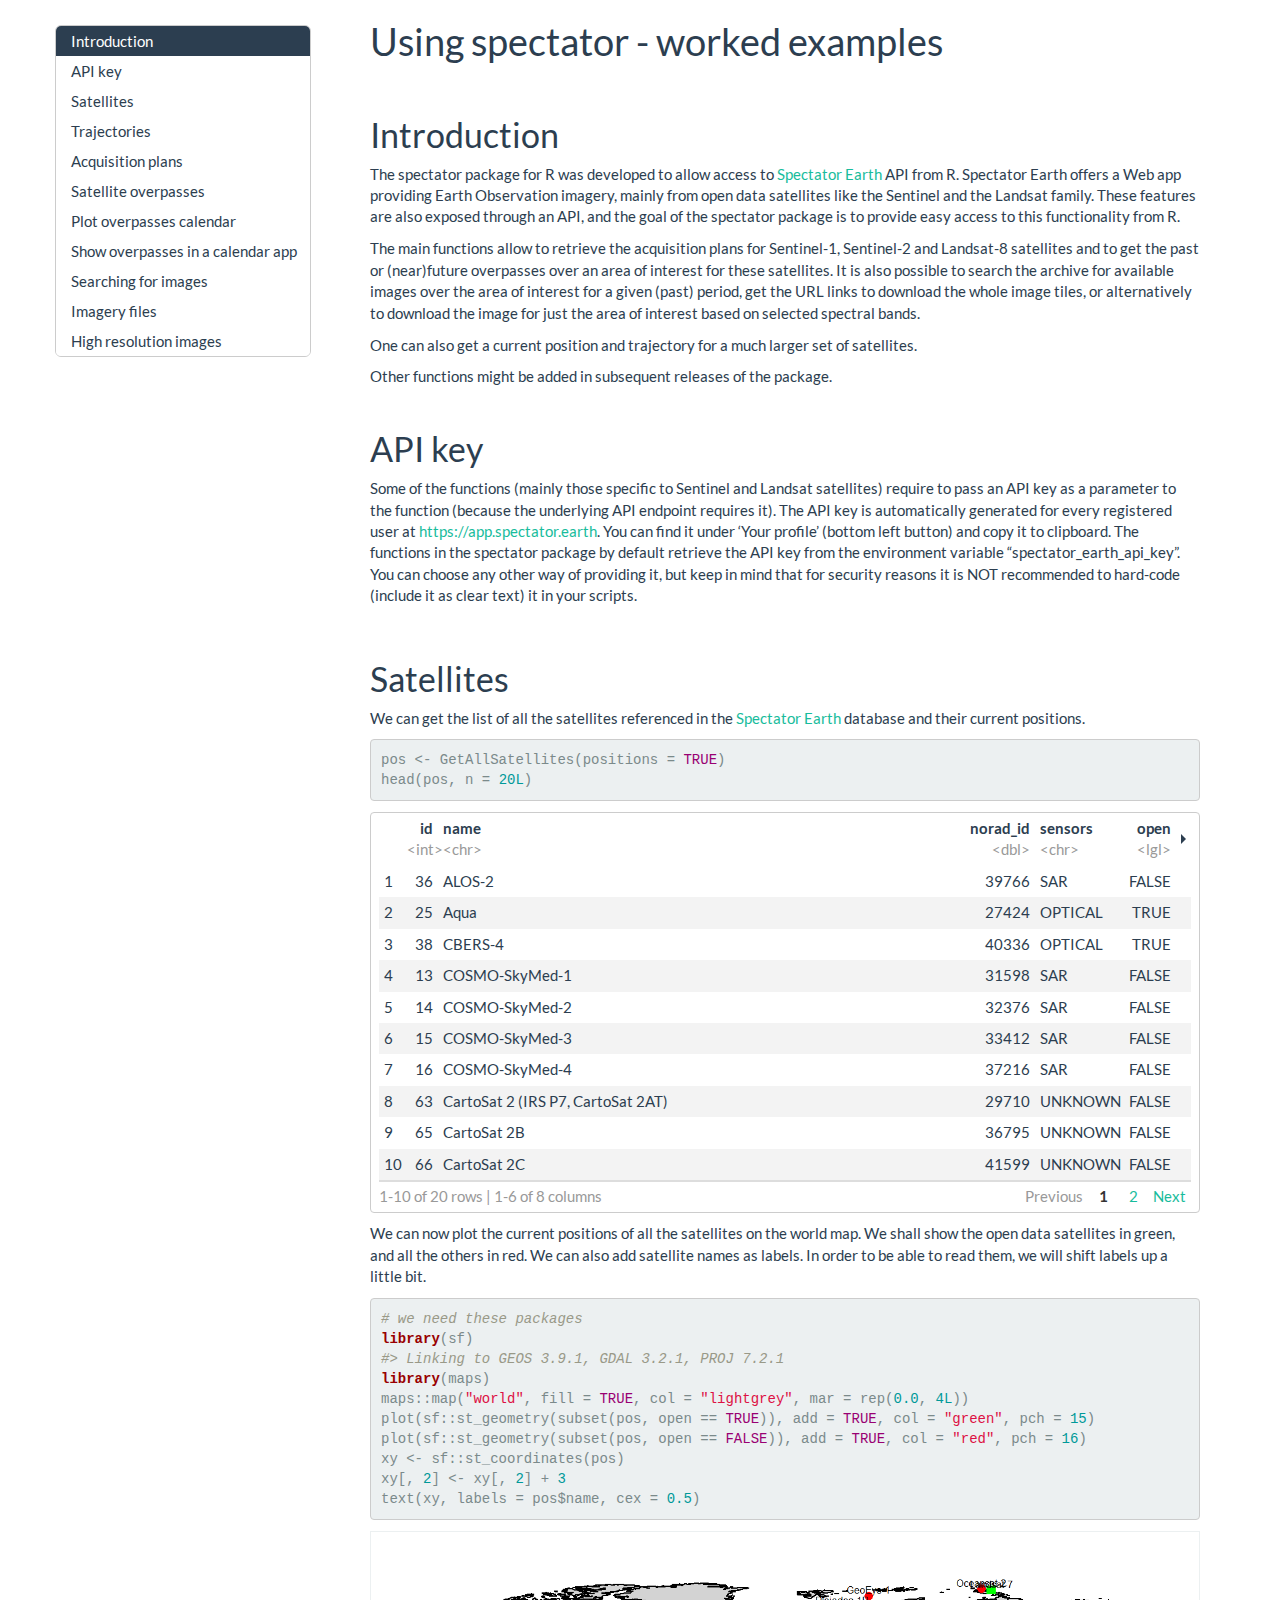
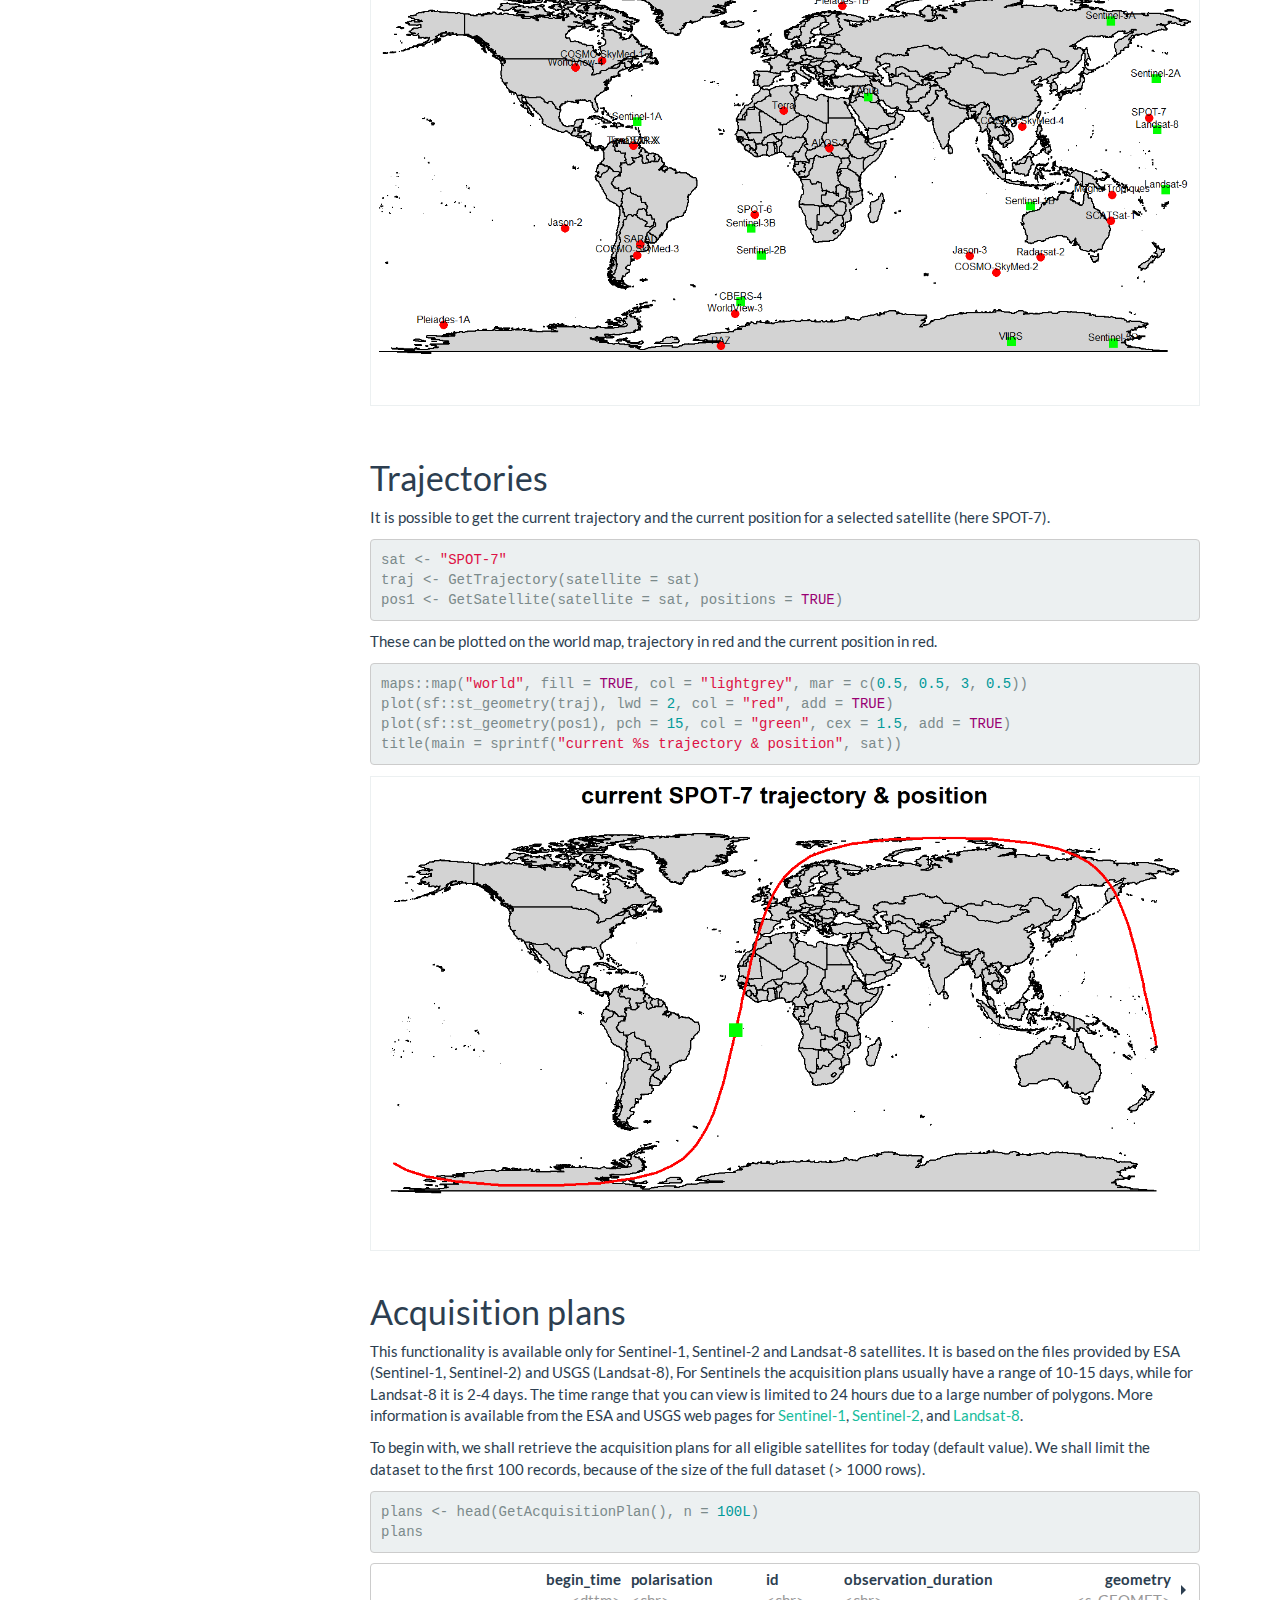
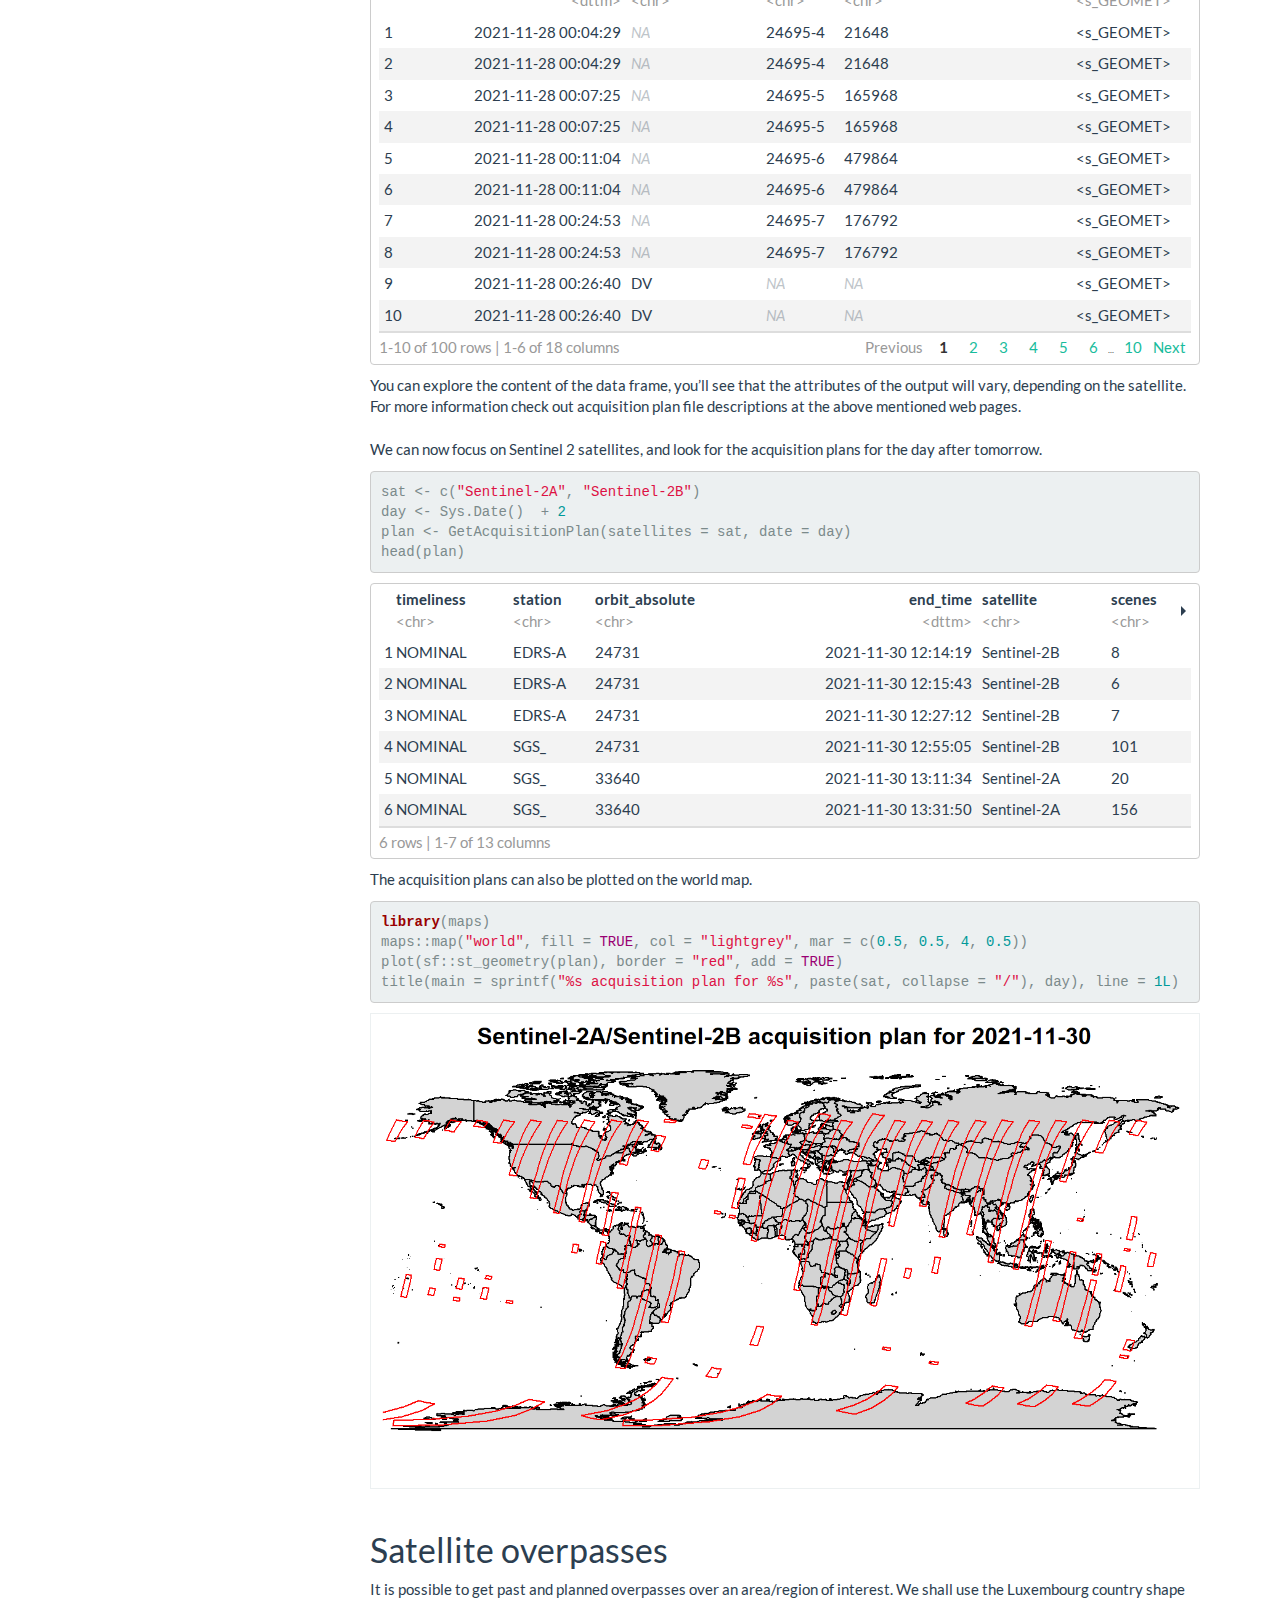
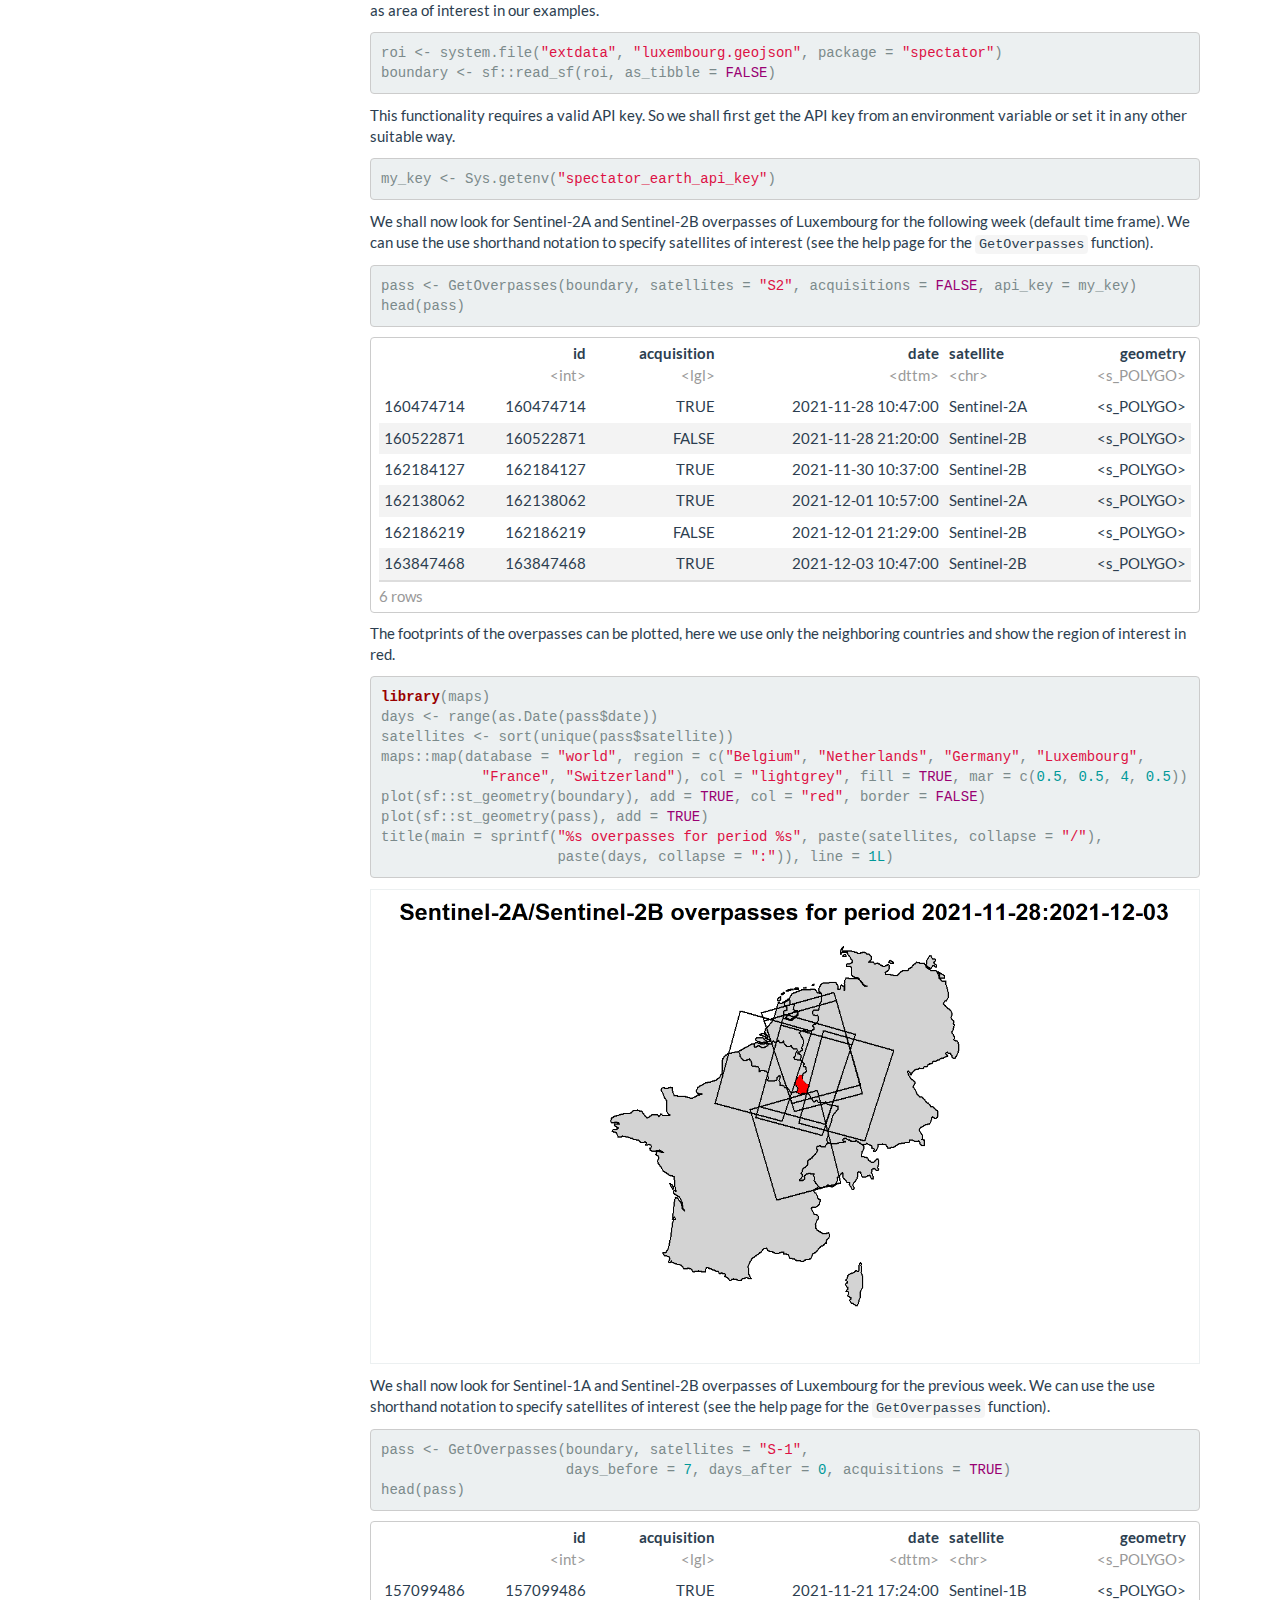
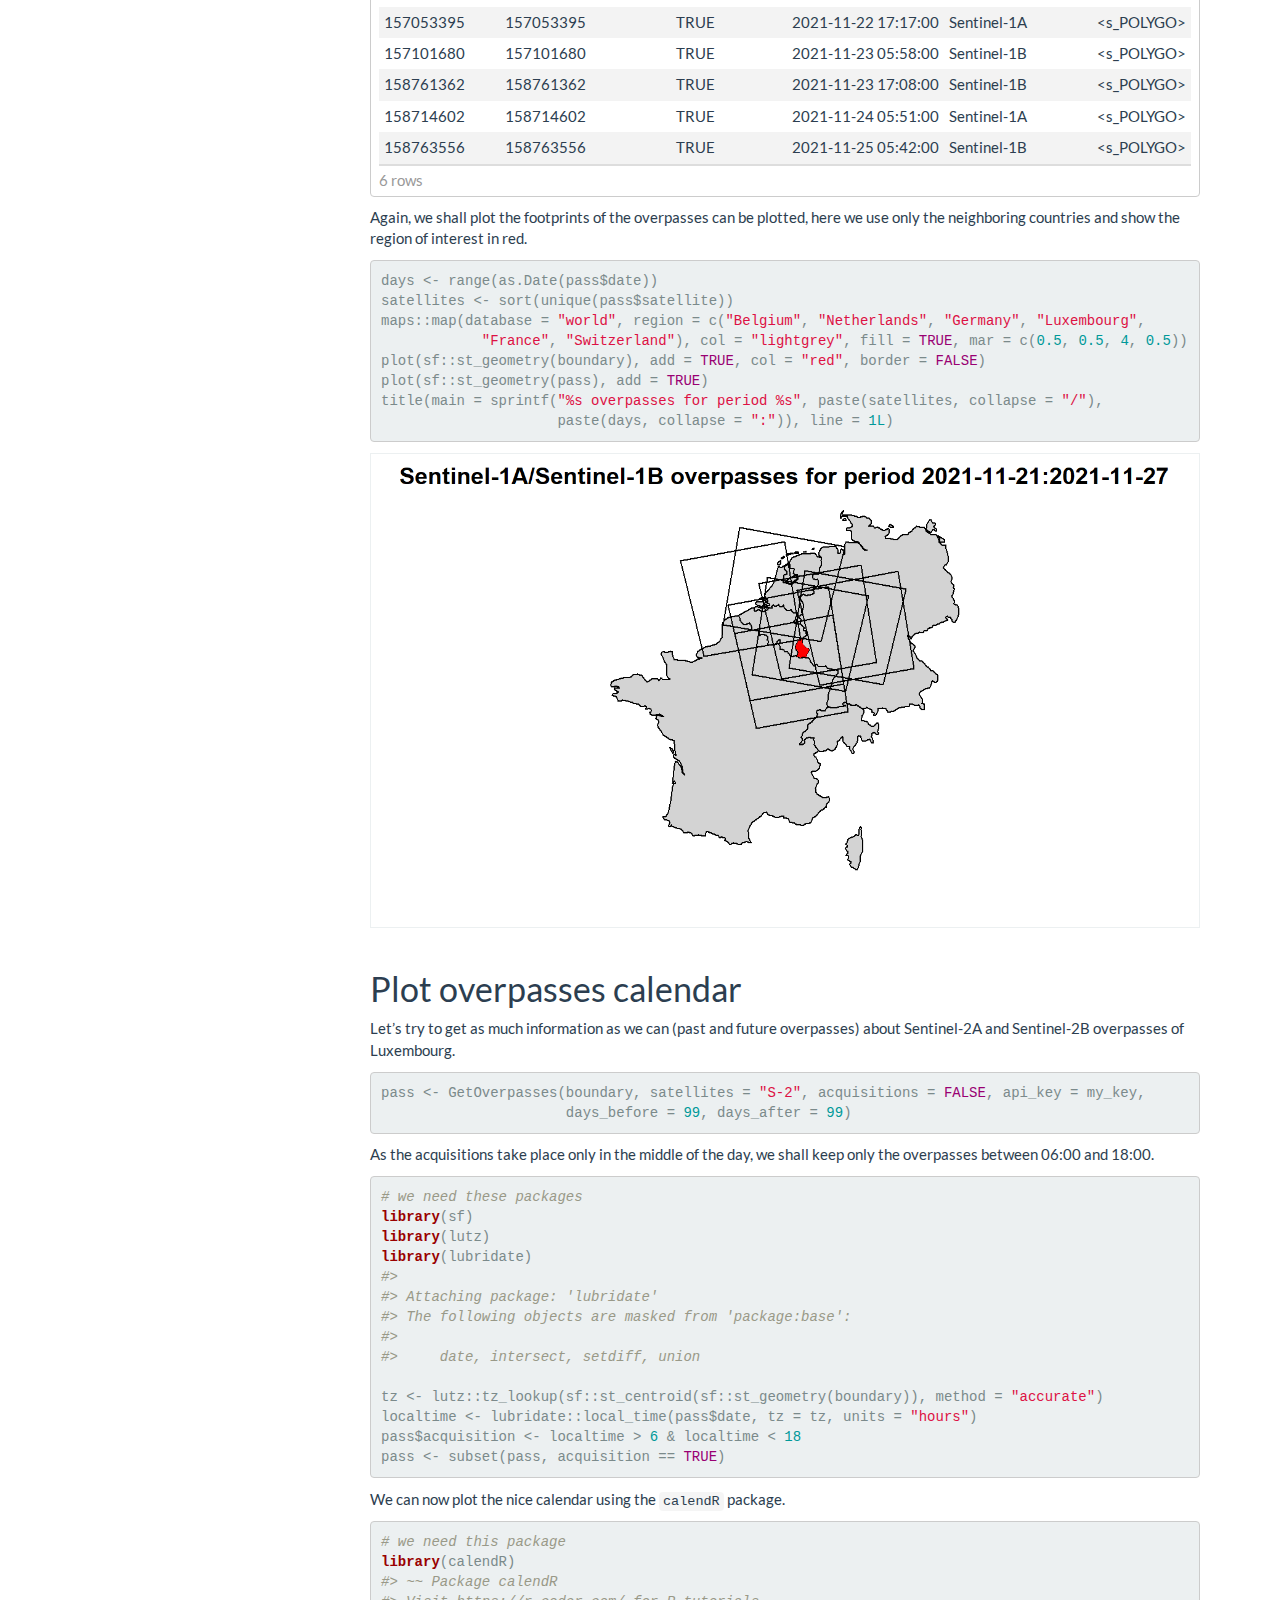
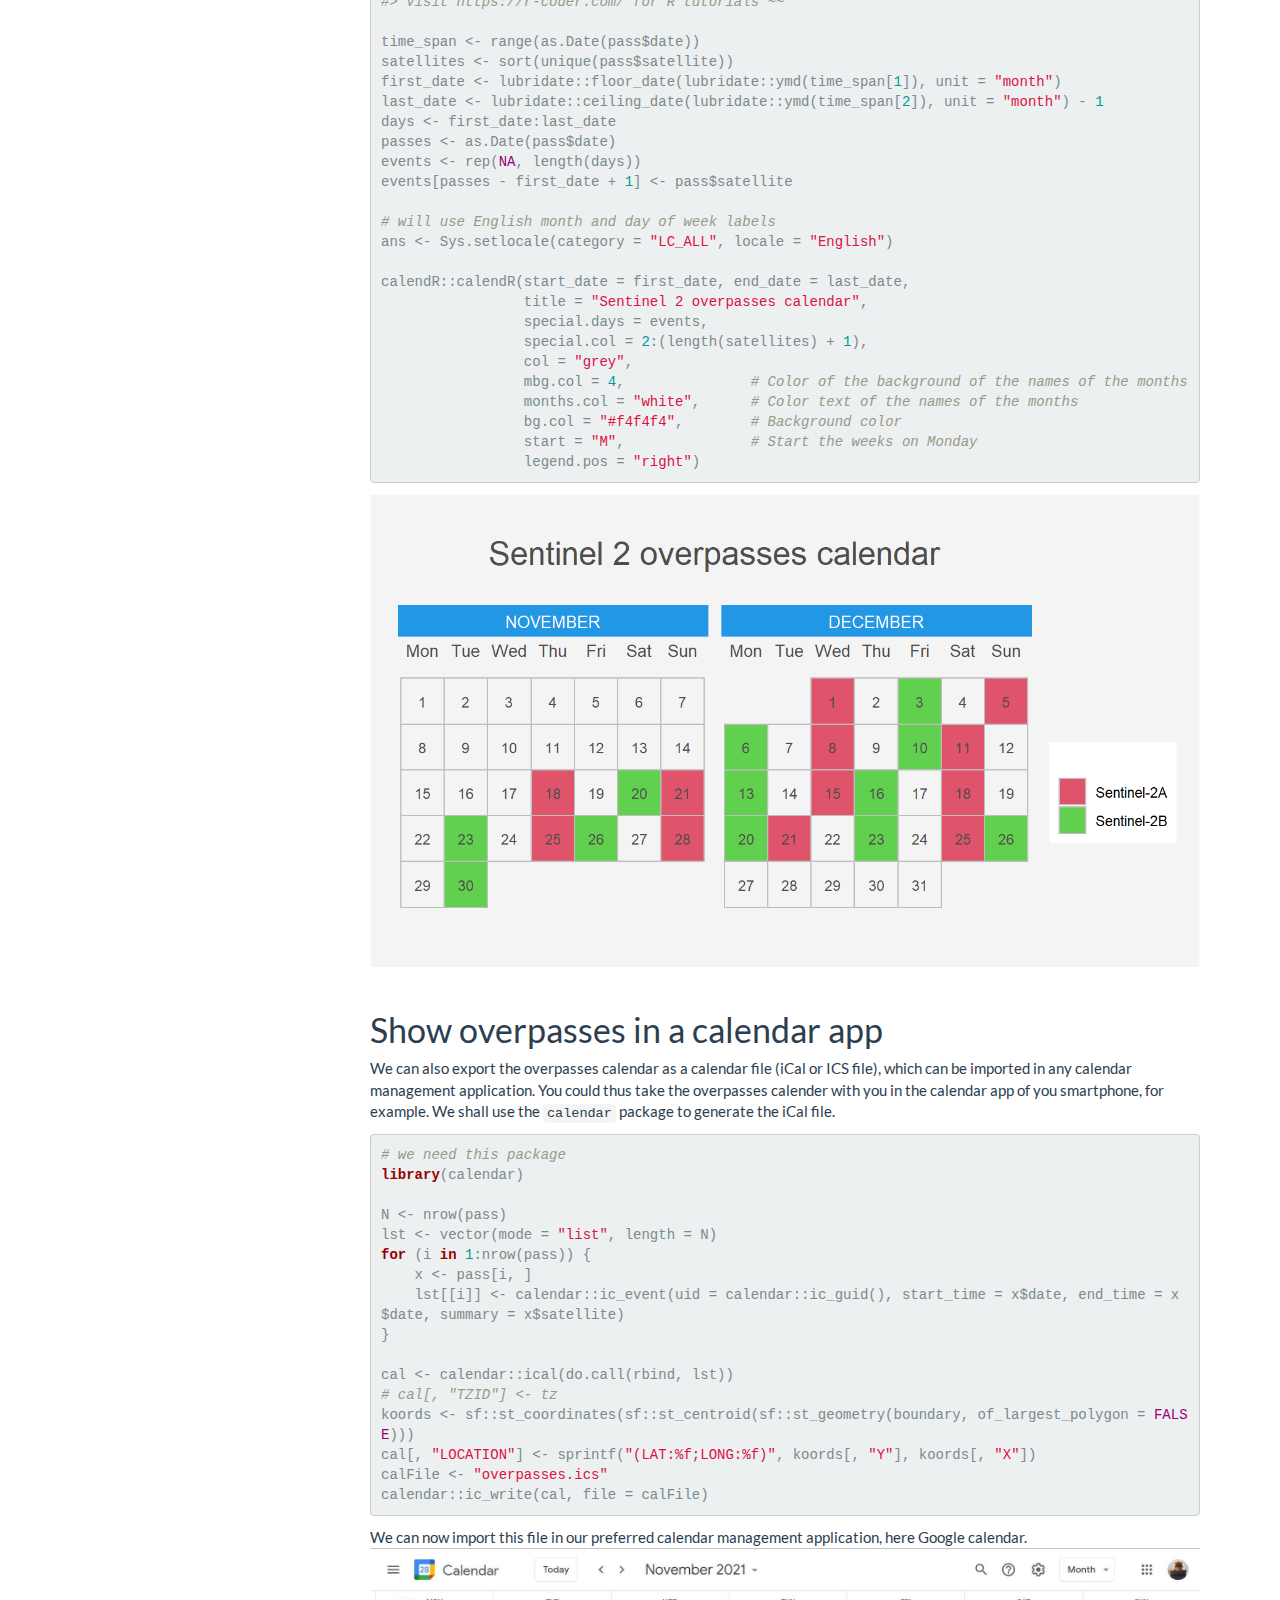
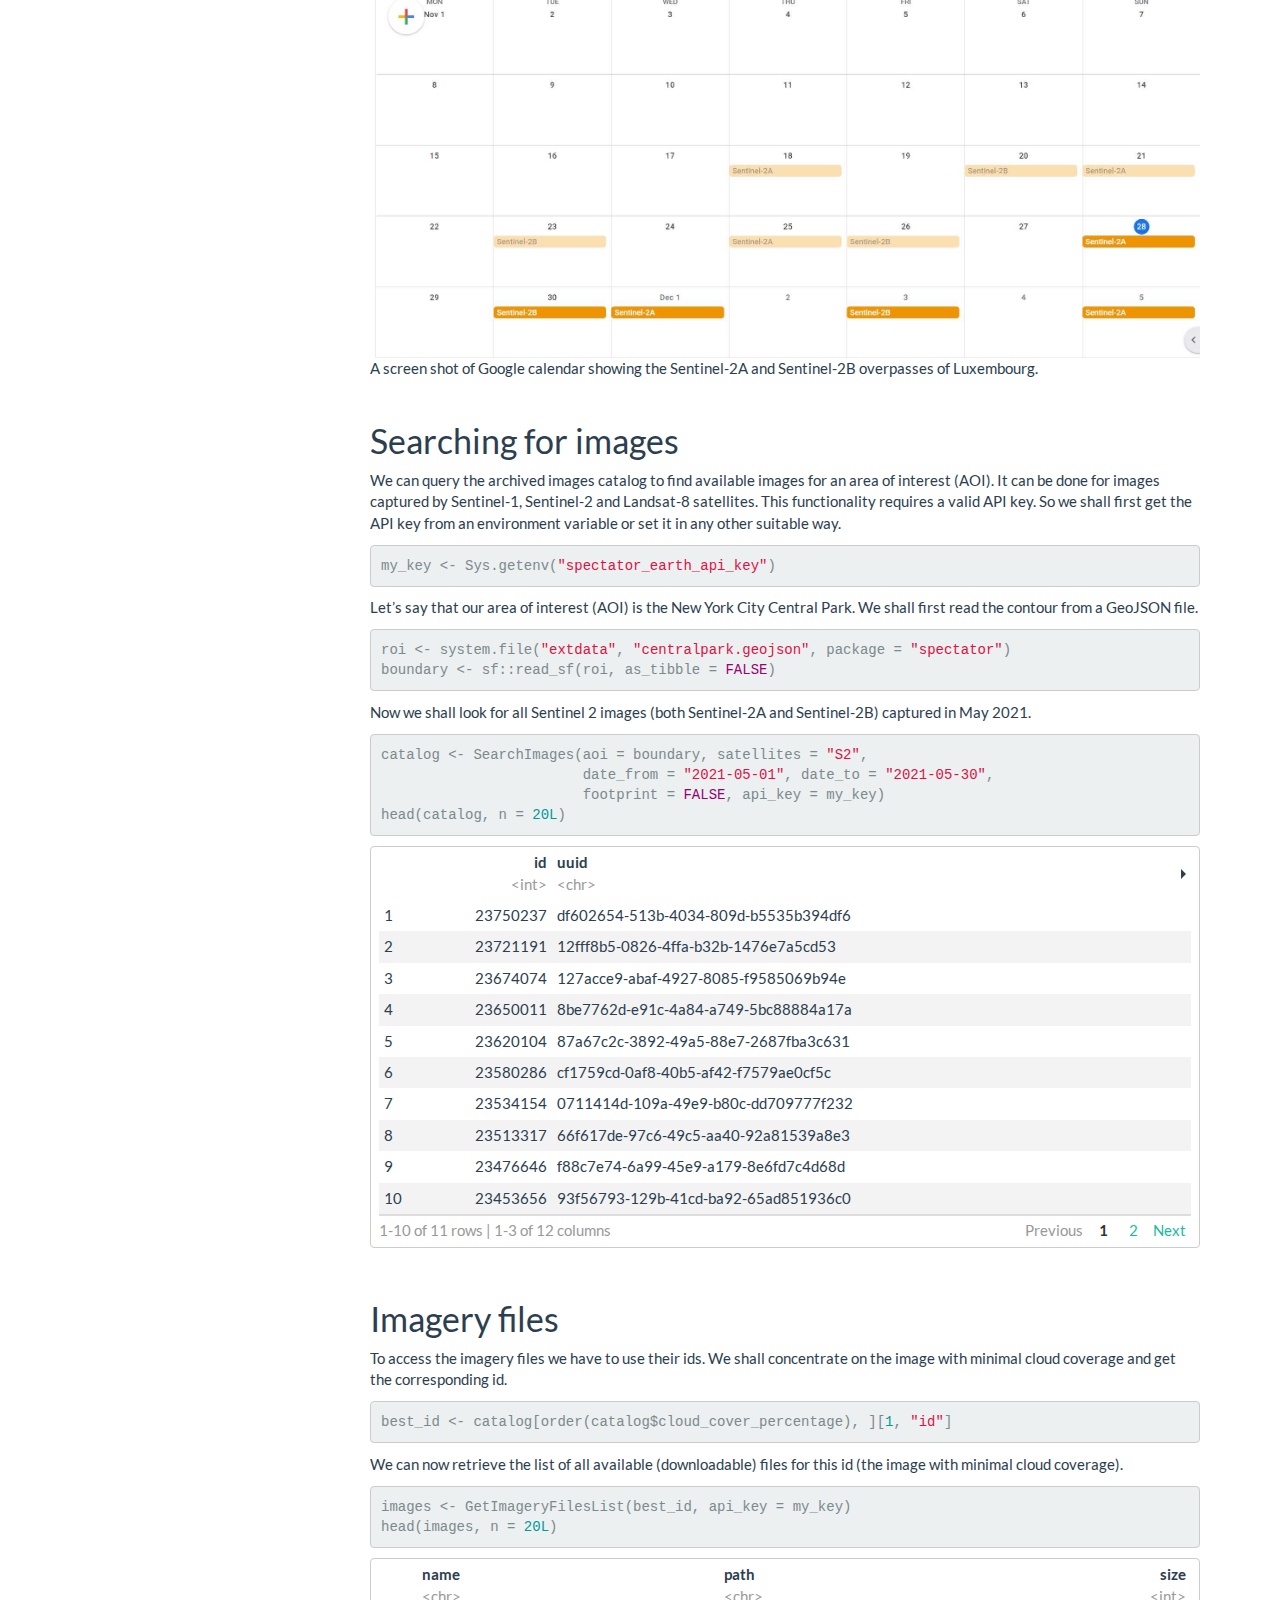
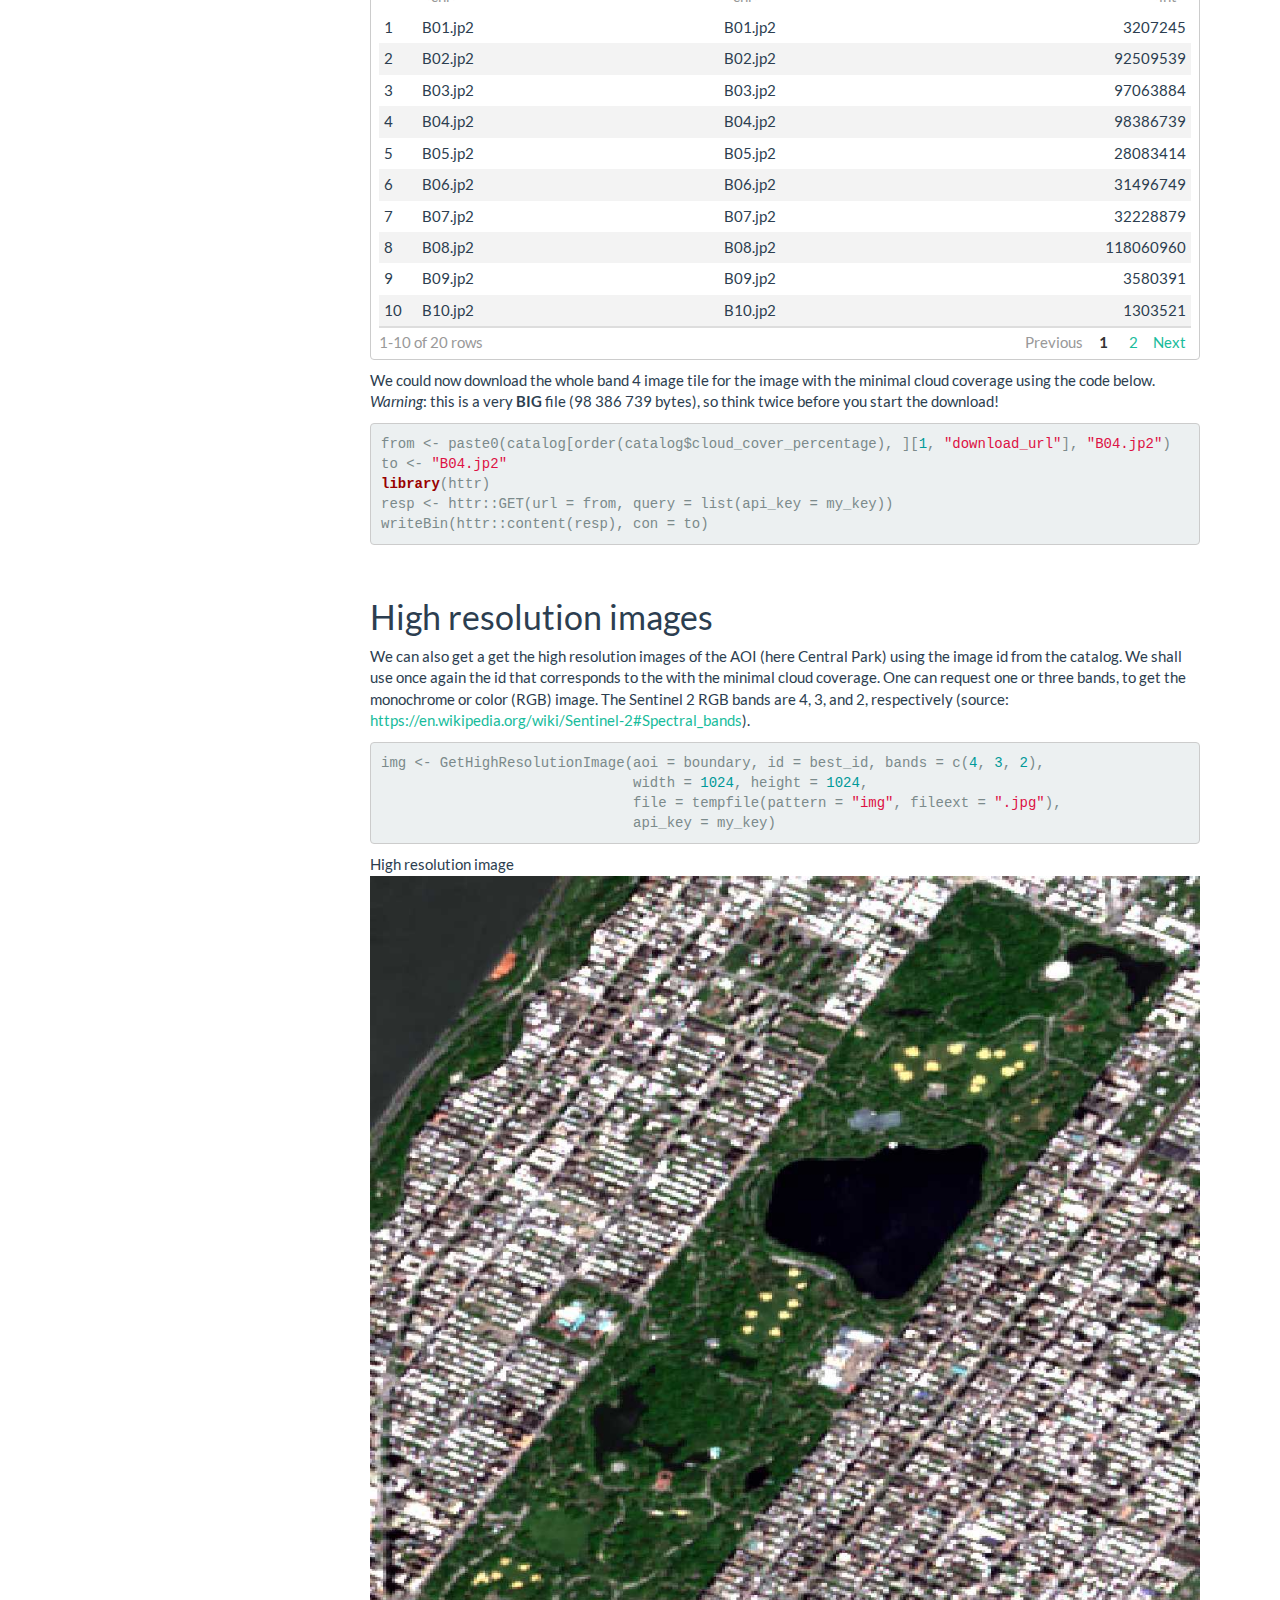
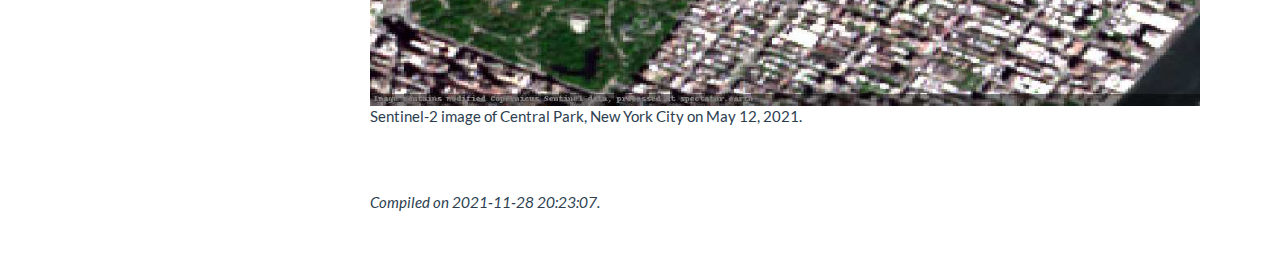
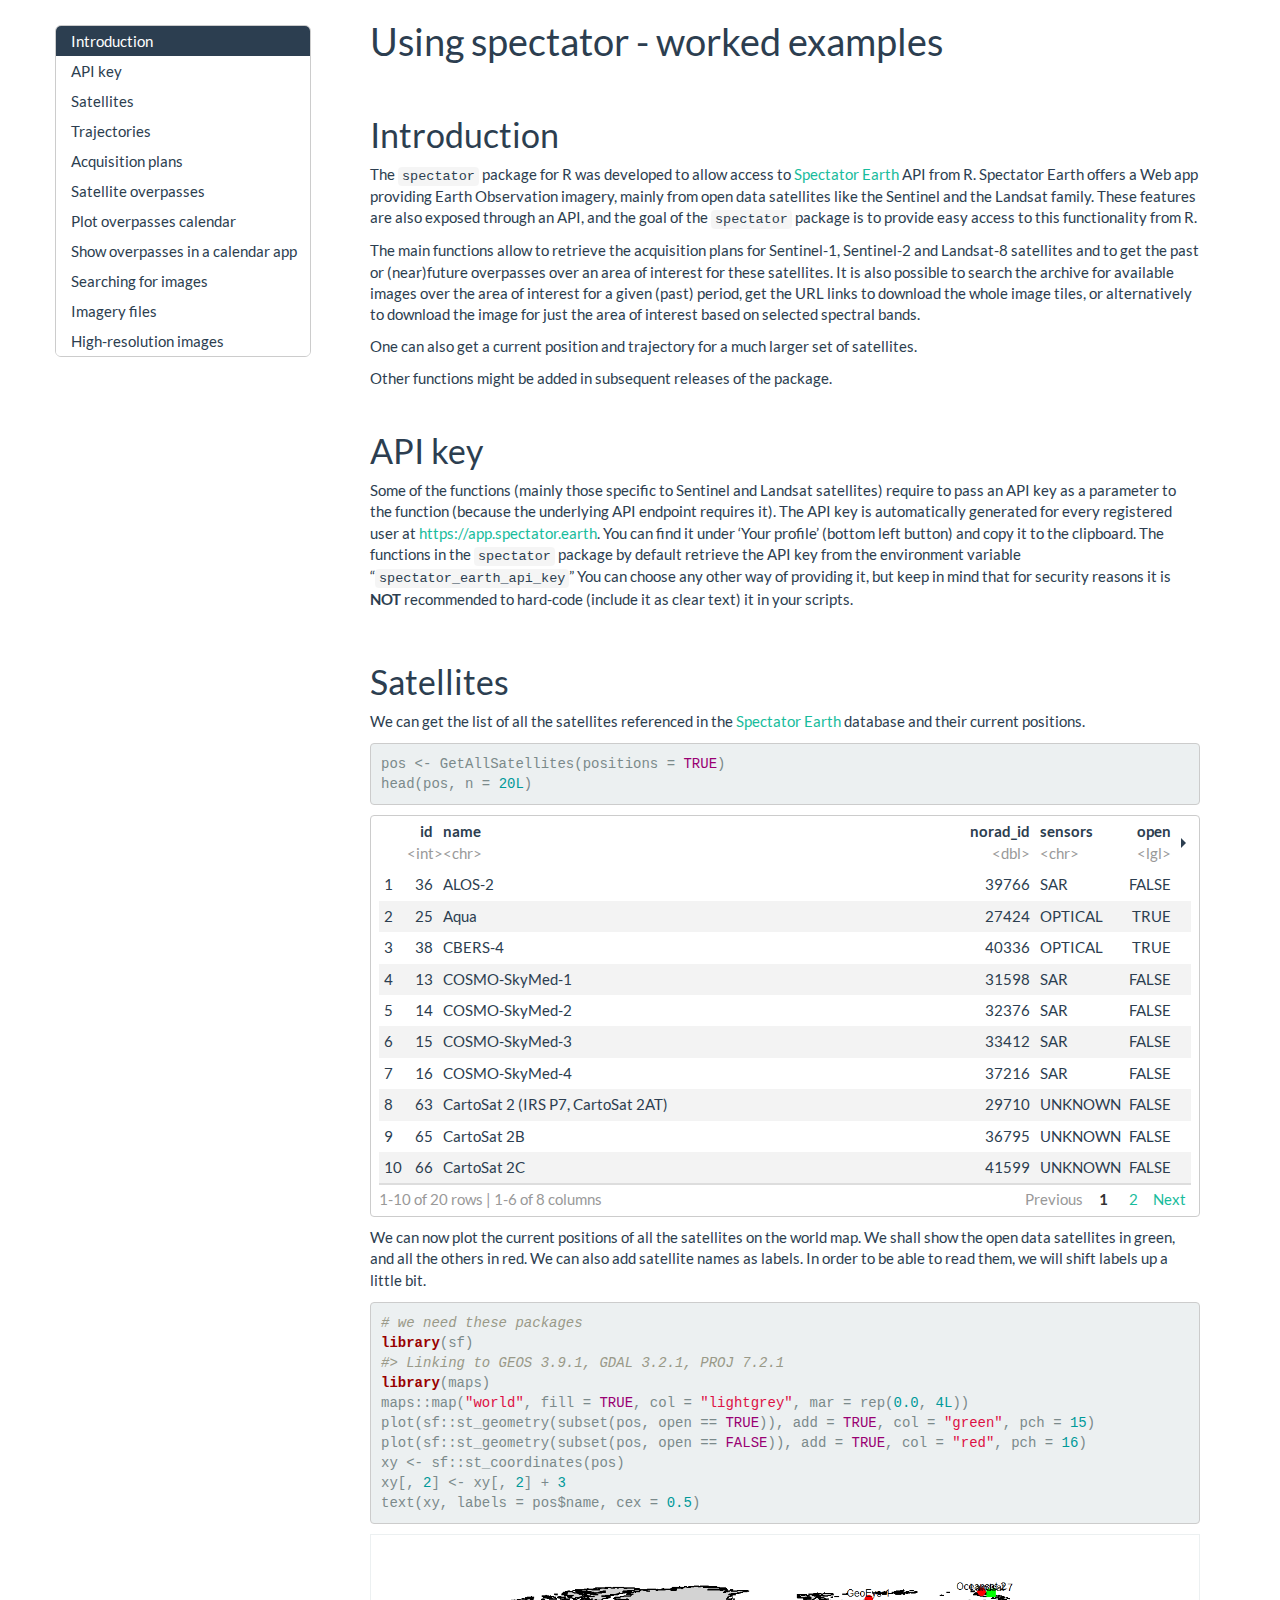
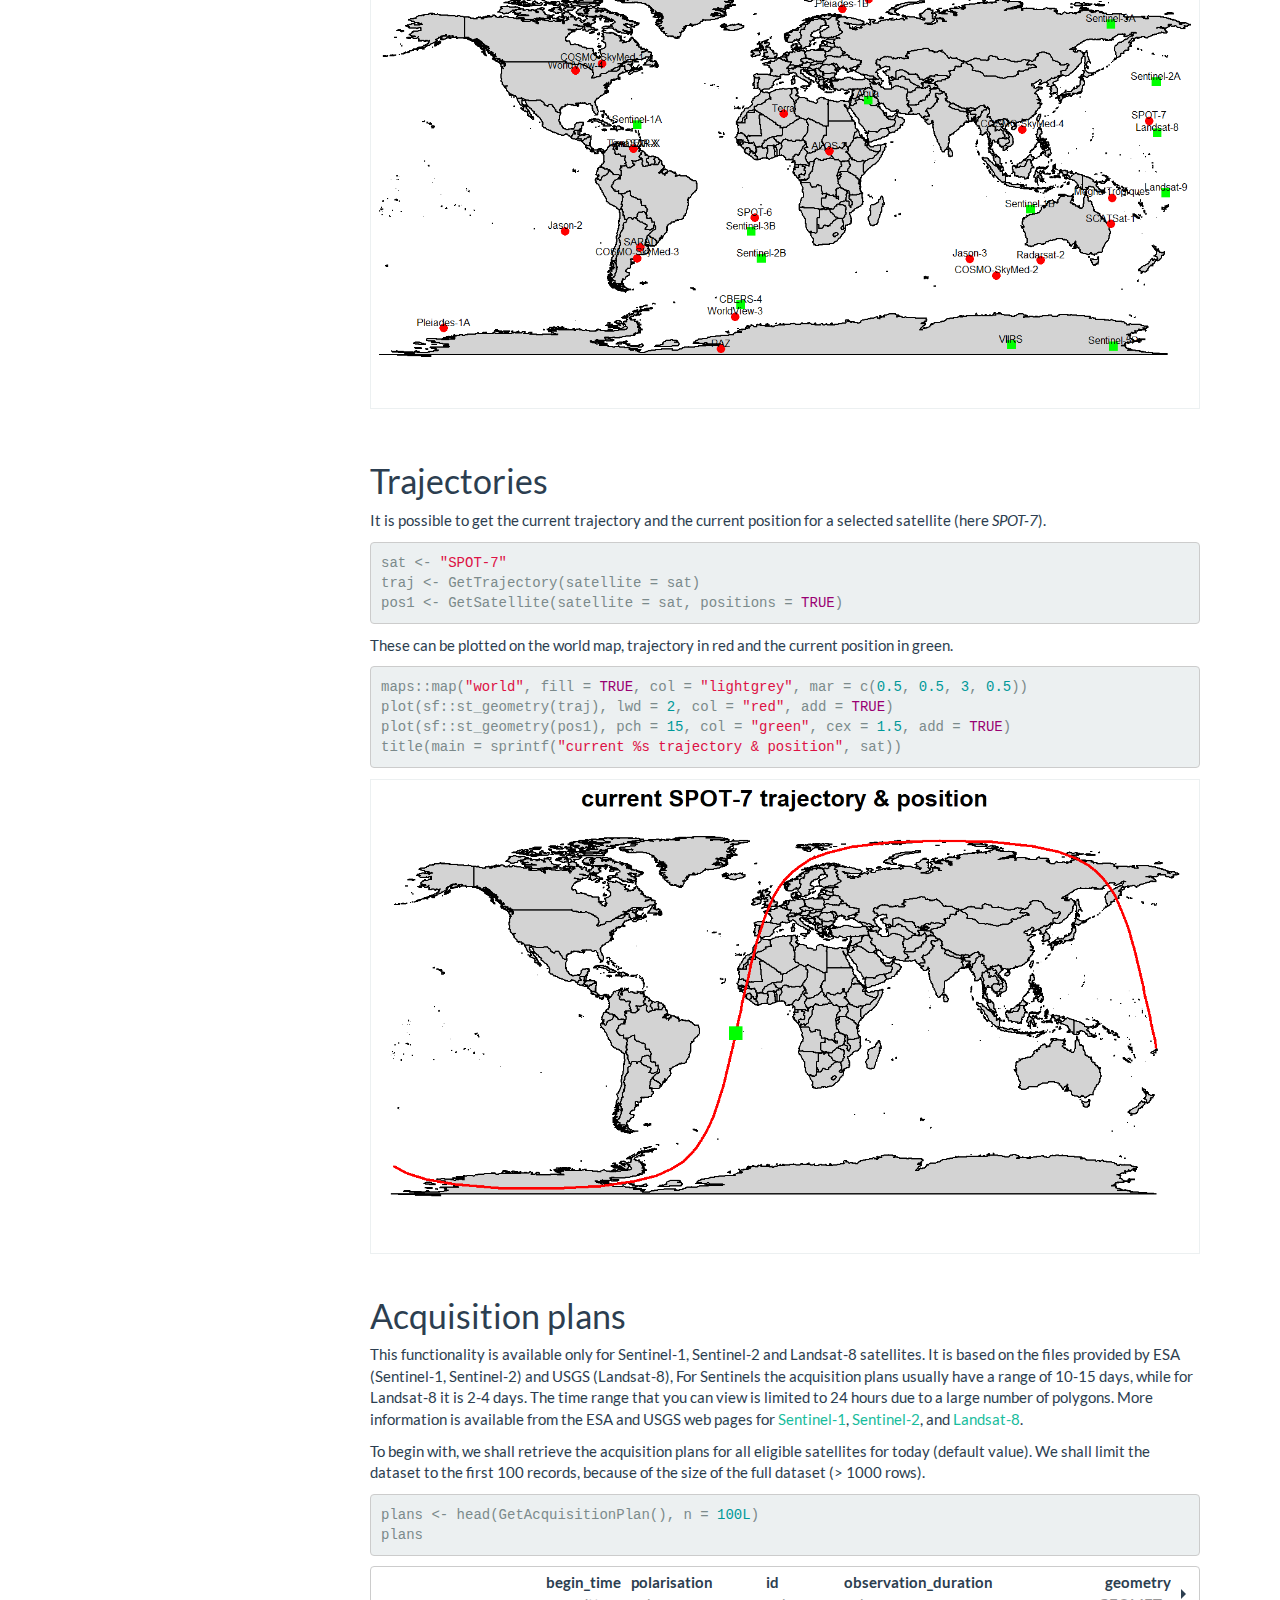
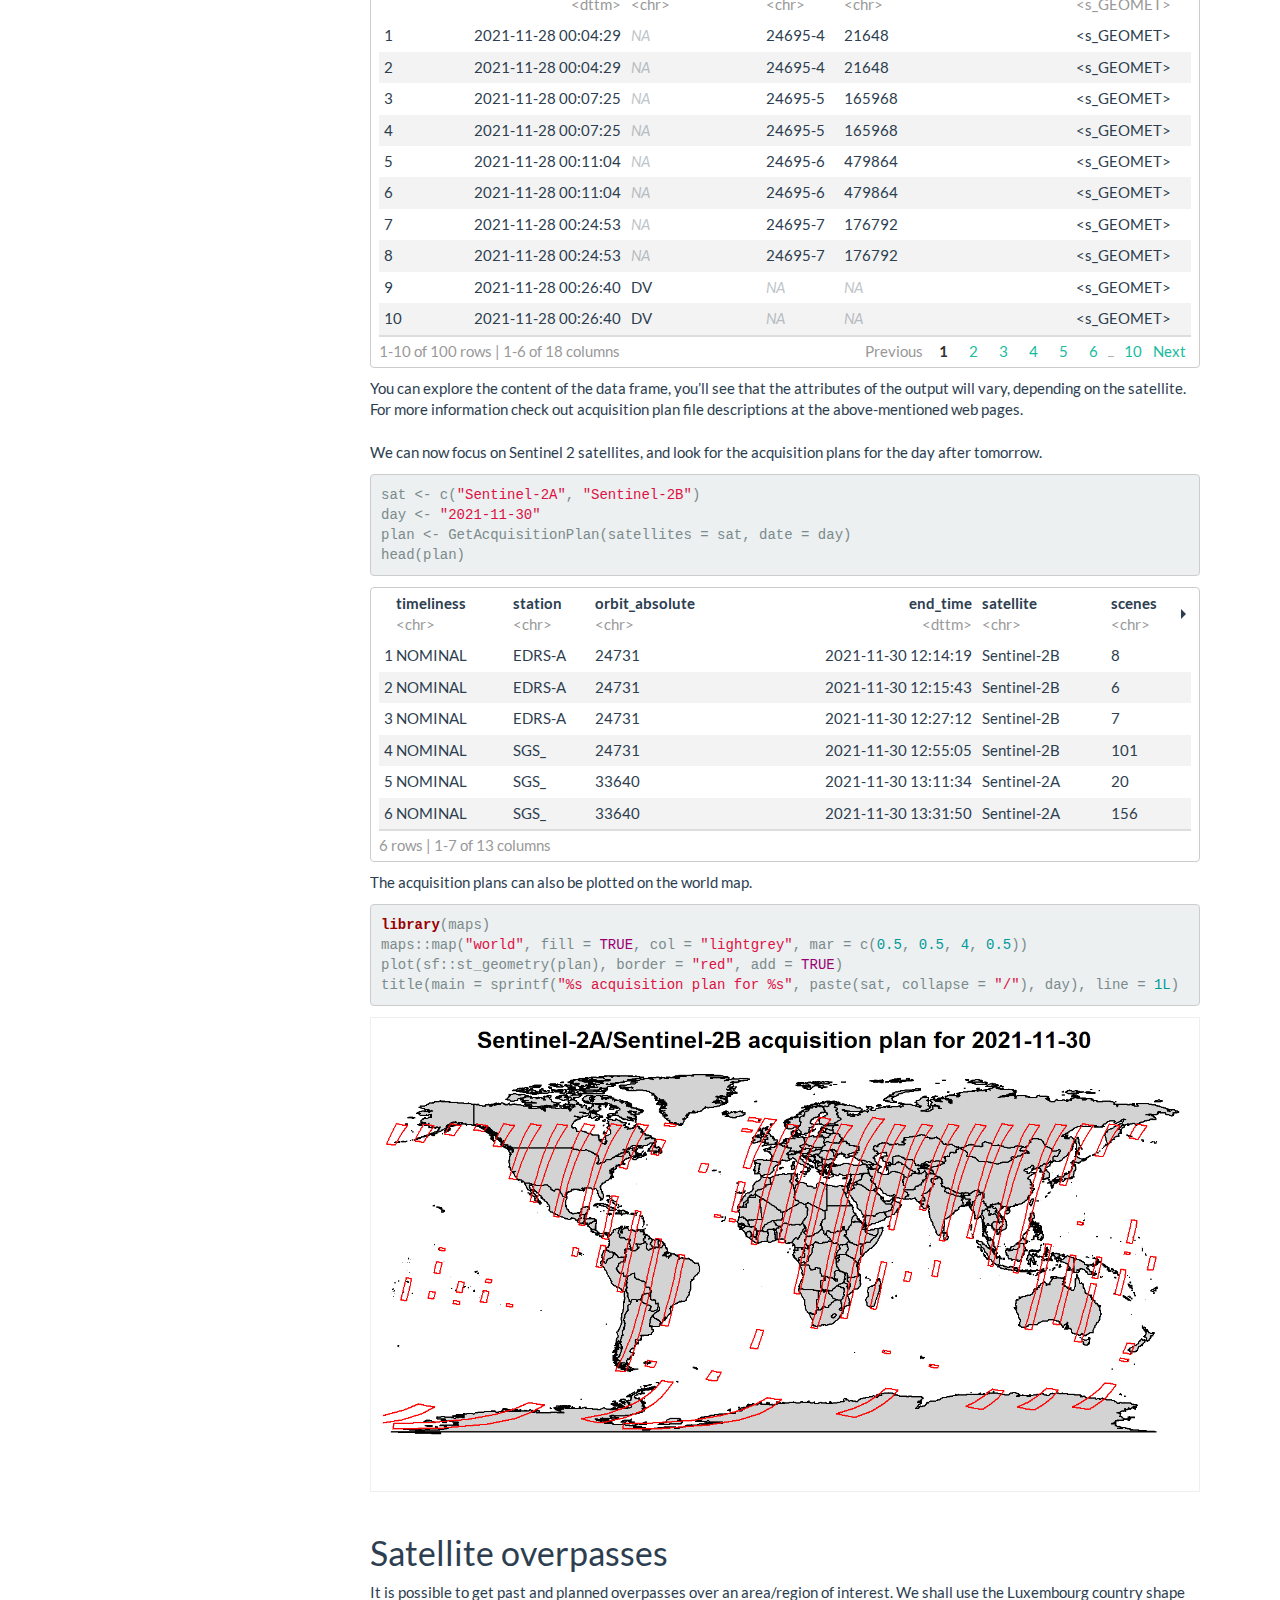
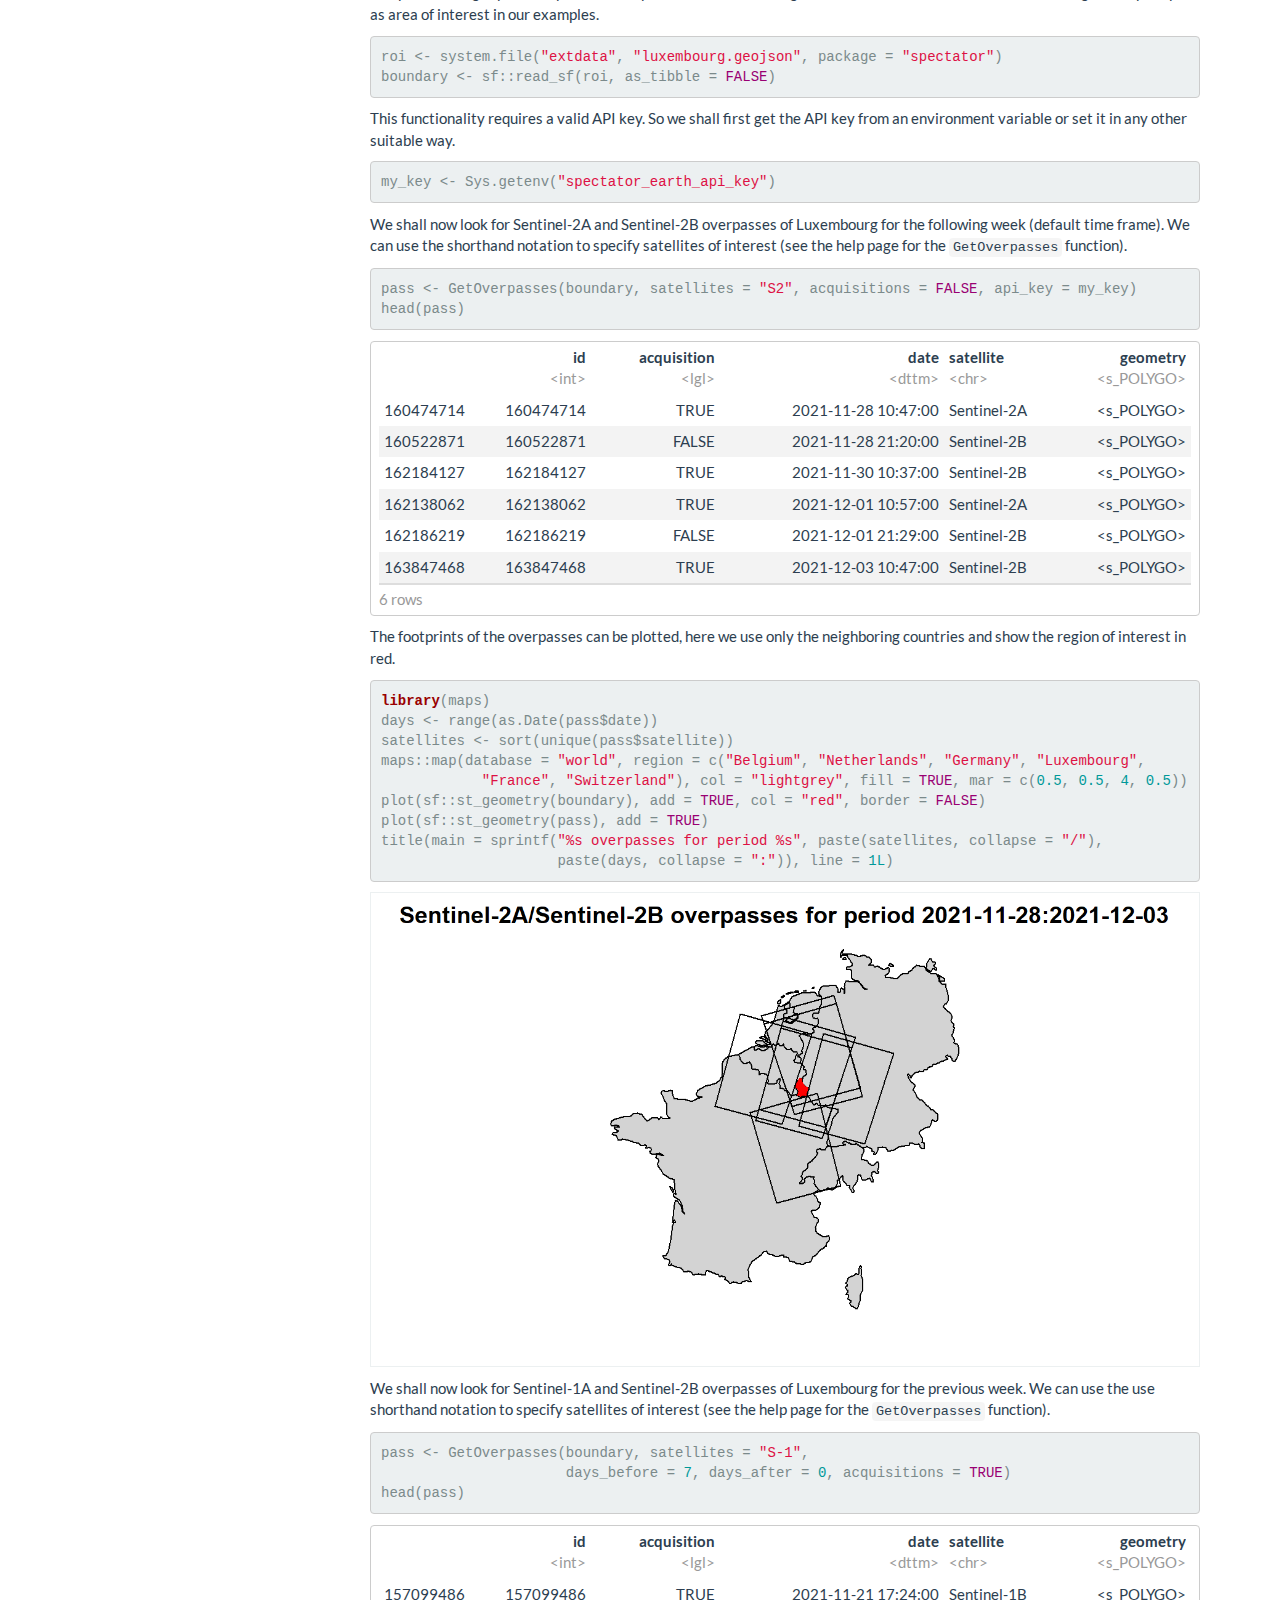
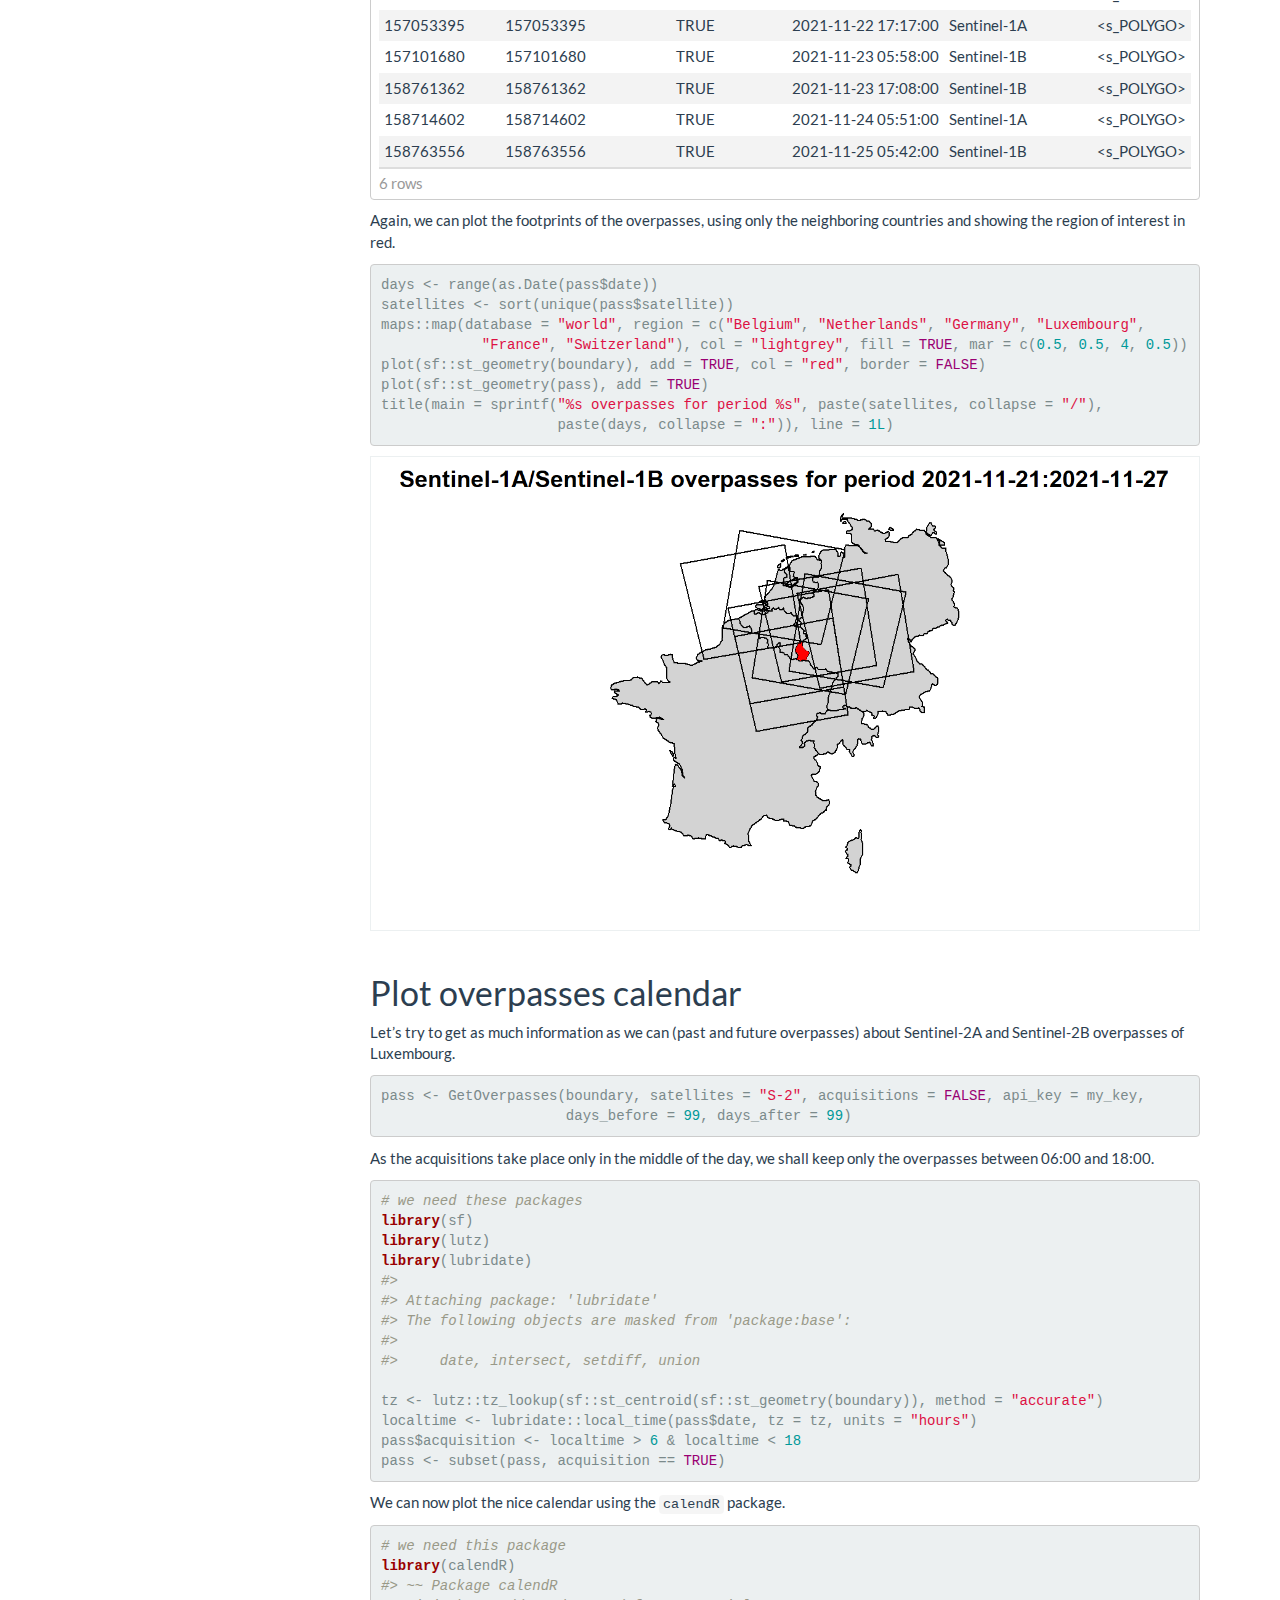
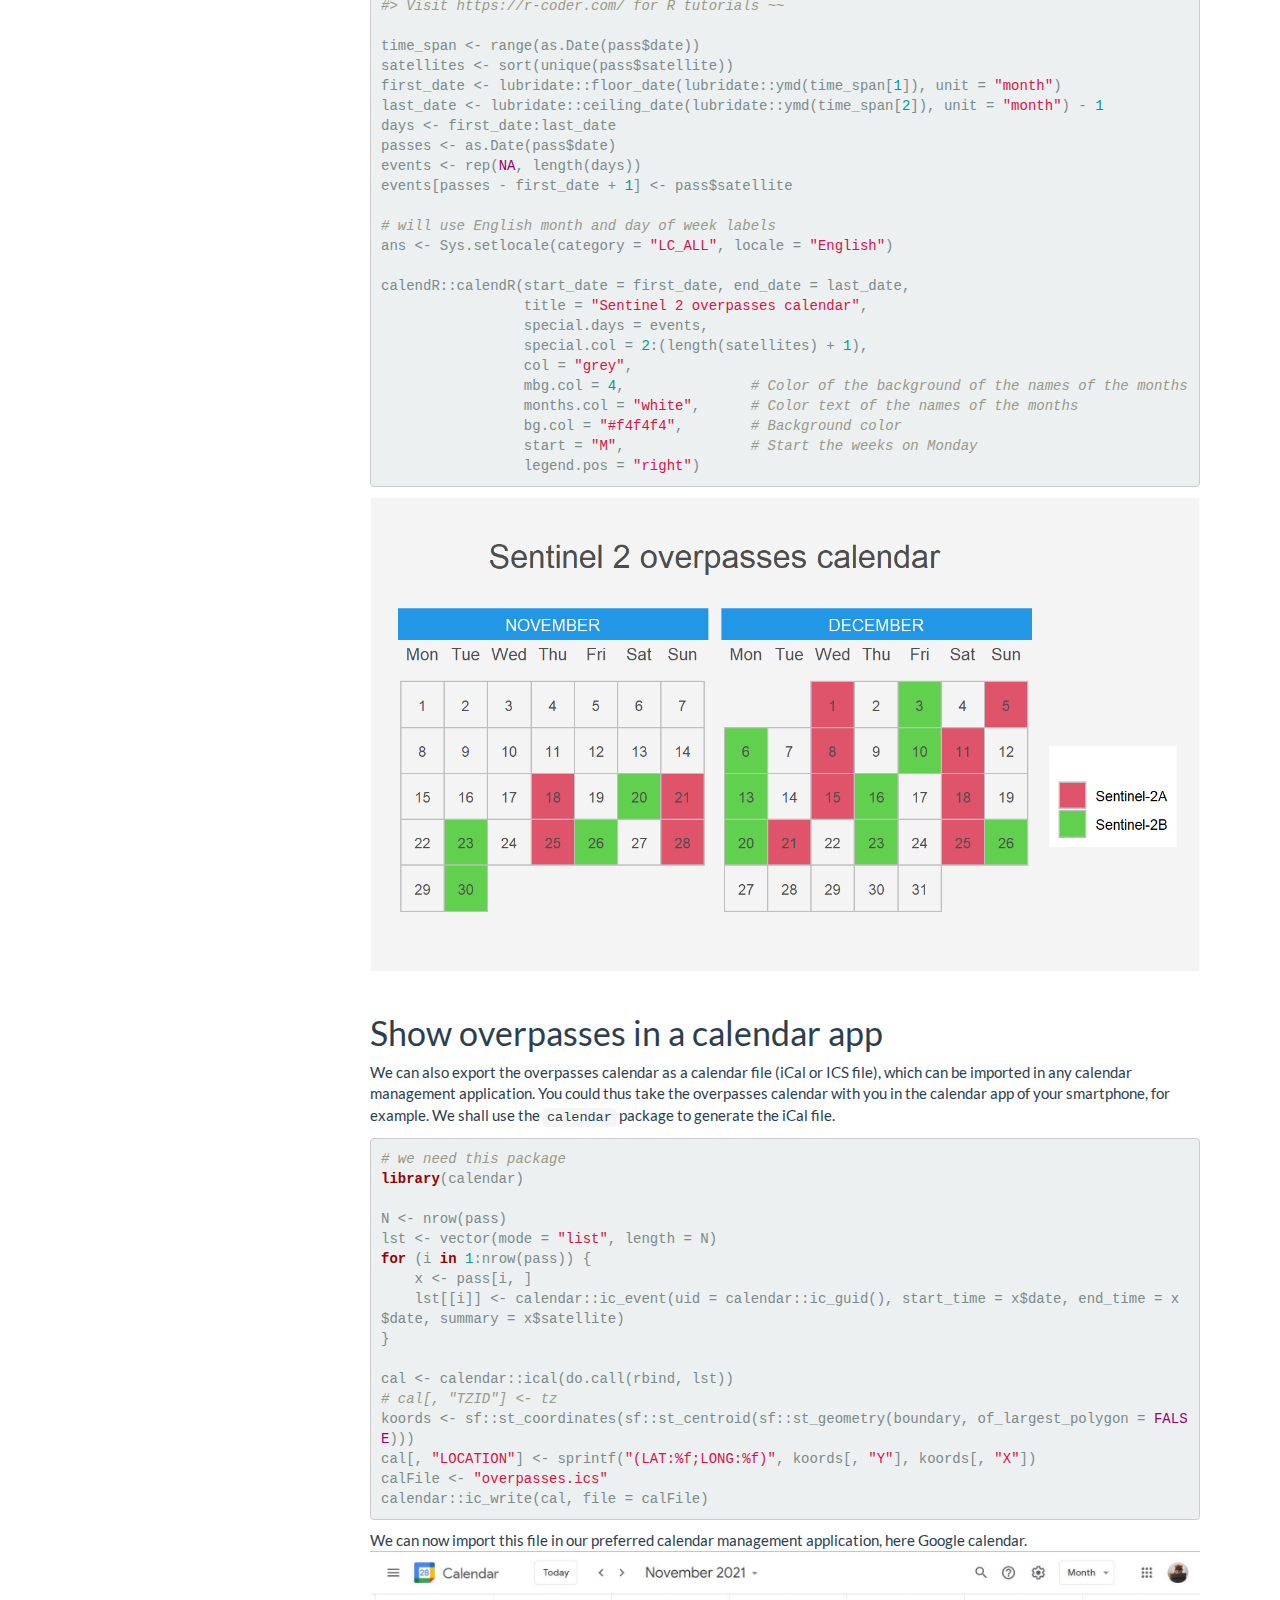
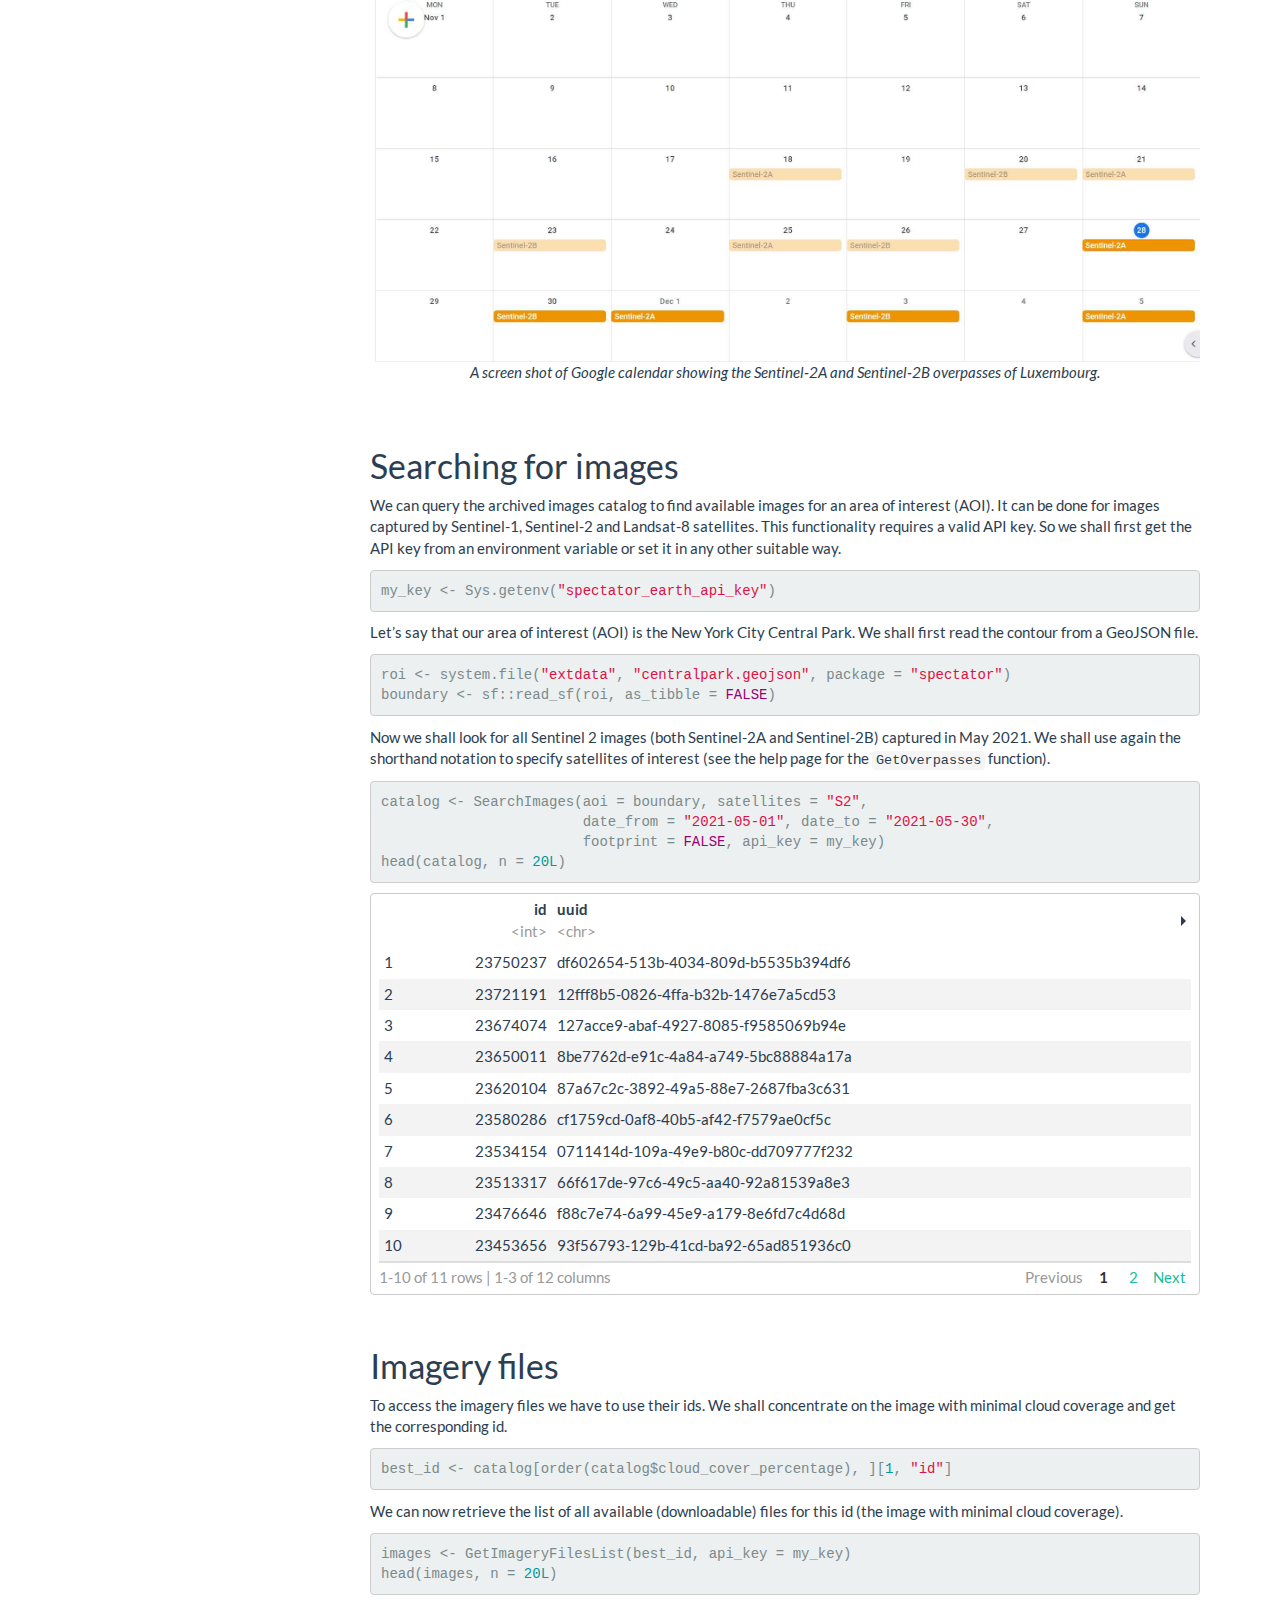
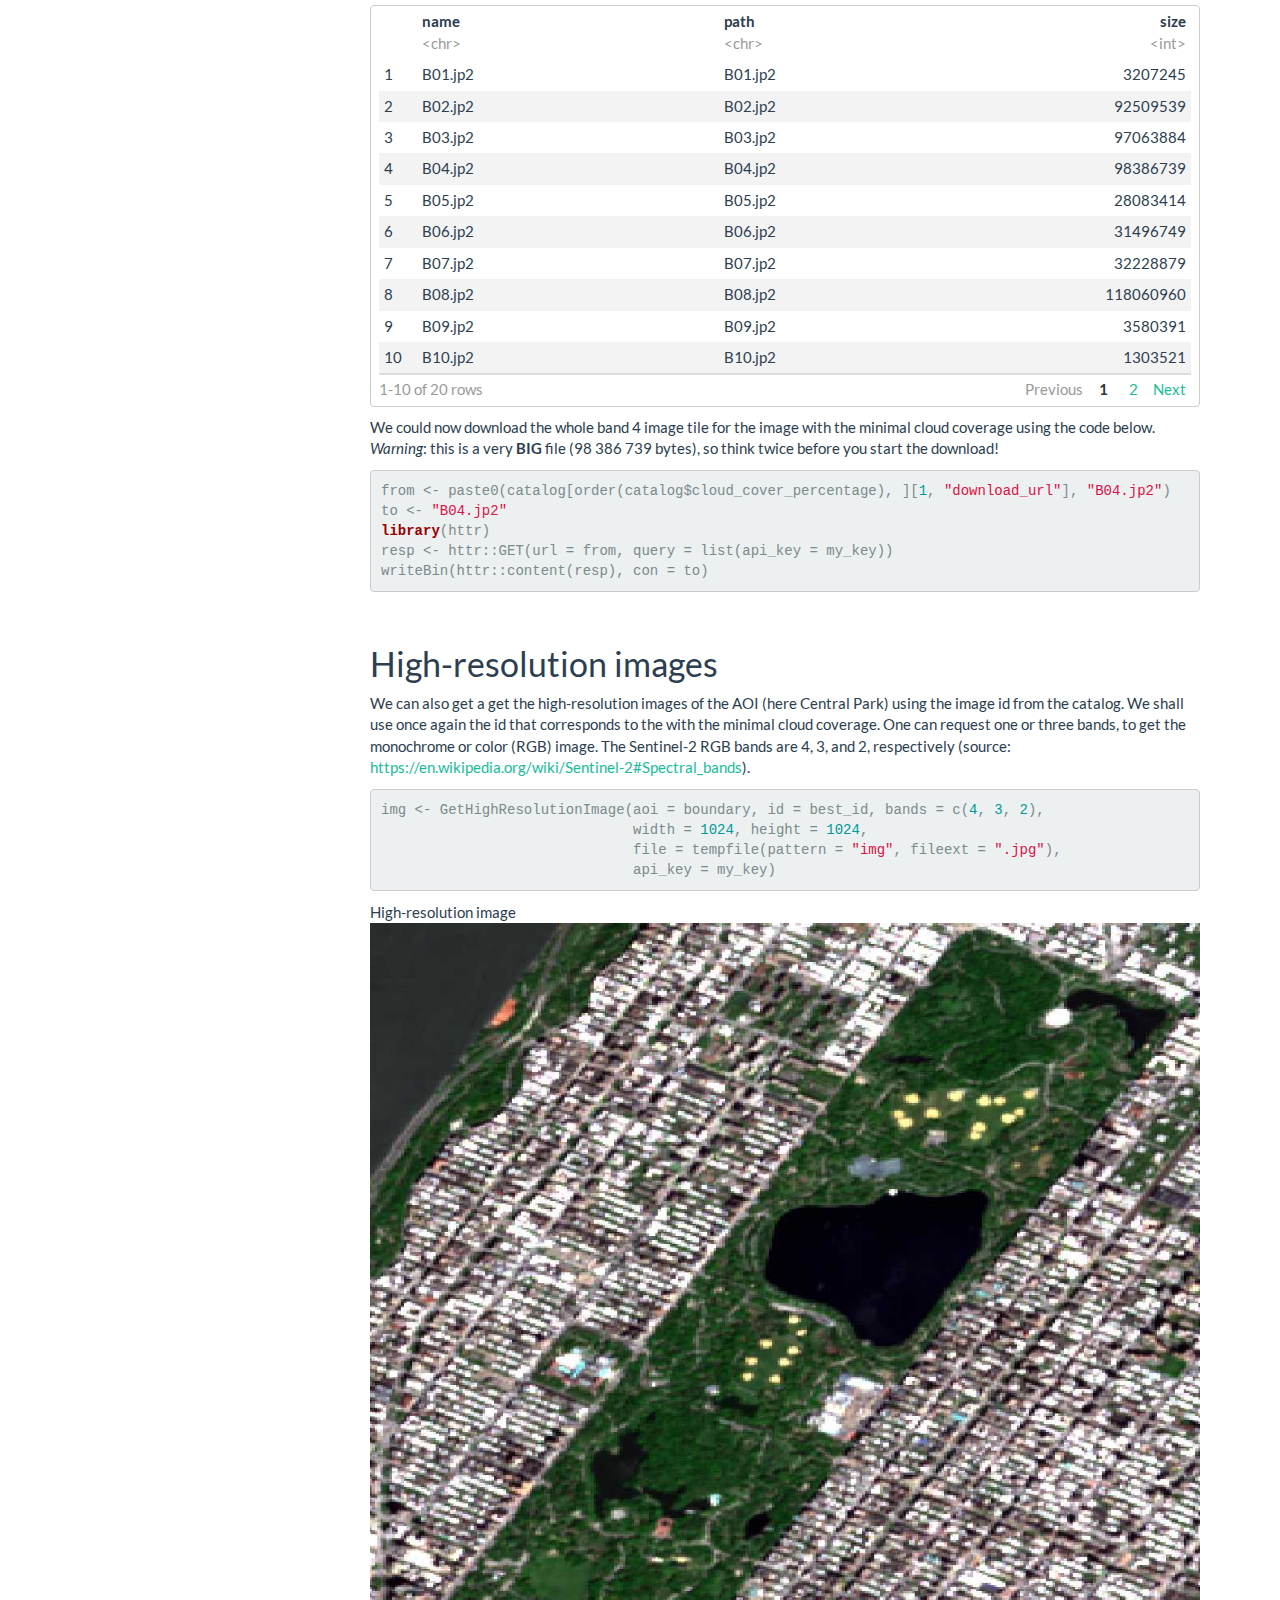
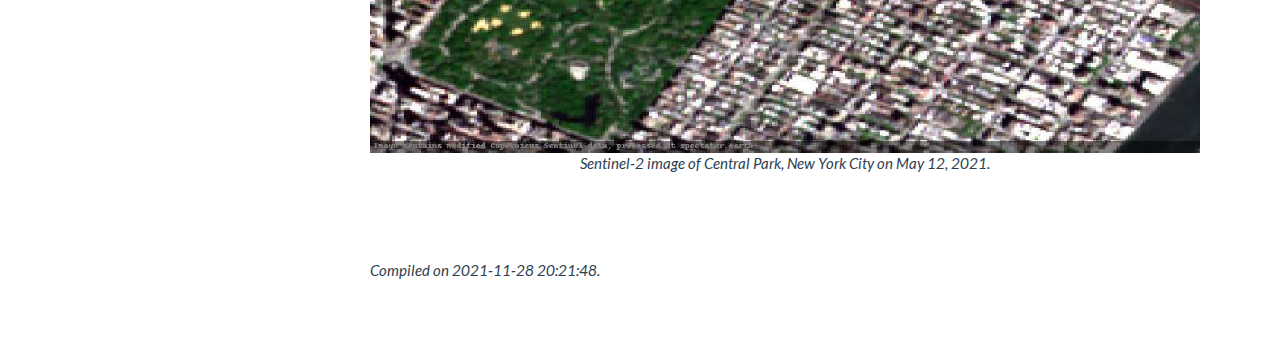
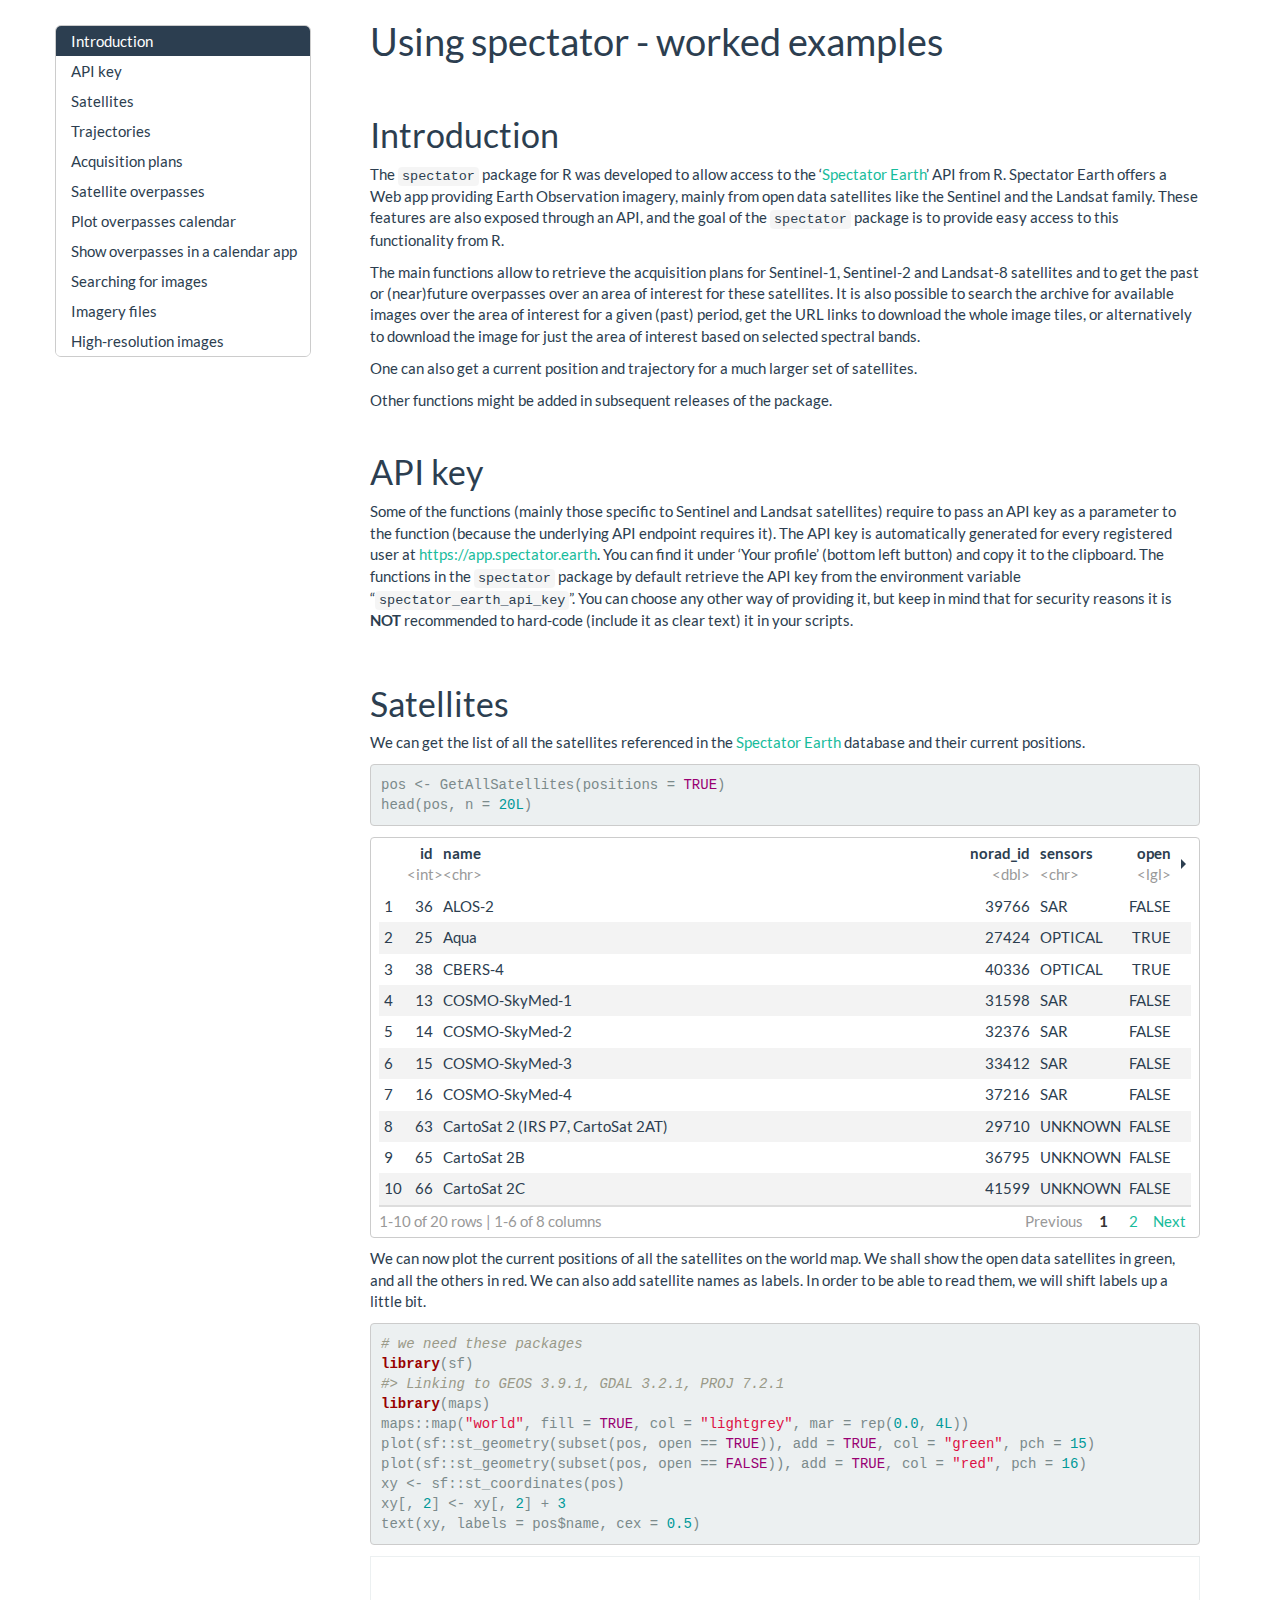
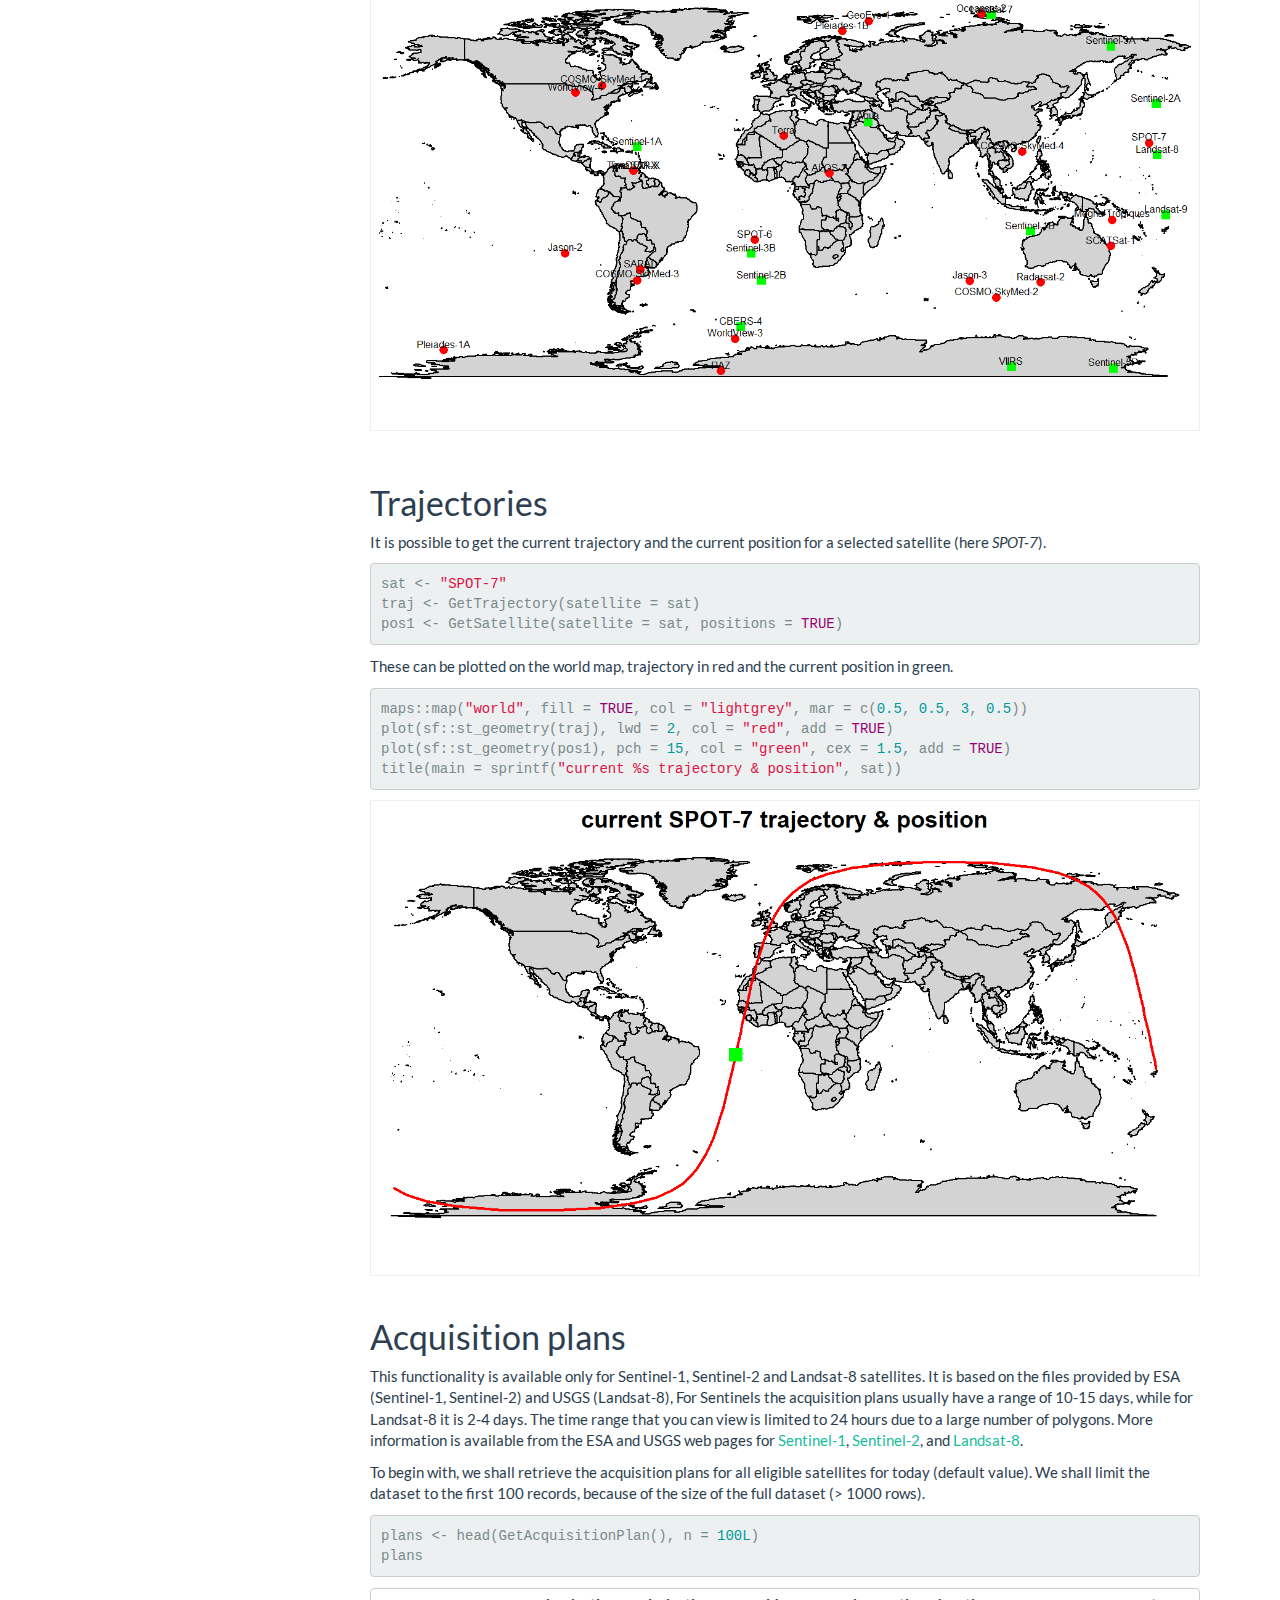
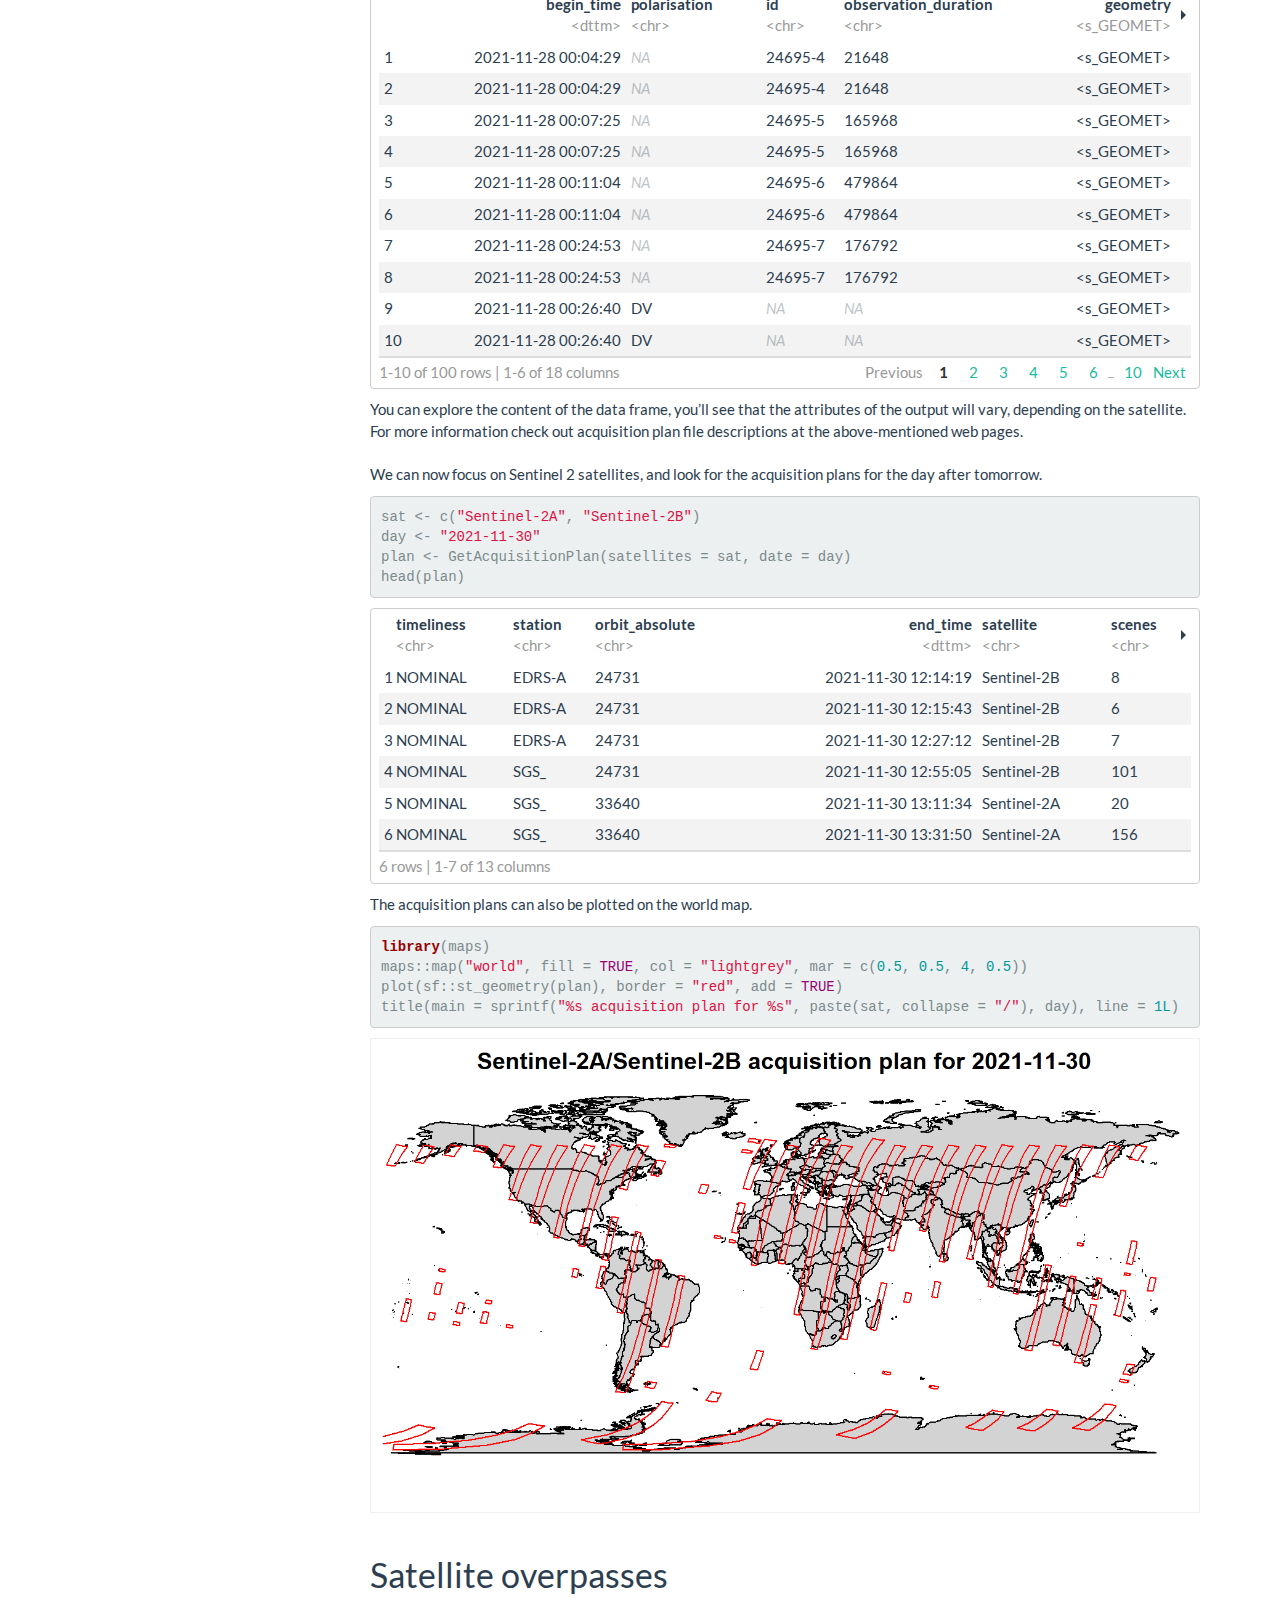
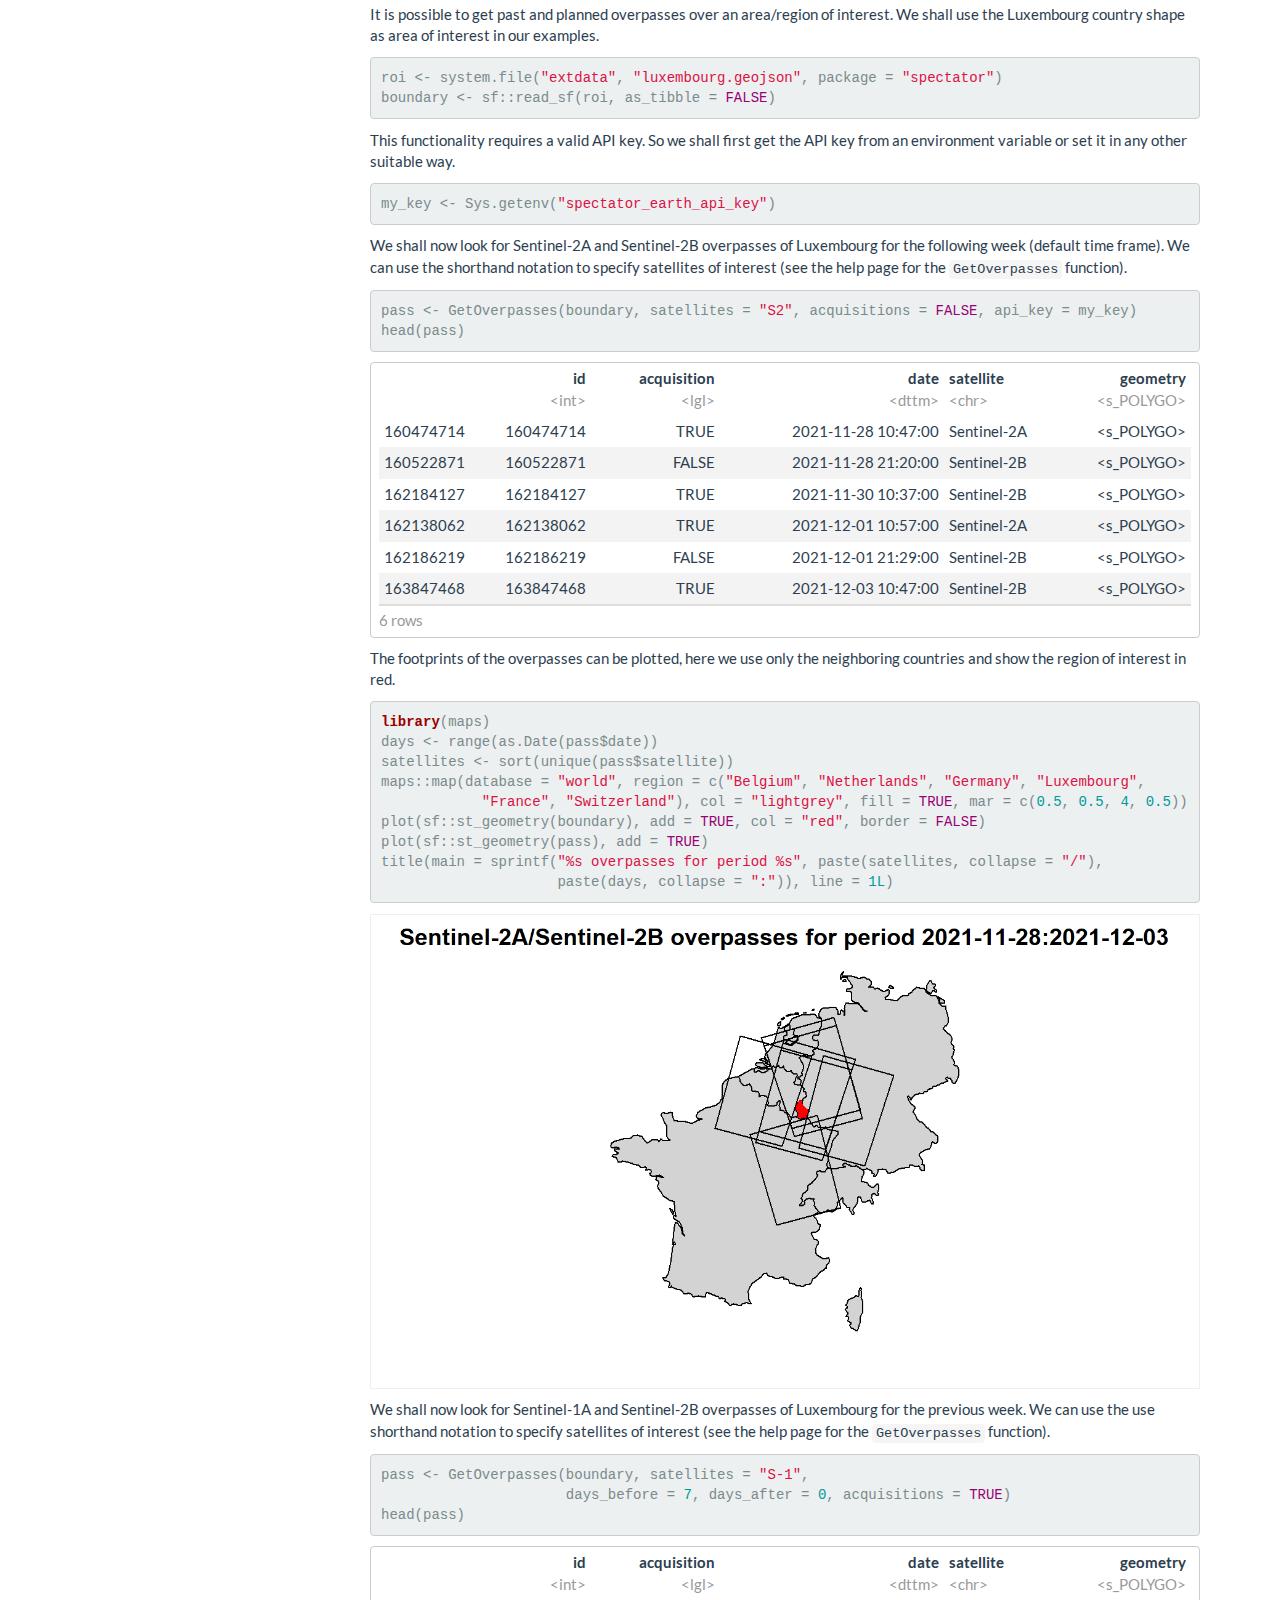
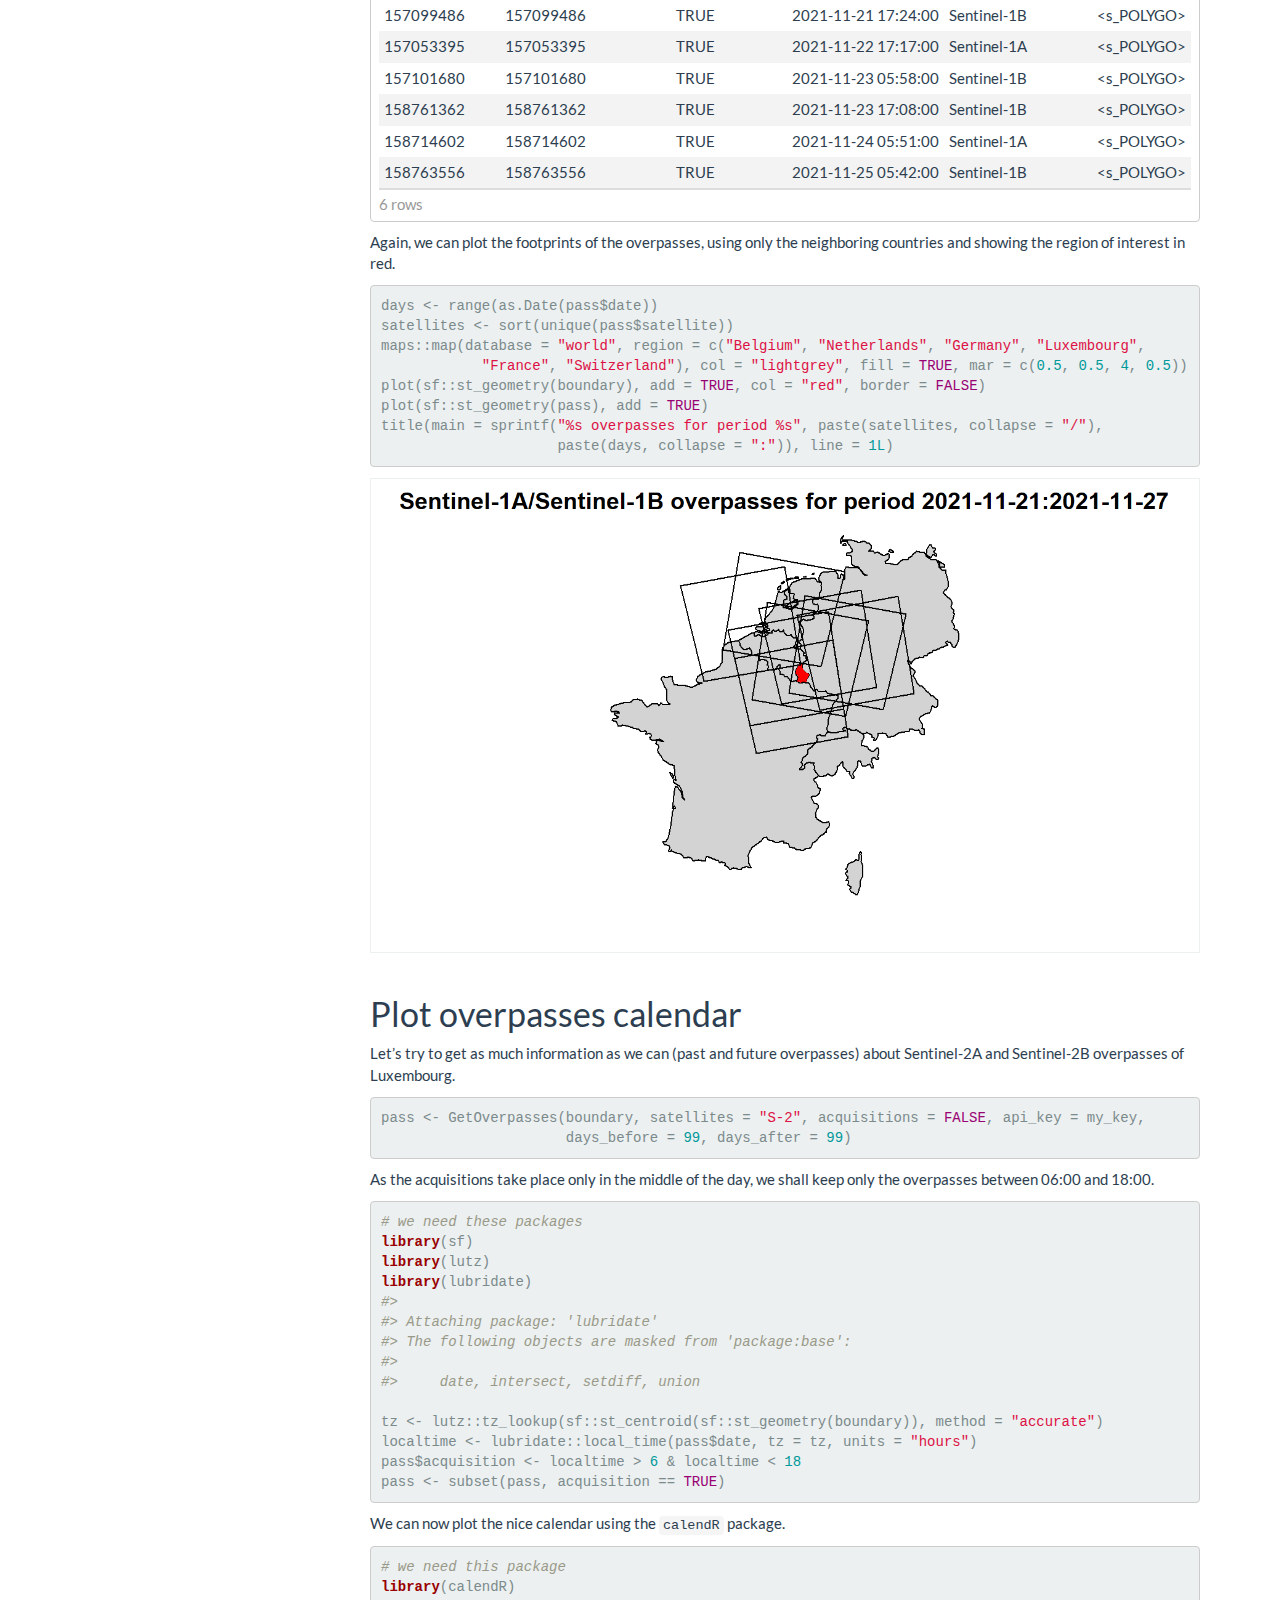
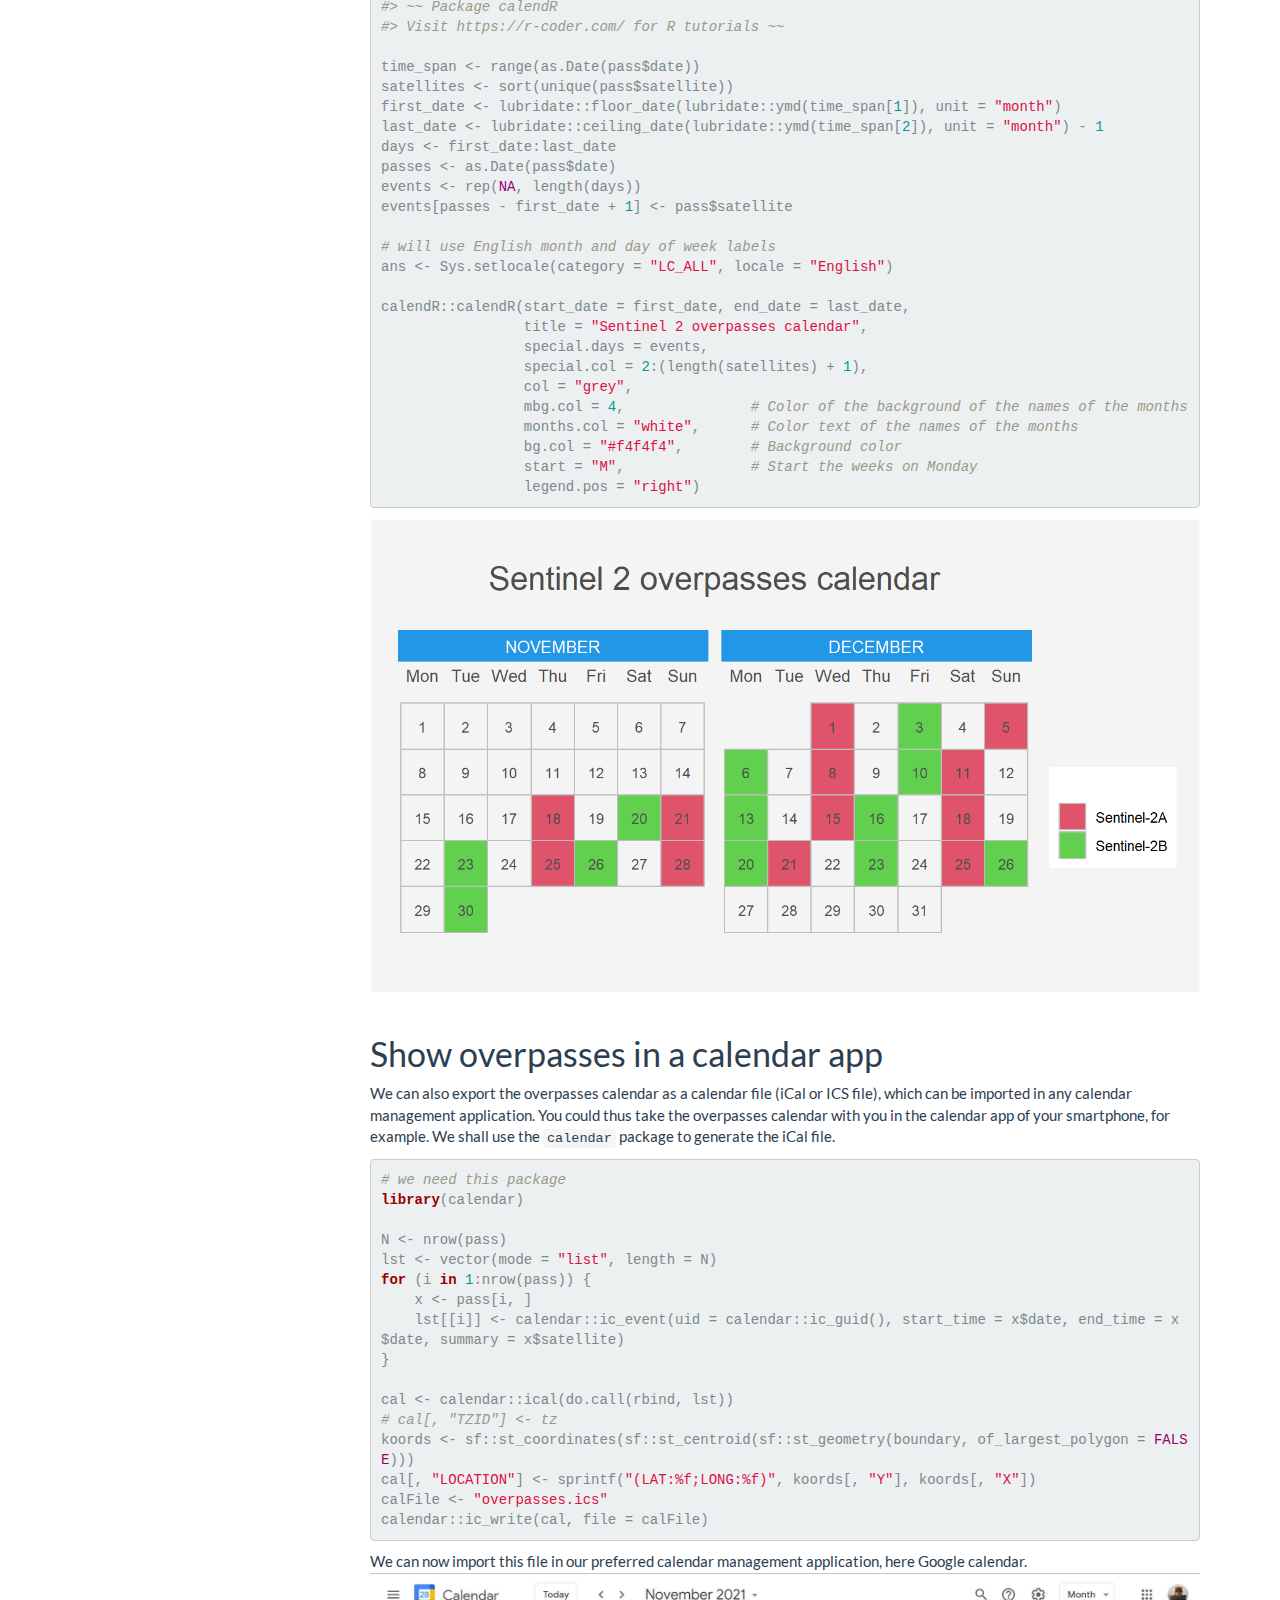
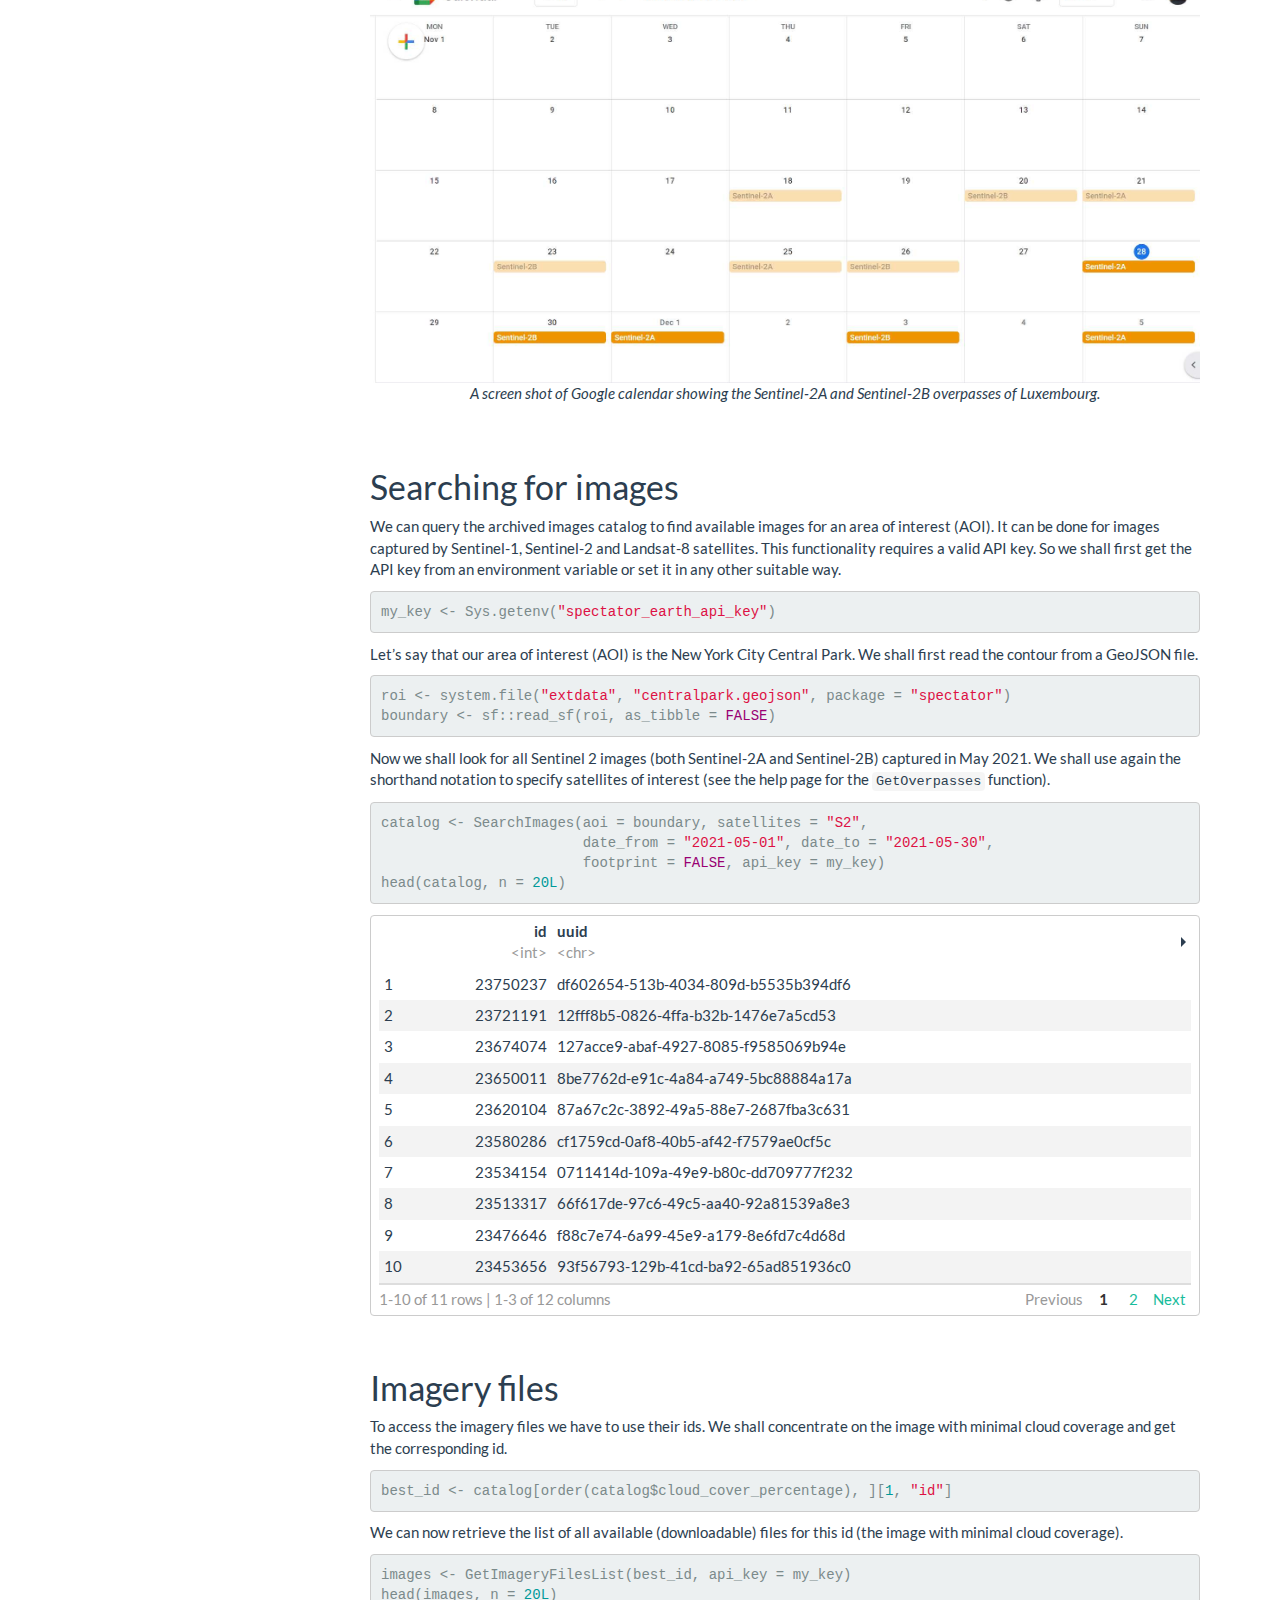
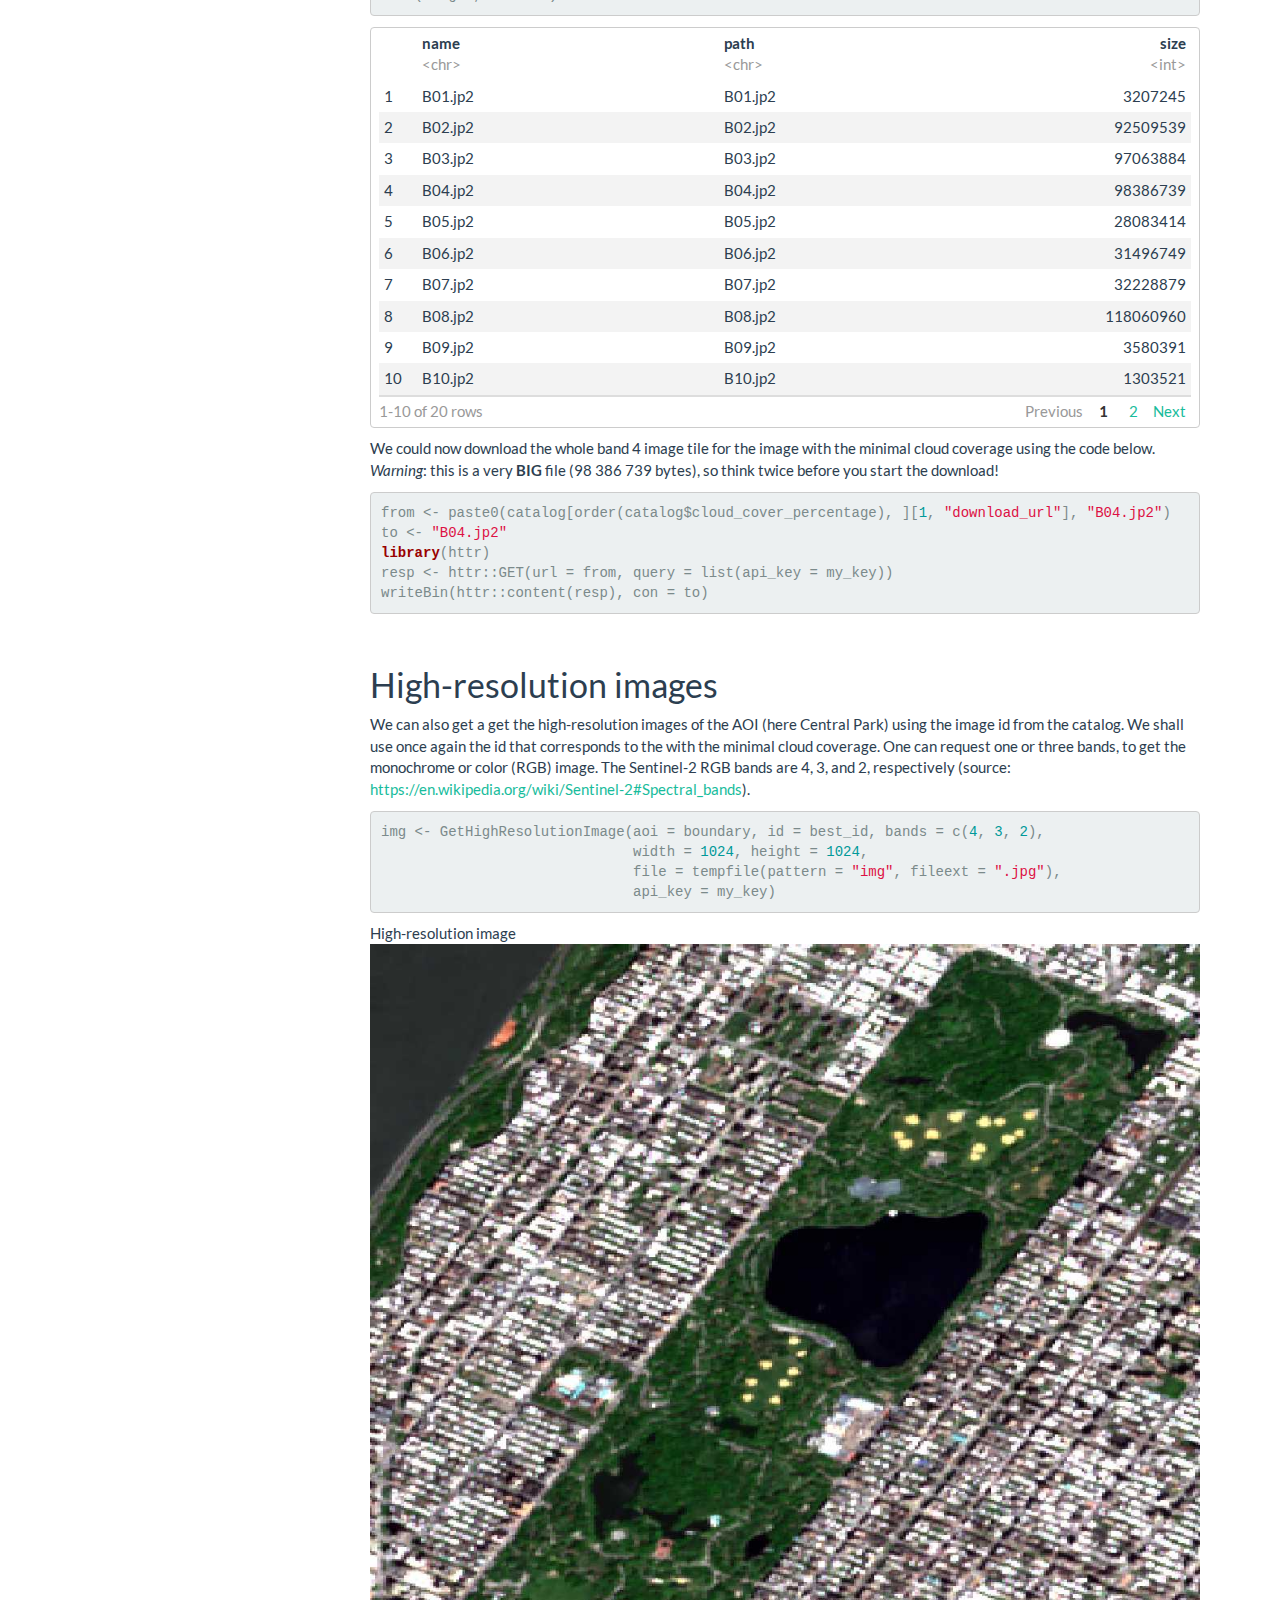
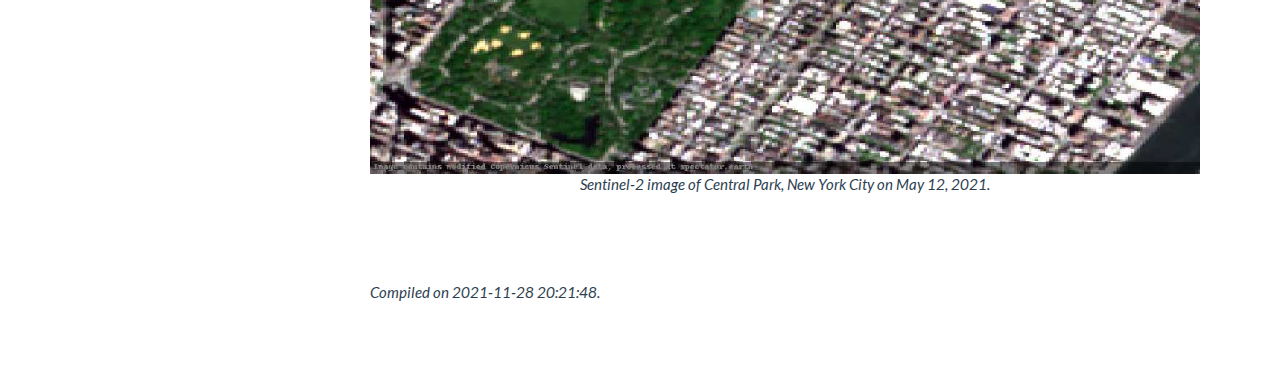
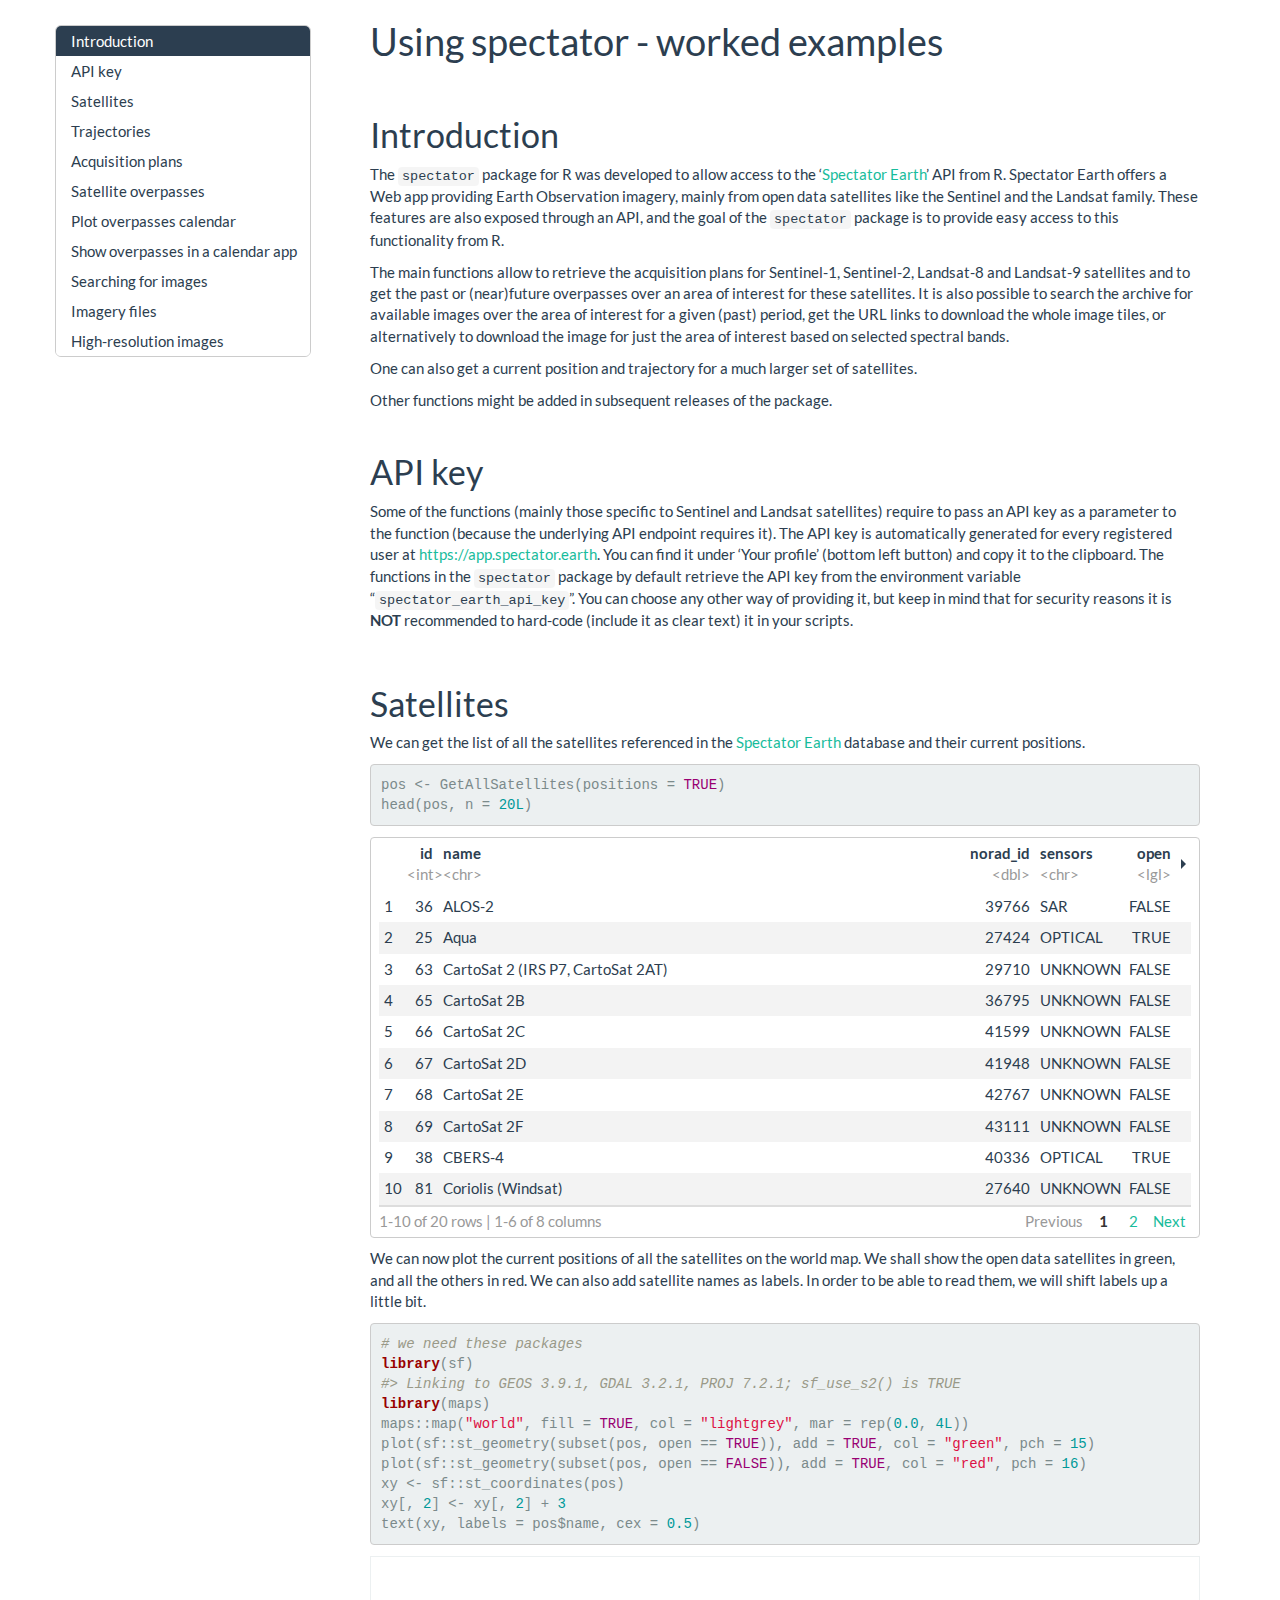
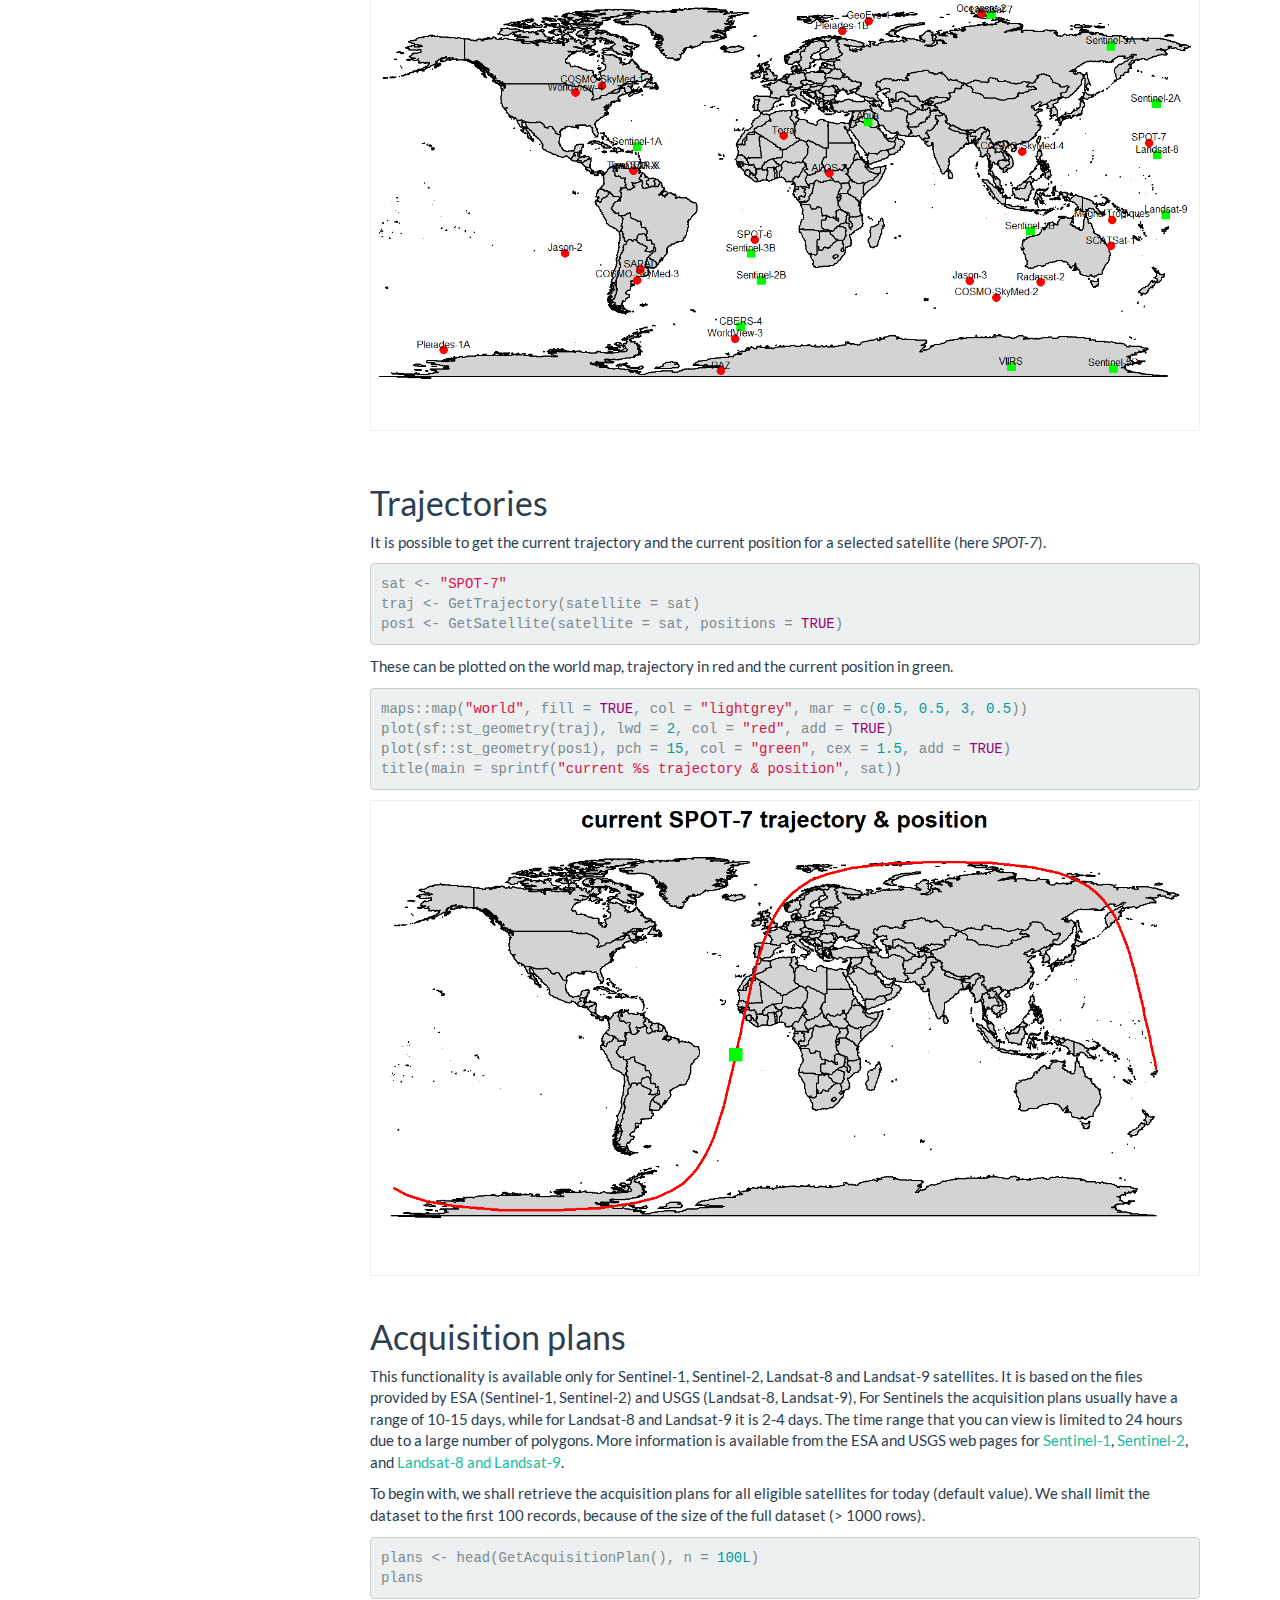
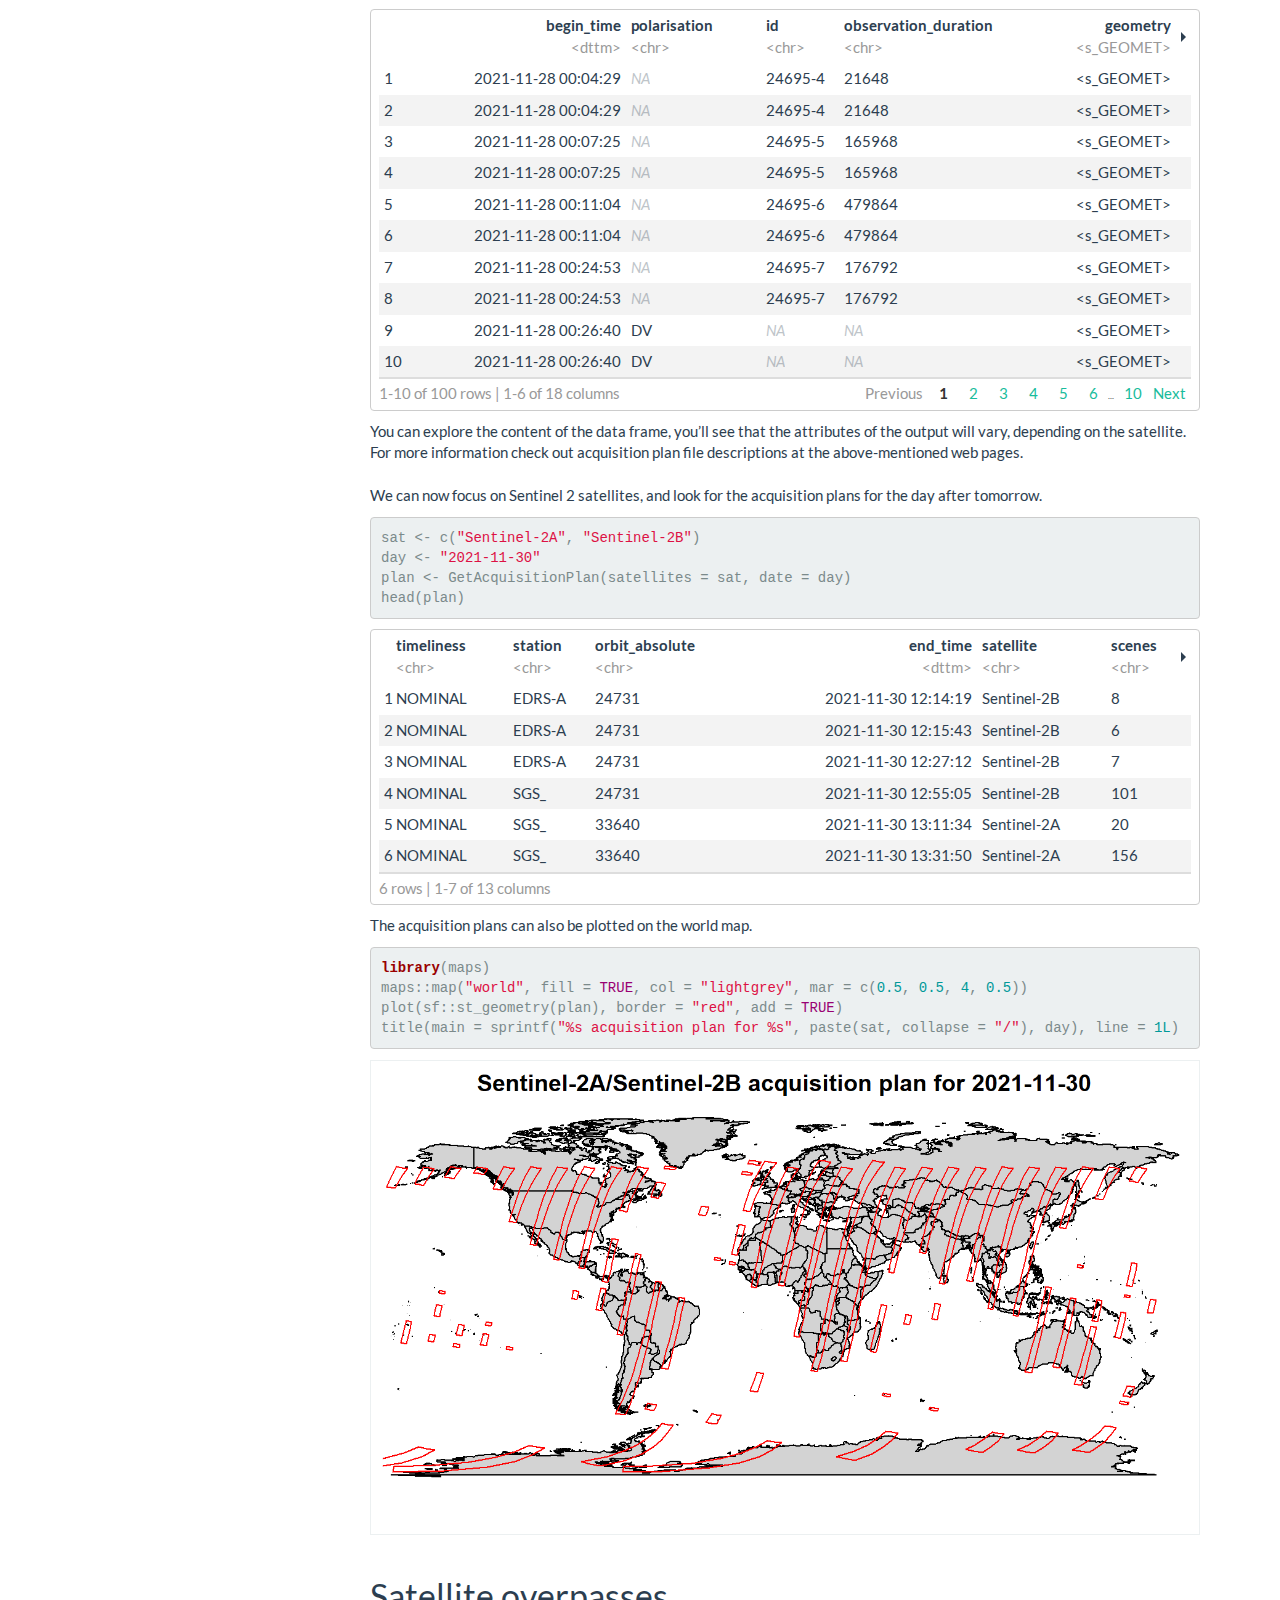
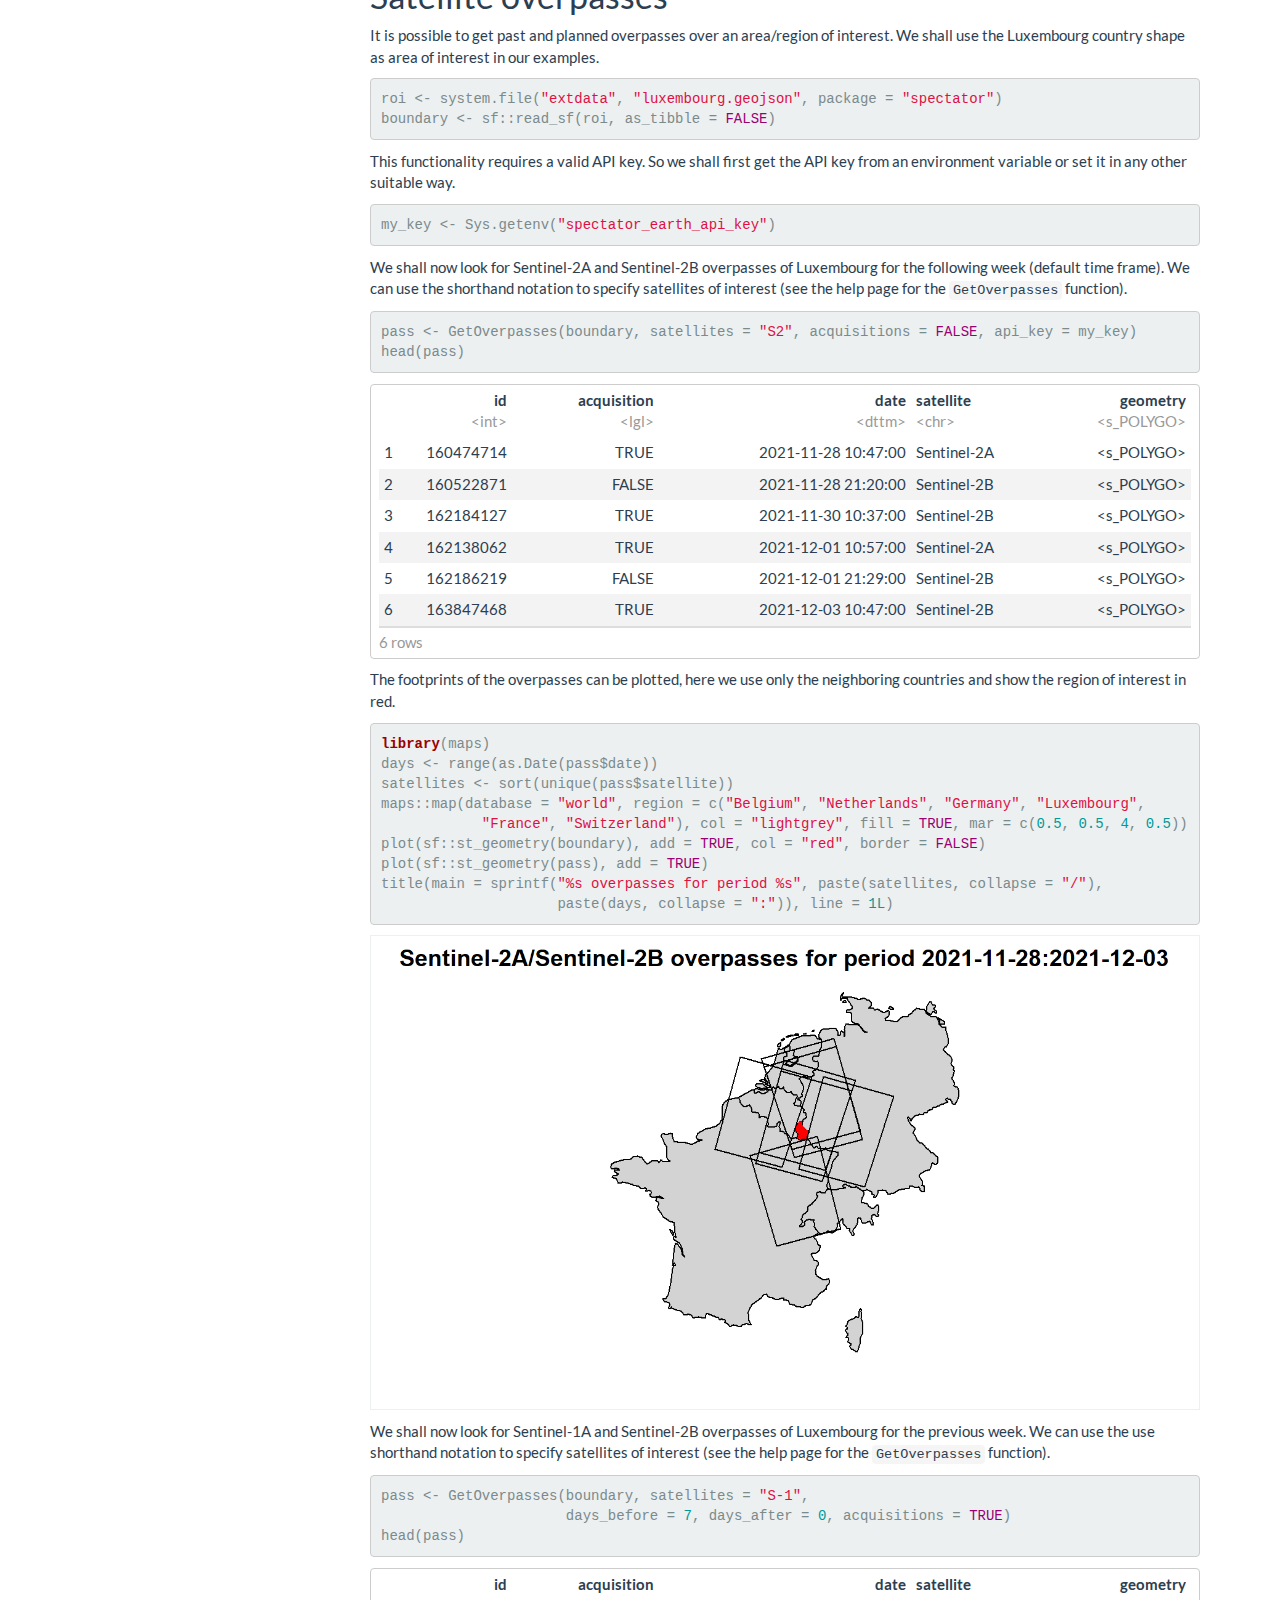
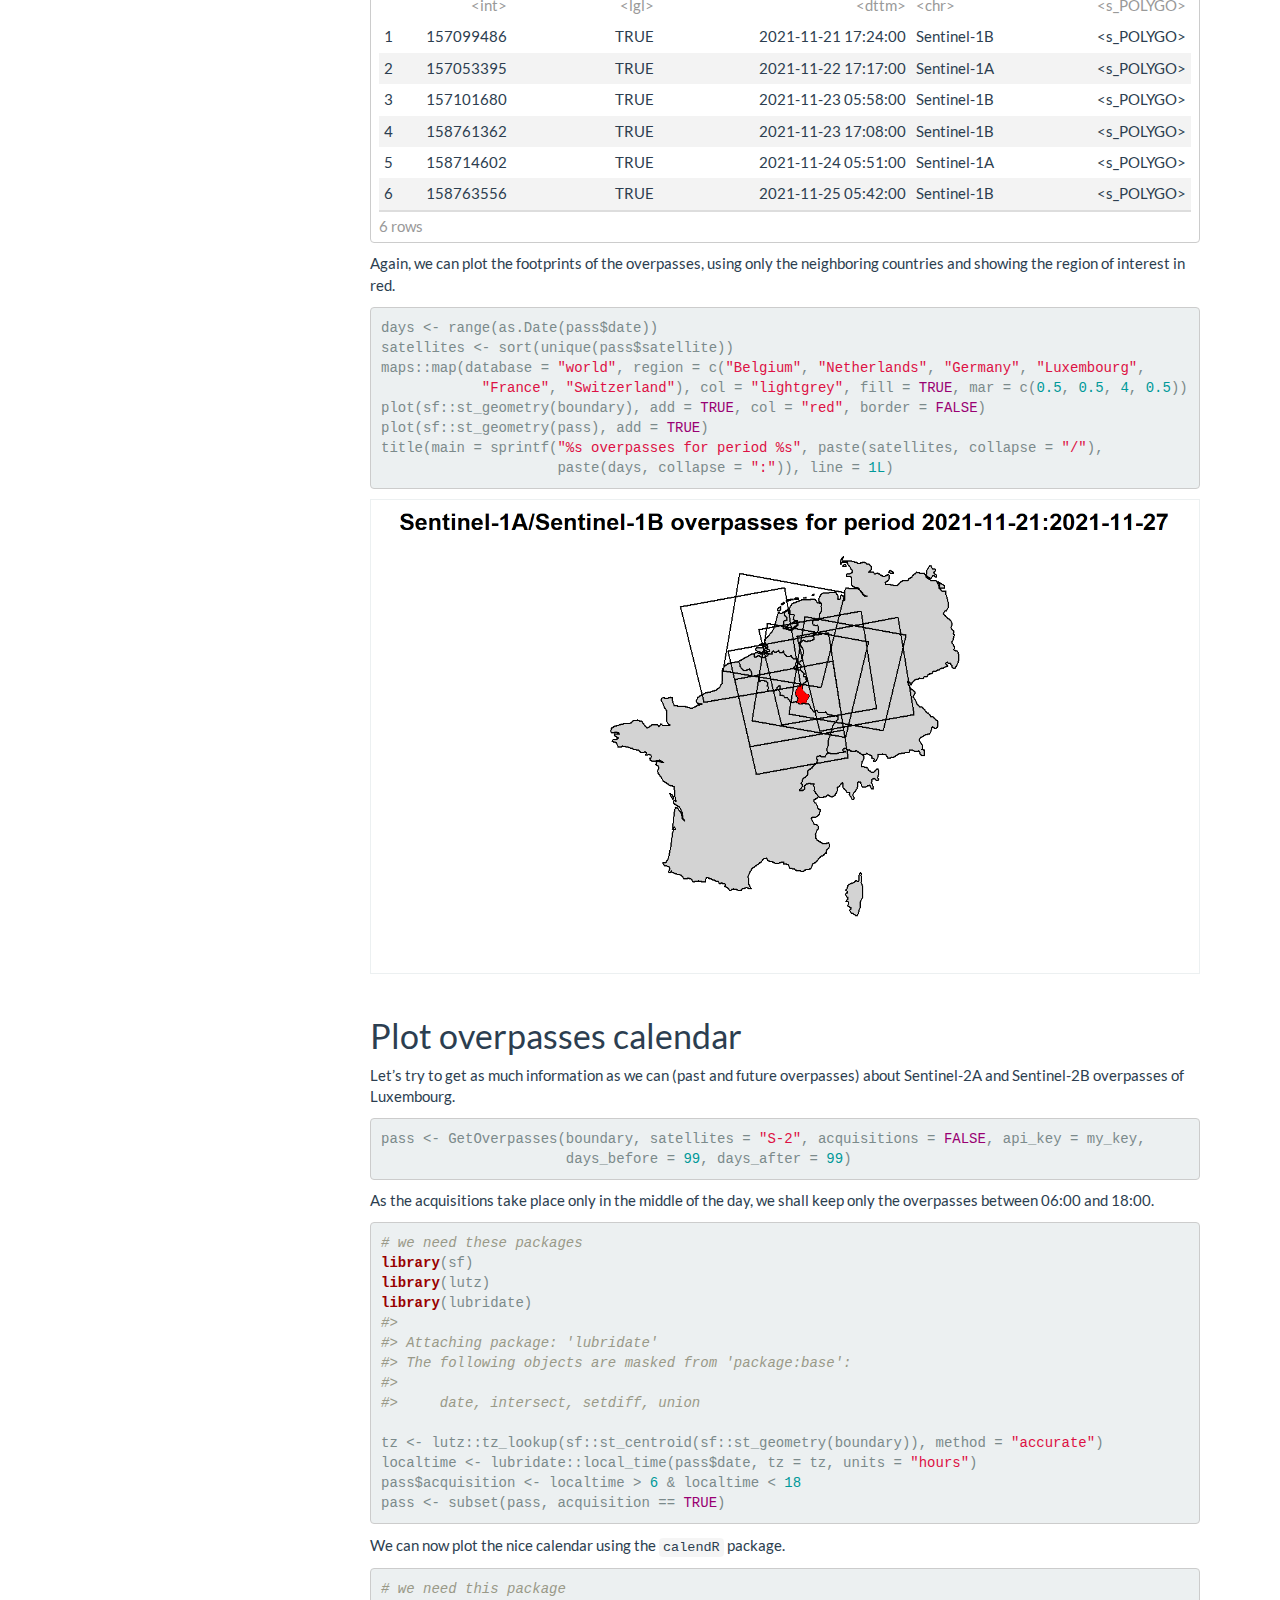
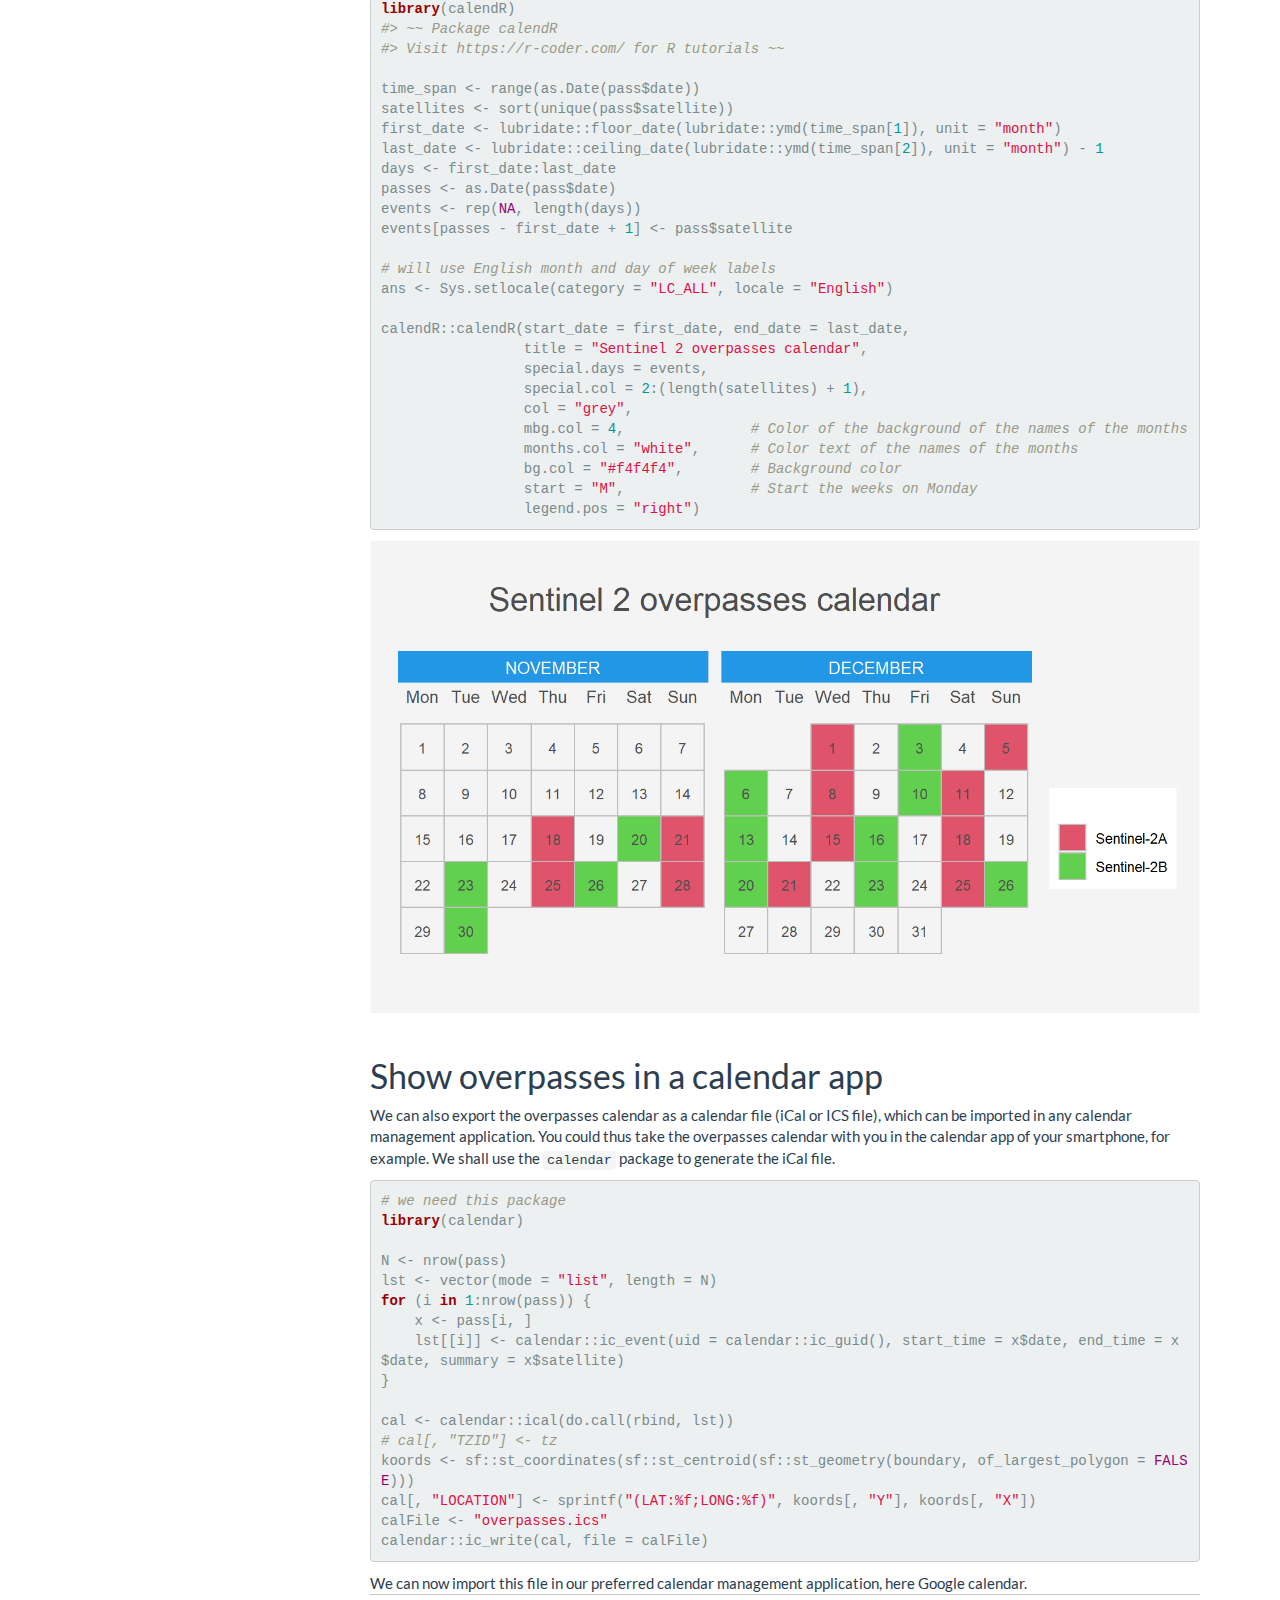
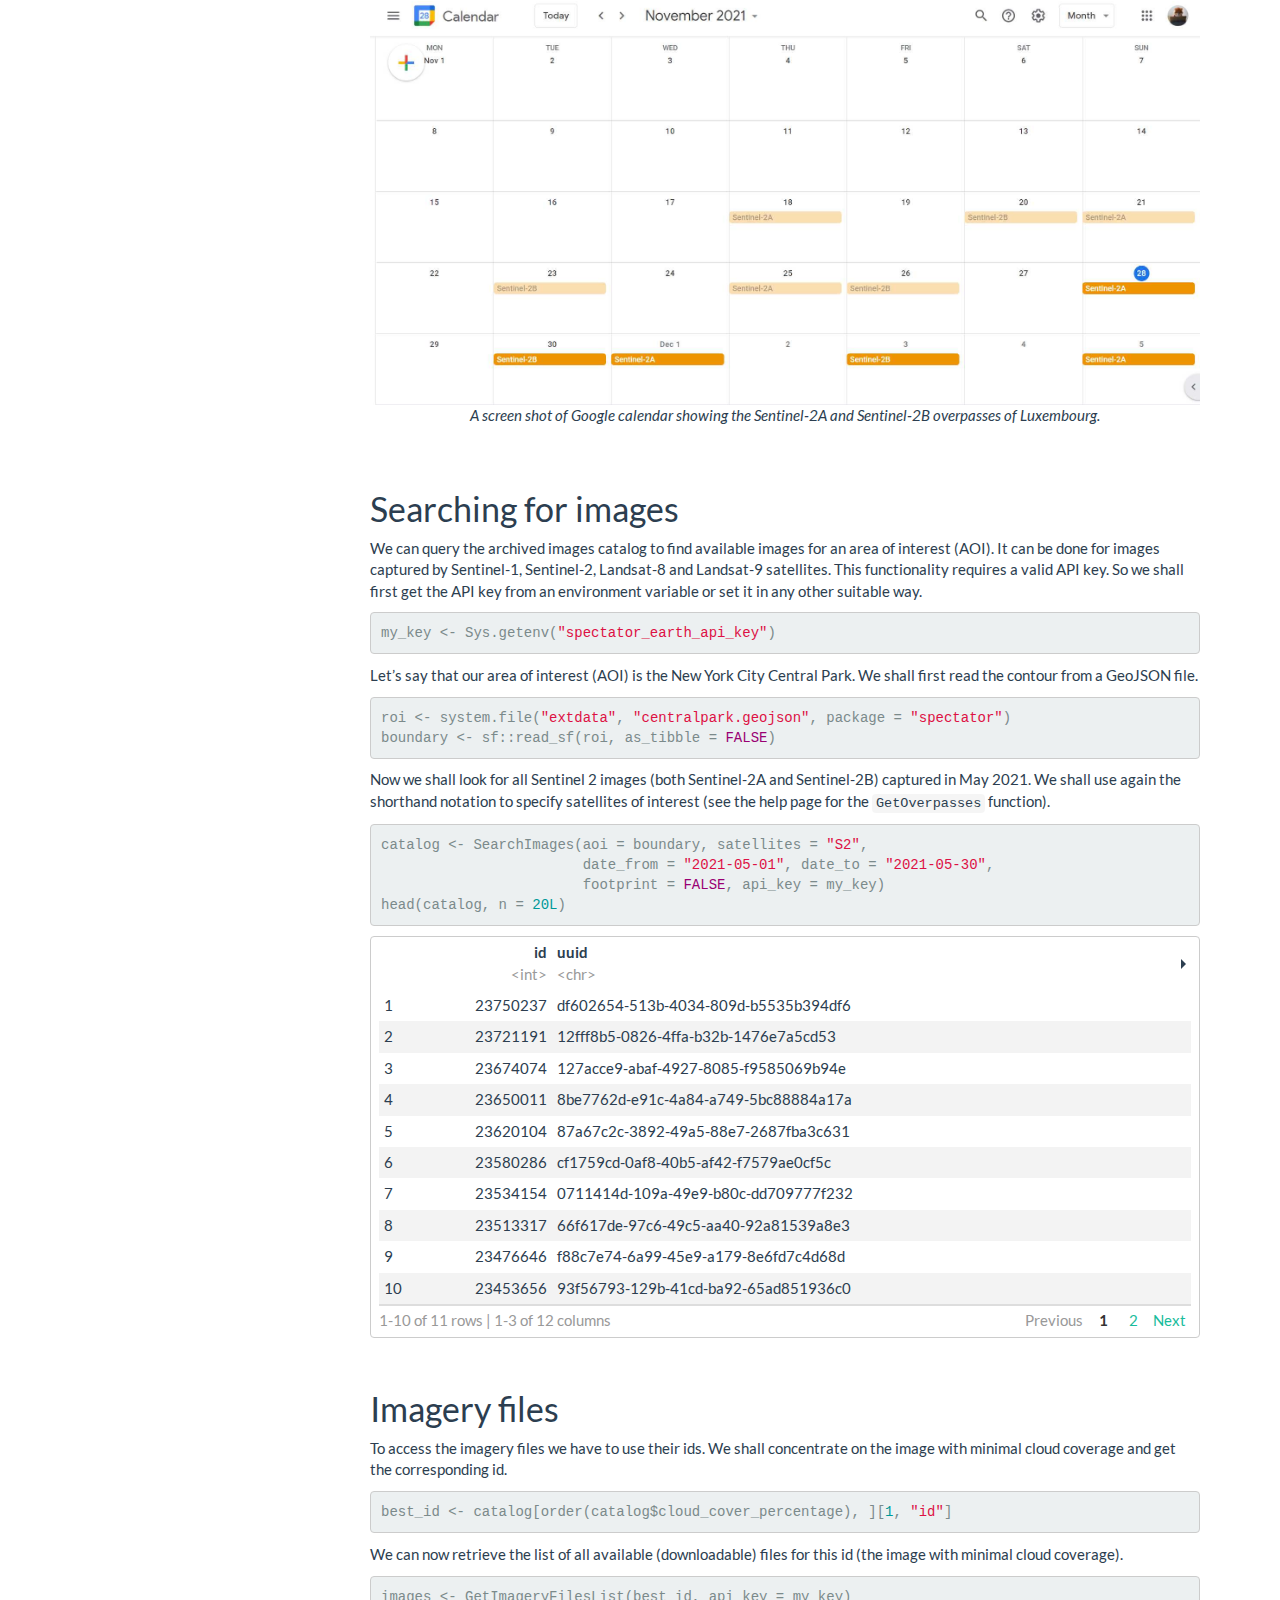
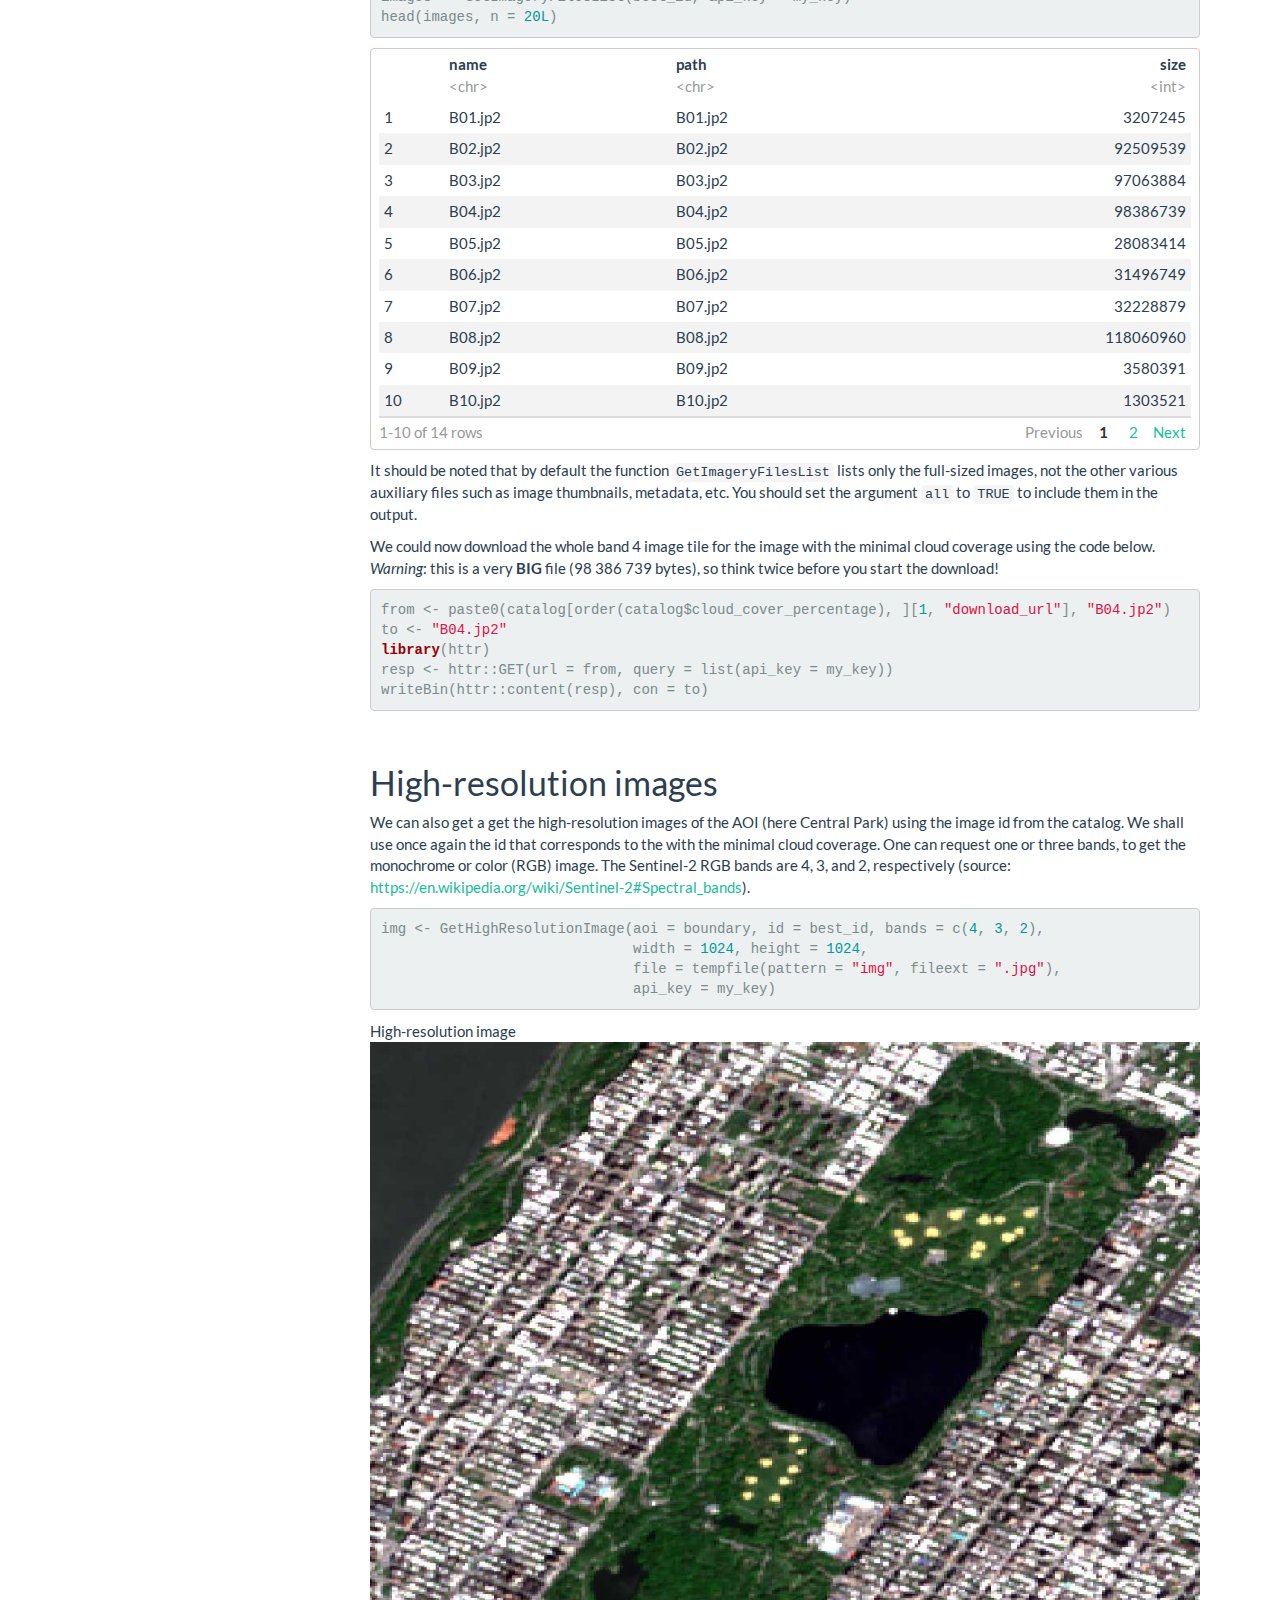
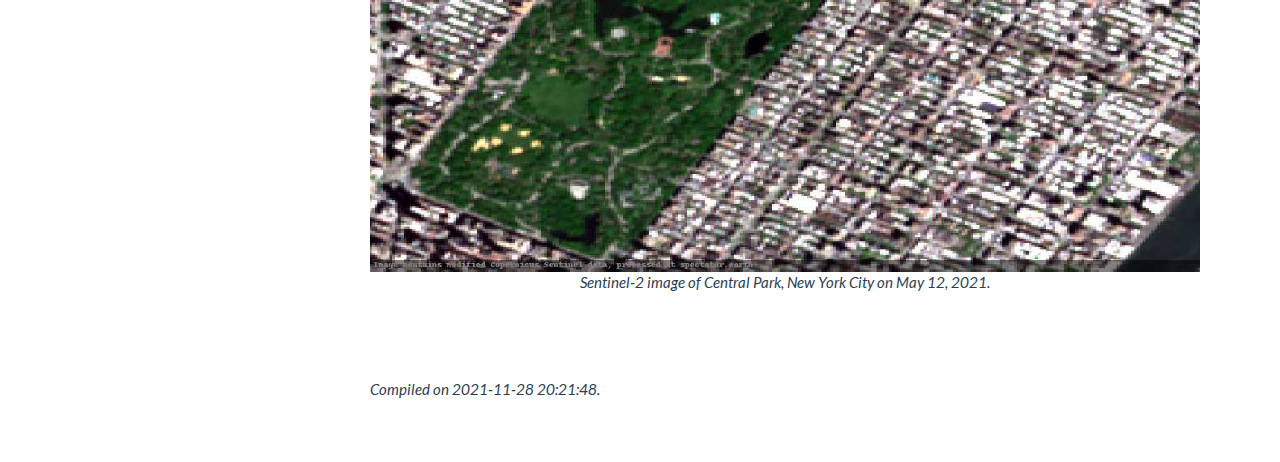
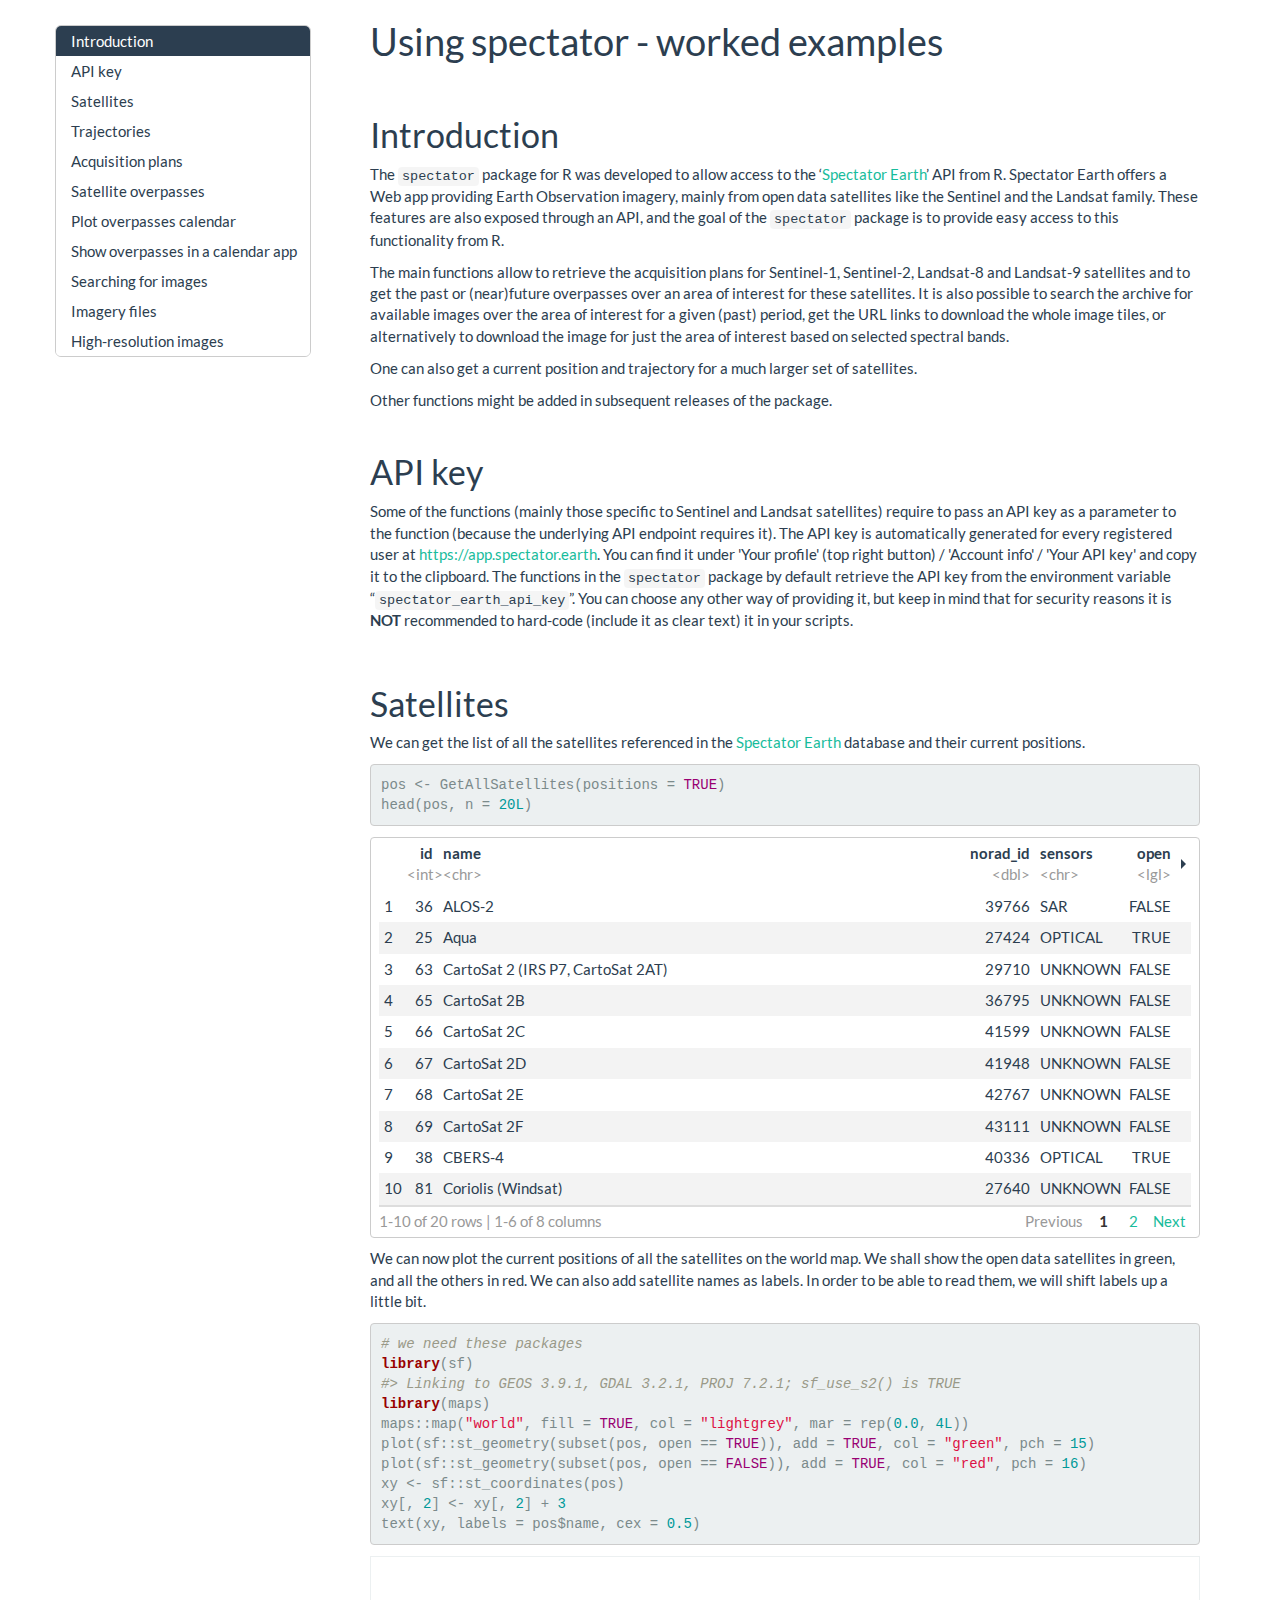
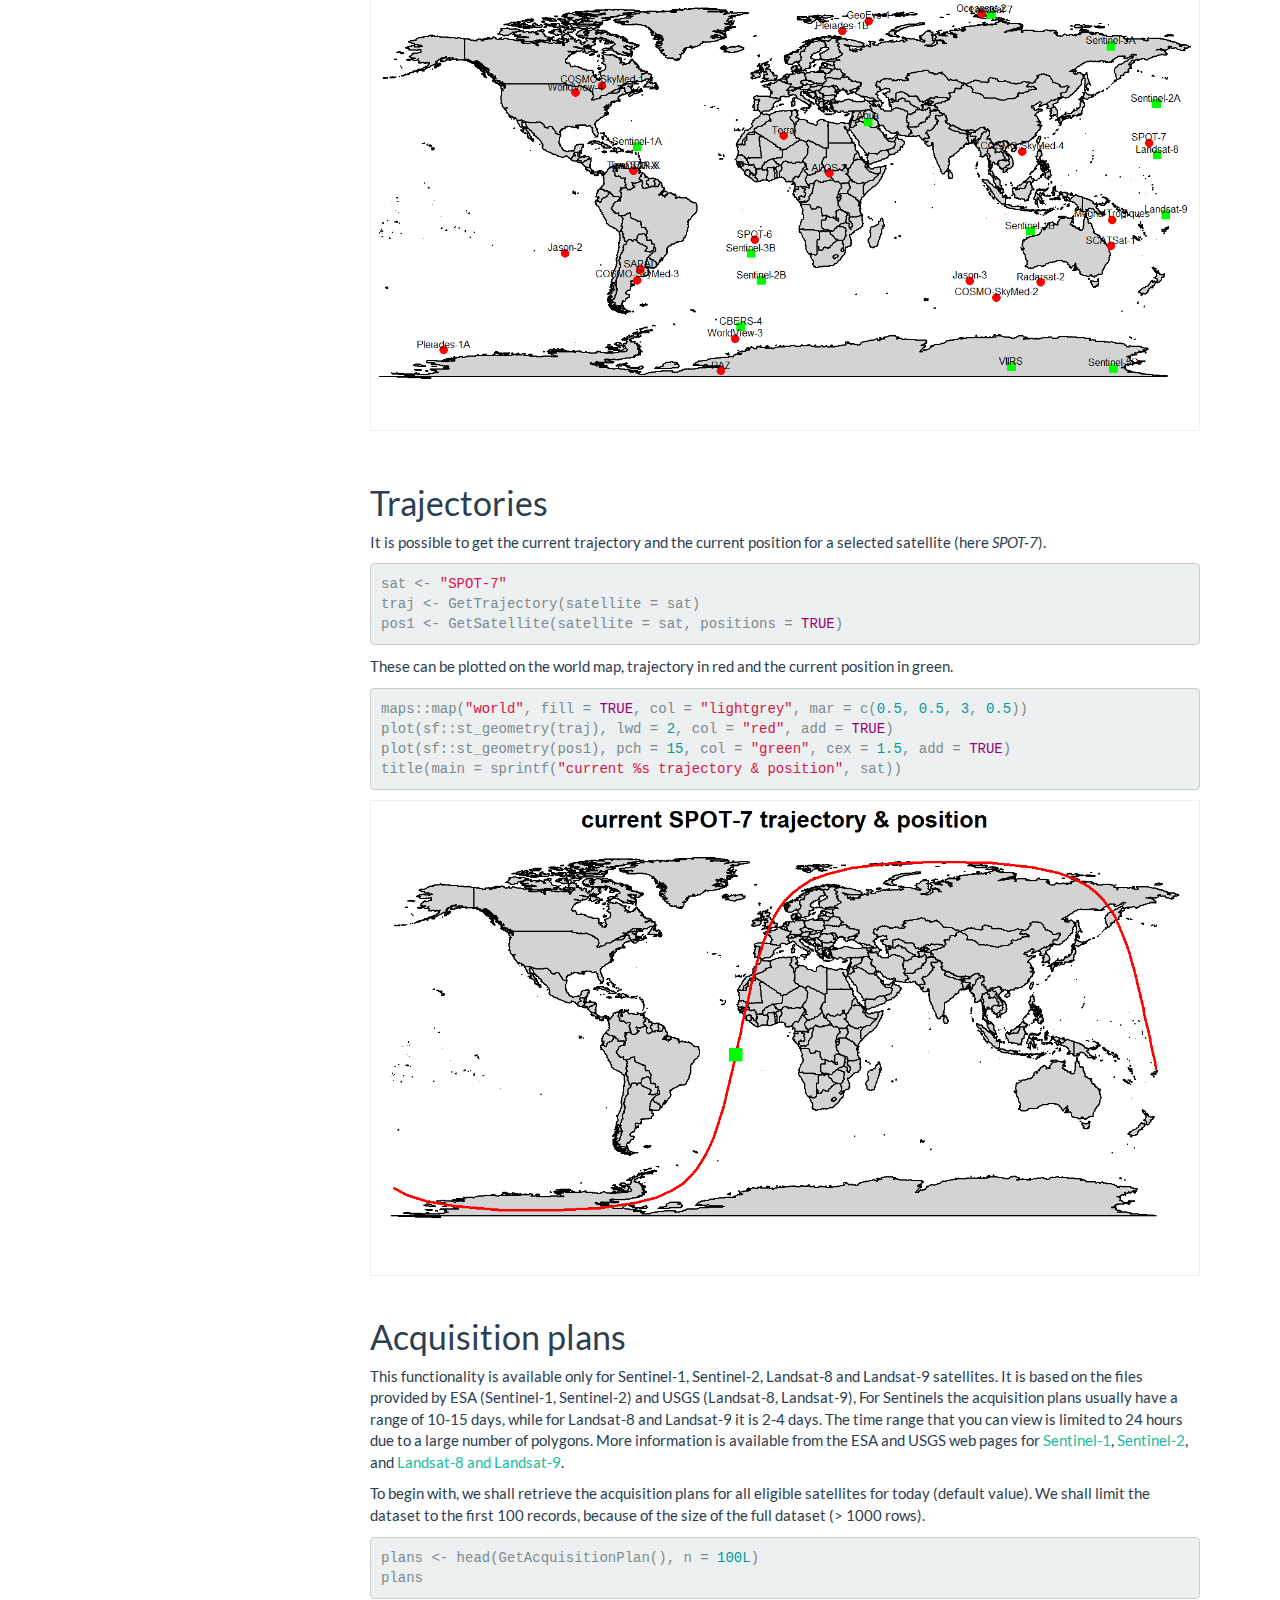
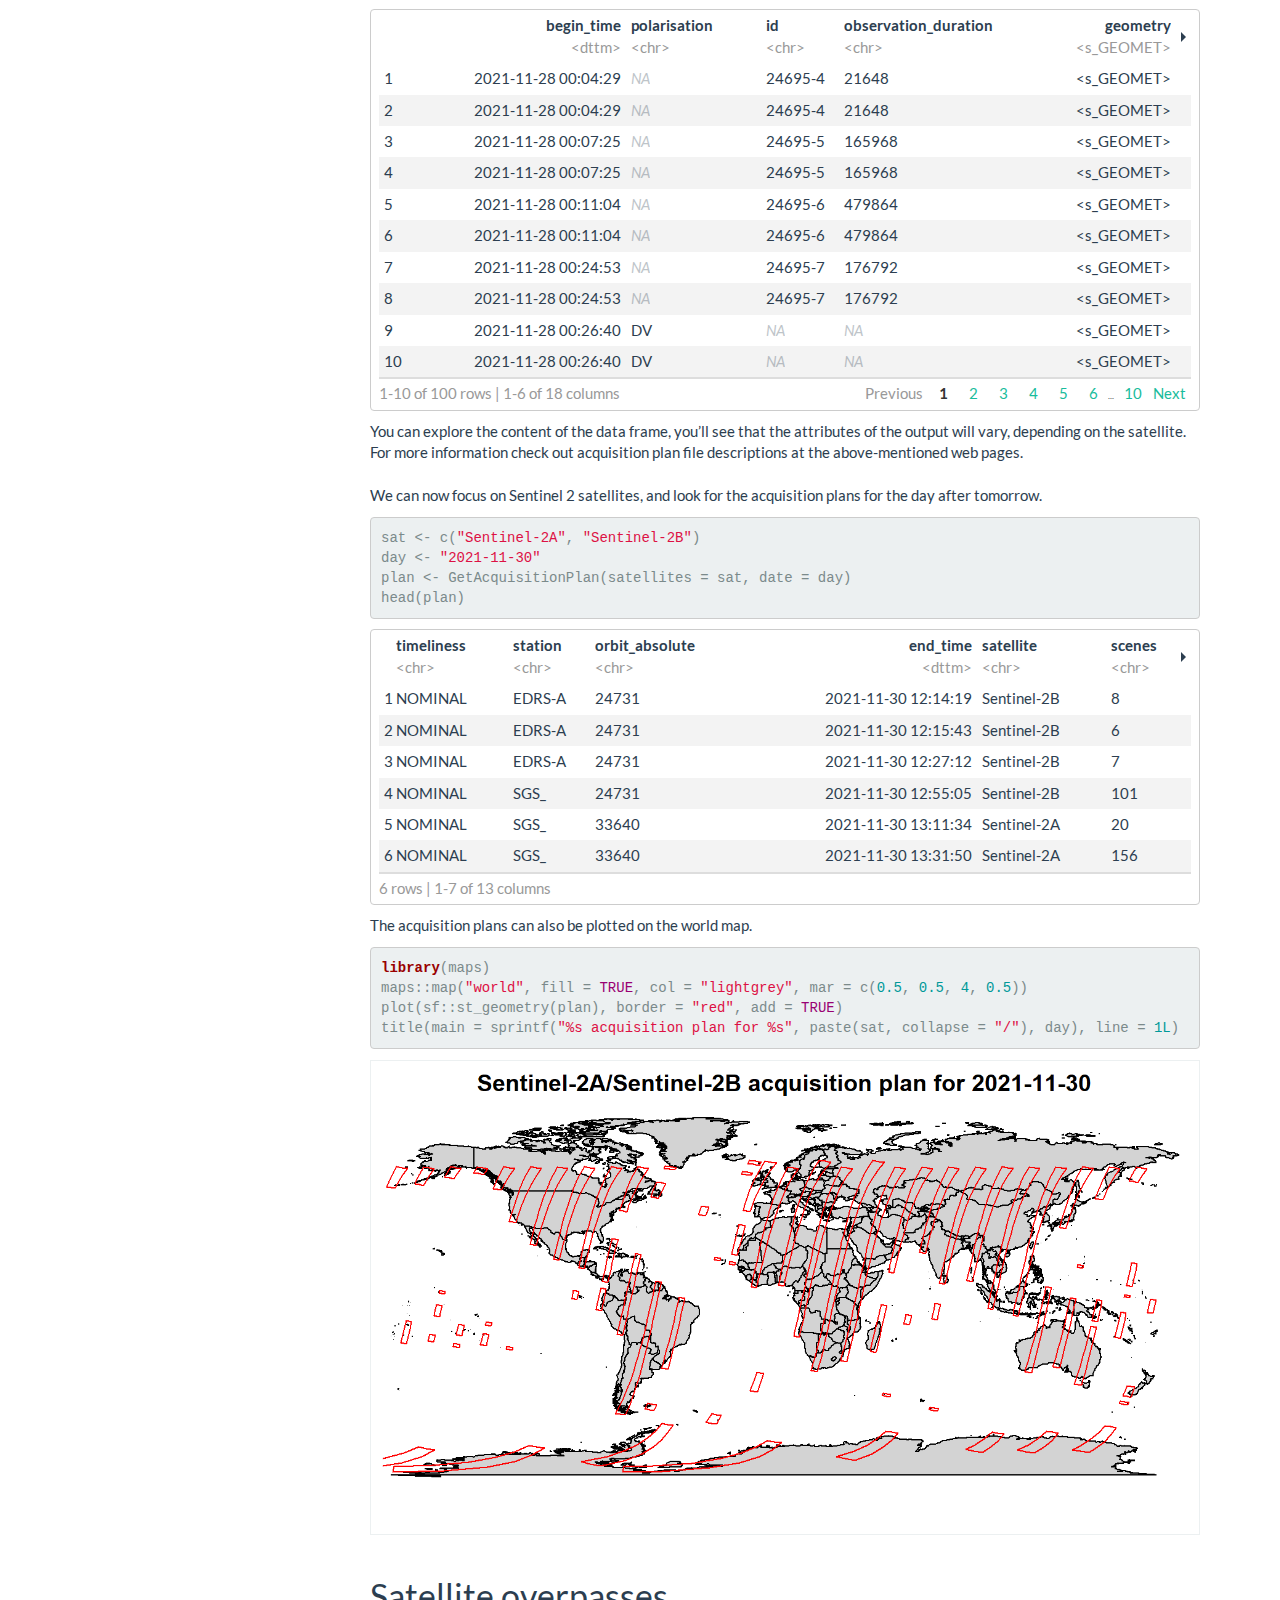
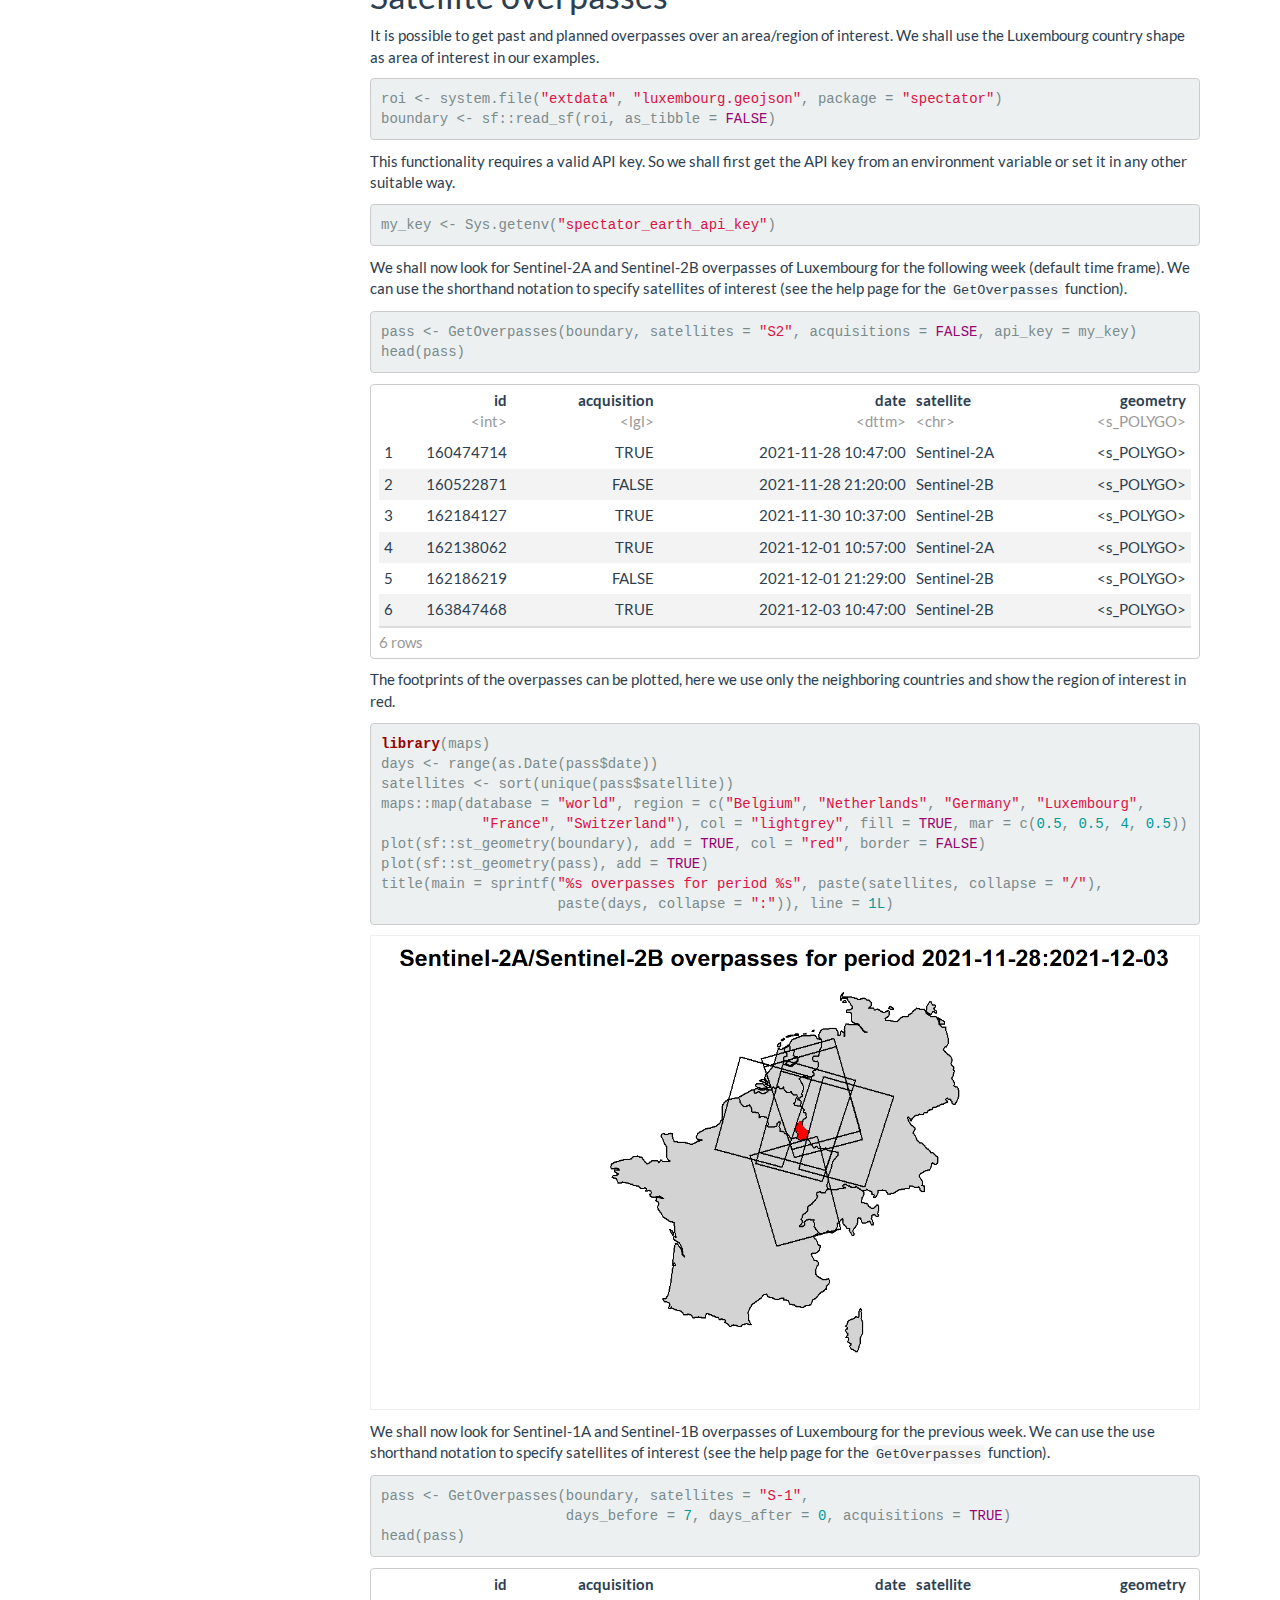
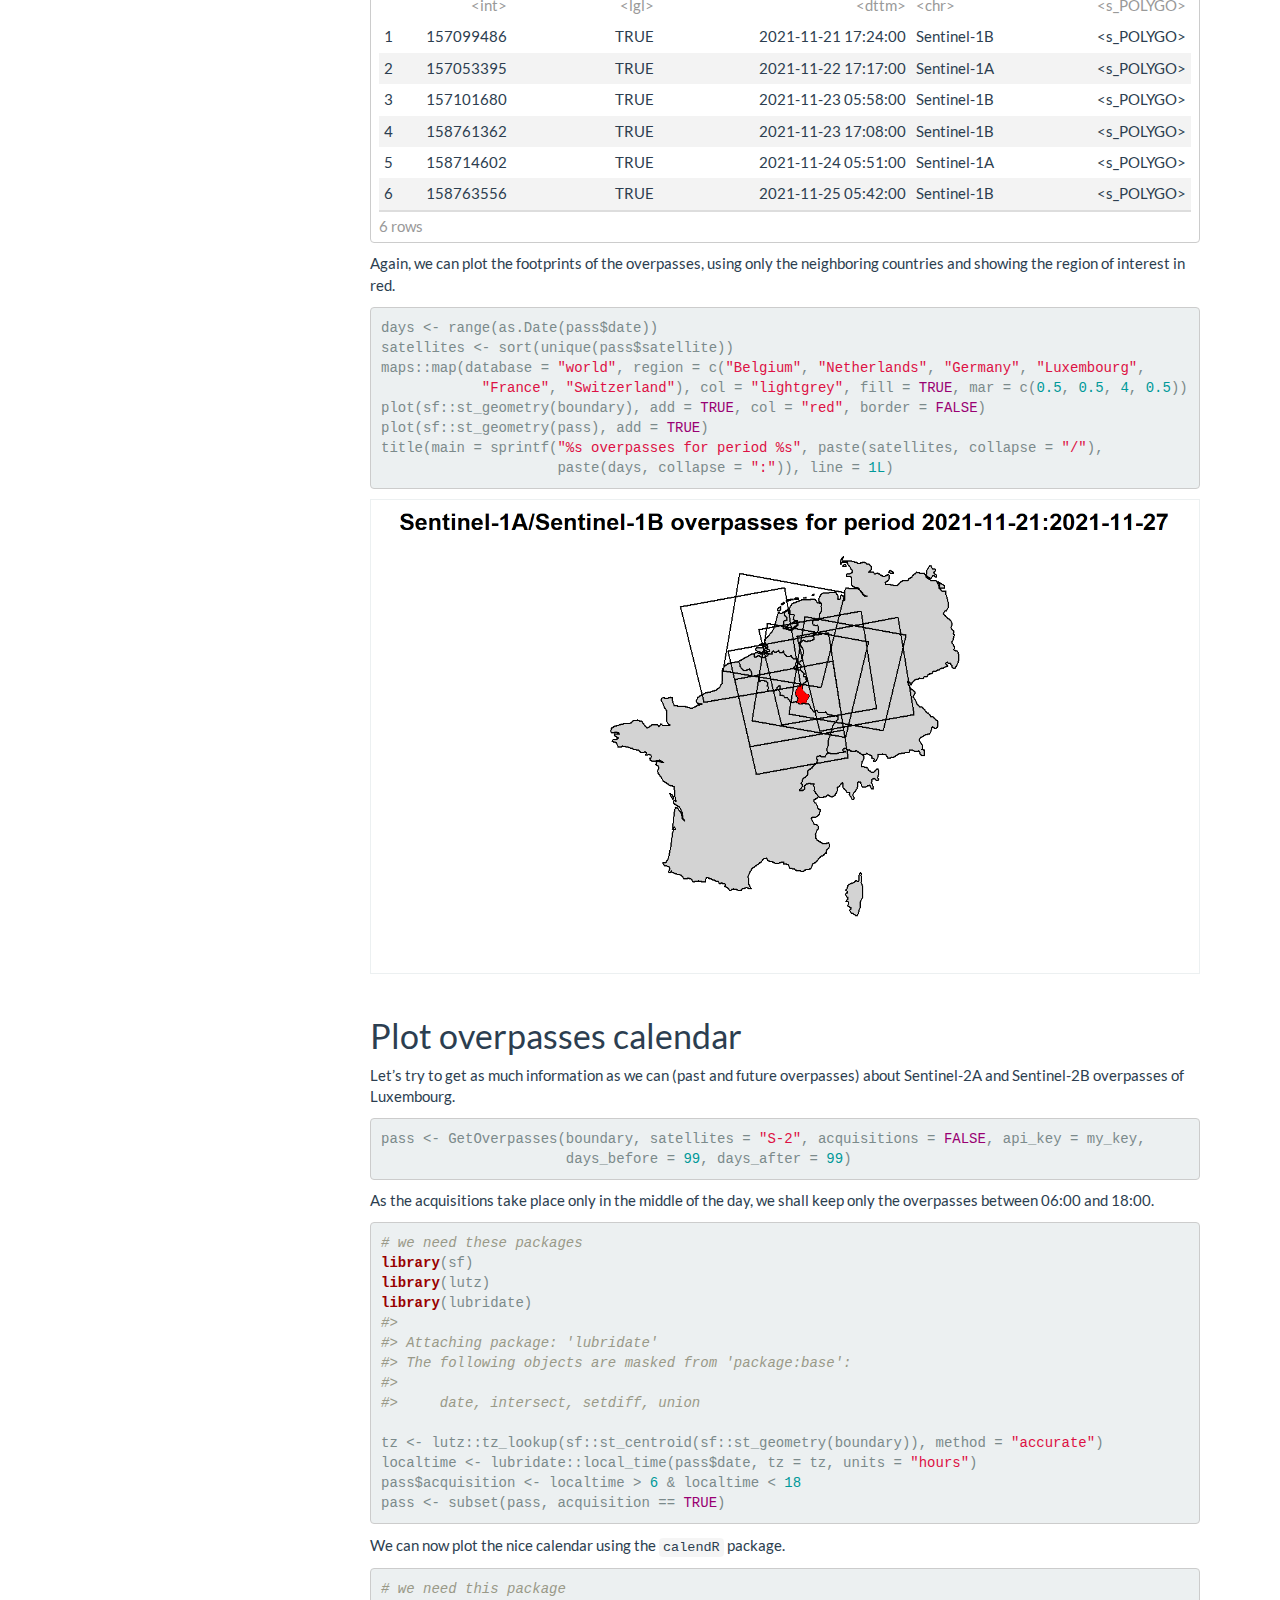
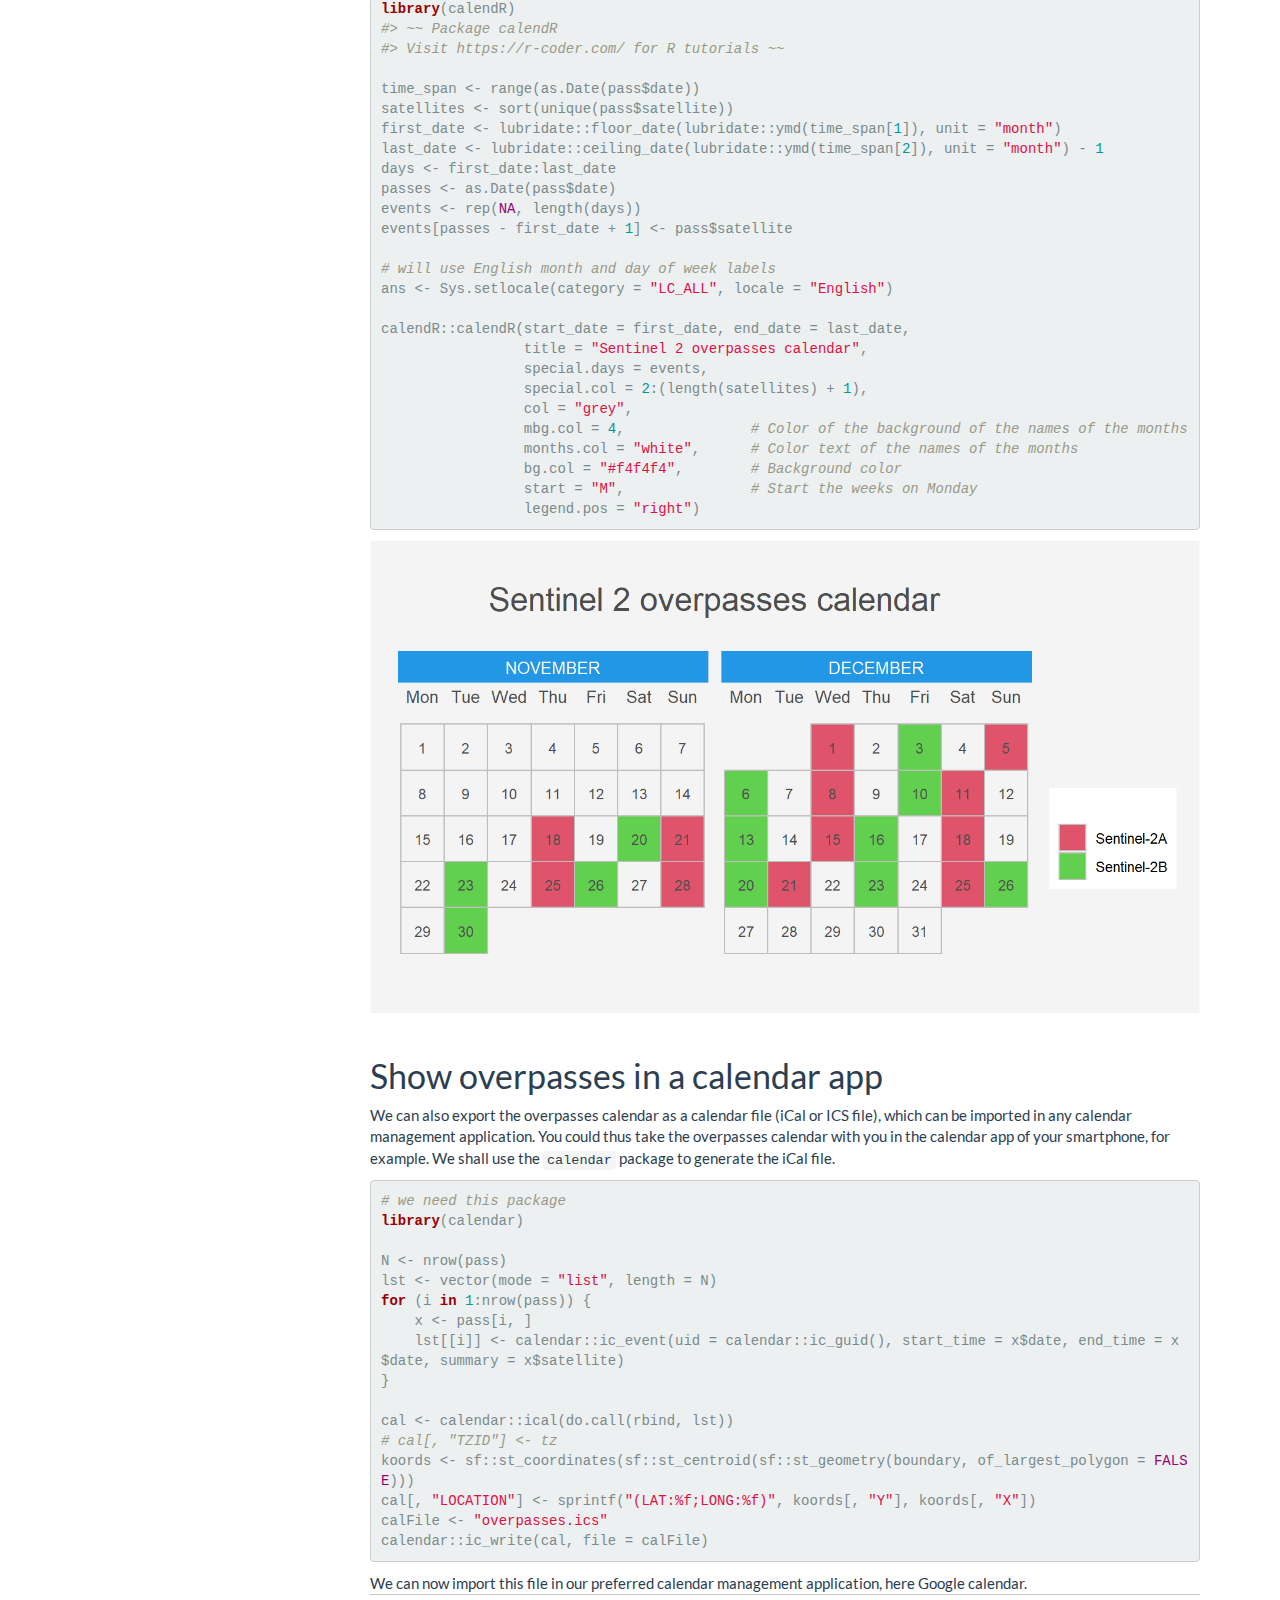
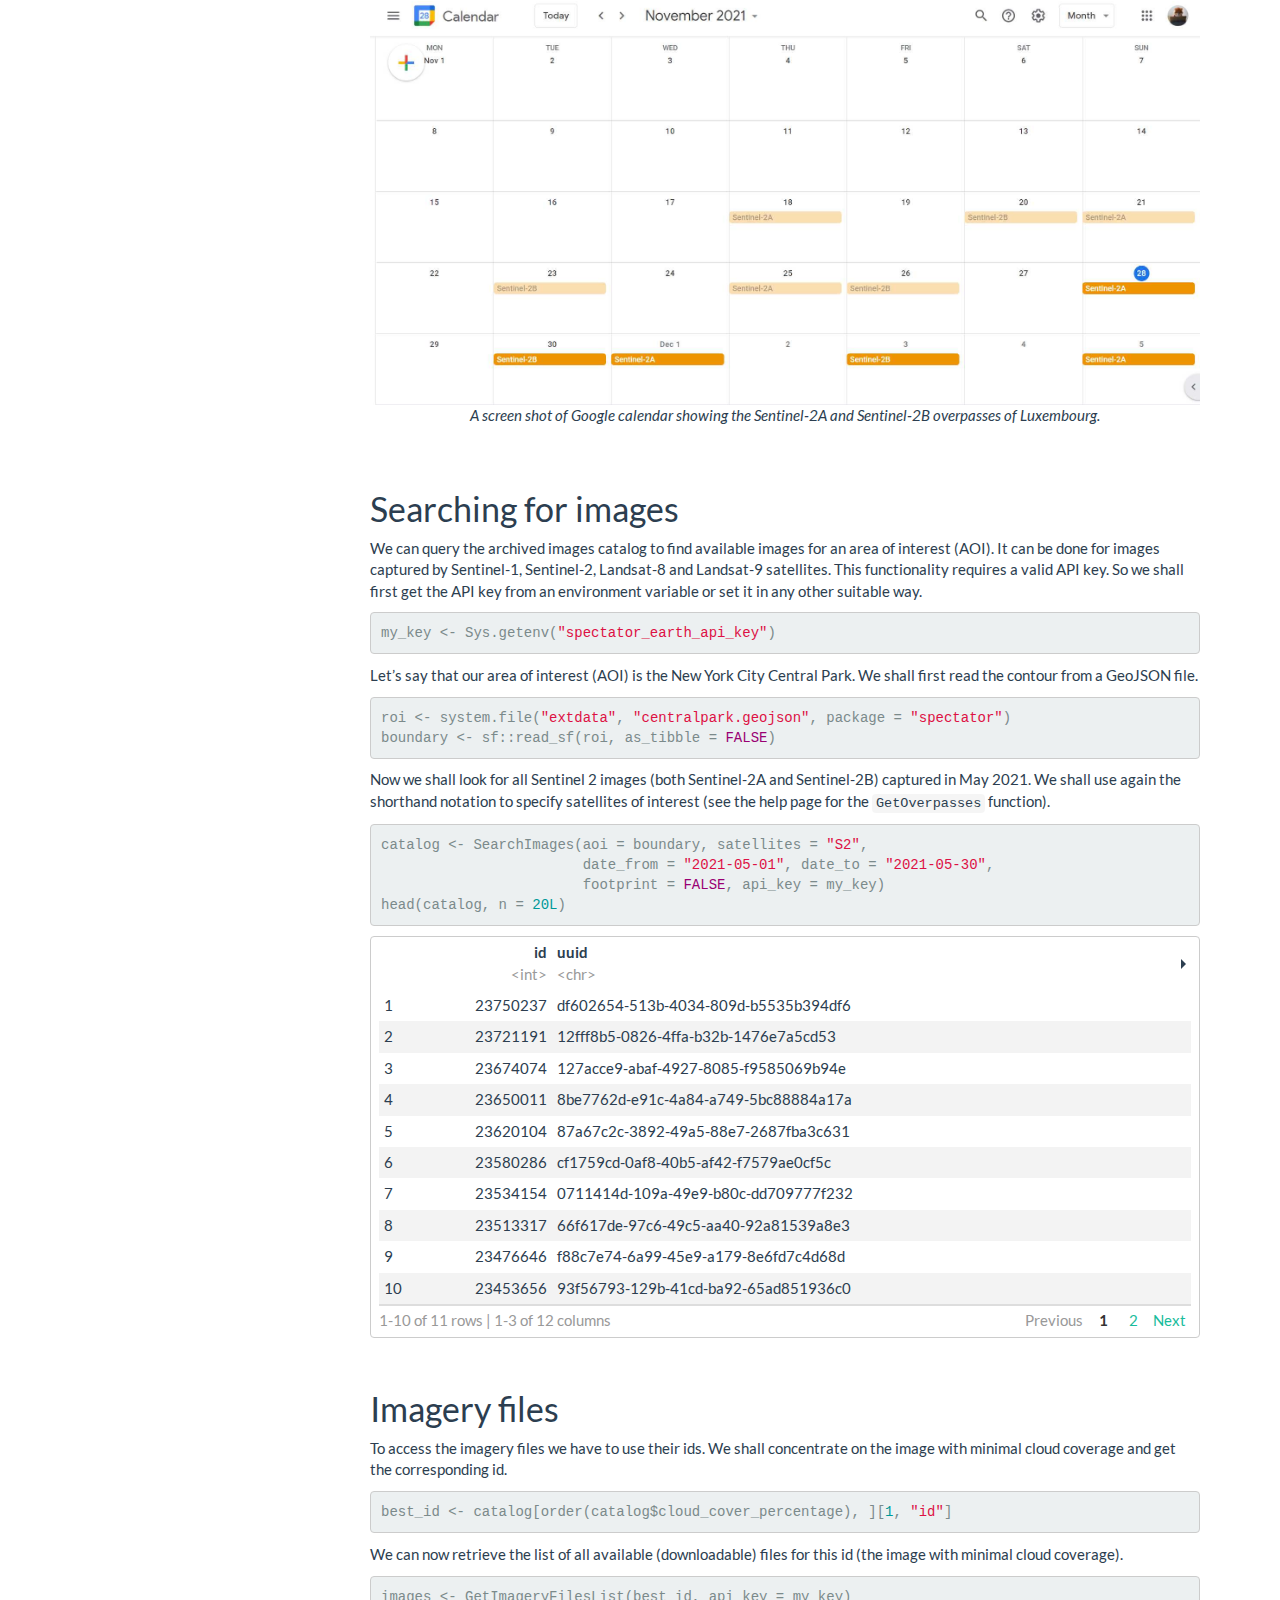
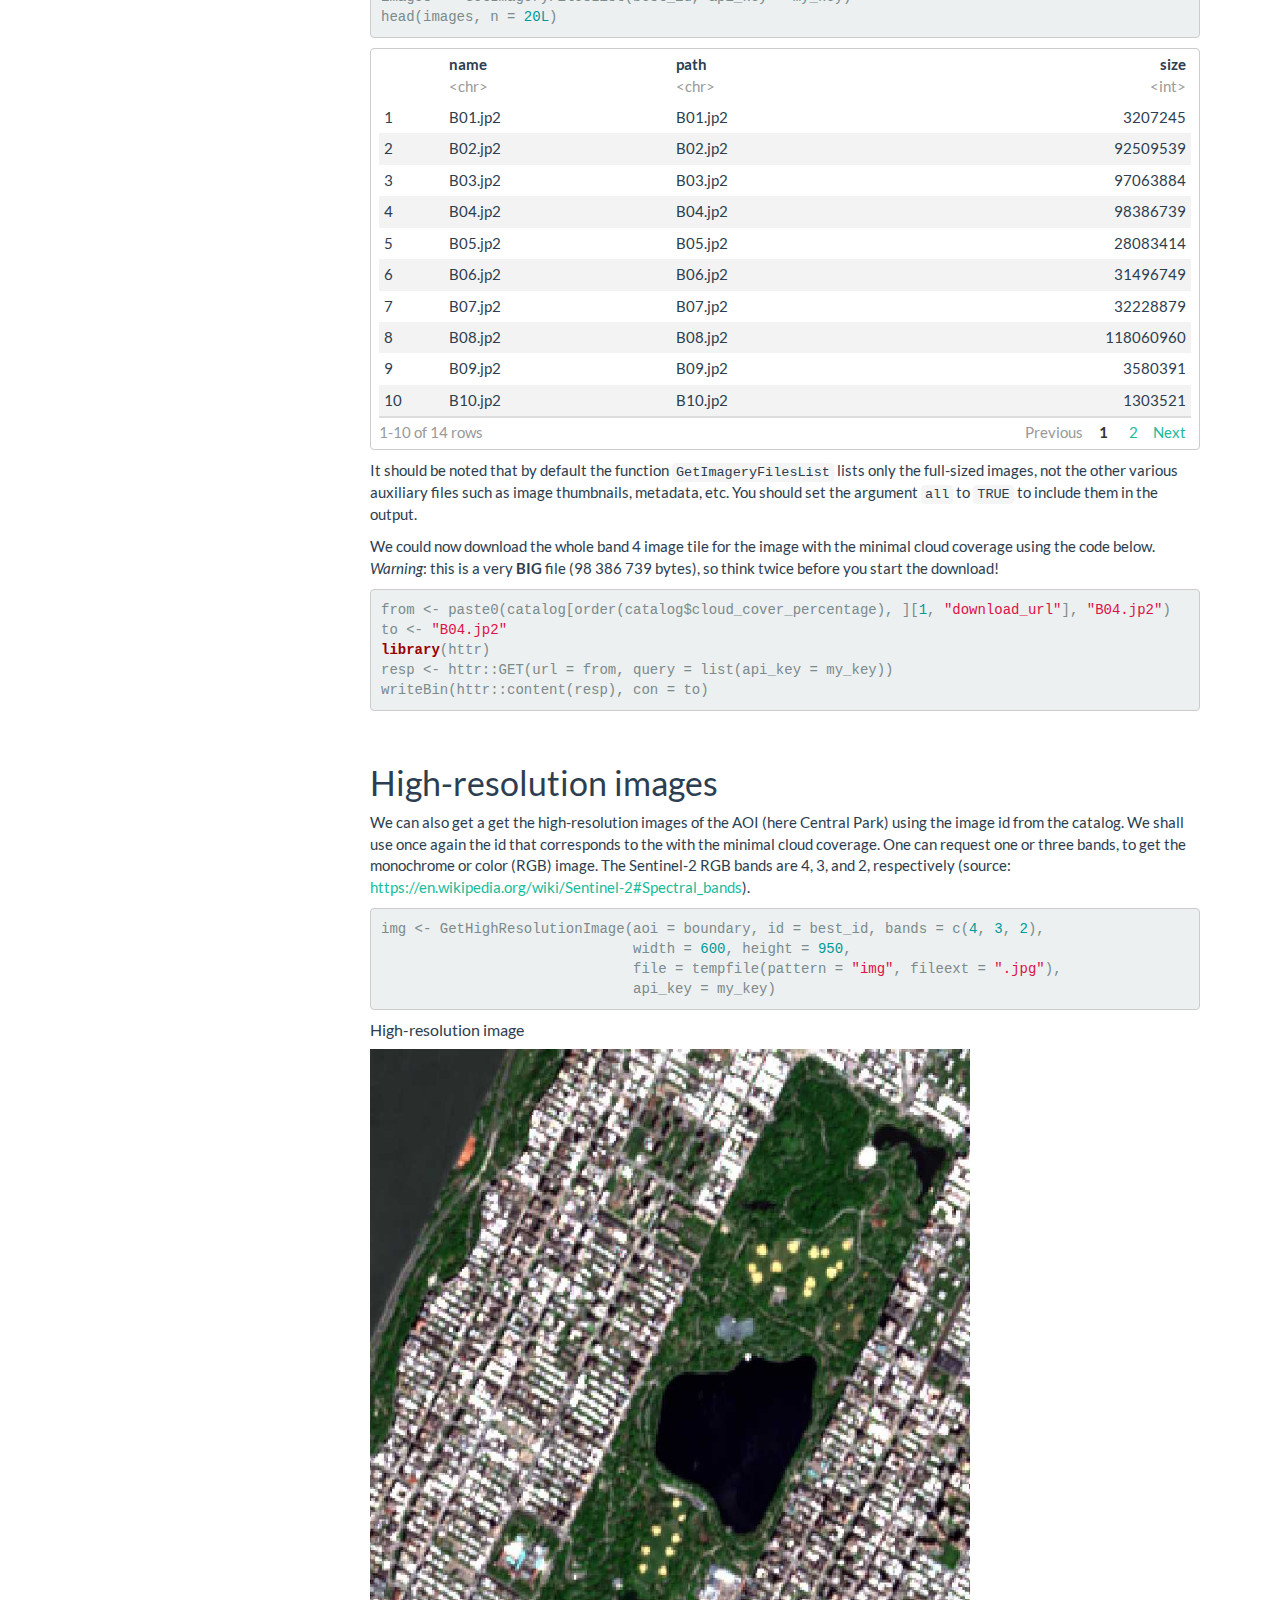
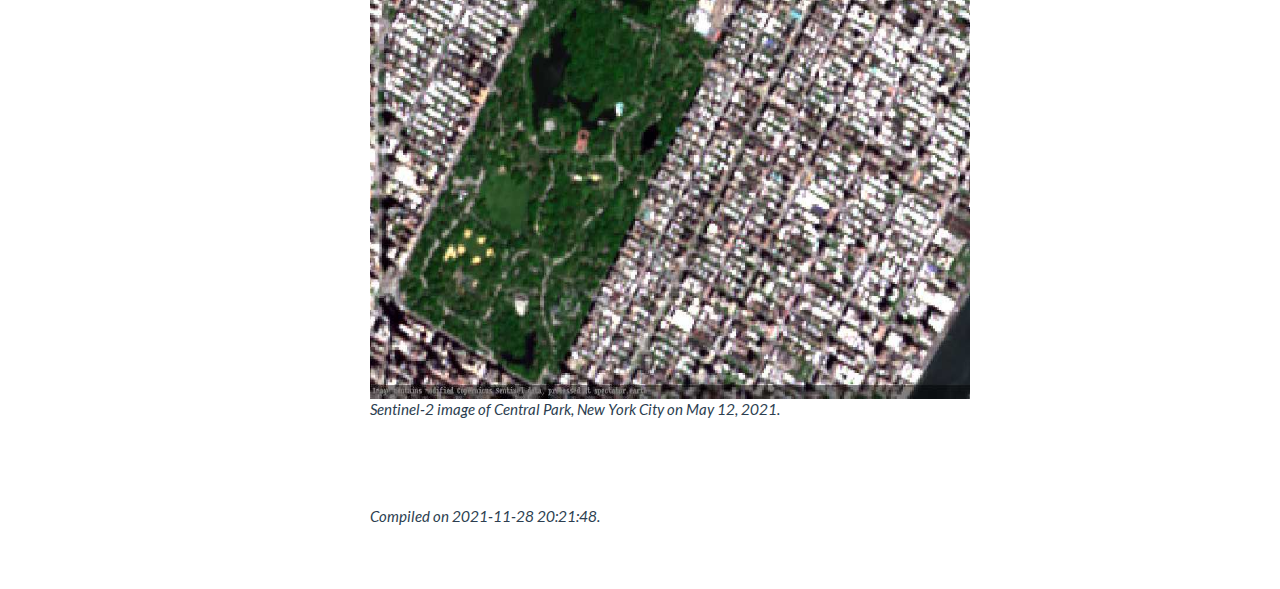
